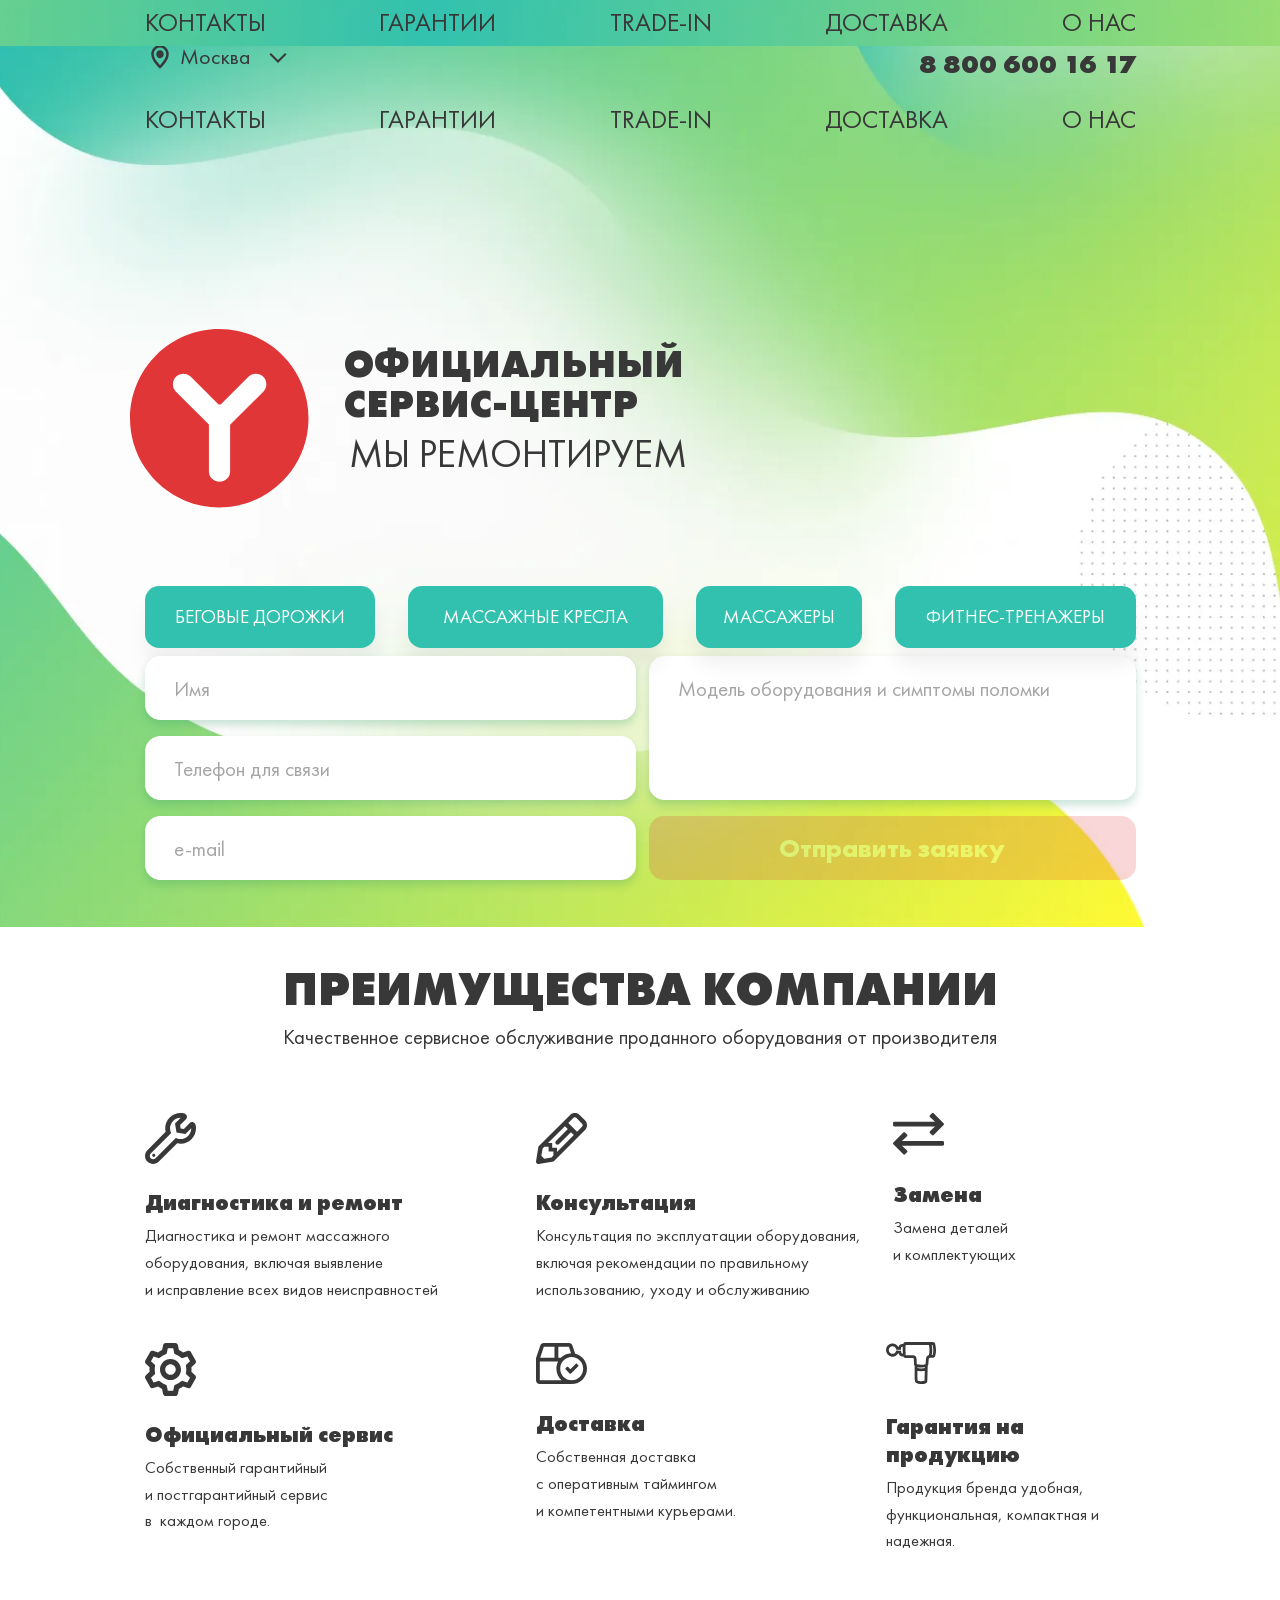
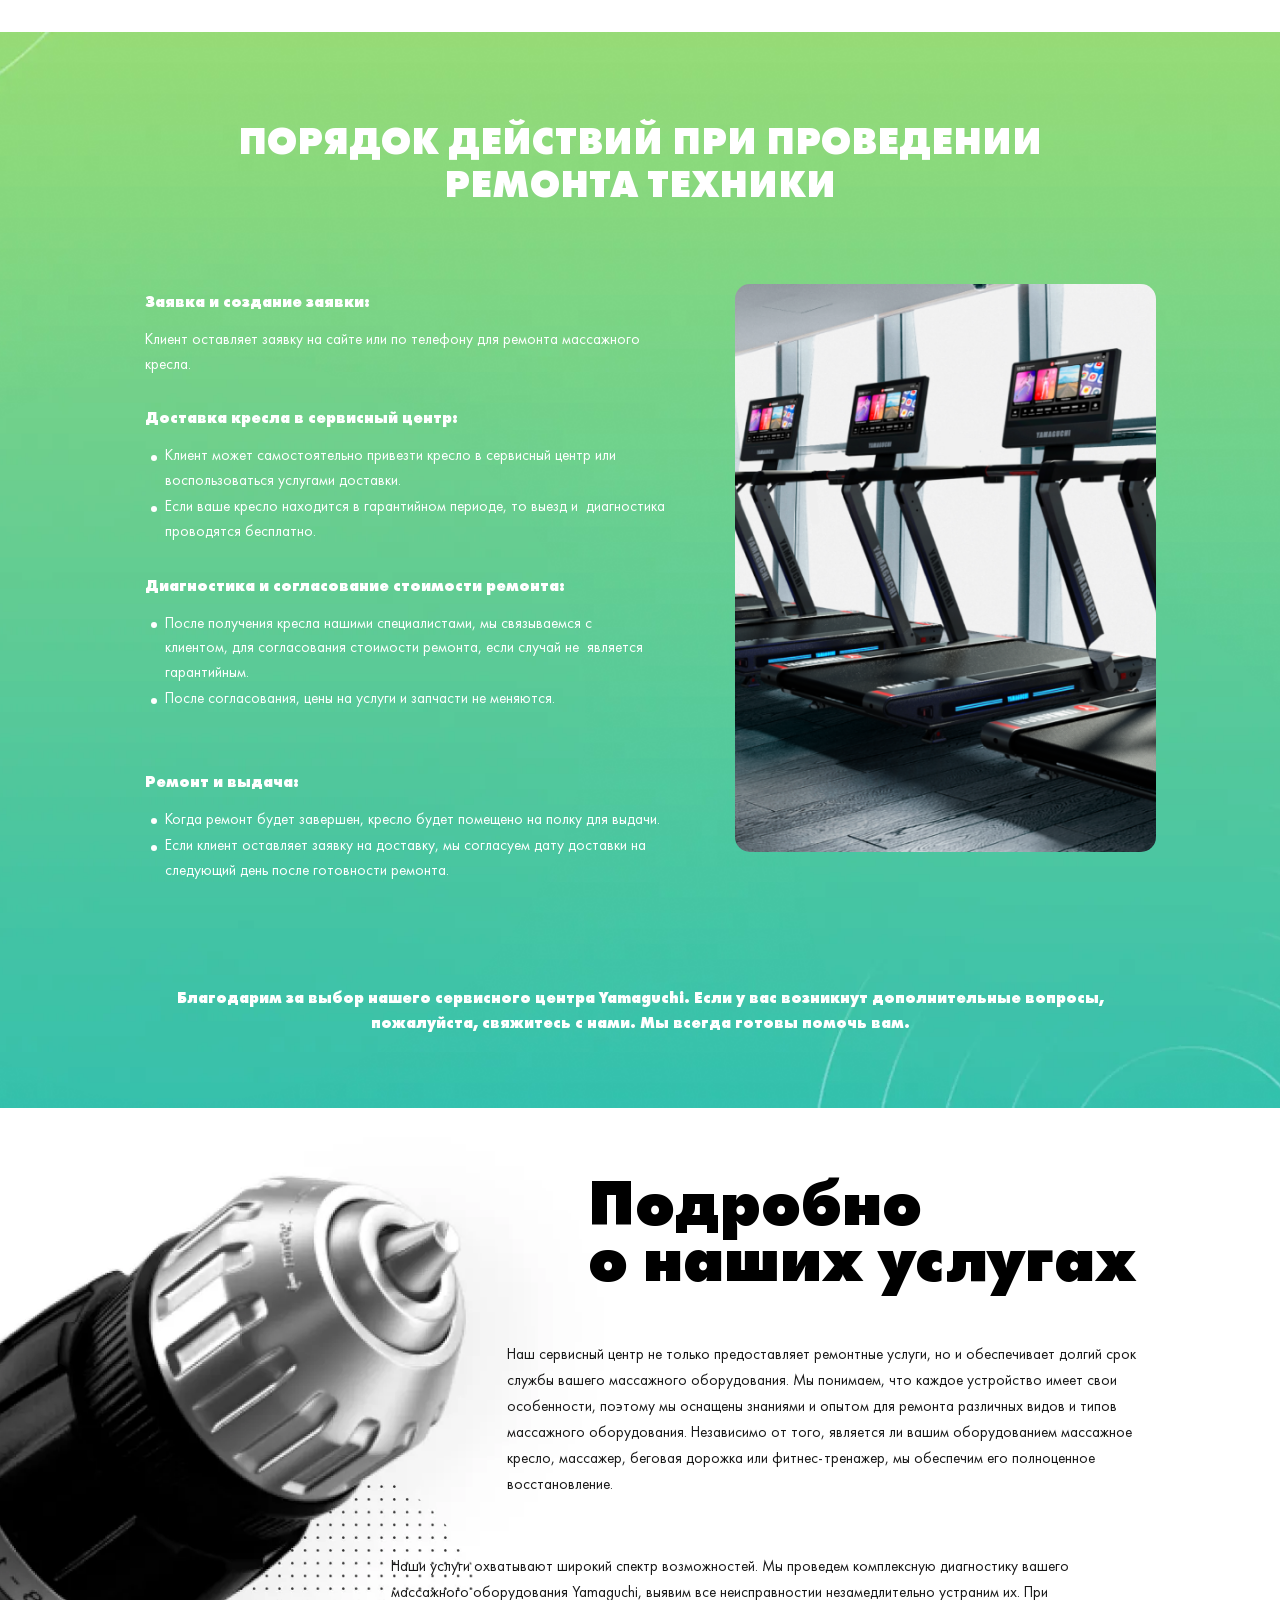
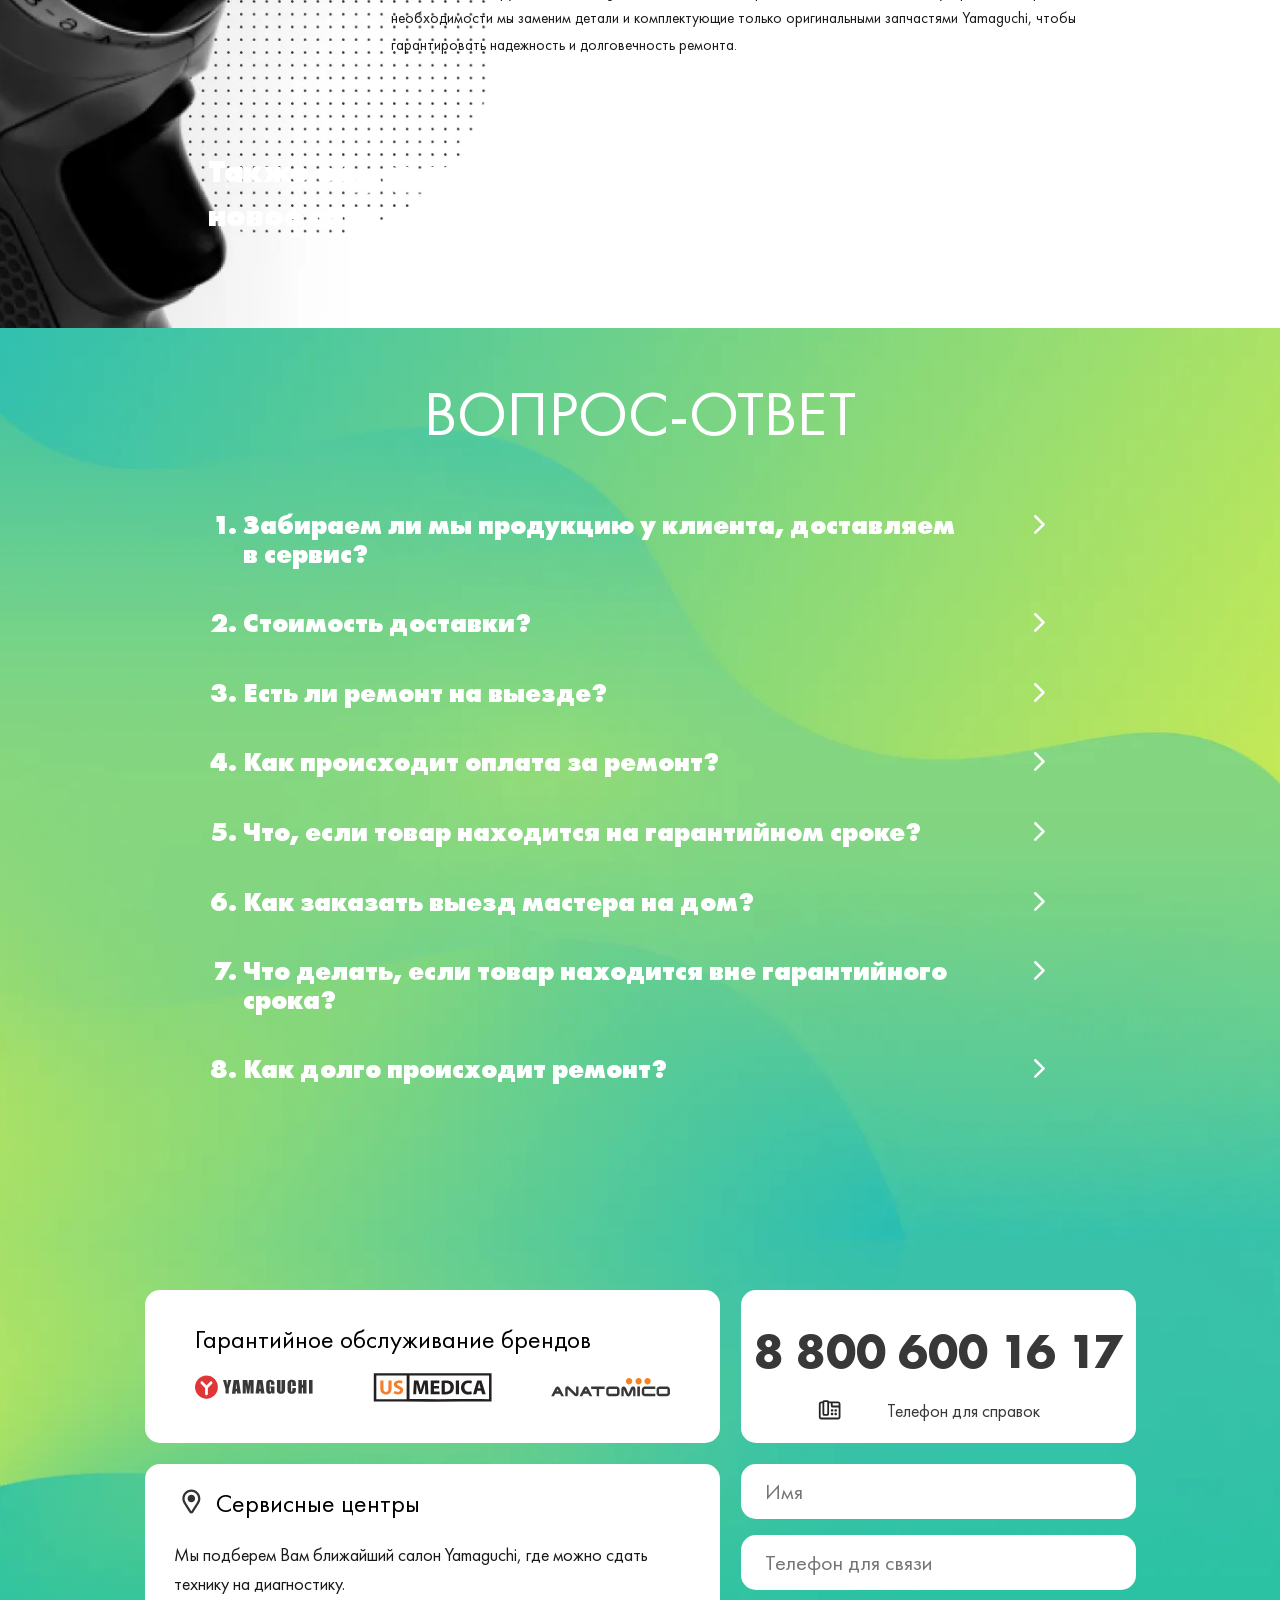
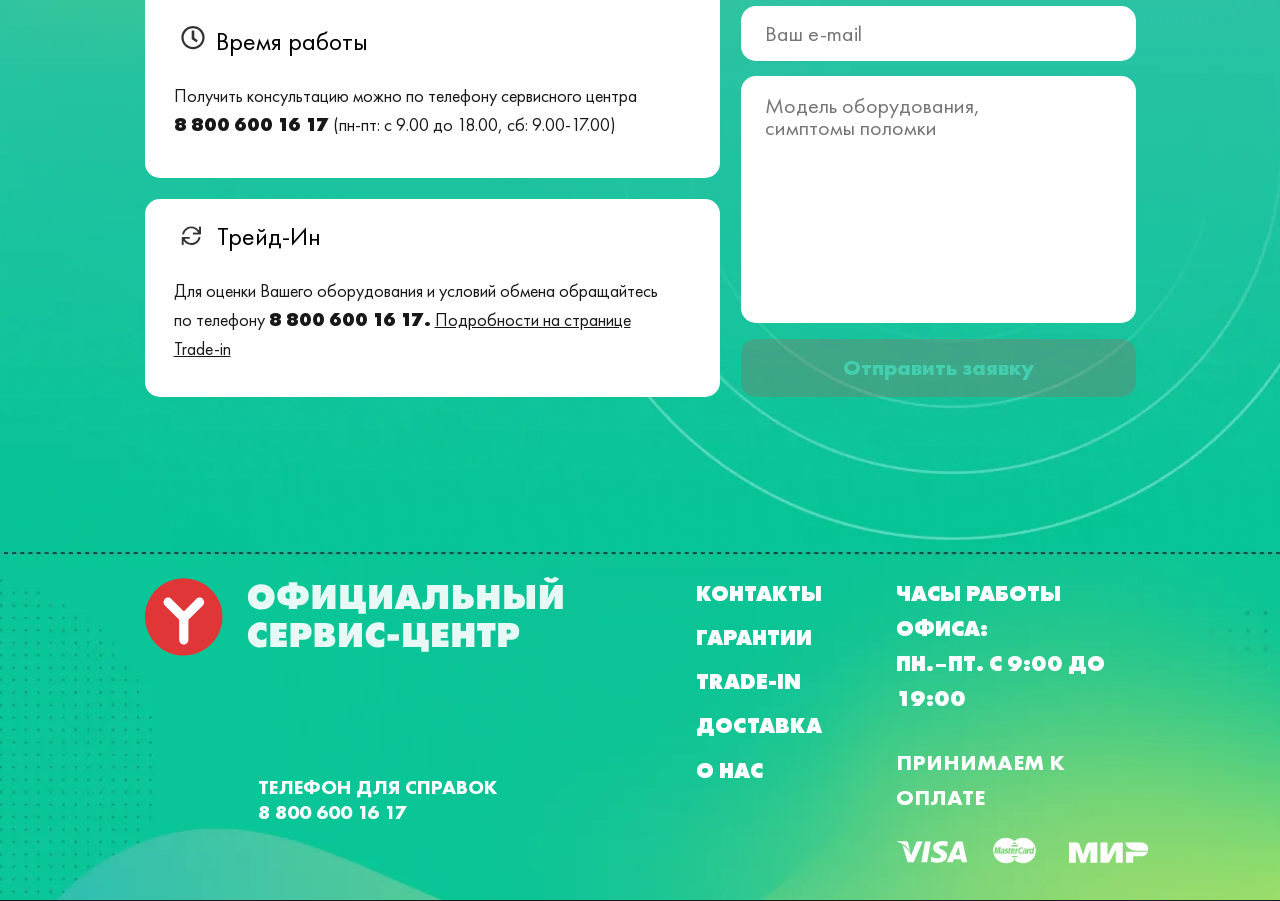
==== index.html @ 63f03324 "2" ====
<!DOCTYPE html>
<html lang="ru">
<head>
    <meta charset="UTF-8">
    <meta http-equiv="X-UA-Compatible" content="IE=edge">
    <meta name="robots" content="index, follow">
    <meta name="description" content="Сервисный центр по ремонту и обслуживанию массажного оборудования YAMAGUCHI, массажных кресел, массажеров, беговых дорожек и фитнес тренажеров. Качественные услуги, опытные мастера, оригинальные запчасти. Звоните сейчас!">
    <meta name="keywords" content="сервисный центр, массажное оборудование, массажные кресла, массажеры, беговые дорожки, фитнес тренажеры, ремонт массажного оборудования, обслуживание массажных кресел, запчасти для массажного оборудования, опытные мастера, качественные услуги">
    <meta name="viewport" content="width=device-width, initial-scale=1.0">
    <meta property="og:title" content="Сервисный центр массажного оборудования, массажных кресел, массажеров и фитнес тренажеров | Yamaguchi">
	<meta property="og:type" content="website">
    <meta property="og:image" content="[URL ссылки на изображение логотипа сайта]">
    <meta property="og:site_name" content="Yamaguchi">
    <meta property="og:description" content="Сервисный центр по ремонту и обслуживанию массажного оборудования YAMAGUCHI: массажных кресел, массажеров, беговых дорожек и фитнес тренажеров. Качественные услуги, опытные мастера, оригинальные запчасти. Звоните сейчас!">
    <meta property="og:url" content=" https://yamaguchi-service.ru">
    <link rel="canonical" href="https://yamaguchi-service.ru">
    <link rel="stylesheet" href="/styles/main-page.min.css">
    <title>Сервисный центр массажного оборудования, массажных кресел, массажеров и фитнес тренажеров | Yamaguchi</title>
</head>
<body>
    <div class="header-fixed">
        <div class="header-fixed__mobile-menu">
            <div class="header__logo">
                <a href="">
                    <picture class="">
                        <!-- <source srcset="../assets/images/main-page/logo-header-mobile.svg" media="(max-width: 767px)"> -->
                        <img src="/assets/images/main-page/logo-header-fixed.svg" alt="Логотип Yamaguchi">
                    </picture>
                </a>
            </div>
            <span class="js-menu-fixed__close">
                &#10006;
            </span>
            <div class="header-fixed__menu-burger">
                <span class="header__line-1"></span>
                <span class="header__line-2"></span>
                <span class="header__line-3"></span>
            </div>
        </div>
        <nav class="header-fixed__menu container-box container-box-desktop">
            <ul class="header-fixed__menu-list">
            <li class="header-fixed__menu-item">
                <a href="#contacts">Контакты</a>
            </li>
            <li class="header-fixed__menu-item">
                <a href="/pages/guarantees.html">Гарантии</a>
            </li>
            <li class="header-fixed__menu-item">
                <a href="/pages/traid-in.html">Trade-in</a>
            </li>
            <li class="header-fixed__menu-item">
                <a href="/pages/delivery.html">Доставка</a>
            </li>
            <li class="header-fixed__menu-item">
                <a href="/pages/about.html">О нас</a>
            </li>
            </ul>
        </nav>
    </div>
    <header class="header">
        <div class="header__wrapper ">
            <!-- <img class="header__img" src="../assets/images/main-page/header_menu-mobile.webp" alt="шар"> -->
            <div class="header__mobile-menu">
                <div class="header__logo">
                    <a href="">
                        <picture class="">
                            <!-- <source srcset="../assets/images/main-page/logo-header-mobile.svg" media="(max-width: 767px)"> -->
                            <img src="/assets/images/main-page/logo-header.svg" alt="Логотип Yamaguchi">
                        </picture>
                    </a>
                </div>
                <div class="header__menu-burger">
                    <span class="header__line-1"></span>
                    <span class="header__line-2"></span>
                    <span class="header__line-3"></span>
                </div>
            </div>
            <div class="service-center__top container-box">
                <div class="service-center__city-choice ">
                    <form class="service-center__choose-city">
                        <div class="service-center__select">
                            <span class="service-center__city-selected">Москва</span>
                        </div>                    
                        <div class="service-center__city-list">
                            <div class="service-center__list-item" data-city="Аксай">Аксай</div>
                            <div class="service-center__list-item" data-city="Анапа">Анапа</div>
                            <div class="service-center__list-item" data-city="Ангарск">Ангарск</div>
                            <div class="service-center__list-item" data-city="Армавир">Армавир</div>
                            <div class="service-center__list-item" data-city="Архангельск">Архангельск</div>
                            <div class="service-center__list-item" data-city="Астрахань">Астрахань</div>
                            <div class="service-center__list-item" data-city="Барнаул">Барнаул</div>
                            <div class="service-center__list-item" data-city="Белгород">Белгород</div>
                            <div class="service-center__list-item" data-city="Владивосток">Владивосток</div>
                            <div class="service-center__list-item" data-city="Геленджик">Геленджик</div>
                            <div class="service-center__list-item" data-city="Дзержинск">Дзержинск</div>
                            <div class="service-center__list-item" data-city="Евпатория">Евпатория</div>
                            <div class="service-center__list-item" data-city="Иваново">Иваново</div>
                            <div class="service-center__list-item" data-city="Йошкар-Ола">Йошкар-Ола</div>
                            <div class="service-center__list-item" data-city="Казань">Казань</div>
                            <div class="service-center__list-item" data-city="Липецк">Липецк</div>
                            <div class="service-center__list-item" data-city="Москва">Москва</div>
                            <div class="service-center__list-item" data-city="Набережные Челны">Набережные Челны</div>
                            <div class="service-center__list-item" data-city="Одесса">Одесса</div>
                            <div class="service-center__list-item" data-city="Пенза">Пенза</div>
                            <div class="service-center__list-item" data-city="Ростов-на-Дону">Ростов-на-Дону</div>
                            <div class="service-center__list-item" data-city="Санкт-Петербург">Санкт-Петербург</div>
                            <div class="service-center__list-item" data-city="Таганрог">Таганрог</div>
                        </div>
                    </form>  
                </div>
                <a class="service-center__top-a" href="tel:8-800-600-16-17">8 800 600 16 17</a>
            </div>
            <nav class="header__menu container-box">
                <ul class="header__menu-list">
                    <li class="header__menu-item">
                        <a class="header__a-js" href="#contacts">Контакты</a>
                    </li>
                    <li class="header__menu-item">
                        <a class="header__a-js" href="/pages/guarantees.html">Гарантии</a>
                    </li>
                    <li class="header__menu-item">
                        <a class="header__a-js"  href="/pages/traid-in.html">Trade-in</a>
                    </li>
                    <li class="header__menu-item">
                        <a class="header__a-js" href="/pages/delivery.html">Доставка</a>
                    </li>
                    <li class="header__menu-item">
                        <a  class="header__a-js" href="/pages/about.html">О нас</a>
                    </li>
                </ul>
            </nav>
        </div>
    </header>
    <div class="js-cities__mob">
        <!-- <img class="js-cities__img" src="../assets/images/main-page/header_menu-mobile.webp" alt="шар"> -->
        <div class="js-cities__two-blocks">
            <div class="js-cities__header">
                <div class="js-cities__top-wrapper">
                    <h1 class="js-cities__title">
                        Выберите
                        ваш город
                    </h1>
                    <span class="js-cities__close">
                        &#10006;
                    </span>
                    <div class="service-center__city-list-mobile">
                        <div class="service-center__list-item" data-city="Аксай">Аксай</div>
                        <div class="service-center__list-item" data-city="Анапа">Анапа</div>
                        <div class="service-center__list-item" data-city="Ангарск">Ангарск</div>
                        <div class="service-center__list-item" data-city="Армавир">Армавир</div>
                        <div class="service-center__list-item" data-city="Архангельск">Архангельск</div>
                        <div class="service-center__list-item" data-city="Астрахань">Астрахань</div>
                        <div class="service-center__list-item" data-city="Барнаул">Барнаул</div>
                        <div class="service-center__list-item" data-city="Белгород">Белгород</div>
                        <div class="service-center__list-item" data-city="Владивосток">Владивосток</div>
                        <div class="service-center__list-item" data-city="Геленджик">Геленджик</div>
                        <div class="service-center__list-item" data-city="Дзержинск">Дзержинск</div>
                        <div class="service-center__list-item" data-city="Евпатория">Евпатория</div>
                        <div class="service-center__list-item" data-city="Иваново">Иваново</div>
                        <div class="service-center__list-item" data-city="Йошкар-Ола">Йошкар-Ола</div>
                        <div class="service-center__list-item" data-city="Казань">Казань</div>
                        <div class="service-center__list-item" data-city="Липецк">Липецк</div>
                        <div class="service-center__list-item" data-city="Москва">Москва</div>
                        <div class="service-center__list-item" data-city="Набережные Челны">Набережные Челны</div>
                        <div class="service-center__list-item" data-city="Одесса">Одесса</div>
                        <div class="service-center__list-item" data-city="Пенза">Пенза</div>
                        <div class="service-center__list-item" data-city="Ростов-на-Дону">Ростов-на-Дону</div>
                        <div class="service-center__list-item" data-city="Санкт-Петербург">Санкт-Петербург</div>
                        <div class="service-center__list-item" data-city="Таганрог">Таганрог</div>
                    </div>
                </div> 
            </div>
        </div>
        <div class="js-cities__list">
        </div>
    </div>
    <div class="js-menu__wrapper">
        <div class="js-menu__mob container-box">
                <!-- <img class="js-cities__img" src="../assets/images/main-page/header_menu-mobile.webp" alt="шар"> -->
                <div class="js-cities__header">
                    <div class="header__title">
                        <picture class="">
                            <source srcset="../assets/images/main-page/logo-header-mobile.svg" media="(max-width: 767px)">
                            <img src="/assets/images/main-page/logo-header.svg" alt="Логотип Yamaguchi">
                        </picture>
                    </div>
                    <span class="js-menu__close">
                        &#10006;
                    </span>
                </div>
                <div class="js-menu__mob-list">
                    <ul>
                        <li class="js-menu__mob-item">
                            <a href="#contacts">Контакты</a>
                        </li>
                        <li class="js-menu__mob-item">
                            <a href="/pages/guarantees.html">Гарантии</a>
                        </li>
                        <li class="js-menu__mob-item">
                            <a  href="/pages/traid-in.html">Trade-in</a>
                        </li>
                        <li class="js-menu__mob-item">
                            <a href="/pages/delivery.html">Доставка</a>
                        </li>
                        <li class="js-menu__mob-item">
                            <a  href="/pages/about.html">О нас</a>
                        </li>
                    </ul>
                    <!-- <img class="js-menu__mob-img" class="" src="/assets/images/main-page/arrow.webp" alt=""> -->
                </div>
            


        </div>
    </div>
    <main class="main-wrapper"> 
        <section class="service-center">
            <picture class="service-center__bg">
                <!-- <source srcset="../assets/images/main-page/bg-img-main-mobile_result.webp" media="(max-width: 767px)"> -->
                <!-- <img src="/assets/images/main-page/bg-img_result.webp" alt="фоновое изображение"> -->
            </picture>
            <div class="service-center__content container-box">
                <div class="service-center__title-group">
                    <img class="service-center__logo" src="/assets/images/main-page/logo.svg" alt="Логотип Yamaguchi">
                    <div class="service-center__title"> 
                        <h1 class="service-center__subtitle-h1">официальный<br>сервис-центр<br></h1>
                        <p class="service-center__subtitle-p">Мы&nbsp;ремонтируем</p>
                    </div>
                </div> 
                <ul class="service-center__list">
                    <li>
                        <a>Беговые дорожки</a>
                    </li> 
                    <li>
                        <a>Массажные кресла</a>
                    </li> 
                    <li>
                        <a>Массажеры</a>
                    </li>
                    <li>
                        <a>Фитнес-тренажеры</a>
                    </li>
                </ul>
                <form class="service-center__form">
                    <div class="__js__input-wrapper">
                        <input class="service-center__input __js__input service-center__name" type="text" name="name" placeholder="Имя" required pattern="[A-Za-zА-яа-я]{2,}">
                        <p class="__js__err service-center__err">Пожалуйста, введите имя</p>
                    </div>
                    <div class="__js__input-wrapper">
                        <input  class="service-center__input __js__input" type="tel" placeholder="Телефон для связи" name="tel" required pattern="\+7\s\([0-9]{3}\)\s[0-9]{3}-[0-9]{2}-[0-9]{2}">
                        <p  class="__js__err service-center__err">Пожалуйста, введите номер телефона</p>
                    </div>
                    <div class="__js__input-wrapper">
                        <input  class="service-center__input __js__input" type="email" placeholder="e-mail" name="email" pattern="\S+\.[a-z]{2,4}$"  required>
                        <p  class="__js__err service-center__err">Введите корректный адрес электронной почты</p>
                    </div>
                    <textarea class="__js__input  service-center__input service-center__textarea" name="message" placeholder="Модель оборудования и симптомы поломки"></textarea>
                    <button  class="service-center__button _disabled" type="button">Отправить заявку</button>
                </form>
            </div>
        </section>
        <section class="services">
            <div class="services__content container-box">
                <h2 class="services__title">Мы&nbsp;обслуживаем</h2>
                <ul class="services__list">
                    <li class="services__item services__item_armchairs">
                        <a>
                            <p>
                                Массажное оборудование
                            </p>
                        </a>
                    </li>
                    <li class="services__item services__item_simulators">
                        <a>
                            <p class="services__item">
                                Фитнес-тренажеры
                            </p>
                        </a>
                    </li>
                    <li class="services__item services__item_massagers">
                        <a>
                            <p class="services__item">
                                Массажеры
                            </p>
                        </a>
                    </li>
                    <li class="services__item services__item_treadmills">
                        <a>
                            <p>Беговые <br class="services__br-mobile"> дорожки</p>
                        </a>
                    </li>
                </ul>
            </div>
        </section>
            <section class="advantages">
                <div class="advantages__content container-box">
                    <h2 class="advantages__title">преимущества компании</h2>
                    <h3 class="advantages__subtitle">Качественное сервисное обслуживание <br> проданного оборудования от&nbsp;производителя</h3>
                    <ul class="advantages__list">
                        <li class="advantages__item">
                            <div class="advantages__item-subtitle">
                                <picture>
                                    <source srcset="/assets/images/main-page/mobile/icon/wrench.svg" media="(max-width: 1023px)">
                                    <img src="/assets/images/main-page/wrench.svg" alt="ключ">
                                  </picture>
                                <h4>Диагностика и ремонт</h4>
                            </div>
                            <p class="advantages__text">Диагностика и ремонт массажного <br> оборудования, включая выявление<br>и исправление всех видов неисправностей</p>
                        </li>
                        <li class="advantages__item">
                            <div class="advantages__item-subtitle">
                                <picture>
                                    <source srcset="/assets/images/main-page/mobile/icon/pencil-alt.svg" media="(max-width: 1023px)">
                                    <img src="/assets/images/main-page/Pencil_Alt.svg" alt="карандаш">
                                  </picture>
                                <h4>Консультация</h4>
                            </div>
                            <p class="advantages__text">Консультация по эксплуатации оборудования,<br> включая рекомендации по правильному <br> использованию, уходу и обслуживанию</p>
                        </li>
                        <li class="advantages__item">
                            <div class="advantages__item-subtitle">
                            <picture>
                                <source srcset="/assets/images/main-page/mobile/icon/exchange.svg" media="(max-width: 1023px)">
                                <img src="/assets/images/main-page/Exchange.svg" alt="замена">
                                </picture>
                                <h4>Замена</h4>
                            </div>
                            <p class="advantages__text">Замена деталей<br>
                                и комплектующих</p>
                        </li>
                        <li class="advantages__item">
                            <div class="advantages__item-subtitle">
                                <picture>
                                    <source srcset="/assets/images/main-page/mobile/icon/settings.svg" media="(max-width: 1023px)">
                                    <img src="/assets/images/main-page/settings.svg" alt="шестеренка">
                                    </picture>
                                <h4>Официальный сервис</h4>
                            </div>
                            <p class="advantages__text">Собственный гарантийный <br> и&nbsp;постгарантийный сервис <br> в&nbsp; каждом городе.</p>
                        </li>
                        <li class="advantages__item">
                            <div class="advantages__item-subtitle">
                                <picture>
                                    <source srcset="/assets/images/main-page/mobile/icon/delivery.svg" media="(max-width: 1023px)">
                                    <img src="/assets/images/main-page/delivery.svg" alt="доставка">
                                    </picture>
                                <h4>Доставка</h4>
                            </div>
                            <p class="advantages__text">Собственная доставка <br>  с&nbsp;оперативным   таймингом  <br>и&nbsp;компетентными курьерами.</p>
                        </li>
                        <li class="advantages__item">
                            <div class="advantages__item-subtitle">
                                <div class="advantages__img">
                                    <picture>
                                        <source srcset="/assets/images/main-page/mobile/icon/product.svg" media="(max-width: 1023px)">
                                        <img src="/assets/images/main-page/product.svg" alt="продукт">
                                    </picture>
                                </div>
                                <h4>Гарантия на продукцию</h4>
                            </div>
                            <p class="advantages__text">Продукция бренда удобная, <br> функциональная, компактная и&nbsp; <br>надежная.</p>
                        </li>
                    </ul>
                </div>
            </section>
            <section class="order">
            <div class="container-box">
                <h2 class="order__title">Порядок действий <span>при проведении ремонта техники</span></h2>
                <div class="order__content ">
                    <div class="order__content-wrapper">
                        <div class="order__list">
                            <ol >
                                <li class="order__item">
                                    <span class="order__item__title">Заявка и&nbsp;создание заявки:</span>
                                    <span class="order__item-info">Клиент оставляет заявку на&nbsp;сайте или по&nbsp;телефону для
                                        ремонта массажного <br> кресла.</span> 
                                </li>
                                <li class="order__item">
                                    <span class="order__item__title">Доставка кресла в&nbsp;сервисный центр:</span> 
                                    <ul class="order__item__list">
                                        <li>
                                            Клиент может самостоятельно привезти кресло
                                            в&nbsp;сервисный центр или <br> воспользоваться услугами доставки. 
                                        </li>
                                        <li>
                                            Если ваше кресло находится в&nbsp;гарантийном периоде,
                                            то&nbsp;выезд и&nbsp; диагностика <br> проводятся бесплатно.
                                        </li>
                                    </ul>
                                </li>
                                <li class="order__item">
                                   <span class="order__item__title">Диагностика и&nbsp;согласование стоимости ремонта:</span> 
                                   <ul  class="order__item__list">
                                        <li>
                                            После получения кресла нашими специалистами, 
                                            мы&nbsp;связываемся с&nbsp; <br> клиентом, для согласования стоимости
                                            ремонта, если случай не&nbsp; является <br>гарантийным.
                                        </li>
                                        <li>
                                            После согласования, цены на&nbsp;услуги и&nbsp;запчасти
                                            не&nbsp;меняются.
                                        </li>
                                   </ul>
                                </li>
                                <li class="order__item">
                                    <span class="order__item__title">Ремонт и&nbsp;выдача:</span> 
                                    <ul class="order__item__list">
                                        <li>
                                            Когда ремонт будет завершен, кресло будет помещено
                                            на&nbsp;полку для выдачи.
                                        </li>
                                        <li>
                                            Если клиент оставляет заявку на&nbsp;доставку, мы&nbsp;согласуем
                                            дату доставки на <br> следующий день после готовности
                                            ремонта.
                                        </li>
                                    </ul>
                                </li>
                            </ol>
                        </div>
                        <picture class="order__image">
                            <source srcset="/assets/images/main-page/main_order_img_mob.png" media="(max-width: 768px)">
                            <img src="/assets/images/main-page/order-treadmills_result.webp" alt="Беговые дорожки">
                        </picture>
                    </div>
                    <p class="order__text">Благодарим за&nbsp;выбор нашего сервисного центра Yamaguchi. Если у&nbsp;вас возникнут дополнительные вопросы, <br> пожалуйста, свяжитесь с&nbsp;нами. <span>Мы&nbsp;всегда готовы помочь вам.</span> </p>
                </div>
                <div class="order__content-mobile ">
                    <div class="order__content-wrapper">
                        <div class="order__list">
                            <ol >
                                <li class="order__item">
                                    <span class="order__item__title">Заявка и&nbsp;создание заявки:</span>
                                    <span class="order__item-info">Клиент оставляет заявку на&nbsp;сайте <br> или по&nbsp;телефону для
                                        ремонта <br> массажного кресла.</span> 
                                </li>
                                <li class="order__item">
                                    <span class="order__item__title">Доставка кресла в&nbsp;сервисный центр:</span> 
                                    <ul class="order__item__list">
                                        <li>
                                            Клиент может самостоятельно привезти кресло
                                            в&nbsp;сервисный центр или&nbsp;воспользоваться услугами доставки. 
                                        </li>
                                        <li>
                                            Если ваше кресло находится в&nbsp;гарантийном периоде,
                                            то&nbsp;выезд и&nbsp;диагностика проводятся бесплатно.
                                        </li>
                                    </ul>
                                </li>
                                <li class="order__item">
                                   <span class="order__item__title">Диагностика и&nbsp;согласование стоимости ремонта:</span> 
                                   <ul  class="order__item__list">
                                        <li>
                                            После получения кресла нашими специалистами, 
                                            мы&nbsp;связываемся с&nbsp;клиентом, для согласования стоимости
                                            ремонта, если случай не&nbsp; <br> является гарантийным.
                                        </li>
                                        <li>
                                            После согласования цены на&nbsp;услуги и&nbsp;запчасти
                                            не&nbsp;меняются.
                                        </li>
                                   </ul>
                                </li>
                                <li class="order__item">
                                    <span class="order__item__title">Ремонт и&nbsp;выдача:</span> 
                                    <ul class="order__item__list">
                                        <li>
                                            Когда ремонт будет завершен, кресло будет помещено
                                            на&nbsp;полку для <br> выдачи.
                                        </li>
                                        <li>
                                            Если клиент оставляет заявку на&nbsp;доставку, мы&nbsp;согласуем&nbsp;
                                            дату <br> доставки&nbsp;на следующий день после готовности
                                            ремонта.
                                        </li>
                                    </ul>
                                </li>
                            </ol>
                        </div>
                        <picture class="order__image">
                            <source srcset="/assets/images/main-page/main_order_img_mob.png" media="(max-width: 768px)">
                            <img src="/assets/images/main-page/order-treadmills_result.webp" alt="Беговые дорожки">
                        </picture>
                    </div>
                    <p class="order__text">Благодарим за&nbsp;выбор нашего <br> сервисного&nbsp;центра&nbsp;Yamaguchi. Если&nbsp;у&nbsp;вас&nbsp;возникнут дополнительные вопросы, <br> пожалуйста, свяжитесь с&nbsp;нами. <span>Мы&nbsp;всегда готовы помочь вам.</span> </p>
                </div>
            </div>
            </section>
        <section class="details" id="details">
            <div class="details__content container-box details__container-box">
                <div class="details__wrapper">      
                    <!-- <picture class="details__img">
                        <source srcset="/assets/images/main-page/drill_mob.png" media="(max-width: 768px)">
                        <img  src="/assets/images/main-page/img_drill.webp" alt="дрель">
                    </picture> -->

                    <h2 class="details__title">Подробно <br> <span>о&nbsp;наших услугах</span></h2>
                    <img class="details__img-mobile" src="/assets/images/main-page/details-img-mobile_result.webp" alt="">

                    <p class="details__text_short">
                        Наш сервисный центр не только предоставляет ремонтные услуги, но и обеспечивает долгий срок <br> службы вашего массажного оборудования.
                        Мы  понимаем, что каждое устройство имеет свои <br> особенности, поэтому мы оснащены знаниями и опытом для ремонта различных видов  и типов 
                        <br> массажного оборудования. Независимо от того, является ли вашим оборудованием массажное <br> кресло, массажер, беговая дорожка или 
                        фитнес-тренажер, мы обеспечим его полноценное <br> восстановление.
                    <p class="details__text">   
                        Наши услуги охватывают широкий спектр возможностей. Мы проведем комплексную диагностику вашего <br> массажного оборудования Yamaguchi, 
                        выявим все неисправностии незамедлительно устраним их. При необходимости мы заменим детали и комплектующие только оригинальными 
                        запчастями Yamaguchi, чтобы гарантировать надежность и долговечность ремонта.
                    </p>
                    
                    <div class="details__detailed">
                        <div class="details__detailed__text">Также обменяем Ваше старое массажное кресло на новое со скидкой в Trade-in</div>
                        
                    </div> 
                </div>
            </div>
            <div class="details__content-mobile container-box details__container-box">
                <div class="details__wrapper">      
                    <!-- <picture class="details__img">
                        <source srcset="/assets/images/main-page/drill_mob.png" media="(max-width: 768px)">
                        <img  src="/assets/images/main-page/img_drill.webp" alt="дрель">
                    </picture> -->

                    <h2 class="details__title">Подробно <br> <span>о&nbsp;наших услугах</span></h2>
                    <img class="details__img-mobile" src="/assets/images/main-page/details-img-mobile_result.webp" alt="">

                    <p class="details__text_short">
                        Наш сервисный центр не только предоставляет ремонтные услуги, но&nbsp;и&nbsp;обеспечивает <br> долгий срок службы вашего массажного оборудования. Мы&nbsp;понимаем, что каждое <br> устройство имеет свои особенности, поэтому мы оснащены знаниями и опытом для <br> ремонта различных видов  и типов массажного оборудования. Независимо от того,  <br> является ли вашим оборудованием массажное кресло,&nbsp;массажер, беговая дорожка<br> или фитнес-тренажер, мы&nbsp;обеспечим его полноценное восстановление.
                    <p class="details__text">   
                        Наши услуги охватывают широкий спектр возможностей. Мы проведем комплексную диагностику вашего массажного оборудования Yamaguchi, выявим все неисправностии незамедлительно <br> устраним их. При&nbsp;необходимости мы заменим детали и&nbsp;комплектующие только оригинальными запчастями Yamaguchi, чтобы гарантировать надежность и долговечность ремонта.
                    </p>
                    
                    <div class="details__detailed">
                        <div class="details__detailed__text">Также обменяем Ваше старое массажное кресло на новое со скидкой в Trade-in</div>
                        
                    </div> 
                </div>
            </div>
        </section>
    <section class="two-sections2"> 
                    <section class="faq">
                        <div class="faq__content container-box">
                            <h2 class="faq__title">ВОПРОС-ОТВЕТ</h2>
                            <ol class="faq__list">
                                <li class="faq__item">
                                    <p class="faq__question">Забираем&nbsp;ли мы&nbsp;продукцию&nbsp;у <br> клиента, доставляем в&nbsp;сервис?</p>  
                                    <p class="faq__text faq__answer">Да, мы&nbsp;забираем продукцию у&nbsp;клиента если товар является крупногабаритным (свыше 5&nbsp;кг) или если это гарантийный случай.</p>
                                </li>
                                <li class="faq__item">
                                    <p class="faq__question">Стоимость доставки?</p>
                                    <p class="faq__text">
                                        Если товар не&nbsp;является гарантийным и&nbsp;является крупногабаритным (свыше 5&nbsp;кг), 
                                        стоимость доставки составляет 800 рублей в&nbsp;пределах МКАД, и&nbsp;дополнительно 30&nbsp;рублей 
                                        за&nbsp;каждый километр за&nbsp;пределами МКАД. Для мелкогабаритных товаров стоимость 
                                        доставки составляет 300 рублей в&nbsp;пределах МКАД, и&nbsp;возможна индивидуальная доставка 
                                        за&nbsp;пределы МКАД в&nbsp;зависимости от&nbsp;расстояния. Однако, если товар является 
                                        гарантийным, то&nbsp;доставка осуществляется бесплатно.
                                    </p>
                                </li>
                                <li class="faq__item">
                                    <p class="faq__question ">Есть ли ремонт на выезде?</p>
                                    <p class="faq__text">
                                        Да, выезд мастера осуществляется только для группы товаров, таких как массажные 
                                        кресла, беговые дорожки, массажные кровати, велобайк, эллипсы, гребные тренажеры, 
                                        качалки, офисные кресла и&nbsp;стационарные столы. Если ремонт является гарантийным,
                                        то&nbsp;выезд мастера осуществляется бесплатно. В&nbsp;случае, если ремонт не&nbsp;является 
                                        гарантийным, то&nbsp;выезд мастера является платным и&nbsp;составляет 3000 рублей в&nbsp;пределах МКАД, 
                                        и&nbsp;дополнительно 30&nbsp;рублей за&nbsp;каждый километр за&nbsp;пределами МКАД. Кроме того, стоимость 
                                        ремонта на&nbsp;выезде также будет включать стоимость запасных частей, если они необходимы.
                                    </p>
                                </li>
                                <li class="faq__item">
                                    <p class="faq__question ">Как происходит&nbsp;оплата <br> за ремонт?</p>
                                    <p class="faq__text">
                                        Оплата за&nbsp;ремонт осуществляется после завершения работ. Клиенту предоставляется 
                                        детальный отчет о&nbsp;проделанных работах и&nbsp;списке замененных запасных частей, 
                                        с&nbsp;указанием стоимости каждой позиции. Для гарантийных случаев оплата за&nbsp;ремонт 
                                        не&nbsp;взимается.
                                    </p>
                                </li>
                                <li class="faq__item">
                                    <p class="faq__question ">Что, если товар находится на&nbsp;гарантийном сроке?</p>
                                    <p class="faq__text">
                                        Если ваш товар находится в&nbsp;гарантийном сроке и&nbsp;требует ремонта, то&nbsp;вы&nbsp;можете 
                                        обратиться в&nbsp;наш сервисный центр. Мы&nbsp;проведем диагностику вашего товара, и&nbsp;в&nbsp;случае 
                                        подтверждения гарантийного случая, ремонт будет осуществлен бесплатно, включая 
                                        бесплатную доставку и&nbsp;выезд мастера, если необходимо.
                                    </p>
                                </li>
                                <li class="faq__item">
                                    <p class="faq__question">Как заказать выезд <br> мастера на&nbsp;дом?</p>
                                    <p class="faq__text">
                                        Для заказа выезда мастера на&nbsp;ремонт на&nbsp;дому, вам необходимо связаться с&nbsp;нашим 
                                        сервисным центром по&nbsp;указанному телефону или заполнить онлайн-заявку на&nbsp;нашем сайте. 
                                        Мы&nbsp;организуем выезд мастера в&nbsp;удобное для вас время и&nbsp;место, и&nbsp;проведем ремонт
                                        на&nbsp;месте, если это возможно.
                                    </p>
                                </li>
                                <li class="faq__item">
                                    <p class="faq__question">Что делать, если товар находится <br> вне гарантийного срока?</p>
                                    <p class="faq__text">
                                        Если ваш товар находится вне гарантийного срока и&nbsp;требует ремонта, вы&nbsp;все равно можете 
                                        обратиться в&nbsp;наш сервисный центр. Мы&nbsp;проведем диагностику вашего товара 
                                        и&nbsp;предоставим вам детальный отчет о&nbsp;стоимости ремонта. Ваше решение о&nbsp;проведении ремонта будет основано на&nbsp;этой информации.
                                    </p>
                                </li>
                                <li class="faq__item">
                                    <p class="faq__question">Как долго происходит ремонт?</p>
                                    <p class="faq__text">
                                        Если ваш товар находится вне гарантийного срока и&nbsp;требует ремонта, вы&nbsp;все равно можете 
                                        обратиться в&nbsp;наш сервисный центр. Мы&nbsp;проведем диагностику вашего товара 
                                        и&nbsp;предоставим вам детальный отчет о&nbsp;стоимости ремонта. Ваше решение о&nbsp;проведении ремонта будет основано на&nbsp;этой информации.
                                    </p>
                                </li>
                            </ol>
                        </div>
                    </section>
                    <section class="contacts" id="contacts">
                        <div class="contacts__wrapper container-box">
                            <div class="contacts__brands contacts__white-bgc">
                                <h4 class="contacts__subtitle">Гарантийное обслуживание брендов</h4>
                                <ul class="contacts__brands-list">
                                    <li class="contacts__brands-item">
                                        <img src="/assets/images/main-page/icon_contacts_yamaguchi.svg" alt="логотип Yamaguchi">
                                    </li>
                                    <li class="contacts__brands-item">
                                        <img src="/assets/images/main-page/icon_contacts_usmedico.svg" alt="логотип Us Medica">
                                    </li>
                                    <li class="contacts__brands-item">
                                        <img src="/assets/images/main-page/icon_contacts_anatomico.svg" alt="логотип Anatomico">
                                    </li>
                                </ul>
                            </div>

                            <div class="contacts__hours contacts__white-bgc">
                                <h4 class="contacts__subtitle contacts__subtitle_centers"> Сервисные центры</h4>
                                <p class="contacts__text">
                                    Мы&nbsp;подберем Вам ближайший салон Yamaguchi, где можно сдать <br> 
                                    технику на&nbsp;диагностику.
                                </p>
                                <h4 class="contacts__subtitle  contacts__subtitle_hours"> Время работы</h4>
                                <p class="contacts__text">Получить консультацию можно по&nbsp;телефону сервисного центра
                                    <a class="contacts__phone-ancor" href="tel:8-800-600-16-17">8&nbsp;800&nbsp;600&nbsp;16&nbsp;17</a> <span class="contacts__hours-string"> (пн-пт:&nbsp;с&nbsp;9.00&nbsp;до&nbsp;18.00,&nbsp;сб:&nbsp;9.00-17.00)</span>
                                </p>
                            </div>

                            <div class="contacts__trade-in contacts__white-bgc">
                                <h4 class="contacts__subtitle contacts__subtitle_trade-in">Трейд-Ин</h4>
                                <p class="contacts__text"> Для оценки Вашего оборудования и условий обмена обращайтесь  <br> по телефону <a class="contacts__phone-ancor" href="tel:8-800-600-16-17">8&nbsp;800&nbsp;600&nbsp;16&nbsp;17</a><span class="contacts__text_bold">.</span> <a href="/pages/traid-in.html" class="contacts__link" target="_blank">Подробности&nbsp;на&nbsp;странице <span class="contacts__word-wrap">Trade-in</span> </a></p>
                            </div>

                            <div class="contacts__phone contacts__gray-bgc">
                                <a class="contacts__phone-ancor-big" href="tel:8-800-600-16-17">8&nbsp;800&nbsp;600&nbsp;16&nbsp;17</a>
                                <div class="contacts__phone__block">
                                    <p>Телефон для справок</p>
                                </div>
                            </div>

                            <form class="contacts__form">
                                <div class="__js__input-wrapper contacts__input-wrapper">
                                    <input class="contacts__input __js__input " type="text" name="name" placeholder="Имя" pattern="[A-Za-zА-яа-я]{2,}" required>
                                    <p class="__js__err contacts__err">Пожалуйста, введите Ваше имя</p>
                                </div>
                                <div class="__js__input-wrapper contacts__input-wrapper">
                                    <input class="contacts__input __js__input" type="tel" name="tel" placeholder="Телефон для связи" pattern="\+7\s\([0-9]{3}\)\s[0-9]{3}-[0-9]{2}-[0-9]{2}" required>
                                    <p class="__js__err contacts__err">Пожалуйста, введите номер телефона</p>
                                </div>
                                <div class="__js__input-wrapper contacts__input-wrapper">
                                    <input class="contacts__input __js__input " type="email" name="email" placeholder="Ваш e-mail" pattern="\S+\.[a-z]{2,4}$" required>
                                    <p  class="__js__err contacts__err">Введите корректный адрес электронной почты</p>
                                </div>
                                <textarea class="contacts__input contacts__textarea __js__input contacts__input-wrapper" name="message"
                                placeholder="Модель оборудования, &#10симптомы поломки"></textarea>
                                <button class="contacts__button _disabled " type="submit">Отправить заявку</button>
                            </form>
                        </div>
                    </section>
            <div class="footer">
                <div class="footer__content container-box">
                    <div class="footer__logo">
                        <a href="./index.html">
                            <img src="/assets/images/main-page/logo-footer.svg" alt="логотип Yamaguchi Sevice">
                        </a>
                    </div>
                    <div class="footer__phone">
                            <p >Телефон для справок</p>
                            <a  href="tel: 8-800-600-16-17"> 8 800 600 16 17</a>
                    </div>
                    <nav class="footer__menu">
                        <ul  class="footer__menu-list">
                            <li><a class="footer__text" href="#contacts">Контакты</a></li>
                            <li><a class="footer__text" href="/pages/guarantees.html">Гарантии</a></li>
                            <li><a class="footer__text" href="/pages/traid-in.html"> Trade-in</a></li>
                            <li><a class="footer__text" href="/pages/delivery.html">Доставка</a></li>
                            <li><a class="footer__text" href="/pages/about.html">О нас</a></li>
                        </ul>
                    </nav>
                    <div class="footer__hours">
                        <p class="footer__text"> Часы работы офиса: <br> пн.–пт. с 9:00 до 19:00</p>
                    </div>
                    <div class="footer__cards">
                        <p class="footer__text">Принимаем к оплате</p>
                        <ul class="footer__payment-list">
                            <li>
                                <img src="/assets/images/main-page/icon_visa.svg" alt="логотип платежной системы Visa">
                            </li>
                            <li>
                                <img src="/assets/images/main-page/icon_mastercard.svg" alt="логотип платежной системы Master Card">
                            </li>
                            <li>
                                <img src="/assets/images/main-page/icon_mir.svg" alt="логотип платежной системы Мир">
                            </li>
                        </ul>
                    </div>
                </div>
            </div>
    </section>
</main>

    <div class="modal-thanks modal-thanks__overlay ">
        <div class="modal-thanks__content">
            <div class="modal-thanks__header">
                <h4 class="modal-thanks__title">
                    Спасибо!
                </h4>
                <span class="modal-thanks__close">
                    &#10006;
                </span>
            </div>
            <p class="modal-thanks__subtitle">
                Номер Вашей заявки 
                <span class="__js__order-number">
                    0000000
                </span> 
            </p>
            <p class="modal-thanks__text">
                Наш менеджер свяжется с Вами <br> в течение 30 минут*
            </p>
            <img class="modal-thanks__heart" src="../assets/images/main-page/img_contacts_thanks.webp" alt="сердце">
            <p class="modal-thanks__small-text">
                *Возможны увеличения сроков звонка по вашей заявке, но мы очень спешим ответить вам и сделаем все возможное, чтобы уложиться в указанное время.
            </p>
        </div>
    </div>
    <script src="/scripts/imask.js"></script>
    <script src="/scripts/main-page.js"></script>
</body>
</html>
---- styles/main-page.min.css ----
@font-face{font-family:Gothic;font-display:swap;src:url(/fonts/centurygothic.ttf) format("truetype");font-weight:400;font-style:normal}@font-face{font-family:PTSans;font-display:swap;src:url(/fonts/PTSans.eot);src:url(/fonts/PTSans.eot?#iefix) format("embedded-opentype"),url(/fonts/PTSans.woff2) format("woff2"),url(/fonts/PTSans.woff) format("woff"),url(/fonts/PTSans.ttf) format("truetype"),url(/fonts/PTSans.svg#PTSans) format("svg");font-weight:400;font-style:normal}@font-face{font-family:PTSans;font-display:swap;src:url(/fonts/PTSansBold.eot);src:url(/fonts/PTSansBold.eot?#iefix) format("embedded-opentype"),url(/fonts/PTSansBold.woff2) format("woff2"),url(/fonts/PTSansBold.woff) format("woff"),url(/fonts/PTSansBold.ttf) format("truetype"),url(/fonts/PTSansBold.svg#PTSans) format("svg");font-weight:700;font-style:normal}@font-face{font-family:PTSans;font-display:swap;src:url(/fonts/PTSansItalic.ttf) format("truetype");src:url(/fonts/PTSansItalic.woff2) format("woff2"),url(/fonts/PTSansItalic.woff) format("woff");font-weight:400;font-style:italic}@font-face{font-family:PTSansNarrow;font-display:swap;src:url(/fonts/PTSansNarrow.eot);src:url(/fonts/PTSansNarrow.eot?#iefix) format("embedded-opentype"),url(/fonts/PTSansNarrow.woff2) format("woff2"),url(/fonts/PTSansNarrow.woff) format("woff"),url(/fonts/PTSansNarrow.ttf) format("truetype"),url(/fonts/PTSansNarrow.svg#PTSansNarrow) format("svg");font-weight:400;font-style:normal}@font-face{font-family:PTSansNarrow;font-display:swap;src:url(/fonts/PTSansNarrowBold.eot);src:url(/fonts/PTSansNarrowBold.eot?#iefix) format("embedded-opentype"),url(/fonts/PTSansNarrowBold.woff2) format("woff2"),url(/fonts/PTSansNarrowBold.woff) format("woff"),url(/fonts/PTSansNarrowBold.ttf) format("truetype"),url(/fonts/PTSansNarrowBold.svg#PTSansNarrow) format("svg");font-weight:700;font-style:normal}@font-face{font-family:MyriadProLight;src:url(/fonts/MyriadProLight.eot);src:url(/fonts/MyriadProLight.eot?#iefix) format("embedded-opentype"),url(/fonts/MyriadProLight.woff) format("woff"),url(/fonts/MyriadProLight.woff2) format("woff2"),url(/fonts/MyriadProLight.ttf) format("truetype"),url(/fonts/MyriadProLight.svg#MyriadProLight) format("svg");font-weight:700;font-style:normal;font-display:swap}@font-face{font-family:"Myriad Pro";src:url(/fonts/MyriadPro.otf) format("opentype");src:url(/fonts/MyriadPro.woff2) format("woff2"),url(/fonts/MyriadPro.woff) format("woff");font-weight:400;font-style:normal;font-display:swap}@font-face{font-family:MyriadProBold;src:url(/fonts/MyriadProBold.otf) format("opentype");src:url(/fonts/MyriadProBold.woff2) format("woff2"),url(/fonts/MyriadProBold.woff) format("woff");font-weight:700;font-style:normal;font-display:swap}@font-face{font-family:PragmaticaC;src:url(/fonts/PTPragmaticaCyrillic.ttf) format("opentype");src:url(/fonts/PTPragmaticaCyrillic.woff2) format("woff2"),url(/fonts/PTPragmaticaCyrillic.woff) format("woff");font-weight:400;font-style:normal;font-display:swap}@font-face{font-family:PragmaticaC;src:url(/fonts/PTPragmaticaBoldCyrillic.ttf) format("opentype");src:url(/fonts/PTPragmaticaBoldCyrillic.woff2) format("woff2"),url(/fonts/PTPragmaticaBoldCyrillic.woff) format("woff");font-weight:700;font-style:normal;font-display:swap}@font-face{font-family:Circe;font-display:swap;src:url(/fonts/Circe-Thin.eot);src:url(/fonts/Circe-Thin.eot?#iefix) format("embedded-opentype"),url(/fonts/Circe-Thin.woff) format("woff"),url(/fonts/Circe-Thin.woff2) format("woff2"),url(/fonts/Circe-Thin.ttf) format("truetype");font-weight:100;font-style:normal}@font-face{font-family:Circe;font-display:swap;src:url(/fonts/Circe-ExtraLight.eot);src:url(/fonts/Circe-ExtraLight.eot?#iefix) format("embedded-opentype"),url(/fonts/Circe-ExtraLight.woff) format("woff"),url(/fonts/Circe-ExtraLight.woff2) format("woff2"),url(/fonts/Circe-ExtraLight.ttf) format("truetype");font-weight:200;font-style:normal}@font-face{font-family:Circe;font-display:swap;src:url(/fonts/Circe-Light.eot);src:url(/fonts/Circe-Light.eot?#iefix) format("embedded-opentype"),url(/fonts/Circe-Light.woff) format("woff"),url(/fonts/Circe-Light.woff2) format("woff2"),url(/fonts/Circe-Light.ttf) format("truetype");font-weight:300;font-style:normal}@font-face{font-family:Circe;font-display:swap;src:url(/fonts/Circe-Regular.eot);src:url(/fonts/Circe-Regular.eot?#iefix) format("embedded-opentype"),url(/fonts/Circe-Regular.woff) format("woff"),url(/fonts/Circe-Regular.woff2) format("woff2"),url(/fonts/Circe-Regular.ttf) format("truetype");font-weight:400;font-style:normal}@font-face{font-family:Circe;font-display:swap;src:url(/fonts/Circe-Bold.eot);src:url(/fonts/Circe-Bold.eot?#iefix) format("embedded-opentype"),url(/fonts/Circe-Bold.woff) format("woff"),url(/fonts/Circe-Bold.woff2) format("woff2"),url(/fonts/Circe-Bold.ttf) format("truetype");font-weight:700;font-style:normal}@font-face{font-family:Circe;font-display:swap;src:url(/fonts/Circe-ExtraBold.eot);src:url(/fonts/Circe-ExtraBold.eot?#iefix) format("embedded-opentype"),url(/fonts/Circe-ExtraBold.woff) format("woff"),url(/fonts/Circe-ExtraBold.woff2) format("woff2"),url(/fonts/Circe-ExtraBold.ttf) format("truetype");font-weight:900;font-style:normal}@font-face{font-family:BebasNeue;src:url(/fonts/bebasneuethin.woff2) format("woff2");src:local("☺"),url(/fonts/bebasneuethin.woff) format("woff"),url(/fonts/bebasneuethin.ttf) format("truetype");font-weight:200;font-style:normal;font-display:swap}@font-face{font-family:BebasNeue;src:url(/fonts/bebasneuelight.woff2) format("woff2");src:local("☺"),url(/fonts/bebasneuelight.ttf) format("truetype"),url(/fonts/bebasneuelight.woff) format("woff");font-weight:300;font-style:normal;font-display:swap}@font-face{font-family:BebasNeue;src:url(/fonts/bebasneueregular.eot);src:local("☺"),url(/fonts/bebasneueregular.woff2) format("woff2"),url(/fonts/bebasneueregular.woff) format("woff"),url(/fonts/bebasneueregular.ttf) format("truetype"),url(/fonts/bebasneueregular.svg) format("svg");font-weight:400;font-style:normal;font-display:swap}@font-face{font-family:BebasNeue;src:url(/fonts/bebasneuebold.eot);src:local("☺"),url(/fonts/bebasneuebold.woff2) format("woff2"),url(/fonts/bebasneuebold.woff) format("woff"),url(/fonts/bebasneuebold.ttf) format("truetype"),url(/fonts/bebasneuebold.svg) format("svg");font-weight:700;font-style:normal;font-display:swap}@font-face{font-family:Montserrat;font-display:swap;src:local("Montserrat Light"),local("Montserrat-Light"),url(/fonts/Montserrat-Light.woff2) format("woff2"),url(/fonts/Montserrat-Light.woff) format("woff");font-weight:300;font-style:normal}@font-face{font-family:Montserrat;font-display:swap;src:local("Montserrat"),local("Montserrat-Regular"),url(/fonts/Montserrat-Regular.woff2) format("woff2"),url(/fonts/Montserrat-Regular.woff) format("woff");font-weight:400;font-style:normal}@font-face{font-family:Montserrat;font-display:swap;src:local("Montserrat"),local("Montserrat-Regular"),url(/fonts/Montserrat-Medium.woff2) format("woff2"),url(/fonts/Montserrat-Medium.woff) format("woff");font-weight:500;font-style:normal}@font-face{font-family:Montserrat;font-display:swap;src:local("Montserrat Bold"),local("Montserrat-Bold"),url(/fonts/Montserrat-Bold.woff2) format("woff2"),url(/fonts/Montserrat-Bold.woff) format("woff");font-weight:700;font-style:normal}@font-face{font-family:Montserrat;font-display:swap;src:local("Montserrat Black"),local("Montserrat-Black"),url(/fonts/Montserrat-Black.woff2) format("woff2"),url(/fonts/Montserrat-Black.woff) format("woff");font-weight:900;font-style:normal}@font-face{font-family:Morpha;font-display:swap;src:url(/fonts/Morpha-Bold.woff2) format("woff2");src:local("☺"),url(/fonts/Morpha-Bold.woff) format("woff"),url(/fonts/Morpha-Bold.ttf) format("truetype");font-weight:700;font-style:normal}@font-face{font-family:"Neue Machina";font-display:swap;src:local("NeueMachina-Bold"),local("NeueMachina-Bold"),url(/fonts/NeueMachina-Bold.woff2) format("woff2"),url(/fonts/NeueMachina-Bold.woff) format("woff");font-weight:700;font-style:normal}@font-face{font-family:"Neue Machina";font-display:swap;src:local("NeueMachina-Black"),local("NeueMachina-Black"),url(/fonts/NeueMachina-Black.woff2) format("woff2"),url(/fonts/NeueMachina-Bold.woff) format("woff");font-weight:900;font-style:normal}@font-face{font-family:"Cy Grotesk";font-display:swap;src:url(/fonts/cy-grotesk-grand-dark.otf);font-weight:800;font-style:normal;font-display:swap}@font-face{font-family:RainerTestv04;src:url(/fonts/RainerTestv04-Bold.woff2),url(/fonts/RainerTestv04-Bold.woff);font-weight:700;font-style:normal;font-display:swap}@font-face{font-family:Anticva;font-display:swap;src:local("Anticva"),local("Anticva"),url(/fonts/Anticva-Regular.woff2) format("woff2"),url(/fonts/Anticva-Regular.woff) format("woff"),url(/fonts/Anticva-Regular.otf) format("truetype");font-weight:400;font-style:normal}@font-face{font-family:"Halvar Breitschrift";src:local("HalvarBreit-Blk"),local("HalvarBreit-Blk"),url(/fonts/HalvarBreit-Blk.woff2) format("woff2"),url(/fonts/HalvarBreit-Blk.woff) format("woff");font-weight:900;font-style:normal}@font-face{font-family:Damn;font-display:swap;src:local("Damn"),local("Damn"),url(/fonts/Damn.woff2) format("woff2"),url(/fonts/Damn.woff) format("woff"),url(/fonts/Damn.ttf) format("truetype");font-weight:400;font-style:normal}@font-face{font-family:"Monologue DEMO";font-display:swap;src:local("Monologue_DEMO"),local("Monologue_DEMO"),url(/fonts/Monologue_DEMO.woff) format("woff"),url(/fonts/Monologue_DEMO.ttf) format("opentype");font-weight:400;font-style:normal}@font-face{font-family:Nasalization;font-display:swap;src:local("Nasalization"),local("Nasalization"),url(/fonts/Nasalization.woff) format("woff"),url(/fonts/Nasalization.otf) format("opentype");font-weight:400;font-style:normal}@font-face{font-family:PatsySans;font-display:swap;src:local("PatsySans"),local("PatsySans"),url(/fonts/PatsySans.woff) format("woff"),url(/fonts/PatsySans.otf) format("opentype");font-weight:400;font-style:normal}@font-face{font-family:Lighthaus;src:url(/fonts/Lighthaus.eot);src:url(/fonts/Lighthaus.eot?#iefix) format("embedded-opentype"),url(/fonts/Lighthaus.woff2) format("woff2"),url(/fonts/Lighthaus.woff) format("woff"),url(/fonts/Lighthaus.ttf) format("truetype");font-weight:400;font-style:normal;font-display:swap}@font-face{font-family:UltramonoWide-LightItalic;src:url(/fonts/UltramonoWide-LightItalic.woff2) format("woff2"),url(/fonts/UltramonoWide-LightItalic.woff) format("woff");font-weight:300;font-style:italic;font-display:swap}@font-face{font-family:UltramonoWide-Light;src:url(/fonts/UltramonoWide-Light.woff2) format("woff2"),url(/fonts/UltramonoWide-Light.woff) format("woff");font-weight:300;font-style:normal;font-display:swap}@font-face{font-family:"Nikkyou Sans";src:url(/fonts/NikkyouSans.woff2) format("woff2"),url(/fonts/NikkyouSans.woff) format("woff");font-weight:400;font-style:normal;font-display:swap}@font-face{font-family:Corvetta;src:url(/fonts/Corvetta.woff2) format("woff2"),url(/fonts/Corvetta.woff) format("woff"),url(/fonts/Corvetta.ttf) format("truetype");font-weight:400;font-style:normal;font-display:swap}@font-face{font-family:a_LCDNovaObl;src:url(/fonts/a_lcdnovaobl.woff) format("woff"),url(/fonts/a_lcdnovaobl.ttf) format("truetype");font-weight:400;font-style:normal;font-display:swap}@font-face{font-family:Felidae;src:url(/fonts/Felidae.ttf) format("truetype");font-weight:400;font-style:normal;font-display:swap}@font-face{font-family:"Muller Next Expanded Trial";src:url(/fonts/MullerNextExtraCondTrial-Thin.otf);font-weight:200;font-style:normal;font-display:swap}@font-face{font-family:"Muller Next Expanded Trial";src:url(/fonts/MullerNextExpandedTrial-Regular.otf);font-weight:400;font-style:normal;font-display:swap}@font-face{font-family:"Muller Next Expanded Trial";src:url(/fonts/MullerNextExpandedTrial-ExtraBold.otf);font-weight:750;font-style:normal;font-display:swap}@font-face{font-family:"Muller Next Expanded Trial";src:url(/fonts/MullerNextExpandedTrial-Heavy.otf);font-weight:800;font-style:normal;font-display:swap}@font-face{font-family:"Muller Next Expanded Trial";src:url(/fonts/MullerNextExpandedTrialThinItalic.otf);font-weight:100;font-style:italic;font-display:swap}@font-face{font-family:"Muller Next ExtraCond Trial";src:url(/fonts/MullerNextExtraCondTrial-ExtraBold.otf);font-weight:750;font-style:normal;font-display:swap}@font-face{font-family:"Muller Next ExtraCond Trial";src:url(/fonts/MullerNextExtraCondTrial-Regular.otf);font-weight:400;font-style:normal;font-display:swap}@font-face{font-family:"Muller Next ExtraCond Trial";src:url(/fonts/MullerNextExtraCondTrialThin.otf);font-weight:100;font-style:normal;font-display:swap}@font-face{font-family:"Muller Next Trial";src:url(/fonts/MullerNextTrial-Regular.otf);font-weight:400;font-style:normal;font-display:swap}@font-face{font-family:"Muller Next Trial";src:url(/fonts/MullerNextTrial-ExtraBold.otf);font-weight:750;font-style:normal;font-display:swap}@font-face{font-family:"Muller Next Wide Trial";src:url(/fonts/MullerNextTrial-ThinItalic.woff2);font-weight:100;font-style:italic}@font-face{font-family:Cakra;src:url(/fonts/Cakra-Normal.otf) format("opentype");src:url(/fonts/Cakra-Normal.woff2) format("woff2"),url(/fonts/Cakra-Normal.woff) format("woff");font-weight:400;font-style:normal;font-display:swap}@font-face{font-family:Noteworthy;src:url(/fonts/NoteworthyLight.ttf) format("truetype");font-weight:300;font-style:normal;font-display:swap}@font-face{font-family:Technology;src:url(/fonts/Technology.ttf) format("truetype");font-weight:400;font-style:normal;font-display:swap}@font-face{font-family:Technology;src:url(/fonts/Technology-Bold.ttf) format("truetype");font-weight:600;font-style:normal;font-display:swap}@font-face{font-family:Unbounded;src:url(/fonts/Unbounded-Bold.ttf) format("truetype");font-weight:700;font-style:normal;font-display:swap}@font-face{font-family:Unbounded;src:url(/fonts/Unbounded-Black.ttf) format("truetype");font-weight:900;font-style:normal;font-display:swap}@font-face{font-family:Inter;src:url(/fonts/Inter-Medium.ttf) format("truetype");font-weight:500;font-style:normal;font-display:swap}@font-face{font-family:Inter;src:url(/fonts/Inter-SemiBold.ttf) format("truetype");font-weight:600;font-style:normal;font-display:swap}@font-face{font-family:"Montserrat Alternates";src:url(/fonts/MontserratAlternates-Light.ttf) format("truetype");font-weight:300;font-style:normal;font-display:swap}@font-face{font-family:"Snell Roundhand";src:url(/fonts/snell-roundhand-900.otf) format("opentype");font-weight:900;font-style:italic;font-display:swap}@font-face{font-family:"Snell Roundhand";src:url(/fonts/snell-roundhand-700.otf) format("opentype");font-weight:700;font-style:italic;font-display:swap}@font-face{font-family:Lighthaus;src:url(/fonts/Lighthaus-400.otf) format("opentype");font-weight:400;font-style:normal;font-display:swap}.main-wrapper{position:relative;max-width:1920px;margin:0 auto}.container-box{max-width:1230px;margin:0 auto;box-sizing:border-box}@media all and (max-width:1359px){.container-box{max-width:1023px;padding-left:16px;padding-right:16px}}@media all and (max-width:1023px){.container-box{width:708px;padding:0}}@media all and (max-width:767px){.container-box{width:100%;padding-left:10px;padding-right:10px}}.main-width{width:1710px;margin:0 auto;box-sizing:border-box}@media all and (max-width:1699px){.main-width{width:1240px;padding-left:16px;padding-right:16px}}@media all and (max-width:1699px)and (max-width:1359px){.main-width{width:1023px;padding-left:16px;padding-right:16px}}@media all and (max-width:1699px)and (max-width:1359px)and (max-width:1023px){.main-width{width:708px;padding-left:0;padding-right:0}}@media all and (max-width:1699px)and (max-width:1359px)and (max-width:1023px)and (max-width:767px){.main-width{width:100%;padding-left:16px;padding-right:16px}}html{font-size:100%}body{margin:0;min-width:320px;font-size:14px;font-family:"Futura PT";font-weight:400;color:#fff;box-sizing:border-box}body h1,body h2,body h3,body h4,body h5,body h6,body p{margin:0}body a{text-decoration:none;color:#fff;outline:0}body a:active{outline:0}body ::-moz-focus-inner,body ::-moz-focus-outer{border:0;padding:0}a:hover{cursor:pointer}ul{margin:0;padding:0;list-style:outside none}button{outline:0;border:0;background:unset}button:active{outline:0}iframe{border:0}area{outline:0}input{outline:0}input::-moz-focus-inner{border:0}textarea{outline:0}select{border:0;outline:0}table{border-collapse:collapse}input,select,textarea{font-size:14px;font-family:ubuntu,sans-serif;font-weight:400}.ekko-lightbox .modal-dialog .modal-content .ekko-lightbox-container input{background:0 0!important}.ekko-lightbox .modal-dialog .modal-content .ekko-lightbox-container input:focus{background:0 0!important}@font-face{font-family:"Futura PT";src:url(/assets/fonts/FuturaCyrillicBook.woff2) format("woff2"),url(/assets/fonts/FuturaCyrillicBook.ttf) format("truetype");font-style:normal;font-weight:400;font-display:swap}@font-face{font-family:"Futura PT";src:url(/assets/fonts/FuturaCyrillicBold.woff2) format("woff2"),url(/assets/fonts/FuturaCyrillicBold.ttf) format("truetype");font-style:normal;font-weight:600;font-display:swap}@font-face{font-family:"Futura PT";src:url(/assets/fonts/FuturaCyrillicExtraBold.woff2) format("woff2"),url(/assets/fonts/FuturaCyrillicExtraBold.ttf) format("truetype");font-style:normal;font-weight:800;font-display:swap}@font-face{font-family:Gothic;font-display:swap;src:url(/fonts/centurygothic.ttf) format("truetype");font-weight:400;font-style:normal}@font-face{font-family:PTSans;font-display:swap;src:url(/fonts/PTSans.eot);src:url(/fonts/PTSans.eot?#iefix) format("embedded-opentype"),url(/fonts/PTSans.woff2) format("woff2"),url(/fonts/PTSans.woff) format("woff"),url(/fonts/PTSans.ttf) format("truetype"),url(/fonts/PTSans.svg#PTSans) format("svg");font-weight:400;font-style:normal}@font-face{font-family:PTSans;font-display:swap;src:url(/fonts/PTSansBold.eot);src:url(/fonts/PTSansBold.eot?#iefix) format("embedded-opentype"),url(/fonts/PTSansBold.woff2) format("woff2"),url(/fonts/PTSansBold.woff) format("woff"),url(/fonts/PTSansBold.ttf) format("truetype"),url(/fonts/PTSansBold.svg#PTSans) format("svg");font-weight:700;font-style:normal}@font-face{font-family:PTSans;font-display:swap;src:url(/fonts/PTSansItalic.ttf) format("truetype");src:url(/fonts/PTSansItalic.woff2) format("woff2"),url(/fonts/PTSansItalic.woff) format("woff");font-weight:400;font-style:italic}@font-face{font-family:PTSansNarrow;font-display:swap;src:url(/fonts/PTSansNarrow.eot);src:url(/fonts/PTSansNarrow.eot?#iefix) format("embedded-opentype"),url(/fonts/PTSansNarrow.woff2) format("woff2"),url(/fonts/PTSansNarrow.woff) format("woff"),url(/fonts/PTSansNarrow.ttf) format("truetype"),url(/fonts/PTSansNarrow.svg#PTSansNarrow) format("svg");font-weight:400;font-style:normal}@font-face{font-family:PTSansNarrow;font-display:swap;src:url(/fonts/PTSansNarrowBold.eot);src:url(/fonts/PTSansNarrowBold.eot?#iefix) format("embedded-opentype"),url(/fonts/PTSansNarrowBold.woff2) format("woff2"),url(/fonts/PTSansNarrowBold.woff) format("woff"),url(/fonts/PTSansNarrowBold.ttf) format("truetype"),url(/fonts/PTSansNarrowBold.svg#PTSansNarrow) format("svg");font-weight:700;font-style:normal}@font-face{font-family:MyriadProLight;src:url(/fonts/MyriadProLight.eot);src:url(/fonts/MyriadProLight.eot?#iefix) format("embedded-opentype"),url(/fonts/MyriadProLight.woff) format("woff"),url(/fonts/MyriadProLight.woff2) format("woff2"),url(/fonts/MyriadProLight.ttf) format("truetype"),url(/fonts/MyriadProLight.svg#MyriadProLight) format("svg");font-weight:700;font-style:normal;font-display:swap}@font-face{font-family:"Myriad Pro";src:url(/fonts/MyriadPro.otf) format("opentype");src:url(/fonts/MyriadPro.woff2) format("woff2"),url(/fonts/MyriadPro.woff) format("woff");font-weight:400;font-style:normal;font-display:swap}@font-face{font-family:MyriadProBold;src:url(/fonts/MyriadProBold.otf) format("opentype");src:url(/fonts/MyriadProBold.woff2) format("woff2"),url(/fonts/MyriadProBold.woff) format("woff");font-weight:700;font-style:normal;font-display:swap}@font-face{font-family:PragmaticaC;src:url(/fonts/PTPragmaticaCyrillic.ttf) format("opentype");src:url(/fonts/PTPragmaticaCyrillic.woff2) format("woff2"),url(/fonts/PTPragmaticaCyrillic.woff) format("woff");font-weight:400;font-style:normal;font-display:swap}@font-face{font-family:PragmaticaC;src:url(/fonts/PTPragmaticaBoldCyrillic.ttf) format("opentype");src:url(/fonts/PTPragmaticaBoldCyrillic.woff2) format("woff2"),url(/fonts/PTPragmaticaBoldCyrillic.woff) format("woff");font-weight:700;font-style:normal;font-display:swap}@font-face{font-family:Circe;font-display:swap;src:url(/fonts/Circe-Thin.eot);src:url(/fonts/Circe-Thin.eot?#iefix) format("embedded-opentype"),url(/fonts/Circe-Thin.woff) format("woff"),url(/fonts/Circe-Thin.woff2) format("woff2"),url(/fonts/Circe-Thin.ttf) format("truetype");font-weight:100;font-style:normal}@font-face{font-family:Circe;font-display:swap;src:url(/fonts/Circe-ExtraLight.eot);src:url(/fonts/Circe-ExtraLight.eot?#iefix) format("embedded-opentype"),url(/fonts/Circe-ExtraLight.woff) format("woff"),url(/fonts/Circe-ExtraLight.woff2) format("woff2"),url(/fonts/Circe-ExtraLight.ttf) format("truetype");font-weight:200;font-style:normal}@font-face{font-family:Circe;font-display:swap;src:url(/fonts/Circe-Light.eot);src:url(/fonts/Circe-Light.eot?#iefix) format("embedded-opentype"),url(/fonts/Circe-Light.woff) format("woff"),url(/fonts/Circe-Light.woff2) format("woff2"),url(/fonts/Circe-Light.ttf) format("truetype");font-weight:300;font-style:normal}@font-face{font-family:Circe;font-display:swap;src:url(/fonts/Circe-Regular.eot);src:url(/fonts/Circe-Regular.eot?#iefix) format("embedded-opentype"),url(/fonts/Circe-Regular.woff) format("woff"),url(/fonts/Circe-Regular.woff2) format("woff2"),url(/fonts/Circe-Regular.ttf) format("truetype");font-weight:400;font-style:normal}@font-face{font-family:Circe;font-display:swap;src:url(/fonts/Circe-Bold.eot);src:url(/fonts/Circe-Bold.eot?#iefix) format("embedded-opentype"),url(/fonts/Circe-Bold.woff) format("woff"),url(/fonts/Circe-Bold.woff2) format("woff2"),url(/fonts/Circe-Bold.ttf) format("truetype");font-weight:700;font-style:normal}@font-face{font-family:Circe;font-display:swap;src:url(/fonts/Circe-ExtraBold.eot);src:url(/fonts/Circe-ExtraBold.eot?#iefix) format("embedded-opentype"),url(/fonts/Circe-ExtraBold.woff) format("woff"),url(/fonts/Circe-ExtraBold.woff2) format("woff2"),url(/fonts/Circe-ExtraBold.ttf) format("truetype");font-weight:900;font-style:normal}@font-face{font-family:BebasNeue;src:url(/fonts/bebasneuethin.woff2) format("woff2");src:local("☺"),url(/fonts/bebasneuethin.woff) format("woff"),url(/fonts/bebasneuethin.ttf) format("truetype");font-weight:200;font-style:normal;font-display:swap}@font-face{font-family:BebasNeue;src:url(/fonts/bebasneuelight.woff2) format("woff2");src:local("☺"),url(/fonts/bebasneuelight.ttf) format("truetype"),url(/fonts/bebasneuelight.woff) format("woff");font-weight:300;font-style:normal;font-display:swap}@font-face{font-family:BebasNeue;src:url(/fonts/bebasneueregular.eot);src:local("☺"),url(/fonts/bebasneueregular.woff2) format("woff2"),url(/fonts/bebasneueregular.woff) format("woff"),url(/fonts/bebasneueregular.ttf) format("truetype"),url(/fonts/bebasneueregular.svg) format("svg");font-weight:400;font-style:normal;font-display:swap}@font-face{font-family:BebasNeue;src:url(/fonts/bebasneuebold.eot);src:local("☺"),url(/fonts/bebasneuebold.woff2) format("woff2"),url(/fonts/bebasneuebold.woff) format("woff"),url(/fonts/bebasneuebold.ttf) format("truetype"),url(/fonts/bebasneuebold.svg) format("svg");font-weight:700;font-style:normal;font-display:swap}@font-face{font-family:Montserrat;font-display:swap;src:local("Montserrat Light"),local("Montserrat-Light"),url(/fonts/Montserrat-Light.woff2) format("woff2"),url(/fonts/Montserrat-Light.woff) format("woff");font-weight:300;font-style:normal}@font-face{font-family:Montserrat;font-display:swap;src:local("Montserrat"),local("Montserrat-Regular"),url(/fonts/Montserrat-Regular.woff2) format("woff2"),url(/fonts/Montserrat-Regular.woff) format("woff");font-weight:400;font-style:normal}@font-face{font-family:Montserrat;font-display:swap;src:local("Montserrat"),local("Montserrat-Regular"),url(/fonts/Montserrat-Medium.woff2) format("woff2"),url(/fonts/Montserrat-Medium.woff) format("woff");font-weight:500;font-style:normal}@font-face{font-family:Montserrat;font-display:swap;src:local("Montserrat Bold"),local("Montserrat-Bold"),url(/fonts/Montserrat-Bold.woff2) format("woff2"),url(/fonts/Montserrat-Bold.woff) format("woff");font-weight:700;font-style:normal}@font-face{font-family:Montserrat;font-display:swap;src:local("Montserrat Black"),local("Montserrat-Black"),url(/fonts/Montserrat-Black.woff2) format("woff2"),url(/fonts/Montserrat-Black.woff) format("woff");font-weight:900;font-style:normal}@font-face{font-family:Morpha;font-display:swap;src:url(/fonts/Morpha-Bold.woff2) format("woff2");src:local("☺"),url(/fonts/Morpha-Bold.woff) format("woff"),url(/fonts/Morpha-Bold.ttf) format("truetype");font-weight:700;font-style:normal}@font-face{font-family:"Neue Machina";font-display:swap;src:local("NeueMachina-Bold"),local("NeueMachina-Bold"),url(/fonts/NeueMachina-Bold.woff2) format("woff2"),url(/fonts/NeueMachina-Bold.woff) format("woff");font-weight:700;font-style:normal}@font-face{font-family:"Neue Machina";font-display:swap;src:local("NeueMachina-Black"),local("NeueMachina-Black"),url(/fonts/NeueMachina-Black.woff2) format("woff2"),url(/fonts/NeueMachina-Bold.woff) format("woff");font-weight:900;font-style:normal}@font-face{font-family:"Cy Grotesk";font-display:swap;src:url(/fonts/cy-grotesk-grand-dark.otf);font-weight:800;font-style:normal;font-display:swap}@font-face{font-family:RainerTestv04;src:url(/fonts/RainerTestv04-Bold.woff2),url(/fonts/RainerTestv04-Bold.woff);font-weight:700;font-style:normal;font-display:swap}@font-face{font-family:Anticva;font-display:swap;src:local("Anticva"),local("Anticva"),url(/fonts/Anticva-Regular.woff2) format("woff2"),url(/fonts/Anticva-Regular.woff) format("woff"),url(/fonts/Anticva-Regular.otf) format("truetype");font-weight:400;font-style:normal}@font-face{font-family:"Halvar Breitschrift";src:local("HalvarBreit-Blk"),local("HalvarBreit-Blk"),url(/fonts/HalvarBreit-Blk.woff2) format("woff2"),url(/fonts/HalvarBreit-Blk.woff) format("woff");font-weight:900;font-style:normal}@font-face{font-family:Damn;font-display:swap;src:local("Damn"),local("Damn"),url(/fonts/Damn.woff2) format("woff2"),url(/fonts/Damn.woff) format("woff"),url(/fonts/Damn.ttf) format("truetype");font-weight:400;font-style:normal}@font-face{font-family:"Monologue DEMO";font-display:swap;src:local("Monologue_DEMO"),local("Monologue_DEMO"),url(/fonts/Monologue_DEMO.woff) format("woff"),url(/fonts/Monologue_DEMO.ttf) format("opentype");font-weight:400;font-style:normal}@font-face{font-family:Nasalization;font-display:swap;src:local("Nasalization"),local("Nasalization"),url(/fonts/Nasalization.woff) format("woff"),url(/fonts/Nasalization.otf) format("opentype");font-weight:400;font-style:normal}@font-face{font-family:PatsySans;font-display:swap;src:local("PatsySans"),local("PatsySans"),url(/fonts/PatsySans.woff) format("woff"),url(/fonts/PatsySans.otf) format("opentype");font-weight:400;font-style:normal}@font-face{font-family:Lighthaus;src:url(/fonts/Lighthaus.eot);src:url(/fonts/Lighthaus.eot?#iefix) format("embedded-opentype"),url(/fonts/Lighthaus.woff2) format("woff2"),url(/fonts/Lighthaus.woff) format("woff"),url(/fonts/Lighthaus.ttf) format("truetype");font-weight:400;font-style:normal;font-display:swap}@font-face{font-family:UltramonoWide-LightItalic;src:url(/fonts/UltramonoWide-LightItalic.woff2) format("woff2"),url(/fonts/UltramonoWide-LightItalic.woff) format("woff");font-weight:300;font-style:italic;font-display:swap}@font-face{font-family:UltramonoWide-Light;src:url(/fonts/UltramonoWide-Light.woff2) format("woff2"),url(/fonts/UltramonoWide-Light.woff) format("woff");font-weight:300;font-style:normal;font-display:swap}@font-face{font-family:"Nikkyou Sans";src:url(/fonts/NikkyouSans.woff2) format("woff2"),url(/fonts/NikkyouSans.woff) format("woff");font-weight:400;font-style:normal;font-display:swap}@font-face{font-family:Corvetta;src:url(/fonts/Corvetta.woff2) format("woff2"),url(/fonts/Corvetta.woff) format("woff"),url(/fonts/Corvetta.ttf) format("truetype");font-weight:400;font-style:normal;font-display:swap}@font-face{font-family:a_LCDNovaObl;src:url(/fonts/a_lcdnovaobl.woff) format("woff"),url(/fonts/a_lcdnovaobl.ttf) format("truetype");font-weight:400;font-style:normal;font-display:swap}@font-face{font-family:Felidae;src:url(/fonts/Felidae.ttf) format("truetype");font-weight:400;font-style:normal;font-display:swap}@font-face{font-family:"Muller Next Expanded Trial";src:url(/fonts/MullerNextExtraCondTrial-Thin.otf);font-weight:200;font-style:normal;font-display:swap}@font-face{font-family:"Muller Next Expanded Trial";src:url(/fonts/MullerNextExpandedTrial-Regular.otf);font-weight:400;font-style:normal;font-display:swap}@font-face{font-family:"Muller Next Expanded Trial";src:url(/fonts/MullerNextExpandedTrial-ExtraBold.otf);font-weight:750;font-style:normal;font-display:swap}@font-face{font-family:"Muller Next Expanded Trial";src:url(/fonts/MullerNextExpandedTrial-Heavy.otf);font-weight:800;font-style:normal;font-display:swap}@font-face{font-family:"Muller Next Expanded Trial";src:url(/fonts/MullerNextExpandedTrialThinItalic.otf);font-weight:100;font-style:italic;font-display:swap}@font-face{font-family:"Muller Next ExtraCond Trial";src:url(/fonts/MullerNextExtraCondTrial-ExtraBold.otf);font-weight:750;font-style:normal;font-display:swap}@font-face{font-family:"Muller Next ExtraCond Trial";src:url(/fonts/MullerNextExtraCondTrial-Regular.otf);font-weight:400;font-style:normal;font-display:swap}@font-face{font-family:"Muller Next ExtraCond Trial";src:url(/fonts/MullerNextExtraCondTrialThin.otf);font-weight:100;font-style:normal;font-display:swap}@font-face{font-family:"Muller Next Trial";src:url(/fonts/MullerNextTrial-Regular.otf);font-weight:400;font-style:normal;font-display:swap}@font-face{font-family:"Muller Next Trial";src:url(/fonts/MullerNextTrial-ExtraBold.otf);font-weight:750;font-style:normal;font-display:swap}@font-face{font-family:"Muller Next Wide Trial";src:url(/fonts/MullerNextTrial-ThinItalic.woff2);font-weight:100;font-style:italic}@font-face{font-family:Cakra;src:url(/fonts/Cakra-Normal.otf) format("opentype");src:url(/fonts/Cakra-Normal.woff2) format("woff2"),url(/fonts/Cakra-Normal.woff) format("woff");font-weight:400;font-style:normal;font-display:swap}@font-face{font-family:Noteworthy;src:url(/fonts/NoteworthyLight.ttf) format("truetype");font-weight:300;font-style:normal;font-display:swap}@font-face{font-family:Technology;src:url(/fonts/Technology.ttf) format("truetype");font-weight:400;font-style:normal;font-display:swap}@font-face{font-family:Technology;src:url(/fonts/Technology-Bold.ttf) format("truetype");font-weight:600;font-style:normal;font-display:swap}@font-face{font-family:Unbounded;src:url(/fonts/Unbounded-Bold.ttf) format("truetype");font-weight:700;font-style:normal;font-display:swap}@font-face{font-family:Unbounded;src:url(/fonts/Unbounded-Black.ttf) format("truetype");font-weight:900;font-style:normal;font-display:swap}@font-face{font-family:Inter;src:url(/fonts/Inter-Medium.ttf) format("truetype");font-weight:500;font-style:normal;font-display:swap}@font-face{font-family:Inter;src:url(/fonts/Inter-SemiBold.ttf) format("truetype");font-weight:600;font-style:normal;font-display:swap}@font-face{font-family:"Montserrat Alternates";src:url(/fonts/MontserratAlternates-Light.ttf) format("truetype");font-weight:300;font-style:normal;font-display:swap}@font-face{font-family:"Snell Roundhand";src:url(/fonts/snell-roundhand-900.otf) format("opentype");font-weight:900;font-style:italic;font-display:swap}@font-face{font-family:"Snell Roundhand";src:url(/fonts/snell-roundhand-700.otf) format("opentype");font-weight:700;font-style:italic;font-display:swap}@font-face{font-family:Lighthaus;src:url(/fonts/Lighthaus-400.otf) format("opentype");font-weight:400;font-style:normal;font-display:swap}.main-wrapper{position:relative;max-width:1920px;margin:0 auto}.container-box{max-width:1230px;margin:0 auto;box-sizing:border-box}@media all and (max-width:1359px){.container-box{max-width:1023px;padding-left:16px;padding-right:16px}}@media all and (max-width:1023px){.container-box{width:708px;padding:0}}@media all and (max-width:767px){.container-box{width:100%;padding-left:10px;padding-right:10px}}.main-width{width:1710px;margin:0 auto;box-sizing:border-box}@media all and (max-width:1699px){.main-width{width:1240px;padding-left:16px;padding-right:16px}}@media all and (max-width:1699px)and (max-width:1359px){.main-width{width:1023px;padding-left:16px;padding-right:16px}}@media all and (max-width:1699px)and (max-width:1359px)and (max-width:1023px){.main-width{width:708px;padding-left:0;padding-right:0}}@media all and (max-width:1699px)and (max-width:1359px)and (max-width:1023px)and (max-width:767px){.main-width{width:100%;padding-left:16px;padding-right:16px}}html{font-size:100%}body{margin:0;min-width:320px;font-size:14px;font-family:"Futura PT";font-weight:400;color:#fff;box-sizing:border-box}body h1,body h2,body h3,body h4,body h5,body h6,body p{margin:0}body a{text-decoration:none;color:#fff;outline:0}body a:active{outline:0}body ::-moz-focus-inner,body ::-moz-focus-outer{border:0;padding:0}a:hover{cursor:pointer}ul{margin:0;padding:0;list-style:outside none}button{outline:0;border:0;background:unset}button:active{outline:0}iframe{border:0}area{outline:0}input{outline:0}input::-moz-focus-inner{border:0}textarea{outline:0}select{border:0;outline:0}table{border-collapse:collapse}input,select,textarea{font-size:14px;font-family:ubuntu,sans-serif;font-weight:400}.ekko-lightbox .modal-dialog .modal-content .ekko-lightbox-container input{background:0 0!important}.ekko-lightbox .modal-dialog .modal-content .ekko-lightbox-container input:focus{background:0 0!important}@font-face{font-family:"Futura PT";src:url(/assets/fonts/FuturaCyrillicBook.woff2) format("woff2"),url(/assets/fonts/FuturaCyrillicBook.ttf) format("truetype");font-style:normal;font-weight:400;font-display:swap}@font-face{font-family:"Futura PT";src:url(/assets/fonts/FuturaCyrillicBold.woff2) format("woff2"),url(/assets/fonts/FuturaCyrillicBold.ttf) format("truetype");font-style:normal;font-weight:600;font-display:swap}@font-face{font-family:"Futura PT";src:url(/assets/fonts/FuturaCyrillicExtraBold.woff2) format("woff2"),url(/assets/fonts/FuturaCyrillicExtraBold.ttf) format("truetype");font-style:normal;font-weight:800;font-display:swap}.footer{overflow:hidden;max-width:1920px;margin:0 auto;padding:65px 0 67px}@media all and (max-width:1023px){.footer{background:url(/assets/images/main-page/bg-img/footer_result.webp) no-repeat center;background-size:cover}}.footer__menu li:not(:last-of-type){padding-bottom:9px}.footer__menu a{transition:all .2s linear}.footer__menu a:hover{color:#181818}@media all and (max-width:1023px){.footer__menu{display:none}}.footer__content{display:grid;grid-template-columns:1fr .8fr 1.3fr;grid-template-areas:"logo menu hours" "phone menu cards";grid-column-gap:104px;grid-row-gap:28px;padding-left:35px;padding-right:21px}@media all and (max-width:1100px){.footer__content{padding-right:0}}@media all and (max-width:1359px){.footer__content{padding-left:16px;grid-column-gap:74px}}@media all and (max-width:1023px){.footer__content{display:flex;flex-direction:column;text-align:center;padding-left:0}}@media all and (max-width:767px){.footer__content{grid-template-columns:1fr;grid-template-areas:"phone" "hours" " cards";grid-row-gap:16px;justify-items:center;text-align:center}}@media all and (max-width:1023px){.footer__content{padding-bottom:42px;grid-row-gap:24px}}.footer__logo{grid-area:logo}@media all and (max-width:1023px){.footer__logo{display:none}}.footer__phone{grid-area:phone;font-family:"Futura PT";font-weight:600;font-size:20px;line-height:128%;text-transform:uppercase;color:#fff;padding-left:113px;padding-top:30px}@media all and (max-width:1023px){.footer__phone{padding-left:0}}@media all and (max-width:450px){.footer__phone{padding-top:5px}}.footer__phone a{transition:all .2s}.footer__phone a:hover{color:#181818}@media all and (max-width:767px){.footer__phone a:hover{color:#fff}}.footer__menu{grid-area:menu}@media all and (max-width:767px){.footer__menu{display:none}}.footer__hours{grid-area:hours}.footer__cards{grid-area:cards}.footer__cards p{font-weight:600}.footer__text{font-family:"Futura PT";font-weight:800;font-size:22px;line-height:160.86%;text-transform:uppercase;color:#fff}.footer__payment-list{display:flex;align-items:center;justify-content:flex-start}.footer__payment-list img{margin-bottom:-34px}@media all and (max-width:1023px){.footer__payment-list{justify-content:center}}@media all and (max-width:450px){.footer__payment-list{margin-top:-17px}}.footer__payment-list li:nth-child(2){margin-bottom:-20px}.footer__payment-list li:nth-child(3){margin-left:7px}*,::after,::before{box-sizing:border-box}html{scroll-behavior:smooth}body{background:#181818}::-webkit-scrollbar{width:6px}::-webkit-scrollbar-thumb{background:rgba(255,255,255,.2);border-radius:2px}.header-fixed.hide-header{position:fixed;top:0;opacity:1;transition:opacity .3s linear}.header-fixed{background-color:rgba(72,52,82,.64);width:100%;z-index:100;position:absolute;opacity:0;top:-200px;left:0;width:100%;transition:opacity .3s linear;background:url(/assets/images/main-page/bg-img-header_result.webp) no-repeat center;background-size:cover}@media all and (max-width:1023px){.header-fixed{height:40px;background:url(/assets/images/main-page/bg-img-header-mobile_result.webp) no-repeat center;background-size:cover}}.header-fixed .container-box{max-width:100%}.header-fixed .container-box-desktop{max-width:1290px}@media all and (max-width:1359px){.header-fixed .container-box-desktop{max-width:1083px}}.header-fixed__black-bgc_js{background-color:#181818;opacity:1;transition:all .2s linear;font-weight:900;display:flex;margin:0 auto;align-items:center;background:url(/assets/images/main-page/bg-img-header_result.webp) no-repeat center;background-size:cover}@media all and (max-width:1023px){.header-fixed__black-bgc_js{background:url(/assets/images/main-page/bg-img-header-mobile_result.webp) no-repeat center;background-size:cover}}.header-fixed__black-bgc_js .service-center__choose-city{display:none}.header-fixed__black-bgc_js .service-center__top{display:none}.header-fixed__black-bgc_js .header__menu{width:100%}@media all and (max-width:350px){.header-fixed__black-bgc_js .header__menu{height:40px}}.header-fixed__black-bgc_js ul{padding:0}.header-fixed__black-bgc_js a{font-weight:900!important}.header-fixed__black-bgc_js a:hover{z-index:0;position:relative;color:#fff;font-weight:900}.header-fixed__black-bgc_js a:hover::after{content:"";display:block;position:absolute;width:calc(100% + 55px);height:50px;background-color:rgba(255,255,255,.1);top:50%;left:50%;transform:translate(-50%,-50%);z-index:-1}@media all and (max-width:1023px){.header-fixed__black-bgc_js .header__img{display:block;position:absolute;right:0}}.header-fixed__menu{display:block;margin:0 auto}@media all and (max-width:1023px){.header-fixed__menu{height:65px}}.header-fixed__menu-list{display:flex;justify-content:space-between;padding:0}@media all and (max-width:1023px){.header-fixed__menu-list{display:none;flex-direction:column}}.header-fixed__menu-item:hover{color:#383838;background-color:#7ce3d5}.header-fixed__menu-item{display:flex;justify-content:center;align-items:center;overflow:visible;transition:all .2s linear;padding:10px 30px}.header-fixed__menu-item a{display:block;font-family:"Futura PT";font-weight:400;font-size:clamp(12px,2vw,28px);line-height:100%;text-transform:uppercase;color:#383838;transition:all .2s linear;z-index:0}.header-fixed__mobile-menu{display:none;justify-content:space-between;align-items:flex-start;align-items:center;padding-left:13px;padding-right:13px;padding-top:5px;max-width:708px}@media all and (max-width:1023px){.header-fixed__mobile-menu{display:flex;align-items:center;position:absolute;width:100%;z-index:2;left:50%;transform:translateX(-50%)}}.header-fixed__menu-burger{width:22px;height:22px;position:relative;display:flex;flex-direction:column;justify-content:flex-start;align-items:flex-end}.header-fixed__menu-burger.hide-burger-fixed{display:none}.header-fixed .js-menu-fixed__close{display:none;font-size:25px;line-height:100%}.header-fixed .js-menu-fixed__close.hide-close-fixed{display:block}.header{position:relative;z-index:2;height:100px;width:100%;transition:all .5s}@media all and (max-width:1023px){.header .service-center__top{padding-top:40px}}@media all and (max-width:767px){.header .service-center__top{padding-top:20px}}@media all and (max-width:350px){.header .service-center__top{padding-top:0}}@media all and (max-width:1023px){.header{height:clamp(50px,8vw,85px)}}.header__sticky_js{position:static;top:0;transition:all .4s}.header__hide_js{opacity:0;transition:all .4s;top:-1000000px}.header__wrapper{position:relative;max-width:1920px;height:50px;margin:0 auto;transition:all .4s}.header__wrapper a:hover{color:#181818}@media all and (max-width:1023px){.header__wrapper{height:clamp(50px,8vw,85px)}}@media all and (max-width:350px){.header__wrapper{height:40px}}.header__img{display:none}.header__menu{display:block;margin:0 auto}@media all and (max-width:1023px){.header__menu{height:65px}}.header__menu-list{display:flex;justify-content:space-between;padding:33px 0 15px}@media all and (max-width:1023px){.header__menu-list{display:none;flex-direction:column}}.header__menu-item{display:flex;justify-content:center;align-items:center;overflow:visible;transition:all .2s linear}.header__menu-item a{display:block;font-family:"Futura PT";font-weight:400;font-size:clamp(12px,2vw,28px);line-height:100%;text-transform:uppercase;color:#383838;transition:all .2s linear;z-index:0}.header__title{display:none}@media all and (max-width:1023px){.header__title{display:block;font-family:"Futura PT";font-weight:400;text-transform:uppercase;color:#fff;font-size:clamp(18px,3vw,105px)}}.header__mobile{position:relative}.header__logo{display:flex;align-items:center}@media all and (max-width:350px){.header__logo img{max-width:169px}}.header__mobile-menu{display:none;justify-content:space-between;align-items:flex-start;align-items:center;padding-left:13px;padding-right:13px;padding-top:5px;max-width:708px}@media all and (max-width:1023px){.header__mobile-menu{display:flex;position:absolute;width:100%;z-index:2;left:50%;transform:translateX(-50%)}}@media all and (max-width:350px){.header__mobile-menu{padding-right:19px}}.header__menu-burger{width:22px;height:22px;position:relative;display:flex;flex-direction:column;justify-content:flex-start;align-items:flex-end}.header__line-1{display:block;width:22px;height:2px;background-color:#383838;margin-bottom:4px}.header__line-2{display:block;width:22px;height:2px;background-color:#383838;margin-bottom:4px}.header__line-3{display:block;width:11px;height:2px;background-color:#383838;margin-bottom:4px;text-align:right}.js-menu__mob{position:fixed;height:294px;width:100vw;z-index:3;top:0;background-color:#181818;display:none;border-radius:18.452px;background:linear-gradient(91deg,#38c2ac 13.96%,#96dc77 91.67%);background-size:cover}.js-menu__mob_active{display:block}.js-menu__mob-list{display:flex;margin:0 auto;margin-top:12px;position:relative;padding:0 14px;max-width:708px}.js-menu__mob-item:nth-of-type(3){text-transform:uppercase}.js-menu__mob-item{margin-bottom:16px;font-family:"Futura PT";font-style:normal;font-weight:400;font-size:16px;line-height:20px;color:#fff}.js-menu__mob-img{position:absolute;right:14px;top:50%;transform:translateY(-50%);width:142px}.js-menu__close{font-size:25px;line-height:100%;margin-top:0}.service-center__city-list-mobile{margin-top:68px;padding-top:7px;overflow-y:scroll;height:609px;position:absolute;width:99%;z-index:50000;margin-left:-9px}.service-center__city-list-mobile .service-center__list-item{padding-bottom:9px;padding-top:3px}.js-cities__top-wrapper{display:flex;justify-content:space-between;width:100%}.js-cities__list__active{opacity:1;visibility:visible}.js-cities__mob{position:fixed;height:100%;width:100vw;z-index:3;top:0;background-color:#181818;display:none;background:url(/assets/images/main-page/bg-img-cities2_result.webp) no-repeat center;background-size:cover}.js-cities__active{display:block}.js-cities__header{display:flex;justify-content:space-between;align-items:flex-start;padding:5px 13px 13px 13px;flex-wrap:wrap}@media all and (max-width:767px){.js-cities__header{padding:5px 3px 13px}}.js-cities__title{font-family:"Futura PT";font-style:normal;font-weight:700;font-size:20.8px;line-height:100%;text-transform:uppercase;color:#fff}.js-cities__close{font-size:25px;line-height:100%}.js-cities__img{position:absolute;top:0;right:0;z-index:-1}.js-cities__list{width:100%}.js-cities__header{max-width:708px;margin:0 auto}.service-center{padding:10px 0 1px;margin:-110px 0 0;position:relative;background:url(/assets/images/main-page/bg-img_result.webp) no-repeat center;background-size:cover}@media all and (max-width:767px){.service-center{background:url(/assets/images/main-page/bg-img-main-mobile_result.webp) no-repeat center;background-size:cover}}.service-center__top{display:flex;justify-content:space-between;align-items:end}.service-center__top-a{font-size:clamp(16.66px,2vw,34.813px);font-weight:800;color:#383838;margin-bottom:-7px}.service-center__current-city{background:0 0;border:none;font-family:"Futura PT";font-weight:400;font-size:14px;line-height:160%}.service-center__content{position:relative;margin-top:329px}@media all and (max-width:1023px){.service-center__content{margin-top:219px}}@media all and (max-width:767px){.service-center__content{padding-bottom:16px}}@media all and (max-width:450px){.service-center__content{margin-top:183px}}@media all and (max-width:350px){.service-center__content{margin-top:129px}}.service-center__title-group{font-family:"Futura PT";font-style:normal;font-weight:700;font-size:clamp(25px,2vw,56.94px);line-height:106.5%;text-transform:uppercase;color:#fff;margin:0 0 78px -15px;display:flex;max-width:800px}@media all and (max-width:1023px){.service-center__title-group{margin-bottom:30px;font-size:clamp(13.5px,3vw,40px);padding:0 15px;max-width:480px}}@media all and (max-width:767px){.service-center__title-group{max-width:400px;margin:0 auto;padding:0 0 25px}}@media all and (max-width:350px){.service-center__title-group{margin:0 0 -4px 30px}}.service-center__logo{max-width:clamp(70px,14vw,198px);width:100%;margin-right:35.68px;margin-left:0}@media all and (max-width:450px){.service-center__logo{margin-right:12px;padding-top:5px}}@media all and (max-width:350px){.service-center__logo{padding-top:8px}}.service-center__title-wrapper{position:relative;display:inline-block;height:100vh;width:100vw;position:fixed;z-index:3;background:brown}.service-center__title-wrapper a{font-family:Gilroy;font-style:normal;font-weight:800;font-size:clamp(40px,4vw,50px);line-height:86px;vertical-align:middle;float:right;position:absolute;right:0;bottom:10%}@media all and (max-width:1023px){.service-center__title-wrapper a{display:none}}.service-center__bg{height:1799px;left:0;position:absolute;display:block;z-index:-1}.service-center__bg img{object-fit:cover;height:100%;width:100%}@media all and (max-width:767px){.service-center__bg img{display:none}}.service-center__select{min-width:160px;width:-moz-fit-content;width:fit-content;cursor:pointer;font-family:"Futura PT";font-style:normal;font-weight:400;font-size:clamp(15.197px,2vw,22px);line-height:160%;color:#383838;padding-top:0;border-radius:5px;display:flex;align-items:center;justify-content:start;width:max-content;transition:.2s}@media all and (max-width:1023px){.service-center__select{margin-left:13px}}@media all and (max-width:767px){.service-center__select{margin-left:0}}@media all and (max-width:450px){.service-center__select{min-width:156px}}.service-center__select:hover{background-color:#000}@media all and (max-width:767px){.service-center__select:hover{background-color:rgba(0,0,0,0)}}.service-center__select::before{content:url(/assets/images/main-page/location.svg);max-height:31px;margin-right:5px}@media all and (max-width:350px){.service-center__select::before{content:url(/assets/images/main-page/location-mobile.svg);margin-right:4px}}.service-center__select::after{content:url(/assets/images/main-page/arrow-down.svg);transform:rotate(0);max-height:24px;margin-left:15px}@media all and (max-width:350px){.service-center__select::after{content:url(/assets/images/main-page/arrow-down-mobile.svg);max-height:17px;margin-left:9px}}.service-center__city-list{visibility:hidden;opacity:0;border-radius:5px;margin-top:-7px;padding-top:7px;overflow-y:scroll;height:272px;position:absolute;width:100%;z-index:50000;background:url(/assets/images/main-page/bg-img-cities2_result.webp) no-repeat center;background-size:cover}@media all and (max-width:1023px){.service-center__city-list{margin-left:13px;display:none}}@media all and (max-width:767px){.service-center__city-list{margin-left:0}}.service-center__city-list._city-list_active{opacity:1;animation:wrapper .2s ease;visibility:visible;position:inherit;z-index:10;position:absolute}.service-center__mobile-city-list_js{width:100vw;height:100vh;z-index:10;visibility:visible;opacity:1;padding-top:85px;border-radius:0;background-color:#181818}.service-center__list-item{font-family:"Futura PT";font-style:normal;font-weight:300;font-size:18px;line-height:20px;color:#fff;margin-left:2px;padding-left:12px;margin-right:18px;padding-bottom:5px;padding-top:4px;cursor:pointer}.service-center__list-item:hover{background:rgba(255,255,255,.2);border-radius:5px}.service-center__choose-city{position:static;width:-moz-fit-content;width:fit-content;padding-top:39px}.service-center__mobile_js{position:fixed;z-index:100;left:0;width:100vw;height:100vh;top:0;background-color:#181818}.service-center__city-choice__title{display:none;position:absolute;z-index:1000;padding:20px 0 0 13px;font-family:Porsche;font-weight:400;text-transform:uppercase;color:#fff;font-size:clamp(18px,3vw,105px)}.service-center__city-choice__title_js{display:block;position:fixed;width:100%;background:#181818}.service-center__city-choice__header{width:100%;height:85px;display:none}.service-center__city-choice__img{position:fixed;right:0;top:0;z-index:1000}@keyframes wrapper{0%{opacity:1;scale:2}100%{scale:1}}.service-center__arrows{position:absolute;top:306px;right:0;z-index:0;width:226px}.service-center__arrows img{width:100%}.service-center ._active{background-color:#000}.service-center ._active::after{transform:rotate(-90deg)}.service-center__subtitle-h1{line-height:106%;max-width:506px;padding-top:14.64px;color:#383838}.service-center__subtitle-p{font-size:clamp(14px,4vw,39.8px);font-weight:400;line-height:100%;padding:8.82px 0 0 4.57px;color:#383838}@media all and (max-width:350px){.service-center__subtitle-p{padding:3px 0 0 1px}}.service-center__subtitle-p__img{width:100%}.service-center__subtitle-p a{display:none;font-family:Gilroy;font-style:normal;font-weight:800;font-size:40px;line-height:68px;color:#fff;margin-bottom:31px}@media all and (max-width:1023px){.service-center__subtitle-p a{display:block;align-self:center;justify-self:center}}.service-center__subtitle-p img{position:absolute;right:0;bottom:0;width:clamp(142px,5vw,226px)}@media all and (max-width:1023px){.service-center__subtitle-p img{display:block;top:-32px;float:right}}.service-center__text{font-family:"Futura PT";font-size:clamp(15px,4.8vw,25px);line-height:65%;text-align:center;color:#fff;font-weight:400;text-transform:uppercase;position:relative}@media all and (max-width:1023px){.service-center__text{line-height:100%}}.service-center__list{display:grid;grid-template-columns:.97fr 1.07fr .7fr 1.01fr;grid-template-rows:clamp(42px,3vw,66px);margin:0 auto;gap:33px;margin-bottom:28px}@media all and (max-width:1023px){.service-center__list{gap:10px}}@media all and (max-width:767px){.service-center__list{grid-template-columns:1fr;grid-template-rows:none;max-width:400px}.service-center__list li:nth-child(1){order:3}.service-center__list li:nth-child(2){order:1}.service-center__list li:nth-child(3){order:2}.service-center__list li:nth-child(4){order:4}}@media all and (max-width:350px){.service-center__list{gap:8px;margin-bottom:17px}}.service-center__list li{box-sizing:border-box;color:#fff;border-radius:14.122px;background:#33c1af;box-shadow:0 18.82987px 18.82987px 0 rgba(0,0,0,.05);-webkit-backdrop-filter:blur(7.0612010956px);backdrop-filter:blur(7.0612010956px);transition:.2s;align-items:center;display:flex;height:62px}@media all and (max-width:767px){.service-center__list li{height:45px;-webkit-backdrop-filter:none;backdrop-filter:none}}.service-center__list li a{display:inline-block;width:100%;line-height:130%;font-family:"Futura PT";font-weight:400;font-size:clamp(18px,1.5vw,25px);text-align:center;text-transform:uppercase;cursor:default}@media all and (max-width:767px){.service-center__list li a{text-transform:math-auto}}@media all and (max-width:1023px){.service-center__list li{border-radius:13px}}@media all and (max-width:767px){.service-center__list li{border-radius:13px}}@media all and (max-width:350px){.service-center__list li{height:40px}}.service-center__form{display:grid;grid-template-areas:"name text" "phone text" "mail btn";grid-template-rows:clamp(34px,5vw,70px) clamp(34px,5vw,70px) clamp(34px,5vw,70px) auto;grid-template-columns:1.01fr 1fr;gap:16px 13px;margin-bottom:30px}@media all and (max-width:1023px){.service-center__form{gap:10px 8px}}@media all and (max-width:767px){.service-center__form{max-width:400px;margin:0 auto;grid-template-columns:1fr;grid-template-rows:auto;grid-template-areas:"name" "phone" "mail" "text" "btn"}}@media all and (max-width:350px){.service-center__form{gap:6px 8px}}.service-center__err{display:none;position:absolute;left:27px;bottom:0;color:#e03638;font-size:.7rem}@media all and (max-width:767px){.service-center__err{font-size:.6rem;left:29px}}@media all and (max-width:450px){.service-center__err{font-size:2.5vw}}@media all and (max-width:350px){.service-center__err{left:15px}}.service-center__name{grid-area:name}.service-center__phone{grid-area:phone}.service-center__mail{grid-area:mail}.service-center__button{grid-area:btn;cursor:pointer;background:#e03638;border-radius:15px;font-family:"Futura PT";font-weight:600;font-size:clamp(16px,2.5vw,26.105px);color:#fff;transition:.2s linear;height:clamp(34px,5vw,70px);height:100%;box-sizing:border-box}.service-center__button._disabled:hover{background-color:#181818}.service-center__button:hover{background-color:#992325}@media all and (max-width:767px){.service-center__button{border-radius:8px;height:36px}}@media all and (max-width:350px){.service-center__button{margin-top:2px}}.service-center__input{background:#fff;border:1px solid #fff;box-shadow:0 5px 9px rgba(45,149,102,.25);border-radius:15px;padding-left:28px;font-family:"Futura PT";font-weight:400;font-size:clamp(16px,2vw,23px);color:#171717;height:100%}.service-center__input::placeholder{color:gray;font-size:clamp(12px,2vw,21px);font-weight:300;opacity:.7}@media all and (max-width:767px){.service-center__input{border-radius:8px;height:36px}}@media all and (max-width:350px){.service-center__input{padding-left:13px}}.service-center__textarea{grid-area:text;resize:none;padding-top:18px}@media all and (max-width:767px){.service-center__textarea{height:20vw}}@media all and (max-width:350px){.service-center__textarea{padding-top:6px}}.service-center__city-choice{position:relative}.service-center__cities-wrapper{display:flex;flex-direction:column;background-color:#000;position:absolute;top:40px;opacity:0;z-index:3;visibility:hidden}.service-center ._wrapper_active{opacity:1;animation:wrapper .2s ease;visibility:visible}@keyframes wrapper{0%{opacity:1;scale:2}100%{scale:1}}.service-center__cities-list-wrapper{display:flex}.service-center__column{width:50%}.service-center__cities-wrapper{padding:20px 0;border-bottom-right-radius:15px;border-bottom-left-radius:15px}.service-center__cities-form{width:100%;margin-bottom:30px;padding:30px}.service-center__cities-form__input-wrapper{position:relative}.service-center__cities-input{height:61px;padding:13px 19px;font-weight:400;font-size:22px;color:#fff;border:2px solid rgba(0,0,0,0);box-shadow:none;z-index:2;width:100%;background:rgba(255,255,255,.2);border-radius:5px}.service-center__cities-list-wrapper{max-height:220px;padding:0 30px;overflow-y:auto}.service-center__city-link{color:#fff;font-family:"Futura PT";font-weight:500;font-size:16px;line-height:20px}.service-center__city-link span{color:#e03638}.service-center__citi-link-slave{color:#fff;font-family:Montserrat;font-size:18px}.services{display:none;padding:37px 0 16px;position:relative;background-color:#fff;background:url(/assets/images/main-page/bg-img-services_result.webp) no-repeat center;background-size:cover}@media all and (max-width:1023px){.services{padding-bottom:0}}@media all and (max-width:350px){.services{padding:20px 0 5px}}.services__title{font-family:"Futura PT";font-style:normal;font-weight:800;font-size:clamp(28.964px,3.7vw,56.94px);line-height:106.5%;color:#383838;margin-bottom:34px;text-align:center;text-transform:uppercase}.services__title br{display:none}@media all and (max-width:1023px){.services__title{margin-bottom:22px}}@media all and (max-width:767px){.services__title br{display:block}}@media all and (max-width:350px){.services__title{margin-bottom:16px}}.services__list{display:flex;flex-wrap:wrap;justify-content:space-between;padding-bottom:30px}@media all and (max-width:350px){.services__list{padding-bottom:9px}}@media all and (max-width:767px){.services li:nth-child(1){order:1}.services li:nth-child(1) p{padding-left:6px}.services li:nth-child(2){order:4}.services li:nth-child(2) p{padding-left:10px}.services li:nth-child(3){order:2;width:48.5%}}@media all and (max-width:767px)and (max-width:350px){.services li:nth-child(3){width:48%}}@media all and (max-width:767px){.services li:nth-child(3) p{padding-left:43px}.services li:nth-child(4){order:3;width:48.5%;display:flex}}@media all and (max-width:767px)and (max-width:350px){.services li:nth-child(4){width:48%;padding-left:0}}.services__item{box-sizing:border-box;padding:10px 28px 23px}@media all and (max-width:450px){.services__item{padding:2px 0 5px}}.services__item a{display:flex;position:relative;width:100%;height:100%;cursor:auto}.services__item a p{font-family:"Futura PT";font-style:normal;font-weight:600;font-size:clamp(15px,2vw,26.4px);line-height:130%;color:#fff;text-transform:uppercase}.services__item_armchairs{border-radius:22px;width:100%;height:clamp(116px,36vw,388px);background:url(/assets/images/main-page/armchairs.png) no-repeat;background-size:cover;margin-bottom:38px;background-position-x:center}.services__item_armchairs a{cursor:auto}@media all and (max-width:767px){.services__item_armchairs a{align-items:flex-end}}.services__item_armchairs p{display:flex;align-items:end}@media all and (max-width:767px){.services__item_armchairs p{align-items:start}}@media all and (max-width:350px){.services__item_armchairs p{align-items:end}}@media all and (max-width:767px){.services__item_armchairs{border-radius:8px;margin-bottom:20px}}@media all and (max-width:450px){.services__item_armchairs{margin-bottom:10px}}@media all and (max-width:350px){.services__item_armchairs{background-position-x:-66px;margin-bottom:12px}}.services__item_simulators{background:url(/assets/images/main-page/services-fitnest-simulator_result.webp) no-repeat;background-size:cover;width:32%;height:clamp(118px,25vw,298px);border-radius:22px;background-position-x:center}@media all and (max-width:767px){.services__item_simulators{background:url(/assets/images/main-page/services-fitnest-simulator-mobile2_result.webp) no-repeat;background-size:cover}}.services__item_simulators p{padding-left:0}@media all and (max-width:767px){.services__item_simulators{border-radius:8px;width:100%;margin-bottom:9px;background-position-y:center;height:clamp(116px,36vw,388px)}}.services__item_massagers{background:url(/assets/images/main-page/services-massagers_result.webp) no-repeat;background-size:cover;width:32%;height:clamp(118px,25vw,298px);border-radius:22px;background-position-x:center}@media all and (max-width:350px){.services__item_massagers{background:url(/assets/images/main-page/services-massagers-mobile_result.webp) no-repeat;background:cover}}.services__item_massagers a{align-items:end;justify-content:end;cursor:auto}@media all and (max-width:767px){.services__item_massagers a{align-items:end;justify-content:end}}@media all and (max-width:350px){.services__item_massagers a{align-items:end;justify-content:start}}.services__item_massagers a p{padding:0}@media all and (max-width:767px){.services__item_massagers{border-radius:8px;width:100%;margin-bottom:20px;background-position-y:center;height:clamp(116px,36vw,388px)}}@media all and (max-width:450px){.services__item_massagers{margin-bottom:10px}}@media all and (max-width:350px){.services__item_massagers{margin-bottom:12px}}.services__item_treadmills{background:url(/assets/images/main-page/services-treadmills_result.webp) no-repeat;background-size:cover;width:29.6%;height:clamp(118px,25vw,298px);border-radius:22px;background-position-x:center}@media all and (max-width:350px){.services__item_treadmills{background:url(/assets/images/main-page/services-treadmills-mobile_result.webp) no-repeat}}.services__item_treadmills .services__br-mobile{display:none}@media all and (max-width:767px){.services__item_treadmills .services__br-mobile{display:block}}.services__item_treadmills a{align-items:start;justify-content:end;cursor:auto}@media all and (max-width:767px){.services__item_treadmills a{align-items:end;justify-content:start}}@media all and (max-width:350px){.services__item_treadmills a{align-items:end;justify-content:end}}@media all and (max-width:450px){.services__item_treadmills a{justify-content:start}}.services__item_treadmills a p{padding-top:11px;padding-left:10px;padding-bottom:2px;margin-right:-16px}@media all and (max-width:767px){.services__item_treadmills{border-radius:8px;width:100%;margin-bottom:9px;height:clamp(116px,36vw,388px)}}.advantages{padding:38px 0 117px;max-height:899px;background-color:#fff}@media all and (max-width:1023px){.advantages{padding-bottom:15%}}@media all and (max-width:767px){.advantages{padding:46px 10px 117px;max-height:100%}}@media all and (max-width:450px){.advantages{padding:46px 10px 76px}}@media all and (max-width:350px){.advantages{padding:6px 7px 117px}}.advantages__title{text-align:center;font-family:"Futura PT";font-weight:800;font-size:clamp(28.964px,3.7vw,58.484px);line-height:100%;color:#fff;margin-bottom:9px;text-transform:uppercase;color:#383838}.advantages__title br{display:none}@media all and (max-width:767px){.advantages__title{font-size:clamp(32.543px,6vw,50px);text-align:left;margin-bottom:20px}.advantages__title br{display:block}}@media all and (max-width:350px){.advantages__title{margin-bottom:3px}}.advantages__subtitle{text-align:center;font-family:"Futura PT";font-weight:300;font-size:clamp(17px,1.6vw,23.736px);line-height:150%;color:#fff;margin-bottom:61px;color:#383838}.advantages__subtitle br{display:none}@media all and (max-width:1023px){.advantages__subtitle{margin-bottom:35px}}@media all and (max-width:767px){.advantages__subtitle{text-align:left;font-size:clamp(13px,3vw,40px)}.advantages__subtitle br{display:block}}@media all and (max-width:350px){.advantages__subtitle{margin-bottom:28px}}.advantages__list{display:grid;grid-template-columns:1.1fr 1fr .7fr;gap:65px 62px}@media all and (max-width:1359px){.advantages__list{gap:10% 1%}}@media all and (max-width:1023px){.advantages__list{grid-template-columns:1fr 1fr;row-gap:7%}}@media all and (max-width:767px){.advantages__list{grid-template-columns:1fr;row-gap:2%}}@media all and (max-width:350px){.advantages__list{row-gap:4.1%}}@media all and (max-width:767px){.advantages__img{padding-left:10px}.advantages__img img{height:34px;width:34.27px}}.advantages__item:last-child{margin-left:-7px;margin-top:-1px}.advantages__item:last-child img{width:clamp(34px,4vw,78px);margin-bottom:22px}@media all and (max-width:767px){.advantages__item:last-child img{margin-bottom:0}}@media all and (max-width:350px){.advantages__item:last-child img{margin-bottom:3px}}@media all and (max-width:767px){.advantages__item:last-child p{padding-left:5px}.advantages__item:last-child h4{margin-left:10px}}.advantages__item-subtitle{font-family:"Futura PT";font-weight:800;font-size:clamp(18px,1.7vw,22px);line-height:normal;color:#fff;margin-bottom:6px;display:flex;flex-direction:column;justify-content:flex-start;align-items:flex-start;color:#383838}@media all and (max-width:767px){.advantages__item-subtitle{font-size:clamp(18px,5vw,40px)}}@media all and (max-width:350px){.advantages__item-subtitle{margin-bottom:0}}.advantages__item-subtitle br{display:none}@media all and (max-width:767px){.advantages__item-subtitle br{display:block}}@media all and (max-width:767px){.advantages__item-subtitle{flex-direction:row;align-items:center}}.advantages__item-subtitle img{width:clamp(29px,4vw,70px);margin-bottom:18px}@media all and (max-width:767px){.advantages__item-subtitle img{margin-left:-8px;margin-bottom:0}}@media all and (max-width:450px){.advantages__item-subtitle img{margin-left:-8px;margin-bottom:18x}}@media all and (max-width:767px){.advantages__item-subtitle h4{margin-left:20px;margin-bottom:15px;margin-top:30px}}@media all and (max-width:450px){.advantages__item-subtitle h4{margin-bottom:0;margin-top:0}}@media all and (max-width:767px){.advantages__item-subtitle h4{margin-left:13px}}.advantages__text{font-family:"Futura PT";font-weight:400;font-size:clamp(14px,1.3vw,20px);line-height:160%;color:#fff;color:#383838}@media all and (max-width:767px){.advantages__text{max-width:474px;font-size:clamp(14px,3vw,40px)}.advantages__text br{display:none}}.order{padding-bottom:5.2em;background:url(/assets/images/main-page/bg-img-order2_result.webp) no-repeat center;background-size:cover}@media all and (max-width:1023px){.order{background:url(/assets/images/main-page/mobile/bg-img/order_result.webp) no-repeat center;background-size:cover}}@media all and (max-width:767px){.order{margin-top:70px}}@media all and (max-width:450px){.order{margin-top:0}}@media all and (max-width:350px){.order{padding-bottom:42px;padding-top:22px}}.order__content-mobile{position:relative;font-family:"Futura PT";font-weight:300;font-size:clamp(15px,1.2vw,20px);line-height:150%;color:#fff;padding-top:37px;display:none}@media all and (max-width:350px){.order__content-mobile{padding-top:6px;display:block}}.order__content{position:relative;font-family:"Futura PT";font-weight:400;font-size:clamp(15px,1.2vw,20px);line-height:160%;color:#fff;padding-top:57px}@media all and (max-width:350px){.order__content{padding-top:6px;display:none}}.order__content-wrapper{display:flex;justify-content:space-between;align-items:flex-start}@media all and (max-width:1023px){.order__content-wrapper{flex-direction:column-reverse}}@media all and (max-width:1023px){.order .order__image{height:100%}}.order__image{width:42.4%;height:clamp(486px,58vw,712px);position:relative;z-index:1}@media all and (max-width:1023px){.order__image{display:flex;justify-content:center}}.order__image img{object-fit:cover;width:100%;height:100%;border-radius:15px;margin-top:20px;height:37em;max-width:520px}@media all and (max-width:1023px){.order__image img{border-radius:8px}}@media all and (max-width:767px){.order__image img{max-height:500px;margin-top:0}}@media all and (max-width:350px){.order__image img{max-height:319px}}@media all and (max-width:1023px){.order__image{width:100%;height:100vw;margin:0}}@media all and (max-width:1359px){.order__image{margin-right:-20px}}@media all and (max-width:1023px){.order__image{margin-bottom:30px}}@media all and (max-width:350px){.order__image{margin:10px 0 8vw}}.order__title{font-family:"Futura PT";font-weight:800;font-size:clamp(26.984px,3vw,39.258px);line-height:114.5%;color:#fff;text-transform:uppercase;text-align:center;padding-top:88px}@media all and (max-width:767px){.order__title{margin-bottom:0;padding-top:0}}@media all and (max-width:450px){.order__title{max-width:300px;line-height:21px}.order__title span{font-size:14.853px}}.order__list{box-sizing:border-box;position:relative;list-style-type:none;padding-left:0;margin-top:32px}.order__list ol{list-style-type:none;-webkit-padding-start:0;padding-inline-start:0;margin:0;margin-top:-10px}@media all and (max-width:1023px){.order__list{max-width:unset;margin-bottom:0;width:100%;line-height:115%}}@media all and (max-width:1023px)and (max-width:350px){.order__list{margin-left:11px;margin-top:5px}}.order__item:last-child{margin-top:55px}@media all and (max-width:350px){.order__item:last-child{margin-top:5px}}.order__item{margin-bottom:26px}@media all and (max-width:350px){.order__item{line-height:150%;margin-bottom:17px}}@media all and (max-width:350px){.order__item-info{margin-left:15px;display:block}}.order__item__title{display:block;margin-bottom:9px;font-weight:800;line-height:32px}@media all and (max-width:1023px){.order__item__title{margin-bottom:2%}}@media all and (max-width:350px){.order__item__title{margin-bottom:18.5px;line-height:160%;max-width:278px}}.order__item__list{width:-moz-fit-content;width:fit-content}.order__item__list li::marker{font-size:8px}.order__item__list li::before{content:"";position:absolute;top:.75em;left:-.85em;background:#fff;width:6px;height:6px;border-radius:50%}@media all and (max-width:1023px){.order__item__list li::before{top:7px}}@media all and (max-width:350px){.order__item__list li::before{top:10px}}.order__item__list li{list-style-type:disc;margin-left:20px;list-style-type:none;position:relative}@media all and (max-width:767px){.order__item__list li br{display:none}}.order__item__list li:last-child{margin-top:2px}.order__text{font-weight:800;text-align:center;padding-top:9.7%}@media all and (max-width:1359px){.order__text{padding-top:1%}}@media all and (max-width:350px){.order__text{padding-top:27px;line-height:160%!important}}@media all and (max-width:1023px){.order__text{margin-bottom:0;width:100%;font-size:3vw;line-height:115%;text-align:left;padding-top:3%}}@media all and (max-width:1023px)and (max-width:767px){.order__text{font-size:4.5vw}}@media all and (max-width:1023px){.order__text br{display:none}.order__text span{margin-top:30px;display:block}}@media all and (max-width:1023px)and (max-width:350px){.order__text span{margin-top:21px}}.details{position:relative;padding:57px 0 62px;background:#fff;overflow:hidden;background:url(/assets/images/main-page/bg-img-details_result.webp) no-repeat center;background-size:cover}@media all and (max-width:1023px){.details{background:#fff}}@media all and (max-width:350px){.details{padding:0;min-height:1263px}}@media all and (max-width:450px){.details__content{display:none}}.details__content-mobile{display:none}@media all and (max-width:450px){.details__content-mobile{display:block}}.details__img-mobile{display:none}@media all and (max-width:450px){.details__img-mobile{left:50%;position:relative;transform:translateX(-50%);width:106%;display:block;margin-top:-108px}}@media all and (max-width:767px){.details__container-box{padding:0}}.details__wrapper{display:flex;flex-direction:column;align-items:end}@media all and (max-width:450px){.details__wrapper{align-items:start}}@media all and (max-width:350px){.details__wrapper{align-items:start}}@media all and (max-width:450px){.details__wrapper span{font-size:39.75px;margin-top:-5px;display:block}}.details__wrapper h2{text-align:left;font-family:"Futura PT";font-weight:800;font-size:clamp(40px,5vw,84.766px);line-height:88%;color:#000;margin-right:0;margin-top:10px}@media all and (max-width:767px){.details__wrapper h2{font-size:59.303px;margin:0 auto;text-align:center;font-weight:400}}@media all and (max-width:350px){.details__wrapper h2{margin-top:9px}}.details__img{position:static;height:0;margin-right:0;grid-area:img;margin-right:-34px;margin-top:14px}@media all and (max-width:767px){.details__img{height:49vw;width:100vw}}.details__img img{float:right;max-width:clamp(466px,59vw,817px);object-fit:contain;width:58em}@media all and (max-width:767px){.details__img img{position:absolute;left:-2%;top:-8%;height:100vw;width:72vw}}.details__text_short{font-family:"Futura PT";font-weight:400;font-size:clamp(14px,1.5vw,18px);line-height:170%;color:#181818;grid-area:short;width:clamp(502px,156vw,872px);margin-top:53px;padding-left:142px}@media all and (max-width:1359px){.details__text_short{font-size:clamp(14px,1.2vw,18px);justify-content:end;display:flex}}@media all and (max-width:1023px){.details__text_short{width:clamp(264px,91vw,681px);font-size:clamp(13px,.5vw,18px)}}@media all and (max-width:767px){.details__text_short{padding-left:3vw;font-size:4.5vw;width:100vw}.details__text_short br{display:none}}@media all and (max-width:767px){.details__text_short{font-size:3vw;padding-left:3vw}}@media all and (max-width:450px){.details__text_short{font-size:4.3vw;line-height:174%}}@media all and (max-width:350px){.details__text_short{max-width:300px;margin-top:-90px}}.details__text{font-family:"Futura PT";font-weight:400;font-size:clamp(14px,1.5vw,18px);line-height:170%;color:#181818;grid-area:text;width:clamp(502px,156vw,872px);margin-top:56px;padding-left:59px}@media all and (max-width:1359px){.details__text{font-size:clamp(14px,1.2vw,18px);width:clamp(502px,156vw,804px);justify-content:end;display:flex}}@media all and (max-width:1023px){.details__text{width:clamp(381px,332vw,644px);font-size:clamp(13px,.5vw,18px)}}@media all and (max-width:767px){.details__text{padding-left:3vw;font-size:3vw;padding-top:5vw;width:100vw}.details__text br{display:none}}@media all and (max-width:450px){.details__text{order:3;font-size:4.5vw}}@media all and (max-width:350px){.details__text{padding-left:8px;font-size:14px;margin-top:23px;padding-top:0;margin-bottom:22px}}@media all and (max-width:450px){.details__detailed:before{content:"";bottom:140px;position:absolute;width:239px;height:241px;background:url(/assets/images/main-page/details-girl-mobile_result.webp) no-repeat;left:50%;transform:translateX(-50%)}}.details__detailed{display:inline-block;padding:0 4.5em;width:100%;max-width:1001px;min-height:143px;display:flex;justify-content:space-between;align-items:center;background:url(/assets/images/main-page/bg-img-girl_result.webp) no-repeat center;background-size:cover;border-radius:18.452px;grid-area:details;margin-top:65px;position:relative}@media all and (max-width:767px){.details__detailed{margin-top:13vw;flex-direction:column;padding:15px;line-height:134%;border-radius:0;width:100%}}@media all and (max-width:450px){.details__detailed{margin-top:50vw;order:2;margin-top:52vw;background:url(/assets/images/main-page/mobile/bg-img/girl_result.webp) no-repeat center;background-size:cover;min-height:116px;padding-top:104px}}.details__detailed__img{height:0;display:flex;align-items:center;justify-content:center}.details__detailed__img img{height:164px}@media all and (max-width:767px){.details__detailed__img{align-items:flex-end;margin-top:20vw}.details__detailed__img img{height:70vw}}.details__detailed__text{font-family:"Futura PT";font-weight:800;font-size:clamp(19px,2.4vw,36.757px);line-height:143.231%;color:#fff;width:100%}@media all and (max-width:1023px){.details__detailed__text br{display:none}}@media all and (max-width:767px){.details__detailed__text{padding:0 1vw;width:100%;font-size:6vw}}.details__detailed__href{width:208px;height:57px;background:#e03638;border-radius:15px;font-family:"Futura PT";font-style:normal;font-weight:400;font-size:22px;line-height:22px;color:#fff;display:flex;justify-content:center;align-items:center;transition:all .2s}.details__detailed__href:hover{scale:1.03}@media all and (max-width:1359px){.details__detailed__href{font-size:16px}}.two-sections2{background:url(/assets/images/main-page/bg-img-two-sections2_result.webp) no-repeat center;background-size:cover;margin-top:-2px}@media all and (max-width:1023px){.two-sections2{background:0 0;background-color:#17c491}}.faq{padding:59px 0 120px;font-family:Gilroy}@media all and (max-width:1023px){.faq{background:url(/assets/images/main-page/mobile/bg-img/questions_result.webp) no-repeat center;background-size:cover}}@media all and (max-width:767px){.faq{padding-bottom:60px}}@media all and (max-width:450px){.faq{padding:28px 0 5px}}.faq__title{font-family:"Futura PT";font-weight:400;font-size:clamp(50px,5vw,93.032px);line-height:88%;text-transform:uppercase;color:#fff;margin-bottom:70px;text-align:center}@media all and (max-width:450px){.faq__title{font-size:12vw;margin-bottom:27px}}.faq__list{font-family:"Futura PT";margin:0 91px 0 58px}@media all and (max-width:767px){.faq__list{margin:0}}@media all and (max-width:450px){.faq__list{padding-left:20px}}.faq__list li{font-family:"Futura PT";font-weight:800;font-size:26px;line-height:110.687%;color:#fff}@media all and (max-width:767px){.faq__list li{font-size:4.5vw}}.faq__question{font-family:"Futura PT";padding-right:20px;position:relative;font-weight:800;font-size:26px;line-height:110.687%}.faq__question br{display:none}@media all and (max-width:1023px){.faq__question{font-size:4.375vw;padding-right:0}.faq__question br{display:block}}.faq__item{position:relative;cursor:pointer;font-family:Gilroy;font-weight:800;font-size:26px;line-height:110.69%;color:#fff;transition:all .2s linear}.faq__item:not(:last-of-type){margin-bottom:27px}@media all and (max-width:350px){.faq__item:not(:last-of-type){margin-bottom:-10px}}.faq__question::after{position:absolute;top:0;right:0;content:url(/assets/images/main-page/arrow-white.svg);transform:rotate(0);transition:transform .2s ease-in}.faq ._active::after{transform:rotate(90deg);transition:transform .2s ease-in}.faq__text{font-family:"Futura PT";font-style:normal;font-weight:400;font-size:18px;line-height:150%;color:#fff;margin:14px 0 22px;overflow:hidden;opacity:0;transition:all .2s linear;max-height:0}@media all and (max-width:1023px){.faq__text{font-size:20px;line-height:130%}}@media all and (max-width:350px){.faq__text{font-size:14px;margin-left:-15px;margin-top:18px}}.contacts{overflow:hidden;padding-bottom:114px}@media all and (max-width:767px){.contacts .container-box{padding:0}}@media all and (max-width:1023px){.contacts{margin-bottom:23px}}@media all and (max-width:767px){.contacts{margin-bottom:0}}@media all and (max-width:1023px){.contacts__content{flex-direction:column;padding-bottom:0;margin-bottom:-53px}}@media all and (max-width:1023px){.contacts{padding-bottom:0}}.contacts__wrapper{display:grid;grid-template-columns:1.9fr 1.3fr;gap:21px;grid-template-areas:"brands phone" "hours form" "trade-in form";margin-top:50px}@media all and (max-width:1023px){.contacts__wrapper{grid-template-columns:1fr;grid-template-areas:"brands" "phone" "hours" "trade-in" "form"}}@media all and (max-width:450px){.contacts__wrapper{gap:8px}}@media all and (max-width:450px){.contacts__white-bgc:first-of-type{border-top-left-radius:0;border-top-right-radius:0}}.contacts__white-bgc{background-color:#fff;border-radius:15px}@media all and (max-width:1023px){.contacts__white-bgc{border-radius:6.887px}}.contacts__gray-bgc{background-color:#fff;border-radius:15px}@media all and (max-width:1023px){.contacts__gray-bgc{background:0 0}}@media all and (max-width:450px){.contacts__gray-bgc{margin-right:12px}}.contacts__brands{padding:29px 50px 21px 50px;grid-area:brands}@media all and (max-width:767px){.contacts__brands{padding:2vw 4vw 3vw 4vw}}@media all and (max-width:450px){.contacts__brands{padding:4vw 4vw 3.7vw 4vw}}.contacts__white-bgc:first-of-type h4{font-size:clamp(26px,2vw,35px);margin-bottom:12px}.contacts__subtitle{font-family:"Futura PT";font-weight:400;font-size:clamp(26px,1.6vw,30px);line-height:160%;color:#000;margin-bottom:20px;display:flex;align-items:center}@media all and (max-width:767px){.contacts__subtitle{font-size:4.7vw;margin-bottom:1vw;padding-left:7vw}}@media all and (max-width:450px){.contacts__subtitle{margin-bottom:2vw;padding-left:8vw}}.contacts__subtitle_centers{position:relative;margin-bottom:14px}.contacts__subtitle_centers::before{content:url(/assets/images/main-page/location-black.svg);margin:4px 15px 0 8px}@media all and (max-width:767px){.contacts__subtitle_centers::before{content:url(/assets/images/main-page/icon_contacts_location.svg);margin-right:5vw;position:absolute;top:-.1rem;left:-.4rem}}@media all and (max-width:450px){.contacts__subtitle_centers::before{content:url(/assets/images/main-page/icon_contacts_location-mobile.svg)}}.contacts__subtitle_hours{margin-top:22px;position:relative}@media all and (max-width:767px){.contacts__subtitle_hours{margin-bottom:1vw}}@media all and (max-width:450px){.contacts__subtitle_hours{margin-top:13px;margin-bottom:3.19vw}}.contacts__subtitle_hours::before{content:url(/assets/images/main-page/time.svg);margin:0 11px 0 7px}@media all and (max-width:767px){.contacts__subtitle_hours::before{margin-right:5vw;content:url(/assets/images/main-page/icon_contacts_clock.svg);margin-right:5vw;position:absolute;top:-.1rem;left:-.4rem}}@media all and (max-width:450px){.contacts__subtitle_hours::before{left:-.7rem}}.contacts__subtitle_trade-in{position:relative}.contacts__subtitle_trade-in::before{content:url(/assets/images/main-page/trade-in.svg);margin:0 16px 0 7px}@media all and (max-width:767px){.contacts__subtitle_trade-in::before{margin-right:5vw;position:absolute;top:-.1rem;left:-.4rem}}@media all and (max-width:450px){.contacts__subtitle_trade-in::before{content:url(/assets/images/main-page/trade-in-mobile.svg);left:-.1rem;top:0}}.contacts__brands-list{display:flex;justify-content:space-between;align-items:center;position:relative}@media all and (max-width:450px){.contacts__brands-list{padding:0 12px}}.contacts__brands-list>li{width:30%;text-align:center}.contacts__brands-list>li:first-child{text-align:left}.contacts__brands-list>li:last-child{text-align:right}@media all and (max-width:1359px){.contacts__brands-list>li{width:25%}}@media all and (max-width:1023px){.contacts__brands-list>li{width:28%}}@media all and (max-width:1359px){.contacts__brands-item img{object-fit:contain;width:100%}}.contacts__hours{padding:17px 62px 38px 29px;grid-area:hours}@media all and (max-width:767px){.contacts__hours{padding:10px 22px 15px 13px}}@media all and (max-width:767px){.contacts__hours{padding:10px 22px 20px 13px}}@media all and (max-width:767px){.contacts__hours-string{display:block}}.contacts__trade-in{padding:17px 29px 33px 29px;grid-area:trade-in}@media all and (max-width:767px){.contacts__trade-in{padding:16px 21px 14px 14px}}.contacts__word-wrap{white-space:nowrap}.contacts__phone{padding:19px 0 20px 0;display:flex;flex-direction:column;align-items:center;justify-content:center;grid-area:phone}@media all and (max-width:1023px){.contacts__phone{flex-direction:row;padding:0}.contacts__phone::before{content:url(/assets/images/main-page/phone.svg);margin-right:20px}}@media all and (max-width:1023px)and (max-width:450px){.contacts__phone::before{content:url(/assets/images/main-page/phone-mobile.svg);margin-right:12px}}.contacts__phone p{font-family:"Futura PT";font-weight:300;font-size:18px;line-height:142.222%;margin-top:4px;position:relative;margin-left:50px;color:#383838}.contacts__phone p::before{content:url(/assets/images/main-page/phone.svg);position:absolute;right:199px;top:2px}@media all and (max-width:1023px){.contacts__phone p{display:none}}@media all and (max-width:767px){.contacts__phone{padding:0}}.contacts__phone-wrapper{display:flex}@media all and (max-width:1023px){.contacts__phone-wrapper{padding:0}}.contacts__phone-ancor{font-family:"Futura PT";font-style:normal;font-weight:800;font-size:18px;line-height:28.8px;color:#181818}.contacts__phone-ancor:hover{color:#e03638}@media all and (max-width:1023px){.contacts__phone-ancor{font-weight:400}}@media all and (max-width:767px){.contacts__phone-ancor{font-size:4vw}}.contacts__phone-ancor-big{font-family:"Futura PT";font-style:normal;font-weight:600;font-size:clamp(15px,4vw,50px);line-height:170%;color:#383838;transition:.2s}.contacts__phone-ancor-big:hover{color:#33c1af}@media all and (max-width:1023px){.contacts__phone-ancor-big{line-height:170%}.contacts__phone-ancor-big:hover{color:#fff}}.contacts__link{text-decoration:underline;color:#181818}.contacts__link:hover{color:#e03638}@media all and (max-width:1023px){.contacts__link{color:#00418c;display:block}}@media all and (max-width:450px){.contacts__link{margin-top:11px}}.contacts__text{font-family:"Futura PT";font-weight:400;font-size:clamp(16px,3vw,18px);line-height:160%;color:#181818;width:100%;max-width:549px}@media all and (max-width:450px){.contacts__text{line-height:153%}}.contacts__text_bold{font-weight:700}@media all and (max-width:1023px){.contacts__text br{display:none}}@media all and (max-width:767px){.contacts__text{font-size:4vw}}.contacts__phone-wrapper{text-align:center;background:#383838;border-radius:15px;padding:20px 29px 22px;margin-bottom:20px}@media all and (max-width:1023px){.contacts__phone-wrapper{margin:20px 0}}.contacts__phone-wrapper a{display:block;font-family:Gilroy;font-weight:800;font-size:clamp(38px,3.5vw,50px);line-height:170%;text-decoration-line:underline;color:#fff;transition:.1s linear;margin-bottom:10px}.contacts__phone-wrapper a:hover{scale:1.01}@media all and (max-width:1359px){.contacts__phone-wrapper a{font-size:30px}}.contacts__form{position:relative;display:flex;flex-direction:column;justify-content:space-between;grid-area:form;height:100%;overflow:visible}@media all and (max-width:1023px){.contacts__form{background-color:#fff;border-radius:15px;padding:14px 11px 14px 12px;border-bottom-left-radius:0;border-bottom-right-radius:0;gap:10px}}.contacts__err{display:none;position:absolute;left:25px;bottom:-1px;color:#e03638}@media all and (max-width:767px){.contacts__err{font-size:.8rem;left:5.6vw;margin-bottom:1px}}@media all and (max-width:450px){.contacts__err{margin-bottom:3px}}@media all and (max-width:450px){.contacts__err{font-size:.7rem}}.contacts__input{box-sizing:border-box;background:#fff;border-radius:15px;font-family:"Futura PT";font-weight:400;font-size:22px;line-height:100%;color:#939393;height:55px;padding-left:24px;border:none}@media all and (max-width:1023px){.contacts__input{background-color:#f1f1f1;height:48px}}@media all and (max-width:767px){.contacts__input{font-size:3.5vw;padding-left:5.5vw}}@media all and (max-width:450px){.contacts__input{font-size:5.3vw}}.contacts__textarea{resize:none;height:247px;padding-top:19px}@media all and (max-width:1023px){.contacts__textarea{height:216px}}@media all and (max-width:450px){.contacts__textarea{font-size:5vw;padding-top:9px;line-height:25px}}.contacts__button{background:#e03638;height:58px;border-radius:15px;font-family:"Futura PT";color:#fff;font-weight:600;font-size:22px;line-height:100%;cursor:pointer;transition:.2s linear}.contacts__button:hover{background-color:#fff;color:#181818}@media all and (max-width:1023px){.contacts__button{height:48px}.contacts__button:hover{background-color:#e03638;color:#fff}}@media all and (max-width:450px){.contacts__button{font-size:16px}}.modal-thanks__overlay{position:fixed;width:100vw;height:100vh;top:0;display:none;z-index:1000;background:rgba(0,0,0,.53)}.modal-thanks__overlay_active{display:flex;justify-content:center;align-items:center}.modal-thanks__active{display:flex;right:0;opacity:1;left:50%}.modal-thanks__content{position:fixed;width:320px;height:476px;display:flex;flex-direction:column;justify-content:space-between;border-radius:15px;font-family:"Futura PT";color:#000;padding:9px 14px 19px 14px;background:#fff;z-index:1001}.modal-thanks__title{font-weight:800;font-size:18px;line-height:36px;margin-bottom:4px;display:inline-block}.modal-thanks__subtitle{font-weight:800;font-size:16px;line-height:27px;margin-bottom:10px}.modal-thanks__text{font-weight:300;font-size:15px;line-height:150%;margin-bottom:40px}.modal-thanks__heart{display:block;width:174px;height:154px;margin:0 auto;margin-bottom:64px}.modal-thanks__small-text{font-size:12px;line-height:170%}.modal-thanks__header{display:flex;justify-content:space-between;align-items:center}.modal-thanks__close{font-size:25px;line-height:100%;cursor:pointer}.__js__input-wrapper{position:relative}.__js__input{width:100%}@media all and (max-width:767px){.service-center__textarea{height:24vw}}._unhide{display:block}._disabled{opacity:.2}._disabled:hover{background:#e03638;color:#fff}
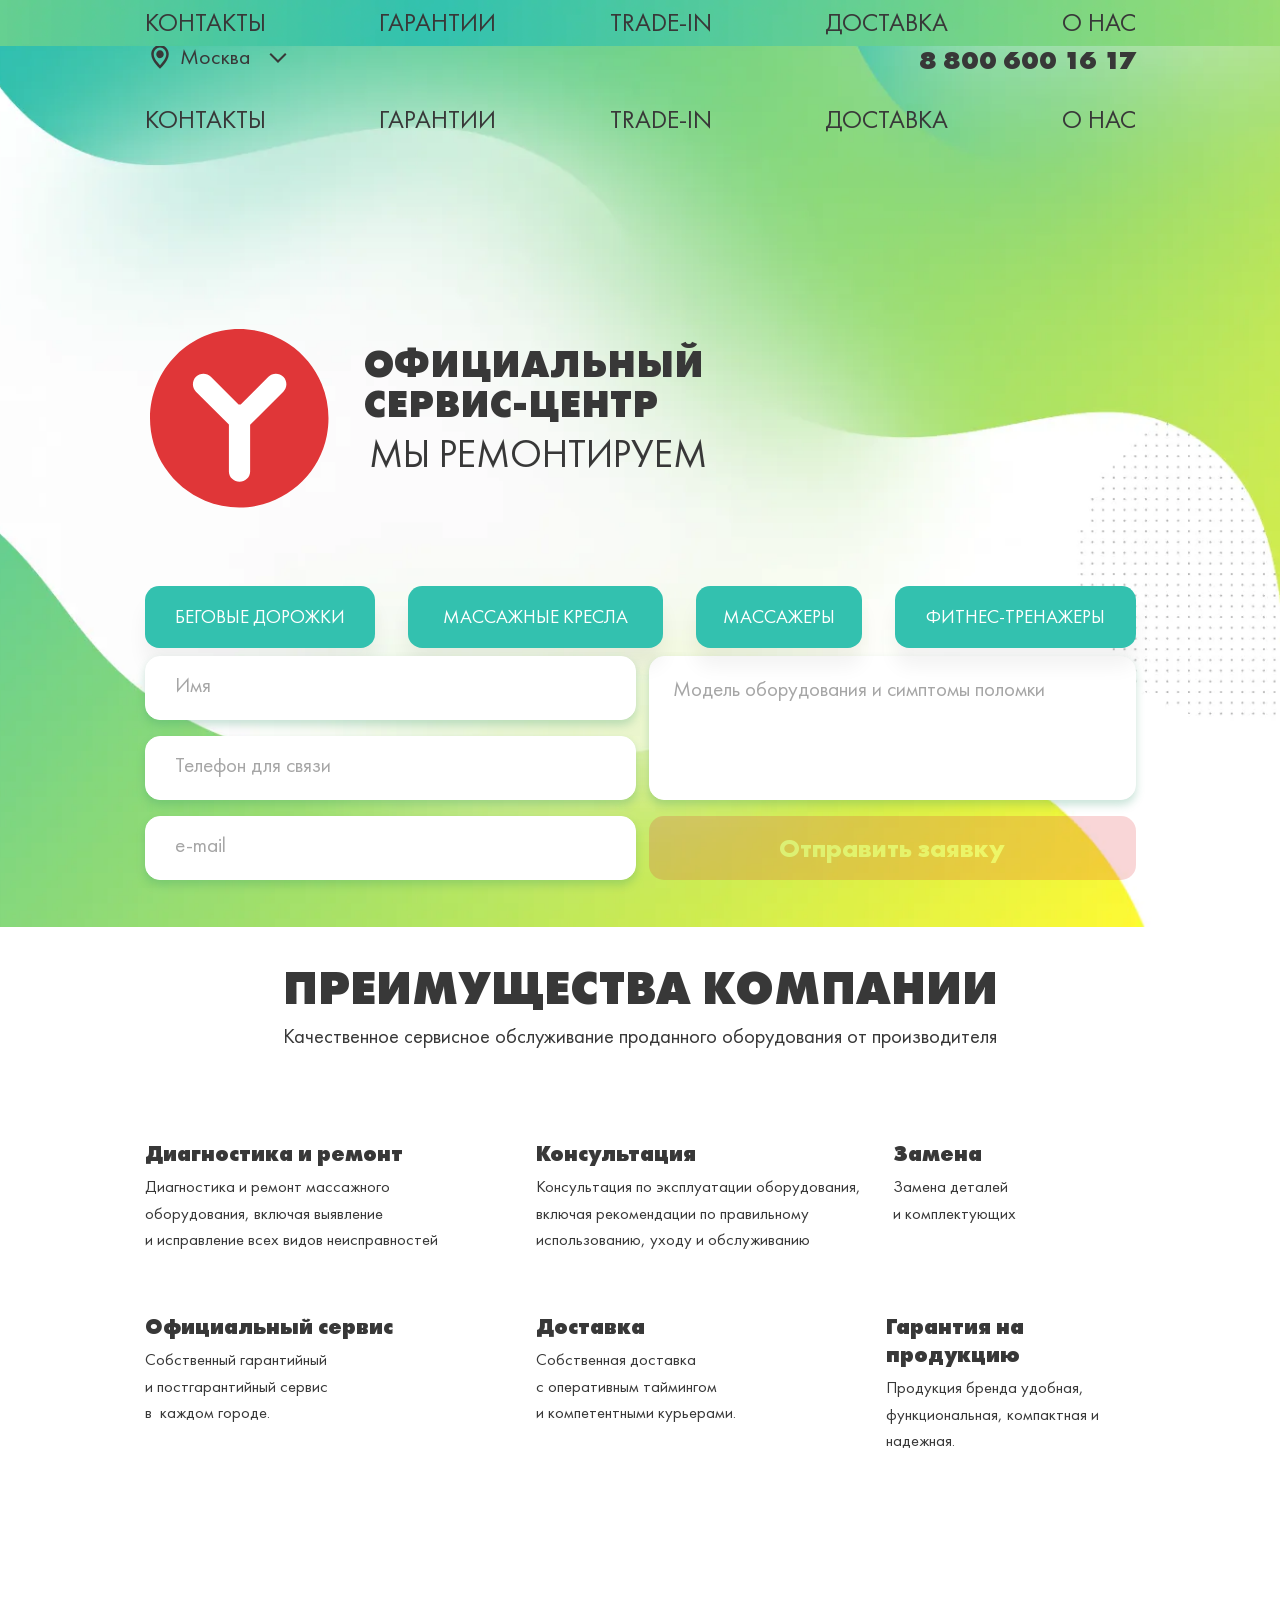
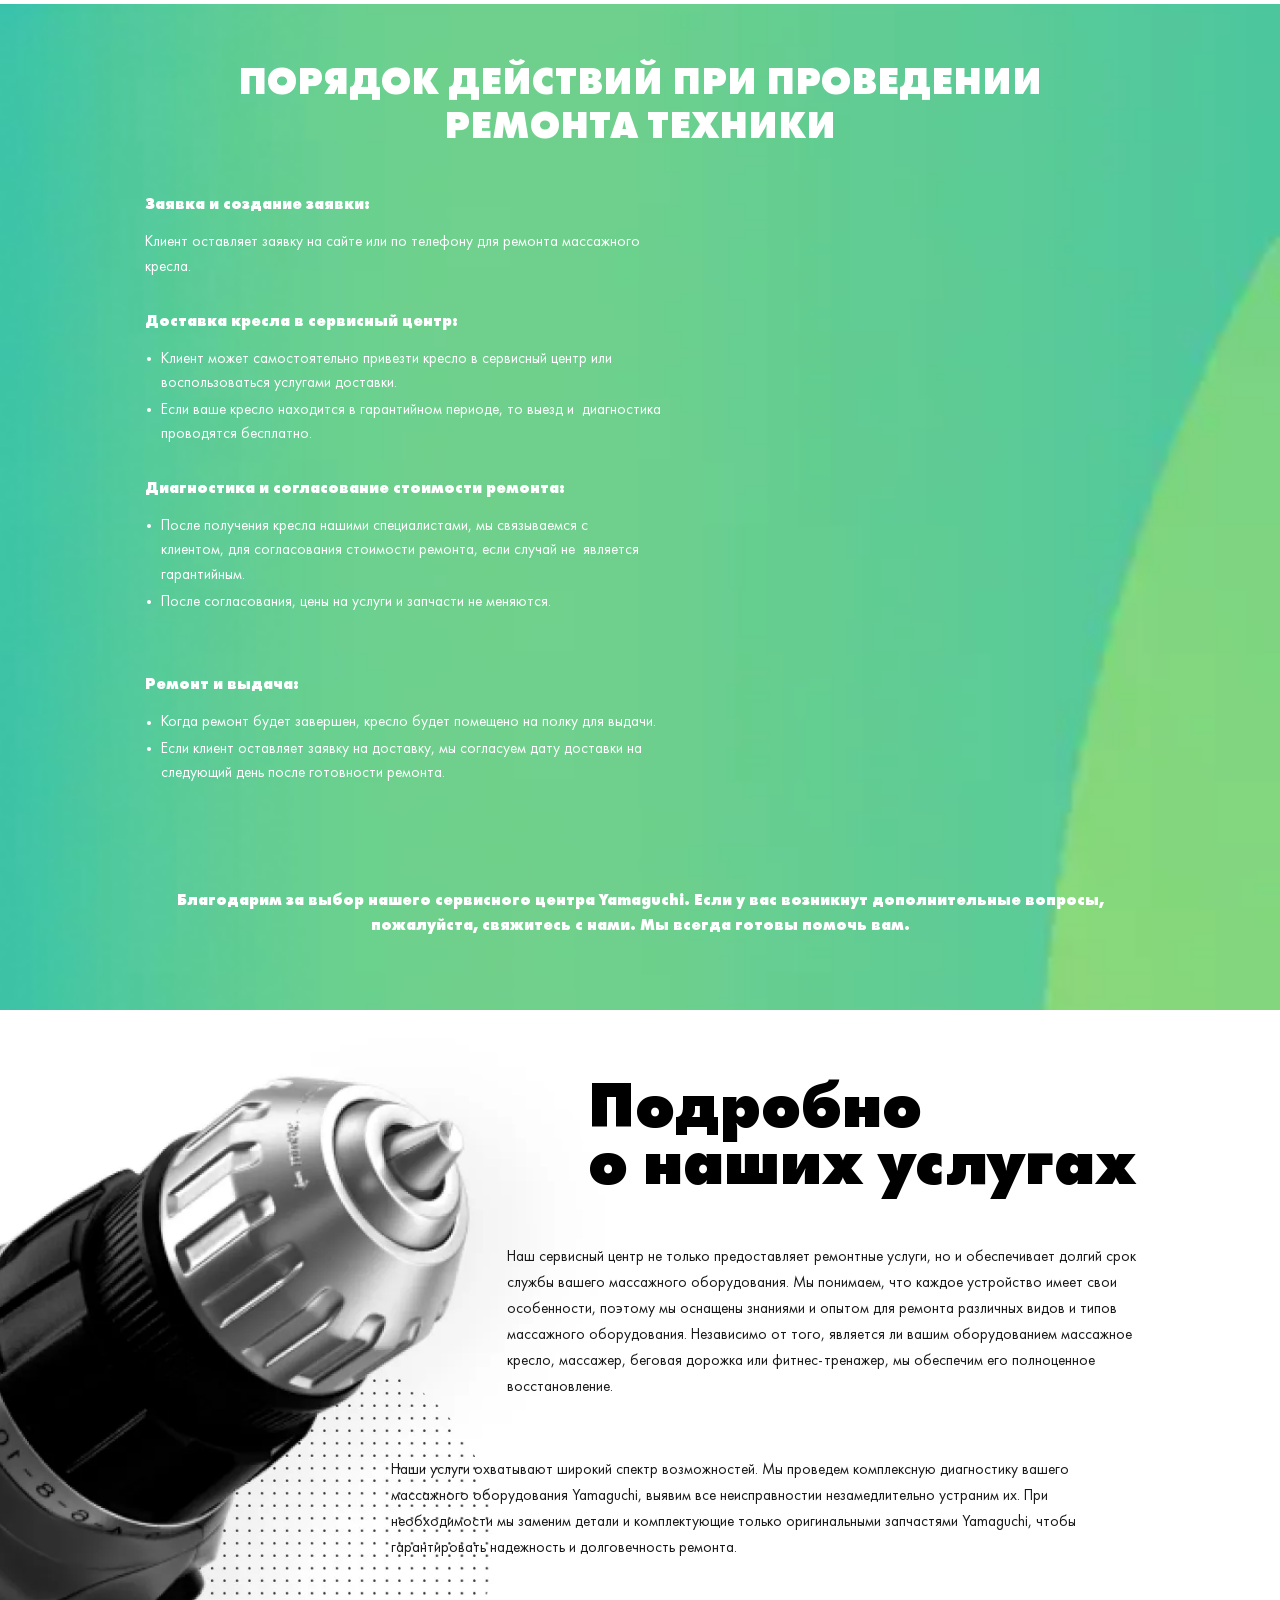
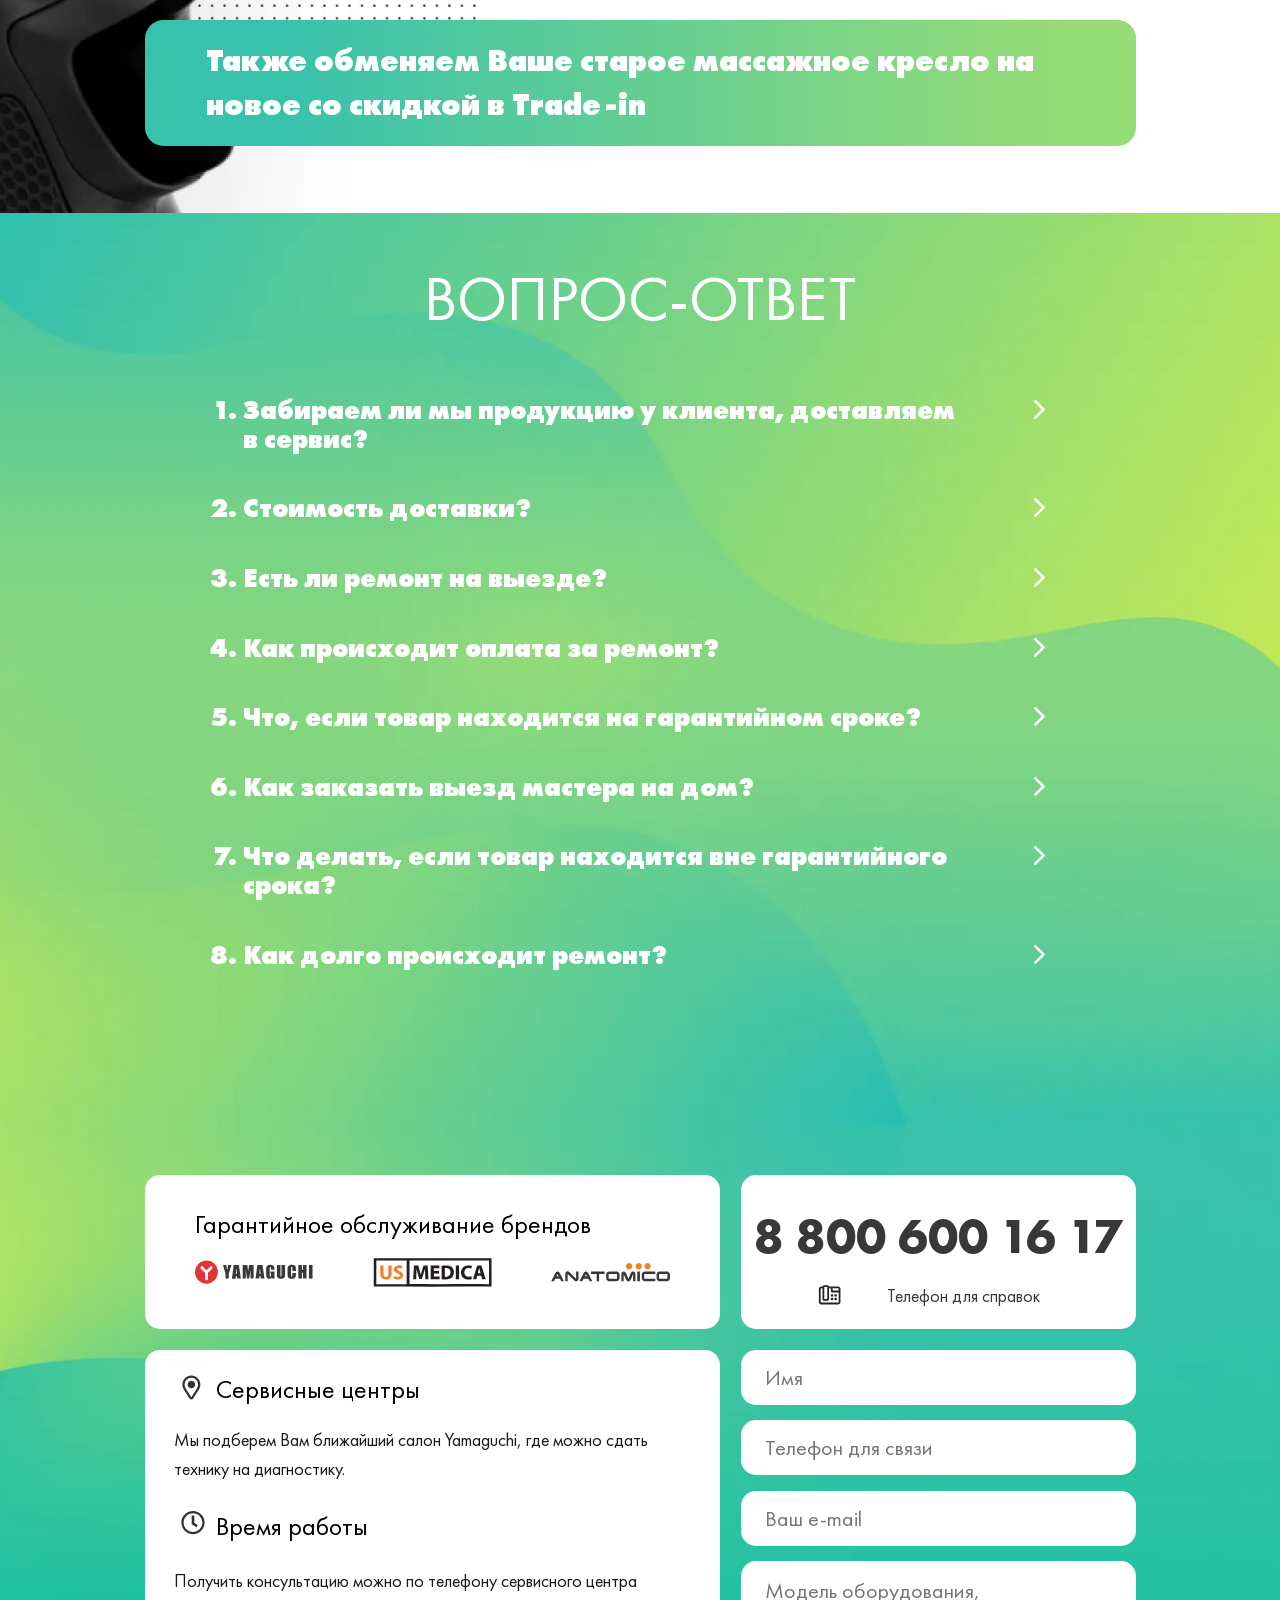
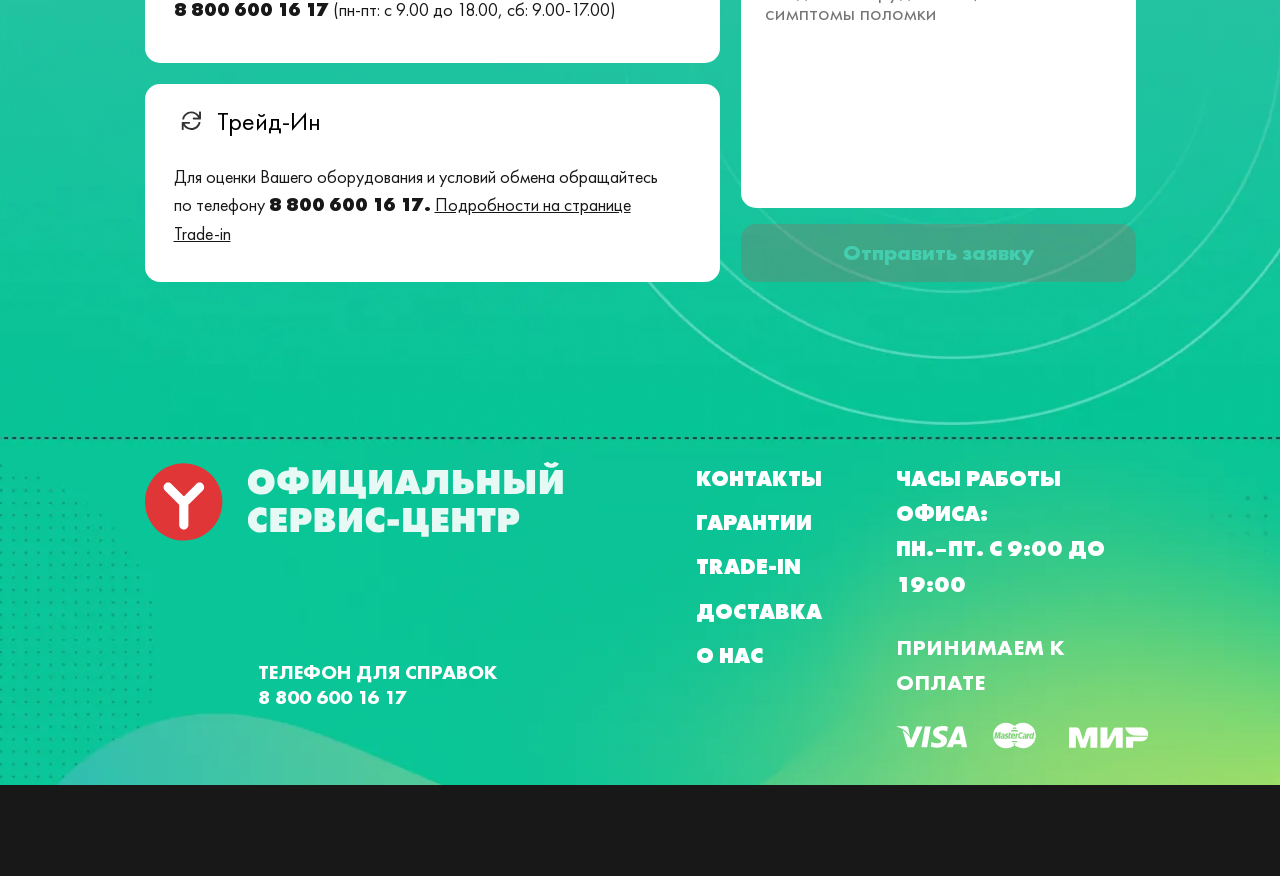
==== commit 00200ccd: "service-centre 19.12" ====
--- a/index.html
+++ b/index.html
@@ -363,6 +363,77 @@
                     </ul>
                 </div>
             </section>
+            <section class="advantages-mobile">
+                <div class="advantages__content container-box">
+                    <h2 class="advantages__title">преимущества компании</h2>
+                    <h3 class="advantages__subtitle">Качественное сервисное обслуживание проданного оборудования от&nbsp;производителя</h3>
+                    <ul class="advantages__list">
+                        <li class="advantages__item">
+                            <div class="advantages__item-subtitle">
+                                <picture>
+                                    <source srcset="/assets/images/main-page/mobile/icon/wrench.svg" media="(max-width: 1023px)">
+                                    <img src="/assets/images/main-page/wrench.svg" alt="ключ">
+                                  </picture>
+                                <h4>Диагностика и ремонт</h4>
+                            </div>
+                            <p class="advantages__text">Диагностика и ремонт массажного  оборудования, <br> включая выявлениеи и <br> исправление всех видов неисправностей</p>
+                        </li>
+                        <li class="advantages__item">
+                            <div class="advantages__item-subtitle">
+                                <picture>
+                                    <source srcset="/assets/images/main-page/mobile/icon/pencil-alt.svg" media="(max-width: 1023px)">
+                                    <img src="/assets/images/main-page/Pencil_Alt.svg" alt="карандаш">
+                                  </picture>
+                                <h4>Консультация</h4>
+                            </div>
+                            <p class="advantages__text">Консультация по эксплуатации оборудования,<br> включая рекомендации по правильному <br> использованию, уходу и обслуживанию</p>
+                        </li>
+                        <li class="advantages__item">
+                            <div class="advantages__item-subtitle">
+                            <picture>
+                                <source srcset="/assets/images/main-page/mobile/icon/exchange.svg" media="(max-width: 1023px)">
+                                <img src="/assets/images/main-page/Exchange.svg" alt="замена">
+                                </picture>
+                                <h4>Замена</h4>
+                            </div>
+                            <p class="advantages__text">Замена деталей
+                                и комплектующих</p>
+                        </li>
+                        <li class="advantages__item">
+                            <div class="advantages__item-subtitle">
+                                <picture>
+                                    <source srcset="/assets/images/main-page/mobile/icon/settings.svg" media="(max-width: 1023px)">
+                                    <img src="/assets/images/main-page/settings.svg" alt="шестеренка">
+                                    </picture>
+                                <h4>Официальный сервис</h4>
+                            </div>
+                            <p class="advantages__text">Собственный гарантийный и&nbsp;постгарантийный <br> сервис  в&nbsp; каждом городе.</p>
+                        </li>
+                        <li class="advantages__item">
+                            <div class="advantages__item-subtitle">
+                                <picture>
+                                    <source srcset="/assets/images/main-page/mobile/icon/delivery.svg" media="(max-width: 1023px)">
+                                    <img src="/assets/images/main-page/delivery.svg" alt="доставка">
+                                    </picture>
+                                <h4>Доставка</h4>
+                            </div>
+                            <p class="advantages__text">Собственная доставка с&nbsp;оперативным   таймингом  и <br> компетентными курьерами.</p>
+                        </li>
+                        <li class="advantages__item">
+                            <div class="advantages__item-subtitle">
+                                <div class="advantages__img">
+                                    <picture>
+                                        <source srcset="/assets/images/main-page/mobile/icon/product.svg" media="(max-width: 1023px)">
+                                        <img src="/assets/images/main-page/product.svg" alt="продукт">
+                                    </picture>
+                                </div>
+                                <h4>Гарантия на продукцию</h4>
+                            </div>
+                            <p class="advantages__text">Продукция бренда удобная, функциональная, <br> компактная и&nbsp;надежная.</p>
+                        </li>
+                    </ul>
+                </div>
+            </section>
             <section class="order">
             <div class="container-box">
                 <h2 class="order__title">Порядок действий <span>при проведении ремонта техники</span></h2>
@@ -485,6 +556,129 @@
                     <p class="order__text">Благодарим за&nbsp;выбор нашего <br> сервисного&nbsp;центра&nbsp;Yamaguchi. Если&nbsp;у&nbsp;вас&nbsp;возникнут дополнительные вопросы, <br> пожалуйста, свяжитесь с&nbsp;нами. <span>Мы&nbsp;всегда готовы помочь вам.</span> </p>
                 </div>
             </div>
+            </section>
+            <section class="order-mobile">
+                <div class="container-box">
+                    <h2 class="order__title">Порядок действий <span>при проведении ремонта техники</span></h2>
+                    <div class="order__content ">
+                        <div class="order__content-wrapper">
+                            <div class="order__list">
+                                <ol >
+                                    <li class="order__item">
+                                        <span class="order__item__title">Заявка и&nbsp;создание заявки:</span>
+                                        <span class="order__item-info">Клиент оставляет заявку на&nbsp;сайте или по&nbsp;телефону для
+                                            ремонта массажного <br> кресла.</span> 
+                                    </li>
+                                    <li class="order__item">
+                                        <span class="order__item__title">Доставка кресла в&nbsp;сервисный центр:</span> 
+                                        <ul class="order__item__list">
+                                            <li>
+                                                Клиент может самостоятельно привезти кресло
+                                                в&nbsp;сервисный центр или <br> воспользоваться услугами доставки. 
+                                            </li>
+                                            <li>
+                                                Если ваше кресло находится <br> в&nbsp;гарантийном&nbsp;периоде,
+                                                то&nbsp;выезд и&nbsp; диагностика <br> проводятся бесплатно.
+                                            </li>
+                                        </ul>
+                                    </li>
+                                    <li class="order__item">
+                                       <span class="order__item__title">Диагностика и&nbsp;согласование стоимости ремонта:</span> 
+                                       <ul  class="order__item__list">
+                                            <li>
+                                                После получения кресла нашими специалистами, 
+                                                мы&nbsp;связываемся с&nbsp; <br> клиентом, для согласования стоимости
+                                                ремонта, если случай не&nbsp; является <br>гарантийным.
+                                            </li>
+                                            <li>
+                                                После согласования, цены на&nbsp;услуги и&nbsp;запчасти
+                                                не&nbsp;меняются.
+                                            </li>
+                                       </ul>
+                                    </li>
+                                    <li class="order__item">
+                                        <span class="order__item__title">Ремонт и&nbsp;выдача:</span> 
+                                        <ul class="order__item__list">
+                                            <li>
+                                                Когда ремонт будет завершен, кресло будет помещено
+                                                на&nbsp;полку для выдачи.
+                                            </li>
+                                            <li>
+                                                Если клиент оставляет заявку на&nbsp;доставку, мы&nbsp;согласуем
+                                                дату доставки на <br> следующий день после готовности
+                                                ремонта.
+                                            </li>
+                                        </ul>
+                                    </li>
+                                </ol>
+                            </div>
+                            <picture class="order__image">
+                                <source srcset="/assets/images/main-page/main_order_img_mob.png" media="(max-width: 768px)">
+                                <img src="/assets/images/main-page/order-treadmills_result.webp" alt="Беговые дорожки">
+                            </picture>
+                        </div>
+                        <p class="order__text">Благодарим за&nbsp;выбор нашего сервисного центра Yamaguchi. Если у&nbsp;вас возникнут дополнительные вопросы, <br> пожалуйста, свяжитесь с&nbsp;нами. <span>Мы&nbsp;всегда готовы помочь вам.</span> </p>
+                    </div>
+                    <div class="order__content-mobile ">
+                        <div class="order__content-wrapper">
+                            <div class="order__list">
+                                <ol >
+                                    <li class="order__item">
+                                        <span class="order__item__title">Заявка и&nbsp;создание заявки:</span>
+                                        <span class="order__item-info">Клиент оставляет заявку на&nbsp;сайте <br> или по&nbsp;телефону для
+                                            ремонта <br> массажного кресла.</span> 
+                                    </li>
+                                    <li class="order__item">
+                                        <span class="order__item__title">Доставка кресла в&nbsp;сервисный центр:</span> 
+                                        <ul class="order__item__list">
+                                            <li>
+                                                Клиент может самостоятельно привезти кресло
+                                                в&nbsp;сервисный центр или&nbsp;воспользоваться услугами доставки. 
+                                            </li>
+                                            <li>
+                                                Если ваше кресло находится <br> в&nbsp;гарантийном периоде,
+                                                то&nbsp;выезд и&nbsp;диагностика проводятся бесплатно.
+                                            </li>
+                                        </ul>
+                                    </li>
+                                    <li class="order__item">
+                                       <span class="order__item__title">Диагностика и&nbsp;согласование стоимости ремонта:</span> 
+                                       <ul  class="order__item__list">
+                                            <li>
+                                                После получения кресла нашими специалистами, 
+                                                мы&nbsp;связываемся <br> с&nbsp;клиентом, для согласования стоимости
+                                                ремонта, если случай не&nbsp; является <br> гарантийным.
+                                            </li>
+                                            <li>
+                                                После согласования цены на&nbsp;услуги и&nbsp;запчасти
+                                                не&nbsp;меняются.
+                                            </li>
+                                       </ul>
+                                    </li>
+                                    <li class="order__item">
+                                        <span class="order__item__title">Ремонт и&nbsp;выдача:</span> 
+                                        <ul class="order__item__list">
+                                            <li>
+                                                Когда ремонт будет завершен, кресло будет помещено
+                                                на&nbsp;полку для выдачи.
+                                            </li>
+                                            <li>
+                                                Если клиент оставляет заявку <br> на&nbsp;доставку, мы&nbsp;согласуем&nbsp;
+                                                дату <br> доставки&nbsp;на следующий день после готовности
+                                                ремонта.
+                                            </li>
+                                        </ul>
+                                    </li>
+                                </ol>
+                            </div>
+                            <picture class="order__image">
+                                <source srcset="/assets/images/main-page/main_order_img_mob.png" media="(max-width: 768px)">
+                                <img src="/assets/images/main-page/order-treadmills_result.webp" alt="Беговые дорожки">
+                            </picture>
+                        </div>
+                        <p class="order__text">Благодарим за&nbsp;выбор нашего <br> сервисного&nbsp;центра&nbsp;Yamaguchi. Если&nbsp;у&nbsp;вас&nbsp;возникнут дополнительные вопросы, пожалуйста,   <br> свяжитесь с&nbsp;нами. <span>Мы&nbsp;всегда готовы помочь вам.</span> </p>
+                    </div>
+                </div>
             </section>
         <section class="details" id="details">
             <div class="details__content container-box details__container-box">
@@ -514,16 +708,15 @@
                     </div> 
                 </div>
             </div>
+        </section>
+        <section class="details-mobile" id="details">
             <div class="details__content-mobile container-box details__container-box">
-                <div class="details__wrapper">      
-                    <!-- <picture class="details__img">
-                        <source srcset="/assets/images/main-page/drill_mob.png" media="(max-width: 768px)">
-                        <img  src="/assets/images/main-page/img_drill.webp" alt="дрель">
-                    </picture> -->
-
-                    <h2 class="details__title">Подробно <br> <span>о&nbsp;наших услугах</span></h2>
+                <div class="details__wrapper">   
+                    <div class="details__title-wrap">
+                        <div class="details__title1">Подробно</div>
+                        <div class="details__title2">о наших услугах</div>   
+                    </div>
                     <img class="details__img-mobile" src="/assets/images/main-page/details-img-mobile_result.webp" alt="">
-
                     <p class="details__text_short">
                         Наш сервисный центр не только предоставляет ремонтные услуги, но&nbsp;и&nbsp;обеспечивает <br> долгий срок службы вашего массажного оборудования. Мы&nbsp;понимаем, что каждое <br> устройство имеет свои особенности, поэтому мы оснащены знаниями и опытом для <br> ремонта различных видов  и типов массажного оборудования. Независимо от того,  <br> является ли вашим оборудованием массажное кресло,&nbsp;массажер, беговая дорожка<br> или фитнес-тренажер, мы&nbsp;обеспечим его полноценное восстановление.
                     <p class="details__text">   
--- a/styles/main-page.min.css
+++ b/styles/main-page.min.css
@@ -1 +1 @@
-@font-face{font-family:Gothic;font-display:swap;src:url(/fonts/centurygothic.ttf) format("truetype");font-weight:400;font-style:normal}@font-face{font-family:PTSans;font-display:swap;src:url(/fonts/PTSans.eot);src:url(/fonts/PTSans.eot?#iefix) format("embedded-opentype"),url(/fonts/PTSans.woff2) format("woff2"),url(/fonts/PTSans.woff) format("woff"),url(/fonts/PTSans.ttf) format("truetype"),url(/fonts/PTSans.svg#PTSans) format("svg");font-weight:400;font-style:normal}@font-face{font-family:PTSans;font-display:swap;src:url(/fonts/PTSansBold.eot);src:url(/fonts/PTSansBold.eot?#iefix) format("embedded-opentype"),url(/fonts/PTSansBold.woff2) format("woff2"),url(/fonts/PTSansBold.woff) format("woff"),url(/fonts/PTSansBold.ttf) format("truetype"),url(/fonts/PTSansBold.svg#PTSans) format("svg");font-weight:700;font-style:normal}@font-face{font-family:PTSans;font-display:swap;src:url(/fonts/PTSansItalic.ttf) format("truetype");src:url(/fonts/PTSansItalic.woff2) format("woff2"),url(/fonts/PTSansItalic.woff) format("woff");font-weight:400;font-style:italic}@font-face{font-family:PTSansNarrow;font-display:swap;src:url(/fonts/PTSansNarrow.eot);src:url(/fonts/PTSansNarrow.eot?#iefix) format("embedded-opentype"),url(/fonts/PTSansNarrow.woff2) format("woff2"),url(/fonts/PTSansNarrow.woff) format("woff"),url(/fonts/PTSansNarrow.ttf) format("truetype"),url(/fonts/PTSansNarrow.svg#PTSansNarrow) format("svg");font-weight:400;font-style:normal}@font-face{font-family:PTSansNarrow;font-display:swap;src:url(/fonts/PTSansNarrowBold.eot);src:url(/fonts/PTSansNarrowBold.eot?#iefix) format("embedded-opentype"),url(/fonts/PTSansNarrowBold.woff2) format("woff2"),url(/fonts/PTSansNarrowBold.woff) format("woff"),url(/fonts/PTSansNarrowBold.ttf) format("truetype"),url(/fonts/PTSansNarrowBold.svg#PTSansNarrow) format("svg");font-weight:700;font-style:normal}@font-face{font-family:MyriadProLight;src:url(/fonts/MyriadProLight.eot);src:url(/fonts/MyriadProLight.eot?#iefix) format("embedded-opentype"),url(/fonts/MyriadProLight.woff) format("woff"),url(/fonts/MyriadProLight.woff2) format("woff2"),url(/fonts/MyriadProLight.ttf) format("truetype"),url(/fonts/MyriadProLight.svg#MyriadProLight) format("svg");font-weight:700;font-style:normal;font-display:swap}@font-face{font-family:"Myriad Pro";src:url(/fonts/MyriadPro.otf) format("opentype");src:url(/fonts/MyriadPro.woff2) format("woff2"),url(/fonts/MyriadPro.woff) format("woff");font-weight:400;font-style:normal;font-display:swap}@font-face{font-family:MyriadProBold;src:url(/fonts/MyriadProBold.otf) format("opentype");src:url(/fonts/MyriadProBold.woff2) format("woff2"),url(/fonts/MyriadProBold.woff) format("woff");font-weight:700;font-style:normal;font-display:swap}@font-face{font-family:PragmaticaC;src:url(/fonts/PTPragmaticaCyrillic.ttf) format("opentype");src:url(/fonts/PTPragmaticaCyrillic.woff2) format("woff2"),url(/fonts/PTPragmaticaCyrillic.woff) format("woff");font-weight:400;font-style:normal;font-display:swap}@font-face{font-family:PragmaticaC;src:url(/fonts/PTPragmaticaBoldCyrillic.ttf) format("opentype");src:url(/fonts/PTPragmaticaBoldCyrillic.woff2) format("woff2"),url(/fonts/PTPragmaticaBoldCyrillic.woff) format("woff");font-weight:700;font-style:normal;font-display:swap}@font-face{font-family:Circe;font-display:swap;src:url(/fonts/Circe-Thin.eot);src:url(/fonts/Circe-Thin.eot?#iefix) format("embedded-opentype"),url(/fonts/Circe-Thin.woff) format("woff"),url(/fonts/Circe-Thin.woff2) format("woff2"),url(/fonts/Circe-Thin.ttf) format("truetype");font-weight:100;font-style:normal}@font-face{font-family:Circe;font-display:swap;src:url(/fonts/Circe-ExtraLight.eot);src:url(/fonts/Circe-ExtraLight.eot?#iefix) format("embedded-opentype"),url(/fonts/Circe-ExtraLight.woff) format("woff"),url(/fonts/Circe-ExtraLight.woff2) format("woff2"),url(/fonts/Circe-ExtraLight.ttf) format("truetype");font-weight:200;font-style:normal}@font-face{font-family:Circe;font-display:swap;src:url(/fonts/Circe-Light.eot);src:url(/fonts/Circe-Light.eot?#iefix) format("embedded-opentype"),url(/fonts/Circe-Light.woff) format("woff"),url(/fonts/Circe-Light.woff2) format("woff2"),url(/fonts/Circe-Light.ttf) format("truetype");font-weight:300;font-style:normal}@font-face{font-family:Circe;font-display:swap;src:url(/fonts/Circe-Regular.eot);src:url(/fonts/Circe-Regular.eot?#iefix) format("embedded-opentype"),url(/fonts/Circe-Regular.woff) format("woff"),url(/fonts/Circe-Regular.woff2) format("woff2"),url(/fonts/Circe-Regular.ttf) format("truetype");font-weight:400;font-style:normal}@font-face{font-family:Circe;font-display:swap;src:url(/fonts/Circe-Bold.eot);src:url(/fonts/Circe-Bold.eot?#iefix) format("embedded-opentype"),url(/fonts/Circe-Bold.woff) format("woff"),url(/fonts/Circe-Bold.woff2) format("woff2"),url(/fonts/Circe-Bold.ttf) format("truetype");font-weight:700;font-style:normal}@font-face{font-family:Circe;font-display:swap;src:url(/fonts/Circe-ExtraBold.eot);src:url(/fonts/Circe-ExtraBold.eot?#iefix) format("embedded-opentype"),url(/fonts/Circe-ExtraBold.woff) format("woff"),url(/fonts/Circe-ExtraBold.woff2) format("woff2"),url(/fonts/Circe-ExtraBold.ttf) format("truetype");font-weight:900;font-style:normal}@font-face{font-family:BebasNeue;src:url(/fonts/bebasneuethin.woff2) format("woff2");src:local("☺"),url(/fonts/bebasneuethin.woff) format("woff"),url(/fonts/bebasneuethin.ttf) format("truetype");font-weight:200;font-style:normal;font-display:swap}@font-face{font-family:BebasNeue;src:url(/fonts/bebasneuelight.woff2) format("woff2");src:local("☺"),url(/fonts/bebasneuelight.ttf) format("truetype"),url(/fonts/bebasneuelight.woff) format("woff");font-weight:300;font-style:normal;font-display:swap}@font-face{font-family:BebasNeue;src:url(/fonts/bebasneueregular.eot);src:local("☺"),url(/fonts/bebasneueregular.woff2) format("woff2"),url(/fonts/bebasneueregular.woff) format("woff"),url(/fonts/bebasneueregular.ttf) format("truetype"),url(/fonts/bebasneueregular.svg) format("svg");font-weight:400;font-style:normal;font-display:swap}@font-face{font-family:BebasNeue;src:url(/fonts/bebasneuebold.eot);src:local("☺"),url(/fonts/bebasneuebold.woff2) format("woff2"),url(/fonts/bebasneuebold.woff) format("woff"),url(/fonts/bebasneuebold.ttf) format("truetype"),url(/fonts/bebasneuebold.svg) format("svg");font-weight:700;font-style:normal;font-display:swap}@font-face{font-family:Montserrat;font-display:swap;src:local("Montserrat Light"),local("Montserrat-Light"),url(/fonts/Montserrat-Light.woff2) format("woff2"),url(/fonts/Montserrat-Light.woff) format("woff");font-weight:300;font-style:normal}@font-face{font-family:Montserrat;font-display:swap;src:local("Montserrat"),local("Montserrat-Regular"),url(/fonts/Montserrat-Regular.woff2) format("woff2"),url(/fonts/Montserrat-Regular.woff) format("woff");font-weight:400;font-style:normal}@font-face{font-family:Montserrat;font-display:swap;src:local("Montserrat"),local("Montserrat-Regular"),url(/fonts/Montserrat-Medium.woff2) format("woff2"),url(/fonts/Montserrat-Medium.woff) format("woff");font-weight:500;font-style:normal}@font-face{font-family:Montserrat;font-display:swap;src:local("Montserrat Bold"),local("Montserrat-Bold"),url(/fonts/Montserrat-Bold.woff2) format("woff2"),url(/fonts/Montserrat-Bold.woff) format("woff");font-weight:700;font-style:normal}@font-face{font-family:Montserrat;font-display:swap;src:local("Montserrat Black"),local("Montserrat-Black"),url(/fonts/Montserrat-Black.woff2) format("woff2"),url(/fonts/Montserrat-Black.woff) format("woff");font-weight:900;font-style:normal}@font-face{font-family:Morpha;font-display:swap;src:url(/fonts/Morpha-Bold.woff2) format("woff2");src:local("☺"),url(/fonts/Morpha-Bold.woff) format("woff"),url(/fonts/Morpha-Bold.ttf) format("truetype");font-weight:700;font-style:normal}@font-face{font-family:"Neue Machina";font-display:swap;src:local("NeueMachina-Bold"),local("NeueMachina-Bold"),url(/fonts/NeueMachina-Bold.woff2) format("woff2"),url(/fonts/NeueMachina-Bold.woff) format("woff");font-weight:700;font-style:normal}@font-face{font-family:"Neue Machina";font-display:swap;src:local("NeueMachina-Black"),local("NeueMachina-Black"),url(/fonts/NeueMachina-Black.woff2) format("woff2"),url(/fonts/NeueMachina-Bold.woff) format("woff");font-weight:900;font-style:normal}@font-face{font-family:"Cy Grotesk";font-display:swap;src:url(/fonts/cy-grotesk-grand-dark.otf);font-weight:800;font-style:normal;font-display:swap}@font-face{font-family:RainerTestv04;src:url(/fonts/RainerTestv04-Bold.woff2),url(/fonts/RainerTestv04-Bold.woff);font-weight:700;font-style:normal;font-display:swap}@font-face{font-family:Anticva;font-display:swap;src:local("Anticva"),local("Anticva"),url(/fonts/Anticva-Regular.woff2) format("woff2"),url(/fonts/Anticva-Regular.woff) format("woff"),url(/fonts/Anticva-Regular.otf) format("truetype");font-weight:400;font-style:normal}@font-face{font-family:"Halvar Breitschrift";src:local("HalvarBreit-Blk"),local("HalvarBreit-Blk"),url(/fonts/HalvarBreit-Blk.woff2) format("woff2"),url(/fonts/HalvarBreit-Blk.woff) format("woff");font-weight:900;font-style:normal}@font-face{font-family:Damn;font-display:swap;src:local("Damn"),local("Damn"),url(/fonts/Damn.woff2) format("woff2"),url(/fonts/Damn.woff) format("woff"),url(/fonts/Damn.ttf) format("truetype");font-weight:400;font-style:normal}@font-face{font-family:"Monologue DEMO";font-display:swap;src:local("Monologue_DEMO"),local("Monologue_DEMO"),url(/fonts/Monologue_DEMO.woff) format("woff"),url(/fonts/Monologue_DEMO.ttf) format("opentype");font-weight:400;font-style:normal}@font-face{font-family:Nasalization;font-display:swap;src:local("Nasalization"),local("Nasalization"),url(/fonts/Nasalization.woff) format("woff"),url(/fonts/Nasalization.otf) format("opentype");font-weight:400;font-style:normal}@font-face{font-family:PatsySans;font-display:swap;src:local("PatsySans"),local("PatsySans"),url(/fonts/PatsySans.woff) format("woff"),url(/fonts/PatsySans.otf) format("opentype");font-weight:400;font-style:normal}@font-face{font-family:Lighthaus;src:url(/fonts/Lighthaus.eot);src:url(/fonts/Lighthaus.eot?#iefix) format("embedded-opentype"),url(/fonts/Lighthaus.woff2) format("woff2"),url(/fonts/Lighthaus.woff) format("woff"),url(/fonts/Lighthaus.ttf) format("truetype");font-weight:400;font-style:normal;font-display:swap}@font-face{font-family:UltramonoWide-LightItalic;src:url(/fonts/UltramonoWide-LightItalic.woff2) format("woff2"),url(/fonts/UltramonoWide-LightItalic.woff) format("woff");font-weight:300;font-style:italic;font-display:swap}@font-face{font-family:UltramonoWide-Light;src:url(/fonts/UltramonoWide-Light.woff2) format("woff2"),url(/fonts/UltramonoWide-Light.woff) format("woff");font-weight:300;font-style:normal;font-display:swap}@font-face{font-family:"Nikkyou Sans";src:url(/fonts/NikkyouSans.woff2) format("woff2"),url(/fonts/NikkyouSans.woff) format("woff");font-weight:400;font-style:normal;font-display:swap}@font-face{font-family:Corvetta;src:url(/fonts/Corvetta.woff2) format("woff2"),url(/fonts/Corvetta.woff) format("woff"),url(/fonts/Corvetta.ttf) format("truetype");font-weight:400;font-style:normal;font-display:swap}@font-face{font-family:a_LCDNovaObl;src:url(/fonts/a_lcdnovaobl.woff) format("woff"),url(/fonts/a_lcdnovaobl.ttf) format("truetype");font-weight:400;font-style:normal;font-display:swap}@font-face{font-family:Felidae;src:url(/fonts/Felidae.ttf) format("truetype");font-weight:400;font-style:normal;font-display:swap}@font-face{font-family:"Muller Next Expanded Trial";src:url(/fonts/MullerNextExtraCondTrial-Thin.otf);font-weight:200;font-style:normal;font-display:swap}@font-face{font-family:"Muller Next Expanded Trial";src:url(/fonts/MullerNextExpandedTrial-Regular.otf);font-weight:400;font-style:normal;font-display:swap}@font-face{font-family:"Muller Next Expanded Trial";src:url(/fonts/MullerNextExpandedTrial-ExtraBold.otf);font-weight:750;font-style:normal;font-display:swap}@font-face{font-family:"Muller Next Expanded Trial";src:url(/fonts/MullerNextExpandedTrial-Heavy.otf);font-weight:800;font-style:normal;font-display:swap}@font-face{font-family:"Muller Next Expanded Trial";src:url(/fonts/MullerNextExpandedTrialThinItalic.otf);font-weight:100;font-style:italic;font-display:swap}@font-face{font-family:"Muller Next ExtraCond Trial";src:url(/fonts/MullerNextExtraCondTrial-ExtraBold.otf);font-weight:750;font-style:normal;font-display:swap}@font-face{font-family:"Muller Next ExtraCond Trial";src:url(/fonts/MullerNextExtraCondTrial-Regular.otf);font-weight:400;font-style:normal;font-display:swap}@font-face{font-family:"Muller Next ExtraCond Trial";src:url(/fonts/MullerNextExtraCondTrialThin.otf);font-weight:100;font-style:normal;font-display:swap}@font-face{font-family:"Muller Next Trial";src:url(/fonts/MullerNextTrial-Regular.otf);font-weight:400;font-style:normal;font-display:swap}@font-face{font-family:"Muller Next Trial";src:url(/fonts/MullerNextTrial-ExtraBold.otf);font-weight:750;font-style:normal;font-display:swap}@font-face{font-family:"Muller Next Wide Trial";src:url(/fonts/MullerNextTrial-ThinItalic.woff2);font-weight:100;font-style:italic}@font-face{font-family:Cakra;src:url(/fonts/Cakra-Normal.otf) format("opentype");src:url(/fonts/Cakra-Normal.woff2) format("woff2"),url(/fonts/Cakra-Normal.woff) format("woff");font-weight:400;font-style:normal;font-display:swap}@font-face{font-family:Noteworthy;src:url(/fonts/NoteworthyLight.ttf) format("truetype");font-weight:300;font-style:normal;font-display:swap}@font-face{font-family:Technology;src:url(/fonts/Technology.ttf) format("truetype");font-weight:400;font-style:normal;font-display:swap}@font-face{font-family:Technology;src:url(/fonts/Technology-Bold.ttf) format("truetype");font-weight:600;font-style:normal;font-display:swap}@font-face{font-family:Unbounded;src:url(/fonts/Unbounded-Bold.ttf) format("truetype");font-weight:700;font-style:normal;font-display:swap}@font-face{font-family:Unbounded;src:url(/fonts/Unbounded-Black.ttf) format("truetype");font-weight:900;font-style:normal;font-display:swap}@font-face{font-family:Inter;src:url(/fonts/Inter-Medium.ttf) format("truetype");font-weight:500;font-style:normal;font-display:swap}@font-face{font-family:Inter;src:url(/fonts/Inter-SemiBold.ttf) format("truetype");font-weight:600;font-style:normal;font-display:swap}@font-face{font-family:"Montserrat Alternates";src:url(/fonts/MontserratAlternates-Light.ttf) format("truetype");font-weight:300;font-style:normal;font-display:swap}@font-face{font-family:"Snell Roundhand";src:url(/fonts/snell-roundhand-900.otf) format("opentype");font-weight:900;font-style:italic;font-display:swap}@font-face{font-family:"Snell Roundhand";src:url(/fonts/snell-roundhand-700.otf) format("opentype");font-weight:700;font-style:italic;font-display:swap}@font-face{font-family:Lighthaus;src:url(/fonts/Lighthaus-400.otf) format("opentype");font-weight:400;font-style:normal;font-display:swap}.main-wrapper{position:relative;max-width:1920px;margin:0 auto}.container-box{max-width:1230px;margin:0 auto;box-sizing:border-box}@media all and (max-width:1359px){.container-box{max-width:1023px;padding-left:16px;padding-right:16px}}@media all and (max-width:1023px){.container-box{width:708px;padding:0}}@media all and (max-width:767px){.container-box{width:100%;padding-left:10px;padding-right:10px}}.main-width{width:1710px;margin:0 auto;box-sizing:border-box}@media all and (max-width:1699px){.main-width{width:1240px;padding-left:16px;padding-right:16px}}@media all and (max-width:1699px)and (max-width:1359px){.main-width{width:1023px;padding-left:16px;padding-right:16px}}@media all and (max-width:1699px)and (max-width:1359px)and (max-width:1023px){.main-width{width:708px;padding-left:0;padding-right:0}}@media all and (max-width:1699px)and (max-width:1359px)and (max-width:1023px)and (max-width:767px){.main-width{width:100%;padding-left:16px;padding-right:16px}}html{font-size:100%}body{margin:0;min-width:320px;font-size:14px;font-family:"Futura PT";font-weight:400;color:#fff;box-sizing:border-box}body h1,body h2,body h3,body h4,body h5,body h6,body p{margin:0}body a{text-decoration:none;color:#fff;outline:0}body a:active{outline:0}body ::-moz-focus-inner,body ::-moz-focus-outer{border:0;padding:0}a:hover{cursor:pointer}ul{margin:0;padding:0;list-style:outside none}button{outline:0;border:0;background:unset}button:active{outline:0}iframe{border:0}area{outline:0}input{outline:0}input::-moz-focus-inner{border:0}textarea{outline:0}select{border:0;outline:0}table{border-collapse:collapse}input,select,textarea{font-size:14px;font-family:ubuntu,sans-serif;font-weight:400}.ekko-lightbox .modal-dialog .modal-content .ekko-lightbox-container input{background:0 0!important}.ekko-lightbox .modal-dialog .modal-content .ekko-lightbox-container input:focus{background:0 0!important}@font-face{font-family:"Futura PT";src:url(/assets/fonts/FuturaCyrillicBook.woff2) format("woff2"),url(/assets/fonts/FuturaCyrillicBook.ttf) format("truetype");font-style:normal;font-weight:400;font-display:swap}@font-face{font-family:"Futura PT";src:url(/assets/fonts/FuturaCyrillicBold.woff2) format("woff2"),url(/assets/fonts/FuturaCyrillicBold.ttf) format("truetype");font-style:normal;font-weight:600;font-display:swap}@font-face{font-family:"Futura PT";src:url(/assets/fonts/FuturaCyrillicExtraBold.woff2) format("woff2"),url(/assets/fonts/FuturaCyrillicExtraBold.ttf) format("truetype");font-style:normal;font-weight:800;font-display:swap}@font-face{font-family:Gothic;font-display:swap;src:url(/fonts/centurygothic.ttf) format("truetype");font-weight:400;font-style:normal}@font-face{font-family:PTSans;font-display:swap;src:url(/fonts/PTSans.eot);src:url(/fonts/PTSans.eot?#iefix) format("embedded-opentype"),url(/fonts/PTSans.woff2) format("woff2"),url(/fonts/PTSans.woff) format("woff"),url(/fonts/PTSans.ttf) format("truetype"),url(/fonts/PTSans.svg#PTSans) format("svg");font-weight:400;font-style:normal}@font-face{font-family:PTSans;font-display:swap;src:url(/fonts/PTSansBold.eot);src:url(/fonts/PTSansBold.eot?#iefix) format("embedded-opentype"),url(/fonts/PTSansBold.woff2) format("woff2"),url(/fonts/PTSansBold.woff) format("woff"),url(/fonts/PTSansBold.ttf) format("truetype"),url(/fonts/PTSansBold.svg#PTSans) format("svg");font-weight:700;font-style:normal}@font-face{font-family:PTSans;font-display:swap;src:url(/fonts/PTSansItalic.ttf) format("truetype");src:url(/fonts/PTSansItalic.woff2) format("woff2"),url(/fonts/PTSansItalic.woff) format("woff");font-weight:400;font-style:italic}@font-face{font-family:PTSansNarrow;font-display:swap;src:url(/fonts/PTSansNarrow.eot);src:url(/fonts/PTSansNarrow.eot?#iefix) format("embedded-opentype"),url(/fonts/PTSansNarrow.woff2) format("woff2"),url(/fonts/PTSansNarrow.woff) format("woff"),url(/fonts/PTSansNarrow.ttf) format("truetype"),url(/fonts/PTSansNarrow.svg#PTSansNarrow) format("svg");font-weight:400;font-style:normal}@font-face{font-family:PTSansNarrow;font-display:swap;src:url(/fonts/PTSansNarrowBold.eot);src:url(/fonts/PTSansNarrowBold.eot?#iefix) format("embedded-opentype"),url(/fonts/PTSansNarrowBold.woff2) format("woff2"),url(/fonts/PTSansNarrowBold.woff) format("woff"),url(/fonts/PTSansNarrowBold.ttf) format("truetype"),url(/fonts/PTSansNarrowBold.svg#PTSansNarrow) format("svg");font-weight:700;font-style:normal}@font-face{font-family:MyriadProLight;src:url(/fonts/MyriadProLight.eot);src:url(/fonts/MyriadProLight.eot?#iefix) format("embedded-opentype"),url(/fonts/MyriadProLight.woff) format("woff"),url(/fonts/MyriadProLight.woff2) format("woff2"),url(/fonts/MyriadProLight.ttf) format("truetype"),url(/fonts/MyriadProLight.svg#MyriadProLight) format("svg");font-weight:700;font-style:normal;font-display:swap}@font-face{font-family:"Myriad Pro";src:url(/fonts/MyriadPro.otf) format("opentype");src:url(/fonts/MyriadPro.woff2) format("woff2"),url(/fonts/MyriadPro.woff) format("woff");font-weight:400;font-style:normal;font-display:swap}@font-face{font-family:MyriadProBold;src:url(/fonts/MyriadProBold.otf) format("opentype");src:url(/fonts/MyriadProBold.woff2) format("woff2"),url(/fonts/MyriadProBold.woff) format("woff");font-weight:700;font-style:normal;font-display:swap}@font-face{font-family:PragmaticaC;src:url(/fonts/PTPragmaticaCyrillic.ttf) format("opentype");src:url(/fonts/PTPragmaticaCyrillic.woff2) format("woff2"),url(/fonts/PTPragmaticaCyrillic.woff) format("woff");font-weight:400;font-style:normal;font-display:swap}@font-face{font-family:PragmaticaC;src:url(/fonts/PTPragmaticaBoldCyrillic.ttf) format("opentype");src:url(/fonts/PTPragmaticaBoldCyrillic.woff2) format("woff2"),url(/fonts/PTPragmaticaBoldCyrillic.woff) format("woff");font-weight:700;font-style:normal;font-display:swap}@font-face{font-family:Circe;font-display:swap;src:url(/fonts/Circe-Thin.eot);src:url(/fonts/Circe-Thin.eot?#iefix) format("embedded-opentype"),url(/fonts/Circe-Thin.woff) format("woff"),url(/fonts/Circe-Thin.woff2) format("woff2"),url(/fonts/Circe-Thin.ttf) format("truetype");font-weight:100;font-style:normal}@font-face{font-family:Circe;font-display:swap;src:url(/fonts/Circe-ExtraLight.eot);src:url(/fonts/Circe-ExtraLight.eot?#iefix) format("embedded-opentype"),url(/fonts/Circe-ExtraLight.woff) format("woff"),url(/fonts/Circe-ExtraLight.woff2) format("woff2"),url(/fonts/Circe-ExtraLight.ttf) format("truetype");font-weight:200;font-style:normal}@font-face{font-family:Circe;font-display:swap;src:url(/fonts/Circe-Light.eot);src:url(/fonts/Circe-Light.eot?#iefix) format("embedded-opentype"),url(/fonts/Circe-Light.woff) format("woff"),url(/fonts/Circe-Light.woff2) format("woff2"),url(/fonts/Circe-Light.ttf) format("truetype");font-weight:300;font-style:normal}@font-face{font-family:Circe;font-display:swap;src:url(/fonts/Circe-Regular.eot);src:url(/fonts/Circe-Regular.eot?#iefix) format("embedded-opentype"),url(/fonts/Circe-Regular.woff) format("woff"),url(/fonts/Circe-Regular.woff2) format("woff2"),url(/fonts/Circe-Regular.ttf) format("truetype");font-weight:400;font-style:normal}@font-face{font-family:Circe;font-display:swap;src:url(/fonts/Circe-Bold.eot);src:url(/fonts/Circe-Bold.eot?#iefix) format("embedded-opentype"),url(/fonts/Circe-Bold.woff) format("woff"),url(/fonts/Circe-Bold.woff2) format("woff2"),url(/fonts/Circe-Bold.ttf) format("truetype");font-weight:700;font-style:normal}@font-face{font-family:Circe;font-display:swap;src:url(/fonts/Circe-ExtraBold.eot);src:url(/fonts/Circe-ExtraBold.eot?#iefix) format("embedded-opentype"),url(/fonts/Circe-ExtraBold.woff) format("woff"),url(/fonts/Circe-ExtraBold.woff2) format("woff2"),url(/fonts/Circe-ExtraBold.ttf) format("truetype");font-weight:900;font-style:normal}@font-face{font-family:BebasNeue;src:url(/fonts/bebasneuethin.woff2) format("woff2");src:local("☺"),url(/fonts/bebasneuethin.woff) format("woff"),url(/fonts/bebasneuethin.ttf) format("truetype");font-weight:200;font-style:normal;font-display:swap}@font-face{font-family:BebasNeue;src:url(/fonts/bebasneuelight.woff2) format("woff2");src:local("☺"),url(/fonts/bebasneuelight.ttf) format("truetype"),url(/fonts/bebasneuelight.woff) format("woff");font-weight:300;font-style:normal;font-display:swap}@font-face{font-family:BebasNeue;src:url(/fonts/bebasneueregular.eot);src:local("☺"),url(/fonts/bebasneueregular.woff2) format("woff2"),url(/fonts/bebasneueregular.woff) format("woff"),url(/fonts/bebasneueregular.ttf) format("truetype"),url(/fonts/bebasneueregular.svg) format("svg");font-weight:400;font-style:normal;font-display:swap}@font-face{font-family:BebasNeue;src:url(/fonts/bebasneuebold.eot);src:local("☺"),url(/fonts/bebasneuebold.woff2) format("woff2"),url(/fonts/bebasneuebold.woff) format("woff"),url(/fonts/bebasneuebold.ttf) format("truetype"),url(/fonts/bebasneuebold.svg) format("svg");font-weight:700;font-style:normal;font-display:swap}@font-face{font-family:Montserrat;font-display:swap;src:local("Montserrat Light"),local("Montserrat-Light"),url(/fonts/Montserrat-Light.woff2) format("woff2"),url(/fonts/Montserrat-Light.woff) format("woff");font-weight:300;font-style:normal}@font-face{font-family:Montserrat;font-display:swap;src:local("Montserrat"),local("Montserrat-Regular"),url(/fonts/Montserrat-Regular.woff2) format("woff2"),url(/fonts/Montserrat-Regular.woff) format("woff");font-weight:400;font-style:normal}@font-face{font-family:Montserrat;font-display:swap;src:local("Montserrat"),local("Montserrat-Regular"),url(/fonts/Montserrat-Medium.woff2) format("woff2"),url(/fonts/Montserrat-Medium.woff) format("woff");font-weight:500;font-style:normal}@font-face{font-family:Montserrat;font-display:swap;src:local("Montserrat Bold"),local("Montserrat-Bold"),url(/fonts/Montserrat-Bold.woff2) format("woff2"),url(/fonts/Montserrat-Bold.woff) format("woff");font-weight:700;font-style:normal}@font-face{font-family:Montserrat;font-display:swap;src:local("Montserrat Black"),local("Montserrat-Black"),url(/fonts/Montserrat-Black.woff2) format("woff2"),url(/fonts/Montserrat-Black.woff) format("woff");font-weight:900;font-style:normal}@font-face{font-family:Morpha;font-display:swap;src:url(/fonts/Morpha-Bold.woff2) format("woff2");src:local("☺"),url(/fonts/Morpha-Bold.woff) format("woff"),url(/fonts/Morpha-Bold.ttf) format("truetype");font-weight:700;font-style:normal}@font-face{font-family:"Neue Machina";font-display:swap;src:local("NeueMachina-Bold"),local("NeueMachina-Bold"),url(/fonts/NeueMachina-Bold.woff2) format("woff2"),url(/fonts/NeueMachina-Bold.woff) format("woff");font-weight:700;font-style:normal}@font-face{font-family:"Neue Machina";font-display:swap;src:local("NeueMachina-Black"),local("NeueMachina-Black"),url(/fonts/NeueMachina-Black.woff2) format("woff2"),url(/fonts/NeueMachina-Bold.woff) format("woff");font-weight:900;font-style:normal}@font-face{font-family:"Cy Grotesk";font-display:swap;src:url(/fonts/cy-grotesk-grand-dark.otf);font-weight:800;font-style:normal;font-display:swap}@font-face{font-family:RainerTestv04;src:url(/fonts/RainerTestv04-Bold.woff2),url(/fonts/RainerTestv04-Bold.woff);font-weight:700;font-style:normal;font-display:swap}@font-face{font-family:Anticva;font-display:swap;src:local("Anticva"),local("Anticva"),url(/fonts/Anticva-Regular.woff2) format("woff2"),url(/fonts/Anticva-Regular.woff) format("woff"),url(/fonts/Anticva-Regular.otf) format("truetype");font-weight:400;font-style:normal}@font-face{font-family:"Halvar Breitschrift";src:local("HalvarBreit-Blk"),local("HalvarBreit-Blk"),url(/fonts/HalvarBreit-Blk.woff2) format("woff2"),url(/fonts/HalvarBreit-Blk.woff) format("woff");font-weight:900;font-style:normal}@font-face{font-family:Damn;font-display:swap;src:local("Damn"),local("Damn"),url(/fonts/Damn.woff2) format("woff2"),url(/fonts/Damn.woff) format("woff"),url(/fonts/Damn.ttf) format("truetype");font-weight:400;font-style:normal}@font-face{font-family:"Monologue DEMO";font-display:swap;src:local("Monologue_DEMO"),local("Monologue_DEMO"),url(/fonts/Monologue_DEMO.woff) format("woff"),url(/fonts/Monologue_DEMO.ttf) format("opentype");font-weight:400;font-style:normal}@font-face{font-family:Nasalization;font-display:swap;src:local("Nasalization"),local("Nasalization"),url(/fonts/Nasalization.woff) format("woff"),url(/fonts/Nasalization.otf) format("opentype");font-weight:400;font-style:normal}@font-face{font-family:PatsySans;font-display:swap;src:local("PatsySans"),local("PatsySans"),url(/fonts/PatsySans.woff) format("woff"),url(/fonts/PatsySans.otf) format("opentype");font-weight:400;font-style:normal}@font-face{font-family:Lighthaus;src:url(/fonts/Lighthaus.eot);src:url(/fonts/Lighthaus.eot?#iefix) format("embedded-opentype"),url(/fonts/Lighthaus.woff2) format("woff2"),url(/fonts/Lighthaus.woff) format("woff"),url(/fonts/Lighthaus.ttf) format("truetype");font-weight:400;font-style:normal;font-display:swap}@font-face{font-family:UltramonoWide-LightItalic;src:url(/fonts/UltramonoWide-LightItalic.woff2) format("woff2"),url(/fonts/UltramonoWide-LightItalic.woff) format("woff");font-weight:300;font-style:italic;font-display:swap}@font-face{font-family:UltramonoWide-Light;src:url(/fonts/UltramonoWide-Light.woff2) format("woff2"),url(/fonts/UltramonoWide-Light.woff) format("woff");font-weight:300;font-style:normal;font-display:swap}@font-face{font-family:"Nikkyou Sans";src:url(/fonts/NikkyouSans.woff2) format("woff2"),url(/fonts/NikkyouSans.woff) format("woff");font-weight:400;font-style:normal;font-display:swap}@font-face{font-family:Corvetta;src:url(/fonts/Corvetta.woff2) format("woff2"),url(/fonts/Corvetta.woff) format("woff"),url(/fonts/Corvetta.ttf) format("truetype");font-weight:400;font-style:normal;font-display:swap}@font-face{font-family:a_LCDNovaObl;src:url(/fonts/a_lcdnovaobl.woff) format("woff"),url(/fonts/a_lcdnovaobl.ttf) format("truetype");font-weight:400;font-style:normal;font-display:swap}@font-face{font-family:Felidae;src:url(/fonts/Felidae.ttf) format("truetype");font-weight:400;font-style:normal;font-display:swap}@font-face{font-family:"Muller Next Expanded Trial";src:url(/fonts/MullerNextExtraCondTrial-Thin.otf);font-weight:200;font-style:normal;font-display:swap}@font-face{font-family:"Muller Next Expanded Trial";src:url(/fonts/MullerNextExpandedTrial-Regular.otf);font-weight:400;font-style:normal;font-display:swap}@font-face{font-family:"Muller Next Expanded Trial";src:url(/fonts/MullerNextExpandedTrial-ExtraBold.otf);font-weight:750;font-style:normal;font-display:swap}@font-face{font-family:"Muller Next Expanded Trial";src:url(/fonts/MullerNextExpandedTrial-Heavy.otf);font-weight:800;font-style:normal;font-display:swap}@font-face{font-family:"Muller Next Expanded Trial";src:url(/fonts/MullerNextExpandedTrialThinItalic.otf);font-weight:100;font-style:italic;font-display:swap}@font-face{font-family:"Muller Next ExtraCond Trial";src:url(/fonts/MullerNextExtraCondTrial-ExtraBold.otf);font-weight:750;font-style:normal;font-display:swap}@font-face{font-family:"Muller Next ExtraCond Trial";src:url(/fonts/MullerNextExtraCondTrial-Regular.otf);font-weight:400;font-style:normal;font-display:swap}@font-face{font-family:"Muller Next ExtraCond Trial";src:url(/fonts/MullerNextExtraCondTrialThin.otf);font-weight:100;font-style:normal;font-display:swap}@font-face{font-family:"Muller Next Trial";src:url(/fonts/MullerNextTrial-Regular.otf);font-weight:400;font-style:normal;font-display:swap}@font-face{font-family:"Muller Next Trial";src:url(/fonts/MullerNextTrial-ExtraBold.otf);font-weight:750;font-style:normal;font-display:swap}@font-face{font-family:"Muller Next Wide Trial";src:url(/fonts/MullerNextTrial-ThinItalic.woff2);font-weight:100;font-style:italic}@font-face{font-family:Cakra;src:url(/fonts/Cakra-Normal.otf) format("opentype");src:url(/fonts/Cakra-Normal.woff2) format("woff2"),url(/fonts/Cakra-Normal.woff) format("woff");font-weight:400;font-style:normal;font-display:swap}@font-face{font-family:Noteworthy;src:url(/fonts/NoteworthyLight.ttf) format("truetype");font-weight:300;font-style:normal;font-display:swap}@font-face{font-family:Technology;src:url(/fonts/Technology.ttf) format("truetype");font-weight:400;font-style:normal;font-display:swap}@font-face{font-family:Technology;src:url(/fonts/Technology-Bold.ttf) format("truetype");font-weight:600;font-style:normal;font-display:swap}@font-face{font-family:Unbounded;src:url(/fonts/Unbounded-Bold.ttf) format("truetype");font-weight:700;font-style:normal;font-display:swap}@font-face{font-family:Unbounded;src:url(/fonts/Unbounded-Black.ttf) format("truetype");font-weight:900;font-style:normal;font-display:swap}@font-face{font-family:Inter;src:url(/fonts/Inter-Medium.ttf) format("truetype");font-weight:500;font-style:normal;font-display:swap}@font-face{font-family:Inter;src:url(/fonts/Inter-SemiBold.ttf) format("truetype");font-weight:600;font-style:normal;font-display:swap}@font-face{font-family:"Montserrat Alternates";src:url(/fonts/MontserratAlternates-Light.ttf) format("truetype");font-weight:300;font-style:normal;font-display:swap}@font-face{font-family:"Snell Roundhand";src:url(/fonts/snell-roundhand-900.otf) format("opentype");font-weight:900;font-style:italic;font-display:swap}@font-face{font-family:"Snell Roundhand";src:url(/fonts/snell-roundhand-700.otf) format("opentype");font-weight:700;font-style:italic;font-display:swap}@font-face{font-family:Lighthaus;src:url(/fonts/Lighthaus-400.otf) format("opentype");font-weight:400;font-style:normal;font-display:swap}.main-wrapper{position:relative;max-width:1920px;margin:0 auto}.container-box{max-width:1230px;margin:0 auto;box-sizing:border-box}@media all and (max-width:1359px){.container-box{max-width:1023px;padding-left:16px;padding-right:16px}}@media all and (max-width:1023px){.container-box{width:708px;padding:0}}@media all and (max-width:767px){.container-box{width:100%;padding-left:10px;padding-right:10px}}.main-width{width:1710px;margin:0 auto;box-sizing:border-box}@media all and (max-width:1699px){.main-width{width:1240px;padding-left:16px;padding-right:16px}}@media all and (max-width:1699px)and (max-width:1359px){.main-width{width:1023px;padding-left:16px;padding-right:16px}}@media all and (max-width:1699px)and (max-width:1359px)and (max-width:1023px){.main-width{width:708px;padding-left:0;padding-right:0}}@media all and (max-width:1699px)and (max-width:1359px)and (max-width:1023px)and (max-width:767px){.main-width{width:100%;padding-left:16px;padding-right:16px}}html{font-size:100%}body{margin:0;min-width:320px;font-size:14px;font-family:"Futura PT";font-weight:400;color:#fff;box-sizing:border-box}body h1,body h2,body h3,body h4,body h5,body h6,body p{margin:0}body a{text-decoration:none;color:#fff;outline:0}body a:active{outline:0}body ::-moz-focus-inner,body ::-moz-focus-outer{border:0;padding:0}a:hover{cursor:pointer}ul{margin:0;padding:0;list-style:outside none}button{outline:0;border:0;background:unset}button:active{outline:0}iframe{border:0}area{outline:0}input{outline:0}input::-moz-focus-inner{border:0}textarea{outline:0}select{border:0;outline:0}table{border-collapse:collapse}input,select,textarea{font-size:14px;font-family:ubuntu,sans-serif;font-weight:400}.ekko-lightbox .modal-dialog .modal-content .ekko-lightbox-container input{background:0 0!important}.ekko-lightbox .modal-dialog .modal-content .ekko-lightbox-container input:focus{background:0 0!important}@font-face{font-family:"Futura PT";src:url(/assets/fonts/FuturaCyrillicBook.woff2) format("woff2"),url(/assets/fonts/FuturaCyrillicBook.ttf) format("truetype");font-style:normal;font-weight:400;font-display:swap}@font-face{font-family:"Futura PT";src:url(/assets/fonts/FuturaCyrillicBold.woff2) format("woff2"),url(/assets/fonts/FuturaCyrillicBold.ttf) format("truetype");font-style:normal;font-weight:600;font-display:swap}@font-face{font-family:"Futura PT";src:url(/assets/fonts/FuturaCyrillicExtraBold.woff2) format("woff2"),url(/assets/fonts/FuturaCyrillicExtraBold.ttf) format("truetype");font-style:normal;font-weight:800;font-display:swap}.footer{overflow:hidden;max-width:1920px;margin:0 auto;padding:65px 0 67px}@media all and (max-width:1023px){.footer{background:url(/assets/images/main-page/bg-img/footer_result.webp) no-repeat center;background-size:cover}}.footer__menu li:not(:last-of-type){padding-bottom:9px}.footer__menu a{transition:all .2s linear}.footer__menu a:hover{color:#181818}@media all and (max-width:1023px){.footer__menu{display:none}}.footer__content{display:grid;grid-template-columns:1fr .8fr 1.3fr;grid-template-areas:"logo menu hours" "phone menu cards";grid-column-gap:104px;grid-row-gap:28px;padding-left:35px;padding-right:21px}@media all and (max-width:1100px){.footer__content{padding-right:0}}@media all and (max-width:1359px){.footer__content{padding-left:16px;grid-column-gap:74px}}@media all and (max-width:1023px){.footer__content{display:flex;flex-direction:column;text-align:center;padding-left:0}}@media all and (max-width:767px){.footer__content{grid-template-columns:1fr;grid-template-areas:"phone" "hours" " cards";grid-row-gap:16px;justify-items:center;text-align:center}}@media all and (max-width:1023px){.footer__content{padding-bottom:42px;grid-row-gap:24px}}.footer__logo{grid-area:logo}@media all and (max-width:1023px){.footer__logo{display:none}}.footer__phone{grid-area:phone;font-family:"Futura PT";font-weight:600;font-size:20px;line-height:128%;text-transform:uppercase;color:#fff;padding-left:113px;padding-top:30px}@media all and (max-width:1023px){.footer__phone{padding-left:0}}@media all and (max-width:450px){.footer__phone{padding-top:5px}}.footer__phone a{transition:all .2s}.footer__phone a:hover{color:#181818}@media all and (max-width:767px){.footer__phone a:hover{color:#fff}}.footer__menu{grid-area:menu}@media all and (max-width:767px){.footer__menu{display:none}}.footer__hours{grid-area:hours}.footer__cards{grid-area:cards}.footer__cards p{font-weight:600}.footer__text{font-family:"Futura PT";font-weight:800;font-size:22px;line-height:160.86%;text-transform:uppercase;color:#fff}.footer__payment-list{display:flex;align-items:center;justify-content:flex-start}.footer__payment-list img{margin-bottom:-34px}@media all and (max-width:1023px){.footer__payment-list{justify-content:center}}@media all and (max-width:450px){.footer__payment-list{margin-top:-17px}}.footer__payment-list li:nth-child(2){margin-bottom:-20px}.footer__payment-list li:nth-child(3){margin-left:7px}*,::after,::before{box-sizing:border-box}html{scroll-behavior:smooth}body{background:#181818}::-webkit-scrollbar{width:6px}::-webkit-scrollbar-thumb{background:rgba(255,255,255,.2);border-radius:2px}.header-fixed.hide-header{position:fixed;top:0;opacity:1;transition:opacity .3s linear}.header-fixed{background-color:rgba(72,52,82,.64);width:100%;z-index:100;position:absolute;opacity:0;top:-200px;left:0;width:100%;transition:opacity .3s linear;background:url(/assets/images/main-page/bg-img-header_result.webp) no-repeat center;background-size:cover}@media all and (max-width:1023px){.header-fixed{height:40px;background:url(/assets/images/main-page/bg-img-header-mobile_result.webp) no-repeat center;background-size:cover}}.header-fixed .container-box{max-width:100%}.header-fixed .container-box-desktop{max-width:1290px}@media all and (max-width:1359px){.header-fixed .container-box-desktop{max-width:1083px}}.header-fixed__black-bgc_js{background-color:#181818;opacity:1;transition:all .2s linear;font-weight:900;display:flex;margin:0 auto;align-items:center;background:url(/assets/images/main-page/bg-img-header_result.webp) no-repeat center;background-size:cover}@media all and (max-width:1023px){.header-fixed__black-bgc_js{background:url(/assets/images/main-page/bg-img-header-mobile_result.webp) no-repeat center;background-size:cover}}.header-fixed__black-bgc_js .service-center__choose-city{display:none}.header-fixed__black-bgc_js .service-center__top{display:none}.header-fixed__black-bgc_js .header__menu{width:100%}@media all and (max-width:350px){.header-fixed__black-bgc_js .header__menu{height:40px}}.header-fixed__black-bgc_js ul{padding:0}.header-fixed__black-bgc_js a{font-weight:900!important}.header-fixed__black-bgc_js a:hover{z-index:0;position:relative;color:#fff;font-weight:900}.header-fixed__black-bgc_js a:hover::after{content:"";display:block;position:absolute;width:calc(100% + 55px);height:50px;background-color:rgba(255,255,255,.1);top:50%;left:50%;transform:translate(-50%,-50%);z-index:-1}@media all and (max-width:1023px){.header-fixed__black-bgc_js .header__img{display:block;position:absolute;right:0}}.header-fixed__menu{display:block;margin:0 auto}@media all and (max-width:1023px){.header-fixed__menu{height:65px}}.header-fixed__menu-list{display:flex;justify-content:space-between;padding:0}@media all and (max-width:1023px){.header-fixed__menu-list{display:none;flex-direction:column}}.header-fixed__menu-item:hover{color:#383838;background-color:#7ce3d5}.header-fixed__menu-item{display:flex;justify-content:center;align-items:center;overflow:visible;transition:all .2s linear;padding:10px 30px}.header-fixed__menu-item a{display:block;font-family:"Futura PT";font-weight:400;font-size:clamp(12px,2vw,28px);line-height:100%;text-transform:uppercase;color:#383838;transition:all .2s linear;z-index:0}.header-fixed__mobile-menu{display:none;justify-content:space-between;align-items:flex-start;align-items:center;padding-left:13px;padding-right:13px;padding-top:5px;max-width:708px}@media all and (max-width:1023px){.header-fixed__mobile-menu{display:flex;align-items:center;position:absolute;width:100%;z-index:2;left:50%;transform:translateX(-50%)}}.header-fixed__menu-burger{width:22px;height:22px;position:relative;display:flex;flex-direction:column;justify-content:flex-start;align-items:flex-end}.header-fixed__menu-burger.hide-burger-fixed{display:none}.header-fixed .js-menu-fixed__close{display:none;font-size:25px;line-height:100%}.header-fixed .js-menu-fixed__close.hide-close-fixed{display:block}.header{position:relative;z-index:2;height:100px;width:100%;transition:all .5s}@media all and (max-width:1023px){.header .service-center__top{padding-top:40px}}@media all and (max-width:767px){.header .service-center__top{padding-top:20px}}@media all and (max-width:350px){.header .service-center__top{padding-top:0}}@media all and (max-width:1023px){.header{height:clamp(50px,8vw,85px)}}.header__sticky_js{position:static;top:0;transition:all .4s}.header__hide_js{opacity:0;transition:all .4s;top:-1000000px}.header__wrapper{position:relative;max-width:1920px;height:50px;margin:0 auto;transition:all .4s}.header__wrapper a:hover{color:#181818}@media all and (max-width:1023px){.header__wrapper{height:clamp(50px,8vw,85px)}}@media all and (max-width:350px){.header__wrapper{height:40px}}.header__img{display:none}.header__menu{display:block;margin:0 auto}@media all and (max-width:1023px){.header__menu{height:65px}}.header__menu-list{display:flex;justify-content:space-between;padding:33px 0 15px}@media all and (max-width:1023px){.header__menu-list{display:none;flex-direction:column}}.header__menu-item{display:flex;justify-content:center;align-items:center;overflow:visible;transition:all .2s linear}.header__menu-item a{display:block;font-family:"Futura PT";font-weight:400;font-size:clamp(12px,2vw,28px);line-height:100%;text-transform:uppercase;color:#383838;transition:all .2s linear;z-index:0}.header__title{display:none}@media all and (max-width:1023px){.header__title{display:block;font-family:"Futura PT";font-weight:400;text-transform:uppercase;color:#fff;font-size:clamp(18px,3vw,105px)}}.header__mobile{position:relative}.header__logo{display:flex;align-items:center}@media all and (max-width:350px){.header__logo img{max-width:169px}}.header__mobile-menu{display:none;justify-content:space-between;align-items:flex-start;align-items:center;padding-left:13px;padding-right:13px;padding-top:5px;max-width:708px}@media all and (max-width:1023px){.header__mobile-menu{display:flex;position:absolute;width:100%;z-index:2;left:50%;transform:translateX(-50%)}}@media all and (max-width:350px){.header__mobile-menu{padding-right:19px}}.header__menu-burger{width:22px;height:22px;position:relative;display:flex;flex-direction:column;justify-content:flex-start;align-items:flex-end}.header__line-1{display:block;width:22px;height:2px;background-color:#383838;margin-bottom:4px}.header__line-2{display:block;width:22px;height:2px;background-color:#383838;margin-bottom:4px}.header__line-3{display:block;width:11px;height:2px;background-color:#383838;margin-bottom:4px;text-align:right}.js-menu__mob{position:fixed;height:294px;width:100vw;z-index:3;top:0;background-color:#181818;display:none;border-radius:18.452px;background:linear-gradient(91deg,#38c2ac 13.96%,#96dc77 91.67%);background-size:cover}.js-menu__mob_active{display:block}.js-menu__mob-list{display:flex;margin:0 auto;margin-top:12px;position:relative;padding:0 14px;max-width:708px}.js-menu__mob-item:nth-of-type(3){text-transform:uppercase}.js-menu__mob-item{margin-bottom:16px;font-family:"Futura PT";font-style:normal;font-weight:400;font-size:16px;line-height:20px;color:#fff}.js-menu__mob-img{position:absolute;right:14px;top:50%;transform:translateY(-50%);width:142px}.js-menu__close{font-size:25px;line-height:100%;margin-top:0}.service-center__city-list-mobile{margin-top:68px;padding-top:7px;overflow-y:scroll;height:609px;position:absolute;width:99%;z-index:50000;margin-left:-9px}.service-center__city-list-mobile .service-center__list-item{padding-bottom:9px;padding-top:3px}.js-cities__top-wrapper{display:flex;justify-content:space-between;width:100%}.js-cities__list__active{opacity:1;visibility:visible}.js-cities__mob{position:fixed;height:100%;width:100vw;z-index:3;top:0;background-color:#181818;display:none;background:url(/assets/images/main-page/bg-img-cities2_result.webp) no-repeat center;background-size:cover}.js-cities__active{display:block}.js-cities__header{display:flex;justify-content:space-between;align-items:flex-start;padding:5px 13px 13px 13px;flex-wrap:wrap}@media all and (max-width:767px){.js-cities__header{padding:5px 3px 13px}}.js-cities__title{font-family:"Futura PT";font-style:normal;font-weight:700;font-size:20.8px;line-height:100%;text-transform:uppercase;color:#fff}.js-cities__close{font-size:25px;line-height:100%}.js-cities__img{position:absolute;top:0;right:0;z-index:-1}.js-cities__list{width:100%}.js-cities__header{max-width:708px;margin:0 auto}.service-center{padding:10px 0 1px;margin:-110px 0 0;position:relative;background:url(/assets/images/main-page/bg-img_result.webp) no-repeat center;background-size:cover}@media all and (max-width:767px){.service-center{background:url(/assets/images/main-page/bg-img-main-mobile_result.webp) no-repeat center;background-size:cover}}.service-center__top{display:flex;justify-content:space-between;align-items:end}.service-center__top-a{font-size:clamp(16.66px,2vw,34.813px);font-weight:800;color:#383838;margin-bottom:-7px}.service-center__current-city{background:0 0;border:none;font-family:"Futura PT";font-weight:400;font-size:14px;line-height:160%}.service-center__content{position:relative;margin-top:329px}@media all and (max-width:1023px){.service-center__content{margin-top:219px}}@media all and (max-width:767px){.service-center__content{padding-bottom:16px}}@media all and (max-width:450px){.service-center__content{margin-top:183px}}@media all and (max-width:350px){.service-center__content{margin-top:129px}}.service-center__title-group{font-family:"Futura PT";font-style:normal;font-weight:700;font-size:clamp(25px,2vw,56.94px);line-height:106.5%;text-transform:uppercase;color:#fff;margin:0 0 78px -15px;display:flex;max-width:800px}@media all and (max-width:1023px){.service-center__title-group{margin-bottom:30px;font-size:clamp(13.5px,3vw,40px);padding:0 15px;max-width:480px}}@media all and (max-width:767px){.service-center__title-group{max-width:400px;margin:0 auto;padding:0 0 25px}}@media all and (max-width:350px){.service-center__title-group{margin:0 0 -4px 30px}}.service-center__logo{max-width:clamp(70px,14vw,198px);width:100%;margin-right:35.68px;margin-left:0}@media all and (max-width:450px){.service-center__logo{margin-right:12px;padding-top:5px}}@media all and (max-width:350px){.service-center__logo{padding-top:8px}}.service-center__title-wrapper{position:relative;display:inline-block;height:100vh;width:100vw;position:fixed;z-index:3;background:brown}.service-center__title-wrapper a{font-family:Gilroy;font-style:normal;font-weight:800;font-size:clamp(40px,4vw,50px);line-height:86px;vertical-align:middle;float:right;position:absolute;right:0;bottom:10%}@media all and (max-width:1023px){.service-center__title-wrapper a{display:none}}.service-center__bg{height:1799px;left:0;position:absolute;display:block;z-index:-1}.service-center__bg img{object-fit:cover;height:100%;width:100%}@media all and (max-width:767px){.service-center__bg img{display:none}}.service-center__select{min-width:160px;width:-moz-fit-content;width:fit-content;cursor:pointer;font-family:"Futura PT";font-style:normal;font-weight:400;font-size:clamp(15.197px,2vw,22px);line-height:160%;color:#383838;padding-top:0;border-radius:5px;display:flex;align-items:center;justify-content:start;width:max-content;transition:.2s}@media all and (max-width:1023px){.service-center__select{margin-left:13px}}@media all and (max-width:767px){.service-center__select{margin-left:0}}@media all and (max-width:450px){.service-center__select{min-width:156px}}.service-center__select:hover{background-color:#000}@media all and (max-width:767px){.service-center__select:hover{background-color:rgba(0,0,0,0)}}.service-center__select::before{content:url(/assets/images/main-page/location.svg);max-height:31px;margin-right:5px}@media all and (max-width:350px){.service-center__select::before{content:url(/assets/images/main-page/location-mobile.svg);margin-right:4px}}.service-center__select::after{content:url(/assets/images/main-page/arrow-down.svg);transform:rotate(0);max-height:24px;margin-left:15px}@media all and (max-width:350px){.service-center__select::after{content:url(/assets/images/main-page/arrow-down-mobile.svg);max-height:17px;margin-left:9px}}.service-center__city-list{visibility:hidden;opacity:0;border-radius:5px;margin-top:-7px;padding-top:7px;overflow-y:scroll;height:272px;position:absolute;width:100%;z-index:50000;background:url(/assets/images/main-page/bg-img-cities2_result.webp) no-repeat center;background-size:cover}@media all and (max-width:1023px){.service-center__city-list{margin-left:13px;display:none}}@media all and (max-width:767px){.service-center__city-list{margin-left:0}}.service-center__city-list._city-list_active{opacity:1;animation:wrapper .2s ease;visibility:visible;position:inherit;z-index:10;position:absolute}.service-center__mobile-city-list_js{width:100vw;height:100vh;z-index:10;visibility:visible;opacity:1;padding-top:85px;border-radius:0;background-color:#181818}.service-center__list-item{font-family:"Futura PT";font-style:normal;font-weight:300;font-size:18px;line-height:20px;color:#fff;margin-left:2px;padding-left:12px;margin-right:18px;padding-bottom:5px;padding-top:4px;cursor:pointer}.service-center__list-item:hover{background:rgba(255,255,255,.2);border-radius:5px}.service-center__choose-city{position:static;width:-moz-fit-content;width:fit-content;padding-top:39px}.service-center__mobile_js{position:fixed;z-index:100;left:0;width:100vw;height:100vh;top:0;background-color:#181818}.service-center__city-choice__title{display:none;position:absolute;z-index:1000;padding:20px 0 0 13px;font-family:Porsche;font-weight:400;text-transform:uppercase;color:#fff;font-size:clamp(18px,3vw,105px)}.service-center__city-choice__title_js{display:block;position:fixed;width:100%;background:#181818}.service-center__city-choice__header{width:100%;height:85px;display:none}.service-center__city-choice__img{position:fixed;right:0;top:0;z-index:1000}@keyframes wrapper{0%{opacity:1;scale:2}100%{scale:1}}.service-center__arrows{position:absolute;top:306px;right:0;z-index:0;width:226px}.service-center__arrows img{width:100%}.service-center ._active{background-color:#000}.service-center ._active::after{transform:rotate(-90deg)}.service-center__subtitle-h1{line-height:106%;max-width:506px;padding-top:14.64px;color:#383838}.service-center__subtitle-p{font-size:clamp(14px,4vw,39.8px);font-weight:400;line-height:100%;padding:8.82px 0 0 4.57px;color:#383838}@media all and (max-width:350px){.service-center__subtitle-p{padding:3px 0 0 1px}}.service-center__subtitle-p__img{width:100%}.service-center__subtitle-p a{display:none;font-family:Gilroy;font-style:normal;font-weight:800;font-size:40px;line-height:68px;color:#fff;margin-bottom:31px}@media all and (max-width:1023px){.service-center__subtitle-p a{display:block;align-self:center;justify-self:center}}.service-center__subtitle-p img{position:absolute;right:0;bottom:0;width:clamp(142px,5vw,226px)}@media all and (max-width:1023px){.service-center__subtitle-p img{display:block;top:-32px;float:right}}.service-center__text{font-family:"Futura PT";font-size:clamp(15px,4.8vw,25px);line-height:65%;text-align:center;color:#fff;font-weight:400;text-transform:uppercase;position:relative}@media all and (max-width:1023px){.service-center__text{line-height:100%}}.service-center__list{display:grid;grid-template-columns:.97fr 1.07fr .7fr 1.01fr;grid-template-rows:clamp(42px,3vw,66px);margin:0 auto;gap:33px;margin-bottom:28px}@media all and (max-width:1023px){.service-center__list{gap:10px}}@media all and (max-width:767px){.service-center__list{grid-template-columns:1fr;grid-template-rows:none;max-width:400px}.service-center__list li:nth-child(1){order:3}.service-center__list li:nth-child(2){order:1}.service-center__list li:nth-child(3){order:2}.service-center__list li:nth-child(4){order:4}}@media all and (max-width:350px){.service-center__list{gap:8px;margin-bottom:17px}}.service-center__list li{box-sizing:border-box;color:#fff;border-radius:14.122px;background:#33c1af;box-shadow:0 18.82987px 18.82987px 0 rgba(0,0,0,.05);-webkit-backdrop-filter:blur(7.0612010956px);backdrop-filter:blur(7.0612010956px);transition:.2s;align-items:center;display:flex;height:62px}@media all and (max-width:767px){.service-center__list li{height:45px;-webkit-backdrop-filter:none;backdrop-filter:none}}.service-center__list li a{display:inline-block;width:100%;line-height:130%;font-family:"Futura PT";font-weight:400;font-size:clamp(18px,1.5vw,25px);text-align:center;text-transform:uppercase;cursor:default}@media all and (max-width:767px){.service-center__list li a{text-transform:math-auto}}@media all and (max-width:1023px){.service-center__list li{border-radius:13px}}@media all and (max-width:767px){.service-center__list li{border-radius:13px}}@media all and (max-width:350px){.service-center__list li{height:40px}}.service-center__form{display:grid;grid-template-areas:"name text" "phone text" "mail btn";grid-template-rows:clamp(34px,5vw,70px) clamp(34px,5vw,70px) clamp(34px,5vw,70px) auto;grid-template-columns:1.01fr 1fr;gap:16px 13px;margin-bottom:30px}@media all and (max-width:1023px){.service-center__form{gap:10px 8px}}@media all and (max-width:767px){.service-center__form{max-width:400px;margin:0 auto;grid-template-columns:1fr;grid-template-rows:auto;grid-template-areas:"name" "phone" "mail" "text" "btn"}}@media all and (max-width:350px){.service-center__form{gap:6px 8px}}.service-center__err{display:none;position:absolute;left:27px;bottom:0;color:#e03638;font-size:.7rem}@media all and (max-width:767px){.service-center__err{font-size:.6rem;left:29px}}@media all and (max-width:450px){.service-center__err{font-size:2.5vw}}@media all and (max-width:350px){.service-center__err{left:15px}}.service-center__name{grid-area:name}.service-center__phone{grid-area:phone}.service-center__mail{grid-area:mail}.service-center__button{grid-area:btn;cursor:pointer;background:#e03638;border-radius:15px;font-family:"Futura PT";font-weight:600;font-size:clamp(16px,2.5vw,26.105px);color:#fff;transition:.2s linear;height:clamp(34px,5vw,70px);height:100%;box-sizing:border-box}.service-center__button._disabled:hover{background-color:#181818}.service-center__button:hover{background-color:#992325}@media all and (max-width:767px){.service-center__button{border-radius:8px;height:36px}}@media all and (max-width:350px){.service-center__button{margin-top:2px}}.service-center__input{background:#fff;border:1px solid #fff;box-shadow:0 5px 9px rgba(45,149,102,.25);border-radius:15px;padding-left:28px;font-family:"Futura PT";font-weight:400;font-size:clamp(16px,2vw,23px);color:#171717;height:100%}.service-center__input::placeholder{color:gray;font-size:clamp(12px,2vw,21px);font-weight:300;opacity:.7}@media all and (max-width:767px){.service-center__input{border-radius:8px;height:36px}}@media all and (max-width:350px){.service-center__input{padding-left:13px}}.service-center__textarea{grid-area:text;resize:none;padding-top:18px}@media all and (max-width:767px){.service-center__textarea{height:20vw}}@media all and (max-width:350px){.service-center__textarea{padding-top:6px}}.service-center__city-choice{position:relative}.service-center__cities-wrapper{display:flex;flex-direction:column;background-color:#000;position:absolute;top:40px;opacity:0;z-index:3;visibility:hidden}.service-center ._wrapper_active{opacity:1;animation:wrapper .2s ease;visibility:visible}@keyframes wrapper{0%{opacity:1;scale:2}100%{scale:1}}.service-center__cities-list-wrapper{display:flex}.service-center__column{width:50%}.service-center__cities-wrapper{padding:20px 0;border-bottom-right-radius:15px;border-bottom-left-radius:15px}.service-center__cities-form{width:100%;margin-bottom:30px;padding:30px}.service-center__cities-form__input-wrapper{position:relative}.service-center__cities-input{height:61px;padding:13px 19px;font-weight:400;font-size:22px;color:#fff;border:2px solid rgba(0,0,0,0);box-shadow:none;z-index:2;width:100%;background:rgba(255,255,255,.2);border-radius:5px}.service-center__cities-list-wrapper{max-height:220px;padding:0 30px;overflow-y:auto}.service-center__city-link{color:#fff;font-family:"Futura PT";font-weight:500;font-size:16px;line-height:20px}.service-center__city-link span{color:#e03638}.service-center__citi-link-slave{color:#fff;font-family:Montserrat;font-size:18px}.services{display:none;padding:37px 0 16px;position:relative;background-color:#fff;background:url(/assets/images/main-page/bg-img-services_result.webp) no-repeat center;background-size:cover}@media all and (max-width:1023px){.services{padding-bottom:0}}@media all and (max-width:350px){.services{padding:20px 0 5px}}.services__title{font-family:"Futura PT";font-style:normal;font-weight:800;font-size:clamp(28.964px,3.7vw,56.94px);line-height:106.5%;color:#383838;margin-bottom:34px;text-align:center;text-transform:uppercase}.services__title br{display:none}@media all and (max-width:1023px){.services__title{margin-bottom:22px}}@media all and (max-width:767px){.services__title br{display:block}}@media all and (max-width:350px){.services__title{margin-bottom:16px}}.services__list{display:flex;flex-wrap:wrap;justify-content:space-between;padding-bottom:30px}@media all and (max-width:350px){.services__list{padding-bottom:9px}}@media all and (max-width:767px){.services li:nth-child(1){order:1}.services li:nth-child(1) p{padding-left:6px}.services li:nth-child(2){order:4}.services li:nth-child(2) p{padding-left:10px}.services li:nth-child(3){order:2;width:48.5%}}@media all and (max-width:767px)and (max-width:350px){.services li:nth-child(3){width:48%}}@media all and (max-width:767px){.services li:nth-child(3) p{padding-left:43px}.services li:nth-child(4){order:3;width:48.5%;display:flex}}@media all and (max-width:767px)and (max-width:350px){.services li:nth-child(4){width:48%;padding-left:0}}.services__item{box-sizing:border-box;padding:10px 28px 23px}@media all and (max-width:450px){.services__item{padding:2px 0 5px}}.services__item a{display:flex;position:relative;width:100%;height:100%;cursor:auto}.services__item a p{font-family:"Futura PT";font-style:normal;font-weight:600;font-size:clamp(15px,2vw,26.4px);line-height:130%;color:#fff;text-transform:uppercase}.services__item_armchairs{border-radius:22px;width:100%;height:clamp(116px,36vw,388px);background:url(/assets/images/main-page/armchairs.png) no-repeat;background-size:cover;margin-bottom:38px;background-position-x:center}.services__item_armchairs a{cursor:auto}@media all and (max-width:767px){.services__item_armchairs a{align-items:flex-end}}.services__item_armchairs p{display:flex;align-items:end}@media all and (max-width:767px){.services__item_armchairs p{align-items:start}}@media all and (max-width:350px){.services__item_armchairs p{align-items:end}}@media all and (max-width:767px){.services__item_armchairs{border-radius:8px;margin-bottom:20px}}@media all and (max-width:450px){.services__item_armchairs{margin-bottom:10px}}@media all and (max-width:350px){.services__item_armchairs{background-position-x:-66px;margin-bottom:12px}}.services__item_simulators{background:url(/assets/images/main-page/services-fitnest-simulator_result.webp) no-repeat;background-size:cover;width:32%;height:clamp(118px,25vw,298px);border-radius:22px;background-position-x:center}@media all and (max-width:767px){.services__item_simulators{background:url(/assets/images/main-page/services-fitnest-simulator-mobile2_result.webp) no-repeat;background-size:cover}}.services__item_simulators p{padding-left:0}@media all and (max-width:767px){.services__item_simulators{border-radius:8px;width:100%;margin-bottom:9px;background-position-y:center;height:clamp(116px,36vw,388px)}}.services__item_massagers{background:url(/assets/images/main-page/services-massagers_result.webp) no-repeat;background-size:cover;width:32%;height:clamp(118px,25vw,298px);border-radius:22px;background-position-x:center}@media all and (max-width:350px){.services__item_massagers{background:url(/assets/images/main-page/services-massagers-mobile_result.webp) no-repeat;background:cover}}.services__item_massagers a{align-items:end;justify-content:end;cursor:auto}@media all and (max-width:767px){.services__item_massagers a{align-items:end;justify-content:end}}@media all and (max-width:350px){.services__item_massagers a{align-items:end;justify-content:start}}.services__item_massagers a p{padding:0}@media all and (max-width:767px){.services__item_massagers{border-radius:8px;width:100%;margin-bottom:20px;background-position-y:center;height:clamp(116px,36vw,388px)}}@media all and (max-width:450px){.services__item_massagers{margin-bottom:10px}}@media all and (max-width:350px){.services__item_massagers{margin-bottom:12px}}.services__item_treadmills{background:url(/assets/images/main-page/services-treadmills_result.webp) no-repeat;background-size:cover;width:29.6%;height:clamp(118px,25vw,298px);border-radius:22px;background-position-x:center}@media all and (max-width:350px){.services__item_treadmills{background:url(/assets/images/main-page/services-treadmills-mobile_result.webp) no-repeat}}.services__item_treadmills .services__br-mobile{display:none}@media all and (max-width:767px){.services__item_treadmills .services__br-mobile{display:block}}.services__item_treadmills a{align-items:start;justify-content:end;cursor:auto}@media all and (max-width:767px){.services__item_treadmills a{align-items:end;justify-content:start}}@media all and (max-width:350px){.services__item_treadmills a{align-items:end;justify-content:end}}@media all and (max-width:450px){.services__item_treadmills a{justify-content:start}}.services__item_treadmills a p{padding-top:11px;padding-left:10px;padding-bottom:2px;margin-right:-16px}@media all and (max-width:767px){.services__item_treadmills{border-radius:8px;width:100%;margin-bottom:9px;height:clamp(116px,36vw,388px)}}.advantages{padding:38px 0 117px;max-height:899px;background-color:#fff}@media all and (max-width:1023px){.advantages{padding-bottom:15%}}@media all and (max-width:767px){.advantages{padding:46px 10px 117px;max-height:100%}}@media all and (max-width:450px){.advantages{padding:46px 10px 76px}}@media all and (max-width:350px){.advantages{padding:6px 7px 117px}}.advantages__title{text-align:center;font-family:"Futura PT";font-weight:800;font-size:clamp(28.964px,3.7vw,58.484px);line-height:100%;color:#fff;margin-bottom:9px;text-transform:uppercase;color:#383838}.advantages__title br{display:none}@media all and (max-width:767px){.advantages__title{font-size:clamp(32.543px,6vw,50px);text-align:left;margin-bottom:20px}.advantages__title br{display:block}}@media all and (max-width:350px){.advantages__title{margin-bottom:3px}}.advantages__subtitle{text-align:center;font-family:"Futura PT";font-weight:300;font-size:clamp(17px,1.6vw,23.736px);line-height:150%;color:#fff;margin-bottom:61px;color:#383838}.advantages__subtitle br{display:none}@media all and (max-width:1023px){.advantages__subtitle{margin-bottom:35px}}@media all and (max-width:767px){.advantages__subtitle{text-align:left;font-size:clamp(13px,3vw,40px)}.advantages__subtitle br{display:block}}@media all and (max-width:350px){.advantages__subtitle{margin-bottom:28px}}.advantages__list{display:grid;grid-template-columns:1.1fr 1fr .7fr;gap:65px 62px}@media all and (max-width:1359px){.advantages__list{gap:10% 1%}}@media all and (max-width:1023px){.advantages__list{grid-template-columns:1fr 1fr;row-gap:7%}}@media all and (max-width:767px){.advantages__list{grid-template-columns:1fr;row-gap:2%}}@media all and (max-width:350px){.advantages__list{row-gap:4.1%}}@media all and (max-width:767px){.advantages__img{padding-left:10px}.advantages__img img{height:34px;width:34.27px}}.advantages__item:last-child{margin-left:-7px;margin-top:-1px}.advantages__item:last-child img{width:clamp(34px,4vw,78px);margin-bottom:22px}@media all and (max-width:767px){.advantages__item:last-child img{margin-bottom:0}}@media all and (max-width:350px){.advantages__item:last-child img{margin-bottom:3px}}@media all and (max-width:767px){.advantages__item:last-child p{padding-left:5px}.advantages__item:last-child h4{margin-left:10px}}.advantages__item-subtitle{font-family:"Futura PT";font-weight:800;font-size:clamp(18px,1.7vw,22px);line-height:normal;color:#fff;margin-bottom:6px;display:flex;flex-direction:column;justify-content:flex-start;align-items:flex-start;color:#383838}@media all and (max-width:767px){.advantages__item-subtitle{font-size:clamp(18px,5vw,40px)}}@media all and (max-width:350px){.advantages__item-subtitle{margin-bottom:0}}.advantages__item-subtitle br{display:none}@media all and (max-width:767px){.advantages__item-subtitle br{display:block}}@media all and (max-width:767px){.advantages__item-subtitle{flex-direction:row;align-items:center}}.advantages__item-subtitle img{width:clamp(29px,4vw,70px);margin-bottom:18px}@media all and (max-width:767px){.advantages__item-subtitle img{margin-left:-8px;margin-bottom:0}}@media all and (max-width:450px){.advantages__item-subtitle img{margin-left:-8px;margin-bottom:18x}}@media all and (max-width:767px){.advantages__item-subtitle h4{margin-left:20px;margin-bottom:15px;margin-top:30px}}@media all and (max-width:450px){.advantages__item-subtitle h4{margin-bottom:0;margin-top:0}}@media all and (max-width:767px){.advantages__item-subtitle h4{margin-left:13px}}.advantages__text{font-family:"Futura PT";font-weight:400;font-size:clamp(14px,1.3vw,20px);line-height:160%;color:#fff;color:#383838}@media all and (max-width:767px){.advantages__text{max-width:474px;font-size:clamp(14px,3vw,40px)}.advantages__text br{display:none}}.order{padding-bottom:5.2em;background:url(/assets/images/main-page/bg-img-order2_result.webp) no-repeat center;background-size:cover}@media all and (max-width:1023px){.order{background:url(/assets/images/main-page/mobile/bg-img/order_result.webp) no-repeat center;background-size:cover}}@media all and (max-width:767px){.order{margin-top:70px}}@media all and (max-width:450px){.order{margin-top:0}}@media all and (max-width:350px){.order{padding-bottom:42px;padding-top:22px}}.order__content-mobile{position:relative;font-family:"Futura PT";font-weight:300;font-size:clamp(15px,1.2vw,20px);line-height:150%;color:#fff;padding-top:37px;display:none}@media all and (max-width:350px){.order__content-mobile{padding-top:6px;display:block}}.order__content{position:relative;font-family:"Futura PT";font-weight:400;font-size:clamp(15px,1.2vw,20px);line-height:160%;color:#fff;padding-top:57px}@media all and (max-width:350px){.order__content{padding-top:6px;display:none}}.order__content-wrapper{display:flex;justify-content:space-between;align-items:flex-start}@media all and (max-width:1023px){.order__content-wrapper{flex-direction:column-reverse}}@media all and (max-width:1023px){.order .order__image{height:100%}}.order__image{width:42.4%;height:clamp(486px,58vw,712px);position:relative;z-index:1}@media all and (max-width:1023px){.order__image{display:flex;justify-content:center}}.order__image img{object-fit:cover;width:100%;height:100%;border-radius:15px;margin-top:20px;height:37em;max-width:520px}@media all and (max-width:1023px){.order__image img{border-radius:8px}}@media all and (max-width:767px){.order__image img{max-height:500px;margin-top:0}}@media all and (max-width:350px){.order__image img{max-height:319px}}@media all and (max-width:1023px){.order__image{width:100%;height:100vw;margin:0}}@media all and (max-width:1359px){.order__image{margin-right:-20px}}@media all and (max-width:1023px){.order__image{margin-bottom:30px}}@media all and (max-width:350px){.order__image{margin:10px 0 8vw}}.order__title{font-family:"Futura PT";font-weight:800;font-size:clamp(26.984px,3vw,39.258px);line-height:114.5%;color:#fff;text-transform:uppercase;text-align:center;padding-top:88px}@media all and (max-width:767px){.order__title{margin-bottom:0;padding-top:0}}@media all and (max-width:450px){.order__title{max-width:300px;line-height:21px}.order__title span{font-size:14.853px}}.order__list{box-sizing:border-box;position:relative;list-style-type:none;padding-left:0;margin-top:32px}.order__list ol{list-style-type:none;-webkit-padding-start:0;padding-inline-start:0;margin:0;margin-top:-10px}@media all and (max-width:1023px){.order__list{max-width:unset;margin-bottom:0;width:100%;line-height:115%}}@media all and (max-width:1023px)and (max-width:350px){.order__list{margin-left:11px;margin-top:5px}}.order__item:last-child{margin-top:55px}@media all and (max-width:350px){.order__item:last-child{margin-top:5px}}.order__item{margin-bottom:26px}@media all and (max-width:350px){.order__item{line-height:150%;margin-bottom:17px}}@media all and (max-width:350px){.order__item-info{margin-left:15px;display:block}}.order__item__title{display:block;margin-bottom:9px;font-weight:800;line-height:32px}@media all and (max-width:1023px){.order__item__title{margin-bottom:2%}}@media all and (max-width:350px){.order__item__title{margin-bottom:18.5px;line-height:160%;max-width:278px}}.order__item__list{width:-moz-fit-content;width:fit-content}.order__item__list li::marker{font-size:8px}.order__item__list li::before{content:"";position:absolute;top:.75em;left:-.85em;background:#fff;width:6px;height:6px;border-radius:50%}@media all and (max-width:1023px){.order__item__list li::before{top:7px}}@media all and (max-width:350px){.order__item__list li::before{top:10px}}.order__item__list li{list-style-type:disc;margin-left:20px;list-style-type:none;position:relative}@media all and (max-width:767px){.order__item__list li br{display:none}}.order__item__list li:last-child{margin-top:2px}.order__text{font-weight:800;text-align:center;padding-top:9.7%}@media all and (max-width:1359px){.order__text{padding-top:1%}}@media all and (max-width:350px){.order__text{padding-top:27px;line-height:160%!important}}@media all and (max-width:1023px){.order__text{margin-bottom:0;width:100%;font-size:3vw;line-height:115%;text-align:left;padding-top:3%}}@media all and (max-width:1023px)and (max-width:767px){.order__text{font-size:4.5vw}}@media all and (max-width:1023px){.order__text br{display:none}.order__text span{margin-top:30px;display:block}}@media all and (max-width:1023px)and (max-width:350px){.order__text span{margin-top:21px}}.details{position:relative;padding:57px 0 62px;background:#fff;overflow:hidden;background:url(/assets/images/main-page/bg-img-details_result.webp) no-repeat center;background-size:cover}@media all and (max-width:1023px){.details{background:#fff}}@media all and (max-width:350px){.details{padding:0;min-height:1263px}}@media all and (max-width:450px){.details__content{display:none}}.details__content-mobile{display:none}@media all and (max-width:450px){.details__content-mobile{display:block}}.details__img-mobile{display:none}@media all and (max-width:450px){.details__img-mobile{left:50%;position:relative;transform:translateX(-50%);width:106%;display:block;margin-top:-108px}}@media all and (max-width:767px){.details__container-box{padding:0}}.details__wrapper{display:flex;flex-direction:column;align-items:end}@media all and (max-width:450px){.details__wrapper{align-items:start}}@media all and (max-width:350px){.details__wrapper{align-items:start}}@media all and (max-width:450px){.details__wrapper span{font-size:39.75px;margin-top:-5px;display:block}}.details__wrapper h2{text-align:left;font-family:"Futura PT";font-weight:800;font-size:clamp(40px,5vw,84.766px);line-height:88%;color:#000;margin-right:0;margin-top:10px}@media all and (max-width:767px){.details__wrapper h2{font-size:59.303px;margin:0 auto;text-align:center;font-weight:400}}@media all and (max-width:350px){.details__wrapper h2{margin-top:9px}}.details__img{position:static;height:0;margin-right:0;grid-area:img;margin-right:-34px;margin-top:14px}@media all and (max-width:767px){.details__img{height:49vw;width:100vw}}.details__img img{float:right;max-width:clamp(466px,59vw,817px);object-fit:contain;width:58em}@media all and (max-width:767px){.details__img img{position:absolute;left:-2%;top:-8%;height:100vw;width:72vw}}.details__text_short{font-family:"Futura PT";font-weight:400;font-size:clamp(14px,1.5vw,18px);line-height:170%;color:#181818;grid-area:short;width:clamp(502px,156vw,872px);margin-top:53px;padding-left:142px}@media all and (max-width:1359px){.details__text_short{font-size:clamp(14px,1.2vw,18px);justify-content:end;display:flex}}@media all and (max-width:1023px){.details__text_short{width:clamp(264px,91vw,681px);font-size:clamp(13px,.5vw,18px)}}@media all and (max-width:767px){.details__text_short{padding-left:3vw;font-size:4.5vw;width:100vw}.details__text_short br{display:none}}@media all and (max-width:767px){.details__text_short{font-size:3vw;padding-left:3vw}}@media all and (max-width:450px){.details__text_short{font-size:4.3vw;line-height:174%}}@media all and (max-width:350px){.details__text_short{max-width:300px;margin-top:-90px}}.details__text{font-family:"Futura PT";font-weight:400;font-size:clamp(14px,1.5vw,18px);line-height:170%;color:#181818;grid-area:text;width:clamp(502px,156vw,872px);margin-top:56px;padding-left:59px}@media all and (max-width:1359px){.details__text{font-size:clamp(14px,1.2vw,18px);width:clamp(502px,156vw,804px);justify-content:end;display:flex}}@media all and (max-width:1023px){.details__text{width:clamp(381px,332vw,644px);font-size:clamp(13px,.5vw,18px)}}@media all and (max-width:767px){.details__text{padding-left:3vw;font-size:3vw;padding-top:5vw;width:100vw}.details__text br{display:none}}@media all and (max-width:450px){.details__text{order:3;font-size:4.5vw}}@media all and (max-width:350px){.details__text{padding-left:8px;font-size:14px;margin-top:23px;padding-top:0;margin-bottom:22px}}@media all and (max-width:450px){.details__detailed:before{content:"";bottom:140px;position:absolute;width:239px;height:241px;background:url(/assets/images/main-page/details-girl-mobile_result.webp) no-repeat;left:50%;transform:translateX(-50%)}}.details__detailed{display:inline-block;padding:0 4.5em;width:100%;max-width:1001px;min-height:143px;display:flex;justify-content:space-between;align-items:center;background:url(/assets/images/main-page/bg-img-girl_result.webp) no-repeat center;background-size:cover;border-radius:18.452px;grid-area:details;margin-top:65px;position:relative}@media all and (max-width:767px){.details__detailed{margin-top:13vw;flex-direction:column;padding:15px;line-height:134%;border-radius:0;width:100%}}@media all and (max-width:450px){.details__detailed{margin-top:50vw;order:2;margin-top:52vw;background:url(/assets/images/main-page/mobile/bg-img/girl_result.webp) no-repeat center;background-size:cover;min-height:116px;padding-top:104px}}.details__detailed__img{height:0;display:flex;align-items:center;justify-content:center}.details__detailed__img img{height:164px}@media all and (max-width:767px){.details__detailed__img{align-items:flex-end;margin-top:20vw}.details__detailed__img img{height:70vw}}.details__detailed__text{font-family:"Futura PT";font-weight:800;font-size:clamp(19px,2.4vw,36.757px);line-height:143.231%;color:#fff;width:100%}@media all and (max-width:1023px){.details__detailed__text br{display:none}}@media all and (max-width:767px){.details__detailed__text{padding:0 1vw;width:100%;font-size:6vw}}.details__detailed__href{width:208px;height:57px;background:#e03638;border-radius:15px;font-family:"Futura PT";font-style:normal;font-weight:400;font-size:22px;line-height:22px;color:#fff;display:flex;justify-content:center;align-items:center;transition:all .2s}.details__detailed__href:hover{scale:1.03}@media all and (max-width:1359px){.details__detailed__href{font-size:16px}}.two-sections2{background:url(/assets/images/main-page/bg-img-two-sections2_result.webp) no-repeat center;background-size:cover;margin-top:-2px}@media all and (max-width:1023px){.two-sections2{background:0 0;background-color:#17c491}}.faq{padding:59px 0 120px;font-family:Gilroy}@media all and (max-width:1023px){.faq{background:url(/assets/images/main-page/mobile/bg-img/questions_result.webp) no-repeat center;background-size:cover}}@media all and (max-width:767px){.faq{padding-bottom:60px}}@media all and (max-width:450px){.faq{padding:28px 0 5px}}.faq__title{font-family:"Futura PT";font-weight:400;font-size:clamp(50px,5vw,93.032px);line-height:88%;text-transform:uppercase;color:#fff;margin-bottom:70px;text-align:center}@media all and (max-width:450px){.faq__title{font-size:12vw;margin-bottom:27px}}.faq__list{font-family:"Futura PT";margin:0 91px 0 58px}@media all and (max-width:767px){.faq__list{margin:0}}@media all and (max-width:450px){.faq__list{padding-left:20px}}.faq__list li{font-family:"Futura PT";font-weight:800;font-size:26px;line-height:110.687%;color:#fff}@media all and (max-width:767px){.faq__list li{font-size:4.5vw}}.faq__question{font-family:"Futura PT";padding-right:20px;position:relative;font-weight:800;font-size:26px;line-height:110.687%}.faq__question br{display:none}@media all and (max-width:1023px){.faq__question{font-size:4.375vw;padding-right:0}.faq__question br{display:block}}.faq__item{position:relative;cursor:pointer;font-family:Gilroy;font-weight:800;font-size:26px;line-height:110.69%;color:#fff;transition:all .2s linear}.faq__item:not(:last-of-type){margin-bottom:27px}@media all and (max-width:350px){.faq__item:not(:last-of-type){margin-bottom:-10px}}.faq__question::after{position:absolute;top:0;right:0;content:url(/assets/images/main-page/arrow-white.svg);transform:rotate(0);transition:transform .2s ease-in}.faq ._active::after{transform:rotate(90deg);transition:transform .2s ease-in}.faq__text{font-family:"Futura PT";font-style:normal;font-weight:400;font-size:18px;line-height:150%;color:#fff;margin:14px 0 22px;overflow:hidden;opacity:0;transition:all .2s linear;max-height:0}@media all and (max-width:1023px){.faq__text{font-size:20px;line-height:130%}}@media all and (max-width:350px){.faq__text{font-size:14px;margin-left:-15px;margin-top:18px}}.contacts{overflow:hidden;padding-bottom:114px}@media all and (max-width:767px){.contacts .container-box{padding:0}}@media all and (max-width:1023px){.contacts{margin-bottom:23px}}@media all and (max-width:767px){.contacts{margin-bottom:0}}@media all and (max-width:1023px){.contacts__content{flex-direction:column;padding-bottom:0;margin-bottom:-53px}}@media all and (max-width:1023px){.contacts{padding-bottom:0}}.contacts__wrapper{display:grid;grid-template-columns:1.9fr 1.3fr;gap:21px;grid-template-areas:"brands phone" "hours form" "trade-in form";margin-top:50px}@media all and (max-width:1023px){.contacts__wrapper{grid-template-columns:1fr;grid-template-areas:"brands" "phone" "hours" "trade-in" "form"}}@media all and (max-width:450px){.contacts__wrapper{gap:8px}}@media all and (max-width:450px){.contacts__white-bgc:first-of-type{border-top-left-radius:0;border-top-right-radius:0}}.contacts__white-bgc{background-color:#fff;border-radius:15px}@media all and (max-width:1023px){.contacts__white-bgc{border-radius:6.887px}}.contacts__gray-bgc{background-color:#fff;border-radius:15px}@media all and (max-width:1023px){.contacts__gray-bgc{background:0 0}}@media all and (max-width:450px){.contacts__gray-bgc{margin-right:12px}}.contacts__brands{padding:29px 50px 21px 50px;grid-area:brands}@media all and (max-width:767px){.contacts__brands{padding:2vw 4vw 3vw 4vw}}@media all and (max-width:450px){.contacts__brands{padding:4vw 4vw 3.7vw 4vw}}.contacts__white-bgc:first-of-type h4{font-size:clamp(26px,2vw,35px);margin-bottom:12px}.contacts__subtitle{font-family:"Futura PT";font-weight:400;font-size:clamp(26px,1.6vw,30px);line-height:160%;color:#000;margin-bottom:20px;display:flex;align-items:center}@media all and (max-width:767px){.contacts__subtitle{font-size:4.7vw;margin-bottom:1vw;padding-left:7vw}}@media all and (max-width:450px){.contacts__subtitle{margin-bottom:2vw;padding-left:8vw}}.contacts__subtitle_centers{position:relative;margin-bottom:14px}.contacts__subtitle_centers::before{content:url(/assets/images/main-page/location-black.svg);margin:4px 15px 0 8px}@media all and (max-width:767px){.contacts__subtitle_centers::before{content:url(/assets/images/main-page/icon_contacts_location.svg);margin-right:5vw;position:absolute;top:-.1rem;left:-.4rem}}@media all and (max-width:450px){.contacts__subtitle_centers::before{content:url(/assets/images/main-page/icon_contacts_location-mobile.svg)}}.contacts__subtitle_hours{margin-top:22px;position:relative}@media all and (max-width:767px){.contacts__subtitle_hours{margin-bottom:1vw}}@media all and (max-width:450px){.contacts__subtitle_hours{margin-top:13px;margin-bottom:3.19vw}}.contacts__subtitle_hours::before{content:url(/assets/images/main-page/time.svg);margin:0 11px 0 7px}@media all and (max-width:767px){.contacts__subtitle_hours::before{margin-right:5vw;content:url(/assets/images/main-page/icon_contacts_clock.svg);margin-right:5vw;position:absolute;top:-.1rem;left:-.4rem}}@media all and (max-width:450px){.contacts__subtitle_hours::before{left:-.7rem}}.contacts__subtitle_trade-in{position:relative}.contacts__subtitle_trade-in::before{content:url(/assets/images/main-page/trade-in.svg);margin:0 16px 0 7px}@media all and (max-width:767px){.contacts__subtitle_trade-in::before{margin-right:5vw;position:absolute;top:-.1rem;left:-.4rem}}@media all and (max-width:450px){.contacts__subtitle_trade-in::before{content:url(/assets/images/main-page/trade-in-mobile.svg);left:-.1rem;top:0}}.contacts__brands-list{display:flex;justify-content:space-between;align-items:center;position:relative}@media all and (max-width:450px){.contacts__brands-list{padding:0 12px}}.contacts__brands-list>li{width:30%;text-align:center}.contacts__brands-list>li:first-child{text-align:left}.contacts__brands-list>li:last-child{text-align:right}@media all and (max-width:1359px){.contacts__brands-list>li{width:25%}}@media all and (max-width:1023px){.contacts__brands-list>li{width:28%}}@media all and (max-width:1359px){.contacts__brands-item img{object-fit:contain;width:100%}}.contacts__hours{padding:17px 62px 38px 29px;grid-area:hours}@media all and (max-width:767px){.contacts__hours{padding:10px 22px 15px 13px}}@media all and (max-width:767px){.contacts__hours{padding:10px 22px 20px 13px}}@media all and (max-width:767px){.contacts__hours-string{display:block}}.contacts__trade-in{padding:17px 29px 33px 29px;grid-area:trade-in}@media all and (max-width:767px){.contacts__trade-in{padding:16px 21px 14px 14px}}.contacts__word-wrap{white-space:nowrap}.contacts__phone{padding:19px 0 20px 0;display:flex;flex-direction:column;align-items:center;justify-content:center;grid-area:phone}@media all and (max-width:1023px){.contacts__phone{flex-direction:row;padding:0}.contacts__phone::before{content:url(/assets/images/main-page/phone.svg);margin-right:20px}}@media all and (max-width:1023px)and (max-width:450px){.contacts__phone::before{content:url(/assets/images/main-page/phone-mobile.svg);margin-right:12px}}.contacts__phone p{font-family:"Futura PT";font-weight:300;font-size:18px;line-height:142.222%;margin-top:4px;position:relative;margin-left:50px;color:#383838}.contacts__phone p::before{content:url(/assets/images/main-page/phone.svg);position:absolute;right:199px;top:2px}@media all and (max-width:1023px){.contacts__phone p{display:none}}@media all and (max-width:767px){.contacts__phone{padding:0}}.contacts__phone-wrapper{display:flex}@media all and (max-width:1023px){.contacts__phone-wrapper{padding:0}}.contacts__phone-ancor{font-family:"Futura PT";font-style:normal;font-weight:800;font-size:18px;line-height:28.8px;color:#181818}.contacts__phone-ancor:hover{color:#e03638}@media all and (max-width:1023px){.contacts__phone-ancor{font-weight:400}}@media all and (max-width:767px){.contacts__phone-ancor{font-size:4vw}}.contacts__phone-ancor-big{font-family:"Futura PT";font-style:normal;font-weight:600;font-size:clamp(15px,4vw,50px);line-height:170%;color:#383838;transition:.2s}.contacts__phone-ancor-big:hover{color:#33c1af}@media all and (max-width:1023px){.contacts__phone-ancor-big{line-height:170%}.contacts__phone-ancor-big:hover{color:#fff}}.contacts__link{text-decoration:underline;color:#181818}.contacts__link:hover{color:#e03638}@media all and (max-width:1023px){.contacts__link{color:#00418c;display:block}}@media all and (max-width:450px){.contacts__link{margin-top:11px}}.contacts__text{font-family:"Futura PT";font-weight:400;font-size:clamp(16px,3vw,18px);line-height:160%;color:#181818;width:100%;max-width:549px}@media all and (max-width:450px){.contacts__text{line-height:153%}}.contacts__text_bold{font-weight:700}@media all and (max-width:1023px){.contacts__text br{display:none}}@media all and (max-width:767px){.contacts__text{font-size:4vw}}.contacts__phone-wrapper{text-align:center;background:#383838;border-radius:15px;padding:20px 29px 22px;margin-bottom:20px}@media all and (max-width:1023px){.contacts__phone-wrapper{margin:20px 0}}.contacts__phone-wrapper a{display:block;font-family:Gilroy;font-weight:800;font-size:clamp(38px,3.5vw,50px);line-height:170%;text-decoration-line:underline;color:#fff;transition:.1s linear;margin-bottom:10px}.contacts__phone-wrapper a:hover{scale:1.01}@media all and (max-width:1359px){.contacts__phone-wrapper a{font-size:30px}}.contacts__form{position:relative;display:flex;flex-direction:column;justify-content:space-between;grid-area:form;height:100%;overflow:visible}@media all and (max-width:1023px){.contacts__form{background-color:#fff;border-radius:15px;padding:14px 11px 14px 12px;border-bottom-left-radius:0;border-bottom-right-radius:0;gap:10px}}.contacts__err{display:none;position:absolute;left:25px;bottom:-1px;color:#e03638}@media all and (max-width:767px){.contacts__err{font-size:.8rem;left:5.6vw;margin-bottom:1px}}@media all and (max-width:450px){.contacts__err{margin-bottom:3px}}@media all and (max-width:450px){.contacts__err{font-size:.7rem}}.contacts__input{box-sizing:border-box;background:#fff;border-radius:15px;font-family:"Futura PT";font-weight:400;font-size:22px;line-height:100%;color:#939393;height:55px;padding-left:24px;border:none}@media all and (max-width:1023px){.contacts__input{background-color:#f1f1f1;height:48px}}@media all and (max-width:767px){.contacts__input{font-size:3.5vw;padding-left:5.5vw}}@media all and (max-width:450px){.contacts__input{font-size:5.3vw}}.contacts__textarea{resize:none;height:247px;padding-top:19px}@media all and (max-width:1023px){.contacts__textarea{height:216px}}@media all and (max-width:450px){.contacts__textarea{font-size:5vw;padding-top:9px;line-height:25px}}.contacts__button{background:#e03638;height:58px;border-radius:15px;font-family:"Futura PT";color:#fff;font-weight:600;font-size:22px;line-height:100%;cursor:pointer;transition:.2s linear}.contacts__button:hover{background-color:#fff;color:#181818}@media all and (max-width:1023px){.contacts__button{height:48px}.contacts__button:hover{background-color:#e03638;color:#fff}}@media all and (max-width:450px){.contacts__button{font-size:16px}}.modal-thanks__overlay{position:fixed;width:100vw;height:100vh;top:0;display:none;z-index:1000;background:rgba(0,0,0,.53)}.modal-thanks__overlay_active{display:flex;justify-content:center;align-items:center}.modal-thanks__active{display:flex;right:0;opacity:1;left:50%}.modal-thanks__content{position:fixed;width:320px;height:476px;display:flex;flex-direction:column;justify-content:space-between;border-radius:15px;font-family:"Futura PT";color:#000;padding:9px 14px 19px 14px;background:#fff;z-index:1001}.modal-thanks__title{font-weight:800;font-size:18px;line-height:36px;margin-bottom:4px;display:inline-block}.modal-thanks__subtitle{font-weight:800;font-size:16px;line-height:27px;margin-bottom:10px}.modal-thanks__text{font-weight:300;font-size:15px;line-height:150%;margin-bottom:40px}.modal-thanks__heart{display:block;width:174px;height:154px;margin:0 auto;margin-bottom:64px}.modal-thanks__small-text{font-size:12px;line-height:170%}.modal-thanks__header{display:flex;justify-content:space-between;align-items:center}.modal-thanks__close{font-size:25px;line-height:100%;cursor:pointer}.__js__input-wrapper{position:relative}.__js__input{width:100%}@media all and (max-width:767px){.service-center__textarea{height:24vw}}._unhide{display:block}._disabled{opacity:.2}._disabled:hover{background:#e03638;color:#fff}+@font-face{font-family:Gothic;font-display:swap;src:url(/fonts/centurygothic.ttf) format("truetype");font-weight:400;font-style:normal}@font-face{font-family:PTSans;font-display:swap;src:url(/fonts/PTSans.eot);src:url(/fonts/PTSans.eot?#iefix) format("embedded-opentype"),url(/fonts/PTSans.woff2) format("woff2"),url(/fonts/PTSans.woff) format("woff"),url(/fonts/PTSans.ttf) format("truetype"),url(/fonts/PTSans.svg#PTSans) format("svg");font-weight:400;font-style:normal}@font-face{font-family:PTSans;font-display:swap;src:url(/fonts/PTSansBold.eot);src:url(/fonts/PTSansBold.eot?#iefix) format("embedded-opentype"),url(/fonts/PTSansBold.woff2) format("woff2"),url(/fonts/PTSansBold.woff) format("woff"),url(/fonts/PTSansBold.ttf) format("truetype"),url(/fonts/PTSansBold.svg#PTSans) format("svg");font-weight:700;font-style:normal}@font-face{font-family:PTSans;font-display:swap;src:url(/fonts/PTSansItalic.ttf) format("truetype");src:url(/fonts/PTSansItalic.woff2) format("woff2"),url(/fonts/PTSansItalic.woff) format("woff");font-weight:400;font-style:italic}@font-face{font-family:PTSansNarrow;font-display:swap;src:url(/fonts/PTSansNarrow.eot);src:url(/fonts/PTSansNarrow.eot?#iefix) format("embedded-opentype"),url(/fonts/PTSansNarrow.woff2) format("woff2"),url(/fonts/PTSansNarrow.woff) format("woff"),url(/fonts/PTSansNarrow.ttf) format("truetype"),url(/fonts/PTSansNarrow.svg#PTSansNarrow) format("svg");font-weight:400;font-style:normal}@font-face{font-family:PTSansNarrow;font-display:swap;src:url(/fonts/PTSansNarrowBold.eot);src:url(/fonts/PTSansNarrowBold.eot?#iefix) format("embedded-opentype"),url(/fonts/PTSansNarrowBold.woff2) format("woff2"),url(/fonts/PTSansNarrowBold.woff) format("woff"),url(/fonts/PTSansNarrowBold.ttf) format("truetype"),url(/fonts/PTSansNarrowBold.svg#PTSansNarrow) format("svg");font-weight:700;font-style:normal}@font-face{font-family:MyriadProLight;src:url(/fonts/MyriadProLight.eot);src:url(/fonts/MyriadProLight.eot?#iefix) format("embedded-opentype"),url(/fonts/MyriadProLight.woff) format("woff"),url(/fonts/MyriadProLight.woff2) format("woff2"),url(/fonts/MyriadProLight.ttf) format("truetype"),url(/fonts/MyriadProLight.svg#MyriadProLight) format("svg");font-weight:700;font-style:normal;font-display:swap}@font-face{font-family:"Myriad Pro";src:url(/fonts/MyriadPro.otf) format("opentype");src:url(/fonts/MyriadPro.woff2) format("woff2"),url(/fonts/MyriadPro.woff) format("woff");font-weight:400;font-style:normal;font-display:swap}@font-face{font-family:MyriadProBold;src:url(/fonts/MyriadProBold.otf) format("opentype");src:url(/fonts/MyriadProBold.woff2) format("woff2"),url(/fonts/MyriadProBold.woff) format("woff");font-weight:700;font-style:normal;font-display:swap}@font-face{font-family:PragmaticaC;src:url(/fonts/PTPragmaticaCyrillic.ttf) format("opentype");src:url(/fonts/PTPragmaticaCyrillic.woff2) format("woff2"),url(/fonts/PTPragmaticaCyrillic.woff) format("woff");font-weight:400;font-style:normal;font-display:swap}@font-face{font-family:PragmaticaC;src:url(/fonts/PTPragmaticaBoldCyrillic.ttf) format("opentype");src:url(/fonts/PTPragmaticaBoldCyrillic.woff2) format("woff2"),url(/fonts/PTPragmaticaBoldCyrillic.woff) format("woff");font-weight:700;font-style:normal;font-display:swap}@font-face{font-family:Circe;font-display:swap;src:url(/fonts/Circe-Thin.eot);src:url(/fonts/Circe-Thin.eot?#iefix) format("embedded-opentype"),url(/fonts/Circe-Thin.woff) format("woff"),url(/fonts/Circe-Thin.woff2) format("woff2"),url(/fonts/Circe-Thin.ttf) format("truetype");font-weight:100;font-style:normal}@font-face{font-family:Circe;font-display:swap;src:url(/fonts/Circe-ExtraLight.eot);src:url(/fonts/Circe-ExtraLight.eot?#iefix) format("embedded-opentype"),url(/fonts/Circe-ExtraLight.woff) format("woff"),url(/fonts/Circe-ExtraLight.woff2) format("woff2"),url(/fonts/Circe-ExtraLight.ttf) format("truetype");font-weight:200;font-style:normal}@font-face{font-family:Circe;font-display:swap;src:url(/fonts/Circe-Light.eot);src:url(/fonts/Circe-Light.eot?#iefix) format("embedded-opentype"),url(/fonts/Circe-Light.woff) format("woff"),url(/fonts/Circe-Light.woff2) format("woff2"),url(/fonts/Circe-Light.ttf) format("truetype");font-weight:300;font-style:normal}@font-face{font-family:Circe;font-display:swap;src:url(/fonts/Circe-Regular.eot);src:url(/fonts/Circe-Regular.eot?#iefix) format("embedded-opentype"),url(/fonts/Circe-Regular.woff) format("woff"),url(/fonts/Circe-Regular.woff2) format("woff2"),url(/fonts/Circe-Regular.ttf) format("truetype");font-weight:400;font-style:normal}@font-face{font-family:Circe;font-display:swap;src:url(/fonts/Circe-Bold.eot);src:url(/fonts/Circe-Bold.eot?#iefix) format("embedded-opentype"),url(/fonts/Circe-Bold.woff) format("woff"),url(/fonts/Circe-Bold.woff2) format("woff2"),url(/fonts/Circe-Bold.ttf) format("truetype");font-weight:700;font-style:normal}@font-face{font-family:Circe;font-display:swap;src:url(/fonts/Circe-ExtraBold.eot);src:url(/fonts/Circe-ExtraBold.eot?#iefix) format("embedded-opentype"),url(/fonts/Circe-ExtraBold.woff) format("woff"),url(/fonts/Circe-ExtraBold.woff2) format("woff2"),url(/fonts/Circe-ExtraBold.ttf) format("truetype");font-weight:900;font-style:normal}@font-face{font-family:BebasNeue;src:url(/fonts/bebasneuethin.woff2) format("woff2");src:local("☺"),url(/fonts/bebasneuethin.woff) format("woff"),url(/fonts/bebasneuethin.ttf) format("truetype");font-weight:200;font-style:normal;font-display:swap}@font-face{font-family:BebasNeue;src:url(/fonts/bebasneuelight.woff2) format("woff2");src:local("☺"),url(/fonts/bebasneuelight.ttf) format("truetype"),url(/fonts/bebasneuelight.woff) format("woff");font-weight:300;font-style:normal;font-display:swap}@font-face{font-family:BebasNeue;src:url(/fonts/bebasneueregular.eot);src:local("☺"),url(/fonts/bebasneueregular.woff2) format("woff2"),url(/fonts/bebasneueregular.woff) format("woff"),url(/fonts/bebasneueregular.ttf) format("truetype"),url(/fonts/bebasneueregular.svg) format("svg");font-weight:400;font-style:normal;font-display:swap}@font-face{font-family:BebasNeue;src:url(/fonts/bebasneuebold.eot);src:local("☺"),url(/fonts/bebasneuebold.woff2) format("woff2"),url(/fonts/bebasneuebold.woff) format("woff"),url(/fonts/bebasneuebold.ttf) format("truetype"),url(/fonts/bebasneuebold.svg) format("svg");font-weight:700;font-style:normal;font-display:swap}@font-face{font-family:Montserrat;font-display:swap;src:local("Montserrat Light"),local("Montserrat-Light"),url(/fonts/Montserrat-Light.woff2) format("woff2"),url(/fonts/Montserrat-Light.woff) format("woff");font-weight:300;font-style:normal}@font-face{font-family:Montserrat;font-display:swap;src:local("Montserrat"),local("Montserrat-Regular"),url(/fonts/Montserrat-Regular.woff2) format("woff2"),url(/fonts/Montserrat-Regular.woff) format("woff");font-weight:400;font-style:normal}@font-face{font-family:Montserrat;font-display:swap;src:local("Montserrat"),local("Montserrat-Regular"),url(/fonts/Montserrat-Medium.woff2) format("woff2"),url(/fonts/Montserrat-Medium.woff) format("woff");font-weight:500;font-style:normal}@font-face{font-family:Montserrat;font-display:swap;src:local("Montserrat Bold"),local("Montserrat-Bold"),url(/fonts/Montserrat-Bold.woff2) format("woff2"),url(/fonts/Montserrat-Bold.woff) format("woff");font-weight:700;font-style:normal}@font-face{font-family:Montserrat;font-display:swap;src:local("Montserrat Black"),local("Montserrat-Black"),url(/fonts/Montserrat-Black.woff2) format("woff2"),url(/fonts/Montserrat-Black.woff) format("woff");font-weight:900;font-style:normal}@font-face{font-family:Morpha;font-display:swap;src:url(/fonts/Morpha-Bold.woff2) format("woff2");src:local("☺"),url(/fonts/Morpha-Bold.woff) format("woff"),url(/fonts/Morpha-Bold.ttf) format("truetype");font-weight:700;font-style:normal}@font-face{font-family:"Neue Machina";font-display:swap;src:local("NeueMachina-Bold"),local("NeueMachina-Bold"),url(/fonts/NeueMachina-Bold.woff2) format("woff2"),url(/fonts/NeueMachina-Bold.woff) format("woff");font-weight:700;font-style:normal}@font-face{font-family:"Neue Machina";font-display:swap;src:local("NeueMachina-Black"),local("NeueMachina-Black"),url(/fonts/NeueMachina-Black.woff2) format("woff2"),url(/fonts/NeueMachina-Bold.woff) format("woff");font-weight:900;font-style:normal}@font-face{font-family:"Cy Grotesk";font-display:swap;src:url(/fonts/cy-grotesk-grand-dark.otf);font-weight:800;font-style:normal;font-display:swap}@font-face{font-family:RainerTestv04;src:url(/fonts/RainerTestv04-Bold.woff2),url(/fonts/RainerTestv04-Bold.woff);font-weight:700;font-style:normal;font-display:swap}@font-face{font-family:Anticva;font-display:swap;src:local("Anticva"),local("Anticva"),url(/fonts/Anticva-Regular.woff2) format("woff2"),url(/fonts/Anticva-Regular.woff) format("woff"),url(/fonts/Anticva-Regular.otf) format("truetype");font-weight:400;font-style:normal}@font-face{font-family:"Halvar Breitschrift";src:local("HalvarBreit-Blk"),local("HalvarBreit-Blk"),url(/fonts/HalvarBreit-Blk.woff2) format("woff2"),url(/fonts/HalvarBreit-Blk.woff) format("woff");font-weight:900;font-style:normal}@font-face{font-family:Damn;font-display:swap;src:local("Damn"),local("Damn"),url(/fonts/Damn.woff2) format("woff2"),url(/fonts/Damn.woff) format("woff"),url(/fonts/Damn.ttf) format("truetype");font-weight:400;font-style:normal}@font-face{font-family:"Monologue DEMO";font-display:swap;src:local("Monologue_DEMO"),local("Monologue_DEMO"),url(/fonts/Monologue_DEMO.woff) format("woff"),url(/fonts/Monologue_DEMO.ttf) format("opentype");font-weight:400;font-style:normal}@font-face{font-family:Nasalization;font-display:swap;src:local("Nasalization"),local("Nasalization"),url(/fonts/Nasalization.woff) format("woff"),url(/fonts/Nasalization.otf) format("opentype");font-weight:400;font-style:normal}@font-face{font-family:PatsySans;font-display:swap;src:local("PatsySans"),local("PatsySans"),url(/fonts/PatsySans.woff) format("woff"),url(/fonts/PatsySans.otf) format("opentype");font-weight:400;font-style:normal}@font-face{font-family:Lighthaus;src:url(/fonts/Lighthaus.eot);src:url(/fonts/Lighthaus.eot?#iefix) format("embedded-opentype"),url(/fonts/Lighthaus.woff2) format("woff2"),url(/fonts/Lighthaus.woff) format("woff"),url(/fonts/Lighthaus.ttf) format("truetype");font-weight:400;font-style:normal;font-display:swap}@font-face{font-family:UltramonoWide-LightItalic;src:url(/fonts/UltramonoWide-LightItalic.woff2) format("woff2"),url(/fonts/UltramonoWide-LightItalic.woff) format("woff");font-weight:300;font-style:italic;font-display:swap}@font-face{font-family:UltramonoWide-Light;src:url(/fonts/UltramonoWide-Light.woff2) format("woff2"),url(/fonts/UltramonoWide-Light.woff) format("woff");font-weight:300;font-style:normal;font-display:swap}@font-face{font-family:"Nikkyou Sans";src:url(/fonts/NikkyouSans.woff2) format("woff2"),url(/fonts/NikkyouSans.woff) format("woff");font-weight:400;font-style:normal;font-display:swap}@font-face{font-family:Corvetta;src:url(/fonts/Corvetta.woff2) format("woff2"),url(/fonts/Corvetta.woff) format("woff"),url(/fonts/Corvetta.ttf) format("truetype");font-weight:400;font-style:normal;font-display:swap}@font-face{font-family:a_LCDNovaObl;src:url(/fonts/a_lcdnovaobl.woff) format("woff"),url(/fonts/a_lcdnovaobl.ttf) format("truetype");font-weight:400;font-style:normal;font-display:swap}@font-face{font-family:Felidae;src:url(/fonts/Felidae.ttf) format("truetype");font-weight:400;font-style:normal;font-display:swap}@font-face{font-family:"Muller Next Expanded Trial";src:url(/fonts/MullerNextExtraCondTrial-Thin.otf);font-weight:200;font-style:normal;font-display:swap}@font-face{font-family:"Muller Next Expanded Trial";src:url(/fonts/MullerNextExpandedTrial-Regular.otf);font-weight:400;font-style:normal;font-display:swap}@font-face{font-family:"Muller Next Expanded Trial";src:url(/fonts/MullerNextExpandedTrial-ExtraBold.otf);font-weight:750;font-style:normal;font-display:swap}@font-face{font-family:"Muller Next Expanded Trial";src:url(/fonts/MullerNextExpandedTrial-Heavy.otf);font-weight:800;font-style:normal;font-display:swap}@font-face{font-family:"Muller Next Expanded Trial";src:url(/fonts/MullerNextExpandedTrialThinItalic.otf);font-weight:100;font-style:italic;font-display:swap}@font-face{font-family:"Muller Next ExtraCond Trial";src:url(/fonts/MullerNextExtraCondTrial-ExtraBold.otf);font-weight:750;font-style:normal;font-display:swap}@font-face{font-family:"Muller Next ExtraCond Trial";src:url(/fonts/MullerNextExtraCondTrial-Regular.otf);font-weight:400;font-style:normal;font-display:swap}@font-face{font-family:"Muller Next ExtraCond Trial";src:url(/fonts/MullerNextExtraCondTrialThin.otf);font-weight:100;font-style:normal;font-display:swap}@font-face{font-family:"Muller Next Trial";src:url(/fonts/MullerNextTrial-Regular.otf);font-weight:400;font-style:normal;font-display:swap}@font-face{font-family:"Muller Next Trial";src:url(/fonts/MullerNextTrial-ExtraBold.otf);font-weight:750;font-style:normal;font-display:swap}@font-face{font-family:"Muller Next Wide Trial";src:url(/fonts/MullerNextTrial-ThinItalic.woff2);font-weight:100;font-style:italic}@font-face{font-family:Cakra;src:url(/fonts/Cakra-Normal.otf) format("opentype");src:url(/fonts/Cakra-Normal.woff2) format("woff2"),url(/fonts/Cakra-Normal.woff) format("woff");font-weight:400;font-style:normal;font-display:swap}@font-face{font-family:Noteworthy;src:url(/fonts/NoteworthyLight.ttf) format("truetype");font-weight:300;font-style:normal;font-display:swap}@font-face{font-family:Technology;src:url(/fonts/Technology.ttf) format("truetype");font-weight:400;font-style:normal;font-display:swap}@font-face{font-family:Technology;src:url(/fonts/Technology-Bold.ttf) format("truetype");font-weight:600;font-style:normal;font-display:swap}@font-face{font-family:Unbounded;src:url(/fonts/Unbounded-Bold.ttf) format("truetype");font-weight:700;font-style:normal;font-display:swap}@font-face{font-family:Unbounded;src:url(/fonts/Unbounded-Black.ttf) format("truetype");font-weight:900;font-style:normal;font-display:swap}@font-face{font-family:Inter;src:url(/fonts/Inter-Medium.ttf) format("truetype");font-weight:500;font-style:normal;font-display:swap}@font-face{font-family:Inter;src:url(/fonts/Inter-SemiBold.ttf) format("truetype");font-weight:600;font-style:normal;font-display:swap}@font-face{font-family:"Montserrat Alternates";src:url(/fonts/MontserratAlternates-Light.ttf) format("truetype");font-weight:300;font-style:normal;font-display:swap}@font-face{font-family:"Snell Roundhand";src:url(/fonts/snell-roundhand-900.otf) format("opentype");font-weight:900;font-style:italic;font-display:swap}@font-face{font-family:"Snell Roundhand";src:url(/fonts/snell-roundhand-700.otf) format("opentype");font-weight:700;font-style:italic;font-display:swap}@font-face{font-family:Lighthaus;src:url(/fonts/Lighthaus-400.otf) format("opentype");font-weight:400;font-style:normal;font-display:swap}.main-wrapper{position:relative;max-width:1920px;margin:0 auto}.container-box{max-width:1230px;margin:0 auto;box-sizing:border-box}@media all and (max-width:1359px){.container-box{max-width:1023px;padding-left:16px;padding-right:16px}}@media all and (max-width:1023px){.container-box{width:708px;padding:0}}@media all and (max-width:767px){.container-box{width:100%;padding-left:10px;padding-right:10px}}.main-width{width:1710px;margin:0 auto;box-sizing:border-box}@media all and (max-width:1699px){.main-width{width:1240px;padding-left:16px;padding-right:16px}}@media all and (max-width:1699px)and (max-width:1359px){.main-width{width:1023px;padding-left:16px;padding-right:16px}}@media all and (max-width:1699px)and (max-width:1359px)and (max-width:1023px){.main-width{width:708px;padding-left:0;padding-right:0}}@media all and (max-width:1699px)and (max-width:1359px)and (max-width:1023px)and (max-width:767px){.main-width{width:100%;padding-left:16px;padding-right:16px}}html{font-size:100%}body{margin:0;min-width:320px;font-size:14px;font-family:"Futura PT";font-weight:400;color:#fff;box-sizing:border-box}body h1,body h2,body h3,body h4,body h5,body h6,body p{margin:0}body a{text-decoration:none;color:#fff;outline:0}body a:active{outline:0}body ::-moz-focus-inner,body ::-moz-focus-outer{border:0;padding:0}a:hover{cursor:pointer}ul{margin:0;padding:0;list-style:outside none}button{outline:0;border:0;background:unset}button:active{outline:0}iframe{border:0}area{outline:0}input{outline:0}input::-moz-focus-inner{border:0}textarea{outline:0}select{border:0;outline:0}table{border-collapse:collapse}input,select,textarea{font-size:14px;font-family:ubuntu,sans-serif;font-weight:400}.ekko-lightbox .modal-dialog .modal-content .ekko-lightbox-container input{background:0 0!important}.ekko-lightbox .modal-dialog .modal-content .ekko-lightbox-container input:focus{background:0 0!important}@font-face{font-family:"Futura PT";src:url(/assets/fonts/FuturaCyrillicBook.woff2) format("woff2"),url(/assets/fonts/FuturaCyrillicBook.ttf) format("truetype");font-style:normal;font-weight:400;font-display:swap}@font-face{font-family:"Futura PT";src:url(/assets/fonts/FuturaCyrillicBold.woff2) format("woff2"),url(/assets/fonts/FuturaCyrillicBold.ttf) format("truetype");font-style:normal;font-weight:600;font-display:swap}@font-face{font-family:"Futura PT";src:url(/assets/fonts/FuturaCyrillicExtraBold.woff2) format("woff2"),url(/assets/fonts/FuturaCyrillicExtraBold.ttf) format("truetype");font-style:normal;font-weight:800;font-display:swap}@font-face{font-family:Gothic;font-display:swap;src:url(/fonts/centurygothic.ttf) format("truetype");font-weight:400;font-style:normal}@font-face{font-family:PTSans;font-display:swap;src:url(/fonts/PTSans.eot);src:url(/fonts/PTSans.eot?#iefix) format("embedded-opentype"),url(/fonts/PTSans.woff2) format("woff2"),url(/fonts/PTSans.woff) format("woff"),url(/fonts/PTSans.ttf) format("truetype"),url(/fonts/PTSans.svg#PTSans) format("svg");font-weight:400;font-style:normal}@font-face{font-family:PTSans;font-display:swap;src:url(/fonts/PTSansBold.eot);src:url(/fonts/PTSansBold.eot?#iefix) format("embedded-opentype"),url(/fonts/PTSansBold.woff2) format("woff2"),url(/fonts/PTSansBold.woff) format("woff"),url(/fonts/PTSansBold.ttf) format("truetype"),url(/fonts/PTSansBold.svg#PTSans) format("svg");font-weight:700;font-style:normal}@font-face{font-family:PTSans;font-display:swap;src:url(/fonts/PTSansItalic.ttf) format("truetype");src:url(/fonts/PTSansItalic.woff2) format("woff2"),url(/fonts/PTSansItalic.woff) format("woff");font-weight:400;font-style:italic}@font-face{font-family:PTSansNarrow;font-display:swap;src:url(/fonts/PTSansNarrow.eot);src:url(/fonts/PTSansNarrow.eot?#iefix) format("embedded-opentype"),url(/fonts/PTSansNarrow.woff2) format("woff2"),url(/fonts/PTSansNarrow.woff) format("woff"),url(/fonts/PTSansNarrow.ttf) format("truetype"),url(/fonts/PTSansNarrow.svg#PTSansNarrow) format("svg");font-weight:400;font-style:normal}@font-face{font-family:PTSansNarrow;font-display:swap;src:url(/fonts/PTSansNarrowBold.eot);src:url(/fonts/PTSansNarrowBold.eot?#iefix) format("embedded-opentype"),url(/fonts/PTSansNarrowBold.woff2) format("woff2"),url(/fonts/PTSansNarrowBold.woff) format("woff"),url(/fonts/PTSansNarrowBold.ttf) format("truetype"),url(/fonts/PTSansNarrowBold.svg#PTSansNarrow) format("svg");font-weight:700;font-style:normal}@font-face{font-family:MyriadProLight;src:url(/fonts/MyriadProLight.eot);src:url(/fonts/MyriadProLight.eot?#iefix) format("embedded-opentype"),url(/fonts/MyriadProLight.woff) format("woff"),url(/fonts/MyriadProLight.woff2) format("woff2"),url(/fonts/MyriadProLight.ttf) format("truetype"),url(/fonts/MyriadProLight.svg#MyriadProLight) format("svg");font-weight:700;font-style:normal;font-display:swap}@font-face{font-family:"Myriad Pro";src:url(/fonts/MyriadPro.otf) format("opentype");src:url(/fonts/MyriadPro.woff2) format("woff2"),url(/fonts/MyriadPro.woff) format("woff");font-weight:400;font-style:normal;font-display:swap}@font-face{font-family:MyriadProBold;src:url(/fonts/MyriadProBold.otf) format("opentype");src:url(/fonts/MyriadProBold.woff2) format("woff2"),url(/fonts/MyriadProBold.woff) format("woff");font-weight:700;font-style:normal;font-display:swap}@font-face{font-family:PragmaticaC;src:url(/fonts/PTPragmaticaCyrillic.ttf) format("opentype");src:url(/fonts/PTPragmaticaCyrillic.woff2) format("woff2"),url(/fonts/PTPragmaticaCyrillic.woff) format("woff");font-weight:400;font-style:normal;font-display:swap}@font-face{font-family:PragmaticaC;src:url(/fonts/PTPragmaticaBoldCyrillic.ttf) format("opentype");src:url(/fonts/PTPragmaticaBoldCyrillic.woff2) format("woff2"),url(/fonts/PTPragmaticaBoldCyrillic.woff) format("woff");font-weight:700;font-style:normal;font-display:swap}@font-face{font-family:Circe;font-display:swap;src:url(/fonts/Circe-Thin.eot);src:url(/fonts/Circe-Thin.eot?#iefix) format("embedded-opentype"),url(/fonts/Circe-Thin.woff) format("woff"),url(/fonts/Circe-Thin.woff2) format("woff2"),url(/fonts/Circe-Thin.ttf) format("truetype");font-weight:100;font-style:normal}@font-face{font-family:Circe;font-display:swap;src:url(/fonts/Circe-ExtraLight.eot);src:url(/fonts/Circe-ExtraLight.eot?#iefix) format("embedded-opentype"),url(/fonts/Circe-ExtraLight.woff) format("woff"),url(/fonts/Circe-ExtraLight.woff2) format("woff2"),url(/fonts/Circe-ExtraLight.ttf) format("truetype");font-weight:200;font-style:normal}@font-face{font-family:Circe;font-display:swap;src:url(/fonts/Circe-Light.eot);src:url(/fonts/Circe-Light.eot?#iefix) format("embedded-opentype"),url(/fonts/Circe-Light.woff) format("woff"),url(/fonts/Circe-Light.woff2) format("woff2"),url(/fonts/Circe-Light.ttf) format("truetype");font-weight:300;font-style:normal}@font-face{font-family:Circe;font-display:swap;src:url(/fonts/Circe-Regular.eot);src:url(/fonts/Circe-Regular.eot?#iefix) format("embedded-opentype"),url(/fonts/Circe-Regular.woff) format("woff"),url(/fonts/Circe-Regular.woff2) format("woff2"),url(/fonts/Circe-Regular.ttf) format("truetype");font-weight:400;font-style:normal}@font-face{font-family:Circe;font-display:swap;src:url(/fonts/Circe-Bold.eot);src:url(/fonts/Circe-Bold.eot?#iefix) format("embedded-opentype"),url(/fonts/Circe-Bold.woff) format("woff"),url(/fonts/Circe-Bold.woff2) format("woff2"),url(/fonts/Circe-Bold.ttf) format("truetype");font-weight:700;font-style:normal}@font-face{font-family:Circe;font-display:swap;src:url(/fonts/Circe-ExtraBold.eot);src:url(/fonts/Circe-ExtraBold.eot?#iefix) format("embedded-opentype"),url(/fonts/Circe-ExtraBold.woff) format("woff"),url(/fonts/Circe-ExtraBold.woff2) format("woff2"),url(/fonts/Circe-ExtraBold.ttf) format("truetype");font-weight:900;font-style:normal}@font-face{font-family:BebasNeue;src:url(/fonts/bebasneuethin.woff2) format("woff2");src:local("☺"),url(/fonts/bebasneuethin.woff) format("woff"),url(/fonts/bebasneuethin.ttf) format("truetype");font-weight:200;font-style:normal;font-display:swap}@font-face{font-family:BebasNeue;src:url(/fonts/bebasneuelight.woff2) format("woff2");src:local("☺"),url(/fonts/bebasneuelight.ttf) format("truetype"),url(/fonts/bebasneuelight.woff) format("woff");font-weight:300;font-style:normal;font-display:swap}@font-face{font-family:BebasNeue;src:url(/fonts/bebasneueregular.eot);src:local("☺"),url(/fonts/bebasneueregular.woff2) format("woff2"),url(/fonts/bebasneueregular.woff) format("woff"),url(/fonts/bebasneueregular.ttf) format("truetype"),url(/fonts/bebasneueregular.svg) format("svg");font-weight:400;font-style:normal;font-display:swap}@font-face{font-family:BebasNeue;src:url(/fonts/bebasneuebold.eot);src:local("☺"),url(/fonts/bebasneuebold.woff2) format("woff2"),url(/fonts/bebasneuebold.woff) format("woff"),url(/fonts/bebasneuebold.ttf) format("truetype"),url(/fonts/bebasneuebold.svg) format("svg");font-weight:700;font-style:normal;font-display:swap}@font-face{font-family:Montserrat;font-display:swap;src:local("Montserrat Light"),local("Montserrat-Light"),url(/fonts/Montserrat-Light.woff2) format("woff2"),url(/fonts/Montserrat-Light.woff) format("woff");font-weight:300;font-style:normal}@font-face{font-family:Montserrat;font-display:swap;src:local("Montserrat"),local("Montserrat-Regular"),url(/fonts/Montserrat-Regular.woff2) format("woff2"),url(/fonts/Montserrat-Regular.woff) format("woff");font-weight:400;font-style:normal}@font-face{font-family:Montserrat;font-display:swap;src:local("Montserrat"),local("Montserrat-Regular"),url(/fonts/Montserrat-Medium.woff2) format("woff2"),url(/fonts/Montserrat-Medium.woff) format("woff");font-weight:500;font-style:normal}@font-face{font-family:Montserrat;font-display:swap;src:local("Montserrat Bold"),local("Montserrat-Bold"),url(/fonts/Montserrat-Bold.woff2) format("woff2"),url(/fonts/Montserrat-Bold.woff) format("woff");font-weight:700;font-style:normal}@font-face{font-family:Montserrat;font-display:swap;src:local("Montserrat Black"),local("Montserrat-Black"),url(/fonts/Montserrat-Black.woff2) format("woff2"),url(/fonts/Montserrat-Black.woff) format("woff");font-weight:900;font-style:normal}@font-face{font-family:Morpha;font-display:swap;src:url(/fonts/Morpha-Bold.woff2) format("woff2");src:local("☺"),url(/fonts/Morpha-Bold.woff) format("woff"),url(/fonts/Morpha-Bold.ttf) format("truetype");font-weight:700;font-style:normal}@font-face{font-family:"Neue Machina";font-display:swap;src:local("NeueMachina-Bold"),local("NeueMachina-Bold"),url(/fonts/NeueMachina-Bold.woff2) format("woff2"),url(/fonts/NeueMachina-Bold.woff) format("woff");font-weight:700;font-style:normal}@font-face{font-family:"Neue Machina";font-display:swap;src:local("NeueMachina-Black"),local("NeueMachina-Black"),url(/fonts/NeueMachina-Black.woff2) format("woff2"),url(/fonts/NeueMachina-Bold.woff) format("woff");font-weight:900;font-style:normal}@font-face{font-family:"Cy Grotesk";font-display:swap;src:url(/fonts/cy-grotesk-grand-dark.otf);font-weight:800;font-style:normal;font-display:swap}@font-face{font-family:RainerTestv04;src:url(/fonts/RainerTestv04-Bold.woff2),url(/fonts/RainerTestv04-Bold.woff);font-weight:700;font-style:normal;font-display:swap}@font-face{font-family:Anticva;font-display:swap;src:local("Anticva"),local("Anticva"),url(/fonts/Anticva-Regular.woff2) format("woff2"),url(/fonts/Anticva-Regular.woff) format("woff"),url(/fonts/Anticva-Regular.otf) format("truetype");font-weight:400;font-style:normal}@font-face{font-family:"Halvar Breitschrift";src:local("HalvarBreit-Blk"),local("HalvarBreit-Blk"),url(/fonts/HalvarBreit-Blk.woff2) format("woff2"),url(/fonts/HalvarBreit-Blk.woff) format("woff");font-weight:900;font-style:normal}@font-face{font-family:Damn;font-display:swap;src:local("Damn"),local("Damn"),url(/fonts/Damn.woff2) format("woff2"),url(/fonts/Damn.woff) format("woff"),url(/fonts/Damn.ttf) format("truetype");font-weight:400;font-style:normal}@font-face{font-family:"Monologue DEMO";font-display:swap;src:local("Monologue_DEMO"),local("Monologue_DEMO"),url(/fonts/Monologue_DEMO.woff) format("woff"),url(/fonts/Monologue_DEMO.ttf) format("opentype");font-weight:400;font-style:normal}@font-face{font-family:Nasalization;font-display:swap;src:local("Nasalization"),local("Nasalization"),url(/fonts/Nasalization.woff) format("woff"),url(/fonts/Nasalization.otf) format("opentype");font-weight:400;font-style:normal}@font-face{font-family:PatsySans;font-display:swap;src:local("PatsySans"),local("PatsySans"),url(/fonts/PatsySans.woff) format("woff"),url(/fonts/PatsySans.otf) format("opentype");font-weight:400;font-style:normal}@font-face{font-family:Lighthaus;src:url(/fonts/Lighthaus.eot);src:url(/fonts/Lighthaus.eot?#iefix) format("embedded-opentype"),url(/fonts/Lighthaus.woff2) format("woff2"),url(/fonts/Lighthaus.woff) format("woff"),url(/fonts/Lighthaus.ttf) format("truetype");font-weight:400;font-style:normal;font-display:swap}@font-face{font-family:UltramonoWide-LightItalic;src:url(/fonts/UltramonoWide-LightItalic.woff2) format("woff2"),url(/fonts/UltramonoWide-LightItalic.woff) format("woff");font-weight:300;font-style:italic;font-display:swap}@font-face{font-family:UltramonoWide-Light;src:url(/fonts/UltramonoWide-Light.woff2) format("woff2"),url(/fonts/UltramonoWide-Light.woff) format("woff");font-weight:300;font-style:normal;font-display:swap}@font-face{font-family:"Nikkyou Sans";src:url(/fonts/NikkyouSans.woff2) format("woff2"),url(/fonts/NikkyouSans.woff) format("woff");font-weight:400;font-style:normal;font-display:swap}@font-face{font-family:Corvetta;src:url(/fonts/Corvetta.woff2) format("woff2"),url(/fonts/Corvetta.woff) format("woff"),url(/fonts/Corvetta.ttf) format("truetype");font-weight:400;font-style:normal;font-display:swap}@font-face{font-family:a_LCDNovaObl;src:url(/fonts/a_lcdnovaobl.woff) format("woff"),url(/fonts/a_lcdnovaobl.ttf) format("truetype");font-weight:400;font-style:normal;font-display:swap}@font-face{font-family:Felidae;src:url(/fonts/Felidae.ttf) format("truetype");font-weight:400;font-style:normal;font-display:swap}@font-face{font-family:"Muller Next Expanded Trial";src:url(/fonts/MullerNextExtraCondTrial-Thin.otf);font-weight:200;font-style:normal;font-display:swap}@font-face{font-family:"Muller Next Expanded Trial";src:url(/fonts/MullerNextExpandedTrial-Regular.otf);font-weight:400;font-style:normal;font-display:swap}@font-face{font-family:"Muller Next Expanded Trial";src:url(/fonts/MullerNextExpandedTrial-ExtraBold.otf);font-weight:750;font-style:normal;font-display:swap}@font-face{font-family:"Muller Next Expanded Trial";src:url(/fonts/MullerNextExpandedTrial-Heavy.otf);font-weight:800;font-style:normal;font-display:swap}@font-face{font-family:"Muller Next Expanded Trial";src:url(/fonts/MullerNextExpandedTrialThinItalic.otf);font-weight:100;font-style:italic;font-display:swap}@font-face{font-family:"Muller Next ExtraCond Trial";src:url(/fonts/MullerNextExtraCondTrial-ExtraBold.otf);font-weight:750;font-style:normal;font-display:swap}@font-face{font-family:"Muller Next ExtraCond Trial";src:url(/fonts/MullerNextExtraCondTrial-Regular.otf);font-weight:400;font-style:normal;font-display:swap}@font-face{font-family:"Muller Next ExtraCond Trial";src:url(/fonts/MullerNextExtraCondTrialThin.otf);font-weight:100;font-style:normal;font-display:swap}@font-face{font-family:"Muller Next Trial";src:url(/fonts/MullerNextTrial-Regular.otf);font-weight:400;font-style:normal;font-display:swap}@font-face{font-family:"Muller Next Trial";src:url(/fonts/MullerNextTrial-ExtraBold.otf);font-weight:750;font-style:normal;font-display:swap}@font-face{font-family:"Muller Next Wide Trial";src:url(/fonts/MullerNextTrial-ThinItalic.woff2);font-weight:100;font-style:italic}@font-face{font-family:Cakra;src:url(/fonts/Cakra-Normal.otf) format("opentype");src:url(/fonts/Cakra-Normal.woff2) format("woff2"),url(/fonts/Cakra-Normal.woff) format("woff");font-weight:400;font-style:normal;font-display:swap}@font-face{font-family:Noteworthy;src:url(/fonts/NoteworthyLight.ttf) format("truetype");font-weight:300;font-style:normal;font-display:swap}@font-face{font-family:Technology;src:url(/fonts/Technology.ttf) format("truetype");font-weight:400;font-style:normal;font-display:swap}@font-face{font-family:Technology;src:url(/fonts/Technology-Bold.ttf) format("truetype");font-weight:600;font-style:normal;font-display:swap}@font-face{font-family:Unbounded;src:url(/fonts/Unbounded-Bold.ttf) format("truetype");font-weight:700;font-style:normal;font-display:swap}@font-face{font-family:Unbounded;src:url(/fonts/Unbounded-Black.ttf) format("truetype");font-weight:900;font-style:normal;font-display:swap}@font-face{font-family:Inter;src:url(/fonts/Inter-Medium.ttf) format("truetype");font-weight:500;font-style:normal;font-display:swap}@font-face{font-family:Inter;src:url(/fonts/Inter-SemiBold.ttf) format("truetype");font-weight:600;font-style:normal;font-display:swap}@font-face{font-family:"Montserrat Alternates";src:url(/fonts/MontserratAlternates-Light.ttf) format("truetype");font-weight:300;font-style:normal;font-display:swap}@font-face{font-family:"Snell Roundhand";src:url(/fonts/snell-roundhand-900.otf) format("opentype");font-weight:900;font-style:italic;font-display:swap}@font-face{font-family:"Snell Roundhand";src:url(/fonts/snell-roundhand-700.otf) format("opentype");font-weight:700;font-style:italic;font-display:swap}@font-face{font-family:Lighthaus;src:url(/fonts/Lighthaus-400.otf) format("opentype");font-weight:400;font-style:normal;font-display:swap}.main-wrapper{position:relative;max-width:1920px;margin:0 auto}.container-box{max-width:1230px;margin:0 auto;box-sizing:border-box}@media all and (max-width:1359px){.container-box{max-width:1023px;padding-left:16px;padding-right:16px}}@media all and (max-width:1023px){.container-box{width:708px;padding:0}}@media all and (max-width:767px){.container-box{width:100%;padding-left:10px;padding-right:10px}}.main-width{width:1710px;margin:0 auto;box-sizing:border-box}@media all and (max-width:1699px){.main-width{width:1240px;padding-left:16px;padding-right:16px}}@media all and (max-width:1699px)and (max-width:1359px){.main-width{width:1023px;padding-left:16px;padding-right:16px}}@media all and (max-width:1699px)and (max-width:1359px)and (max-width:1023px){.main-width{width:708px;padding-left:0;padding-right:0}}@media all and (max-width:1699px)and (max-width:1359px)and (max-width:1023px)and (max-width:767px){.main-width{width:100%;padding-left:16px;padding-right:16px}}html{font-size:100%}body{margin:0;min-width:320px;font-size:14px;font-family:"Futura PT";font-weight:400;color:#fff;box-sizing:border-box}body h1,body h2,body h3,body h4,body h5,body h6,body p{margin:0}body a{text-decoration:none;color:#fff;outline:0}body a:active{outline:0}body ::-moz-focus-inner,body ::-moz-focus-outer{border:0;padding:0}a:hover{cursor:pointer}ul{margin:0;padding:0;list-style:outside none}button{outline:0;border:0;background:unset}button:active{outline:0}iframe{border:0}area{outline:0}input{outline:0}input::-moz-focus-inner{border:0}textarea{outline:0}select{border:0;outline:0}table{border-collapse:collapse}input,select,textarea{font-size:14px;font-family:ubuntu,sans-serif;font-weight:400}.ekko-lightbox .modal-dialog .modal-content .ekko-lightbox-container input{background:0 0!important}.ekko-lightbox .modal-dialog .modal-content .ekko-lightbox-container input:focus{background:0 0!important}@font-face{font-family:"Futura PT";src:url(/assets/fonts/FuturaCyrillicBook.woff2) format("woff2"),url(/assets/fonts/FuturaCyrillicBook.ttf) format("truetype");font-style:normal;font-weight:400;font-display:swap}@font-face{font-family:"Futura PT";src:url(/assets/fonts/FuturaCyrillicBold.woff2) format("woff2"),url(/assets/fonts/FuturaCyrillicBold.ttf) format("truetype");font-style:normal;font-weight:600;font-display:swap}@font-face{font-family:"Futura PT";src:url(/assets/fonts/FuturaCyrillicExtraBold.woff2) format("woff2"),url(/assets/fonts/FuturaCyrillicExtraBold.ttf) format("truetype");font-style:normal;font-weight:800;font-display:swap}.footer{overflow:hidden;max-width:1920px;margin:0 auto;padding:65px 0 67px}@media all and (max-width:1023px){.footer{background:url(/assets/images/main-page/bg-img/footer_result.webp) no-repeat center;background-size:cover}}.footer__menu li:not(:last-of-type){padding-bottom:9px}.footer__menu a{transition:all .2s linear}.footer__menu a:hover{color:#181818}@media all and (max-width:1023px){.footer__menu{display:none}}.footer__content{display:grid;grid-template-columns:1fr .8fr 1.3fr;grid-template-areas:"logo menu hours" "phone menu cards";grid-column-gap:104px;grid-row-gap:28px;padding-left:35px;padding-right:21px}@media all and (max-width:1100px){.footer__content{padding-right:0}}@media all and (max-width:1359px){.footer__content{padding-left:16px;grid-column-gap:74px}}@media all and (max-width:1023px){.footer__content{display:flex;flex-direction:column;text-align:center;padding-left:0}}@media all and (max-width:767px){.footer__content{grid-template-columns:1fr;grid-template-areas:"phone" "hours" " cards";grid-row-gap:16px;justify-items:center;text-align:center}}@media all and (max-width:1023px){.footer__content{padding-bottom:42px;grid-row-gap:24px}}.footer__logo{grid-area:logo}@media all and (max-width:1023px){.footer__logo{display:none}}.footer__phone{grid-area:phone;font-family:"Futura PT";font-weight:600;font-size:20px;line-height:128%;text-transform:uppercase;color:#fff;padding-left:113px;padding-top:30px}@media all and (max-width:1023px){.footer__phone{padding-left:0}}@media all and (max-width:450px){.footer__phone{padding-top:5px}}.footer__phone a{transition:all .2s}.footer__phone a:hover{color:#181818}@media all and (max-width:767px){.footer__phone a:hover{color:#fff}}.footer__menu{grid-area:menu}@media all and (max-width:767px){.footer__menu{display:none}}.footer__hours{grid-area:hours}.footer__cards{grid-area:cards}.footer__cards p{font-weight:600}.footer__text{font-family:"Futura PT";font-weight:800;font-size:22px;line-height:160.86%;text-transform:uppercase;color:#fff}.footer__payment-list{display:flex;align-items:center;justify-content:flex-start}.footer__payment-list img{margin-bottom:-34px}@media all and (max-width:1023px){.footer__payment-list{justify-content:center}}@media all and (max-width:450px){.footer__payment-list{margin-top:-17px}}.footer__payment-list li:nth-child(2){margin-bottom:-20px}.footer__payment-list li:nth-child(3){margin-left:7px}*,::after,::before{box-sizing:border-box}html{scroll-behavior:smooth}body{background:#181818}::-webkit-scrollbar{width:6px}::-webkit-scrollbar-thumb{background:rgba(255,255,255,.2);border-radius:2px}.header-fixed.hide-header{position:fixed;top:0;opacity:1;transition:opacity .3s linear}.header-fixed{background-color:rgba(72,52,82,.64);width:100%;z-index:100;position:absolute;opacity:0;top:-200px;left:0;width:100%;transition:opacity .3s linear;background:url(/assets/images/main-page/bg-img-header_result.webp) no-repeat center;background-size:cover}@media all and (max-width:1023px){.header-fixed{height:40px;background:url(/assets/images/main-page/bg-img-header-mobile_result.webp) no-repeat center;background-size:cover}}.header-fixed .container-box{max-width:100%}.header-fixed .container-box-desktop{max-width:1290px}@media all and (max-width:1359px){.header-fixed .container-box-desktop{max-width:1083px}}.header-fixed__black-bgc_js{background-color:#181818;opacity:1;transition:all .2s linear;font-weight:900;display:flex;margin:0 auto;align-items:center;background:url(/assets/images/main-page/bg-img-header_result.webp) no-repeat center;background-size:cover}@media all and (max-width:1023px){.header-fixed__black-bgc_js{background:url(/assets/images/main-page/bg-img-header-mobile_result.webp) no-repeat center;background-size:cover}}.header-fixed__black-bgc_js .service-center__choose-city{display:none}.header-fixed__black-bgc_js .service-center__top{display:none}.header-fixed__black-bgc_js .header__menu{width:100%}@media all and (max-width:350px){.header-fixed__black-bgc_js .header__menu{height:40px}}.header-fixed__black-bgc_js ul{padding:0}.header-fixed__black-bgc_js a{font-weight:900!important}.header-fixed__black-bgc_js a:hover{z-index:0;position:relative;color:#fff;font-weight:900}.header-fixed__black-bgc_js a:hover::after{content:"";display:block;position:absolute;width:calc(100% + 55px);height:50px;background-color:rgba(255,255,255,.1);top:50%;left:50%;transform:translate(-50%,-50%);z-index:-1}@media all and (max-width:1023px){.header-fixed__black-bgc_js .header__img{display:block;position:absolute;right:0}}.header-fixed__menu{display:block;margin:0 auto}@media all and (max-width:1023px){.header-fixed__menu{height:65px}}.header-fixed__menu-list{display:flex;justify-content:space-between;padding:0}@media all and (max-width:1023px){.header-fixed__menu-list{display:none;flex-direction:column}}.header-fixed__menu-item:hover{color:#383838;background-color:#7ce3d5}.header-fixed__menu-item{display:flex;justify-content:center;align-items:center;overflow:visible;transition:all .2s linear;padding:10px 30px}.header-fixed__menu-item a{display:block;font-family:"Futura PT";font-weight:400;font-size:clamp(12px,2vw,28px);line-height:100%;text-transform:uppercase;color:#383838;transition:all .2s linear;z-index:0}.header-fixed__mobile-menu{display:none;justify-content:space-between;align-items:flex-start;align-items:center;padding-left:11px;padding-right:13px;padding-top:5px;max-width:708px}@media all and (max-width:1023px){.header-fixed__mobile-menu{display:flex;align-items:center;position:absolute;width:100%;z-index:2;left:50%;transform:translateX(-50%)}}.header-fixed__menu-burger{width:22px;height:22px;position:relative;display:flex;flex-direction:column;justify-content:flex-start;align-items:flex-end}.header-fixed__menu-burger.hide-burger-fixed{display:none}.header-fixed .js-menu-fixed__close{display:none;font-size:25px;line-height:100%}.header-fixed .js-menu-fixed__close.hide-close-fixed{display:block}.header{position:relative;z-index:2;height:100px;width:100%;transition:all .5s}@media all and (max-width:1023px){.header .service-center__top{padding-top:40px}}@media all and (max-width:767px){.header .service-center__top{padding-top:20px}}@media all and (max-width:350px){.header .service-center__top{padding-top:0}}@media all and (max-width:1023px){.header{height:clamp(50px,8vw,85px)}}.header__sticky_js{position:static;top:0;transition:all .4s}.header__hide_js{opacity:0;transition:all .4s;top:-1000000px}.header__wrapper{position:relative;max-width:1920px;height:50px;margin:0 auto;transition:all .4s}.header__wrapper a:hover{color:#181818}@media all and (max-width:1023px){.header__wrapper{height:clamp(50px,8vw,85px)}}@media all and (max-width:350px){.header__wrapper{height:40px}}.header__img{display:none}.header__menu{display:block;margin:0 auto}@media all and (max-width:1023px){.header__menu{height:65px}}.header__menu-list{display:flex;justify-content:space-between;padding:33px 0 15px}@media all and (max-width:1023px){.header__menu-list{display:none;flex-direction:column}}.header__menu-item{display:flex;justify-content:center;align-items:center;overflow:visible;transition:all .2s linear}.header__menu-item a{display:block;font-family:"Futura PT";font-weight:400;font-size:clamp(12px,2vw,28px);line-height:100%;text-transform:uppercase;color:#383838;transition:all .2s linear;z-index:0}.header__title{display:none}@media all and (max-width:1023px){.header__title{display:block;font-family:"Futura PT";font-weight:400;text-transform:uppercase;color:#fff;font-size:clamp(18px,3vw,105px)}}.header__mobile{position:relative}.header__logo{display:flex;align-items:center}@media all and (max-width:350px){.header__logo img{max-width:169px}}.header__mobile-menu{display:none;justify-content:space-between;align-items:flex-start;align-items:center;padding-left:13px;padding-right:13px;padding-top:5px;max-width:708px}@media all and (max-width:1023px){.header__mobile-menu{display:flex;position:absolute;width:100%;z-index:2;left:50%;transform:translateX(-50%)}}@media all and (max-width:350px){.header__mobile-menu{padding-left:11px;padding-right:13px}}.header__menu-burger{width:22px;height:22px;position:relative;display:flex;flex-direction:column;justify-content:flex-start;align-items:flex-end}.header__line-1{display:block;width:22px;height:2px;background-color:#383838;margin-bottom:4px}.header__line-2{display:block;width:22px;height:2px;background-color:#383838;margin-bottom:4px}.header__line-3{display:block;width:11px;height:2px;background-color:#383838;margin-bottom:4px;text-align:right}.js-menu__mob{position:fixed;height:294px;width:100vw;z-index:3;top:0;background-color:#181818;display:none;border-radius:18.452px;background:linear-gradient(91deg,#38c2ac 13.96%,#96dc77 91.67%);background-size:cover}.js-menu__mob_active{display:block}.js-menu__mob-list{display:flex;margin:0 auto;margin-top:12px;position:relative;padding:0 14px;max-width:708px}.js-menu__mob-item:nth-of-type(3){text-transform:uppercase}.js-menu__mob-item{margin-bottom:16px;font-family:"Futura PT";font-style:normal;font-weight:400;font-size:16px;line-height:20px;color:#fff}.js-menu__mob-img{position:absolute;right:14px;top:50%;transform:translateY(-50%);width:142px}.js-menu__close{font-size:25px;line-height:100%;margin-top:0}.service-center__city-list-mobile{margin-top:68px;padding-top:7px;overflow-y:scroll;height:609px;position:absolute;width:99%;z-index:50000;margin-left:-9px}.service-center__city-list-mobile .service-center__list-item{padding-bottom:9px;padding-top:3px}.js-cities__top-wrapper{display:flex;justify-content:space-between;width:100%}.js-cities__list__active{opacity:1;visibility:visible}.js-cities__mob{position:fixed;height:100%;width:100vw;z-index:3;top:0;background-color:#181818;display:none;background:url(/assets/images/main-page/bg-img-cities2_result.webp) no-repeat center;background-size:cover}.js-cities__active{display:block}.js-cities__header{display:flex;justify-content:space-between;align-items:flex-start;padding:5px 13px 13px 13px;flex-wrap:wrap}@media all and (max-width:767px){.js-cities__header{padding:5px 3px 13px}}.js-cities__title{font-family:"Futura PT";font-style:normal;font-weight:700;font-size:20.8px;line-height:100%;text-transform:uppercase;color:#fff}.js-cities__close{font-size:25px;line-height:100%}.js-cities__img{position:absolute;top:0;right:0;z-index:-1}.js-cities__list{width:100%}.js-cities__header{max-width:708px;margin:0 auto}.service-center{padding:10px 0 1px;margin:-110px 0 0;position:relative;background:url(/assets/images/main-page/bg-img_result.webp) no-repeat center;background-size:cover}@media all and (max-width:767px){.service-center{background:url(/assets/images/main-page/bg-img-main-mobile_result.webp) no-repeat center;background-size:cover}}.service-center__top{display:flex;justify-content:space-between;align-items:end}.service-center__top-a{font-size:clamp(16.66px,2vw,34.813px);font-weight:800;color:#383838;margin-bottom:-3px}.service-center__current-city{background:0 0;border:none;font-family:"Futura PT";font-weight:400;font-size:14px;line-height:160%}.service-center__content{position:relative;margin-top:329px}@media all and (max-width:1023px){.service-center__content{margin-top:219px}}@media all and (max-width:767px){.service-center__content{padding-bottom:8px}}@media all and (max-width:450px){.service-center__content{margin-top:183px}}@media all and (max-width:350px){.service-center__content{margin-top:129px}}.service-center__title-group{font-family:"Futura PT";font-style:normal;font-weight:700;font-size:clamp(25px,2vw,56.94px);line-height:106.5%;text-transform:uppercase;color:#fff;margin:0 0 78px 5px;display:flex;max-width:800px}@media all and (max-width:1023px){.service-center__title-group{margin-bottom:30px;font-size:clamp(13.5px,3vw,40px);padding:0 15px;max-width:480px}}@media all and (max-width:767px){.service-center__title-group{max-width:400px;margin:0 auto;padding:0 0 25px}}@media all and (max-width:350px){.service-center__title-group{margin:0 0 -4px 28px}}.service-center__logo{max-width:clamp(70px,14vw,198px);width:100%;margin-right:35.68px;margin-left:0}@media all and (max-width:450px){.service-center__logo{margin-right:12px;padding-top:5px}}@media all and (max-width:350px){.service-center__logo{padding-top:8px}}.service-center__title-wrapper{position:relative;display:inline-block;height:100vh;width:100vw;position:fixed;z-index:3;background:brown}.service-center__title-wrapper a{font-family:Gilroy;font-style:normal;font-weight:800;font-size:clamp(40px,4vw,50px);line-height:86px;vertical-align:middle;float:right;position:absolute;right:0;bottom:10%}@media all and (max-width:1023px){.service-center__title-wrapper a{display:none}}.service-center__bg{height:1799px;left:0;position:absolute;display:block;z-index:-1}.service-center__bg img{object-fit:cover;height:100%;width:100%}@media all and (max-width:767px){.service-center__bg img{display:none}}.service-center__select{min-width:160px;width:-moz-fit-content;width:fit-content;cursor:pointer;font-family:"Futura PT";font-style:normal;font-weight:400;font-size:clamp(15.197px,2vw,22px);line-height:160%;color:#383838;padding-top:0;border-radius:5px;display:flex;align-items:center;justify-content:start;width:max-content;transition:.2s}@media all and (max-width:1023px){.service-center__select{margin-left:13px}}@media all and (max-width:767px){.service-center__select{margin-left:0}}@media all and (max-width:450px){.service-center__select{min-width:156px}}.service-center__select:hover{background-color:#000}@media all and (max-width:767px){.service-center__select:hover{background-color:rgba(0,0,0,0)}}.service-center__select::before{content:url(/assets/images/main-page/location.svg);max-height:31px;margin-right:5px}@media all and (max-width:350px){.service-center__select::before{content:url(/assets/images/main-page/location-mobile.svg);margin-right:4px}}.service-center__select::after{content:url(/assets/images/main-page/arrow-down.svg);transform:rotate(0);max-height:24px;margin-left:15px}@media all and (max-width:350px){.service-center__select::after{content:url(/assets/images/main-page/arrow-down-mobile.svg);max-height:17px;margin-left:9px}}.service-center__city-list{visibility:hidden;opacity:0;border-radius:5px;margin-top:-7px;padding-top:7px;overflow-y:scroll;height:272px;position:absolute;width:100%;z-index:50000;background:url(/assets/images/main-page/bg-img-cities2_result.webp) no-repeat center;background-size:cover}@media all and (max-width:1023px){.service-center__city-list{margin-left:13px;display:none}}@media all and (max-width:767px){.service-center__city-list{margin-left:0}}.service-center__city-list._city-list_active{opacity:1;animation:wrapper .2s ease;visibility:visible;position:inherit;z-index:10;position:absolute}.service-center__mobile-city-list_js{width:100vw;height:100vh;z-index:10;visibility:visible;opacity:1;padding-top:85px;border-radius:0;background-color:#181818}.service-center__list-item{font-family:"Futura PT";font-style:normal;font-weight:300;font-size:18px;line-height:20px;color:#fff;margin-left:2px;padding-left:12px;margin-right:18px;padding-bottom:5px;padding-top:4px;cursor:pointer}.service-center__list-item:hover{background:rgba(255,255,255,.2);border-radius:5px}.service-center__choose-city{position:static;width:-moz-fit-content;width:fit-content;padding-top:39px}.service-center__mobile_js{position:fixed;z-index:100;left:0;width:100vw;height:100vh;top:0;background-color:#181818}.service-center__city-choice__title{display:none;position:absolute;z-index:1000;padding:20px 0 0 13px;font-family:Porsche;font-weight:400;text-transform:uppercase;color:#fff;font-size:clamp(18px,3vw,105px)}.service-center__city-choice__title_js{display:block;position:fixed;width:100%;background:#181818}.service-center__city-choice__header{width:100%;height:85px;display:none}.service-center__city-choice__img{position:fixed;right:0;top:0;z-index:1000}@keyframes wrapper{0%{opacity:1;scale:2}100%{scale:1}}.service-center__arrows{position:absolute;top:306px;right:0;z-index:0;width:226px}.service-center__arrows img{width:100%}.service-center ._active{background-color:#000}.service-center ._active::after{transform:rotate(-90deg)}.service-center__subtitle-h1{line-height:106%;max-width:506px;padding-top:14.64px;color:#383838}@media all and (max-width:767px){.service-center__subtitle-h1{padding-top:12.64px}}.service-center__subtitle-p{font-size:clamp(14px,4vw,39.8px);font-weight:400;line-height:100%;padding:8.82px 0 0 4.57px;color:#383838}@media all and (max-width:350px){.service-center__subtitle-p{padding:3px 0 0 1px}}.service-center__subtitle-p__img{width:100%}.service-center__subtitle-p a{display:none;font-family:Gilroy;font-style:normal;font-weight:800;font-size:40px;line-height:68px;color:#fff;margin-bottom:31px}@media all and (max-width:1023px){.service-center__subtitle-p a{display:block;align-self:center;justify-self:center}}.service-center__subtitle-p img{position:absolute;right:0;bottom:0;width:clamp(142px,5vw,226px)}@media all and (max-width:1023px){.service-center__subtitle-p img{display:block;top:-32px;float:right}}.service-center__text{font-family:"Futura PT";font-size:clamp(15px,4.8vw,25px);line-height:65%;text-align:center;color:#fff;font-weight:400;text-transform:uppercase;position:relative}@media all and (max-width:1023px){.service-center__text{line-height:100%}}.service-center__list{display:grid;grid-template-columns:.97fr 1.07fr .7fr 1.01fr;grid-template-rows:clamp(42px,3vw,66px);margin:0 auto;gap:33px;margin-bottom:28px}@media all and (max-width:1023px){.service-center__list{gap:10px}}@media all and (max-width:767px){.service-center__list{grid-template-columns:1fr;grid-template-rows:none;max-width:400px}.service-center__list li:nth-child(1){order:3}.service-center__list li:nth-child(2){order:1}.service-center__list li:nth-child(3){order:2}.service-center__list li:nth-child(4){order:4}}@media all and (max-width:350px){.service-center__list{gap:8px;margin-bottom:20px}}.service-center__list li{box-sizing:border-box;color:#fff;border-radius:14.122px;background:#33c1af;box-shadow:0 18.82987px 18.82987px 0 rgba(0,0,0,.05);-webkit-backdrop-filter:blur(7.0612010956px);backdrop-filter:blur(7.0612010956px);transition:.2s;align-items:center;display:flex;height:62px}@media all and (max-width:767px){.service-center__list li{height:45px;-webkit-backdrop-filter:none;backdrop-filter:none}}.service-center__list li a{display:inline-block;width:100%;line-height:130%;font-family:"Futura PT";font-weight:400;font-size:clamp(18px,1.5vw,25px);text-align:center;text-transform:uppercase;cursor:default}@media all and (max-width:1023px){.service-center__list li{border-radius:13px}}@media all and (max-width:767px){.service-center__list li{border-radius:13px}}@media all and (max-width:350px){.service-center__list li{height:40px}}.service-center__form{display:grid;grid-template-areas:"name text" "phone text" "mail btn";grid-template-rows:clamp(34px,5vw,70px) clamp(34px,5vw,70px) clamp(34px,5vw,70px) auto;grid-template-columns:1.01fr 1fr;gap:16px 13px;margin-bottom:30px}@media all and (max-width:1023px){.service-center__form{gap:10px 8px}}@media all and (max-width:767px){.service-center__form{max-width:400px;margin:0 auto;grid-template-columns:1fr;grid-template-rows:auto;grid-template-areas:"name" "phone" "mail" "text" "btn"}}@media all and (max-width:350px){.service-center__form{gap:6px 8px}}.service-center__err{display:none;position:absolute;left:27px;bottom:0;color:#e03638;font-size:.7rem}@media all and (max-width:767px){.service-center__err{font-size:.6rem;left:29px}}@media all and (max-width:450px){.service-center__err{font-size:2.5vw}}@media all and (max-width:350px){.service-center__err{left:15px}}.service-center__name{grid-area:name}.service-center__phone{grid-area:phone}.service-center__mail{grid-area:mail}.service-center__button{grid-area:btn;cursor:pointer;background:#e03638;border-radius:15px;font-family:"Futura PT";font-weight:600;font-size:clamp(16px,2.5vw,26.105px);color:#fff;transition:.2s linear;height:clamp(34px,5vw,70px);height:100%;box-sizing:border-box}.service-center__button._disabled:hover{background-color:#181818}.service-center__button:hover{background-color:#992325}@media all and (max-width:767px){.service-center__button{border-radius:8px;height:36px}}@media all and (max-width:350px){.service-center__button{margin-top:2px}}.service-center__input{background:#fff;border:1px solid #fff;box-shadow:0 5px 9px rgba(45,149,102,.25);border-radius:15px;padding-left:29px;font-family:"Futura PT";font-weight:400;font-size:clamp(16px,2vw,23px);color:#171717;height:100%}.service-center__input::placeholder{color:gray;font-size:clamp(12px,2vw,21px);font-weight:300;opacity:.7;top:0;left:0;transform:translate(0,-15%)}@media all and (max-width:767px){.service-center__input{border-radius:8px;height:36px}}@media all and (max-width:350px){.service-center__input{padding-left:13px}}.service-center__textarea{grid-area:text;resize:none;padding-top:22px;padding-left:23px}@media all and (max-width:767px){.service-center__textarea{height:20vw}}@media all and (max-width:350px){.service-center__textarea{padding-top:9px;padding-left:10px}}.service-center__city-choice{position:relative}.service-center__cities-wrapper{display:flex;flex-direction:column;background-color:#000;position:absolute;top:40px;opacity:0;z-index:3;visibility:hidden}.service-center ._wrapper_active{opacity:1;animation:wrapper .2s ease;visibility:visible}@keyframes wrapper{0%{opacity:1;scale:2}100%{scale:1}}.service-center__cities-list-wrapper{display:flex}.service-center__column{width:50%}.service-center__cities-wrapper{padding:20px 0;border-bottom-right-radius:15px;border-bottom-left-radius:15px}.service-center__cities-form{width:100%;margin-bottom:30px;padding:30px}.service-center__cities-form__input-wrapper{position:relative}.service-center__cities-input{height:61px;padding:13px 19px;font-weight:400;font-size:22px;color:#fff;border:2px solid rgba(0,0,0,0);box-shadow:none;z-index:2;width:100%;background:rgba(255,255,255,.2);border-radius:5px}.service-center__cities-list-wrapper{max-height:220px;padding:0 30px;overflow-y:auto}.service-center__city-link{color:#fff;font-family:"Futura PT";font-weight:500;font-size:16px;line-height:20px}.service-center__city-link span{color:#e03638}.service-center__citi-link-slave{color:#fff;font-family:Montserrat;font-size:18px}.services{display:none;padding:37px 0 16px;position:relative;background-color:#fff;background:url(/assets/images/main-page/bg-img-services_result.webp) no-repeat center;background-size:cover}@media all and (max-width:1023px){.services{padding-bottom:0}}@media all and (max-width:350px){.services{padding:20px 0 5px}}.services__title{font-family:"Futura PT";font-style:normal;font-weight:800;font-size:clamp(28.964px,3.7vw,56.94px);line-height:106.5%;color:#383838;margin-bottom:34px;text-align:center;text-transform:uppercase}.services__title br{display:none}@media all and (max-width:1023px){.services__title{margin-bottom:22px}}@media all and (max-width:767px){.services__title br{display:block}}@media all and (max-width:350px){.services__title{margin-bottom:16px}}.services__list{display:flex;flex-wrap:wrap;justify-content:space-between;padding-bottom:30px}@media all and (max-width:350px){.services__list{padding-bottom:9px}}@media all and (max-width:767px){.services li:nth-child(1){order:1}.services li:nth-child(1) p{padding-left:6px}.services li:nth-child(2){order:4}.services li:nth-child(2) p{padding-left:10px}.services li:nth-child(3){order:2;width:48.5%}}@media all and (max-width:767px)and (max-width:350px){.services li:nth-child(3){width:48%}}@media all and (max-width:767px){.services li:nth-child(3) p{padding-left:43px}.services li:nth-child(4){order:3;width:48.5%;display:flex}}@media all and (max-width:767px)and (max-width:350px){.services li:nth-child(4){width:48%;padding-left:0}}.services__item{box-sizing:border-box;padding:10px 28px 23px}@media all and (max-width:450px){.services__item{padding:2px 0 5px}}.services__item a{display:flex;position:relative;width:100%;height:100%;cursor:auto}.services__item a p{font-family:"Futura PT";font-style:normal;font-weight:600;font-size:clamp(15px,2vw,26.4px);line-height:130%;color:#fff;text-transform:uppercase}.services__item_armchairs{border-radius:22px;width:100%;height:clamp(116px,36vw,388px);background:url(/assets/images/main-page/armchairs.png) no-repeat;background-size:cover;margin-bottom:38px;background-position-x:center}.services__item_armchairs a{cursor:auto}@media all and (max-width:767px){.services__item_armchairs a{align-items:flex-end}}.services__item_armchairs p{display:flex;align-items:end}@media all and (max-width:767px){.services__item_armchairs p{align-items:start}}@media all and (max-width:350px){.services__item_armchairs p{align-items:end}}@media all and (max-width:767px){.services__item_armchairs{border-radius:8px;margin-bottom:20px}}@media all and (max-width:450px){.services__item_armchairs{margin-bottom:10px}}@media all and (max-width:350px){.services__item_armchairs{background-position-x:-66px;margin-bottom:12px}}.services__item_simulators{background:url(/assets/images/main-page/services-fitnest-simulator_result.webp) no-repeat;background-size:cover;width:32%;height:clamp(118px,25vw,298px);border-radius:22px;background-position-x:center}@media all and (max-width:767px){.services__item_simulators{background:url(/assets/images/main-page/services-fitnest-simulator-mobile2_result.webp) no-repeat;background-size:cover}}.services__item_simulators p{padding-left:0}@media all and (max-width:767px){.services__item_simulators{border-radius:8px;width:100%;margin-bottom:9px;background-position-y:center;height:clamp(116px,36vw,388px)}}.services__item_massagers{background:url(/assets/images/main-page/services-massagers_result.webp) no-repeat;background-size:cover;width:32%;height:clamp(118px,25vw,298px);border-radius:22px;background-position-x:center}@media all and (max-width:350px){.services__item_massagers{background:url(/assets/images/main-page/services-massagers-mobile_result.webp) no-repeat;background:cover}}.services__item_massagers a{align-items:end;justify-content:end;cursor:auto}@media all and (max-width:767px){.services__item_massagers a{align-items:end;justify-content:end}}@media all and (max-width:350px){.services__item_massagers a{align-items:end;justify-content:start}}.services__item_massagers a p{padding:0}@media all and (max-width:767px){.services__item_massagers{border-radius:8px;width:100%;margin-bottom:20px;background-position-y:center;height:clamp(116px,36vw,388px)}}@media all and (max-width:450px){.services__item_massagers{margin-bottom:10px}}@media all and (max-width:350px){.services__item_massagers{margin-bottom:12px}}.services__item_treadmills{background:url(/assets/images/main-page/services-treadmills_result.webp) no-repeat;background-size:cover;width:29.6%;height:clamp(118px,25vw,298px);border-radius:22px;background-position-x:center}@media all and (max-width:350px){.services__item_treadmills{background:url(/assets/images/main-page/services-treadmills-mobile_result.webp) no-repeat}}.services__item_treadmills .services__br-mobile{display:none}@media all and (max-width:767px){.services__item_treadmills .services__br-mobile{display:block}}.services__item_treadmills a{align-items:start;justify-content:end;cursor:auto}@media all and (max-width:767px){.services__item_treadmills a{align-items:end;justify-content:start}}@media all and (max-width:350px){.services__item_treadmills a{align-items:end;justify-content:end}}@media all and (max-width:450px){.services__item_treadmills a{justify-content:start}}.services__item_treadmills a p{padding-top:11px;padding-left:10px;padding-bottom:2px;margin-right:-16px}@media all and (max-width:767px){.services__item_treadmills{border-radius:8px;width:100%;margin-bottom:9px;height:clamp(116px,36vw,388px)}}.advantages{padding:38px 0 180px;max-height:899px;background-color:#fff;margin-top:-1px}@media all and (max-width:1023px){.advantages{padding-bottom:15%}}@media all and (max-width:767px){.advantages{padding:46px 10px 117px;max-height:100%}}@media all and (max-width:450px){.advantages{padding:46px 10px 76px;display:none}}@media all and (max-width:350px){.advantages{padding:14px 7px 117px}}.advantages__title{text-align:center;font-family:"Futura PT";font-weight:800;font-size:clamp(28.964px,3.7vw,58.484px);line-height:100%;color:#fff;margin-bottom:9px;text-transform:uppercase;color:#383838}.advantages__title br{display:none}@media all and (max-width:767px){.advantages__title{font-size:clamp(32.543px,6vw,50px);text-align:left;margin-bottom:20px}.advantages__title br{display:block}}@media all and (max-width:350px){.advantages__title{margin-bottom:7px}}.advantages__subtitle{text-align:center;font-family:"Futura PT";font-weight:300;font-size:clamp(17px,1.6vw,23.736px);line-height:150%;color:#fff;margin-bottom:61px;color:#383838}.advantages__subtitle br{display:none}@media all and (max-width:1023px){.advantages__subtitle{margin-bottom:35px}}@media all and (max-width:767px){.advantages__subtitle{text-align:left;font-size:clamp(13px,3vw,40px)}.advantages__subtitle br{display:block}}@media all and (max-width:350px){.advantages__subtitle{margin-bottom:31px}}.advantages__list{display:grid;grid-template-columns:1.1fr 1fr .7fr;gap:65px 62px}@media all and (max-width:1359px){.advantages__list{gap:10% 1%}}@media all and (max-width:1023px){.advantages__list{grid-template-columns:1fr 1fr;row-gap:7%}}@media all and (max-width:767px){.advantages__list{grid-template-columns:1fr;row-gap:2%}}@media all and (max-width:350px){.advantages__list{row-gap:6.8%}}@media all and (max-width:767px){.advantages__img{padding-left:10px}.advantages__img img{height:34px;width:34.27px}}.advantages__item:last-child{margin-left:-7px;margin-top:-1px}.advantages__item:last-child img{width:clamp(34px,4vw,78px);margin-bottom:22px}@media all and (max-width:767px){.advantages__item:last-child img{margin-bottom:0}}@media all and (max-width:350px){.advantages__item:last-child img{margin-bottom:3px}}@media all and (max-width:767px){.advantages__item:last-child p{padding-left:5px}.advantages__item:last-child h4{margin-left:10px}}.advantages__item-subtitle{font-family:"Futura PT";font-weight:800;font-size:clamp(18px,1.7vw,22px);line-height:normal;color:#fff;margin-bottom:6px;display:flex;flex-direction:column;justify-content:flex-start;align-items:flex-start;color:#383838}@media all and (max-width:767px){.advantages__item-subtitle{font-size:clamp(18px,5vw,40px)}}@media all and (max-width:350px){.advantages__item-subtitle{margin-bottom:0}}.advantages__item-subtitle br{display:none}@media all and (max-width:767px){.advantages__item-subtitle br{display:block}}@media all and (max-width:767px){.advantages__item-subtitle{flex-direction:row;align-items:center}}.advantages__item-subtitle img{width:clamp(29px,4vw,70px);margin-bottom:18px}@media all and (max-width:767px){.advantages__item-subtitle img{margin-left:-8px;margin-bottom:0}}@media all and (max-width:450px){.advantages__item-subtitle img{margin-left:0;margin-bottom:18x}}@media all and (max-width:767px){.advantages__item-subtitle h4{margin-left:20px;margin-bottom:15px;margin-top:30px}}@media all and (max-width:450px){.advantages__item-subtitle h4{margin-bottom:13px;margin-top:0}}.advantages__text{font-family:"Futura PT";font-weight:400;font-size:clamp(14px,1.3vw,20px);line-height:160%;color:#fff;color:#383838}@media all and (max-width:767px){.advantages__text{max-width:474px;font-size:clamp(14px,3vw,40px)}}.advantages-mobile{padding:15px 0 191px;max-height:899px;background-color:#fff;margin-top:-1px;display:none}.advantages-mobile__title{margin-left:10px}@media all and (max-width:450px){.advantages-mobile{display:block}}.order{padding-bottom:5.2em;background:url(/assets/images/main-page/bg-img-order2_result.webp) no-repeat center;background-size:cover}@media all and (max-width:1023px){.order{background:url(/assets/images/main-page/mobile/bg-img/order_result.webp) no-repeat center;background-size:cover}}@media all and (max-width:450px){.order{margin-top:0;display:none}}@media all and (max-width:350px){.order{padding-bottom:42px;padding-top:28px}}@media all and (max-width:767px){.order{padding-top:29px}}.order__content-mobile{position:relative;font-family:"Futura PT";font-weight:300;font-size:clamp(15px,1.2vw,20px);line-height:150%;color:#fff;padding-top:37px;display:none}@media all and (max-width:350px){.order__content-mobile{padding-top:6px;display:block}}.order__content{position:relative;font-family:"Futura PT";font-weight:400;font-size:clamp(15px,1.2vw,20px);line-height:160%;color:#fff;padding-top:19px}@media all and (max-width:350px){.order__content{padding-top:6px;display:none}}.order__content-wrapper{display:flex;justify-content:space-between;align-items:flex-start}@media all and (max-width:1023px){.order__content-wrapper{flex-direction:column-reverse}}@media all and (max-width:1023px){.order .order__image{height:100%}}.order__image{width:42.4%;height:clamp(486px,58vw,712px);position:relative;z-index:1}@media all and (max-width:1023px){.order__image{display:flex;justify-content:center}}.order__image img{object-fit:cover;width:100%;height:100%;border-radius:15px;margin-top:20px;height:37em;max-width:520px}@media all and (max-width:1023px){.order__image img{border-radius:8px}}@media all and (max-width:767px){.order__image img{max-height:500px;margin-top:0}}@media all and (max-width:350px){.order__image img{max-height:319px}}@media all and (max-width:1023px){.order__image{width:100%;height:100vw;margin:0}}@media all and (max-width:1359px){.order__image{margin-right:-20px}}@media all and (max-width:1023px){.order__image{margin-bottom:30px}}@media all and (max-width:350px){.order__image{margin:10px 0 8vw}}.order__title{font-family:"Futura PT";font-weight:800;font-size:clamp(26.984px,3vw,39.258px);line-height:114.5%;color:#fff;text-transform:uppercase;text-align:center;padding-top:56px}@media all and (max-width:767px){.order__title{margin-bottom:0;padding-top:0}}@media all and (max-width:450px){.order__title{max-width:300px;line-height:21px;text-align:center}.order__title span{font-size:14.853px}}.order__list{box-sizing:border-box;position:relative;list-style-type:none;padding-left:0;margin-top:32px}.order__list ol{list-style-type:none;-webkit-padding-start:0;padding-inline-start:0;margin:0;margin-top:-10px}@media all and (max-width:1023px){.order__list{max-width:unset;margin-bottom:0;width:100%;line-height:115%}}@media all and (max-width:1023px)and (max-width:350px){.order__list{margin-left:11px;margin-top:5px}}.order__item:last-child{margin-top:55px}@media all and (max-width:350px){.order__item:last-child{margin-top:5px}}.order__item{margin-bottom:26px}@media all and (max-width:350px){.order__item{line-height:150%;margin-bottom:17px}}@media all and (max-width:350px){.order__item-info{margin-left:15px;display:block}}.order__item__title{display:block;margin-bottom:9px;font-weight:800;line-height:32px}@media all and (max-width:1023px){.order__item__title{margin-bottom:2%}}@media all and (max-width:350px){.order__item__title{margin-bottom:18.5px;line-height:160%;max-width:285px}}.order__item__list{width:-moz-fit-content;width:fit-content}.order__item__list li::marker{font-size:8px}.order__item__list li::before{content:"";position:absolute;top:.75em;left:-.85em;background:#fff;width:4px;height:4px;border-radius:50%}@media all and (max-width:1023px){.order__item__list li::before{top:7px}}@media all and (max-width:350px){.order__item__list li::before{top:10px}}.order__item__list li{list-style-type:disc;margin-left:16px;list-style-type:none;position:relative}.order__item__list li:last-child{margin-top:2px}.order__text{font-weight:800;text-align:center;padding-top:9.7%}@media all and (max-width:1359px){.order__text{padding-top:1%}}@media all and (max-width:350px){.order__text{padding-top:27px;line-height:160%!important}}@media all and (max-width:1023px){.order__text{margin-bottom:0;width:100%;font-size:3vw;line-height:115%;text-align:left;padding-top:3%}}@media all and (max-width:1023px)and (max-width:767px){.order__text{font-size:4.5vw}}@media all and (max-width:1023px)and (max-width:450px){.order__text{text-align:center;padding-top:9%}}@media all and (max-width:1023px){.order__text span{margin-top:30px;display:block}}@media all and (max-width:1023px)and (max-width:350px){.order__text span{margin-top:21px}}.order-mobile{padding-bottom:5.2em;background:url(/assets/images/main-page/bg-img-order2_result.webp) no-repeat center;background-size:cover;padding-top:29px;margin-top:-1px;display:none}@media all and (max-width:450px){.order-mobile{display:block;padding-bottom:1.3em}}.details{position:relative;padding:57px 0 47px;background:#fff;overflow:hidden;background:url(/assets/images/main-page/bg-img-details_result.webp) no-repeat center;background-size:cover}@media all and (max-width:1023px){.details{background:#fff}}@media all and (max-width:450px){.details{display:none}}@media all and (max-width:350px){.details{padding:0;min-height:1263px}}@media all and (max-width:450px){.details__content{display:none}}.details__content-mobile{display:none}@media all and (max-width:450px){.details__content-mobile{display:block}}.details__img-mobile{display:none}@media all and (max-width:450px){.details__img-mobile{left:50%;position:relative;transform:translateX(-50%);width:106%;display:block;margin-top:-108px}}@media all and (max-width:767px){.details__container-box{padding:0}}.details__wrapper{display:flex;flex-direction:column;align-items:end}@media all and (max-width:450px){.details__wrapper{align-items:start}}@media all and (max-width:350px){.details__wrapper{align-items:start}}@media all and (max-width:450px){.details__wrapper span{font-size:39.75px;margin-top:-5px;display:block}}.details__wrapper h2{text-align:left;font-family:"Futura PT";font-weight:800;font-size:clamp(40px,5vw,84.766px);line-height:88%;color:#000;margin-right:0;margin-top:10px}@media all and (max-width:767px){.details__wrapper h2{font-size:59.303px;margin:0 auto;text-align:center}}@media all and (max-width:350px){.details__wrapper h2{margin-top:9px}}.details__img{position:static;height:0;margin-right:0;grid-area:img;margin-right:-34px;margin-top:14px}@media all and (max-width:767px){.details__img{height:49vw;width:100vw}}.details__img img{float:right;max-width:clamp(466px,59vw,817px);object-fit:contain;width:58em}@media all and (max-width:767px){.details__img img{position:absolute;left:-2%;top:-8%;height:100vw;width:72vw}}.details__text_short{font-family:"Futura PT";font-weight:400;font-size:clamp(14px,1.5vw,18px);line-height:170%;color:#181818;grid-area:short;width:clamp(502px,156vw,872px);margin-top:53px;padding-left:142px}@media all and (max-width:1359px){.details__text_short{font-size:clamp(14px,1.2vw,18px);justify-content:end;display:flex}}@media all and (max-width:1023px){.details__text_short{width:clamp(264px,91vw,681px);font-size:clamp(13px,.5vw,18px)}}@media all and (max-width:767px){.details__text_short{padding-left:3vw;font-size:4.5vw;width:100vw}.details__text_short br{display:none}}@media all and (max-width:767px){.details__text_short{font-size:3vw;padding-left:3vw}}@media all and (max-width:450px){.details__text_short{font-size:4.3vw;line-height:174%}}@media all and (max-width:350px){.details__text_short{max-width:300px;margin-top:-90px}}.details__text{font-family:"Futura PT";font-weight:400;font-size:clamp(14px,1.5vw,18px);line-height:170%;color:#181818;grid-area:text;width:clamp(502px,156vw,872px);margin-top:56px;padding-left:59px}@media all and (max-width:1359px){.details__text{font-size:clamp(14px,1.2vw,18px);width:clamp(502px,156vw,804px);justify-content:end;display:flex}}@media all and (max-width:1023px){.details__text{width:clamp(381px,332vw,644px);font-size:clamp(13px,.5vw,18px)}}@media all and (max-width:767px){.details__text{padding-left:3vw;font-size:3vw;padding-top:5vw;width:100vw}.details__text br{display:none}}@media all and (max-width:450px){.details__text{order:3;font-size:4.5vw}}@media all and (max-width:350px){.details__text{padding-left:8px;font-size:14px;margin-top:23px;padding-top:0;margin-bottom:22px}}@media all and (max-width:450px){.details__detailed:before{content:"";bottom:140px;position:absolute;width:239px;height:241px;background:url(/assets/images/main-page/details-girl-mobile_result.webp) no-repeat;left:50%;transform:translateX(-50%)}}.details__detailed{display:inline-block;padding:20px 0;max-width:1001px;min-height:143px;display:flex;justify-content:space-between;align-items:center;background:url(/assets/images/main-page/bg-img-girl_result.webp) no-repeat center;background-size:cover;border-radius:18.452px;grid-area:details;margin-top:40px;position:relative}@media all and (max-width:767px){.details__detailed{margin-top:13vw;flex-direction:column;padding:15px;line-height:134%;border-radius:0;width:100%}}@media all and (max-width:450px){.details__detailed{margin-top:50vw;order:2;margin-top:52vw;background:url(/assets/images/main-page/mobile/bg-img/girl_result.webp) no-repeat center;background-size:cover;min-height:116px;padding-top:104px}}.details__detailed__img{height:0;display:flex;align-items:center;justify-content:center}.details__detailed__img img{height:164px}@media all and (max-width:767px){.details__detailed__img{align-items:flex-end;margin-top:20vw}.details__detailed__img img{height:70vw}}.details__detailed__text{padding:19px 61px;font-family:"Futura PT";font-weight:800;font-size:clamp(19px,2.4vw,36.757px);line-height:143.231%;color:#fff;width:100%;border-radius:18.452px;background:linear-gradient(91deg,#38c2ac 13.96%,#96dc77 91.67%)}@media all and (max-width:1023px){.details__detailed__text br{display:none}}@media all and (max-width:767px){.details__detailed__text{padding:19px 4vw;width:100%;font-size:4vw}}@media all and (max-width:450px){.details__detailed__text{background:0 0;font-size:18px;text-align:center}}.details__detailed__href{width:208px;height:57px;background:#e03638;border-radius:15px;font-family:"Futura PT";font-style:normal;font-weight:400;font-size:22px;line-height:22px;color:#fff;display:flex;justify-content:center;align-items:center;transition:all .2s}.details__detailed__href:hover{scale:1.03}@media all and (max-width:1359px){.details__detailed__href{font-size:16px}}.details-mobile{position:relative;padding:57px 0 47px;background:#fff;overflow:hidden;background:url(/assets/images/main-page/bg-img-details_result.webp) no-repeat center;background-size:cover;display:none}.details-mobile .details__title-wrap{text-align:left}.details-mobile .details__title1,.details-mobile .details__title2{color:#000;line-height:88%;font-family:Futura PT;margin:0 auto}.details-mobile .details__title1{font-size:59.303px;font-weight:600}.details-mobile .details__title2{font-size:39.75px;font-weight:400}@media all and (max-width:450px){.details-mobile{display:block}}.two-sections2{background:url(/assets/images/main-page/bg-img-two-sections2_result.webp) no-repeat center;background-size:cover;margin-top:-2px}@media all and (max-width:1023px){.two-sections2{background:0 0;background-color:#17c491}}.faq{padding:59px 0 120px;font-family:Gilroy}@media all and (max-width:1023px){.faq{background:url(/assets/images/main-page/mobile/bg-img/questions_result.webp) no-repeat center;background-size:cover}}@media all and (max-width:767px){.faq{padding-bottom:60px}}@media all and (max-width:450px){.faq{padding:28px 0 5px}}.faq__title{font-family:"Futura PT";font-weight:400;font-size:clamp(50px,5vw,93.032px);line-height:88%;text-transform:uppercase;color:#fff;margin-bottom:70px;text-align:center}@media all and (max-width:450px){.faq__title{font-size:12vw;margin-bottom:27px}}.faq__list{font-family:"Futura PT";margin:0 91px 0 58px}@media all and (max-width:767px){.faq__list{margin:0}}@media all and (max-width:450px){.faq__list{padding-left:20px}}.faq__list li{font-family:"Futura PT";font-weight:800;font-size:26px;line-height:110.687%;color:#fff}@media all and (max-width:767px){.faq__list li{font-size:4.5vw}}.faq__question{font-family:"Futura PT";padding-right:20px;position:relative;font-weight:800;font-size:26px;line-height:110.687%}.faq__question br{display:none}@media all and (max-width:1023px){.faq__question{font-size:4.375vw;padding-right:0}.faq__question br{display:block}}.faq__item{position:relative;cursor:pointer;font-family:Gilroy;font-weight:800;font-size:26px;line-height:110.69%;color:#fff;transition:all .2s linear}.faq__item:not(:last-of-type){margin-bottom:27px}@media all and (max-width:350px){.faq__item:not(:last-of-type){margin-bottom:-10px}}.faq__question::after{position:absolute;top:0;right:0;content:url(/assets/images/main-page/arrow-white.svg);transform:rotate(0);transition:transform .2s ease-in}.faq ._active::after{transform:rotate(90deg);transition:transform .2s ease-in}.faq__text{font-family:"Futura PT";font-style:normal;font-weight:400;font-size:18px;line-height:150%;color:#fff;margin:14px 0 22px;overflow:hidden;opacity:0;transition:all .2s linear;max-height:0}@media all and (max-width:1023px){.faq__text{font-size:20px;line-height:130%}}@media all and (max-width:350px){.faq__text{font-size:14px;margin-left:-15px;margin-top:18px}}.contacts{overflow:hidden;padding-bottom:114px}@media all and (max-width:767px){.contacts .container-box{padding:0}}@media all and (max-width:1023px){.contacts{margin-bottom:23px}}@media all and (max-width:767px){.contacts{margin-bottom:0}}@media all and (max-width:1023px){.contacts__content{flex-direction:column;padding-bottom:0;margin-bottom:-53px}}@media all and (max-width:1023px){.contacts{padding-bottom:0}}.contacts__wrapper{display:grid;grid-template-columns:1.9fr 1.3fr;gap:21px;grid-template-areas:"brands phone" "hours form" "trade-in form";margin-top:50px}@media all and (max-width:1023px){.contacts__wrapper{grid-template-columns:1fr;grid-template-areas:"brands" "phone" "hours" "trade-in" "form"}}@media all and (max-width:450px){.contacts__wrapper{gap:8px}}@media all and (max-width:450px){.contacts__white-bgc:first-of-type{border-top-left-radius:0;border-top-right-radius:0}}.contacts__white-bgc{background-color:#fff;border-radius:15px}@media all and (max-width:1023px){.contacts__white-bgc{border-radius:6.887px}}.contacts__gray-bgc{background-color:#fff;border-radius:15px}@media all and (max-width:1023px){.contacts__gray-bgc{background:0 0}}@media all and (max-width:450px){.contacts__gray-bgc{margin-right:12px}}.contacts__brands{padding:29px 50px 21px 50px;grid-area:brands}@media all and (max-width:767px){.contacts__brands{padding:2vw 4vw 3vw 4vw}}@media all and (max-width:450px){.contacts__brands{padding:4vw 4vw 3.7vw 4vw}}.contacts__white-bgc:first-of-type h4{font-size:clamp(26px,2vw,35px);margin-bottom:12px}.contacts__subtitle{font-family:"Futura PT";font-weight:400;font-size:clamp(26px,1.6vw,30px);line-height:160%;color:#000;margin-bottom:20px;display:flex;align-items:center}@media all and (max-width:767px){.contacts__subtitle{font-size:4.7vw;margin-bottom:1vw;padding-left:7vw}}@media all and (max-width:450px){.contacts__subtitle{margin-bottom:2vw;padding-left:8vw}}.contacts__subtitle_centers{position:relative;margin-bottom:14px}.contacts__subtitle_centers::before{content:url(/assets/images/main-page/location-black.svg);margin:4px 15px 0 8px}@media all and (max-width:767px){.contacts__subtitle_centers::before{content:url(/assets/images/main-page/icon_contacts_location.svg);margin-right:5vw;position:absolute;top:-.1rem;left:-.4rem}}@media all and (max-width:450px){.contacts__subtitle_centers::before{content:url(/assets/images/main-page/icon_contacts_location-mobile.svg)}}.contacts__subtitle_hours{margin-top:22px;position:relative}@media all and (max-width:767px){.contacts__subtitle_hours{margin-bottom:1vw}}@media all and (max-width:450px){.contacts__subtitle_hours{margin-top:13px;margin-bottom:3.19vw}}.contacts__subtitle_hours::before{content:url(/assets/images/main-page/time.svg);margin:0 11px 0 7px}@media all and (max-width:767px){.contacts__subtitle_hours::before{margin-right:5vw;content:url(/assets/images/main-page/icon_contacts_clock.svg);margin-right:5vw;position:absolute;top:-.1rem;left:-.4rem}}@media all and (max-width:450px){.contacts__subtitle_hours::before{left:-.7rem}}.contacts__subtitle_trade-in{position:relative}.contacts__subtitle_trade-in::before{content:url(/assets/images/main-page/trade-in.svg);margin:0 16px 0 7px}@media all and (max-width:767px){.contacts__subtitle_trade-in::before{margin-right:5vw;position:absolute;top:-.1rem;left:-.4rem}}@media all and (max-width:450px){.contacts__subtitle_trade-in::before{content:url(/assets/images/main-page/trade-in-mobile.svg);left:-.1rem;top:0}}.contacts__brands-list{display:flex;justify-content:space-between;align-items:center;position:relative}@media all and (max-width:450px){.contacts__brands-list{padding:0 12px}}.contacts__brands-list>li{width:30%;text-align:center}.contacts__brands-list>li:first-child{text-align:left}.contacts__brands-list>li:last-child{text-align:right}@media all and (max-width:1359px){.contacts__brands-list>li{width:25%}}@media all and (max-width:1023px){.contacts__brands-list>li{width:28%}}@media all and (max-width:1359px){.contacts__brands-item img{object-fit:contain;width:100%}}.contacts__hours{padding:17px 62px 38px 29px;grid-area:hours}@media all and (max-width:767px){.contacts__hours{padding:10px 22px 15px 13px}}@media all and (max-width:767px){.contacts__hours{padding:10px 22px 20px 13px}}@media all and (max-width:767px){.contacts__hours-string{display:block}}.contacts__trade-in{padding:17px 29px 33px 29px;grid-area:trade-in}@media all and (max-width:767px){.contacts__trade-in{padding:16px 21px 14px 14px}}.contacts__word-wrap{white-space:nowrap}.contacts__phone{padding:19px 0 20px 0;display:flex;flex-direction:column;align-items:center;justify-content:center;grid-area:phone}@media all and (max-width:1023px){.contacts__phone{flex-direction:row;padding:0}.contacts__phone::before{content:url(/assets/images/main-page/phone.svg);margin-right:20px}}@media all and (max-width:1023px)and (max-width:450px){.contacts__phone::before{content:url(/assets/images/main-page/phone-mobile.svg);margin-right:12px}}.contacts__phone p{font-family:"Futura PT";font-weight:300;font-size:18px;line-height:142.222%;margin-top:4px;position:relative;margin-left:50px;color:#383838}.contacts__phone p::before{content:url(/assets/images/main-page/phone.svg);position:absolute;right:199px;top:2px}@media all and (max-width:1023px){.contacts__phone p{display:none}}@media all and (max-width:767px){.contacts__phone{padding:0}}.contacts__phone-wrapper{display:flex}@media all and (max-width:1023px){.contacts__phone-wrapper{padding:0}}.contacts__phone-ancor{font-family:"Futura PT";font-style:normal;font-weight:800;font-size:18px;line-height:28.8px;color:#181818}.contacts__phone-ancor:hover{color:#e03638}@media all and (max-width:1023px){.contacts__phone-ancor{font-weight:400}}@media all and (max-width:767px){.contacts__phone-ancor{font-size:4vw}}.contacts__phone-ancor-big{font-family:"Futura PT";font-style:normal;font-weight:600;font-size:clamp(15px,4vw,50px);line-height:170%;color:#383838;transition:.2s}.contacts__phone-ancor-big:hover{color:#33c1af}@media all and (max-width:1023px){.contacts__phone-ancor-big{line-height:170%}.contacts__phone-ancor-big:hover{color:#fff}}.contacts__link{text-decoration:underline;color:#181818}.contacts__link:hover{color:#e03638}@media all and (max-width:1023px){.contacts__link{color:#00418c;display:block}}@media all and (max-width:450px){.contacts__link{margin-top:11px}}.contacts__text{font-family:"Futura PT";font-weight:400;font-size:clamp(16px,3vw,18px);line-height:160%;color:#181818;width:100%;max-width:549px}@media all and (max-width:450px){.contacts__text{line-height:153%}}.contacts__text_bold{font-weight:700}@media all and (max-width:1023px){.contacts__text br{display:none}}@media all and (max-width:767px){.contacts__text{font-size:4vw}}.contacts__phone-wrapper{text-align:center;background:#383838;border-radius:15px;padding:20px 29px 22px;margin-bottom:20px}@media all and (max-width:1023px){.contacts__phone-wrapper{margin:20px 0}}.contacts__phone-wrapper a{display:block;font-family:Gilroy;font-weight:800;font-size:clamp(38px,3.5vw,50px);line-height:170%;text-decoration-line:underline;color:#fff;transition:.1s linear;margin-bottom:10px}.contacts__phone-wrapper a:hover{scale:1.01}@media all and (max-width:1359px){.contacts__phone-wrapper a{font-size:30px}}.contacts__form{position:relative;display:flex;flex-direction:column;justify-content:space-between;grid-area:form;height:100%;overflow:visible}@media all and (max-width:1023px){.contacts__form{background-color:#fff;border-radius:15px;padding:14px 11px 14px 12px;border-bottom-left-radius:0;border-bottom-right-radius:0;gap:10px}}.contacts__err{display:none;position:absolute;left:25px;bottom:-1px;color:#e03638}@media all and (max-width:767px){.contacts__err{font-size:.8rem;left:5.6vw;margin-bottom:1px}}@media all and (max-width:450px){.contacts__err{margin-bottom:3px}}@media all and (max-width:450px){.contacts__err{font-size:.7rem}}.contacts__input{box-sizing:border-box;background:#fff;border-radius:15px;font-family:"Futura PT";font-weight:400;font-size:22px;line-height:100%;color:#939393;height:55px;padding-left:24px;border:none}@media all and (max-width:1023px){.contacts__input{background-color:#f1f1f1;height:48px}}@media all and (max-width:767px){.contacts__input{font-size:3.5vw;padding-left:5.5vw}}@media all and (max-width:450px){.contacts__input{font-size:5.3vw}}.contacts__textarea{resize:none;height:247px;padding-top:19px}@media all and (max-width:1023px){.contacts__textarea{height:216px}}@media all and (max-width:450px){.contacts__textarea{font-size:5vw;padding-top:9px;line-height:25px}}.contacts__button{background:#e03638;height:58px;border-radius:15px;font-family:"Futura PT";color:#fff;font-weight:600;font-size:22px;line-height:100%;cursor:pointer;transition:.2s linear}.contacts__button:hover{background-color:#fff;color:#181818}@media all and (max-width:1023px){.contacts__button{height:48px}.contacts__button:hover{background-color:#e03638;color:#fff}}@media all and (max-width:450px){.contacts__button{font-size:16px}}.modal-thanks__overlay{position:fixed;width:100vw;height:100vh;top:0;display:none;z-index:1000;background:rgba(0,0,0,.53)}.modal-thanks__overlay_active{display:flex;justify-content:center;align-items:center}.modal-thanks__active{display:flex;right:0;opacity:1;left:50%}.modal-thanks__content{position:fixed;width:320px;height:476px;display:flex;flex-direction:column;justify-content:space-between;border-radius:15px;font-family:"Futura PT";color:#000;padding:9px 14px 19px 14px;background:#fff;z-index:1001}.modal-thanks__title{font-weight:800;font-size:18px;line-height:36px;margin-bottom:4px;display:inline-block}.modal-thanks__subtitle{font-weight:800;font-size:16px;line-height:27px;margin-bottom:10px}.modal-thanks__text{font-weight:300;font-size:15px;line-height:150%;margin-bottom:40px}.modal-thanks__heart{display:block;width:174px;height:154px;margin:0 auto;margin-bottom:64px}.modal-thanks__small-text{font-size:12px;line-height:170%}.modal-thanks__header{display:flex;justify-content:space-between;align-items:center}.modal-thanks__close{font-size:25px;line-height:100%;cursor:pointer}.__js__input-wrapper{position:relative}.__js__input{width:100%}@media all and (max-width:767px){.service-center__textarea{height:24vw}}._unhide{display:block}._disabled{opacity:.2}._disabled:hover{background:#e03638;color:#fff}
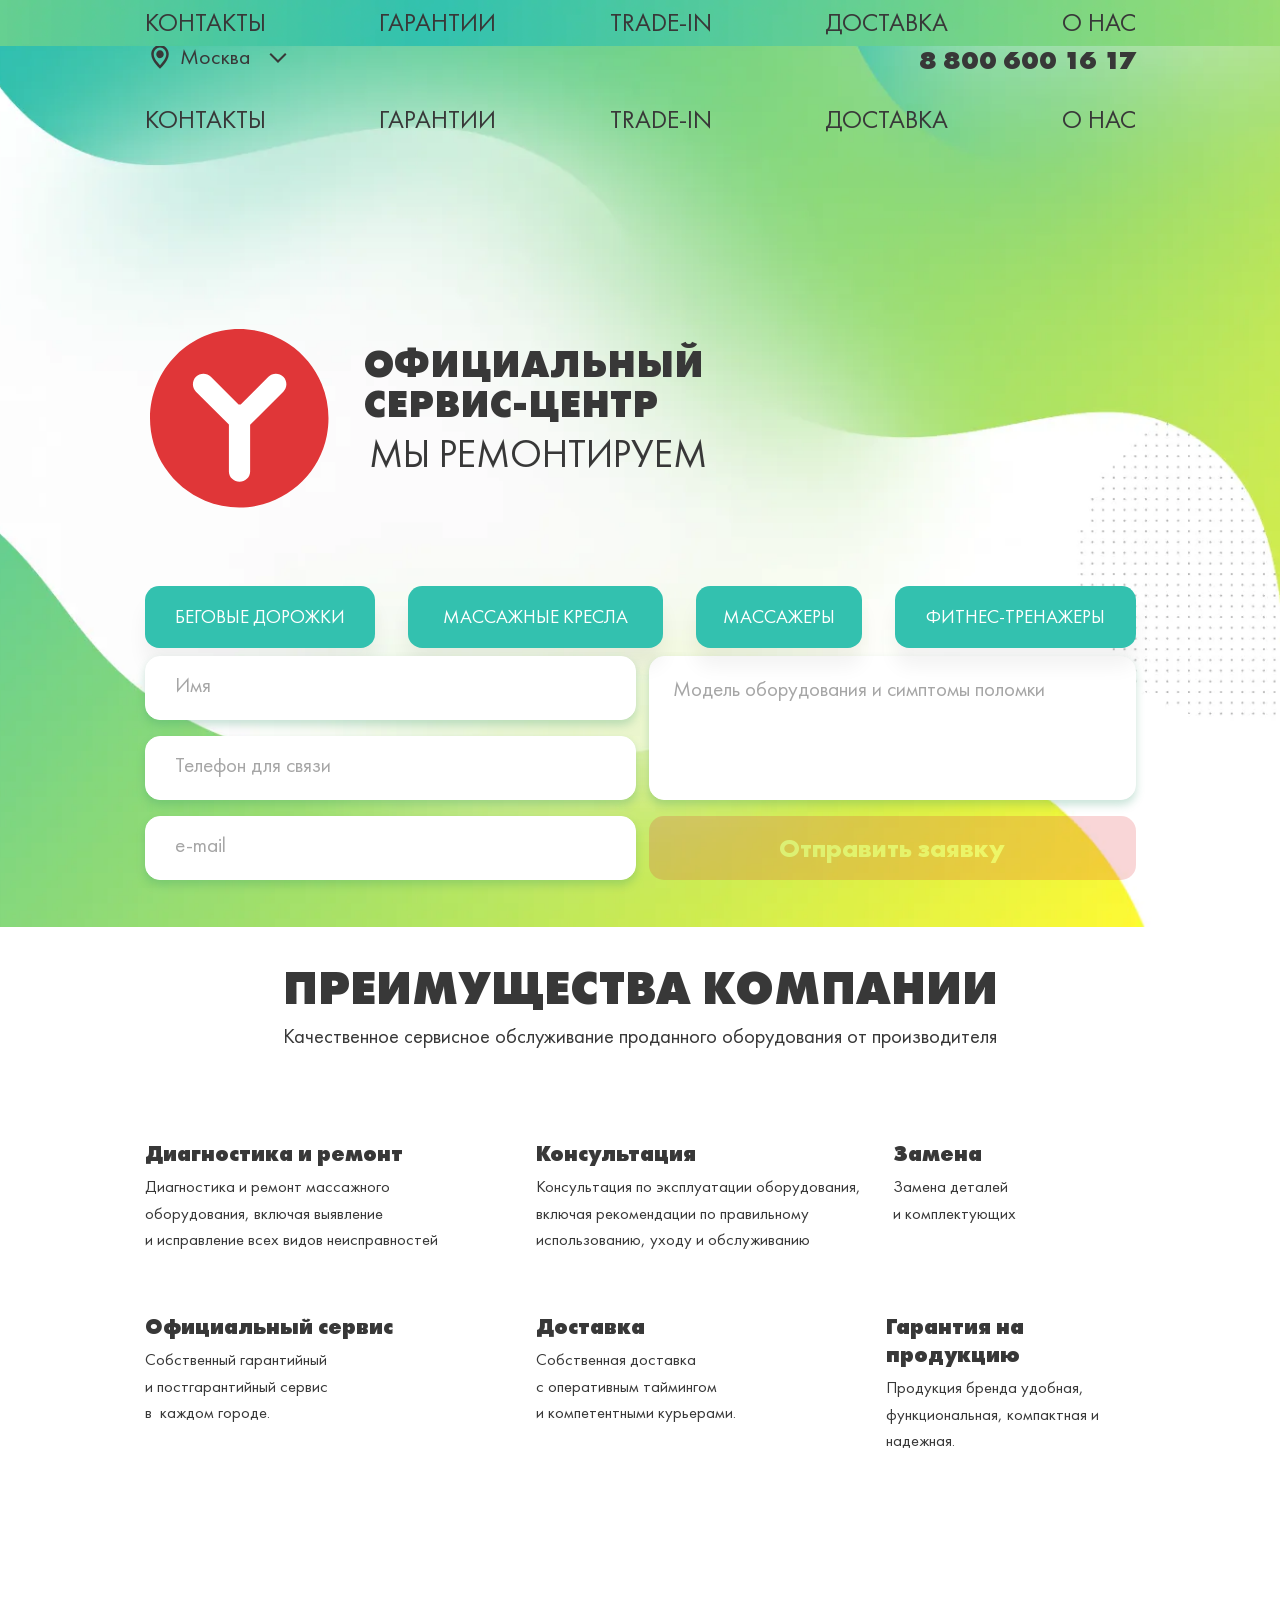
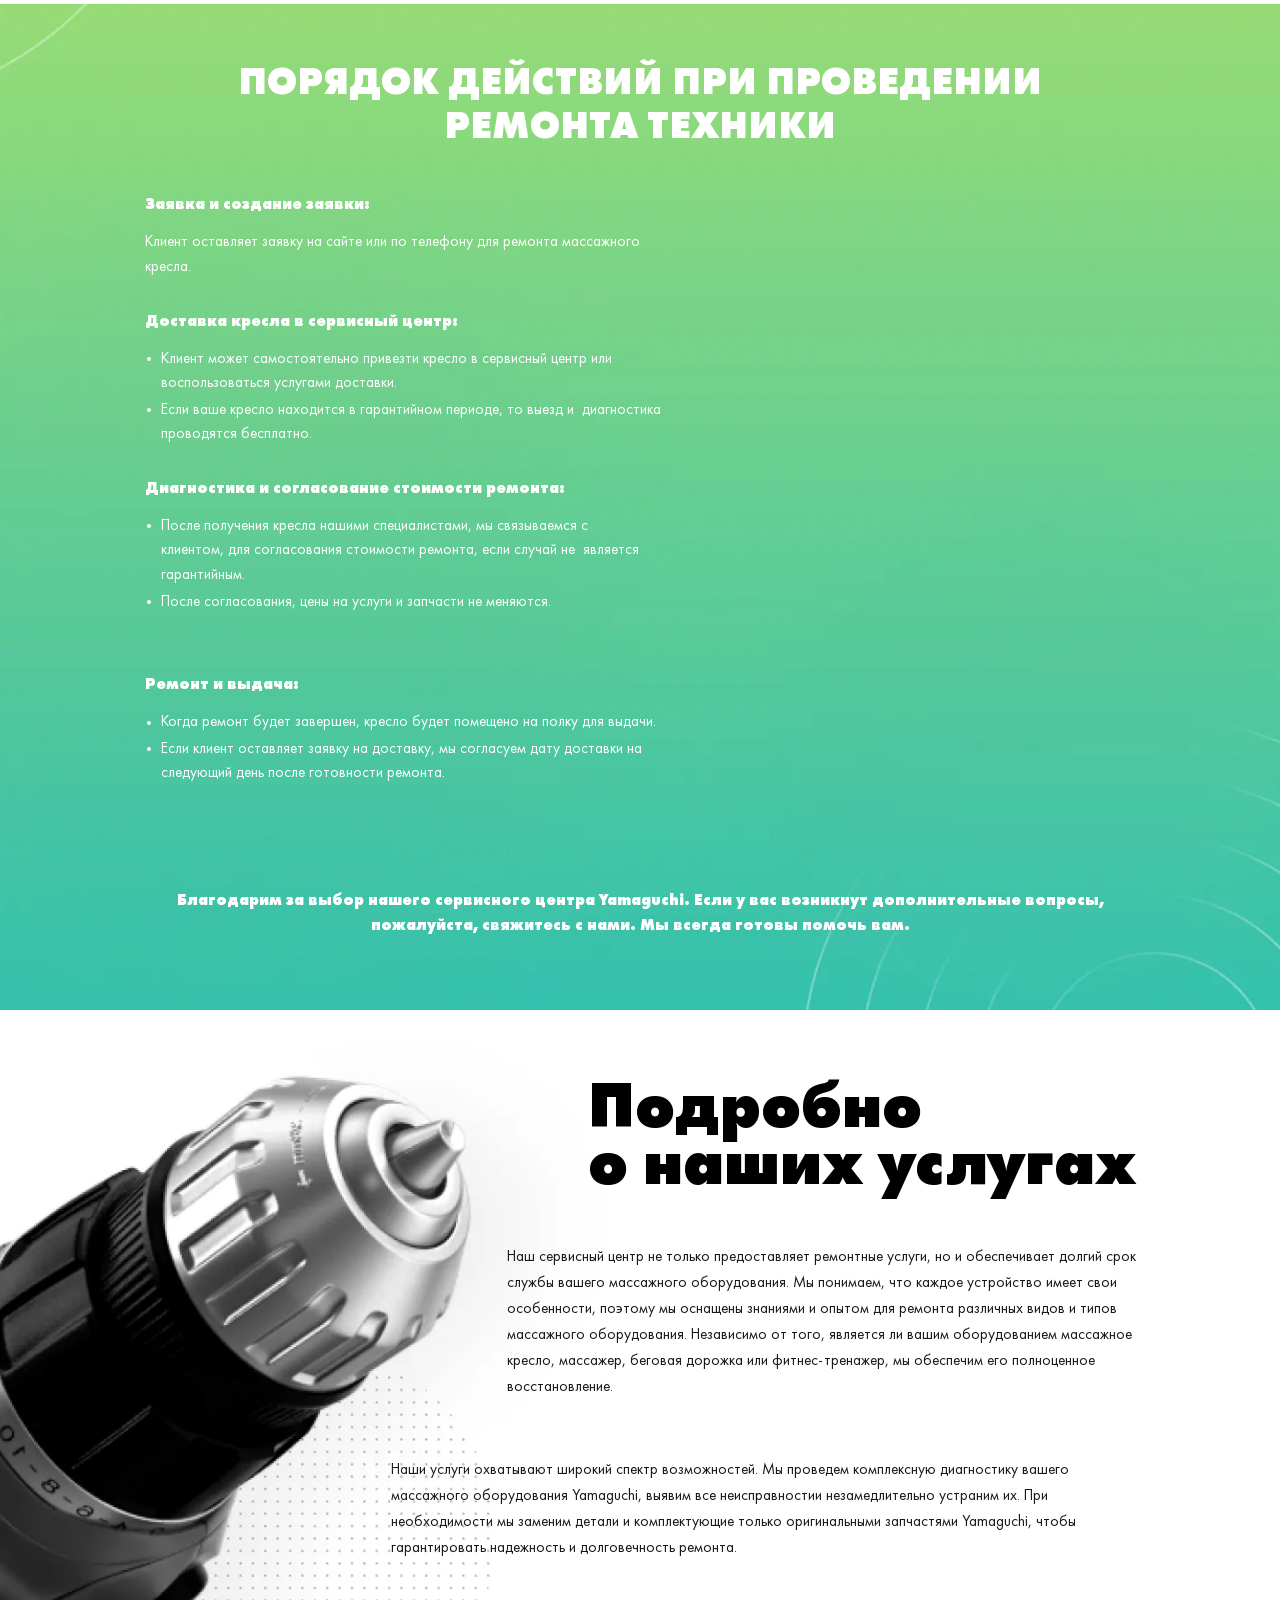
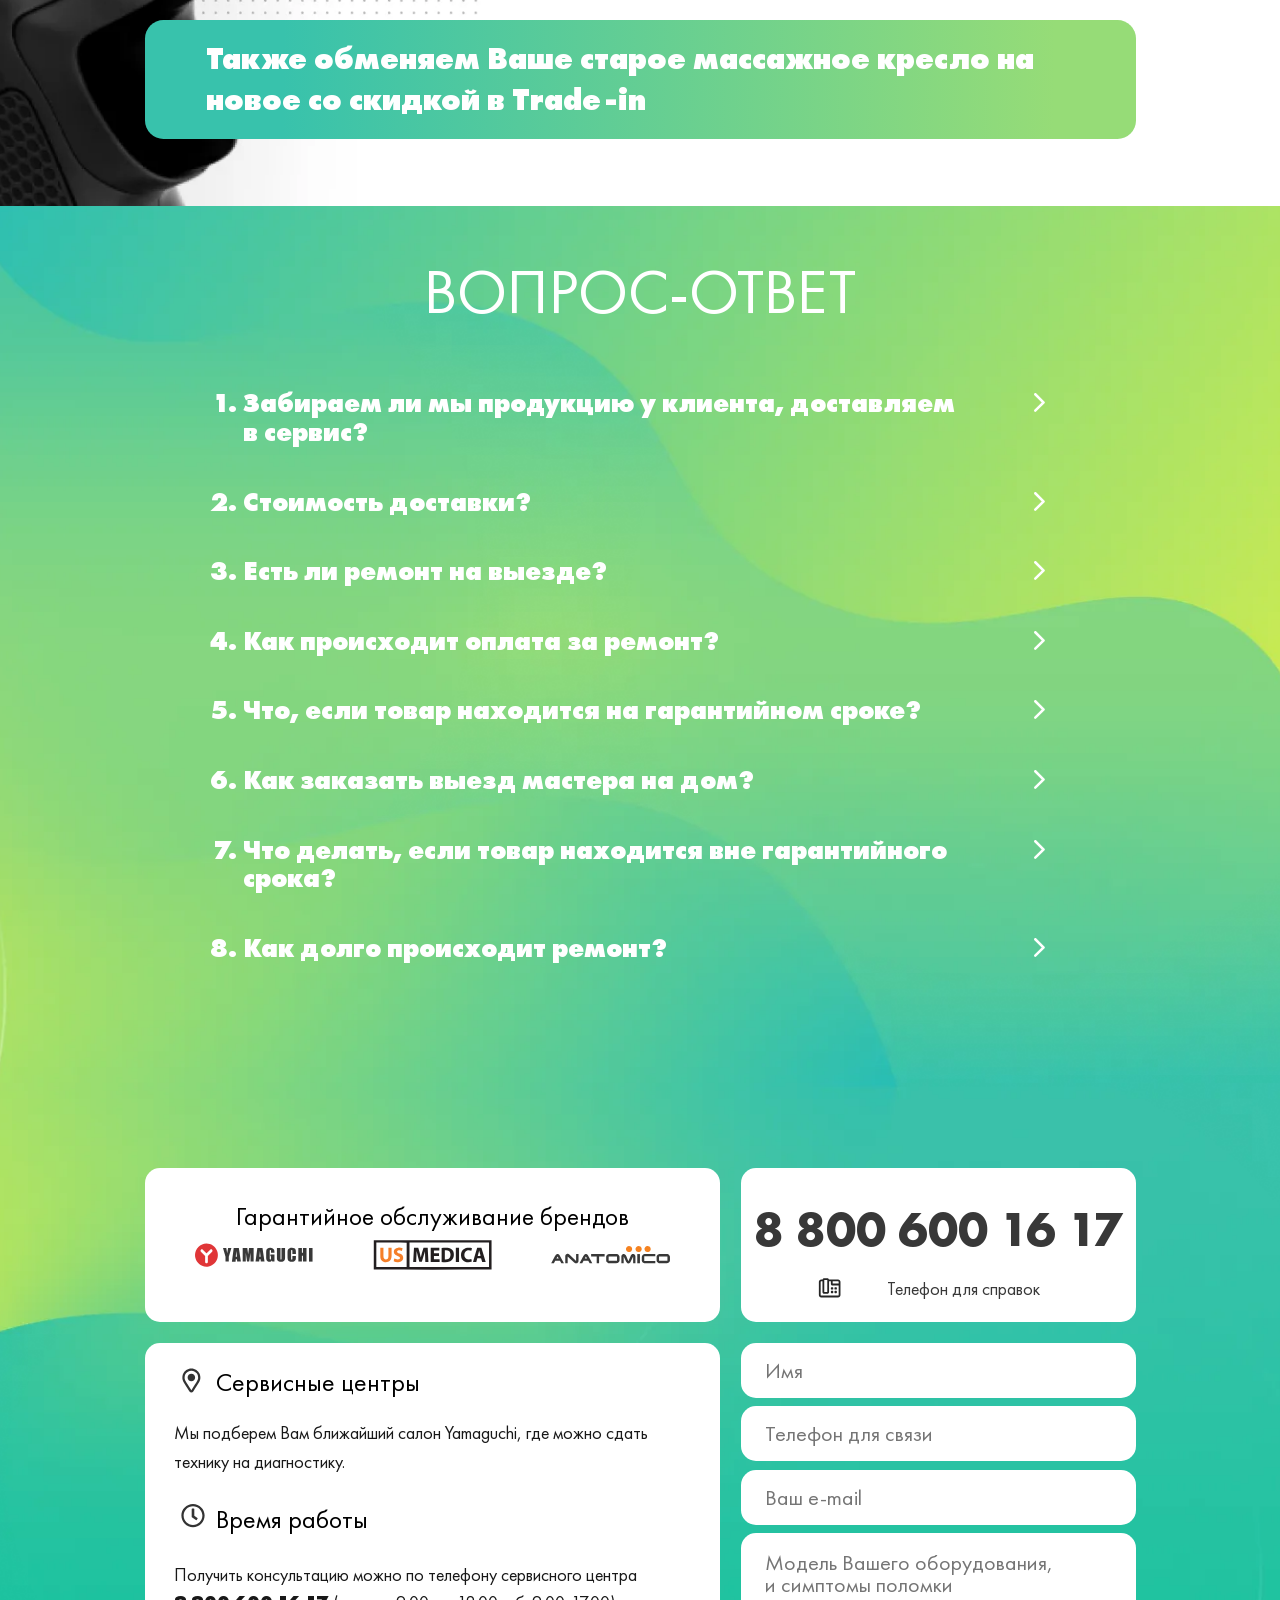
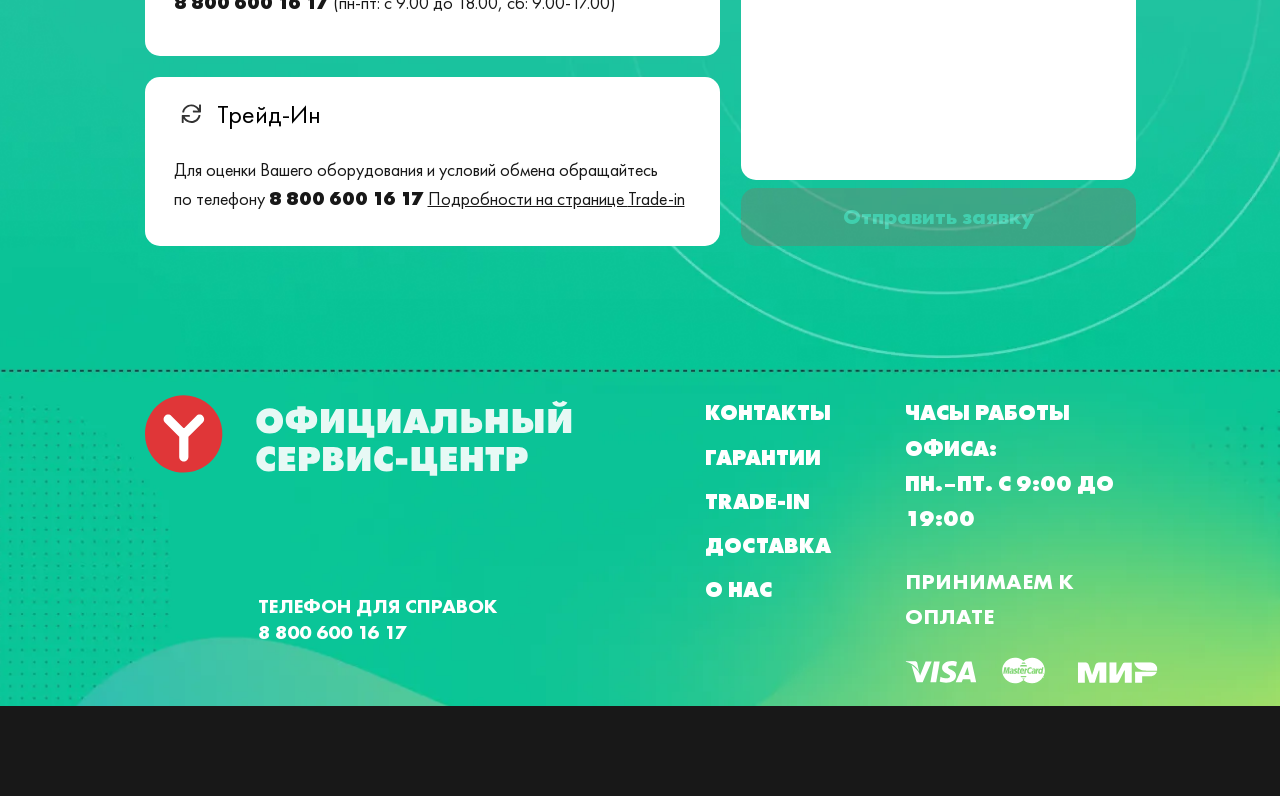
==== commit f5dc8b5f: "Servuce-centry2" ====
--- a/index.html
+++ b/index.html
@@ -718,9 +718,9 @@
                     </div>
                     <img class="details__img-mobile" src="/assets/images/main-page/details-img-mobile_result.webp" alt="">
                     <p class="details__text_short">
-                        Наш сервисный центр не только предоставляет ремонтные услуги, но&nbsp;и&nbsp;обеспечивает <br> долгий срок службы вашего массажного оборудования. Мы&nbsp;понимаем, что каждое <br> устройство имеет свои особенности, поэтому мы оснащены знаниями и опытом для <br> ремонта различных видов  и типов массажного оборудования. Независимо от того,  <br> является ли вашим оборудованием массажное кресло,&nbsp;массажер, беговая дорожка<br> или фитнес-тренажер, мы&nbsp;обеспечим его полноценное восстановление.
+                        Наш сервисный центр не только предоставляет ремонтные услуги, <br> но&nbsp;и&nbsp;обеспечивает долгий срок службы вашего массажного оборудования. <br> Мы&nbsp;понимаем, что каждое устройство имеет свои особенности, поэтому мы оснащены знаниями и опытом для ремонта различных видов  и типов массажного оборудования. Независимо от того,  <br> является ли вашим оборудованием массажное кресло,&nbsp;массажер, беговая дорожка или <br> фитнес-тренажер, <br> мы&nbsp;обеспечим его полноценное восстановление.
                     <p class="details__text">   
-                        Наши услуги охватывают широкий спектр возможностей. Мы проведем комплексную диагностику вашего массажного оборудования Yamaguchi, выявим все неисправностии незамедлительно <br> устраним их. При&nbsp;необходимости мы заменим детали и&nbsp;комплектующие только оригинальными запчастями Yamaguchi, чтобы гарантировать надежность и долговечность ремонта.
+                        Наши услуги охватывают широкий спектр возможностей. Мы проведем комплексную диагностику вашего массажного оборудования Yamaguchi, выявим все неисправностии <br> и незамедлительно устраним их. <br> При&nbsp;необходимости мы заменим детали и&nbsp;комплектующие только оригинальными запчастями Yamaguchi, чтобы гарантировать надежность <br> и долговечность ремонта.
                     </p>
                     
                     <div class="details__detailed">
@@ -730,7 +730,7 @@
                 </div>
             </div>
         </section>
-    <section class="two-sections2"> 
+                <section class="two-sections2"> 
                     <section class="faq">
                         <div class="faq__content container-box">
                             <h2 class="faq__title">ВОПРОС-ОТВЕТ</h2>
@@ -811,7 +811,7 @@
                     <section class="contacts" id="contacts">
                         <div class="contacts__wrapper container-box">
                             <div class="contacts__brands contacts__white-bgc">
-                                <h4 class="contacts__subtitle">Гарантийное обслуживание брендов</h4>
+                                <h4 class="contacts__subtitle contacts__title-mob">Гарантийное обслуживание брендов</h4>
                                 <ul class="contacts__brands-list">
                                     <li class="contacts__brands-item">
                                         <img src="/assets/images/main-page/icon_contacts_yamaguchi.svg" alt="логотип Yamaguchi">
@@ -839,7 +839,7 @@
 
                             <div class="contacts__trade-in contacts__white-bgc">
                                 <h4 class="contacts__subtitle contacts__subtitle_trade-in">Трейд-Ин</h4>
-                                <p class="contacts__text"> Для оценки Вашего оборудования и условий обмена обращайтесь  <br> по телефону <a class="contacts__phone-ancor" href="tel:8-800-600-16-17">8&nbsp;800&nbsp;600&nbsp;16&nbsp;17</a><span class="contacts__text_bold">.</span> <a href="/pages/traid-in.html" class="contacts__link" target="_blank">Подробности&nbsp;на&nbsp;странице <span class="contacts__word-wrap">Trade-in</span> </a></p>
+                                <p class="contacts__text"> Для оценки Вашего оборудования и условий обмена обращайтесь  <br> по телефону <a class="contacts__phone-ancor" href="tel:8-800-600-16-17">8&nbsp;800&nbsp;600&nbsp;16&nbsp;17</a><span class="contacts__text_bold"></span> <a href="/pages/traid-in.html" class="contacts__link" target="_blank">Подробности&nbsp;на&nbsp;странице <span class="contacts__word-wrap">Trade-in</span> </a></p>
                             </div>
 
                             <div class="contacts__phone contacts__gray-bgc">
@@ -863,7 +863,7 @@
                                     <p  class="__js__err contacts__err">Введите корректный адрес электронной почты</p>
                                 </div>
                                 <textarea class="contacts__input contacts__textarea __js__input contacts__input-wrapper" name="message"
-                                placeholder="Модель оборудования, &#10симптомы поломки"></textarea>
+                                placeholder="Модель Вашего оборудования, &#10и симптомы поломки"></textarea>
                                 <button class="contacts__button _disabled " type="submit">Отправить заявку</button>
                             </form>
                         </div>
@@ -907,7 +907,8 @@
                     </div>
                 </div>
             </div>
-    </section>
+            
+        </section>
 </main>
 
     <div class="modal-thanks modal-thanks__overlay ">
--- a/styles/main-page.min.css
+++ b/styles/main-page.min.css
@@ -1 +1 @@
-@font-face{font-family:Gothic;font-display:swap;src:url(/fonts/centurygothic.ttf) format("truetype");font-weight:400;font-style:normal}@font-face{font-family:PTSans;font-display:swap;src:url(/fonts/PTSans.eot);src:url(/fonts/PTSans.eot?#iefix) format("embedded-opentype"),url(/fonts/PTSans.woff2) format("woff2"),url(/fonts/PTSans.woff) format("woff"),url(/fonts/PTSans.ttf) format("truetype"),url(/fonts/PTSans.svg#PTSans) format("svg");font-weight:400;font-style:normal}@font-face{font-family:PTSans;font-display:swap;src:url(/fonts/PTSansBold.eot);src:url(/fonts/PTSansBold.eot?#iefix) format("embedded-opentype"),url(/fonts/PTSansBold.woff2) format("woff2"),url(/fonts/PTSansBold.woff) format("woff"),url(/fonts/PTSansBold.ttf) format("truetype"),url(/fonts/PTSansBold.svg#PTSans) format("svg");font-weight:700;font-style:normal}@font-face{font-family:PTSans;font-display:swap;src:url(/fonts/PTSansItalic.ttf) format("truetype");src:url(/fonts/PTSansItalic.woff2) format("woff2"),url(/fonts/PTSansItalic.woff) format("woff");font-weight:400;font-style:italic}@font-face{font-family:PTSansNarrow;font-display:swap;src:url(/fonts/PTSansNarrow.eot);src:url(/fonts/PTSansNarrow.eot?#iefix) format("embedded-opentype"),url(/fonts/PTSansNarrow.woff2) format("woff2"),url(/fonts/PTSansNarrow.woff) format("woff"),url(/fonts/PTSansNarrow.ttf) format("truetype"),url(/fonts/PTSansNarrow.svg#PTSansNarrow) format("svg");font-weight:400;font-style:normal}@font-face{font-family:PTSansNarrow;font-display:swap;src:url(/fonts/PTSansNarrowBold.eot);src:url(/fonts/PTSansNarrowBold.eot?#iefix) format("embedded-opentype"),url(/fonts/PTSansNarrowBold.woff2) format("woff2"),url(/fonts/PTSansNarrowBold.woff) format("woff"),url(/fonts/PTSansNarrowBold.ttf) format("truetype"),url(/fonts/PTSansNarrowBold.svg#PTSansNarrow) format("svg");font-weight:700;font-style:normal}@font-face{font-family:MyriadProLight;src:url(/fonts/MyriadProLight.eot);src:url(/fonts/MyriadProLight.eot?#iefix) format("embedded-opentype"),url(/fonts/MyriadProLight.woff) format("woff"),url(/fonts/MyriadProLight.woff2) format("woff2"),url(/fonts/MyriadProLight.ttf) format("truetype"),url(/fonts/MyriadProLight.svg#MyriadProLight) format("svg");font-weight:700;font-style:normal;font-display:swap}@font-face{font-family:"Myriad Pro";src:url(/fonts/MyriadPro.otf) format("opentype");src:url(/fonts/MyriadPro.woff2) format("woff2"),url(/fonts/MyriadPro.woff) format("woff");font-weight:400;font-style:normal;font-display:swap}@font-face{font-family:MyriadProBold;src:url(/fonts/MyriadProBold.otf) format("opentype");src:url(/fonts/MyriadProBold.woff2) format("woff2"),url(/fonts/MyriadProBold.woff) format("woff");font-weight:700;font-style:normal;font-display:swap}@font-face{font-family:PragmaticaC;src:url(/fonts/PTPragmaticaCyrillic.ttf) format("opentype");src:url(/fonts/PTPragmaticaCyrillic.woff2) format("woff2"),url(/fonts/PTPragmaticaCyrillic.woff) format("woff");font-weight:400;font-style:normal;font-display:swap}@font-face{font-family:PragmaticaC;src:url(/fonts/PTPragmaticaBoldCyrillic.ttf) format("opentype");src:url(/fonts/PTPragmaticaBoldCyrillic.woff2) format("woff2"),url(/fonts/PTPragmaticaBoldCyrillic.woff) format("woff");font-weight:700;font-style:normal;font-display:swap}@font-face{font-family:Circe;font-display:swap;src:url(/fonts/Circe-Thin.eot);src:url(/fonts/Circe-Thin.eot?#iefix) format("embedded-opentype"),url(/fonts/Circe-Thin.woff) format("woff"),url(/fonts/Circe-Thin.woff2) format("woff2"),url(/fonts/Circe-Thin.ttf) format("truetype");font-weight:100;font-style:normal}@font-face{font-family:Circe;font-display:swap;src:url(/fonts/Circe-ExtraLight.eot);src:url(/fonts/Circe-ExtraLight.eot?#iefix) format("embedded-opentype"),url(/fonts/Circe-ExtraLight.woff) format("woff"),url(/fonts/Circe-ExtraLight.woff2) format("woff2"),url(/fonts/Circe-ExtraLight.ttf) format("truetype");font-weight:200;font-style:normal}@font-face{font-family:Circe;font-display:swap;src:url(/fonts/Circe-Light.eot);src:url(/fonts/Circe-Light.eot?#iefix) format("embedded-opentype"),url(/fonts/Circe-Light.woff) format("woff"),url(/fonts/Circe-Light.woff2) format("woff2"),url(/fonts/Circe-Light.ttf) format("truetype");font-weight:300;font-style:normal}@font-face{font-family:Circe;font-display:swap;src:url(/fonts/Circe-Regular.eot);src:url(/fonts/Circe-Regular.eot?#iefix) format("embedded-opentype"),url(/fonts/Circe-Regular.woff) format("woff"),url(/fonts/Circe-Regular.woff2) format("woff2"),url(/fonts/Circe-Regular.ttf) format("truetype");font-weight:400;font-style:normal}@font-face{font-family:Circe;font-display:swap;src:url(/fonts/Circe-Bold.eot);src:url(/fonts/Circe-Bold.eot?#iefix) format("embedded-opentype"),url(/fonts/Circe-Bold.woff) format("woff"),url(/fonts/Circe-Bold.woff2) format("woff2"),url(/fonts/Circe-Bold.ttf) format("truetype");font-weight:700;font-style:normal}@font-face{font-family:Circe;font-display:swap;src:url(/fonts/Circe-ExtraBold.eot);src:url(/fonts/Circe-ExtraBold.eot?#iefix) format("embedded-opentype"),url(/fonts/Circe-ExtraBold.woff) format("woff"),url(/fonts/Circe-ExtraBold.woff2) format("woff2"),url(/fonts/Circe-ExtraBold.ttf) format("truetype");font-weight:900;font-style:normal}@font-face{font-family:BebasNeue;src:url(/fonts/bebasneuethin.woff2) format("woff2");src:local("☺"),url(/fonts/bebasneuethin.woff) format("woff"),url(/fonts/bebasneuethin.ttf) format("truetype");font-weight:200;font-style:normal;font-display:swap}@font-face{font-family:BebasNeue;src:url(/fonts/bebasneuelight.woff2) format("woff2");src:local("☺"),url(/fonts/bebasneuelight.ttf) format("truetype"),url(/fonts/bebasneuelight.woff) format("woff");font-weight:300;font-style:normal;font-display:swap}@font-face{font-family:BebasNeue;src:url(/fonts/bebasneueregular.eot);src:local("☺"),url(/fonts/bebasneueregular.woff2) format("woff2"),url(/fonts/bebasneueregular.woff) format("woff"),url(/fonts/bebasneueregular.ttf) format("truetype"),url(/fonts/bebasneueregular.svg) format("svg");font-weight:400;font-style:normal;font-display:swap}@font-face{font-family:BebasNeue;src:url(/fonts/bebasneuebold.eot);src:local("☺"),url(/fonts/bebasneuebold.woff2) format("woff2"),url(/fonts/bebasneuebold.woff) format("woff"),url(/fonts/bebasneuebold.ttf) format("truetype"),url(/fonts/bebasneuebold.svg) format("svg");font-weight:700;font-style:normal;font-display:swap}@font-face{font-family:Montserrat;font-display:swap;src:local("Montserrat Light"),local("Montserrat-Light"),url(/fonts/Montserrat-Light.woff2) format("woff2"),url(/fonts/Montserrat-Light.woff) format("woff");font-weight:300;font-style:normal}@font-face{font-family:Montserrat;font-display:swap;src:local("Montserrat"),local("Montserrat-Regular"),url(/fonts/Montserrat-Regular.woff2) format("woff2"),url(/fonts/Montserrat-Regular.woff) format("woff");font-weight:400;font-style:normal}@font-face{font-family:Montserrat;font-display:swap;src:local("Montserrat"),local("Montserrat-Regular"),url(/fonts/Montserrat-Medium.woff2) format("woff2"),url(/fonts/Montserrat-Medium.woff) format("woff");font-weight:500;font-style:normal}@font-face{font-family:Montserrat;font-display:swap;src:local("Montserrat Bold"),local("Montserrat-Bold"),url(/fonts/Montserrat-Bold.woff2) format("woff2"),url(/fonts/Montserrat-Bold.woff) format("woff");font-weight:700;font-style:normal}@font-face{font-family:Montserrat;font-display:swap;src:local("Montserrat Black"),local("Montserrat-Black"),url(/fonts/Montserrat-Black.woff2) format("woff2"),url(/fonts/Montserrat-Black.woff) format("woff");font-weight:900;font-style:normal}@font-face{font-family:Morpha;font-display:swap;src:url(/fonts/Morpha-Bold.woff2) format("woff2");src:local("☺"),url(/fonts/Morpha-Bold.woff) format("woff"),url(/fonts/Morpha-Bold.ttf) format("truetype");font-weight:700;font-style:normal}@font-face{font-family:"Neue Machina";font-display:swap;src:local("NeueMachina-Bold"),local("NeueMachina-Bold"),url(/fonts/NeueMachina-Bold.woff2) format("woff2"),url(/fonts/NeueMachina-Bold.woff) format("woff");font-weight:700;font-style:normal}@font-face{font-family:"Neue Machina";font-display:swap;src:local("NeueMachina-Black"),local("NeueMachina-Black"),url(/fonts/NeueMachina-Black.woff2) format("woff2"),url(/fonts/NeueMachina-Bold.woff) format("woff");font-weight:900;font-style:normal}@font-face{font-family:"Cy Grotesk";font-display:swap;src:url(/fonts/cy-grotesk-grand-dark.otf);font-weight:800;font-style:normal;font-display:swap}@font-face{font-family:RainerTestv04;src:url(/fonts/RainerTestv04-Bold.woff2),url(/fonts/RainerTestv04-Bold.woff);font-weight:700;font-style:normal;font-display:swap}@font-face{font-family:Anticva;font-display:swap;src:local("Anticva"),local("Anticva"),url(/fonts/Anticva-Regular.woff2) format("woff2"),url(/fonts/Anticva-Regular.woff) format("woff"),url(/fonts/Anticva-Regular.otf) format("truetype");font-weight:400;font-style:normal}@font-face{font-family:"Halvar Breitschrift";src:local("HalvarBreit-Blk"),local("HalvarBreit-Blk"),url(/fonts/HalvarBreit-Blk.woff2) format("woff2"),url(/fonts/HalvarBreit-Blk.woff) format("woff");font-weight:900;font-style:normal}@font-face{font-family:Damn;font-display:swap;src:local("Damn"),local("Damn"),url(/fonts/Damn.woff2) format("woff2"),url(/fonts/Damn.woff) format("woff"),url(/fonts/Damn.ttf) format("truetype");font-weight:400;font-style:normal}@font-face{font-family:"Monologue DEMO";font-display:swap;src:local("Monologue_DEMO"),local("Monologue_DEMO"),url(/fonts/Monologue_DEMO.woff) format("woff"),url(/fonts/Monologue_DEMO.ttf) format("opentype");font-weight:400;font-style:normal}@font-face{font-family:Nasalization;font-display:swap;src:local("Nasalization"),local("Nasalization"),url(/fonts/Nasalization.woff) format("woff"),url(/fonts/Nasalization.otf) format("opentype");font-weight:400;font-style:normal}@font-face{font-family:PatsySans;font-display:swap;src:local("PatsySans"),local("PatsySans"),url(/fonts/PatsySans.woff) format("woff"),url(/fonts/PatsySans.otf) format("opentype");font-weight:400;font-style:normal}@font-face{font-family:Lighthaus;src:url(/fonts/Lighthaus.eot);src:url(/fonts/Lighthaus.eot?#iefix) format("embedded-opentype"),url(/fonts/Lighthaus.woff2) format("woff2"),url(/fonts/Lighthaus.woff) format("woff"),url(/fonts/Lighthaus.ttf) format("truetype");font-weight:400;font-style:normal;font-display:swap}@font-face{font-family:UltramonoWide-LightItalic;src:url(/fonts/UltramonoWide-LightItalic.woff2) format("woff2"),url(/fonts/UltramonoWide-LightItalic.woff) format("woff");font-weight:300;font-style:italic;font-display:swap}@font-face{font-family:UltramonoWide-Light;src:url(/fonts/UltramonoWide-Light.woff2) format("woff2"),url(/fonts/UltramonoWide-Light.woff) format("woff");font-weight:300;font-style:normal;font-display:swap}@font-face{font-family:"Nikkyou Sans";src:url(/fonts/NikkyouSans.woff2) format("woff2"),url(/fonts/NikkyouSans.woff) format("woff");font-weight:400;font-style:normal;font-display:swap}@font-face{font-family:Corvetta;src:url(/fonts/Corvetta.woff2) format("woff2"),url(/fonts/Corvetta.woff) format("woff"),url(/fonts/Corvetta.ttf) format("truetype");font-weight:400;font-style:normal;font-display:swap}@font-face{font-family:a_LCDNovaObl;src:url(/fonts/a_lcdnovaobl.woff) format("woff"),url(/fonts/a_lcdnovaobl.ttf) format("truetype");font-weight:400;font-style:normal;font-display:swap}@font-face{font-family:Felidae;src:url(/fonts/Felidae.ttf) format("truetype");font-weight:400;font-style:normal;font-display:swap}@font-face{font-family:"Muller Next Expanded Trial";src:url(/fonts/MullerNextExtraCondTrial-Thin.otf);font-weight:200;font-style:normal;font-display:swap}@font-face{font-family:"Muller Next Expanded Trial";src:url(/fonts/MullerNextExpandedTrial-Regular.otf);font-weight:400;font-style:normal;font-display:swap}@font-face{font-family:"Muller Next Expanded Trial";src:url(/fonts/MullerNextExpandedTrial-ExtraBold.otf);font-weight:750;font-style:normal;font-display:swap}@font-face{font-family:"Muller Next Expanded Trial";src:url(/fonts/MullerNextExpandedTrial-Heavy.otf);font-weight:800;font-style:normal;font-display:swap}@font-face{font-family:"Muller Next Expanded Trial";src:url(/fonts/MullerNextExpandedTrialThinItalic.otf);font-weight:100;font-style:italic;font-display:swap}@font-face{font-family:"Muller Next ExtraCond Trial";src:url(/fonts/MullerNextExtraCondTrial-ExtraBold.otf);font-weight:750;font-style:normal;font-display:swap}@font-face{font-family:"Muller Next ExtraCond Trial";src:url(/fonts/MullerNextExtraCondTrial-Regular.otf);font-weight:400;font-style:normal;font-display:swap}@font-face{font-family:"Muller Next ExtraCond Trial";src:url(/fonts/MullerNextExtraCondTrialThin.otf);font-weight:100;font-style:normal;font-display:swap}@font-face{font-family:"Muller Next Trial";src:url(/fonts/MullerNextTrial-Regular.otf);font-weight:400;font-style:normal;font-display:swap}@font-face{font-family:"Muller Next Trial";src:url(/fonts/MullerNextTrial-ExtraBold.otf);font-weight:750;font-style:normal;font-display:swap}@font-face{font-family:"Muller Next Wide Trial";src:url(/fonts/MullerNextTrial-ThinItalic.woff2);font-weight:100;font-style:italic}@font-face{font-family:Cakra;src:url(/fonts/Cakra-Normal.otf) format("opentype");src:url(/fonts/Cakra-Normal.woff2) format("woff2"),url(/fonts/Cakra-Normal.woff) format("woff");font-weight:400;font-style:normal;font-display:swap}@font-face{font-family:Noteworthy;src:url(/fonts/NoteworthyLight.ttf) format("truetype");font-weight:300;font-style:normal;font-display:swap}@font-face{font-family:Technology;src:url(/fonts/Technology.ttf) format("truetype");font-weight:400;font-style:normal;font-display:swap}@font-face{font-family:Technology;src:url(/fonts/Technology-Bold.ttf) format("truetype");font-weight:600;font-style:normal;font-display:swap}@font-face{font-family:Unbounded;src:url(/fonts/Unbounded-Bold.ttf) format("truetype");font-weight:700;font-style:normal;font-display:swap}@font-face{font-family:Unbounded;src:url(/fonts/Unbounded-Black.ttf) format("truetype");font-weight:900;font-style:normal;font-display:swap}@font-face{font-family:Inter;src:url(/fonts/Inter-Medium.ttf) format("truetype");font-weight:500;font-style:normal;font-display:swap}@font-face{font-family:Inter;src:url(/fonts/Inter-SemiBold.ttf) format("truetype");font-weight:600;font-style:normal;font-display:swap}@font-face{font-family:"Montserrat Alternates";src:url(/fonts/MontserratAlternates-Light.ttf) format("truetype");font-weight:300;font-style:normal;font-display:swap}@font-face{font-family:"Snell Roundhand";src:url(/fonts/snell-roundhand-900.otf) format("opentype");font-weight:900;font-style:italic;font-display:swap}@font-face{font-family:"Snell Roundhand";src:url(/fonts/snell-roundhand-700.otf) format("opentype");font-weight:700;font-style:italic;font-display:swap}@font-face{font-family:Lighthaus;src:url(/fonts/Lighthaus-400.otf) format("opentype");font-weight:400;font-style:normal;font-display:swap}.main-wrapper{position:relative;max-width:1920px;margin:0 auto}.container-box{max-width:1230px;margin:0 auto;box-sizing:border-box}@media all and (max-width:1359px){.container-box{max-width:1023px;padding-left:16px;padding-right:16px}}@media all and (max-width:1023px){.container-box{width:708px;padding:0}}@media all and (max-width:767px){.container-box{width:100%;padding-left:10px;padding-right:10px}}.main-width{width:1710px;margin:0 auto;box-sizing:border-box}@media all and (max-width:1699px){.main-width{width:1240px;padding-left:16px;padding-right:16px}}@media all and (max-width:1699px)and (max-width:1359px){.main-width{width:1023px;padding-left:16px;padding-right:16px}}@media all and (max-width:1699px)and (max-width:1359px)and (max-width:1023px){.main-width{width:708px;padding-left:0;padding-right:0}}@media all and (max-width:1699px)and (max-width:1359px)and (max-width:1023px)and (max-width:767px){.main-width{width:100%;padding-left:16px;padding-right:16px}}html{font-size:100%}body{margin:0;min-width:320px;font-size:14px;font-family:"Futura PT";font-weight:400;color:#fff;box-sizing:border-box}body h1,body h2,body h3,body h4,body h5,body h6,body p{margin:0}body a{text-decoration:none;color:#fff;outline:0}body a:active{outline:0}body ::-moz-focus-inner,body ::-moz-focus-outer{border:0;padding:0}a:hover{cursor:pointer}ul{margin:0;padding:0;list-style:outside none}button{outline:0;border:0;background:unset}button:active{outline:0}iframe{border:0}area{outline:0}input{outline:0}input::-moz-focus-inner{border:0}textarea{outline:0}select{border:0;outline:0}table{border-collapse:collapse}input,select,textarea{font-size:14px;font-family:ubuntu,sans-serif;font-weight:400}.ekko-lightbox .modal-dialog .modal-content .ekko-lightbox-container input{background:0 0!important}.ekko-lightbox .modal-dialog .modal-content .ekko-lightbox-container input:focus{background:0 0!important}@font-face{font-family:"Futura PT";src:url(/assets/fonts/FuturaCyrillicBook.woff2) format("woff2"),url(/assets/fonts/FuturaCyrillicBook.ttf) format("truetype");font-style:normal;font-weight:400;font-display:swap}@font-face{font-family:"Futura PT";src:url(/assets/fonts/FuturaCyrillicBold.woff2) format("woff2"),url(/assets/fonts/FuturaCyrillicBold.ttf) format("truetype");font-style:normal;font-weight:600;font-display:swap}@font-face{font-family:"Futura PT";src:url(/assets/fonts/FuturaCyrillicExtraBold.woff2) format("woff2"),url(/assets/fonts/FuturaCyrillicExtraBold.ttf) format("truetype");font-style:normal;font-weight:800;font-display:swap}@font-face{font-family:Gothic;font-display:swap;src:url(/fonts/centurygothic.ttf) format("truetype");font-weight:400;font-style:normal}@font-face{font-family:PTSans;font-display:swap;src:url(/fonts/PTSans.eot);src:url(/fonts/PTSans.eot?#iefix) format("embedded-opentype"),url(/fonts/PTSans.woff2) format("woff2"),url(/fonts/PTSans.woff) format("woff"),url(/fonts/PTSans.ttf) format("truetype"),url(/fonts/PTSans.svg#PTSans) format("svg");font-weight:400;font-style:normal}@font-face{font-family:PTSans;font-display:swap;src:url(/fonts/PTSansBold.eot);src:url(/fonts/PTSansBold.eot?#iefix) format("embedded-opentype"),url(/fonts/PTSansBold.woff2) format("woff2"),url(/fonts/PTSansBold.woff) format("woff"),url(/fonts/PTSansBold.ttf) format("truetype"),url(/fonts/PTSansBold.svg#PTSans) format("svg");font-weight:700;font-style:normal}@font-face{font-family:PTSans;font-display:swap;src:url(/fonts/PTSansItalic.ttf) format("truetype");src:url(/fonts/PTSansItalic.woff2) format("woff2"),url(/fonts/PTSansItalic.woff) format("woff");font-weight:400;font-style:italic}@font-face{font-family:PTSansNarrow;font-display:swap;src:url(/fonts/PTSansNarrow.eot);src:url(/fonts/PTSansNarrow.eot?#iefix) format("embedded-opentype"),url(/fonts/PTSansNarrow.woff2) format("woff2"),url(/fonts/PTSansNarrow.woff) format("woff"),url(/fonts/PTSansNarrow.ttf) format("truetype"),url(/fonts/PTSansNarrow.svg#PTSansNarrow) format("svg");font-weight:400;font-style:normal}@font-face{font-family:PTSansNarrow;font-display:swap;src:url(/fonts/PTSansNarrowBold.eot);src:url(/fonts/PTSansNarrowBold.eot?#iefix) format("embedded-opentype"),url(/fonts/PTSansNarrowBold.woff2) format("woff2"),url(/fonts/PTSansNarrowBold.woff) format("woff"),url(/fonts/PTSansNarrowBold.ttf) format("truetype"),url(/fonts/PTSansNarrowBold.svg#PTSansNarrow) format("svg");font-weight:700;font-style:normal}@font-face{font-family:MyriadProLight;src:url(/fonts/MyriadProLight.eot);src:url(/fonts/MyriadProLight.eot?#iefix) format("embedded-opentype"),url(/fonts/MyriadProLight.woff) format("woff"),url(/fonts/MyriadProLight.woff2) format("woff2"),url(/fonts/MyriadProLight.ttf) format("truetype"),url(/fonts/MyriadProLight.svg#MyriadProLight) format("svg");font-weight:700;font-style:normal;font-display:swap}@font-face{font-family:"Myriad Pro";src:url(/fonts/MyriadPro.otf) format("opentype");src:url(/fonts/MyriadPro.woff2) format("woff2"),url(/fonts/MyriadPro.woff) format("woff");font-weight:400;font-style:normal;font-display:swap}@font-face{font-family:MyriadProBold;src:url(/fonts/MyriadProBold.otf) format("opentype");src:url(/fonts/MyriadProBold.woff2) format("woff2"),url(/fonts/MyriadProBold.woff) format("woff");font-weight:700;font-style:normal;font-display:swap}@font-face{font-family:PragmaticaC;src:url(/fonts/PTPragmaticaCyrillic.ttf) format("opentype");src:url(/fonts/PTPragmaticaCyrillic.woff2) format("woff2"),url(/fonts/PTPragmaticaCyrillic.woff) format("woff");font-weight:400;font-style:normal;font-display:swap}@font-face{font-family:PragmaticaC;src:url(/fonts/PTPragmaticaBoldCyrillic.ttf) format("opentype");src:url(/fonts/PTPragmaticaBoldCyrillic.woff2) format("woff2"),url(/fonts/PTPragmaticaBoldCyrillic.woff) format("woff");font-weight:700;font-style:normal;font-display:swap}@font-face{font-family:Circe;font-display:swap;src:url(/fonts/Circe-Thin.eot);src:url(/fonts/Circe-Thin.eot?#iefix) format("embedded-opentype"),url(/fonts/Circe-Thin.woff) format("woff"),url(/fonts/Circe-Thin.woff2) format("woff2"),url(/fonts/Circe-Thin.ttf) format("truetype");font-weight:100;font-style:normal}@font-face{font-family:Circe;font-display:swap;src:url(/fonts/Circe-ExtraLight.eot);src:url(/fonts/Circe-ExtraLight.eot?#iefix) format("embedded-opentype"),url(/fonts/Circe-ExtraLight.woff) format("woff"),url(/fonts/Circe-ExtraLight.woff2) format("woff2"),url(/fonts/Circe-ExtraLight.ttf) format("truetype");font-weight:200;font-style:normal}@font-face{font-family:Circe;font-display:swap;src:url(/fonts/Circe-Light.eot);src:url(/fonts/Circe-Light.eot?#iefix) format("embedded-opentype"),url(/fonts/Circe-Light.woff) format("woff"),url(/fonts/Circe-Light.woff2) format("woff2"),url(/fonts/Circe-Light.ttf) format("truetype");font-weight:300;font-style:normal}@font-face{font-family:Circe;font-display:swap;src:url(/fonts/Circe-Regular.eot);src:url(/fonts/Circe-Regular.eot?#iefix) format("embedded-opentype"),url(/fonts/Circe-Regular.woff) format("woff"),url(/fonts/Circe-Regular.woff2) format("woff2"),url(/fonts/Circe-Regular.ttf) format("truetype");font-weight:400;font-style:normal}@font-face{font-family:Circe;font-display:swap;src:url(/fonts/Circe-Bold.eot);src:url(/fonts/Circe-Bold.eot?#iefix) format("embedded-opentype"),url(/fonts/Circe-Bold.woff) format("woff"),url(/fonts/Circe-Bold.woff2) format("woff2"),url(/fonts/Circe-Bold.ttf) format("truetype");font-weight:700;font-style:normal}@font-face{font-family:Circe;font-display:swap;src:url(/fonts/Circe-ExtraBold.eot);src:url(/fonts/Circe-ExtraBold.eot?#iefix) format("embedded-opentype"),url(/fonts/Circe-ExtraBold.woff) format("woff"),url(/fonts/Circe-ExtraBold.woff2) format("woff2"),url(/fonts/Circe-ExtraBold.ttf) format("truetype");font-weight:900;font-style:normal}@font-face{font-family:BebasNeue;src:url(/fonts/bebasneuethin.woff2) format("woff2");src:local("☺"),url(/fonts/bebasneuethin.woff) format("woff"),url(/fonts/bebasneuethin.ttf) format("truetype");font-weight:200;font-style:normal;font-display:swap}@font-face{font-family:BebasNeue;src:url(/fonts/bebasneuelight.woff2) format("woff2");src:local("☺"),url(/fonts/bebasneuelight.ttf) format("truetype"),url(/fonts/bebasneuelight.woff) format("woff");font-weight:300;font-style:normal;font-display:swap}@font-face{font-family:BebasNeue;src:url(/fonts/bebasneueregular.eot);src:local("☺"),url(/fonts/bebasneueregular.woff2) format("woff2"),url(/fonts/bebasneueregular.woff) format("woff"),url(/fonts/bebasneueregular.ttf) format("truetype"),url(/fonts/bebasneueregular.svg) format("svg");font-weight:400;font-style:normal;font-display:swap}@font-face{font-family:BebasNeue;src:url(/fonts/bebasneuebold.eot);src:local("☺"),url(/fonts/bebasneuebold.woff2) format("woff2"),url(/fonts/bebasneuebold.woff) format("woff"),url(/fonts/bebasneuebold.ttf) format("truetype"),url(/fonts/bebasneuebold.svg) format("svg");font-weight:700;font-style:normal;font-display:swap}@font-face{font-family:Montserrat;font-display:swap;src:local("Montserrat Light"),local("Montserrat-Light"),url(/fonts/Montserrat-Light.woff2) format("woff2"),url(/fonts/Montserrat-Light.woff) format("woff");font-weight:300;font-style:normal}@font-face{font-family:Montserrat;font-display:swap;src:local("Montserrat"),local("Montserrat-Regular"),url(/fonts/Montserrat-Regular.woff2) format("woff2"),url(/fonts/Montserrat-Regular.woff) format("woff");font-weight:400;font-style:normal}@font-face{font-family:Montserrat;font-display:swap;src:local("Montserrat"),local("Montserrat-Regular"),url(/fonts/Montserrat-Medium.woff2) format("woff2"),url(/fonts/Montserrat-Medium.woff) format("woff");font-weight:500;font-style:normal}@font-face{font-family:Montserrat;font-display:swap;src:local("Montserrat Bold"),local("Montserrat-Bold"),url(/fonts/Montserrat-Bold.woff2) format("woff2"),url(/fonts/Montserrat-Bold.woff) format("woff");font-weight:700;font-style:normal}@font-face{font-family:Montserrat;font-display:swap;src:local("Montserrat Black"),local("Montserrat-Black"),url(/fonts/Montserrat-Black.woff2) format("woff2"),url(/fonts/Montserrat-Black.woff) format("woff");font-weight:900;font-style:normal}@font-face{font-family:Morpha;font-display:swap;src:url(/fonts/Morpha-Bold.woff2) format("woff2");src:local("☺"),url(/fonts/Morpha-Bold.woff) format("woff"),url(/fonts/Morpha-Bold.ttf) format("truetype");font-weight:700;font-style:normal}@font-face{font-family:"Neue Machina";font-display:swap;src:local("NeueMachina-Bold"),local("NeueMachina-Bold"),url(/fonts/NeueMachina-Bold.woff2) format("woff2"),url(/fonts/NeueMachina-Bold.woff) format("woff");font-weight:700;font-style:normal}@font-face{font-family:"Neue Machina";font-display:swap;src:local("NeueMachina-Black"),local("NeueMachina-Black"),url(/fonts/NeueMachina-Black.woff2) format("woff2"),url(/fonts/NeueMachina-Bold.woff) format("woff");font-weight:900;font-style:normal}@font-face{font-family:"Cy Grotesk";font-display:swap;src:url(/fonts/cy-grotesk-grand-dark.otf);font-weight:800;font-style:normal;font-display:swap}@font-face{font-family:RainerTestv04;src:url(/fonts/RainerTestv04-Bold.woff2),url(/fonts/RainerTestv04-Bold.woff);font-weight:700;font-style:normal;font-display:swap}@font-face{font-family:Anticva;font-display:swap;src:local("Anticva"),local("Anticva"),url(/fonts/Anticva-Regular.woff2) format("woff2"),url(/fonts/Anticva-Regular.woff) format("woff"),url(/fonts/Anticva-Regular.otf) format("truetype");font-weight:400;font-style:normal}@font-face{font-family:"Halvar Breitschrift";src:local("HalvarBreit-Blk"),local("HalvarBreit-Blk"),url(/fonts/HalvarBreit-Blk.woff2) format("woff2"),url(/fonts/HalvarBreit-Blk.woff) format("woff");font-weight:900;font-style:normal}@font-face{font-family:Damn;font-display:swap;src:local("Damn"),local("Damn"),url(/fonts/Damn.woff2) format("woff2"),url(/fonts/Damn.woff) format("woff"),url(/fonts/Damn.ttf) format("truetype");font-weight:400;font-style:normal}@font-face{font-family:"Monologue DEMO";font-display:swap;src:local("Monologue_DEMO"),local("Monologue_DEMO"),url(/fonts/Monologue_DEMO.woff) format("woff"),url(/fonts/Monologue_DEMO.ttf) format("opentype");font-weight:400;font-style:normal}@font-face{font-family:Nasalization;font-display:swap;src:local("Nasalization"),local("Nasalization"),url(/fonts/Nasalization.woff) format("woff"),url(/fonts/Nasalization.otf) format("opentype");font-weight:400;font-style:normal}@font-face{font-family:PatsySans;font-display:swap;src:local("PatsySans"),local("PatsySans"),url(/fonts/PatsySans.woff) format("woff"),url(/fonts/PatsySans.otf) format("opentype");font-weight:400;font-style:normal}@font-face{font-family:Lighthaus;src:url(/fonts/Lighthaus.eot);src:url(/fonts/Lighthaus.eot?#iefix) format("embedded-opentype"),url(/fonts/Lighthaus.woff2) format("woff2"),url(/fonts/Lighthaus.woff) format("woff"),url(/fonts/Lighthaus.ttf) format("truetype");font-weight:400;font-style:normal;font-display:swap}@font-face{font-family:UltramonoWide-LightItalic;src:url(/fonts/UltramonoWide-LightItalic.woff2) format("woff2"),url(/fonts/UltramonoWide-LightItalic.woff) format("woff");font-weight:300;font-style:italic;font-display:swap}@font-face{font-family:UltramonoWide-Light;src:url(/fonts/UltramonoWide-Light.woff2) format("woff2"),url(/fonts/UltramonoWide-Light.woff) format("woff");font-weight:300;font-style:normal;font-display:swap}@font-face{font-family:"Nikkyou Sans";src:url(/fonts/NikkyouSans.woff2) format("woff2"),url(/fonts/NikkyouSans.woff) format("woff");font-weight:400;font-style:normal;font-display:swap}@font-face{font-family:Corvetta;src:url(/fonts/Corvetta.woff2) format("woff2"),url(/fonts/Corvetta.woff) format("woff"),url(/fonts/Corvetta.ttf) format("truetype");font-weight:400;font-style:normal;font-display:swap}@font-face{font-family:a_LCDNovaObl;src:url(/fonts/a_lcdnovaobl.woff) format("woff"),url(/fonts/a_lcdnovaobl.ttf) format("truetype");font-weight:400;font-style:normal;font-display:swap}@font-face{font-family:Felidae;src:url(/fonts/Felidae.ttf) format("truetype");font-weight:400;font-style:normal;font-display:swap}@font-face{font-family:"Muller Next Expanded Trial";src:url(/fonts/MullerNextExtraCondTrial-Thin.otf);font-weight:200;font-style:normal;font-display:swap}@font-face{font-family:"Muller Next Expanded Trial";src:url(/fonts/MullerNextExpandedTrial-Regular.otf);font-weight:400;font-style:normal;font-display:swap}@font-face{font-family:"Muller Next Expanded Trial";src:url(/fonts/MullerNextExpandedTrial-ExtraBold.otf);font-weight:750;font-style:normal;font-display:swap}@font-face{font-family:"Muller Next Expanded Trial";src:url(/fonts/MullerNextExpandedTrial-Heavy.otf);font-weight:800;font-style:normal;font-display:swap}@font-face{font-family:"Muller Next Expanded Trial";src:url(/fonts/MullerNextExpandedTrialThinItalic.otf);font-weight:100;font-style:italic;font-display:swap}@font-face{font-family:"Muller Next ExtraCond Trial";src:url(/fonts/MullerNextExtraCondTrial-ExtraBold.otf);font-weight:750;font-style:normal;font-display:swap}@font-face{font-family:"Muller Next ExtraCond Trial";src:url(/fonts/MullerNextExtraCondTrial-Regular.otf);font-weight:400;font-style:normal;font-display:swap}@font-face{font-family:"Muller Next ExtraCond Trial";src:url(/fonts/MullerNextExtraCondTrialThin.otf);font-weight:100;font-style:normal;font-display:swap}@font-face{font-family:"Muller Next Trial";src:url(/fonts/MullerNextTrial-Regular.otf);font-weight:400;font-style:normal;font-display:swap}@font-face{font-family:"Muller Next Trial";src:url(/fonts/MullerNextTrial-ExtraBold.otf);font-weight:750;font-style:normal;font-display:swap}@font-face{font-family:"Muller Next Wide Trial";src:url(/fonts/MullerNextTrial-ThinItalic.woff2);font-weight:100;font-style:italic}@font-face{font-family:Cakra;src:url(/fonts/Cakra-Normal.otf) format("opentype");src:url(/fonts/Cakra-Normal.woff2) format("woff2"),url(/fonts/Cakra-Normal.woff) format("woff");font-weight:400;font-style:normal;font-display:swap}@font-face{font-family:Noteworthy;src:url(/fonts/NoteworthyLight.ttf) format("truetype");font-weight:300;font-style:normal;font-display:swap}@font-face{font-family:Technology;src:url(/fonts/Technology.ttf) format("truetype");font-weight:400;font-style:normal;font-display:swap}@font-face{font-family:Technology;src:url(/fonts/Technology-Bold.ttf) format("truetype");font-weight:600;font-style:normal;font-display:swap}@font-face{font-family:Unbounded;src:url(/fonts/Unbounded-Bold.ttf) format("truetype");font-weight:700;font-style:normal;font-display:swap}@font-face{font-family:Unbounded;src:url(/fonts/Unbounded-Black.ttf) format("truetype");font-weight:900;font-style:normal;font-display:swap}@font-face{font-family:Inter;src:url(/fonts/Inter-Medium.ttf) format("truetype");font-weight:500;font-style:normal;font-display:swap}@font-face{font-family:Inter;src:url(/fonts/Inter-SemiBold.ttf) format("truetype");font-weight:600;font-style:normal;font-display:swap}@font-face{font-family:"Montserrat Alternates";src:url(/fonts/MontserratAlternates-Light.ttf) format("truetype");font-weight:300;font-style:normal;font-display:swap}@font-face{font-family:"Snell Roundhand";src:url(/fonts/snell-roundhand-900.otf) format("opentype");font-weight:900;font-style:italic;font-display:swap}@font-face{font-family:"Snell Roundhand";src:url(/fonts/snell-roundhand-700.otf) format("opentype");font-weight:700;font-style:italic;font-display:swap}@font-face{font-family:Lighthaus;src:url(/fonts/Lighthaus-400.otf) format("opentype");font-weight:400;font-style:normal;font-display:swap}.main-wrapper{position:relative;max-width:1920px;margin:0 auto}.container-box{max-width:1230px;margin:0 auto;box-sizing:border-box}@media all and (max-width:1359px){.container-box{max-width:1023px;padding-left:16px;padding-right:16px}}@media all and (max-width:1023px){.container-box{width:708px;padding:0}}@media all and (max-width:767px){.container-box{width:100%;padding-left:10px;padding-right:10px}}.main-width{width:1710px;margin:0 auto;box-sizing:border-box}@media all and (max-width:1699px){.main-width{width:1240px;padding-left:16px;padding-right:16px}}@media all and (max-width:1699px)and (max-width:1359px){.main-width{width:1023px;padding-left:16px;padding-right:16px}}@media all and (max-width:1699px)and (max-width:1359px)and (max-width:1023px){.main-width{width:708px;padding-left:0;padding-right:0}}@media all and (max-width:1699px)and (max-width:1359px)and (max-width:1023px)and (max-width:767px){.main-width{width:100%;padding-left:16px;padding-right:16px}}html{font-size:100%}body{margin:0;min-width:320px;font-size:14px;font-family:"Futura PT";font-weight:400;color:#fff;box-sizing:border-box}body h1,body h2,body h3,body h4,body h5,body h6,body p{margin:0}body a{text-decoration:none;color:#fff;outline:0}body a:active{outline:0}body ::-moz-focus-inner,body ::-moz-focus-outer{border:0;padding:0}a:hover{cursor:pointer}ul{margin:0;padding:0;list-style:outside none}button{outline:0;border:0;background:unset}button:active{outline:0}iframe{border:0}area{outline:0}input{outline:0}input::-moz-focus-inner{border:0}textarea{outline:0}select{border:0;outline:0}table{border-collapse:collapse}input,select,textarea{font-size:14px;font-family:ubuntu,sans-serif;font-weight:400}.ekko-lightbox .modal-dialog .modal-content .ekko-lightbox-container input{background:0 0!important}.ekko-lightbox .modal-dialog .modal-content .ekko-lightbox-container input:focus{background:0 0!important}@font-face{font-family:"Futura PT";src:url(/assets/fonts/FuturaCyrillicBook.woff2) format("woff2"),url(/assets/fonts/FuturaCyrillicBook.ttf) format("truetype");font-style:normal;font-weight:400;font-display:swap}@font-face{font-family:"Futura PT";src:url(/assets/fonts/FuturaCyrillicBold.woff2) format("woff2"),url(/assets/fonts/FuturaCyrillicBold.ttf) format("truetype");font-style:normal;font-weight:600;font-display:swap}@font-face{font-family:"Futura PT";src:url(/assets/fonts/FuturaCyrillicExtraBold.woff2) format("woff2"),url(/assets/fonts/FuturaCyrillicExtraBold.ttf) format("truetype");font-style:normal;font-weight:800;font-display:swap}.footer{overflow:hidden;max-width:1920px;margin:0 auto;padding:65px 0 67px}@media all and (max-width:1023px){.footer{background:url(/assets/images/main-page/bg-img/footer_result.webp) no-repeat center;background-size:cover}}.footer__menu li:not(:last-of-type){padding-bottom:9px}.footer__menu a{transition:all .2s linear}.footer__menu a:hover{color:#181818}@media all and (max-width:1023px){.footer__menu{display:none}}.footer__content{display:grid;grid-template-columns:1fr .8fr 1.3fr;grid-template-areas:"logo menu hours" "phone menu cards";grid-column-gap:104px;grid-row-gap:28px;padding-left:35px;padding-right:21px}@media all and (max-width:1100px){.footer__content{padding-right:0}}@media all and (max-width:1359px){.footer__content{padding-left:16px;grid-column-gap:74px}}@media all and (max-width:1023px){.footer__content{display:flex;flex-direction:column;text-align:center;padding-left:0}}@media all and (max-width:767px){.footer__content{grid-template-columns:1fr;grid-template-areas:"phone" "hours" " cards";grid-row-gap:16px;justify-items:center;text-align:center}}@media all and (max-width:1023px){.footer__content{padding-bottom:42px;grid-row-gap:24px}}.footer__logo{grid-area:logo}@media all and (max-width:1023px){.footer__logo{display:none}}.footer__phone{grid-area:phone;font-family:"Futura PT";font-weight:600;font-size:20px;line-height:128%;text-transform:uppercase;color:#fff;padding-left:113px;padding-top:30px}@media all and (max-width:1023px){.footer__phone{padding-left:0}}@media all and (max-width:450px){.footer__phone{padding-top:5px}}.footer__phone a{transition:all .2s}.footer__phone a:hover{color:#181818}@media all and (max-width:767px){.footer__phone a:hover{color:#fff}}.footer__menu{grid-area:menu}@media all and (max-width:767px){.footer__menu{display:none}}.footer__hours{grid-area:hours}.footer__cards{grid-area:cards}.footer__cards p{font-weight:600}.footer__text{font-family:"Futura PT";font-weight:800;font-size:22px;line-height:160.86%;text-transform:uppercase;color:#fff}.footer__payment-list{display:flex;align-items:center;justify-content:flex-start}.footer__payment-list img{margin-bottom:-34px}@media all and (max-width:1023px){.footer__payment-list{justify-content:center}}@media all and (max-width:450px){.footer__payment-list{margin-top:-17px}}.footer__payment-list li:nth-child(2){margin-bottom:-20px}.footer__payment-list li:nth-child(3){margin-left:7px}*,::after,::before{box-sizing:border-box}html{scroll-behavior:smooth}body{background:#181818}::-webkit-scrollbar{width:6px}::-webkit-scrollbar-thumb{background:rgba(255,255,255,.2);border-radius:2px}.header-fixed.hide-header{position:fixed;top:0;opacity:1;transition:opacity .3s linear}.header-fixed{background-color:rgba(72,52,82,.64);width:100%;z-index:100;position:absolute;opacity:0;top:-200px;left:0;width:100%;transition:opacity .3s linear;background:url(/assets/images/main-page/bg-img-header_result.webp) no-repeat center;background-size:cover}@media all and (max-width:1023px){.header-fixed{height:40px;background:url(/assets/images/main-page/bg-img-header-mobile_result.webp) no-repeat center;background-size:cover}}.header-fixed .container-box{max-width:100%}.header-fixed .container-box-desktop{max-width:1290px}@media all and (max-width:1359px){.header-fixed .container-box-desktop{max-width:1083px}}.header-fixed__black-bgc_js{background-color:#181818;opacity:1;transition:all .2s linear;font-weight:900;display:flex;margin:0 auto;align-items:center;background:url(/assets/images/main-page/bg-img-header_result.webp) no-repeat center;background-size:cover}@media all and (max-width:1023px){.header-fixed__black-bgc_js{background:url(/assets/images/main-page/bg-img-header-mobile_result.webp) no-repeat center;background-size:cover}}.header-fixed__black-bgc_js .service-center__choose-city{display:none}.header-fixed__black-bgc_js .service-center__top{display:none}.header-fixed__black-bgc_js .header__menu{width:100%}@media all and (max-width:350px){.header-fixed__black-bgc_js .header__menu{height:40px}}.header-fixed__black-bgc_js ul{padding:0}.header-fixed__black-bgc_js a{font-weight:900!important}.header-fixed__black-bgc_js a:hover{z-index:0;position:relative;color:#fff;font-weight:900}.header-fixed__black-bgc_js a:hover::after{content:"";display:block;position:absolute;width:calc(100% + 55px);height:50px;background-color:rgba(255,255,255,.1);top:50%;left:50%;transform:translate(-50%,-50%);z-index:-1}@media all and (max-width:1023px){.header-fixed__black-bgc_js .header__img{display:block;position:absolute;right:0}}.header-fixed__menu{display:block;margin:0 auto}@media all and (max-width:1023px){.header-fixed__menu{height:65px}}.header-fixed__menu-list{display:flex;justify-content:space-between;padding:0}@media all and (max-width:1023px){.header-fixed__menu-list{display:none;flex-direction:column}}.header-fixed__menu-item:hover{color:#383838;background-color:#7ce3d5}.header-fixed__menu-item{display:flex;justify-content:center;align-items:center;overflow:visible;transition:all .2s linear;padding:10px 30px}.header-fixed__menu-item a{display:block;font-family:"Futura PT";font-weight:400;font-size:clamp(12px,2vw,28px);line-height:100%;text-transform:uppercase;color:#383838;transition:all .2s linear;z-index:0}.header-fixed__mobile-menu{display:none;justify-content:space-between;align-items:flex-start;align-items:center;padding-left:11px;padding-right:13px;padding-top:5px;max-width:708px}@media all and (max-width:1023px){.header-fixed__mobile-menu{display:flex;align-items:center;position:absolute;width:100%;z-index:2;left:50%;transform:translateX(-50%)}}.header-fixed__menu-burger{width:22px;height:22px;position:relative;display:flex;flex-direction:column;justify-content:flex-start;align-items:flex-end}.header-fixed__menu-burger.hide-burger-fixed{display:none}.header-fixed .js-menu-fixed__close{display:none;font-size:25px;line-height:100%}.header-fixed .js-menu-fixed__close.hide-close-fixed{display:block}.header{position:relative;z-index:2;height:100px;width:100%;transition:all .5s}@media all and (max-width:1023px){.header .service-center__top{padding-top:40px}}@media all and (max-width:767px){.header .service-center__top{padding-top:20px}}@media all and (max-width:350px){.header .service-center__top{padding-top:0}}@media all and (max-width:1023px){.header{height:clamp(50px,8vw,85px)}}.header__sticky_js{position:static;top:0;transition:all .4s}.header__hide_js{opacity:0;transition:all .4s;top:-1000000px}.header__wrapper{position:relative;max-width:1920px;height:50px;margin:0 auto;transition:all .4s}.header__wrapper a:hover{color:#181818}@media all and (max-width:1023px){.header__wrapper{height:clamp(50px,8vw,85px)}}@media all and (max-width:350px){.header__wrapper{height:40px}}.header__img{display:none}.header__menu{display:block;margin:0 auto}@media all and (max-width:1023px){.header__menu{height:65px}}.header__menu-list{display:flex;justify-content:space-between;padding:33px 0 15px}@media all and (max-width:1023px){.header__menu-list{display:none;flex-direction:column}}.header__menu-item{display:flex;justify-content:center;align-items:center;overflow:visible;transition:all .2s linear}.header__menu-item a{display:block;font-family:"Futura PT";font-weight:400;font-size:clamp(12px,2vw,28px);line-height:100%;text-transform:uppercase;color:#383838;transition:all .2s linear;z-index:0}.header__title{display:none}@media all and (max-width:1023px){.header__title{display:block;font-family:"Futura PT";font-weight:400;text-transform:uppercase;color:#fff;font-size:clamp(18px,3vw,105px)}}.header__mobile{position:relative}.header__logo{display:flex;align-items:center}@media all and (max-width:350px){.header__logo img{max-width:169px}}.header__mobile-menu{display:none;justify-content:space-between;align-items:flex-start;align-items:center;padding-left:13px;padding-right:13px;padding-top:5px;max-width:708px}@media all and (max-width:1023px){.header__mobile-menu{display:flex;position:absolute;width:100%;z-index:2;left:50%;transform:translateX(-50%)}}@media all and (max-width:350px){.header__mobile-menu{padding-left:11px;padding-right:13px}}.header__menu-burger{width:22px;height:22px;position:relative;display:flex;flex-direction:column;justify-content:flex-start;align-items:flex-end}.header__line-1{display:block;width:22px;height:2px;background-color:#383838;margin-bottom:4px}.header__line-2{display:block;width:22px;height:2px;background-color:#383838;margin-bottom:4px}.header__line-3{display:block;width:11px;height:2px;background-color:#383838;margin-bottom:4px;text-align:right}.js-menu__mob{position:fixed;height:294px;width:100vw;z-index:3;top:0;background-color:#181818;display:none;border-radius:18.452px;background:linear-gradient(91deg,#38c2ac 13.96%,#96dc77 91.67%);background-size:cover}.js-menu__mob_active{display:block}.js-menu__mob-list{display:flex;margin:0 auto;margin-top:12px;position:relative;padding:0 14px;max-width:708px}.js-menu__mob-item:nth-of-type(3){text-transform:uppercase}.js-menu__mob-item{margin-bottom:16px;font-family:"Futura PT";font-style:normal;font-weight:400;font-size:16px;line-height:20px;color:#fff}.js-menu__mob-img{position:absolute;right:14px;top:50%;transform:translateY(-50%);width:142px}.js-menu__close{font-size:25px;line-height:100%;margin-top:0}.service-center__city-list-mobile{margin-top:68px;padding-top:7px;overflow-y:scroll;height:609px;position:absolute;width:99%;z-index:50000;margin-left:-9px}.service-center__city-list-mobile .service-center__list-item{padding-bottom:9px;padding-top:3px}.js-cities__top-wrapper{display:flex;justify-content:space-between;width:100%}.js-cities__list__active{opacity:1;visibility:visible}.js-cities__mob{position:fixed;height:100%;width:100vw;z-index:3;top:0;background-color:#181818;display:none;background:url(/assets/images/main-page/bg-img-cities2_result.webp) no-repeat center;background-size:cover}.js-cities__active{display:block}.js-cities__header{display:flex;justify-content:space-between;align-items:flex-start;padding:5px 13px 13px 13px;flex-wrap:wrap}@media all and (max-width:767px){.js-cities__header{padding:5px 3px 13px}}.js-cities__title{font-family:"Futura PT";font-style:normal;font-weight:700;font-size:20.8px;line-height:100%;text-transform:uppercase;color:#fff}.js-cities__close{font-size:25px;line-height:100%}.js-cities__img{position:absolute;top:0;right:0;z-index:-1}.js-cities__list{width:100%}.js-cities__header{max-width:708px;margin:0 auto}.service-center{padding:10px 0 1px;margin:-110px 0 0;position:relative;background:url(/assets/images/main-page/bg-img_result.webp) no-repeat center;background-size:cover}@media all and (max-width:767px){.service-center{background:url(/assets/images/main-page/bg-img-main-mobile_result.webp) no-repeat center;background-size:cover}}.service-center__top{display:flex;justify-content:space-between;align-items:end}.service-center__top-a{font-size:clamp(16.66px,2vw,34.813px);font-weight:800;color:#383838;margin-bottom:-3px}.service-center__current-city{background:0 0;border:none;font-family:"Futura PT";font-weight:400;font-size:14px;line-height:160%}.service-center__content{position:relative;margin-top:329px}@media all and (max-width:1023px){.service-center__content{margin-top:219px}}@media all and (max-width:767px){.service-center__content{padding-bottom:8px}}@media all and (max-width:450px){.service-center__content{margin-top:183px}}@media all and (max-width:350px){.service-center__content{margin-top:129px}}.service-center__title-group{font-family:"Futura PT";font-style:normal;font-weight:700;font-size:clamp(25px,2vw,56.94px);line-height:106.5%;text-transform:uppercase;color:#fff;margin:0 0 78px 5px;display:flex;max-width:800px}@media all and (max-width:1023px){.service-center__title-group{margin-bottom:30px;font-size:clamp(13.5px,3vw,40px);padding:0 15px;max-width:480px}}@media all and (max-width:767px){.service-center__title-group{max-width:400px;margin:0 auto;padding:0 0 25px}}@media all and (max-width:350px){.service-center__title-group{margin:0 0 -4px 28px}}.service-center__logo{max-width:clamp(70px,14vw,198px);width:100%;margin-right:35.68px;margin-left:0}@media all and (max-width:450px){.service-center__logo{margin-right:12px;padding-top:5px}}@media all and (max-width:350px){.service-center__logo{padding-top:8px}}.service-center__title-wrapper{position:relative;display:inline-block;height:100vh;width:100vw;position:fixed;z-index:3;background:brown}.service-center__title-wrapper a{font-family:Gilroy;font-style:normal;font-weight:800;font-size:clamp(40px,4vw,50px);line-height:86px;vertical-align:middle;float:right;position:absolute;right:0;bottom:10%}@media all and (max-width:1023px){.service-center__title-wrapper a{display:none}}.service-center__bg{height:1799px;left:0;position:absolute;display:block;z-index:-1}.service-center__bg img{object-fit:cover;height:100%;width:100%}@media all and (max-width:767px){.service-center__bg img{display:none}}.service-center__select{min-width:160px;width:-moz-fit-content;width:fit-content;cursor:pointer;font-family:"Futura PT";font-style:normal;font-weight:400;font-size:clamp(15.197px,2vw,22px);line-height:160%;color:#383838;padding-top:0;border-radius:5px;display:flex;align-items:center;justify-content:start;width:max-content;transition:.2s}@media all and (max-width:1023px){.service-center__select{margin-left:13px}}@media all and (max-width:767px){.service-center__select{margin-left:0}}@media all and (max-width:450px){.service-center__select{min-width:156px}}.service-center__select:hover{background-color:#000}@media all and (max-width:767px){.service-center__select:hover{background-color:rgba(0,0,0,0)}}.service-center__select::before{content:url(/assets/images/main-page/location.svg);max-height:31px;margin-right:5px}@media all and (max-width:350px){.service-center__select::before{content:url(/assets/images/main-page/location-mobile.svg);margin-right:4px}}.service-center__select::after{content:url(/assets/images/main-page/arrow-down.svg);transform:rotate(0);max-height:24px;margin-left:15px}@media all and (max-width:350px){.service-center__select::after{content:url(/assets/images/main-page/arrow-down-mobile.svg);max-height:17px;margin-left:9px}}.service-center__city-list{visibility:hidden;opacity:0;border-radius:5px;margin-top:-7px;padding-top:7px;overflow-y:scroll;height:272px;position:absolute;width:100%;z-index:50000;background:url(/assets/images/main-page/bg-img-cities2_result.webp) no-repeat center;background-size:cover}@media all and (max-width:1023px){.service-center__city-list{margin-left:13px;display:none}}@media all and (max-width:767px){.service-center__city-list{margin-left:0}}.service-center__city-list._city-list_active{opacity:1;animation:wrapper .2s ease;visibility:visible;position:inherit;z-index:10;position:absolute}.service-center__mobile-city-list_js{width:100vw;height:100vh;z-index:10;visibility:visible;opacity:1;padding-top:85px;border-radius:0;background-color:#181818}.service-center__list-item{font-family:"Futura PT";font-style:normal;font-weight:300;font-size:18px;line-height:20px;color:#fff;margin-left:2px;padding-left:12px;margin-right:18px;padding-bottom:5px;padding-top:4px;cursor:pointer}.service-center__list-item:hover{background:rgba(255,255,255,.2);border-radius:5px}.service-center__choose-city{position:static;width:-moz-fit-content;width:fit-content;padding-top:39px}.service-center__mobile_js{position:fixed;z-index:100;left:0;width:100vw;height:100vh;top:0;background-color:#181818}.service-center__city-choice__title{display:none;position:absolute;z-index:1000;padding:20px 0 0 13px;font-family:Porsche;font-weight:400;text-transform:uppercase;color:#fff;font-size:clamp(18px,3vw,105px)}.service-center__city-choice__title_js{display:block;position:fixed;width:100%;background:#181818}.service-center__city-choice__header{width:100%;height:85px;display:none}.service-center__city-choice__img{position:fixed;right:0;top:0;z-index:1000}@keyframes wrapper{0%{opacity:1;scale:2}100%{scale:1}}.service-center__arrows{position:absolute;top:306px;right:0;z-index:0;width:226px}.service-center__arrows img{width:100%}.service-center ._active{background-color:#000}.service-center ._active::after{transform:rotate(-90deg)}.service-center__subtitle-h1{line-height:106%;max-width:506px;padding-top:14.64px;color:#383838}@media all and (max-width:767px){.service-center__subtitle-h1{padding-top:12.64px}}.service-center__subtitle-p{font-size:clamp(14px,4vw,39.8px);font-weight:400;line-height:100%;padding:8.82px 0 0 4.57px;color:#383838}@media all and (max-width:350px){.service-center__subtitle-p{padding:3px 0 0 1px}}.service-center__subtitle-p__img{width:100%}.service-center__subtitle-p a{display:none;font-family:Gilroy;font-style:normal;font-weight:800;font-size:40px;line-height:68px;color:#fff;margin-bottom:31px}@media all and (max-width:1023px){.service-center__subtitle-p a{display:block;align-self:center;justify-self:center}}.service-center__subtitle-p img{position:absolute;right:0;bottom:0;width:clamp(142px,5vw,226px)}@media all and (max-width:1023px){.service-center__subtitle-p img{display:block;top:-32px;float:right}}.service-center__text{font-family:"Futura PT";font-size:clamp(15px,4.8vw,25px);line-height:65%;text-align:center;color:#fff;font-weight:400;text-transform:uppercase;position:relative}@media all and (max-width:1023px){.service-center__text{line-height:100%}}.service-center__list{display:grid;grid-template-columns:.97fr 1.07fr .7fr 1.01fr;grid-template-rows:clamp(42px,3vw,66px);margin:0 auto;gap:33px;margin-bottom:28px}@media all and (max-width:1023px){.service-center__list{gap:10px}}@media all and (max-width:767px){.service-center__list{grid-template-columns:1fr;grid-template-rows:none;max-width:400px}.service-center__list li:nth-child(1){order:3}.service-center__list li:nth-child(2){order:1}.service-center__list li:nth-child(3){order:2}.service-center__list li:nth-child(4){order:4}}@media all and (max-width:350px){.service-center__list{gap:8px;margin-bottom:20px}}.service-center__list li{box-sizing:border-box;color:#fff;border-radius:14.122px;background:#33c1af;box-shadow:0 18.82987px 18.82987px 0 rgba(0,0,0,.05);-webkit-backdrop-filter:blur(7.0612010956px);backdrop-filter:blur(7.0612010956px);transition:.2s;align-items:center;display:flex;height:62px}@media all and (max-width:767px){.service-center__list li{height:45px;-webkit-backdrop-filter:none;backdrop-filter:none}}.service-center__list li a{display:inline-block;width:100%;line-height:130%;font-family:"Futura PT";font-weight:400;font-size:clamp(18px,1.5vw,25px);text-align:center;text-transform:uppercase;cursor:default}@media all and (max-width:1023px){.service-center__list li{border-radius:13px}}@media all and (max-width:767px){.service-center__list li{border-radius:13px}}@media all and (max-width:350px){.service-center__list li{height:40px}}.service-center__form{display:grid;grid-template-areas:"name text" "phone text" "mail btn";grid-template-rows:clamp(34px,5vw,70px) clamp(34px,5vw,70px) clamp(34px,5vw,70px) auto;grid-template-columns:1.01fr 1fr;gap:16px 13px;margin-bottom:30px}@media all and (max-width:1023px){.service-center__form{gap:10px 8px}}@media all and (max-width:767px){.service-center__form{max-width:400px;margin:0 auto;grid-template-columns:1fr;grid-template-rows:auto;grid-template-areas:"name" "phone" "mail" "text" "btn"}}@media all and (max-width:350px){.service-center__form{gap:6px 8px}}.service-center__err{display:none;position:absolute;left:27px;bottom:0;color:#e03638;font-size:.7rem}@media all and (max-width:767px){.service-center__err{font-size:.6rem;left:29px}}@media all and (max-width:450px){.service-center__err{font-size:2.5vw}}@media all and (max-width:350px){.service-center__err{left:15px}}.service-center__name{grid-area:name}.service-center__phone{grid-area:phone}.service-center__mail{grid-area:mail}.service-center__button{grid-area:btn;cursor:pointer;background:#e03638;border-radius:15px;font-family:"Futura PT";font-weight:600;font-size:clamp(16px,2.5vw,26.105px);color:#fff;transition:.2s linear;height:clamp(34px,5vw,70px);height:100%;box-sizing:border-box}.service-center__button._disabled:hover{background-color:#181818}.service-center__button:hover{background-color:#992325}@media all and (max-width:767px){.service-center__button{border-radius:8px;height:36px}}@media all and (max-width:350px){.service-center__button{margin-top:2px}}.service-center__input{background:#fff;border:1px solid #fff;box-shadow:0 5px 9px rgba(45,149,102,.25);border-radius:15px;padding-left:29px;font-family:"Futura PT";font-weight:400;font-size:clamp(16px,2vw,23px);color:#171717;height:100%}.service-center__input::placeholder{color:gray;font-size:clamp(12px,2vw,21px);font-weight:300;opacity:.7;top:0;left:0;transform:translate(0,-15%)}@media all and (max-width:767px){.service-center__input{border-radius:8px;height:36px}}@media all and (max-width:350px){.service-center__input{padding-left:13px}}.service-center__textarea{grid-area:text;resize:none;padding-top:22px;padding-left:23px}@media all and (max-width:767px){.service-center__textarea{height:20vw}}@media all and (max-width:350px){.service-center__textarea{padding-top:9px;padding-left:10px}}.service-center__city-choice{position:relative}.service-center__cities-wrapper{display:flex;flex-direction:column;background-color:#000;position:absolute;top:40px;opacity:0;z-index:3;visibility:hidden}.service-center ._wrapper_active{opacity:1;animation:wrapper .2s ease;visibility:visible}@keyframes wrapper{0%{opacity:1;scale:2}100%{scale:1}}.service-center__cities-list-wrapper{display:flex}.service-center__column{width:50%}.service-center__cities-wrapper{padding:20px 0;border-bottom-right-radius:15px;border-bottom-left-radius:15px}.service-center__cities-form{width:100%;margin-bottom:30px;padding:30px}.service-center__cities-form__input-wrapper{position:relative}.service-center__cities-input{height:61px;padding:13px 19px;font-weight:400;font-size:22px;color:#fff;border:2px solid rgba(0,0,0,0);box-shadow:none;z-index:2;width:100%;background:rgba(255,255,255,.2);border-radius:5px}.service-center__cities-list-wrapper{max-height:220px;padding:0 30px;overflow-y:auto}.service-center__city-link{color:#fff;font-family:"Futura PT";font-weight:500;font-size:16px;line-height:20px}.service-center__city-link span{color:#e03638}.service-center__citi-link-slave{color:#fff;font-family:Montserrat;font-size:18px}.services{display:none;padding:37px 0 16px;position:relative;background-color:#fff;background:url(/assets/images/main-page/bg-img-services_result.webp) no-repeat center;background-size:cover}@media all and (max-width:1023px){.services{padding-bottom:0}}@media all and (max-width:350px){.services{padding:20px 0 5px}}.services__title{font-family:"Futura PT";font-style:normal;font-weight:800;font-size:clamp(28.964px,3.7vw,56.94px);line-height:106.5%;color:#383838;margin-bottom:34px;text-align:center;text-transform:uppercase}.services__title br{display:none}@media all and (max-width:1023px){.services__title{margin-bottom:22px}}@media all and (max-width:767px){.services__title br{display:block}}@media all and (max-width:350px){.services__title{margin-bottom:16px}}.services__list{display:flex;flex-wrap:wrap;justify-content:space-between;padding-bottom:30px}@media all and (max-width:350px){.services__list{padding-bottom:9px}}@media all and (max-width:767px){.services li:nth-child(1){order:1}.services li:nth-child(1) p{padding-left:6px}.services li:nth-child(2){order:4}.services li:nth-child(2) p{padding-left:10px}.services li:nth-child(3){order:2;width:48.5%}}@media all and (max-width:767px)and (max-width:350px){.services li:nth-child(3){width:48%}}@media all and (max-width:767px){.services li:nth-child(3) p{padding-left:43px}.services li:nth-child(4){order:3;width:48.5%;display:flex}}@media all and (max-width:767px)and (max-width:350px){.services li:nth-child(4){width:48%;padding-left:0}}.services__item{box-sizing:border-box;padding:10px 28px 23px}@media all and (max-width:450px){.services__item{padding:2px 0 5px}}.services__item a{display:flex;position:relative;width:100%;height:100%;cursor:auto}.services__item a p{font-family:"Futura PT";font-style:normal;font-weight:600;font-size:clamp(15px,2vw,26.4px);line-height:130%;color:#fff;text-transform:uppercase}.services__item_armchairs{border-radius:22px;width:100%;height:clamp(116px,36vw,388px);background:url(/assets/images/main-page/armchairs.png) no-repeat;background-size:cover;margin-bottom:38px;background-position-x:center}.services__item_armchairs a{cursor:auto}@media all and (max-width:767px){.services__item_armchairs a{align-items:flex-end}}.services__item_armchairs p{display:flex;align-items:end}@media all and (max-width:767px){.services__item_armchairs p{align-items:start}}@media all and (max-width:350px){.services__item_armchairs p{align-items:end}}@media all and (max-width:767px){.services__item_armchairs{border-radius:8px;margin-bottom:20px}}@media all and (max-width:450px){.services__item_armchairs{margin-bottom:10px}}@media all and (max-width:350px){.services__item_armchairs{background-position-x:-66px;margin-bottom:12px}}.services__item_simulators{background:url(/assets/images/main-page/services-fitnest-simulator_result.webp) no-repeat;background-size:cover;width:32%;height:clamp(118px,25vw,298px);border-radius:22px;background-position-x:center}@media all and (max-width:767px){.services__item_simulators{background:url(/assets/images/main-page/services-fitnest-simulator-mobile2_result.webp) no-repeat;background-size:cover}}.services__item_simulators p{padding-left:0}@media all and (max-width:767px){.services__item_simulators{border-radius:8px;width:100%;margin-bottom:9px;background-position-y:center;height:clamp(116px,36vw,388px)}}.services__item_massagers{background:url(/assets/images/main-page/services-massagers_result.webp) no-repeat;background-size:cover;width:32%;height:clamp(118px,25vw,298px);border-radius:22px;background-position-x:center}@media all and (max-width:350px){.services__item_massagers{background:url(/assets/images/main-page/services-massagers-mobile_result.webp) no-repeat;background:cover}}.services__item_massagers a{align-items:end;justify-content:end;cursor:auto}@media all and (max-width:767px){.services__item_massagers a{align-items:end;justify-content:end}}@media all and (max-width:350px){.services__item_massagers a{align-items:end;justify-content:start}}.services__item_massagers a p{padding:0}@media all and (max-width:767px){.services__item_massagers{border-radius:8px;width:100%;margin-bottom:20px;background-position-y:center;height:clamp(116px,36vw,388px)}}@media all and (max-width:450px){.services__item_massagers{margin-bottom:10px}}@media all and (max-width:350px){.services__item_massagers{margin-bottom:12px}}.services__item_treadmills{background:url(/assets/images/main-page/services-treadmills_result.webp) no-repeat;background-size:cover;width:29.6%;height:clamp(118px,25vw,298px);border-radius:22px;background-position-x:center}@media all and (max-width:350px){.services__item_treadmills{background:url(/assets/images/main-page/services-treadmills-mobile_result.webp) no-repeat}}.services__item_treadmills .services__br-mobile{display:none}@media all and (max-width:767px){.services__item_treadmills .services__br-mobile{display:block}}.services__item_treadmills a{align-items:start;justify-content:end;cursor:auto}@media all and (max-width:767px){.services__item_treadmills a{align-items:end;justify-content:start}}@media all and (max-width:350px){.services__item_treadmills a{align-items:end;justify-content:end}}@media all and (max-width:450px){.services__item_treadmills a{justify-content:start}}.services__item_treadmills a p{padding-top:11px;padding-left:10px;padding-bottom:2px;margin-right:-16px}@media all and (max-width:767px){.services__item_treadmills{border-radius:8px;width:100%;margin-bottom:9px;height:clamp(116px,36vw,388px)}}.advantages{padding:38px 0 180px;max-height:899px;background-color:#fff;margin-top:-1px}@media all and (max-width:1023px){.advantages{padding-bottom:15%}}@media all and (max-width:767px){.advantages{padding:46px 10px 117px;max-height:100%}}@media all and (max-width:450px){.advantages{padding:46px 10px 76px;display:none}}@media all and (max-width:350px){.advantages{padding:14px 7px 117px}}.advantages__title{text-align:center;font-family:"Futura PT";font-weight:800;font-size:clamp(28.964px,3.7vw,58.484px);line-height:100%;color:#fff;margin-bottom:9px;text-transform:uppercase;color:#383838}.advantages__title br{display:none}@media all and (max-width:767px){.advantages__title{font-size:clamp(32.543px,6vw,50px);text-align:left;margin-bottom:20px}.advantages__title br{display:block}}@media all and (max-width:350px){.advantages__title{margin-bottom:7px}}.advantages__subtitle{text-align:center;font-family:"Futura PT";font-weight:300;font-size:clamp(17px,1.6vw,23.736px);line-height:150%;color:#fff;margin-bottom:61px;color:#383838}.advantages__subtitle br{display:none}@media all and (max-width:1023px){.advantages__subtitle{margin-bottom:35px}}@media all and (max-width:767px){.advantages__subtitle{text-align:left;font-size:clamp(13px,3vw,40px)}.advantages__subtitle br{display:block}}@media all and (max-width:350px){.advantages__subtitle{margin-bottom:31px}}.advantages__list{display:grid;grid-template-columns:1.1fr 1fr .7fr;gap:65px 62px}@media all and (max-width:1359px){.advantages__list{gap:10% 1%}}@media all and (max-width:1023px){.advantages__list{grid-template-columns:1fr 1fr;row-gap:7%}}@media all and (max-width:767px){.advantages__list{grid-template-columns:1fr;row-gap:2%}}@media all and (max-width:350px){.advantages__list{row-gap:6.8%}}@media all and (max-width:767px){.advantages__img{padding-left:10px}.advantages__img img{height:34px;width:34.27px}}.advantages__item:last-child{margin-left:-7px;margin-top:-1px}.advantages__item:last-child img{width:clamp(34px,4vw,78px);margin-bottom:22px}@media all and (max-width:767px){.advantages__item:last-child img{margin-bottom:0}}@media all and (max-width:350px){.advantages__item:last-child img{margin-bottom:3px}}@media all and (max-width:767px){.advantages__item:last-child p{padding-left:5px}.advantages__item:last-child h4{margin-left:10px}}.advantages__item-subtitle{font-family:"Futura PT";font-weight:800;font-size:clamp(18px,1.7vw,22px);line-height:normal;color:#fff;margin-bottom:6px;display:flex;flex-direction:column;justify-content:flex-start;align-items:flex-start;color:#383838}@media all and (max-width:767px){.advantages__item-subtitle{font-size:clamp(18px,5vw,40px)}}@media all and (max-width:350px){.advantages__item-subtitle{margin-bottom:0}}.advantages__item-subtitle br{display:none}@media all and (max-width:767px){.advantages__item-subtitle br{display:block}}@media all and (max-width:767px){.advantages__item-subtitle{flex-direction:row;align-items:center}}.advantages__item-subtitle img{width:clamp(29px,4vw,70px);margin-bottom:18px}@media all and (max-width:767px){.advantages__item-subtitle img{margin-left:-8px;margin-bottom:0}}@media all and (max-width:450px){.advantages__item-subtitle img{margin-left:0;margin-bottom:18x}}@media all and (max-width:767px){.advantages__item-subtitle h4{margin-left:20px;margin-bottom:15px;margin-top:30px}}@media all and (max-width:450px){.advantages__item-subtitle h4{margin-bottom:13px;margin-top:0}}.advantages__text{font-family:"Futura PT";font-weight:400;font-size:clamp(14px,1.3vw,20px);line-height:160%;color:#fff;color:#383838}@media all and (max-width:767px){.advantages__text{max-width:474px;font-size:clamp(14px,3vw,40px)}}.advantages-mobile{padding:15px 0 191px;max-height:899px;background-color:#fff;margin-top:-1px;display:none}.advantages-mobile__title{margin-left:10px}@media all and (max-width:450px){.advantages-mobile{display:block}}.order{padding-bottom:5.2em;background:url(/assets/images/main-page/bg-img-order2_result.webp) no-repeat center;background-size:cover}@media all and (max-width:1023px){.order{background:url(/assets/images/main-page/mobile/bg-img/order_result.webp) no-repeat center;background-size:cover}}@media all and (max-width:450px){.order{margin-top:0;display:none}}@media all and (max-width:350px){.order{padding-bottom:42px;padding-top:28px}}@media all and (max-width:767px){.order{padding-top:29px}}.order__content-mobile{position:relative;font-family:"Futura PT";font-weight:300;font-size:clamp(15px,1.2vw,20px);line-height:150%;color:#fff;padding-top:37px;display:none}@media all and (max-width:350px){.order__content-mobile{padding-top:6px;display:block}}.order__content{position:relative;font-family:"Futura PT";font-weight:400;font-size:clamp(15px,1.2vw,20px);line-height:160%;color:#fff;padding-top:19px}@media all and (max-width:350px){.order__content{padding-top:6px;display:none}}.order__content-wrapper{display:flex;justify-content:space-between;align-items:flex-start}@media all and (max-width:1023px){.order__content-wrapper{flex-direction:column-reverse}}@media all and (max-width:1023px){.order .order__image{height:100%}}.order__image{width:42.4%;height:clamp(486px,58vw,712px);position:relative;z-index:1}@media all and (max-width:1023px){.order__image{display:flex;justify-content:center}}.order__image img{object-fit:cover;width:100%;height:100%;border-radius:15px;margin-top:20px;height:37em;max-width:520px}@media all and (max-width:1023px){.order__image img{border-radius:8px}}@media all and (max-width:767px){.order__image img{max-height:500px;margin-top:0}}@media all and (max-width:350px){.order__image img{max-height:319px}}@media all and (max-width:1023px){.order__image{width:100%;height:100vw;margin:0}}@media all and (max-width:1359px){.order__image{margin-right:-20px}}@media all and (max-width:1023px){.order__image{margin-bottom:30px}}@media all and (max-width:350px){.order__image{margin:10px 0 8vw}}.order__title{font-family:"Futura PT";font-weight:800;font-size:clamp(26.984px,3vw,39.258px);line-height:114.5%;color:#fff;text-transform:uppercase;text-align:center;padding-top:56px}@media all and (max-width:767px){.order__title{margin-bottom:0;padding-top:0}}@media all and (max-width:450px){.order__title{max-width:300px;line-height:21px;text-align:center}.order__title span{font-size:14.853px}}.order__list{box-sizing:border-box;position:relative;list-style-type:none;padding-left:0;margin-top:32px}.order__list ol{list-style-type:none;-webkit-padding-start:0;padding-inline-start:0;margin:0;margin-top:-10px}@media all and (max-width:1023px){.order__list{max-width:unset;margin-bottom:0;width:100%;line-height:115%}}@media all and (max-width:1023px)and (max-width:350px){.order__list{margin-left:11px;margin-top:5px}}.order__item:last-child{margin-top:55px}@media all and (max-width:350px){.order__item:last-child{margin-top:5px}}.order__item{margin-bottom:26px}@media all and (max-width:350px){.order__item{line-height:150%;margin-bottom:17px}}@media all and (max-width:350px){.order__item-info{margin-left:15px;display:block}}.order__item__title{display:block;margin-bottom:9px;font-weight:800;line-height:32px}@media all and (max-width:1023px){.order__item__title{margin-bottom:2%}}@media all and (max-width:350px){.order__item__title{margin-bottom:18.5px;line-height:160%;max-width:285px}}.order__item__list{width:-moz-fit-content;width:fit-content}.order__item__list li::marker{font-size:8px}.order__item__list li::before{content:"";position:absolute;top:.75em;left:-.85em;background:#fff;width:4px;height:4px;border-radius:50%}@media all and (max-width:1023px){.order__item__list li::before{top:7px}}@media all and (max-width:350px){.order__item__list li::before{top:10px}}.order__item__list li{list-style-type:disc;margin-left:16px;list-style-type:none;position:relative}.order__item__list li:last-child{margin-top:2px}.order__text{font-weight:800;text-align:center;padding-top:9.7%}@media all and (max-width:1359px){.order__text{padding-top:1%}}@media all and (max-width:350px){.order__text{padding-top:27px;line-height:160%!important}}@media all and (max-width:1023px){.order__text{margin-bottom:0;width:100%;font-size:3vw;line-height:115%;text-align:left;padding-top:3%}}@media all and (max-width:1023px)and (max-width:767px){.order__text{font-size:4.5vw}}@media all and (max-width:1023px)and (max-width:450px){.order__text{text-align:center;padding-top:9%}}@media all and (max-width:1023px){.order__text span{margin-top:30px;display:block}}@media all and (max-width:1023px)and (max-width:350px){.order__text span{margin-top:21px}}.order-mobile{padding-bottom:5.2em;background:url(/assets/images/main-page/bg-img-order2_result.webp) no-repeat center;background-size:cover;padding-top:29px;margin-top:-1px;display:none}@media all and (max-width:450px){.order-mobile{display:block;padding-bottom:1.3em}}.details{position:relative;padding:57px 0 47px;background:#fff;overflow:hidden;background:url(/assets/images/main-page/bg-img-details_result.webp) no-repeat center;background-size:cover}@media all and (max-width:1023px){.details{background:#fff}}@media all and (max-width:450px){.details{display:none}}@media all and (max-width:350px){.details{padding:0;min-height:1263px}}@media all and (max-width:450px){.details__content{display:none}}.details__content-mobile{display:none}@media all and (max-width:450px){.details__content-mobile{display:block}}.details__img-mobile{display:none}@media all and (max-width:450px){.details__img-mobile{left:50%;position:relative;transform:translateX(-50%);width:106%;display:block;margin-top:-108px}}@media all and (max-width:767px){.details__container-box{padding:0}}.details__wrapper{display:flex;flex-direction:column;align-items:end}@media all and (max-width:450px){.details__wrapper{align-items:start}}@media all and (max-width:350px){.details__wrapper{align-items:start}}@media all and (max-width:450px){.details__wrapper span{font-size:39.75px;margin-top:-5px;display:block}}.details__wrapper h2{text-align:left;font-family:"Futura PT";font-weight:800;font-size:clamp(40px,5vw,84.766px);line-height:88%;color:#000;margin-right:0;margin-top:10px}@media all and (max-width:767px){.details__wrapper h2{font-size:59.303px;margin:0 auto;text-align:center}}@media all and (max-width:350px){.details__wrapper h2{margin-top:9px}}.details__img{position:static;height:0;margin-right:0;grid-area:img;margin-right:-34px;margin-top:14px}@media all and (max-width:767px){.details__img{height:49vw;width:100vw}}.details__img img{float:right;max-width:clamp(466px,59vw,817px);object-fit:contain;width:58em}@media all and (max-width:767px){.details__img img{position:absolute;left:-2%;top:-8%;height:100vw;width:72vw}}.details__text_short{font-family:"Futura PT";font-weight:400;font-size:clamp(14px,1.5vw,18px);line-height:170%;color:#181818;grid-area:short;width:clamp(502px,156vw,872px);margin-top:53px;padding-left:142px}@media all and (max-width:1359px){.details__text_short{font-size:clamp(14px,1.2vw,18px);justify-content:end;display:flex}}@media all and (max-width:1023px){.details__text_short{width:clamp(264px,91vw,681px);font-size:clamp(13px,.5vw,18px)}}@media all and (max-width:767px){.details__text_short{padding-left:3vw;font-size:4.5vw;width:100vw}.details__text_short br{display:none}}@media all and (max-width:767px){.details__text_short{font-size:3vw;padding-left:3vw}}@media all and (max-width:450px){.details__text_short{font-size:4.3vw;line-height:174%}}@media all and (max-width:350px){.details__text_short{max-width:300px;margin-top:-90px}}.details__text{font-family:"Futura PT";font-weight:400;font-size:clamp(14px,1.5vw,18px);line-height:170%;color:#181818;grid-area:text;width:clamp(502px,156vw,872px);margin-top:56px;padding-left:59px}@media all and (max-width:1359px){.details__text{font-size:clamp(14px,1.2vw,18px);width:clamp(502px,156vw,804px);justify-content:end;display:flex}}@media all and (max-width:1023px){.details__text{width:clamp(381px,332vw,644px);font-size:clamp(13px,.5vw,18px)}}@media all and (max-width:767px){.details__text{padding-left:3vw;font-size:3vw;padding-top:5vw;width:100vw}.details__text br{display:none}}@media all and (max-width:450px){.details__text{order:3;font-size:4.5vw}}@media all and (max-width:350px){.details__text{padding-left:8px;font-size:14px;margin-top:23px;padding-top:0;margin-bottom:22px}}@media all and (max-width:450px){.details__detailed:before{content:"";bottom:140px;position:absolute;width:239px;height:241px;background:url(/assets/images/main-page/details-girl-mobile_result.webp) no-repeat;left:50%;transform:translateX(-50%)}}.details__detailed{display:inline-block;padding:20px 0;max-width:1001px;min-height:143px;display:flex;justify-content:space-between;align-items:center;background:url(/assets/images/main-page/bg-img-girl_result.webp) no-repeat center;background-size:cover;border-radius:18.452px;grid-area:details;margin-top:40px;position:relative}@media all and (max-width:767px){.details__detailed{margin-top:13vw;flex-direction:column;padding:15px;line-height:134%;border-radius:0;width:100%}}@media all and (max-width:450px){.details__detailed{margin-top:50vw;order:2;margin-top:52vw;background:url(/assets/images/main-page/mobile/bg-img/girl_result.webp) no-repeat center;background-size:cover;min-height:116px;padding-top:104px}}.details__detailed__img{height:0;display:flex;align-items:center;justify-content:center}.details__detailed__img img{height:164px}@media all and (max-width:767px){.details__detailed__img{align-items:flex-end;margin-top:20vw}.details__detailed__img img{height:70vw}}.details__detailed__text{padding:19px 61px;font-family:"Futura PT";font-weight:800;font-size:clamp(19px,2.4vw,36.757px);line-height:143.231%;color:#fff;width:100%;border-radius:18.452px;background:linear-gradient(91deg,#38c2ac 13.96%,#96dc77 91.67%)}@media all and (max-width:1023px){.details__detailed__text br{display:none}}@media all and (max-width:767px){.details__detailed__text{padding:19px 4vw;width:100%;font-size:4vw}}@media all and (max-width:450px){.details__detailed__text{background:0 0;font-size:18px;text-align:center}}.details__detailed__href{width:208px;height:57px;background:#e03638;border-radius:15px;font-family:"Futura PT";font-style:normal;font-weight:400;font-size:22px;line-height:22px;color:#fff;display:flex;justify-content:center;align-items:center;transition:all .2s}.details__detailed__href:hover{scale:1.03}@media all and (max-width:1359px){.details__detailed__href{font-size:16px}}.details-mobile{position:relative;padding:57px 0 47px;background:#fff;overflow:hidden;background:url(/assets/images/main-page/bg-img-details_result.webp) no-repeat center;background-size:cover;display:none}.details-mobile .details__title-wrap{text-align:left}.details-mobile .details__title1,.details-mobile .details__title2{color:#000;line-height:88%;font-family:Futura PT;margin:0 auto}.details-mobile .details__title1{font-size:59.303px;font-weight:600}.details-mobile .details__title2{font-size:39.75px;font-weight:400}@media all and (max-width:450px){.details-mobile{display:block}}.two-sections2{background:url(/assets/images/main-page/bg-img-two-sections2_result.webp) no-repeat center;background-size:cover;margin-top:-2px}@media all and (max-width:1023px){.two-sections2{background:0 0;background-color:#17c491}}.faq{padding:59px 0 120px;font-family:Gilroy}@media all and (max-width:1023px){.faq{background:url(/assets/images/main-page/mobile/bg-img/questions_result.webp) no-repeat center;background-size:cover}}@media all and (max-width:767px){.faq{padding-bottom:60px}}@media all and (max-width:450px){.faq{padding:28px 0 5px}}.faq__title{font-family:"Futura PT";font-weight:400;font-size:clamp(50px,5vw,93.032px);line-height:88%;text-transform:uppercase;color:#fff;margin-bottom:70px;text-align:center}@media all and (max-width:450px){.faq__title{font-size:12vw;margin-bottom:27px}}.faq__list{font-family:"Futura PT";margin:0 91px 0 58px}@media all and (max-width:767px){.faq__list{margin:0}}@media all and (max-width:450px){.faq__list{padding-left:20px}}.faq__list li{font-family:"Futura PT";font-weight:800;font-size:26px;line-height:110.687%;color:#fff}@media all and (max-width:767px){.faq__list li{font-size:4.5vw}}.faq__question{font-family:"Futura PT";padding-right:20px;position:relative;font-weight:800;font-size:26px;line-height:110.687%}.faq__question br{display:none}@media all and (max-width:1023px){.faq__question{font-size:4.375vw;padding-right:0}.faq__question br{display:block}}.faq__item{position:relative;cursor:pointer;font-family:Gilroy;font-weight:800;font-size:26px;line-height:110.69%;color:#fff;transition:all .2s linear}.faq__item:not(:last-of-type){margin-bottom:27px}@media all and (max-width:350px){.faq__item:not(:last-of-type){margin-bottom:-10px}}.faq__question::after{position:absolute;top:0;right:0;content:url(/assets/images/main-page/arrow-white.svg);transform:rotate(0);transition:transform .2s ease-in}.faq ._active::after{transform:rotate(90deg);transition:transform .2s ease-in}.faq__text{font-family:"Futura PT";font-style:normal;font-weight:400;font-size:18px;line-height:150%;color:#fff;margin:14px 0 22px;overflow:hidden;opacity:0;transition:all .2s linear;max-height:0}@media all and (max-width:1023px){.faq__text{font-size:20px;line-height:130%}}@media all and (max-width:350px){.faq__text{font-size:14px;margin-left:-15px;margin-top:18px}}.contacts{overflow:hidden;padding-bottom:114px}@media all and (max-width:767px){.contacts .container-box{padding:0}}@media all and (max-width:1023px){.contacts{margin-bottom:23px}}@media all and (max-width:767px){.contacts{margin-bottom:0}}@media all and (max-width:1023px){.contacts__content{flex-direction:column;padding-bottom:0;margin-bottom:-53px}}@media all and (max-width:1023px){.contacts{padding-bottom:0}}.contacts__wrapper{display:grid;grid-template-columns:1.9fr 1.3fr;gap:21px;grid-template-areas:"brands phone" "hours form" "trade-in form";margin-top:50px}@media all and (max-width:1023px){.contacts__wrapper{grid-template-columns:1fr;grid-template-areas:"brands" "phone" "hours" "trade-in" "form"}}@media all and (max-width:450px){.contacts__wrapper{gap:8px}}@media all and (max-width:450px){.contacts__white-bgc:first-of-type{border-top-left-radius:0;border-top-right-radius:0}}.contacts__white-bgc{background-color:#fff;border-radius:15px}@media all and (max-width:1023px){.contacts__white-bgc{border-radius:6.887px}}.contacts__gray-bgc{background-color:#fff;border-radius:15px}@media all and (max-width:1023px){.contacts__gray-bgc{background:0 0}}@media all and (max-width:450px){.contacts__gray-bgc{margin-right:12px}}.contacts__brands{padding:29px 50px 21px 50px;grid-area:brands}@media all and (max-width:767px){.contacts__brands{padding:2vw 4vw 3vw 4vw}}@media all and (max-width:450px){.contacts__brands{padding:4vw 4vw 3.7vw 4vw}}.contacts__white-bgc:first-of-type h4{font-size:clamp(26px,2vw,35px);margin-bottom:12px}.contacts__subtitle{font-family:"Futura PT";font-weight:400;font-size:clamp(26px,1.6vw,30px);line-height:160%;color:#000;margin-bottom:20px;display:flex;align-items:center}@media all and (max-width:767px){.contacts__subtitle{font-size:4.7vw;margin-bottom:1vw;padding-left:7vw}}@media all and (max-width:450px){.contacts__subtitle{margin-bottom:2vw;padding-left:8vw}}.contacts__subtitle_centers{position:relative;margin-bottom:14px}.contacts__subtitle_centers::before{content:url(/assets/images/main-page/location-black.svg);margin:4px 15px 0 8px}@media all and (max-width:767px){.contacts__subtitle_centers::before{content:url(/assets/images/main-page/icon_contacts_location.svg);margin-right:5vw;position:absolute;top:-.1rem;left:-.4rem}}@media all and (max-width:450px){.contacts__subtitle_centers::before{content:url(/assets/images/main-page/icon_contacts_location-mobile.svg)}}.contacts__subtitle_hours{margin-top:22px;position:relative}@media all and (max-width:767px){.contacts__subtitle_hours{margin-bottom:1vw}}@media all and (max-width:450px){.contacts__subtitle_hours{margin-top:13px;margin-bottom:3.19vw}}.contacts__subtitle_hours::before{content:url(/assets/images/main-page/time.svg);margin:0 11px 0 7px}@media all and (max-width:767px){.contacts__subtitle_hours::before{margin-right:5vw;content:url(/assets/images/main-page/icon_contacts_clock.svg);margin-right:5vw;position:absolute;top:-.1rem;left:-.4rem}}@media all and (max-width:450px){.contacts__subtitle_hours::before{left:-.7rem}}.contacts__subtitle_trade-in{position:relative}.contacts__subtitle_trade-in::before{content:url(/assets/images/main-page/trade-in.svg);margin:0 16px 0 7px}@media all and (max-width:767px){.contacts__subtitle_trade-in::before{margin-right:5vw;position:absolute;top:-.1rem;left:-.4rem}}@media all and (max-width:450px){.contacts__subtitle_trade-in::before{content:url(/assets/images/main-page/trade-in-mobile.svg);left:-.1rem;top:0}}.contacts__brands-list{display:flex;justify-content:space-between;align-items:center;position:relative}@media all and (max-width:450px){.contacts__brands-list{padding:0 12px}}.contacts__brands-list>li{width:30%;text-align:center}.contacts__brands-list>li:first-child{text-align:left}.contacts__brands-list>li:last-child{text-align:right}@media all and (max-width:1359px){.contacts__brands-list>li{width:25%}}@media all and (max-width:1023px){.contacts__brands-list>li{width:28%}}@media all and (max-width:1359px){.contacts__brands-item img{object-fit:contain;width:100%}}.contacts__hours{padding:17px 62px 38px 29px;grid-area:hours}@media all and (max-width:767px){.contacts__hours{padding:10px 22px 15px 13px}}@media all and (max-width:767px){.contacts__hours{padding:10px 22px 20px 13px}}@media all and (max-width:767px){.contacts__hours-string{display:block}}.contacts__trade-in{padding:17px 29px 33px 29px;grid-area:trade-in}@media all and (max-width:767px){.contacts__trade-in{padding:16px 21px 14px 14px}}.contacts__word-wrap{white-space:nowrap}.contacts__phone{padding:19px 0 20px 0;display:flex;flex-direction:column;align-items:center;justify-content:center;grid-area:phone}@media all and (max-width:1023px){.contacts__phone{flex-direction:row;padding:0}.contacts__phone::before{content:url(/assets/images/main-page/phone.svg);margin-right:20px}}@media all and (max-width:1023px)and (max-width:450px){.contacts__phone::before{content:url(/assets/images/main-page/phone-mobile.svg);margin-right:12px}}.contacts__phone p{font-family:"Futura PT";font-weight:300;font-size:18px;line-height:142.222%;margin-top:4px;position:relative;margin-left:50px;color:#383838}.contacts__phone p::before{content:url(/assets/images/main-page/phone.svg);position:absolute;right:199px;top:2px}@media all and (max-width:1023px){.contacts__phone p{display:none}}@media all and (max-width:767px){.contacts__phone{padding:0}}.contacts__phone-wrapper{display:flex}@media all and (max-width:1023px){.contacts__phone-wrapper{padding:0}}.contacts__phone-ancor{font-family:"Futura PT";font-style:normal;font-weight:800;font-size:18px;line-height:28.8px;color:#181818}.contacts__phone-ancor:hover{color:#e03638}@media all and (max-width:1023px){.contacts__phone-ancor{font-weight:400}}@media all and (max-width:767px){.contacts__phone-ancor{font-size:4vw}}.contacts__phone-ancor-big{font-family:"Futura PT";font-style:normal;font-weight:600;font-size:clamp(15px,4vw,50px);line-height:170%;color:#383838;transition:.2s}.contacts__phone-ancor-big:hover{color:#33c1af}@media all and (max-width:1023px){.contacts__phone-ancor-big{line-height:170%}.contacts__phone-ancor-big:hover{color:#fff}}.contacts__link{text-decoration:underline;color:#181818}.contacts__link:hover{color:#e03638}@media all and (max-width:1023px){.contacts__link{color:#00418c;display:block}}@media all and (max-width:450px){.contacts__link{margin-top:11px}}.contacts__text{font-family:"Futura PT";font-weight:400;font-size:clamp(16px,3vw,18px);line-height:160%;color:#181818;width:100%;max-width:549px}@media all and (max-width:450px){.contacts__text{line-height:153%}}.contacts__text_bold{font-weight:700}@media all and (max-width:1023px){.contacts__text br{display:none}}@media all and (max-width:767px){.contacts__text{font-size:4vw}}.contacts__phone-wrapper{text-align:center;background:#383838;border-radius:15px;padding:20px 29px 22px;margin-bottom:20px}@media all and (max-width:1023px){.contacts__phone-wrapper{margin:20px 0}}.contacts__phone-wrapper a{display:block;font-family:Gilroy;font-weight:800;font-size:clamp(38px,3.5vw,50px);line-height:170%;text-decoration-line:underline;color:#fff;transition:.1s linear;margin-bottom:10px}.contacts__phone-wrapper a:hover{scale:1.01}@media all and (max-width:1359px){.contacts__phone-wrapper a{font-size:30px}}.contacts__form{position:relative;display:flex;flex-direction:column;justify-content:space-between;grid-area:form;height:100%;overflow:visible}@media all and (max-width:1023px){.contacts__form{background-color:#fff;border-radius:15px;padding:14px 11px 14px 12px;border-bottom-left-radius:0;border-bottom-right-radius:0;gap:10px}}.contacts__err{display:none;position:absolute;left:25px;bottom:-1px;color:#e03638}@media all and (max-width:767px){.contacts__err{font-size:.8rem;left:5.6vw;margin-bottom:1px}}@media all and (max-width:450px){.contacts__err{margin-bottom:3px}}@media all and (max-width:450px){.contacts__err{font-size:.7rem}}.contacts__input{box-sizing:border-box;background:#fff;border-radius:15px;font-family:"Futura PT";font-weight:400;font-size:22px;line-height:100%;color:#939393;height:55px;padding-left:24px;border:none}@media all and (max-width:1023px){.contacts__input{background-color:#f1f1f1;height:48px}}@media all and (max-width:767px){.contacts__input{font-size:3.5vw;padding-left:5.5vw}}@media all and (max-width:450px){.contacts__input{font-size:5.3vw}}.contacts__textarea{resize:none;height:247px;padding-top:19px}@media all and (max-width:1023px){.contacts__textarea{height:216px}}@media all and (max-width:450px){.contacts__textarea{font-size:5vw;padding-top:9px;line-height:25px}}.contacts__button{background:#e03638;height:58px;border-radius:15px;font-family:"Futura PT";color:#fff;font-weight:600;font-size:22px;line-height:100%;cursor:pointer;transition:.2s linear}.contacts__button:hover{background-color:#fff;color:#181818}@media all and (max-width:1023px){.contacts__button{height:48px}.contacts__button:hover{background-color:#e03638;color:#fff}}@media all and (max-width:450px){.contacts__button{font-size:16px}}.modal-thanks__overlay{position:fixed;width:100vw;height:100vh;top:0;display:none;z-index:1000;background:rgba(0,0,0,.53)}.modal-thanks__overlay_active{display:flex;justify-content:center;align-items:center}.modal-thanks__active{display:flex;right:0;opacity:1;left:50%}.modal-thanks__content{position:fixed;width:320px;height:476px;display:flex;flex-direction:column;justify-content:space-between;border-radius:15px;font-family:"Futura PT";color:#000;padding:9px 14px 19px 14px;background:#fff;z-index:1001}.modal-thanks__title{font-weight:800;font-size:18px;line-height:36px;margin-bottom:4px;display:inline-block}.modal-thanks__subtitle{font-weight:800;font-size:16px;line-height:27px;margin-bottom:10px}.modal-thanks__text{font-weight:300;font-size:15px;line-height:150%;margin-bottom:40px}.modal-thanks__heart{display:block;width:174px;height:154px;margin:0 auto;margin-bottom:64px}.modal-thanks__small-text{font-size:12px;line-height:170%}.modal-thanks__header{display:flex;justify-content:space-between;align-items:center}.modal-thanks__close{font-size:25px;line-height:100%;cursor:pointer}.__js__input-wrapper{position:relative}.__js__input{width:100%}@media all and (max-width:767px){.service-center__textarea{height:24vw}}._unhide{display:block}._disabled{opacity:.2}._disabled:hover{background:#e03638;color:#fff}+@font-face{font-family:Gothic;font-display:swap;src:url(/fonts/centurygothic.ttf) format("truetype");font-weight:400;font-style:normal}@font-face{font-family:PTSans;font-display:swap;src:url(/fonts/PTSans.eot);src:url(/fonts/PTSans.eot?#iefix) format("embedded-opentype"),url(/fonts/PTSans.woff2) format("woff2"),url(/fonts/PTSans.woff) format("woff"),url(/fonts/PTSans.ttf) format("truetype"),url(/fonts/PTSans.svg#PTSans) format("svg");font-weight:400;font-style:normal}@font-face{font-family:PTSans;font-display:swap;src:url(/fonts/PTSansBold.eot);src:url(/fonts/PTSansBold.eot?#iefix) format("embedded-opentype"),url(/fonts/PTSansBold.woff2) format("woff2"),url(/fonts/PTSansBold.woff) format("woff"),url(/fonts/PTSansBold.ttf) format("truetype"),url(/fonts/PTSansBold.svg#PTSans) format("svg");font-weight:700;font-style:normal}@font-face{font-family:PTSans;font-display:swap;src:url(/fonts/PTSansItalic.ttf) format("truetype");src:url(/fonts/PTSansItalic.woff2) format("woff2"),url(/fonts/PTSansItalic.woff) format("woff");font-weight:400;font-style:italic}@font-face{font-family:PTSansNarrow;font-display:swap;src:url(/fonts/PTSansNarrow.eot);src:url(/fonts/PTSansNarrow.eot?#iefix) format("embedded-opentype"),url(/fonts/PTSansNarrow.woff2) format("woff2"),url(/fonts/PTSansNarrow.woff) format("woff"),url(/fonts/PTSansNarrow.ttf) format("truetype"),url(/fonts/PTSansNarrow.svg#PTSansNarrow) format("svg");font-weight:400;font-style:normal}@font-face{font-family:PTSansNarrow;font-display:swap;src:url(/fonts/PTSansNarrowBold.eot);src:url(/fonts/PTSansNarrowBold.eot?#iefix) format("embedded-opentype"),url(/fonts/PTSansNarrowBold.woff2) format("woff2"),url(/fonts/PTSansNarrowBold.woff) format("woff"),url(/fonts/PTSansNarrowBold.ttf) format("truetype"),url(/fonts/PTSansNarrowBold.svg#PTSansNarrow) format("svg");font-weight:700;font-style:normal}@font-face{font-family:MyriadProLight;src:url(/fonts/MyriadProLight.eot);src:url(/fonts/MyriadProLight.eot?#iefix) format("embedded-opentype"),url(/fonts/MyriadProLight.woff) format("woff"),url(/fonts/MyriadProLight.woff2) format("woff2"),url(/fonts/MyriadProLight.ttf) format("truetype"),url(/fonts/MyriadProLight.svg#MyriadProLight) format("svg");font-weight:700;font-style:normal;font-display:swap}@font-face{font-family:"Myriad Pro";src:url(/fonts/MyriadPro.otf) format("opentype");src:url(/fonts/MyriadPro.woff2) format("woff2"),url(/fonts/MyriadPro.woff) format("woff");font-weight:400;font-style:normal;font-display:swap}@font-face{font-family:MyriadProBold;src:url(/fonts/MyriadProBold.otf) format("opentype");src:url(/fonts/MyriadProBold.woff2) format("woff2"),url(/fonts/MyriadProBold.woff) format("woff");font-weight:700;font-style:normal;font-display:swap}@font-face{font-family:PragmaticaC;src:url(/fonts/PTPragmaticaCyrillic.ttf) format("opentype");src:url(/fonts/PTPragmaticaCyrillic.woff2) format("woff2"),url(/fonts/PTPragmaticaCyrillic.woff) format("woff");font-weight:400;font-style:normal;font-display:swap}@font-face{font-family:PragmaticaC;src:url(/fonts/PTPragmaticaBoldCyrillic.ttf) format("opentype");src:url(/fonts/PTPragmaticaBoldCyrillic.woff2) format("woff2"),url(/fonts/PTPragmaticaBoldCyrillic.woff) format("woff");font-weight:700;font-style:normal;font-display:swap}@font-face{font-family:Circe;font-display:swap;src:url(/fonts/Circe-Thin.eot);src:url(/fonts/Circe-Thin.eot?#iefix) format("embedded-opentype"),url(/fonts/Circe-Thin.woff) format("woff"),url(/fonts/Circe-Thin.woff2) format("woff2"),url(/fonts/Circe-Thin.ttf) format("truetype");font-weight:100;font-style:normal}@font-face{font-family:Circe;font-display:swap;src:url(/fonts/Circe-ExtraLight.eot);src:url(/fonts/Circe-ExtraLight.eot?#iefix) format("embedded-opentype"),url(/fonts/Circe-ExtraLight.woff) format("woff"),url(/fonts/Circe-ExtraLight.woff2) format("woff2"),url(/fonts/Circe-ExtraLight.ttf) format("truetype");font-weight:200;font-style:normal}@font-face{font-family:Circe;font-display:swap;src:url(/fonts/Circe-Light.eot);src:url(/fonts/Circe-Light.eot?#iefix) format("embedded-opentype"),url(/fonts/Circe-Light.woff) format("woff"),url(/fonts/Circe-Light.woff2) format("woff2"),url(/fonts/Circe-Light.ttf) format("truetype");font-weight:300;font-style:normal}@font-face{font-family:Circe;font-display:swap;src:url(/fonts/Circe-Regular.eot);src:url(/fonts/Circe-Regular.eot?#iefix) format("embedded-opentype"),url(/fonts/Circe-Regular.woff) format("woff"),url(/fonts/Circe-Regular.woff2) format("woff2"),url(/fonts/Circe-Regular.ttf) format("truetype");font-weight:400;font-style:normal}@font-face{font-family:Circe;font-display:swap;src:url(/fonts/Circe-Bold.eot);src:url(/fonts/Circe-Bold.eot?#iefix) format("embedded-opentype"),url(/fonts/Circe-Bold.woff) format("woff"),url(/fonts/Circe-Bold.woff2) format("woff2"),url(/fonts/Circe-Bold.ttf) format("truetype");font-weight:700;font-style:normal}@font-face{font-family:Circe;font-display:swap;src:url(/fonts/Circe-ExtraBold.eot);src:url(/fonts/Circe-ExtraBold.eot?#iefix) format("embedded-opentype"),url(/fonts/Circe-ExtraBold.woff) format("woff"),url(/fonts/Circe-ExtraBold.woff2) format("woff2"),url(/fonts/Circe-ExtraBold.ttf) format("truetype");font-weight:900;font-style:normal}@font-face{font-family:BebasNeue;src:url(/fonts/bebasneuethin.woff2) format("woff2");src:local("☺"),url(/fonts/bebasneuethin.woff) format("woff"),url(/fonts/bebasneuethin.ttf) format("truetype");font-weight:200;font-style:normal;font-display:swap}@font-face{font-family:BebasNeue;src:url(/fonts/bebasneuelight.woff2) format("woff2");src:local("☺"),url(/fonts/bebasneuelight.ttf) format("truetype"),url(/fonts/bebasneuelight.woff) format("woff");font-weight:300;font-style:normal;font-display:swap}@font-face{font-family:BebasNeue;src:url(/fonts/bebasneueregular.eot);src:local("☺"),url(/fonts/bebasneueregular.woff2) format("woff2"),url(/fonts/bebasneueregular.woff) format("woff"),url(/fonts/bebasneueregular.ttf) format("truetype"),url(/fonts/bebasneueregular.svg) format("svg");font-weight:400;font-style:normal;font-display:swap}@font-face{font-family:BebasNeue;src:url(/fonts/bebasneuebold.eot);src:local("☺"),url(/fonts/bebasneuebold.woff2) format("woff2"),url(/fonts/bebasneuebold.woff) format("woff"),url(/fonts/bebasneuebold.ttf) format("truetype"),url(/fonts/bebasneuebold.svg) format("svg");font-weight:700;font-style:normal;font-display:swap}@font-face{font-family:Montserrat;font-display:swap;src:local("Montserrat Light"),local("Montserrat-Light"),url(/fonts/Montserrat-Light.woff2) format("woff2"),url(/fonts/Montserrat-Light.woff) format("woff");font-weight:300;font-style:normal}@font-face{font-family:Montserrat;font-display:swap;src:local("Montserrat"),local("Montserrat-Regular"),url(/fonts/Montserrat-Regular.woff2) format("woff2"),url(/fonts/Montserrat-Regular.woff) format("woff");font-weight:400;font-style:normal}@font-face{font-family:Montserrat;font-display:swap;src:local("Montserrat"),local("Montserrat-Regular"),url(/fonts/Montserrat-Medium.woff2) format("woff2"),url(/fonts/Montserrat-Medium.woff) format("woff");font-weight:500;font-style:normal}@font-face{font-family:Montserrat;font-display:swap;src:local("Montserrat Bold"),local("Montserrat-Bold"),url(/fonts/Montserrat-Bold.woff2) format("woff2"),url(/fonts/Montserrat-Bold.woff) format("woff");font-weight:700;font-style:normal}@font-face{font-family:Montserrat;font-display:swap;src:local("Montserrat Black"),local("Montserrat-Black"),url(/fonts/Montserrat-Black.woff2) format("woff2"),url(/fonts/Montserrat-Black.woff) format("woff");font-weight:900;font-style:normal}@font-face{font-family:Morpha;font-display:swap;src:url(/fonts/Morpha-Bold.woff2) format("woff2");src:local("☺"),url(/fonts/Morpha-Bold.woff) format("woff"),url(/fonts/Morpha-Bold.ttf) format("truetype");font-weight:700;font-style:normal}@font-face{font-family:"Neue Machina";font-display:swap;src:local("NeueMachina-Bold"),local("NeueMachina-Bold"),url(/fonts/NeueMachina-Bold.woff2) format("woff2"),url(/fonts/NeueMachina-Bold.woff) format("woff");font-weight:700;font-style:normal}@font-face{font-family:"Neue Machina";font-display:swap;src:local("NeueMachina-Black"),local("NeueMachina-Black"),url(/fonts/NeueMachina-Black.woff2) format("woff2"),url(/fonts/NeueMachina-Bold.woff) format("woff");font-weight:900;font-style:normal}@font-face{font-family:"Cy Grotesk";font-display:swap;src:url(/fonts/cy-grotesk-grand-dark.otf);font-weight:800;font-style:normal;font-display:swap}@font-face{font-family:RainerTestv04;src:url(/fonts/RainerTestv04-Bold.woff2),url(/fonts/RainerTestv04-Bold.woff);font-weight:700;font-style:normal;font-display:swap}@font-face{font-family:Anticva;font-display:swap;src:local("Anticva"),local("Anticva"),url(/fonts/Anticva-Regular.woff2) format("woff2"),url(/fonts/Anticva-Regular.woff) format("woff"),url(/fonts/Anticva-Regular.otf) format("truetype");font-weight:400;font-style:normal}@font-face{font-family:"Halvar Breitschrift";src:local("HalvarBreit-Blk"),local("HalvarBreit-Blk"),url(/fonts/HalvarBreit-Blk.woff2) format("woff2"),url(/fonts/HalvarBreit-Blk.woff) format("woff");font-weight:900;font-style:normal}@font-face{font-family:Damn;font-display:swap;src:local("Damn"),local("Damn"),url(/fonts/Damn.woff2) format("woff2"),url(/fonts/Damn.woff) format("woff"),url(/fonts/Damn.ttf) format("truetype");font-weight:400;font-style:normal}@font-face{font-family:"Monologue DEMO";font-display:swap;src:local("Monologue_DEMO"),local("Monologue_DEMO"),url(/fonts/Monologue_DEMO.woff) format("woff"),url(/fonts/Monologue_DEMO.ttf) format("opentype");font-weight:400;font-style:normal}@font-face{font-family:Nasalization;font-display:swap;src:local("Nasalization"),local("Nasalization"),url(/fonts/Nasalization.woff) format("woff"),url(/fonts/Nasalization.otf) format("opentype");font-weight:400;font-style:normal}@font-face{font-family:PatsySans;font-display:swap;src:local("PatsySans"),local("PatsySans"),url(/fonts/PatsySans.woff) format("woff"),url(/fonts/PatsySans.otf) format("opentype");font-weight:400;font-style:normal}@font-face{font-family:Lighthaus;src:url(/fonts/Lighthaus.eot);src:url(/fonts/Lighthaus.eot?#iefix) format("embedded-opentype"),url(/fonts/Lighthaus.woff2) format("woff2"),url(/fonts/Lighthaus.woff) format("woff"),url(/fonts/Lighthaus.ttf) format("truetype");font-weight:400;font-style:normal;font-display:swap}@font-face{font-family:UltramonoWide-LightItalic;src:url(/fonts/UltramonoWide-LightItalic.woff2) format("woff2"),url(/fonts/UltramonoWide-LightItalic.woff) format("woff");font-weight:300;font-style:italic;font-display:swap}@font-face{font-family:UltramonoWide-Light;src:url(/fonts/UltramonoWide-Light.woff2) format("woff2"),url(/fonts/UltramonoWide-Light.woff) format("woff");font-weight:300;font-style:normal;font-display:swap}@font-face{font-family:"Nikkyou Sans";src:url(/fonts/NikkyouSans.woff2) format("woff2"),url(/fonts/NikkyouSans.woff) format("woff");font-weight:400;font-style:normal;font-display:swap}@font-face{font-family:Corvetta;src:url(/fonts/Corvetta.woff2) format("woff2"),url(/fonts/Corvetta.woff) format("woff"),url(/fonts/Corvetta.ttf) format("truetype");font-weight:400;font-style:normal;font-display:swap}@font-face{font-family:a_LCDNovaObl;src:url(/fonts/a_lcdnovaobl.woff) format("woff"),url(/fonts/a_lcdnovaobl.ttf) format("truetype");font-weight:400;font-style:normal;font-display:swap}@font-face{font-family:Felidae;src:url(/fonts/Felidae.ttf) format("truetype");font-weight:400;font-style:normal;font-display:swap}@font-face{font-family:"Muller Next Expanded Trial";src:url(/fonts/MullerNextExtraCondTrial-Thin.otf);font-weight:200;font-style:normal;font-display:swap}@font-face{font-family:"Muller Next Expanded Trial";src:url(/fonts/MullerNextExpandedTrial-Regular.otf);font-weight:400;font-style:normal;font-display:swap}@font-face{font-family:"Muller Next Expanded Trial";src:url(/fonts/MullerNextExpandedTrial-ExtraBold.otf);font-weight:750;font-style:normal;font-display:swap}@font-face{font-family:"Muller Next Expanded Trial";src:url(/fonts/MullerNextExpandedTrial-Heavy.otf);font-weight:800;font-style:normal;font-display:swap}@font-face{font-family:"Muller Next Expanded Trial";src:url(/fonts/MullerNextExpandedTrialThinItalic.otf);font-weight:100;font-style:italic;font-display:swap}@font-face{font-family:"Muller Next ExtraCond Trial";src:url(/fonts/MullerNextExtraCondTrial-ExtraBold.otf);font-weight:750;font-style:normal;font-display:swap}@font-face{font-family:"Muller Next ExtraCond Trial";src:url(/fonts/MullerNextExtraCondTrial-Regular.otf);font-weight:400;font-style:normal;font-display:swap}@font-face{font-family:"Muller Next ExtraCond Trial";src:url(/fonts/MullerNextExtraCondTrialThin.otf);font-weight:100;font-style:normal;font-display:swap}@font-face{font-family:"Muller Next Trial";src:url(/fonts/MullerNextTrial-Regular.otf);font-weight:400;font-style:normal;font-display:swap}@font-face{font-family:"Muller Next Trial";src:url(/fonts/MullerNextTrial-ExtraBold.otf);font-weight:750;font-style:normal;font-display:swap}@font-face{font-family:"Muller Next Wide Trial";src:url(/fonts/MullerNextTrial-ThinItalic.woff2);font-weight:100;font-style:italic}@font-face{font-family:Cakra;src:url(/fonts/Cakra-Normal.otf) format("opentype");src:url(/fonts/Cakra-Normal.woff2) format("woff2"),url(/fonts/Cakra-Normal.woff) format("woff");font-weight:400;font-style:normal;font-display:swap}@font-face{font-family:Noteworthy;src:url(/fonts/NoteworthyLight.ttf) format("truetype");font-weight:300;font-style:normal;font-display:swap}@font-face{font-family:Technology;src:url(/fonts/Technology.ttf) format("truetype");font-weight:400;font-style:normal;font-display:swap}@font-face{font-family:Technology;src:url(/fonts/Technology-Bold.ttf) format("truetype");font-weight:600;font-style:normal;font-display:swap}@font-face{font-family:Unbounded;src:url(/fonts/Unbounded-Bold.ttf) format("truetype");font-weight:700;font-style:normal;font-display:swap}@font-face{font-family:Unbounded;src:url(/fonts/Unbounded-Black.ttf) format("truetype");font-weight:900;font-style:normal;font-display:swap}@font-face{font-family:Inter;src:url(/fonts/Inter-Medium.ttf) format("truetype");font-weight:500;font-style:normal;font-display:swap}@font-face{font-family:Inter;src:url(/fonts/Inter-SemiBold.ttf) format("truetype");font-weight:600;font-style:normal;font-display:swap}@font-face{font-family:"Montserrat Alternates";src:url(/fonts/MontserratAlternates-Light.ttf) format("truetype");font-weight:300;font-style:normal;font-display:swap}@font-face{font-family:"Snell Roundhand";src:url(/fonts/snell-roundhand-900.otf) format("opentype");font-weight:900;font-style:italic;font-display:swap}@font-face{font-family:"Snell Roundhand";src:url(/fonts/snell-roundhand-700.otf) format("opentype");font-weight:700;font-style:italic;font-display:swap}@font-face{font-family:Lighthaus;src:url(/fonts/Lighthaus-400.otf) format("opentype");font-weight:400;font-style:normal;font-display:swap}.main-wrapper{position:relative;max-width:1920px;margin:0 auto}.container-box{max-width:1230px;margin:0 auto;box-sizing:border-box}@media all and (max-width:1359px){.container-box{max-width:1023px;padding-left:16px;padding-right:16px}}@media all and (max-width:1023px){.container-box{width:708px;padding:0}}@media all and (max-width:767px){.container-box{width:100%;padding-left:10px;padding-right:10px}}.main-width{width:1710px;margin:0 auto;box-sizing:border-box}@media all and (max-width:1699px){.main-width{width:1240px;padding-left:16px;padding-right:16px}}@media all and (max-width:1699px)and (max-width:1359px){.main-width{width:1023px;padding-left:16px;padding-right:16px}}@media all and (max-width:1699px)and (max-width:1359px)and (max-width:1023px){.main-width{width:708px;padding-left:0;padding-right:0}}@media all and (max-width:1699px)and (max-width:1359px)and (max-width:1023px)and (max-width:767px){.main-width{width:100%;padding-left:16px;padding-right:16px}}html{font-size:100%}body{margin:0;min-width:320px;font-size:14px;font-family:"Futura PT";font-weight:400;color:#fff;box-sizing:border-box}body h1,body h2,body h3,body h4,body h5,body h6,body p{margin:0}body a{text-decoration:none;color:#fff;outline:0}body a:active{outline:0}body ::-moz-focus-inner,body ::-moz-focus-outer{border:0;padding:0}a:hover{cursor:pointer}ul{margin:0;padding:0;list-style:outside none}button{outline:0;border:0;background:unset}button:active{outline:0}iframe{border:0}area{outline:0}input{outline:0}input::-moz-focus-inner{border:0}textarea{outline:0}select{border:0;outline:0}table{border-collapse:collapse}input,select,textarea{font-size:14px;font-family:ubuntu,sans-serif;font-weight:400}.ekko-lightbox .modal-dialog .modal-content .ekko-lightbox-container input{background:0 0!important}.ekko-lightbox .modal-dialog .modal-content .ekko-lightbox-container input:focus{background:0 0!important}@font-face{font-family:"Futura PT";src:url(/assets/fonts/FuturaCyrillicBook.woff2) format("woff2"),url(/assets/fonts/FuturaCyrillicBook.ttf) format("truetype");font-style:normal;font-weight:400;font-display:swap}@font-face{font-family:"Futura PT";src:url(/assets/fonts/FuturaCyrillicBold.woff2) format("woff2"),url(/assets/fonts/FuturaCyrillicBold.ttf) format("truetype");font-style:normal;font-weight:600;font-display:swap}@font-face{font-family:"Futura PT";src:url(/assets/fonts/FuturaCyrillicExtraBold.woff2) format("woff2"),url(/assets/fonts/FuturaCyrillicExtraBold.ttf) format("truetype");font-style:normal;font-weight:800;font-display:swap}@font-face{font-family:Gothic;font-display:swap;src:url(/fonts/centurygothic.ttf) format("truetype");font-weight:400;font-style:normal}@font-face{font-family:PTSans;font-display:swap;src:url(/fonts/PTSans.eot);src:url(/fonts/PTSans.eot?#iefix) format("embedded-opentype"),url(/fonts/PTSans.woff2) format("woff2"),url(/fonts/PTSans.woff) format("woff"),url(/fonts/PTSans.ttf) format("truetype"),url(/fonts/PTSans.svg#PTSans) format("svg");font-weight:400;font-style:normal}@font-face{font-family:PTSans;font-display:swap;src:url(/fonts/PTSansBold.eot);src:url(/fonts/PTSansBold.eot?#iefix) format("embedded-opentype"),url(/fonts/PTSansBold.woff2) format("woff2"),url(/fonts/PTSansBold.woff) format("woff"),url(/fonts/PTSansBold.ttf) format("truetype"),url(/fonts/PTSansBold.svg#PTSans) format("svg");font-weight:700;font-style:normal}@font-face{font-family:PTSans;font-display:swap;src:url(/fonts/PTSansItalic.ttf) format("truetype");src:url(/fonts/PTSansItalic.woff2) format("woff2"),url(/fonts/PTSansItalic.woff) format("woff");font-weight:400;font-style:italic}@font-face{font-family:PTSansNarrow;font-display:swap;src:url(/fonts/PTSansNarrow.eot);src:url(/fonts/PTSansNarrow.eot?#iefix) format("embedded-opentype"),url(/fonts/PTSansNarrow.woff2) format("woff2"),url(/fonts/PTSansNarrow.woff) format("woff"),url(/fonts/PTSansNarrow.ttf) format("truetype"),url(/fonts/PTSansNarrow.svg#PTSansNarrow) format("svg");font-weight:400;font-style:normal}@font-face{font-family:PTSansNarrow;font-display:swap;src:url(/fonts/PTSansNarrowBold.eot);src:url(/fonts/PTSansNarrowBold.eot?#iefix) format("embedded-opentype"),url(/fonts/PTSansNarrowBold.woff2) format("woff2"),url(/fonts/PTSansNarrowBold.woff) format("woff"),url(/fonts/PTSansNarrowBold.ttf) format("truetype"),url(/fonts/PTSansNarrowBold.svg#PTSansNarrow) format("svg");font-weight:700;font-style:normal}@font-face{font-family:MyriadProLight;src:url(/fonts/MyriadProLight.eot);src:url(/fonts/MyriadProLight.eot?#iefix) format("embedded-opentype"),url(/fonts/MyriadProLight.woff) format("woff"),url(/fonts/MyriadProLight.woff2) format("woff2"),url(/fonts/MyriadProLight.ttf) format("truetype"),url(/fonts/MyriadProLight.svg#MyriadProLight) format("svg");font-weight:700;font-style:normal;font-display:swap}@font-face{font-family:"Myriad Pro";src:url(/fonts/MyriadPro.otf) format("opentype");src:url(/fonts/MyriadPro.woff2) format("woff2"),url(/fonts/MyriadPro.woff) format("woff");font-weight:400;font-style:normal;font-display:swap}@font-face{font-family:MyriadProBold;src:url(/fonts/MyriadProBold.otf) format("opentype");src:url(/fonts/MyriadProBold.woff2) format("woff2"),url(/fonts/MyriadProBold.woff) format("woff");font-weight:700;font-style:normal;font-display:swap}@font-face{font-family:PragmaticaC;src:url(/fonts/PTPragmaticaCyrillic.ttf) format("opentype");src:url(/fonts/PTPragmaticaCyrillic.woff2) format("woff2"),url(/fonts/PTPragmaticaCyrillic.woff) format("woff");font-weight:400;font-style:normal;font-display:swap}@font-face{font-family:PragmaticaC;src:url(/fonts/PTPragmaticaBoldCyrillic.ttf) format("opentype");src:url(/fonts/PTPragmaticaBoldCyrillic.woff2) format("woff2"),url(/fonts/PTPragmaticaBoldCyrillic.woff) format("woff");font-weight:700;font-style:normal;font-display:swap}@font-face{font-family:Circe;font-display:swap;src:url(/fonts/Circe-Thin.eot);src:url(/fonts/Circe-Thin.eot?#iefix) format("embedded-opentype"),url(/fonts/Circe-Thin.woff) format("woff"),url(/fonts/Circe-Thin.woff2) format("woff2"),url(/fonts/Circe-Thin.ttf) format("truetype");font-weight:100;font-style:normal}@font-face{font-family:Circe;font-display:swap;src:url(/fonts/Circe-ExtraLight.eot);src:url(/fonts/Circe-ExtraLight.eot?#iefix) format("embedded-opentype"),url(/fonts/Circe-ExtraLight.woff) format("woff"),url(/fonts/Circe-ExtraLight.woff2) format("woff2"),url(/fonts/Circe-ExtraLight.ttf) format("truetype");font-weight:200;font-style:normal}@font-face{font-family:Circe;font-display:swap;src:url(/fonts/Circe-Light.eot);src:url(/fonts/Circe-Light.eot?#iefix) format("embedded-opentype"),url(/fonts/Circe-Light.woff) format("woff"),url(/fonts/Circe-Light.woff2) format("woff2"),url(/fonts/Circe-Light.ttf) format("truetype");font-weight:300;font-style:normal}@font-face{font-family:Circe;font-display:swap;src:url(/fonts/Circe-Regular.eot);src:url(/fonts/Circe-Regular.eot?#iefix) format("embedded-opentype"),url(/fonts/Circe-Regular.woff) format("woff"),url(/fonts/Circe-Regular.woff2) format("woff2"),url(/fonts/Circe-Regular.ttf) format("truetype");font-weight:400;font-style:normal}@font-face{font-family:Circe;font-display:swap;src:url(/fonts/Circe-Bold.eot);src:url(/fonts/Circe-Bold.eot?#iefix) format("embedded-opentype"),url(/fonts/Circe-Bold.woff) format("woff"),url(/fonts/Circe-Bold.woff2) format("woff2"),url(/fonts/Circe-Bold.ttf) format("truetype");font-weight:700;font-style:normal}@font-face{font-family:Circe;font-display:swap;src:url(/fonts/Circe-ExtraBold.eot);src:url(/fonts/Circe-ExtraBold.eot?#iefix) format("embedded-opentype"),url(/fonts/Circe-ExtraBold.woff) format("woff"),url(/fonts/Circe-ExtraBold.woff2) format("woff2"),url(/fonts/Circe-ExtraBold.ttf) format("truetype");font-weight:900;font-style:normal}@font-face{font-family:BebasNeue;src:url(/fonts/bebasneuethin.woff2) format("woff2");src:local("☺"),url(/fonts/bebasneuethin.woff) format("woff"),url(/fonts/bebasneuethin.ttf) format("truetype");font-weight:200;font-style:normal;font-display:swap}@font-face{font-family:BebasNeue;src:url(/fonts/bebasneuelight.woff2) format("woff2");src:local("☺"),url(/fonts/bebasneuelight.ttf) format("truetype"),url(/fonts/bebasneuelight.woff) format("woff");font-weight:300;font-style:normal;font-display:swap}@font-face{font-family:BebasNeue;src:url(/fonts/bebasneueregular.eot);src:local("☺"),url(/fonts/bebasneueregular.woff2) format("woff2"),url(/fonts/bebasneueregular.woff) format("woff"),url(/fonts/bebasneueregular.ttf) format("truetype"),url(/fonts/bebasneueregular.svg) format("svg");font-weight:400;font-style:normal;font-display:swap}@font-face{font-family:BebasNeue;src:url(/fonts/bebasneuebold.eot);src:local("☺"),url(/fonts/bebasneuebold.woff2) format("woff2"),url(/fonts/bebasneuebold.woff) format("woff"),url(/fonts/bebasneuebold.ttf) format("truetype"),url(/fonts/bebasneuebold.svg) format("svg");font-weight:700;font-style:normal;font-display:swap}@font-face{font-family:Montserrat;font-display:swap;src:local("Montserrat Light"),local("Montserrat-Light"),url(/fonts/Montserrat-Light.woff2) format("woff2"),url(/fonts/Montserrat-Light.woff) format("woff");font-weight:300;font-style:normal}@font-face{font-family:Montserrat;font-display:swap;src:local("Montserrat"),local("Montserrat-Regular"),url(/fonts/Montserrat-Regular.woff2) format("woff2"),url(/fonts/Montserrat-Regular.woff) format("woff");font-weight:400;font-style:normal}@font-face{font-family:Montserrat;font-display:swap;src:local("Montserrat"),local("Montserrat-Regular"),url(/fonts/Montserrat-Medium.woff2) format("woff2"),url(/fonts/Montserrat-Medium.woff) format("woff");font-weight:500;font-style:normal}@font-face{font-family:Montserrat;font-display:swap;src:local("Montserrat Bold"),local("Montserrat-Bold"),url(/fonts/Montserrat-Bold.woff2) format("woff2"),url(/fonts/Montserrat-Bold.woff) format("woff");font-weight:700;font-style:normal}@font-face{font-family:Montserrat;font-display:swap;src:local("Montserrat Black"),local("Montserrat-Black"),url(/fonts/Montserrat-Black.woff2) format("woff2"),url(/fonts/Montserrat-Black.woff) format("woff");font-weight:900;font-style:normal}@font-face{font-family:Morpha;font-display:swap;src:url(/fonts/Morpha-Bold.woff2) format("woff2");src:local("☺"),url(/fonts/Morpha-Bold.woff) format("woff"),url(/fonts/Morpha-Bold.ttf) format("truetype");font-weight:700;font-style:normal}@font-face{font-family:"Neue Machina";font-display:swap;src:local("NeueMachina-Bold"),local("NeueMachina-Bold"),url(/fonts/NeueMachina-Bold.woff2) format("woff2"),url(/fonts/NeueMachina-Bold.woff) format("woff");font-weight:700;font-style:normal}@font-face{font-family:"Neue Machina";font-display:swap;src:local("NeueMachina-Black"),local("NeueMachina-Black"),url(/fonts/NeueMachina-Black.woff2) format("woff2"),url(/fonts/NeueMachina-Bold.woff) format("woff");font-weight:900;font-style:normal}@font-face{font-family:"Cy Grotesk";font-display:swap;src:url(/fonts/cy-grotesk-grand-dark.otf);font-weight:800;font-style:normal;font-display:swap}@font-face{font-family:RainerTestv04;src:url(/fonts/RainerTestv04-Bold.woff2),url(/fonts/RainerTestv04-Bold.woff);font-weight:700;font-style:normal;font-display:swap}@font-face{font-family:Anticva;font-display:swap;src:local("Anticva"),local("Anticva"),url(/fonts/Anticva-Regular.woff2) format("woff2"),url(/fonts/Anticva-Regular.woff) format("woff"),url(/fonts/Anticva-Regular.otf) format("truetype");font-weight:400;font-style:normal}@font-face{font-family:"Halvar Breitschrift";src:local("HalvarBreit-Blk"),local("HalvarBreit-Blk"),url(/fonts/HalvarBreit-Blk.woff2) format("woff2"),url(/fonts/HalvarBreit-Blk.woff) format("woff");font-weight:900;font-style:normal}@font-face{font-family:Damn;font-display:swap;src:local("Damn"),local("Damn"),url(/fonts/Damn.woff2) format("woff2"),url(/fonts/Damn.woff) format("woff"),url(/fonts/Damn.ttf) format("truetype");font-weight:400;font-style:normal}@font-face{font-family:"Monologue DEMO";font-display:swap;src:local("Monologue_DEMO"),local("Monologue_DEMO"),url(/fonts/Monologue_DEMO.woff) format("woff"),url(/fonts/Monologue_DEMO.ttf) format("opentype");font-weight:400;font-style:normal}@font-face{font-family:Nasalization;font-display:swap;src:local("Nasalization"),local("Nasalization"),url(/fonts/Nasalization.woff) format("woff"),url(/fonts/Nasalization.otf) format("opentype");font-weight:400;font-style:normal}@font-face{font-family:PatsySans;font-display:swap;src:local("PatsySans"),local("PatsySans"),url(/fonts/PatsySans.woff) format("woff"),url(/fonts/PatsySans.otf) format("opentype");font-weight:400;font-style:normal}@font-face{font-family:Lighthaus;src:url(/fonts/Lighthaus.eot);src:url(/fonts/Lighthaus.eot?#iefix) format("embedded-opentype"),url(/fonts/Lighthaus.woff2) format("woff2"),url(/fonts/Lighthaus.woff) format("woff"),url(/fonts/Lighthaus.ttf) format("truetype");font-weight:400;font-style:normal;font-display:swap}@font-face{font-family:UltramonoWide-LightItalic;src:url(/fonts/UltramonoWide-LightItalic.woff2) format("woff2"),url(/fonts/UltramonoWide-LightItalic.woff) format("woff");font-weight:300;font-style:italic;font-display:swap}@font-face{font-family:UltramonoWide-Light;src:url(/fonts/UltramonoWide-Light.woff2) format("woff2"),url(/fonts/UltramonoWide-Light.woff) format("woff");font-weight:300;font-style:normal;font-display:swap}@font-face{font-family:"Nikkyou Sans";src:url(/fonts/NikkyouSans.woff2) format("woff2"),url(/fonts/NikkyouSans.woff) format("woff");font-weight:400;font-style:normal;font-display:swap}@font-face{font-family:Corvetta;src:url(/fonts/Corvetta.woff2) format("woff2"),url(/fonts/Corvetta.woff) format("woff"),url(/fonts/Corvetta.ttf) format("truetype");font-weight:400;font-style:normal;font-display:swap}@font-face{font-family:a_LCDNovaObl;src:url(/fonts/a_lcdnovaobl.woff) format("woff"),url(/fonts/a_lcdnovaobl.ttf) format("truetype");font-weight:400;font-style:normal;font-display:swap}@font-face{font-family:Felidae;src:url(/fonts/Felidae.ttf) format("truetype");font-weight:400;font-style:normal;font-display:swap}@font-face{font-family:"Muller Next Expanded Trial";src:url(/fonts/MullerNextExtraCondTrial-Thin.otf);font-weight:200;font-style:normal;font-display:swap}@font-face{font-family:"Muller Next Expanded Trial";src:url(/fonts/MullerNextExpandedTrial-Regular.otf);font-weight:400;font-style:normal;font-display:swap}@font-face{font-family:"Muller Next Expanded Trial";src:url(/fonts/MullerNextExpandedTrial-ExtraBold.otf);font-weight:750;font-style:normal;font-display:swap}@font-face{font-family:"Muller Next Expanded Trial";src:url(/fonts/MullerNextExpandedTrial-Heavy.otf);font-weight:800;font-style:normal;font-display:swap}@font-face{font-family:"Muller Next Expanded Trial";src:url(/fonts/MullerNextExpandedTrialThinItalic.otf);font-weight:100;font-style:italic;font-display:swap}@font-face{font-family:"Muller Next ExtraCond Trial";src:url(/fonts/MullerNextExtraCondTrial-ExtraBold.otf);font-weight:750;font-style:normal;font-display:swap}@font-face{font-family:"Muller Next ExtraCond Trial";src:url(/fonts/MullerNextExtraCondTrial-Regular.otf);font-weight:400;font-style:normal;font-display:swap}@font-face{font-family:"Muller Next ExtraCond Trial";src:url(/fonts/MullerNextExtraCondTrialThin.otf);font-weight:100;font-style:normal;font-display:swap}@font-face{font-family:"Muller Next Trial";src:url(/fonts/MullerNextTrial-Regular.otf);font-weight:400;font-style:normal;font-display:swap}@font-face{font-family:"Muller Next Trial";src:url(/fonts/MullerNextTrial-ExtraBold.otf);font-weight:750;font-style:normal;font-display:swap}@font-face{font-family:"Muller Next Wide Trial";src:url(/fonts/MullerNextTrial-ThinItalic.woff2);font-weight:100;font-style:italic}@font-face{font-family:Cakra;src:url(/fonts/Cakra-Normal.otf) format("opentype");src:url(/fonts/Cakra-Normal.woff2) format("woff2"),url(/fonts/Cakra-Normal.woff) format("woff");font-weight:400;font-style:normal;font-display:swap}@font-face{font-family:Noteworthy;src:url(/fonts/NoteworthyLight.ttf) format("truetype");font-weight:300;font-style:normal;font-display:swap}@font-face{font-family:Technology;src:url(/fonts/Technology.ttf) format("truetype");font-weight:400;font-style:normal;font-display:swap}@font-face{font-family:Technology;src:url(/fonts/Technology-Bold.ttf) format("truetype");font-weight:600;font-style:normal;font-display:swap}@font-face{font-family:Unbounded;src:url(/fonts/Unbounded-Bold.ttf) format("truetype");font-weight:700;font-style:normal;font-display:swap}@font-face{font-family:Unbounded;src:url(/fonts/Unbounded-Black.ttf) format("truetype");font-weight:900;font-style:normal;font-display:swap}@font-face{font-family:Inter;src:url(/fonts/Inter-Medium.ttf) format("truetype");font-weight:500;font-style:normal;font-display:swap}@font-face{font-family:Inter;src:url(/fonts/Inter-SemiBold.ttf) format("truetype");font-weight:600;font-style:normal;font-display:swap}@font-face{font-family:"Montserrat Alternates";src:url(/fonts/MontserratAlternates-Light.ttf) format("truetype");font-weight:300;font-style:normal;font-display:swap}@font-face{font-family:"Snell Roundhand";src:url(/fonts/snell-roundhand-900.otf) format("opentype");font-weight:900;font-style:italic;font-display:swap}@font-face{font-family:"Snell Roundhand";src:url(/fonts/snell-roundhand-700.otf) format("opentype");font-weight:700;font-style:italic;font-display:swap}@font-face{font-family:Lighthaus;src:url(/fonts/Lighthaus-400.otf) format("opentype");font-weight:400;font-style:normal;font-display:swap}.main-wrapper{position:relative;max-width:1920px;margin:0 auto}.container-box{max-width:1230px;margin:0 auto;box-sizing:border-box}@media all and (max-width:1359px){.container-box{max-width:1023px;padding-left:16px;padding-right:16px}}@media all and (max-width:1023px){.container-box{width:708px;padding:0}}@media all and (max-width:767px){.container-box{width:100%;padding-left:10px;padding-right:10px}}.main-width{width:1710px;margin:0 auto;box-sizing:border-box}@media all and (max-width:1699px){.main-width{width:1240px;padding-left:16px;padding-right:16px}}@media all and (max-width:1699px)and (max-width:1359px){.main-width{width:1023px;padding-left:16px;padding-right:16px}}@media all and (max-width:1699px)and (max-width:1359px)and (max-width:1023px){.main-width{width:708px;padding-left:0;padding-right:0}}@media all and (max-width:1699px)and (max-width:1359px)and (max-width:1023px)and (max-width:767px){.main-width{width:100%;padding-left:16px;padding-right:16px}}html{font-size:100%}body{margin:0;min-width:320px;font-size:14px;font-family:"Futura PT";font-weight:400;color:#fff;box-sizing:border-box}body h1,body h2,body h3,body h4,body h5,body h6,body p{margin:0}body a{text-decoration:none;color:#fff;outline:0}body a:active{outline:0}body ::-moz-focus-inner,body ::-moz-focus-outer{border:0;padding:0}a:hover{cursor:pointer}ul{margin:0;padding:0;list-style:outside none}button{outline:0;border:0;background:unset}button:active{outline:0}iframe{border:0}area{outline:0}input{outline:0}input::-moz-focus-inner{border:0}textarea{outline:0}select{border:0;outline:0}table{border-collapse:collapse}input,select,textarea{font-size:14px;font-family:ubuntu,sans-serif;font-weight:400}.ekko-lightbox .modal-dialog .modal-content .ekko-lightbox-container input{background:0 0!important}.ekko-lightbox .modal-dialog .modal-content .ekko-lightbox-container input:focus{background:0 0!important}@font-face{font-family:"Futura PT";src:url(/assets/fonts/FuturaCyrillicBook.woff2) format("woff2"),url(/assets/fonts/FuturaCyrillicBook.ttf) format("truetype");font-style:normal;font-weight:400;font-display:swap}@font-face{font-family:"Futura PT";src:url(/assets/fonts/FuturaCyrillicBold.woff2) format("woff2"),url(/assets/fonts/FuturaCyrillicBold.ttf) format("truetype");font-style:normal;font-weight:600;font-display:swap}@font-face{font-family:"Futura PT";src:url(/assets/fonts/FuturaCyrillicExtraBold.woff2) format("woff2"),url(/assets/fonts/FuturaCyrillicExtraBold.ttf) format("truetype");font-style:normal;font-weight:800;font-display:swap}.footer{overflow:hidden;max-width:1920px;margin:0 auto;padding:22px 0 53px}@media all and (max-width:1023px){.footer{background:url(/assets/images/main-page/mobile/bg-img/footer_result.webp) no-repeat center;background-size:cover}}@media all and (max-width:450px){.footer{padding:22px 0 22px}}.footer__menu li:not(:last-of-type){padding-bottom:9px}.footer__menu a{transition:all .2s linear}.footer__menu a:hover{color:#181818}@media all and (max-width:1023px){.footer__menu{display:none}}.footer__content{display:grid;grid-template-columns:1fr .8fr 1.3fr;grid-template-areas:"logo menu hours" "phone menu cards";grid-column-gap:88px;grid-row-gap:28px;padding-left:45px;padding-right:0;margin-top:13px}@media all and (max-width:1100px){.footer__content{padding-right:0}}@media all and (max-width:1359px){.footer__content{padding-left:16px;grid-column-gap:74px}}@media all and (max-width:1023px){.footer__content{display:flex;flex-direction:column;text-align:center;padding-left:0}}@media all and (max-width:767px){.footer__content{grid-template-columns:1fr;grid-template-areas:"phone" "hours" " cards";grid-row-gap:16px;justify-items:center;text-align:center}}@media all and (max-width:1023px){.footer__content{padding-bottom:42px;grid-row-gap:24px}}.footer__logo{grid-area:logo}@media all and (max-width:1023px){.footer__logo{display:none}}.footer__phone{grid-area:phone;font-family:"Futura PT";font-weight:600;font-size:20px;line-height:128%;text-transform:uppercase;color:#fff;padding-left:113px;padding-top:30px}@media all and (max-width:1023px){.footer__phone{padding-left:0}}@media all and (max-width:450px){.footer__phone{padding-top:5px;font-weight:600}}.footer__phone a{transition:all .2s}.footer__phone a:hover{color:#181818}@media all and (max-width:767px){.footer__phone a:hover{color:#fff}}.footer__menu{grid-area:menu}@media all and (max-width:767px){.footer__menu{display:none}}.footer__hours{grid-area:hours}.footer__cards{grid-area:cards}.footer__cards p{font-weight:600}.footer__text{font-family:"Futura PT";font-weight:800;font-size:22px;line-height:160.86%;text-transform:uppercase;color:#fff}@media all and (max-width:450px){.footer__text{font-weight:600}}.footer__payment-list{display:flex;align-items:center;justify-content:flex-start}.footer__payment-list img{margin-bottom:-34px}@media all and (max-width:1023px){.footer__payment-list{justify-content:center}}@media all and (max-width:450px){.footer__payment-list{margin-top:-17px}}.footer__payment-list li:nth-child(2){margin-bottom:-20px}.footer__payment-list li:nth-child(3){margin-left:7px}*,::after,::before{box-sizing:border-box}html{scroll-behavior:smooth}body{background:#181818}::-webkit-scrollbar{width:6px}::-webkit-scrollbar-thumb{background:rgba(255,255,255,.2);border-radius:2px}.header-fixed.hide-header{position:fixed;top:0;opacity:1;transition:opacity .3s linear}.header-fixed{background-color:rgba(72,52,82,.64);width:100%;z-index:100;position:absolute;opacity:0;top:-200px;left:0;width:100%;transition:opacity .3s linear;background:url(/assets/images/main-page/bg-img-header_result.webp) no-repeat center;background-size:cover}@media all and (max-width:1023px){.header-fixed{height:40px;background:url(/assets/images/main-page/bg-img-header-mobile_result.webp) no-repeat center;background-size:cover}}.header-fixed .container-box{max-width:100%}.header-fixed .container-box-desktop{max-width:1290px}@media all and (max-width:1359px){.header-fixed .container-box-desktop{max-width:1083px}}.header-fixed__black-bgc_js{background-color:#181818;opacity:1;transition:all .2s linear;font-weight:900;display:flex;margin:0 auto;align-items:center;background:url(/assets/images/main-page/bg-img-header_result.webp) no-repeat center;background-size:cover}@media all and (max-width:1023px){.header-fixed__black-bgc_js{background:url(/assets/images/main-page/bg-img-header-mobile_result.webp) no-repeat center;background-size:cover}}.header-fixed__black-bgc_js .service-center__choose-city{display:none}.header-fixed__black-bgc_js .service-center__top{display:none}.header-fixed__black-bgc_js .header__menu{width:100%}@media all and (max-width:350px){.header-fixed__black-bgc_js .header__menu{height:40px}}.header-fixed__black-bgc_js ul{padding:0}.header-fixed__black-bgc_js a{font-weight:900!important}.header-fixed__black-bgc_js a:hover{z-index:0;position:relative;color:#fff;font-weight:900}.header-fixed__black-bgc_js a:hover::after{content:"";display:block;position:absolute;width:calc(100% + 55px);height:50px;background-color:rgba(255,255,255,.1);top:50%;left:50%;transform:translate(-50%,-50%);z-index:-1}@media all and (max-width:1023px){.header-fixed__black-bgc_js .header__img{display:block;position:absolute;right:0}}.header-fixed__menu{display:block;margin:0 auto}@media all and (max-width:1023px){.header-fixed__menu{height:65px}}.header-fixed__menu-list{display:flex;justify-content:space-between;padding:0}@media all and (max-width:1023px){.header-fixed__menu-list{display:none;flex-direction:column}}.header-fixed__menu-item:hover{color:#383838;background-color:#7ce3d5}.header-fixed__menu-item{display:flex;justify-content:center;align-items:center;overflow:visible;transition:all .2s linear;padding:10px 30px}.header-fixed__menu-item a{display:block;font-family:"Futura PT";font-weight:400;font-size:clamp(12px,2vw,28px);line-height:100%;text-transform:uppercase;color:#383838;transition:all .2s linear;z-index:0}.header-fixed__mobile-menu{display:none;justify-content:space-between;align-items:flex-start;align-items:center;padding-left:11px;padding-right:13px;padding-top:5px;max-width:708px}@media all and (max-width:1023px){.header-fixed__mobile-menu{display:flex;align-items:center;position:absolute;width:100%;z-index:2;left:50%;transform:translateX(-50%)}}.header-fixed__menu-burger{width:22px;height:22px;position:relative;display:flex;flex-direction:column;justify-content:flex-start;align-items:flex-end}.header-fixed__menu-burger.hide-burger-fixed{display:none}.header-fixed .js-menu-fixed__close{display:none;font-size:25px;line-height:100%}.header-fixed .js-menu-fixed__close.hide-close-fixed{display:block}.header{position:relative;z-index:2;height:100px;width:100%;transition:all .5s}@media all and (max-width:1023px){.header .service-center__top{padding-top:40px}}@media all and (max-width:767px){.header .service-center__top{padding-top:20px}}@media all and (max-width:350px){.header .service-center__top{padding-top:0}}@media all and (max-width:1023px){.header{height:clamp(50px,8vw,85px)}}.header__sticky_js{position:static;top:0;transition:all .4s}.header__hide_js{opacity:0;transition:all .4s;top:-1000000px}.header__wrapper{position:relative;max-width:1920px;height:50px;margin:0 auto;transition:all .4s}.header__wrapper a:hover{color:#181818}@media all and (max-width:1023px){.header__wrapper{height:clamp(50px,8vw,85px)}}@media all and (max-width:350px){.header__wrapper{height:40px}}.header__img{display:none}.header__menu{display:block;margin:0 auto}@media all and (max-width:1023px){.header__menu{height:65px}}.header__menu-list{display:flex;justify-content:space-between;padding:33px 0 15px}@media all and (max-width:1023px){.header__menu-list{display:none;flex-direction:column}}.header__menu-item{display:flex;justify-content:center;align-items:center;overflow:visible;transition:all .2s linear}.header__menu-item a{display:block;font-family:"Futura PT";font-weight:400;font-size:clamp(12px,2vw,28px);line-height:100%;text-transform:uppercase;color:#383838;transition:all .2s linear;z-index:0}.header__title{display:none}@media all and (max-width:1023px){.header__title{display:block;font-family:"Futura PT";font-weight:400;text-transform:uppercase;color:#fff;font-size:clamp(18px,3vw,105px)}}.header__mobile{position:relative}.header__logo{display:flex;align-items:center}@media all and (max-width:350px){.header__logo img{max-width:169px}}.header__mobile-menu{display:none;justify-content:space-between;align-items:flex-start;align-items:center;padding-left:13px;padding-right:13px;padding-top:5px;max-width:708px}@media all and (max-width:1023px){.header__mobile-menu{display:flex;position:absolute;width:100%;z-index:2;left:50%;transform:translateX(-50%)}}@media all and (max-width:350px){.header__mobile-menu{padding-left:11px;padding-right:13px}}.header__menu-burger{width:22px;height:22px;position:relative;display:flex;flex-direction:column;justify-content:flex-start;align-items:flex-end}.header__line-1{display:block;width:22px;height:2px;background-color:#383838;margin-bottom:4px}.header__line-2{display:block;width:22px;height:2px;background-color:#383838;margin-bottom:4px}.header__line-3{display:block;width:11px;height:2px;background-color:#383838;margin-bottom:4px;text-align:right}.js-menu__mob{position:fixed;height:294px;width:100vw;z-index:3;top:0;background-color:#181818;display:none;border-radius:18.452px;background:linear-gradient(91deg,#38c2ac 13.96%,#96dc77 91.67%);background-size:cover}.js-menu__mob_active{display:block}.js-menu__mob-list{display:flex;margin:0 auto;margin-top:12px;position:relative;padding:0 14px;max-width:708px}.js-menu__mob-item:nth-of-type(3){text-transform:uppercase}.js-menu__mob-item{margin-bottom:16px;font-family:"Futura PT";font-style:normal;font-weight:400;font-size:16px;line-height:20px;color:#fff}.js-menu__mob-img{position:absolute;right:14px;top:50%;transform:translateY(-50%);width:142px}.js-menu__close{font-size:25px;line-height:100%;margin-top:0}.service-center__city-list-mobile{margin-top:68px;padding-top:7px;overflow-y:scroll;height:609px;position:absolute;width:99%;z-index:50000;margin-left:-9px}.service-center__city-list-mobile .service-center__list-item{padding-bottom:9px;padding-top:3px}.js-cities__top-wrapper{display:flex;justify-content:space-between;width:100%}.js-cities__list__active{opacity:1;visibility:visible}.js-cities__mob{position:fixed;height:100%;width:100vw;z-index:3;top:0;background-color:#181818;display:none;background:url(/assets/images/main-page/bg-img-cities2_result.webp) no-repeat center;background-size:cover}.js-cities__active{display:block}.js-cities__header{display:flex;justify-content:space-between;align-items:flex-start;padding:5px 13px 13px 13px;flex-wrap:wrap}@media all and (max-width:767px){.js-cities__header{padding:5px 3px 13px}}.js-cities__title{font-family:"Futura PT";font-style:normal;font-weight:700;font-size:20.8px;line-height:100%;text-transform:uppercase;color:#fff}.js-cities__close{font-size:25px;line-height:100%}.js-cities__img{position:absolute;top:0;right:0;z-index:-1}.js-cities__list{width:100%}.js-cities__header{max-width:708px;margin:0 auto}.service-center{padding:10px 0 1px;margin:-110px 0 0;position:relative;background:url(/assets/images/main-page/bg-img_result.webp) no-repeat center;background-size:cover}@media all and (max-width:767px){.service-center{background:url(/assets/images/main-page/bg-img-main-mobile_result.webp) no-repeat center;background-size:cover}}.service-center__top{display:flex;justify-content:space-between;align-items:end}.service-center__top-a{font-size:clamp(16.66px,2vw,34.813px);font-weight:800;color:#383838;margin-bottom:-3px}.service-center__current-city{background:0 0;border:none;font-family:"Futura PT";font-weight:400;font-size:14px;line-height:160%}.service-center__content{position:relative;margin-top:329px}@media all and (max-width:1023px){.service-center__content{margin-top:219px}}@media all and (max-width:767px){.service-center__content{padding-bottom:8px}}@media all and (max-width:450px){.service-center__content{margin-top:183px}}@media all and (max-width:350px){.service-center__content{margin-top:129px}}.service-center__title-group{font-family:"Futura PT";font-style:normal;font-weight:700;font-size:clamp(25px,2vw,56.94px);line-height:106.5%;text-transform:uppercase;color:#fff;margin:0 0 78px 5px;display:flex;max-width:800px}@media all and (max-width:1023px){.service-center__title-group{margin-bottom:30px;font-size:clamp(13.5px,3vw,40px);padding:0 15px;max-width:480px}}@media all and (max-width:767px){.service-center__title-group{max-width:400px;margin:0 auto;padding:0 0 25px}}@media all and (max-width:350px){.service-center__title-group{margin:0 0 -4px 28px}}.service-center__logo{max-width:clamp(70px,14vw,198px);width:100%;margin-right:35.68px;margin-left:0}@media all and (max-width:450px){.service-center__logo{margin-right:12px;padding-top:5px}}@media all and (max-width:350px){.service-center__logo{padding-top:8px}}.service-center__title-wrapper{position:relative;display:inline-block;height:100vh;width:100vw;position:fixed;z-index:3;background:brown}.service-center__title-wrapper a{font-family:Gilroy;font-style:normal;font-weight:800;font-size:clamp(40px,4vw,50px);line-height:86px;vertical-align:middle;float:right;position:absolute;right:0;bottom:10%}@media all and (max-width:1023px){.service-center__title-wrapper a{display:none}}.service-center__bg{height:1799px;left:0;position:absolute;display:block;z-index:-1}.service-center__bg img{object-fit:cover;height:100%;width:100%}@media all and (max-width:767px){.service-center__bg img{display:none}}.service-center__select{min-width:160px;width:-moz-fit-content;width:fit-content;cursor:pointer;font-family:"Futura PT";font-style:normal;font-weight:400;font-size:clamp(15.197px,2vw,22px);line-height:160%;color:#383838;padding-top:0;border-radius:5px;display:flex;align-items:center;justify-content:start;width:max-content;transition:.2s}@media all and (max-width:1023px){.service-center__select{margin-left:13px}}@media all and (max-width:767px){.service-center__select{margin-left:0}}@media all and (max-width:450px){.service-center__select{min-width:156px}}.service-center__select:hover{background-color:#000}@media all and (max-width:767px){.service-center__select:hover{background-color:rgba(0,0,0,0)}}.service-center__select::before{content:url(/assets/images/main-page/location.svg);max-height:31px;margin-right:5px}@media all and (max-width:350px){.service-center__select::before{content:url(/assets/images/main-page/location-mobile.svg);margin-right:4px}}.service-center__select::after{content:url(/assets/images/main-page/arrow-down.svg);transform:rotate(0);max-height:24px;margin-left:15px}@media all and (max-width:350px){.service-center__select::after{content:url(/assets/images/main-page/arrow-down-mobile.svg);max-height:17px;margin-left:9px}}.service-center__city-list{visibility:hidden;opacity:0;border-radius:5px;margin-top:-7px;padding-top:7px;overflow-y:scroll;height:272px;position:absolute;width:100%;z-index:50000;background:url(/assets/images/main-page/bg-img-cities2_result.webp) no-repeat center;background-size:cover}@media all and (max-width:1023px){.service-center__city-list{margin-left:13px;display:none}}@media all and (max-width:767px){.service-center__city-list{margin-left:0}}.service-center__city-list._city-list_active{opacity:1;animation:wrapper .2s ease;visibility:visible;position:inherit;z-index:10;position:absolute}.service-center__mobile-city-list_js{width:100vw;height:100vh;z-index:10;visibility:visible;opacity:1;padding-top:85px;border-radius:0;background-color:#181818}.service-center__list-item{font-family:"Futura PT";font-style:normal;font-weight:300;font-size:18px;line-height:20px;color:#fff;margin-left:2px;padding-left:12px;margin-right:18px;padding-bottom:5px;padding-top:4px;cursor:pointer}.service-center__list-item:hover{background:rgba(255,255,255,.2);border-radius:5px}.service-center__choose-city{position:static;width:-moz-fit-content;width:fit-content;padding-top:39px}.service-center__mobile_js{position:fixed;z-index:100;left:0;width:100vw;height:100vh;top:0;background-color:#181818}.service-center__city-choice__title{display:none;position:absolute;z-index:1000;padding:20px 0 0 13px;font-family:Porsche;font-weight:400;text-transform:uppercase;color:#fff;font-size:clamp(18px,3vw,105px)}.service-center__city-choice__title_js{display:block;position:fixed;width:100%;background:#181818}.service-center__city-choice__header{width:100%;height:85px;display:none}.service-center__city-choice__img{position:fixed;right:0;top:0;z-index:1000}@keyframes wrapper{0%{opacity:1;scale:2}100%{scale:1}}.service-center__arrows{position:absolute;top:306px;right:0;z-index:0;width:226px}.service-center__arrows img{width:100%}.service-center ._active{background-color:#000}.service-center ._active::after{transform:rotate(-90deg)}.service-center__subtitle-h1{line-height:106%;max-width:506px;padding-top:14.64px;color:#383838}@media all and (max-width:767px){.service-center__subtitle-h1{padding-top:12.64px}}.service-center__subtitle-p{font-size:clamp(14px,4vw,39.8px);font-weight:400;line-height:100%;padding:8.82px 0 0 4.57px;color:#383838}@media all and (max-width:350px){.service-center__subtitle-p{padding:3px 0 0 1px}}.service-center__subtitle-p__img{width:100%}.service-center__subtitle-p a{display:none;font-family:Gilroy;font-style:normal;font-weight:800;font-size:40px;line-height:68px;color:#fff;margin-bottom:31px}@media all and (max-width:1023px){.service-center__subtitle-p a{display:block;align-self:center;justify-self:center}}.service-center__subtitle-p img{position:absolute;right:0;bottom:0;width:clamp(142px,5vw,226px)}@media all and (max-width:1023px){.service-center__subtitle-p img{display:block;top:-32px;float:right}}.service-center__text{font-family:"Futura PT";font-size:clamp(15px,4.8vw,25px);line-height:65%;text-align:center;color:#fff;font-weight:400;text-transform:uppercase;position:relative}@media all and (max-width:1023px){.service-center__text{line-height:100%}}.service-center__list{display:grid;grid-template-columns:.97fr 1.07fr .7fr 1.01fr;grid-template-rows:clamp(42px,3vw,66px);margin:0 auto;gap:33px;margin-bottom:28px}@media all and (max-width:1023px){.service-center__list{gap:10px}}@media all and (max-width:767px){.service-center__list{grid-template-columns:1fr;grid-template-rows:none;max-width:400px}.service-center__list li:nth-child(1){order:3}.service-center__list li:nth-child(2){order:1}.service-center__list li:nth-child(3){order:2}.service-center__list li:nth-child(4){order:4}}@media all and (max-width:350px){.service-center__list{gap:10px;margin-bottom:20px}}.service-center__list li{box-sizing:border-box;color:#fff;border-radius:14.122px;background:#33c1af;box-shadow:0 18.82987px 18.82987px 0 rgba(0,0,0,.05);-webkit-backdrop-filter:blur(7.0612010956px);backdrop-filter:blur(7.0612010956px);transition:.2s;align-items:center;display:flex;height:62px}@media all and (max-width:767px){.service-center__list li{height:45px;-webkit-backdrop-filter:none;backdrop-filter:none}}.service-center__list li a{display:inline-block;width:100%;line-height:130%;font-family:"Futura PT";font-weight:400;font-size:clamp(18px,1.5vw,25px);text-align:center;text-transform:uppercase;cursor:default}@media all and (max-width:1023px){.service-center__list li{border-radius:13px}}@media all and (max-width:767px){.service-center__list li{border-radius:13px}}@media all and (max-width:350px){.service-center__list li{height:40px}}.service-center__form{display:grid;grid-template-areas:"name text" "phone text" "mail btn";grid-template-rows:clamp(34px,5vw,70px) clamp(34px,5vw,70px) clamp(34px,5vw,70px) auto;grid-template-columns:1.01fr 1fr;gap:16px 13px;margin-bottom:30px}@media all and (max-width:1023px){.service-center__form{gap:10px 8px}}@media all and (max-width:767px){.service-center__form{max-width:400px;margin:0 auto;grid-template-columns:1fr;grid-template-rows:auto;grid-template-areas:"name" "phone" "mail" "text" "btn"}}@media all and (max-width:350px){.service-center__form{gap:6px 8px}}.service-center__err{display:none;position:absolute;left:27px;bottom:0;color:#e03638;font-size:.7rem}@media all and (max-width:767px){.service-center__err{font-size:.6rem;left:29px}}@media all and (max-width:450px){.service-center__err{font-size:2.5vw}}@media all and (max-width:350px){.service-center__err{left:15px}}.service-center__name{grid-area:name}.service-center__phone{grid-area:phone}.service-center__mail{grid-area:mail}.service-center__button{grid-area:btn;cursor:pointer;background:#e03638;border-radius:15px;font-family:"Futura PT";font-weight:600;font-size:clamp(16px,2.5vw,26.105px);color:#fff;transition:.2s linear;height:clamp(34px,5vw,70px);height:100%;box-sizing:border-box}.service-center__button._disabled:hover{background-color:#181818}.service-center__button:hover{background-color:#992325}@media all and (max-width:767px){.service-center__button{border-radius:8px;height:36px}}@media all and (max-width:350px){.service-center__button{margin-top:2px}}.service-center__input{background:#fff;border:1px solid #fff;box-shadow:0 5px 9px rgba(45,149,102,.25);border-radius:15px;padding-left:29px;font-family:"Futura PT";font-weight:400;font-size:clamp(16px,2vw,23px);color:#171717;height:100%}.service-center__input::placeholder{color:gray;font-size:clamp(12px,2vw,21px);font-weight:300;opacity:.7;top:0;left:0;transform:translate(0,-15%)}@media all and (max-width:767px){.service-center__input{border-radius:8px;height:36px}}@media all and (max-width:350px){.service-center__input{padding-left:13px}}.service-center__textarea{grid-area:text;resize:none;padding-top:22px;padding-left:23px}@media all and (max-width:767px){.service-center__textarea{height:20vw}}@media all and (max-width:350px){.service-center__textarea{padding-top:9px;padding-left:10px}}.service-center__city-choice{position:relative}.service-center__cities-wrapper{display:flex;flex-direction:column;background-color:#000;position:absolute;top:40px;opacity:0;z-index:3;visibility:hidden}.service-center ._wrapper_active{opacity:1;animation:wrapper .2s ease;visibility:visible}@keyframes wrapper{0%{opacity:1;scale:2}100%{scale:1}}.service-center__cities-list-wrapper{display:flex}.service-center__column{width:50%}.service-center__cities-wrapper{padding:20px 0;border-bottom-right-radius:15px;border-bottom-left-radius:15px}.service-center__cities-form{width:100%;margin-bottom:30px;padding:30px}.service-center__cities-form__input-wrapper{position:relative}.service-center__cities-input{height:61px;padding:13px 19px;font-weight:400;font-size:22px;color:#fff;border:2px solid rgba(0,0,0,0);box-shadow:none;z-index:2;width:100%;background:rgba(255,255,255,.2);border-radius:5px}.service-center__cities-list-wrapper{max-height:220px;padding:0 30px;overflow-y:auto}.service-center__city-link{color:#fff;font-family:"Futura PT";font-weight:500;font-size:16px;line-height:20px}.service-center__city-link span{color:#e03638}.service-center__citi-link-slave{color:#fff;font-family:Montserrat;font-size:18px}.services{display:none;padding:37px 0 16px;position:relative;background-color:#fff;background:url(/assets/images/main-page/bg-img-services_result.webp) no-repeat center;background-size:cover}@media all and (max-width:1023px){.services{padding-bottom:0}}@media all and (max-width:350px){.services{padding:20px 0 5px}}.services__title{font-family:"Futura PT";font-style:normal;font-weight:800;font-size:clamp(28.964px,3.7vw,56.94px);line-height:106.5%;color:#383838;margin-bottom:34px;text-align:center;text-transform:uppercase}.services__title br{display:none}@media all and (max-width:1023px){.services__title{margin-bottom:22px}}@media all and (max-width:767px){.services__title br{display:block}}@media all and (max-width:350px){.services__title{margin-bottom:16px}}.services__list{display:flex;flex-wrap:wrap;justify-content:space-between;padding-bottom:30px}@media all and (max-width:350px){.services__list{padding-bottom:9px}}@media all and (max-width:767px){.services li:nth-child(1){order:1}.services li:nth-child(1) p{padding-left:6px}.services li:nth-child(2){order:4}.services li:nth-child(2) p{padding-left:10px}.services li:nth-child(3){order:2;width:48.5%}}@media all and (max-width:767px)and (max-width:350px){.services li:nth-child(3){width:48%}}@media all and (max-width:767px){.services li:nth-child(3) p{padding-left:43px}.services li:nth-child(4){order:3;width:48.5%;display:flex}}@media all and (max-width:767px)and (max-width:350px){.services li:nth-child(4){width:48%;padding-left:0}}.services__item{box-sizing:border-box;padding:10px 28px 23px}@media all and (max-width:450px){.services__item{padding:2px 0 5px}}.services__item a{display:flex;position:relative;width:100%;height:100%;cursor:auto}.services__item a p{font-family:"Futura PT";font-style:normal;font-weight:600;font-size:clamp(15px,2vw,26.4px);line-height:130%;color:#fff;text-transform:uppercase}.services__item_armchairs{border-radius:22px;width:100%;height:clamp(116px,36vw,388px);background:url(/assets/images/main-page/armchairs.png) no-repeat;background-size:cover;margin-bottom:38px;background-position-x:center}.services__item_armchairs a{cursor:auto}@media all and (max-width:767px){.services__item_armchairs a{align-items:flex-end}}.services__item_armchairs p{display:flex;align-items:end}@media all and (max-width:767px){.services__item_armchairs p{align-items:start}}@media all and (max-width:350px){.services__item_armchairs p{align-items:end}}@media all and (max-width:767px){.services__item_armchairs{border-radius:8px;margin-bottom:20px}}@media all and (max-width:450px){.services__item_armchairs{margin-bottom:10px}}@media all and (max-width:350px){.services__item_armchairs{background-position-x:-66px;margin-bottom:12px}}.services__item_simulators{background:url(/assets/images/main-page/services-fitnest-simulator_result.webp) no-repeat;background-size:cover;width:32%;height:clamp(118px,25vw,298px);border-radius:22px;background-position-x:center}@media all and (max-width:767px){.services__item_simulators{background:url(/assets/images/main-page/services-fitnest-simulator-mobile2_result.webp) no-repeat;background-size:cover}}.services__item_simulators p{padding-left:0}@media all and (max-width:767px){.services__item_simulators{border-radius:8px;width:100%;margin-bottom:9px;background-position-y:center;height:clamp(116px,36vw,388px)}}.services__item_massagers{background:url(/assets/images/main-page/services-massagers_result.webp) no-repeat;background-size:cover;width:32%;height:clamp(118px,25vw,298px);border-radius:22px;background-position-x:center}@media all and (max-width:350px){.services__item_massagers{background:url(/assets/images/main-page/services-massagers-mobile_result.webp) no-repeat;background:cover}}.services__item_massagers a{align-items:end;justify-content:end;cursor:auto}@media all and (max-width:767px){.services__item_massagers a{align-items:end;justify-content:end}}@media all and (max-width:350px){.services__item_massagers a{align-items:end;justify-content:start}}.services__item_massagers a p{padding:0}@media all and (max-width:767px){.services__item_massagers{border-radius:8px;width:100%;margin-bottom:20px;background-position-y:center;height:clamp(116px,36vw,388px)}}@media all and (max-width:450px){.services__item_massagers{margin-bottom:10px}}@media all and (max-width:350px){.services__item_massagers{margin-bottom:12px}}.services__item_treadmills{background:url(/assets/images/main-page/services-treadmills_result.webp) no-repeat;background-size:cover;width:29.6%;height:clamp(118px,25vw,298px);border-radius:22px;background-position-x:center}@media all and (max-width:350px){.services__item_treadmills{background:url(/assets/images/main-page/services-treadmills-mobile_result.webp) no-repeat}}.services__item_treadmills .services__br-mobile{display:none}@media all and (max-width:767px){.services__item_treadmills .services__br-mobile{display:block}}.services__item_treadmills a{align-items:start;justify-content:end;cursor:auto}@media all and (max-width:767px){.services__item_treadmills a{align-items:end;justify-content:start}}@media all and (max-width:350px){.services__item_treadmills a{align-items:end;justify-content:end}}@media all and (max-width:450px){.services__item_treadmills a{justify-content:start}}.services__item_treadmills a p{padding-top:11px;padding-left:10px;padding-bottom:2px;margin-right:-16px}@media all and (max-width:767px){.services__item_treadmills{border-radius:8px;width:100%;margin-bottom:9px;height:clamp(116px,36vw,388px)}}.advantages{padding:38px 0 180px;max-height:899px;background-color:#fff;margin-top:-1px}@media all and (max-width:1023px){.advantages{padding-bottom:15%}}@media all and (max-width:767px){.advantages{padding:46px 10px 140px;max-height:100%}}@media all and (max-width:450px){.advantages{padding:46px 10px 76px;display:none}}@media all and (max-width:350px){.advantages{padding:14px 7px 117px}}.advantages__title{text-align:center;font-family:"Futura PT";font-weight:800;font-size:clamp(28.964px,3.7vw,58.484px);line-height:100%;color:#fff;margin-bottom:9px;text-transform:uppercase;color:#383838}.advantages__title br{display:none}@media all and (max-width:767px){.advantages__title{font-size:clamp(32.543px,6vw,50px);text-align:left;margin-bottom:20px}.advantages__title br{display:block}}@media all and (max-width:350px){.advantages__title{margin-bottom:7px}}.advantages__subtitle{text-align:center;font-family:"Futura PT";font-weight:300;font-size:clamp(17px,1.6vw,23.736px);line-height:150%;color:#fff;margin-bottom:61px;color:#383838}.advantages__subtitle br{display:none}@media all and (max-width:1023px){.advantages__subtitle{margin-bottom:35px}}@media all and (max-width:767px){.advantages__subtitle{text-align:left;font-size:clamp(13px,3vw,40px)}.advantages__subtitle br{display:block}}@media all and (max-width:350px){.advantages__subtitle{margin-bottom:31px}}.advantages__list{display:grid;grid-template-columns:1.1fr 1fr .7fr;gap:65px 62px}@media all and (max-width:1359px){.advantages__list{gap:10% 1%}}@media all and (max-width:1023px){.advantages__list{grid-template-columns:1fr 1fr;row-gap:7%}}@media all and (max-width:767px){.advantages__list{grid-template-columns:1fr;row-gap:2%}}@media all and (max-width:350px){.advantages__list{row-gap:6.8%}}@media all and (max-width:767px){.advantages__img{padding-left:10px}.advantages__img img{height:34px;width:34.27px}}.advantages__item:last-child{margin-left:-7px;margin-top:-1px}.advantages__item:last-child img{width:clamp(34px,4vw,78px);margin-bottom:22px}@media all and (max-width:767px){.advantages__item:last-child img{margin-bottom:0}}@media all and (max-width:350px){.advantages__item:last-child img{margin-bottom:3px}}@media all and (max-width:767px){.advantages__item:last-child p{padding-left:5px}.advantages__item:last-child h4{margin-left:10px}}.advantages__item-subtitle{font-family:"Futura PT";font-weight:800;font-size:clamp(18px,1.7vw,22px);line-height:normal;color:#fff;margin-bottom:6px;display:flex;flex-direction:column;justify-content:flex-start;align-items:flex-start;color:#383838}@media all and (max-width:767px){.advantages__item-subtitle{font-size:clamp(18px,5vw,40px)}}@media all and (max-width:350px){.advantages__item-subtitle{margin-bottom:0}}.advantages__item-subtitle br{display:none}@media all and (max-width:767px){.advantages__item-subtitle br{display:block}}@media all and (max-width:767px){.advantages__item-subtitle{flex-direction:row;align-items:center}}.advantages__item-subtitle img{width:clamp(29px,4vw,70px);margin-bottom:18px}@media all and (max-width:767px){.advantages__item-subtitle img{margin-left:-8px;margin-bottom:0}}@media all and (max-width:450px){.advantages__item-subtitle img{margin-left:0;margin-bottom:18x}}@media all and (max-width:767px){.advantages__item-subtitle h4{margin-left:20px;margin-bottom:15px;margin-top:30px}}@media all and (max-width:450px){.advantages__item-subtitle h4{margin-bottom:13px;margin-top:0}}.advantages__text{font-family:"Futura PT";font-weight:400;font-size:clamp(14px,1.3vw,20px);line-height:160%;color:#fff;color:#383838}@media all and (max-width:767px){.advantages__text{max-width:474px;font-size:clamp(14px,3vw,40px)}}.advantages-mobile{padding:15px 0 191px;max-height:899px;background-color:#fff;margin-top:-1px;display:none}.advantages-mobile__title{margin-left:10px}@media all and (max-width:450px){.advantages-mobile{display:block}}.order{padding-bottom:5.2em;background:url(/assets/images/main-page/bg-img-order2_result.webp) no-repeat center;background-size:cover}@media all and (max-width:450px){.order{margin-top:0;display:none}}@media all and (max-width:350px){.order{padding-bottom:42px;padding-top:28px}}@media all and (max-width:767px){.order{padding-top:29px}}.order__content-mobile{position:relative;font-family:"Futura PT";font-weight:300;font-size:clamp(15px,1.2vw,20px);line-height:150%;color:#fff;padding-top:37px;display:none}@media all and (max-width:350px){.order__content-mobile{padding-top:6px;display:block}}.order__content{position:relative;font-family:"Futura PT";font-weight:400;font-size:clamp(15px,1.2vw,20px);line-height:160%;color:#fff;padding-top:19px}@media all and (max-width:350px){.order__content{padding-top:6px;display:none}}.order__content-wrapper{display:flex;justify-content:space-between;align-items:flex-start}@media all and (max-width:1023px){.order__content-wrapper{flex-direction:column-reverse}}@media all and (max-width:1023px){.order .order__image{height:100%}}.order__image{width:42.4%;height:clamp(486px,58vw,712px);position:relative;z-index:1}@media all and (max-width:1023px){.order__image{display:flex;justify-content:center}}.order__image img{object-fit:cover;width:100%;height:100%;border-radius:15px;margin-top:20px;height:37em;max-width:520px}@media all and (max-width:1023px){.order__image img{border-radius:8px}}@media all and (max-width:767px){.order__image img{max-height:500px;margin-top:0}}@media all and (max-width:450px){.order__image img{max-height:110vw}}@media all and (max-width:350px){.order__image img{max-height:319px}}@media all and (max-width:1023px){.order__image{width:100%;height:100vw;margin:0}}@media all and (max-width:1359px){.order__image{margin-right:-20px}}@media all and (max-width:1023px){.order__image{margin-bottom:30px}}@media all and (max-width:350px){.order__image{margin:10px 0 8vw}}.order__title{font-family:"Futura PT";font-weight:800;font-size:clamp(26.984px,3vw,39.258px);line-height:114.5%;color:#fff;text-transform:uppercase;text-align:center;padding-top:56px}@media all and (max-width:767px){.order__title{margin-bottom:0;padding-top:0}}@media all and (max-width:450px){.order__title{max-width:300px;line-height:21px;text-align:center}.order__title span{font-size:14.853px}}.order__list{box-sizing:border-box;position:relative;list-style-type:none;padding-left:0;margin-top:32px}.order__list ol{list-style-type:none;-webkit-padding-start:0;padding-inline-start:0;margin:0;margin-top:-10px}@media all and (max-width:1023px){.order__list{max-width:unset;margin-bottom:0;width:100%;line-height:115%}}@media all and (max-width:1023px)and (max-width:350px){.order__list{margin-left:11px;margin-top:4px}}.order__item:last-child{margin-top:55px}@media all and (max-width:350px){.order__item:last-child{margin-top:5px}}.order__item{margin-bottom:26px}@media all and (max-width:350px){.order__item{line-height:150%;margin-bottom:17px}}@media all and (max-width:350px){.order__item-info{margin-left:15px;display:block}}.order__item__title{display:block;margin-bottom:9px;font-weight:800;line-height:32px}@media all and (max-width:1023px){.order__item__title{margin-bottom:2%}}@media all and (max-width:350px){.order__item__title{margin-bottom:18.5px;line-height:160%;max-width:285px}}.order__item__list{width:-moz-fit-content;width:fit-content}.order__item__list li::marker{font-size:8px}.order__item__list li::before{content:"";position:absolute;top:.75em;left:-.85em;background:#fff;width:4px;height:4px;border-radius:50%}@media all and (max-width:1023px){.order__item__list li::before{top:7px}}@media all and (max-width:350px){.order__item__list li::before{top:10px}}.order__item__list li{list-style-type:disc;margin-left:16px;list-style-type:none;position:relative}.order__item__list li:last-child{margin-top:2px}.order__text{font-weight:800;text-align:center;padding-top:9.7%}@media all and (max-width:1359px){.order__text{padding-top:1%}}@media all and (max-width:350px){.order__text{padding-top:27px;line-height:160%!important}}@media all and (max-width:1023px){.order__text{margin-bottom:0;width:100%;font-size:3vw;line-height:115%;text-align:left;padding-top:3%}}@media all and (max-width:1023px)and (max-width:767px){.order__text{font-size:3.5vw}}@media all and (max-width:1023px)and (max-width:450px){.order__text{text-align:center;padding-top:9%;font-size:4.5vw}}@media all and (max-width:1023px){.order__text span{margin-top:30px;display:block}}@media all and (max-width:1023px)and (max-width:350px){.order__text span{margin-top:21px}}.order-mobile{padding-bottom:5.2em;background:url(/assets/images/main-page/bg-img-order2_result.webp) no-repeat center;background-size:cover;padding-top:29px;margin-top:-1px;display:none}@media all and (max-width:450px){.order-mobile{display:block;padding-bottom:1.3em;background:url(/assets/images/main-page/mobile/bg-img/order2.webp) no-repeat center;background-size:cover}}.details{position:relative;padding:57px 0 47px;background:#fff;overflow:hidden;background:url(/assets/images/main-page/bg-img-details_result.webp) no-repeat center;background-size:cover}@media all and (max-width:1023px){.details{background:#fff}}@media all and (max-width:450px){.details{display:none}}@media all and (max-width:350px){.details{padding:0;min-height:1263px}}@media all and (max-width:450px){.details__content{display:none}}.details__content-mobile{display:none}@media all and (max-width:450px){.details__content-mobile{display:block}}.details__img-mobile{display:none}@media all and (max-width:450px){.details__img-mobile{left:50%;position:relative;transform:translateX(-50%);width:106%;display:block;margin-top:-108px}}@media all and (max-width:767px){.details__container-box{padding:0}}.details__wrapper{display:flex;flex-direction:column;align-items:end}@media all and (max-width:450px){.details__wrapper{align-items:start}}@media all and (max-width:350px){.details__wrapper{align-items:start}}@media all and (max-width:450px){.details__wrapper span{font-size:39.75px;margin-top:-5px;display:block}}.details__wrapper h2{text-align:left;font-family:"Futura PT";font-weight:800;font-size:clamp(40px,5vw,84.766px);line-height:88%;color:#000;margin-right:0;margin-top:10px}@media all and (max-width:767px){.details__wrapper h2{font-size:59.303px;margin:0 auto;text-align:center}}@media all and (max-width:350px){.details__wrapper h2{margin-top:9px}}.details__img{position:static;height:0;margin-right:0;grid-area:img;margin-right:-34px;margin-top:14px}@media all and (max-width:767px){.details__img{height:49vw;width:100vw}}.details__img img{float:right;max-width:clamp(466px,59vw,817px);object-fit:contain;width:58em}@media all and (max-width:767px){.details__img img{position:absolute;left:-2%;top:-8%;height:100vw;width:72vw}}.details__text_short{font-family:"Futura PT";font-weight:400;font-size:clamp(14px,1.5vw,18px);line-height:170%;color:#181818;grid-area:short;width:clamp(502px,156vw,872px);margin-top:53px;padding-left:142px}@media all and (max-width:1359px){.details__text_short{font-size:clamp(14px,1.2vw,18px);justify-content:end;display:flex}}@media all and (max-width:1023px){.details__text_short{width:clamp(264px,91vw,681px);font-size:clamp(13px,.5vw,18px)}}@media all and (max-width:767px){.details__text_short{padding-left:3vw;font-size:4.5vw;width:100vw}}@media all and (max-width:767px){.details__text_short{font-size:3vw;padding-left:3vw}}@media all and (max-width:450px){.details__text_short{font-size:4.3vw;line-height:174%}}@media all and (max-width:350px){.details__text_short{max-width:300px;margin-top:-82px;margin-bottom:45px}}.details__text{font-family:"Futura PT";font-weight:400;font-size:clamp(14px,1.5vw,18px);line-height:170%;color:#181818;grid-area:text;width:clamp(502px,156vw,872px);margin-top:56px;padding-left:59px}@media all and (max-width:1359px){.details__text{font-size:clamp(14px,1.2vw,18px);width:clamp(502px,156vw,804px);justify-content:end;display:flex}}@media all and (max-width:1023px){.details__text{width:clamp(381px,332vw,644px);font-size:clamp(13px,.5vw,18px)}}@media all and (max-width:767px){.details__text{padding-left:3vw;font-size:3vw;padding-top:5vw;width:100vw}}@media all and (max-width:450px){.details__text{order:3;font-size:4.5vw}}@media all and (max-width:350px){.details__text{padding-left:8px;font-size:14px;margin-top:23px;padding-top:0;margin-bottom:22px}}@media all and (max-width:450px){.details__detailed:before{content:"";bottom:98px;position:absolute;width:239px;height:241px;background:url(/assets/images/main-page/details-girl-mobile_result.webp) no-repeat;left:50%;transform:translateX(-50%)}}.details__detailed{display:inline-block;padding:20px 0;max-width:1001px;min-height:143px;display:flex;justify-content:space-between;align-items:center;background:url(/assets/images/main-page/bg-img-girl_result.webp) no-repeat center;background-size:cover;border-radius:18.452px;grid-area:details;margin-top:40px;position:relative}@media all and (max-width:767px){.details__detailed{margin-top:13vw;flex-direction:column;padding:15px 15px 19px;line-height:134%;border-radius:0;width:100%}}@media all and (max-width:450px){.details__detailed{order:2;margin-top:44vw;background:url(/assets/images/main-page/mobile/bg-img/girl_result.webp) no-repeat center;background-size:cover;min-height:116px;padding-top:83px}}.details__detailed__img{height:0;display:flex;align-items:center;justify-content:center}.details__detailed__img img{height:164px}@media all and (max-width:767px){.details__detailed__img{align-items:flex-end;margin-top:20vw}.details__detailed__img img{height:70vw}}.details__detailed__text{padding:19px 61px;font-family:"Futura PT";font-weight:800;font-size:clamp(19px,2.4vw,36.757px);line-height:132.231%;color:#fff;width:100%;border-radius:18.452px;background:linear-gradient(91deg,#38c2ac 13.96%,#96dc77 91.67%)}@media all and (max-width:1023px){.details__detailed__text br{display:none}}@media all and (max-width:767px){.details__detailed__text{padding:19px 4vw;width:100%;font-size:4vw}}@media all and (max-width:450px){.details__detailed__text{background:0 0;font-size:18px;text-align:center;padding:25px 1vw 0}}.details__detailed__href{width:208px;height:57px;background:#e03638;border-radius:15px;font-family:"Futura PT";font-style:normal;font-weight:400;font-size:22px;line-height:22px;color:#fff;display:flex;justify-content:center;align-items:center;transition:all .2s}.details__detailed__href:hover{scale:1.03}@media all and (max-width:1359px){.details__detailed__href{font-size:16px}}.details-mobile{position:relative;padding:8px 0 0;background:#fff;overflow:hidden;background:url(/assets/images/main-page/bg-img-details_result.webp) no-repeat center;background-size:cover;display:none}.details-mobile .details__title-wrap{text-align:left;margin:0 auto}.details-mobile .details__title1,.details-mobile .details__title2{color:#000;line-height:88%;font-family:Futura PT;margin:0 auto}.details-mobile .details__title1{font-size:59.303px;font-weight:600;margin-bottom:8px;letter-spacing:-1px}.details-mobile .details__title2{font-size:39.75px;font-weight:400;margin-left:6px}@media all and (max-width:450px){.details-mobile{display:block}}.two-sections2{background:url(/assets/images/main-page/bg-img-two-sections2_result.webp) no-repeat center;background-size:cover;margin-top:-2px}@media all and (max-width:1023px){.two-sections2{background:0 0;background-color:#17c491}}.faq{padding:59px 0 120px;font-family:Gilroy}@media all and (max-width:1023px){.faq{background:url(/assets/images/main-page/mobile/bg-img/questions_result.webp) no-repeat center;background-size:cover}}@media all and (max-width:767px){.faq{padding-bottom:60px}}@media all and (max-width:450px){.faq{padding:19px 0 5px}}.faq__title{font-family:"Futura PT";font-weight:400;font-size:clamp(50px,5vw,93.032px);line-height:88%;text-transform:uppercase;color:#fff;margin-bottom:70px;text-align:center}@media all and (max-width:450px){.faq__title{font-size:12vw;margin-bottom:24px}}.faq__list{font-family:"Futura PT";margin:0 91px 0 58px}@media all and (max-width:767px){.faq__list{margin:0}}@media all and (max-width:450px){.faq__list{padding-left:20px}}.faq__list li{font-family:"Futura PT";font-weight:800;font-size:26px;line-height:110.687%;color:#fff}@media all and (max-width:767px){.faq__list li{font-size:4.5vw}}.faq__question{font-family:"Futura PT";padding-right:20px;position:relative;font-weight:800;font-size:26px;line-height:110.687%}.faq__question br{display:none}@media all and (max-width:1023px){.faq__question{font-size:4.375vw;padding-right:0;font-weight:600}.faq__question br{display:block}}@media all and (max-width:450px){.faq__question{font-size:15px}}.faq__item{position:relative;cursor:pointer;font-family:Gilroy;font-weight:800;font-size:26px;line-height:110.69%;color:#fff;transition:all .2s linear}.faq__item:not(:last-of-type){margin-bottom:27px}@media all and (max-width:350px){.faq__item:not(:last-of-type){margin-bottom:-10px}}.faq__question::after{position:absolute;top:0;right:0;content:url(/assets/images/main-page/arrow-white.svg);transform:rotate(0);transition:transform .2s ease-in}.faq ._active::after{transform:rotate(90deg);transition:transform .2s ease-in}.faq__text{font-family:"Futura PT";font-style:normal;font-weight:400;font-size:18px;line-height:150%;color:#fff;margin:14px 0 22px;overflow:hidden;opacity:0;transition:all .2s linear;max-height:0}@media all and (max-width:1023px){.faq__text{font-size:20px;line-height:130%}}@media all and (max-width:350px){.faq__text{font-size:14px;margin-left:-15px;margin-top:8.6px;max-width:270px}}.contacts{overflow:hidden;padding-bottom:114px}@media all and (max-width:767px){.contacts .container-box{padding:0}}@media all and (max-width:1023px){.contacts{margin-bottom:23px}}@media all and (max-width:767px){.contacts{margin-bottom:0}}@media all and (max-width:1023px){.contacts__content{flex-direction:column;padding-bottom:0;margin-bottom:-53px}}@media all and (max-width:1023px){.contacts{padding-bottom:0}}.contacts__wrapper{display:grid;grid-template-columns:1.9fr 1.3fr;gap:21px;grid-template-areas:"brands phone" "hours form" "trade-in form";margin-top:50px}@media all and (max-width:1023px){.contacts__wrapper{grid-template-columns:1fr;grid-template-areas:"brands" "phone" "hours" "trade-in" "form"}}@media all and (max-width:450px){.contacts__wrapper{gap:11px;margin-top:0}}@media all and (max-width:450px){.contacts__white-bgc:first-of-type{border-top-left-radius:0;border-top-right-radius:0}}.contacts__white-bgc{background-color:#fff;border-radius:15px}@media all and (max-width:1023px){.contacts__white-bgc{border-radius:6.887px}}.contacts__gray-bgc{background-color:#fff;border-radius:15px;padding-top:4px}@media all and (max-width:1023px){.contacts__gray-bgc{background:0 0}}@media all and (max-width:450px){.contacts__gray-bgc{margin-right:12px}}.contacts__brands{padding:29px 50px 21px 50px;grid-area:brands}@media all and (max-width:767px){.contacts__brands{padding:2vw 4vw 3vw 4vw}}@media all and (max-width:450px){.contacts__brands{padding:4vw 4vw 4.3vw 4vw}}.contacts__white-bgc:first-of-type h4{font-size:clamp(18px,2vw,35px);margin-bottom:2px}.contacts__brands:first-child h4{display:flex;justify-content:center;padding-left:0}.contacts__subtitle{font-family:"Futura PT";font-weight:400;font-size:clamp(26px,1.6vw,30px);line-height:160%;color:#000;margin-bottom:20px;display:flex;align-items:center}@media all and (max-width:767px){.contacts__subtitle{font-size:4.7vw;margin-bottom:1vw;padding-left:8vw}}@media all and (max-width:450px){.contacts__subtitle{margin-bottom:2vw}}.contacts__subtitle_centers{position:relative;margin-bottom:14px}.contacts__subtitle_centers::before{content:url(/assets/images/main-page/location-black.svg);margin:4px 15px 0 8px}@media all and (max-width:767px){.contacts__subtitle_centers::before{content:url(/assets/images/main-page/icon_contacts_location.svg);margin-right:5vw;position:absolute;top:-.1rem;left:-.4rem}}@media all and (max-width:450px){.contacts__subtitle_centers::before{content:url(/assets/images/main-page/icon_contacts_location-mobile.svg)}}.contacts__subtitle_hours{margin-top:22px;position:relative}@media all and (max-width:767px){.contacts__subtitle_hours{margin-bottom:1vw}}@media all and (max-width:450px){.contacts__subtitle_hours{margin-top:13px;margin-bottom:3.19vw}}.contacts__subtitle_hours::before{content:url(/assets/images/main-page/time.svg);margin:0 11px 0 7px}@media all and (max-width:767px){.contacts__subtitle_hours::before{margin-right:5vw;content:url(/assets/images/main-page/icon_contacts_clock.svg);margin-right:5vw;position:absolute;top:-.1rem;left:-.4rem}}@media all and (max-width:450px){.contacts__subtitle_hours::before{left:-.7rem}}.contacts__subtitle_trade-in{position:relative}.contacts__subtitle_trade-in::before{content:url(/assets/images/main-page/trade-in.svg);margin:0 16px 0 7px}@media all and (max-width:767px){.contacts__subtitle_trade-in::before{margin-right:5vw;position:absolute;top:-.1rem;left:-.4rem}}@media all and (max-width:450px){.contacts__subtitle_trade-in::before{content:url(/assets/images/main-page/trade-in-mobile.svg);left:-.1rem;top:0}}.contacts__brands-list{display:flex;justify-content:space-between;align-items:center;position:relative}@media all and (max-width:450px){.contacts__brands-list{padding:0 12px}}.contacts__brands-list>li{width:30%;text-align:center}.contacts__brands-list>li:first-child{text-align:left}.contacts__brands-list>li:last-child{text-align:right}@media all and (max-width:1359px){.contacts__brands-list>li{width:25%}}@media all and (max-width:1023px){.contacts__brands-list>li{width:28%}}@media all and (max-width:1359px){.contacts__brands-item img{object-fit:contain;width:100%}}.contacts__hours{padding:17px 62px 38px 29px;grid-area:hours}@media all and (max-width:767px){.contacts__hours{padding:10px 22px 15px 13px}}@media all and (max-width:767px){.contacts__hours{padding:10px 28px 24px 19px}}@media all and (max-width:450px){.contacts__hours{margin-top:-1px}}@media all and (max-width:767px){.contacts__hours-string{display:block}}.contacts__trade-in{padding:17px 29px 33px 29px;grid-area:trade-in}@media all and (max-width:767px){.contacts__trade-in{padding:16px 21px 21px 14px}}.contacts__word-wrap{white-space:nowrap}.contacts__phone{padding:19px 0 20px 0;display:flex;flex-direction:column;align-items:center;justify-content:center;grid-area:phone}@media all and (max-width:1023px){.contacts__phone{flex-direction:row;padding:0}.contacts__phone::before{content:url(/assets/images/main-page/phone.svg);margin-right:20px}}@media all and (max-width:1023px)and (max-width:450px){.contacts__phone::before{content:url(/assets/images/main-page/phone-mobile.svg);margin-right:12px}}.contacts__phone p{font-family:"Futura PT";font-weight:300;font-size:18px;line-height:142.222%;margin-top:4px;position:relative;margin-left:50px;color:#383838}.contacts__phone p::before{content:url(/assets/images/main-page/phone.svg);position:absolute;right:199px;top:2px}@media all and (max-width:1023px){.contacts__phone p{display:none}}@media all and (max-width:767px){.contacts__phone{padding:0}}.contacts__phone-wrapper{display:flex}@media all and (max-width:1023px){.contacts__phone-wrapper{padding:0}}.contacts__phone-ancor{font-family:"Futura PT";font-style:normal;font-weight:800;font-size:18px;line-height:28.8px;color:#181818}.contacts__phone-ancor:hover{color:#e03638}@media all and (max-width:1023px){.contacts__phone-ancor{font-weight:400}}@media all and (max-width:767px){.contacts__phone-ancor{font-size:4vw}}.contacts__phone-ancor-big{font-family:"Futura PT";font-style:normal;font-weight:600;font-size:clamp(15px,4vw,50px);line-height:170%;color:#383838;transition:.2s}.contacts__phone-ancor-big:hover{color:#33c1af}@media all and (max-width:1023px){.contacts__phone-ancor-big{line-height:170%}.contacts__phone-ancor-big:hover{color:#fff}}@media all and (max-width:450px){.contacts__phone-ancor-big{font-weight:800}}.contacts__link{text-decoration:underline;color:#181818}.contacts__link:hover{color:#e03638}@media all and (max-width:1023px){.contacts__link{color:#00418c;display:block}}@media all and (max-width:450px){.contacts__link{margin-top:3px}}.contacts__text{font-family:"Futura PT";font-weight:400;font-size:clamp(13px,3vw,18px);line-height:160%;color:#181818;width:100%;max-width:549px}@media all and (max-width:450px){.contacts__text{line-height:153%}}.contacts__text_bold{font-weight:700}@media all and (max-width:1023px){.contacts__text br{display:none}}@media all and (max-width:767px){.contacts__text{font-size:4vw}}.contacts__phone-wrapper{text-align:center;background:#383838;border-radius:15px;padding:20px 29px 22px;margin-bottom:20px}@media all and (max-width:1023px){.contacts__phone-wrapper{margin:20px 0}}.contacts__phone-wrapper a{display:block;font-family:Gilroy;font-weight:800;font-size:clamp(38px,3.5vw,50px);line-height:170%;text-decoration-line:underline;color:#fff;transition:.1s linear;margin-bottom:10px}.contacts__phone-wrapper a:hover{scale:1.01}@media all and (max-width:1359px){.contacts__phone-wrapper a{font-size:30px}}.contacts__form{position:relative;display:flex;flex-direction:column;justify-content:space-between;grid-area:form;height:100%;overflow:visible}@media all and (max-width:1023px){.contacts__form{background-color:#fff;border-radius:15px;padding:14px 11px 33px 12px;border-bottom-left-radius:0;border-bottom-right-radius:0;gap:10px}}.contacts__err{display:none;position:absolute;left:25px;bottom:-1px;color:#e03638}@media all and (max-width:767px){.contacts__err{font-size:.8rem;left:5.6vw;margin-bottom:1px}}@media all and (max-width:450px){.contacts__err{margin-bottom:3px}}@media all and (max-width:450px){.contacts__err{font-size:.7rem}}.contacts__input{box-sizing:border-box;background:#fff;border-radius:15px;font-family:"Futura PT";font-weight:400;font-size:22px;line-height:100%;color:#939393;height:55px;padding-left:24px;border:none}@media all and (max-width:1023px){.contacts__input{background-color:#f1f1f1;height:48px}}@media all and (max-width:767px){.contacts__input{font-size:3.5vw;padding-left:5.5vw}}@media all and (max-width:450px){.contacts__input{font-size:5.3vw}}.contacts__textarea{resize:none;height:247px;padding-top:19px}@media all and (max-width:1023px){.contacts__textarea{height:216px}}@media all and (max-width:450px){.contacts__textarea{font-size:5vw;padding-top:9px;line-height:25px}}.contacts__button{background:#e03638;height:58px;border-radius:15px;font-family:"Futura PT";color:#fff;font-weight:600;font-size:22px;line-height:100%;cursor:pointer;transition:.2s linear}.contacts__button:hover{background-color:#fff;color:#181818}@media all and (max-width:1023px){.contacts__button{height:48px}.contacts__button:hover{background-color:#e03638;color:#fff}}@media all and (max-width:450px){.contacts__button{font-size:20px;font-weight:800}}.modal-thanks__overlay{position:fixed;width:100vw;height:100vh;top:0;display:none;z-index:1000;background:rgba(0,0,0,.53)}.modal-thanks__overlay_active{display:flex;justify-content:center;align-items:center}.modal-thanks__active{display:flex;right:0;opacity:1;left:50%}.modal-thanks__content{position:fixed;width:320px;height:476px;display:flex;flex-direction:column;justify-content:space-between;border-radius:15px;font-family:"Futura PT";color:#000;padding:9px 14px 19px 14px;background:#fff;z-index:1001}.modal-thanks__title{font-weight:800;font-size:18px;line-height:36px;margin-bottom:4px;display:inline-block}.modal-thanks__subtitle{font-weight:800;font-size:16px;line-height:27px;margin-bottom:10px}.modal-thanks__text{font-weight:300;font-size:15px;line-height:150%;margin-bottom:40px}.modal-thanks__heart{display:block;width:174px;height:154px;margin:0 auto;margin-bottom:64px}.modal-thanks__small-text{font-size:12px;line-height:170%}.modal-thanks__header{display:flex;justify-content:space-between;align-items:center}.modal-thanks__close{font-size:25px;line-height:100%;cursor:pointer}.__js__input-wrapper{position:relative}.__js__input{width:100%}@media all and (max-width:767px){.service-center__textarea{height:24vw}}._unhide{display:block}._disabled{opacity:.2}._disabled:hover{background:#e03638;color:#fff}
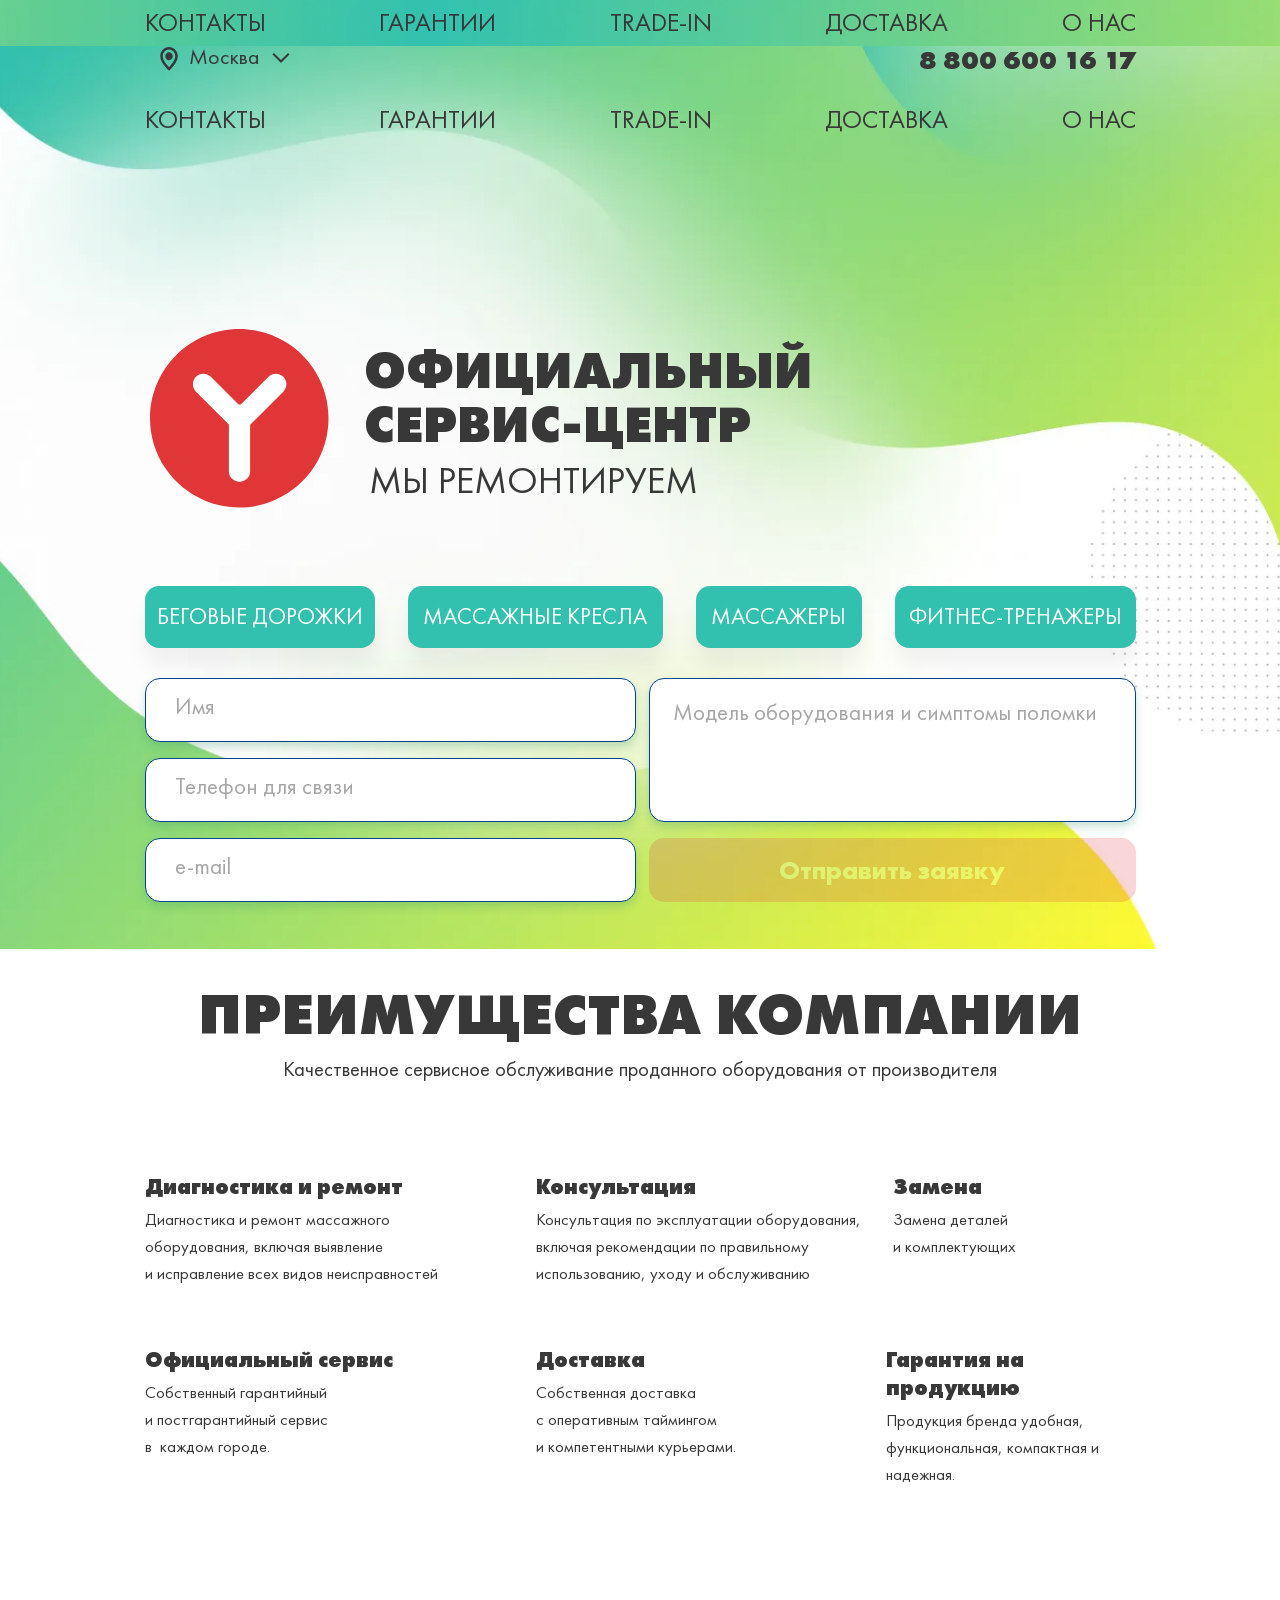
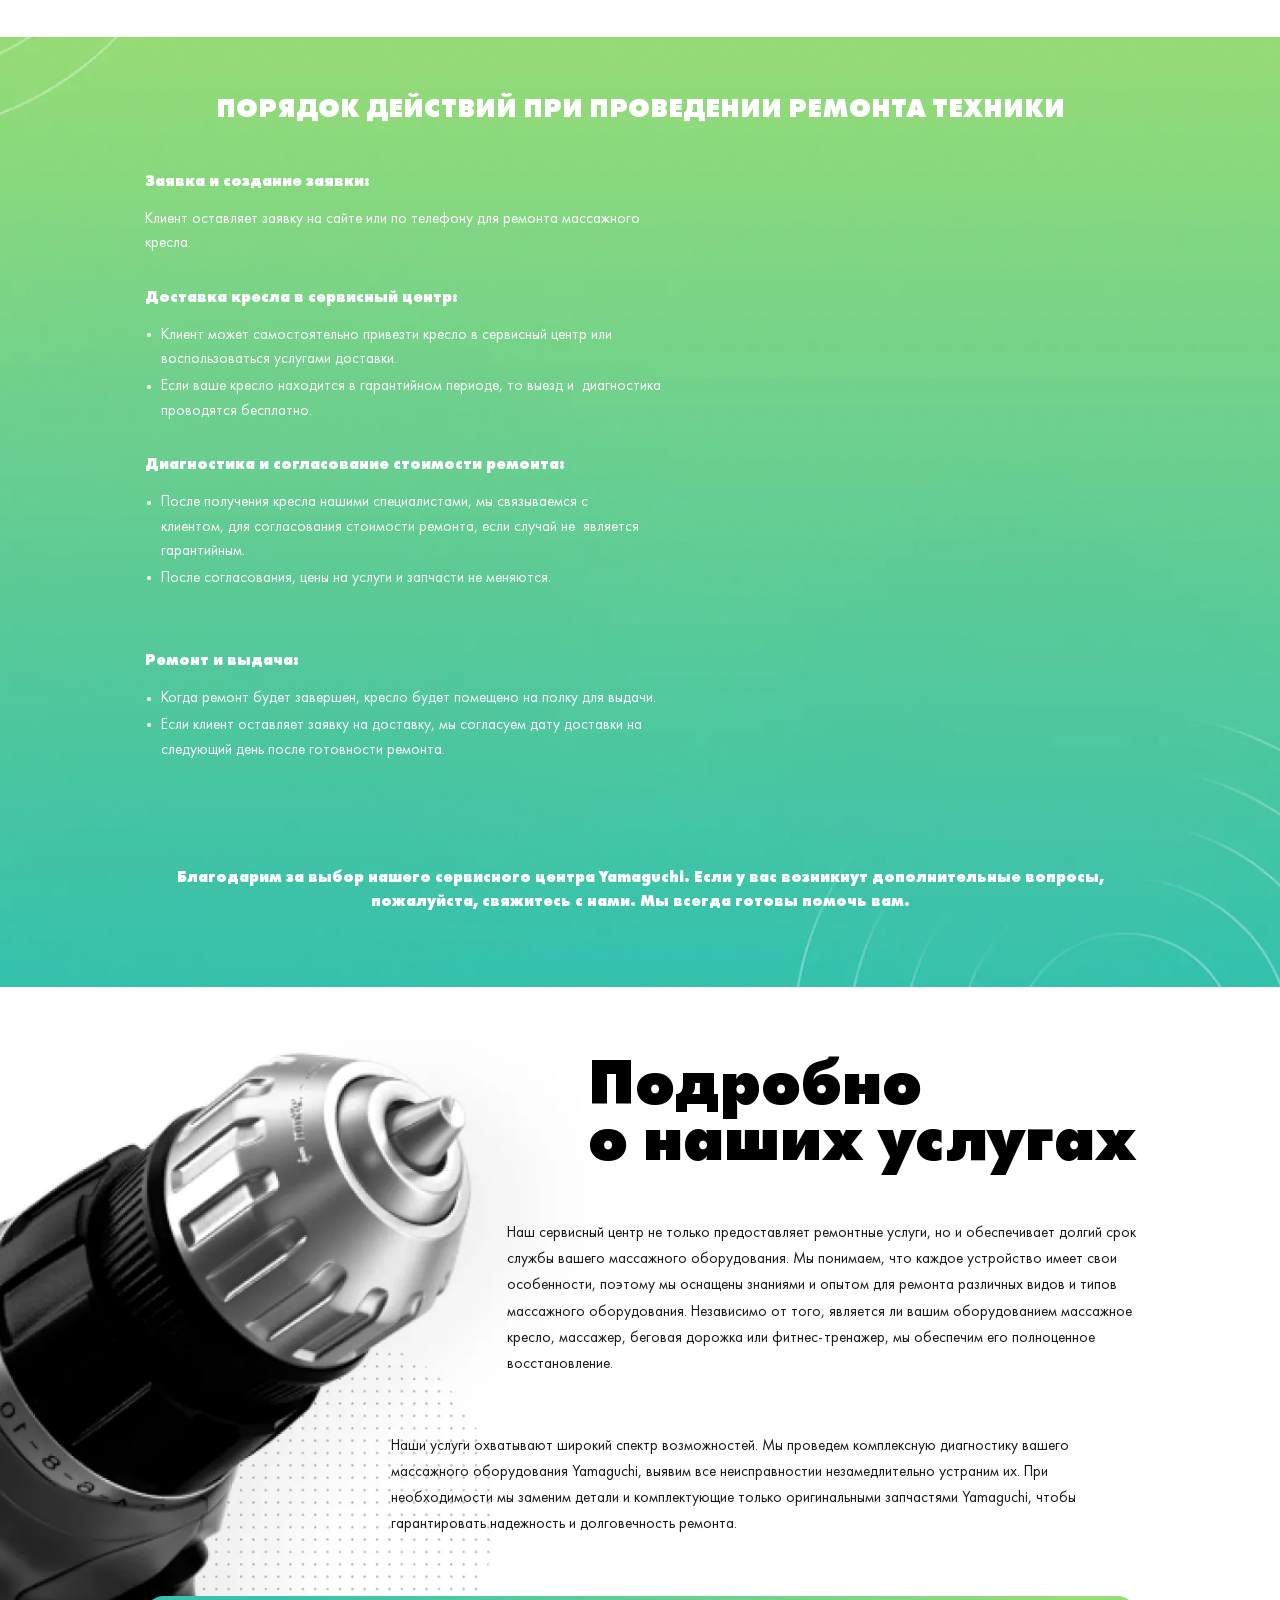
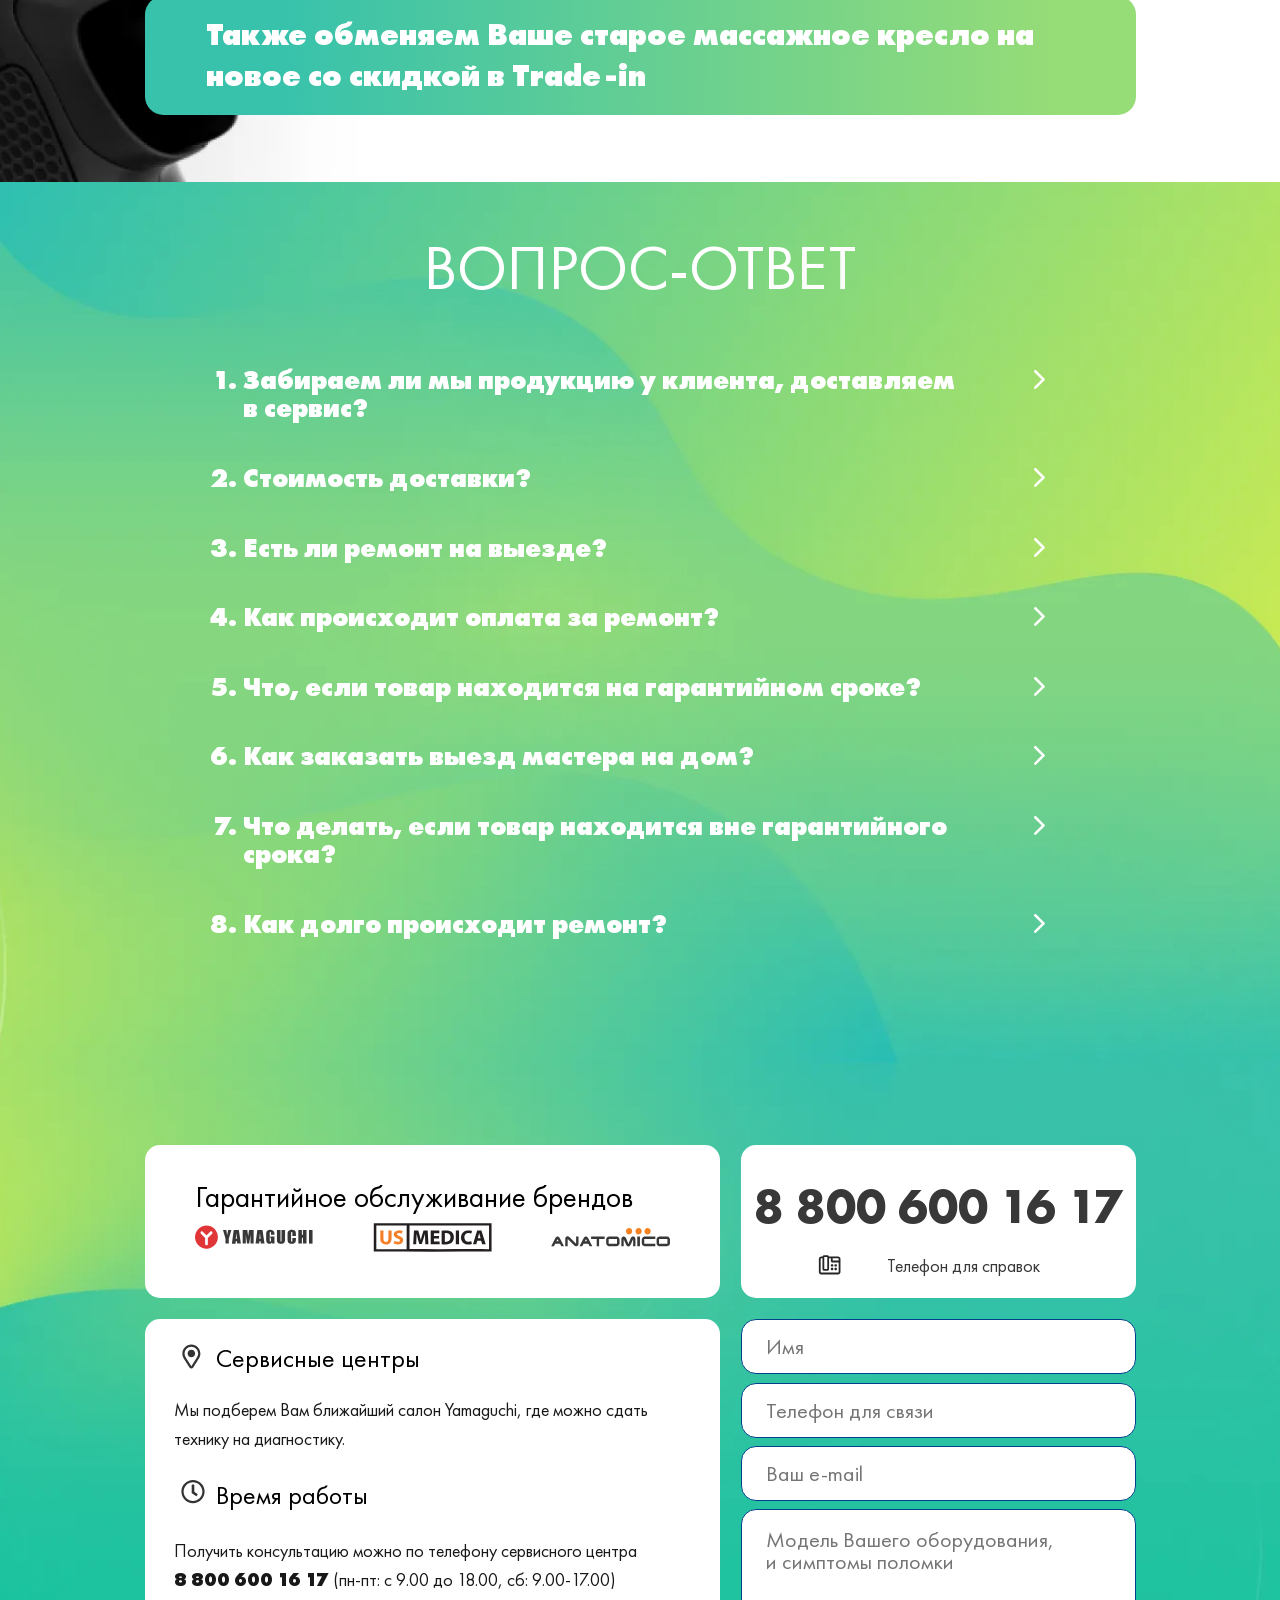
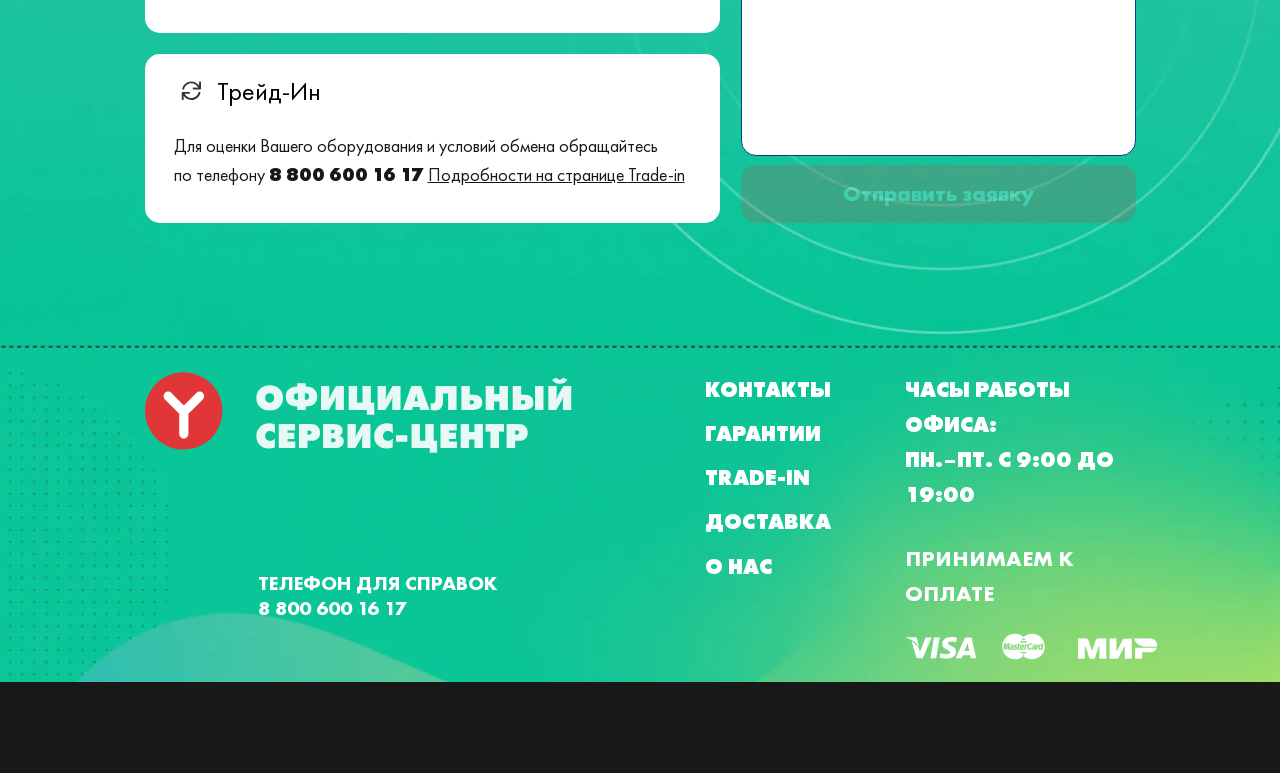
==== commit 9bc47604: "service-centre2" ====
--- a/index.html
+++ b/index.html
@@ -417,7 +417,7 @@
                                     </picture>
                                 <h4>Доставка</h4>
                             </div>
-                            <p class="advantages__text">Собственная доставка с&nbsp;оперативным   таймингом  и <br> компетентными курьерами.</p>
+                            <p class="advantages__text">Собственная доставка с&nbsp;оперативным   таймингом и <br> компетентными курьерами.</p>
                         </li>
                         <li class="advantages__item">
                             <div class="advantages__item-subtitle">
@@ -436,7 +436,7 @@
             </section>
             <section class="order">
             <div class="container-box">
-                <h2 class="order__title">Порядок действий <span>при проведении ремонта техники</span></h2>
+                <h2 class="order__title">Порядок действий <span>  при проведении ремонта техники</span></h2>
                 <div class="order__content ">
                     <div class="order__content-wrapper">
                         <div class="order__list">
@@ -559,7 +559,7 @@
             </section>
             <section class="order-mobile">
                 <div class="container-box">
-                    <h2 class="order__title">Порядок действий <span>при проведении ремонта техники</span></h2>
+                    <h2 class="order__title">Порядок действий <span> <br> при проведении ремонта техники</span></h2>
                     <div class="order__content ">
                         <div class="order__content-wrapper">
                             <div class="order__list">
@@ -772,7 +772,7 @@
                                     </p>
                                 </li>
                                 <li class="faq__item">
-                                    <p class="faq__question ">Что, если товар находится на&nbsp;гарантийном сроке?</p>
+                                    <p class="faq__question ">Что, если товар находится <br> на&nbsp;гарантийном сроке?</p>
                                     <p class="faq__text">
                                         Если ваш товар находится в&nbsp;гарантийном сроке и&nbsp;требует ремонта, то&nbsp;вы&nbsp;можете 
                                         обратиться в&nbsp;наш сервисный центр. Мы&nbsp;проведем диагностику вашего товара, и&nbsp;в&nbsp;случае 
--- a/styles/main-page.min.css
+++ b/styles/main-page.min.css
@@ -1 +1 @@
-@font-face{font-family:Gothic;font-display:swap;src:url(/fonts/centurygothic.ttf) format("truetype");font-weight:400;font-style:normal}@font-face{font-family:PTSans;font-display:swap;src:url(/fonts/PTSans.eot);src:url(/fonts/PTSans.eot?#iefix) format("embedded-opentype"),url(/fonts/PTSans.woff2) format("woff2"),url(/fonts/PTSans.woff) format("woff"),url(/fonts/PTSans.ttf) format("truetype"),url(/fonts/PTSans.svg#PTSans) format("svg");font-weight:400;font-style:normal}@font-face{font-family:PTSans;font-display:swap;src:url(/fonts/PTSansBold.eot);src:url(/fonts/PTSansBold.eot?#iefix) format("embedded-opentype"),url(/fonts/PTSansBold.woff2) format("woff2"),url(/fonts/PTSansBold.woff) format("woff"),url(/fonts/PTSansBold.ttf) format("truetype"),url(/fonts/PTSansBold.svg#PTSans) format("svg");font-weight:700;font-style:normal}@font-face{font-family:PTSans;font-display:swap;src:url(/fonts/PTSansItalic.ttf) format("truetype");src:url(/fonts/PTSansItalic.woff2) format("woff2"),url(/fonts/PTSansItalic.woff) format("woff");font-weight:400;font-style:italic}@font-face{font-family:PTSansNarrow;font-display:swap;src:url(/fonts/PTSansNarrow.eot);src:url(/fonts/PTSansNarrow.eot?#iefix) format("embedded-opentype"),url(/fonts/PTSansNarrow.woff2) format("woff2"),url(/fonts/PTSansNarrow.woff) format("woff"),url(/fonts/PTSansNarrow.ttf) format("truetype"),url(/fonts/PTSansNarrow.svg#PTSansNarrow) format("svg");font-weight:400;font-style:normal}@font-face{font-family:PTSansNarrow;font-display:swap;src:url(/fonts/PTSansNarrowBold.eot);src:url(/fonts/PTSansNarrowBold.eot?#iefix) format("embedded-opentype"),url(/fonts/PTSansNarrowBold.woff2) format("woff2"),url(/fonts/PTSansNarrowBold.woff) format("woff"),url(/fonts/PTSansNarrowBold.ttf) format("truetype"),url(/fonts/PTSansNarrowBold.svg#PTSansNarrow) format("svg");font-weight:700;font-style:normal}@font-face{font-family:MyriadProLight;src:url(/fonts/MyriadProLight.eot);src:url(/fonts/MyriadProLight.eot?#iefix) format("embedded-opentype"),url(/fonts/MyriadProLight.woff) format("woff"),url(/fonts/MyriadProLight.woff2) format("woff2"),url(/fonts/MyriadProLight.ttf) format("truetype"),url(/fonts/MyriadProLight.svg#MyriadProLight) format("svg");font-weight:700;font-style:normal;font-display:swap}@font-face{font-family:"Myriad Pro";src:url(/fonts/MyriadPro.otf) format("opentype");src:url(/fonts/MyriadPro.woff2) format("woff2"),url(/fonts/MyriadPro.woff) format("woff");font-weight:400;font-style:normal;font-display:swap}@font-face{font-family:MyriadProBold;src:url(/fonts/MyriadProBold.otf) format("opentype");src:url(/fonts/MyriadProBold.woff2) format("woff2"),url(/fonts/MyriadProBold.woff) format("woff");font-weight:700;font-style:normal;font-display:swap}@font-face{font-family:PragmaticaC;src:url(/fonts/PTPragmaticaCyrillic.ttf) format("opentype");src:url(/fonts/PTPragmaticaCyrillic.woff2) format("woff2"),url(/fonts/PTPragmaticaCyrillic.woff) format("woff");font-weight:400;font-style:normal;font-display:swap}@font-face{font-family:PragmaticaC;src:url(/fonts/PTPragmaticaBoldCyrillic.ttf) format("opentype");src:url(/fonts/PTPragmaticaBoldCyrillic.woff2) format("woff2"),url(/fonts/PTPragmaticaBoldCyrillic.woff) format("woff");font-weight:700;font-style:normal;font-display:swap}@font-face{font-family:Circe;font-display:swap;src:url(/fonts/Circe-Thin.eot);src:url(/fonts/Circe-Thin.eot?#iefix) format("embedded-opentype"),url(/fonts/Circe-Thin.woff) format("woff"),url(/fonts/Circe-Thin.woff2) format("woff2"),url(/fonts/Circe-Thin.ttf) format("truetype");font-weight:100;font-style:normal}@font-face{font-family:Circe;font-display:swap;src:url(/fonts/Circe-ExtraLight.eot);src:url(/fonts/Circe-ExtraLight.eot?#iefix) format("embedded-opentype"),url(/fonts/Circe-ExtraLight.woff) format("woff"),url(/fonts/Circe-ExtraLight.woff2) format("woff2"),url(/fonts/Circe-ExtraLight.ttf) format("truetype");font-weight:200;font-style:normal}@font-face{font-family:Circe;font-display:swap;src:url(/fonts/Circe-Light.eot);src:url(/fonts/Circe-Light.eot?#iefix) format("embedded-opentype"),url(/fonts/Circe-Light.woff) format("woff"),url(/fonts/Circe-Light.woff2) format("woff2"),url(/fonts/Circe-Light.ttf) format("truetype");font-weight:300;font-style:normal}@font-face{font-family:Circe;font-display:swap;src:url(/fonts/Circe-Regular.eot);src:url(/fonts/Circe-Regular.eot?#iefix) format("embedded-opentype"),url(/fonts/Circe-Regular.woff) format("woff"),url(/fonts/Circe-Regular.woff2) format("woff2"),url(/fonts/Circe-Regular.ttf) format("truetype");font-weight:400;font-style:normal}@font-face{font-family:Circe;font-display:swap;src:url(/fonts/Circe-Bold.eot);src:url(/fonts/Circe-Bold.eot?#iefix) format("embedded-opentype"),url(/fonts/Circe-Bold.woff) format("woff"),url(/fonts/Circe-Bold.woff2) format("woff2"),url(/fonts/Circe-Bold.ttf) format("truetype");font-weight:700;font-style:normal}@font-face{font-family:Circe;font-display:swap;src:url(/fonts/Circe-ExtraBold.eot);src:url(/fonts/Circe-ExtraBold.eot?#iefix) format("embedded-opentype"),url(/fonts/Circe-ExtraBold.woff) format("woff"),url(/fonts/Circe-ExtraBold.woff2) format("woff2"),url(/fonts/Circe-ExtraBold.ttf) format("truetype");font-weight:900;font-style:normal}@font-face{font-family:BebasNeue;src:url(/fonts/bebasneuethin.woff2) format("woff2");src:local("☺"),url(/fonts/bebasneuethin.woff) format("woff"),url(/fonts/bebasneuethin.ttf) format("truetype");font-weight:200;font-style:normal;font-display:swap}@font-face{font-family:BebasNeue;src:url(/fonts/bebasneuelight.woff2) format("woff2");src:local("☺"),url(/fonts/bebasneuelight.ttf) format("truetype"),url(/fonts/bebasneuelight.woff) format("woff");font-weight:300;font-style:normal;font-display:swap}@font-face{font-family:BebasNeue;src:url(/fonts/bebasneueregular.eot);src:local("☺"),url(/fonts/bebasneueregular.woff2) format("woff2"),url(/fonts/bebasneueregular.woff) format("woff"),url(/fonts/bebasneueregular.ttf) format("truetype"),url(/fonts/bebasneueregular.svg) format("svg");font-weight:400;font-style:normal;font-display:swap}@font-face{font-family:BebasNeue;src:url(/fonts/bebasneuebold.eot);src:local("☺"),url(/fonts/bebasneuebold.woff2) format("woff2"),url(/fonts/bebasneuebold.woff) format("woff"),url(/fonts/bebasneuebold.ttf) format("truetype"),url(/fonts/bebasneuebold.svg) format("svg");font-weight:700;font-style:normal;font-display:swap}@font-face{font-family:Montserrat;font-display:swap;src:local("Montserrat Light"),local("Montserrat-Light"),url(/fonts/Montserrat-Light.woff2) format("woff2"),url(/fonts/Montserrat-Light.woff) format("woff");font-weight:300;font-style:normal}@font-face{font-family:Montserrat;font-display:swap;src:local("Montserrat"),local("Montserrat-Regular"),url(/fonts/Montserrat-Regular.woff2) format("woff2"),url(/fonts/Montserrat-Regular.woff) format("woff");font-weight:400;font-style:normal}@font-face{font-family:Montserrat;font-display:swap;src:local("Montserrat"),local("Montserrat-Regular"),url(/fonts/Montserrat-Medium.woff2) format("woff2"),url(/fonts/Montserrat-Medium.woff) format("woff");font-weight:500;font-style:normal}@font-face{font-family:Montserrat;font-display:swap;src:local("Montserrat Bold"),local("Montserrat-Bold"),url(/fonts/Montserrat-Bold.woff2) format("woff2"),url(/fonts/Montserrat-Bold.woff) format("woff");font-weight:700;font-style:normal}@font-face{font-family:Montserrat;font-display:swap;src:local("Montserrat Black"),local("Montserrat-Black"),url(/fonts/Montserrat-Black.woff2) format("woff2"),url(/fonts/Montserrat-Black.woff) format("woff");font-weight:900;font-style:normal}@font-face{font-family:Morpha;font-display:swap;src:url(/fonts/Morpha-Bold.woff2) format("woff2");src:local("☺"),url(/fonts/Morpha-Bold.woff) format("woff"),url(/fonts/Morpha-Bold.ttf) format("truetype");font-weight:700;font-style:normal}@font-face{font-family:"Neue Machina";font-display:swap;src:local("NeueMachina-Bold"),local("NeueMachina-Bold"),url(/fonts/NeueMachina-Bold.woff2) format("woff2"),url(/fonts/NeueMachina-Bold.woff) format("woff");font-weight:700;font-style:normal}@font-face{font-family:"Neue Machina";font-display:swap;src:local("NeueMachina-Black"),local("NeueMachina-Black"),url(/fonts/NeueMachina-Black.woff2) format("woff2"),url(/fonts/NeueMachina-Bold.woff) format("woff");font-weight:900;font-style:normal}@font-face{font-family:"Cy Grotesk";font-display:swap;src:url(/fonts/cy-grotesk-grand-dark.otf);font-weight:800;font-style:normal;font-display:swap}@font-face{font-family:RainerTestv04;src:url(/fonts/RainerTestv04-Bold.woff2),url(/fonts/RainerTestv04-Bold.woff);font-weight:700;font-style:normal;font-display:swap}@font-face{font-family:Anticva;font-display:swap;src:local("Anticva"),local("Anticva"),url(/fonts/Anticva-Regular.woff2) format("woff2"),url(/fonts/Anticva-Regular.woff) format("woff"),url(/fonts/Anticva-Regular.otf) format("truetype");font-weight:400;font-style:normal}@font-face{font-family:"Halvar Breitschrift";src:local("HalvarBreit-Blk"),local("HalvarBreit-Blk"),url(/fonts/HalvarBreit-Blk.woff2) format("woff2"),url(/fonts/HalvarBreit-Blk.woff) format("woff");font-weight:900;font-style:normal}@font-face{font-family:Damn;font-display:swap;src:local("Damn"),local("Damn"),url(/fonts/Damn.woff2) format("woff2"),url(/fonts/Damn.woff) format("woff"),url(/fonts/Damn.ttf) format("truetype");font-weight:400;font-style:normal}@font-face{font-family:"Monologue DEMO";font-display:swap;src:local("Monologue_DEMO"),local("Monologue_DEMO"),url(/fonts/Monologue_DEMO.woff) format("woff"),url(/fonts/Monologue_DEMO.ttf) format("opentype");font-weight:400;font-style:normal}@font-face{font-family:Nasalization;font-display:swap;src:local("Nasalization"),local("Nasalization"),url(/fonts/Nasalization.woff) format("woff"),url(/fonts/Nasalization.otf) format("opentype");font-weight:400;font-style:normal}@font-face{font-family:PatsySans;font-display:swap;src:local("PatsySans"),local("PatsySans"),url(/fonts/PatsySans.woff) format("woff"),url(/fonts/PatsySans.otf) format("opentype");font-weight:400;font-style:normal}@font-face{font-family:Lighthaus;src:url(/fonts/Lighthaus.eot);src:url(/fonts/Lighthaus.eot?#iefix) format("embedded-opentype"),url(/fonts/Lighthaus.woff2) format("woff2"),url(/fonts/Lighthaus.woff) format("woff"),url(/fonts/Lighthaus.ttf) format("truetype");font-weight:400;font-style:normal;font-display:swap}@font-face{font-family:UltramonoWide-LightItalic;src:url(/fonts/UltramonoWide-LightItalic.woff2) format("woff2"),url(/fonts/UltramonoWide-LightItalic.woff) format("woff");font-weight:300;font-style:italic;font-display:swap}@font-face{font-family:UltramonoWide-Light;src:url(/fonts/UltramonoWide-Light.woff2) format("woff2"),url(/fonts/UltramonoWide-Light.woff) format("woff");font-weight:300;font-style:normal;font-display:swap}@font-face{font-family:"Nikkyou Sans";src:url(/fonts/NikkyouSans.woff2) format("woff2"),url(/fonts/NikkyouSans.woff) format("woff");font-weight:400;font-style:normal;font-display:swap}@font-face{font-family:Corvetta;src:url(/fonts/Corvetta.woff2) format("woff2"),url(/fonts/Corvetta.woff) format("woff"),url(/fonts/Corvetta.ttf) format("truetype");font-weight:400;font-style:normal;font-display:swap}@font-face{font-family:a_LCDNovaObl;src:url(/fonts/a_lcdnovaobl.woff) format("woff"),url(/fonts/a_lcdnovaobl.ttf) format("truetype");font-weight:400;font-style:normal;font-display:swap}@font-face{font-family:Felidae;src:url(/fonts/Felidae.ttf) format("truetype");font-weight:400;font-style:normal;font-display:swap}@font-face{font-family:"Muller Next Expanded Trial";src:url(/fonts/MullerNextExtraCondTrial-Thin.otf);font-weight:200;font-style:normal;font-display:swap}@font-face{font-family:"Muller Next Expanded Trial";src:url(/fonts/MullerNextExpandedTrial-Regular.otf);font-weight:400;font-style:normal;font-display:swap}@font-face{font-family:"Muller Next Expanded Trial";src:url(/fonts/MullerNextExpandedTrial-ExtraBold.otf);font-weight:750;font-style:normal;font-display:swap}@font-face{font-family:"Muller Next Expanded Trial";src:url(/fonts/MullerNextExpandedTrial-Heavy.otf);font-weight:800;font-style:normal;font-display:swap}@font-face{font-family:"Muller Next Expanded Trial";src:url(/fonts/MullerNextExpandedTrialThinItalic.otf);font-weight:100;font-style:italic;font-display:swap}@font-face{font-family:"Muller Next ExtraCond Trial";src:url(/fonts/MullerNextExtraCondTrial-ExtraBold.otf);font-weight:750;font-style:normal;font-display:swap}@font-face{font-family:"Muller Next ExtraCond Trial";src:url(/fonts/MullerNextExtraCondTrial-Regular.otf);font-weight:400;font-style:normal;font-display:swap}@font-face{font-family:"Muller Next ExtraCond Trial";src:url(/fonts/MullerNextExtraCondTrialThin.otf);font-weight:100;font-style:normal;font-display:swap}@font-face{font-family:"Muller Next Trial";src:url(/fonts/MullerNextTrial-Regular.otf);font-weight:400;font-style:normal;font-display:swap}@font-face{font-family:"Muller Next Trial";src:url(/fonts/MullerNextTrial-ExtraBold.otf);font-weight:750;font-style:normal;font-display:swap}@font-face{font-family:"Muller Next Wide Trial";src:url(/fonts/MullerNextTrial-ThinItalic.woff2);font-weight:100;font-style:italic}@font-face{font-family:Cakra;src:url(/fonts/Cakra-Normal.otf) format("opentype");src:url(/fonts/Cakra-Normal.woff2) format("woff2"),url(/fonts/Cakra-Normal.woff) format("woff");font-weight:400;font-style:normal;font-display:swap}@font-face{font-family:Noteworthy;src:url(/fonts/NoteworthyLight.ttf) format("truetype");font-weight:300;font-style:normal;font-display:swap}@font-face{font-family:Technology;src:url(/fonts/Technology.ttf) format("truetype");font-weight:400;font-style:normal;font-display:swap}@font-face{font-family:Technology;src:url(/fonts/Technology-Bold.ttf) format("truetype");font-weight:600;font-style:normal;font-display:swap}@font-face{font-family:Unbounded;src:url(/fonts/Unbounded-Bold.ttf) format("truetype");font-weight:700;font-style:normal;font-display:swap}@font-face{font-family:Unbounded;src:url(/fonts/Unbounded-Black.ttf) format("truetype");font-weight:900;font-style:normal;font-display:swap}@font-face{font-family:Inter;src:url(/fonts/Inter-Medium.ttf) format("truetype");font-weight:500;font-style:normal;font-display:swap}@font-face{font-family:Inter;src:url(/fonts/Inter-SemiBold.ttf) format("truetype");font-weight:600;font-style:normal;font-display:swap}@font-face{font-family:"Montserrat Alternates";src:url(/fonts/MontserratAlternates-Light.ttf) format("truetype");font-weight:300;font-style:normal;font-display:swap}@font-face{font-family:"Snell Roundhand";src:url(/fonts/snell-roundhand-900.otf) format("opentype");font-weight:900;font-style:italic;font-display:swap}@font-face{font-family:"Snell Roundhand";src:url(/fonts/snell-roundhand-700.otf) format("opentype");font-weight:700;font-style:italic;font-display:swap}@font-face{font-family:Lighthaus;src:url(/fonts/Lighthaus-400.otf) format("opentype");font-weight:400;font-style:normal;font-display:swap}.main-wrapper{position:relative;max-width:1920px;margin:0 auto}.container-box{max-width:1230px;margin:0 auto;box-sizing:border-box}@media all and (max-width:1359px){.container-box{max-width:1023px;padding-left:16px;padding-right:16px}}@media all and (max-width:1023px){.container-box{width:708px;padding:0}}@media all and (max-width:767px){.container-box{width:100%;padding-left:10px;padding-right:10px}}.main-width{width:1710px;margin:0 auto;box-sizing:border-box}@media all and (max-width:1699px){.main-width{width:1240px;padding-left:16px;padding-right:16px}}@media all and (max-width:1699px)and (max-width:1359px){.main-width{width:1023px;padding-left:16px;padding-right:16px}}@media all and (max-width:1699px)and (max-width:1359px)and (max-width:1023px){.main-width{width:708px;padding-left:0;padding-right:0}}@media all and (max-width:1699px)and (max-width:1359px)and (max-width:1023px)and (max-width:767px){.main-width{width:100%;padding-left:16px;padding-right:16px}}html{font-size:100%}body{margin:0;min-width:320px;font-size:14px;font-family:"Futura PT";font-weight:400;color:#fff;box-sizing:border-box}body h1,body h2,body h3,body h4,body h5,body h6,body p{margin:0}body a{text-decoration:none;color:#fff;outline:0}body a:active{outline:0}body ::-moz-focus-inner,body ::-moz-focus-outer{border:0;padding:0}a:hover{cursor:pointer}ul{margin:0;padding:0;list-style:outside none}button{outline:0;border:0;background:unset}button:active{outline:0}iframe{border:0}area{outline:0}input{outline:0}input::-moz-focus-inner{border:0}textarea{outline:0}select{border:0;outline:0}table{border-collapse:collapse}input,select,textarea{font-size:14px;font-family:ubuntu,sans-serif;font-weight:400}.ekko-lightbox .modal-dialog .modal-content .ekko-lightbox-container input{background:0 0!important}.ekko-lightbox .modal-dialog .modal-content .ekko-lightbox-container input:focus{background:0 0!important}@font-face{font-family:"Futura PT";src:url(/assets/fonts/FuturaCyrillicBook.woff2) format("woff2"),url(/assets/fonts/FuturaCyrillicBook.ttf) format("truetype");font-style:normal;font-weight:400;font-display:swap}@font-face{font-family:"Futura PT";src:url(/assets/fonts/FuturaCyrillicBold.woff2) format("woff2"),url(/assets/fonts/FuturaCyrillicBold.ttf) format("truetype");font-style:normal;font-weight:600;font-display:swap}@font-face{font-family:"Futura PT";src:url(/assets/fonts/FuturaCyrillicExtraBold.woff2) format("woff2"),url(/assets/fonts/FuturaCyrillicExtraBold.ttf) format("truetype");font-style:normal;font-weight:800;font-display:swap}@font-face{font-family:Gothic;font-display:swap;src:url(/fonts/centurygothic.ttf) format("truetype");font-weight:400;font-style:normal}@font-face{font-family:PTSans;font-display:swap;src:url(/fonts/PTSans.eot);src:url(/fonts/PTSans.eot?#iefix) format("embedded-opentype"),url(/fonts/PTSans.woff2) format("woff2"),url(/fonts/PTSans.woff) format("woff"),url(/fonts/PTSans.ttf) format("truetype"),url(/fonts/PTSans.svg#PTSans) format("svg");font-weight:400;font-style:normal}@font-face{font-family:PTSans;font-display:swap;src:url(/fonts/PTSansBold.eot);src:url(/fonts/PTSansBold.eot?#iefix) format("embedded-opentype"),url(/fonts/PTSansBold.woff2) format("woff2"),url(/fonts/PTSansBold.woff) format("woff"),url(/fonts/PTSansBold.ttf) format("truetype"),url(/fonts/PTSansBold.svg#PTSans) format("svg");font-weight:700;font-style:normal}@font-face{font-family:PTSans;font-display:swap;src:url(/fonts/PTSansItalic.ttf) format("truetype");src:url(/fonts/PTSansItalic.woff2) format("woff2"),url(/fonts/PTSansItalic.woff) format("woff");font-weight:400;font-style:italic}@font-face{font-family:PTSansNarrow;font-display:swap;src:url(/fonts/PTSansNarrow.eot);src:url(/fonts/PTSansNarrow.eot?#iefix) format("embedded-opentype"),url(/fonts/PTSansNarrow.woff2) format("woff2"),url(/fonts/PTSansNarrow.woff) format("woff"),url(/fonts/PTSansNarrow.ttf) format("truetype"),url(/fonts/PTSansNarrow.svg#PTSansNarrow) format("svg");font-weight:400;font-style:normal}@font-face{font-family:PTSansNarrow;font-display:swap;src:url(/fonts/PTSansNarrowBold.eot);src:url(/fonts/PTSansNarrowBold.eot?#iefix) format("embedded-opentype"),url(/fonts/PTSansNarrowBold.woff2) format("woff2"),url(/fonts/PTSansNarrowBold.woff) format("woff"),url(/fonts/PTSansNarrowBold.ttf) format("truetype"),url(/fonts/PTSansNarrowBold.svg#PTSansNarrow) format("svg");font-weight:700;font-style:normal}@font-face{font-family:MyriadProLight;src:url(/fonts/MyriadProLight.eot);src:url(/fonts/MyriadProLight.eot?#iefix) format("embedded-opentype"),url(/fonts/MyriadProLight.woff) format("woff"),url(/fonts/MyriadProLight.woff2) format("woff2"),url(/fonts/MyriadProLight.ttf) format("truetype"),url(/fonts/MyriadProLight.svg#MyriadProLight) format("svg");font-weight:700;font-style:normal;font-display:swap}@font-face{font-family:"Myriad Pro";src:url(/fonts/MyriadPro.otf) format("opentype");src:url(/fonts/MyriadPro.woff2) format("woff2"),url(/fonts/MyriadPro.woff) format("woff");font-weight:400;font-style:normal;font-display:swap}@font-face{font-family:MyriadProBold;src:url(/fonts/MyriadProBold.otf) format("opentype");src:url(/fonts/MyriadProBold.woff2) format("woff2"),url(/fonts/MyriadProBold.woff) format("woff");font-weight:700;font-style:normal;font-display:swap}@font-face{font-family:PragmaticaC;src:url(/fonts/PTPragmaticaCyrillic.ttf) format("opentype");src:url(/fonts/PTPragmaticaCyrillic.woff2) format("woff2"),url(/fonts/PTPragmaticaCyrillic.woff) format("woff");font-weight:400;font-style:normal;font-display:swap}@font-face{font-family:PragmaticaC;src:url(/fonts/PTPragmaticaBoldCyrillic.ttf) format("opentype");src:url(/fonts/PTPragmaticaBoldCyrillic.woff2) format("woff2"),url(/fonts/PTPragmaticaBoldCyrillic.woff) format("woff");font-weight:700;font-style:normal;font-display:swap}@font-face{font-family:Circe;font-display:swap;src:url(/fonts/Circe-Thin.eot);src:url(/fonts/Circe-Thin.eot?#iefix) format("embedded-opentype"),url(/fonts/Circe-Thin.woff) format("woff"),url(/fonts/Circe-Thin.woff2) format("woff2"),url(/fonts/Circe-Thin.ttf) format("truetype");font-weight:100;font-style:normal}@font-face{font-family:Circe;font-display:swap;src:url(/fonts/Circe-ExtraLight.eot);src:url(/fonts/Circe-ExtraLight.eot?#iefix) format("embedded-opentype"),url(/fonts/Circe-ExtraLight.woff) format("woff"),url(/fonts/Circe-ExtraLight.woff2) format("woff2"),url(/fonts/Circe-ExtraLight.ttf) format("truetype");font-weight:200;font-style:normal}@font-face{font-family:Circe;font-display:swap;src:url(/fonts/Circe-Light.eot);src:url(/fonts/Circe-Light.eot?#iefix) format("embedded-opentype"),url(/fonts/Circe-Light.woff) format("woff"),url(/fonts/Circe-Light.woff2) format("woff2"),url(/fonts/Circe-Light.ttf) format("truetype");font-weight:300;font-style:normal}@font-face{font-family:Circe;font-display:swap;src:url(/fonts/Circe-Regular.eot);src:url(/fonts/Circe-Regular.eot?#iefix) format("embedded-opentype"),url(/fonts/Circe-Regular.woff) format("woff"),url(/fonts/Circe-Regular.woff2) format("woff2"),url(/fonts/Circe-Regular.ttf) format("truetype");font-weight:400;font-style:normal}@font-face{font-family:Circe;font-display:swap;src:url(/fonts/Circe-Bold.eot);src:url(/fonts/Circe-Bold.eot?#iefix) format("embedded-opentype"),url(/fonts/Circe-Bold.woff) format("woff"),url(/fonts/Circe-Bold.woff2) format("woff2"),url(/fonts/Circe-Bold.ttf) format("truetype");font-weight:700;font-style:normal}@font-face{font-family:Circe;font-display:swap;src:url(/fonts/Circe-ExtraBold.eot);src:url(/fonts/Circe-ExtraBold.eot?#iefix) format("embedded-opentype"),url(/fonts/Circe-ExtraBold.woff) format("woff"),url(/fonts/Circe-ExtraBold.woff2) format("woff2"),url(/fonts/Circe-ExtraBold.ttf) format("truetype");font-weight:900;font-style:normal}@font-face{font-family:BebasNeue;src:url(/fonts/bebasneuethin.woff2) format("woff2");src:local("☺"),url(/fonts/bebasneuethin.woff) format("woff"),url(/fonts/bebasneuethin.ttf) format("truetype");font-weight:200;font-style:normal;font-display:swap}@font-face{font-family:BebasNeue;src:url(/fonts/bebasneuelight.woff2) format("woff2");src:local("☺"),url(/fonts/bebasneuelight.ttf) format("truetype"),url(/fonts/bebasneuelight.woff) format("woff");font-weight:300;font-style:normal;font-display:swap}@font-face{font-family:BebasNeue;src:url(/fonts/bebasneueregular.eot);src:local("☺"),url(/fonts/bebasneueregular.woff2) format("woff2"),url(/fonts/bebasneueregular.woff) format("woff"),url(/fonts/bebasneueregular.ttf) format("truetype"),url(/fonts/bebasneueregular.svg) format("svg");font-weight:400;font-style:normal;font-display:swap}@font-face{font-family:BebasNeue;src:url(/fonts/bebasneuebold.eot);src:local("☺"),url(/fonts/bebasneuebold.woff2) format("woff2"),url(/fonts/bebasneuebold.woff) format("woff"),url(/fonts/bebasneuebold.ttf) format("truetype"),url(/fonts/bebasneuebold.svg) format("svg");font-weight:700;font-style:normal;font-display:swap}@font-face{font-family:Montserrat;font-display:swap;src:local("Montserrat Light"),local("Montserrat-Light"),url(/fonts/Montserrat-Light.woff2) format("woff2"),url(/fonts/Montserrat-Light.woff) format("woff");font-weight:300;font-style:normal}@font-face{font-family:Montserrat;font-display:swap;src:local("Montserrat"),local("Montserrat-Regular"),url(/fonts/Montserrat-Regular.woff2) format("woff2"),url(/fonts/Montserrat-Regular.woff) format("woff");font-weight:400;font-style:normal}@font-face{font-family:Montserrat;font-display:swap;src:local("Montserrat"),local("Montserrat-Regular"),url(/fonts/Montserrat-Medium.woff2) format("woff2"),url(/fonts/Montserrat-Medium.woff) format("woff");font-weight:500;font-style:normal}@font-face{font-family:Montserrat;font-display:swap;src:local("Montserrat Bold"),local("Montserrat-Bold"),url(/fonts/Montserrat-Bold.woff2) format("woff2"),url(/fonts/Montserrat-Bold.woff) format("woff");font-weight:700;font-style:normal}@font-face{font-family:Montserrat;font-display:swap;src:local("Montserrat Black"),local("Montserrat-Black"),url(/fonts/Montserrat-Black.woff2) format("woff2"),url(/fonts/Montserrat-Black.woff) format("woff");font-weight:900;font-style:normal}@font-face{font-family:Morpha;font-display:swap;src:url(/fonts/Morpha-Bold.woff2) format("woff2");src:local("☺"),url(/fonts/Morpha-Bold.woff) format("woff"),url(/fonts/Morpha-Bold.ttf) format("truetype");font-weight:700;font-style:normal}@font-face{font-family:"Neue Machina";font-display:swap;src:local("NeueMachina-Bold"),local("NeueMachina-Bold"),url(/fonts/NeueMachina-Bold.woff2) format("woff2"),url(/fonts/NeueMachina-Bold.woff) format("woff");font-weight:700;font-style:normal}@font-face{font-family:"Neue Machina";font-display:swap;src:local("NeueMachina-Black"),local("NeueMachina-Black"),url(/fonts/NeueMachina-Black.woff2) format("woff2"),url(/fonts/NeueMachina-Bold.woff) format("woff");font-weight:900;font-style:normal}@font-face{font-family:"Cy Grotesk";font-display:swap;src:url(/fonts/cy-grotesk-grand-dark.otf);font-weight:800;font-style:normal;font-display:swap}@font-face{font-family:RainerTestv04;src:url(/fonts/RainerTestv04-Bold.woff2),url(/fonts/RainerTestv04-Bold.woff);font-weight:700;font-style:normal;font-display:swap}@font-face{font-family:Anticva;font-display:swap;src:local("Anticva"),local("Anticva"),url(/fonts/Anticva-Regular.woff2) format("woff2"),url(/fonts/Anticva-Regular.woff) format("woff"),url(/fonts/Anticva-Regular.otf) format("truetype");font-weight:400;font-style:normal}@font-face{font-family:"Halvar Breitschrift";src:local("HalvarBreit-Blk"),local("HalvarBreit-Blk"),url(/fonts/HalvarBreit-Blk.woff2) format("woff2"),url(/fonts/HalvarBreit-Blk.woff) format("woff");font-weight:900;font-style:normal}@font-face{font-family:Damn;font-display:swap;src:local("Damn"),local("Damn"),url(/fonts/Damn.woff2) format("woff2"),url(/fonts/Damn.woff) format("woff"),url(/fonts/Damn.ttf) format("truetype");font-weight:400;font-style:normal}@font-face{font-family:"Monologue DEMO";font-display:swap;src:local("Monologue_DEMO"),local("Monologue_DEMO"),url(/fonts/Monologue_DEMO.woff) format("woff"),url(/fonts/Monologue_DEMO.ttf) format("opentype");font-weight:400;font-style:normal}@font-face{font-family:Nasalization;font-display:swap;src:local("Nasalization"),local("Nasalization"),url(/fonts/Nasalization.woff) format("woff"),url(/fonts/Nasalization.otf) format("opentype");font-weight:400;font-style:normal}@font-face{font-family:PatsySans;font-display:swap;src:local("PatsySans"),local("PatsySans"),url(/fonts/PatsySans.woff) format("woff"),url(/fonts/PatsySans.otf) format("opentype");font-weight:400;font-style:normal}@font-face{font-family:Lighthaus;src:url(/fonts/Lighthaus.eot);src:url(/fonts/Lighthaus.eot?#iefix) format("embedded-opentype"),url(/fonts/Lighthaus.woff2) format("woff2"),url(/fonts/Lighthaus.woff) format("woff"),url(/fonts/Lighthaus.ttf) format("truetype");font-weight:400;font-style:normal;font-display:swap}@font-face{font-family:UltramonoWide-LightItalic;src:url(/fonts/UltramonoWide-LightItalic.woff2) format("woff2"),url(/fonts/UltramonoWide-LightItalic.woff) format("woff");font-weight:300;font-style:italic;font-display:swap}@font-face{font-family:UltramonoWide-Light;src:url(/fonts/UltramonoWide-Light.woff2) format("woff2"),url(/fonts/UltramonoWide-Light.woff) format("woff");font-weight:300;font-style:normal;font-display:swap}@font-face{font-family:"Nikkyou Sans";src:url(/fonts/NikkyouSans.woff2) format("woff2"),url(/fonts/NikkyouSans.woff) format("woff");font-weight:400;font-style:normal;font-display:swap}@font-face{font-family:Corvetta;src:url(/fonts/Corvetta.woff2) format("woff2"),url(/fonts/Corvetta.woff) format("woff"),url(/fonts/Corvetta.ttf) format("truetype");font-weight:400;font-style:normal;font-display:swap}@font-face{font-family:a_LCDNovaObl;src:url(/fonts/a_lcdnovaobl.woff) format("woff"),url(/fonts/a_lcdnovaobl.ttf) format("truetype");font-weight:400;font-style:normal;font-display:swap}@font-face{font-family:Felidae;src:url(/fonts/Felidae.ttf) format("truetype");font-weight:400;font-style:normal;font-display:swap}@font-face{font-family:"Muller Next Expanded Trial";src:url(/fonts/MullerNextExtraCondTrial-Thin.otf);font-weight:200;font-style:normal;font-display:swap}@font-face{font-family:"Muller Next Expanded Trial";src:url(/fonts/MullerNextExpandedTrial-Regular.otf);font-weight:400;font-style:normal;font-display:swap}@font-face{font-family:"Muller Next Expanded Trial";src:url(/fonts/MullerNextExpandedTrial-ExtraBold.otf);font-weight:750;font-style:normal;font-display:swap}@font-face{font-family:"Muller Next Expanded Trial";src:url(/fonts/MullerNextExpandedTrial-Heavy.otf);font-weight:800;font-style:normal;font-display:swap}@font-face{font-family:"Muller Next Expanded Trial";src:url(/fonts/MullerNextExpandedTrialThinItalic.otf);font-weight:100;font-style:italic;font-display:swap}@font-face{font-family:"Muller Next ExtraCond Trial";src:url(/fonts/MullerNextExtraCondTrial-ExtraBold.otf);font-weight:750;font-style:normal;font-display:swap}@font-face{font-family:"Muller Next ExtraCond Trial";src:url(/fonts/MullerNextExtraCondTrial-Regular.otf);font-weight:400;font-style:normal;font-display:swap}@font-face{font-family:"Muller Next ExtraCond Trial";src:url(/fonts/MullerNextExtraCondTrialThin.otf);font-weight:100;font-style:normal;font-display:swap}@font-face{font-family:"Muller Next Trial";src:url(/fonts/MullerNextTrial-Regular.otf);font-weight:400;font-style:normal;font-display:swap}@font-face{font-family:"Muller Next Trial";src:url(/fonts/MullerNextTrial-ExtraBold.otf);font-weight:750;font-style:normal;font-display:swap}@font-face{font-family:"Muller Next Wide Trial";src:url(/fonts/MullerNextTrial-ThinItalic.woff2);font-weight:100;font-style:italic}@font-face{font-family:Cakra;src:url(/fonts/Cakra-Normal.otf) format("opentype");src:url(/fonts/Cakra-Normal.woff2) format("woff2"),url(/fonts/Cakra-Normal.woff) format("woff");font-weight:400;font-style:normal;font-display:swap}@font-face{font-family:Noteworthy;src:url(/fonts/NoteworthyLight.ttf) format("truetype");font-weight:300;font-style:normal;font-display:swap}@font-face{font-family:Technology;src:url(/fonts/Technology.ttf) format("truetype");font-weight:400;font-style:normal;font-display:swap}@font-face{font-family:Technology;src:url(/fonts/Technology-Bold.ttf) format("truetype");font-weight:600;font-style:normal;font-display:swap}@font-face{font-family:Unbounded;src:url(/fonts/Unbounded-Bold.ttf) format("truetype");font-weight:700;font-style:normal;font-display:swap}@font-face{font-family:Unbounded;src:url(/fonts/Unbounded-Black.ttf) format("truetype");font-weight:900;font-style:normal;font-display:swap}@font-face{font-family:Inter;src:url(/fonts/Inter-Medium.ttf) format("truetype");font-weight:500;font-style:normal;font-display:swap}@font-face{font-family:Inter;src:url(/fonts/Inter-SemiBold.ttf) format("truetype");font-weight:600;font-style:normal;font-display:swap}@font-face{font-family:"Montserrat Alternates";src:url(/fonts/MontserratAlternates-Light.ttf) format("truetype");font-weight:300;font-style:normal;font-display:swap}@font-face{font-family:"Snell Roundhand";src:url(/fonts/snell-roundhand-900.otf) format("opentype");font-weight:900;font-style:italic;font-display:swap}@font-face{font-family:"Snell Roundhand";src:url(/fonts/snell-roundhand-700.otf) format("opentype");font-weight:700;font-style:italic;font-display:swap}@font-face{font-family:Lighthaus;src:url(/fonts/Lighthaus-400.otf) format("opentype");font-weight:400;font-style:normal;font-display:swap}.main-wrapper{position:relative;max-width:1920px;margin:0 auto}.container-box{max-width:1230px;margin:0 auto;box-sizing:border-box}@media all and (max-width:1359px){.container-box{max-width:1023px;padding-left:16px;padding-right:16px}}@media all and (max-width:1023px){.container-box{width:708px;padding:0}}@media all and (max-width:767px){.container-box{width:100%;padding-left:10px;padding-right:10px}}.main-width{width:1710px;margin:0 auto;box-sizing:border-box}@media all and (max-width:1699px){.main-width{width:1240px;padding-left:16px;padding-right:16px}}@media all and (max-width:1699px)and (max-width:1359px){.main-width{width:1023px;padding-left:16px;padding-right:16px}}@media all and (max-width:1699px)and (max-width:1359px)and (max-width:1023px){.main-width{width:708px;padding-left:0;padding-right:0}}@media all and (max-width:1699px)and (max-width:1359px)and (max-width:1023px)and (max-width:767px){.main-width{width:100%;padding-left:16px;padding-right:16px}}html{font-size:100%}body{margin:0;min-width:320px;font-size:14px;font-family:"Futura PT";font-weight:400;color:#fff;box-sizing:border-box}body h1,body h2,body h3,body h4,body h5,body h6,body p{margin:0}body a{text-decoration:none;color:#fff;outline:0}body a:active{outline:0}body ::-moz-focus-inner,body ::-moz-focus-outer{border:0;padding:0}a:hover{cursor:pointer}ul{margin:0;padding:0;list-style:outside none}button{outline:0;border:0;background:unset}button:active{outline:0}iframe{border:0}area{outline:0}input{outline:0}input::-moz-focus-inner{border:0}textarea{outline:0}select{border:0;outline:0}table{border-collapse:collapse}input,select,textarea{font-size:14px;font-family:ubuntu,sans-serif;font-weight:400}.ekko-lightbox .modal-dialog .modal-content .ekko-lightbox-container input{background:0 0!important}.ekko-lightbox .modal-dialog .modal-content .ekko-lightbox-container input:focus{background:0 0!important}@font-face{font-family:"Futura PT";src:url(/assets/fonts/FuturaCyrillicBook.woff2) format("woff2"),url(/assets/fonts/FuturaCyrillicBook.ttf) format("truetype");font-style:normal;font-weight:400;font-display:swap}@font-face{font-family:"Futura PT";src:url(/assets/fonts/FuturaCyrillicBold.woff2) format("woff2"),url(/assets/fonts/FuturaCyrillicBold.ttf) format("truetype");font-style:normal;font-weight:600;font-display:swap}@font-face{font-family:"Futura PT";src:url(/assets/fonts/FuturaCyrillicExtraBold.woff2) format("woff2"),url(/assets/fonts/FuturaCyrillicExtraBold.ttf) format("truetype");font-style:normal;font-weight:800;font-display:swap}.footer{overflow:hidden;max-width:1920px;margin:0 auto;padding:22px 0 53px}@media all and (max-width:1023px){.footer{background:url(/assets/images/main-page/mobile/bg-img/footer_result.webp) no-repeat center;background-size:cover}}@media all and (max-width:450px){.footer{padding:22px 0 22px}}.footer__menu li:not(:last-of-type){padding-bottom:9px}.footer__menu a{transition:all .2s linear}.footer__menu a:hover{color:#181818}@media all and (max-width:1023px){.footer__menu{display:none}}.footer__content{display:grid;grid-template-columns:1fr .8fr 1.3fr;grid-template-areas:"logo menu hours" "phone menu cards";grid-column-gap:88px;grid-row-gap:28px;padding-left:45px;padding-right:0;margin-top:13px}@media all and (max-width:1100px){.footer__content{padding-right:0}}@media all and (max-width:1359px){.footer__content{padding-left:16px;grid-column-gap:74px}}@media all and (max-width:1023px){.footer__content{display:flex;flex-direction:column;text-align:center;padding-left:0}}@media all and (max-width:767px){.footer__content{grid-template-columns:1fr;grid-template-areas:"phone" "hours" " cards";grid-row-gap:16px;justify-items:center;text-align:center}}@media all and (max-width:1023px){.footer__content{padding-bottom:42px;grid-row-gap:24px}}.footer__logo{grid-area:logo}@media all and (max-width:1023px){.footer__logo{display:none}}.footer__phone{grid-area:phone;font-family:"Futura PT";font-weight:600;font-size:20px;line-height:128%;text-transform:uppercase;color:#fff;padding-left:113px;padding-top:30px}@media all and (max-width:1023px){.footer__phone{padding-left:0}}@media all and (max-width:450px){.footer__phone{padding-top:5px;font-weight:600}}.footer__phone a{transition:all .2s}.footer__phone a:hover{color:#181818}@media all and (max-width:767px){.footer__phone a:hover{color:#fff}}.footer__menu{grid-area:menu}@media all and (max-width:767px){.footer__menu{display:none}}.footer__hours{grid-area:hours}.footer__cards{grid-area:cards}.footer__cards p{font-weight:600}.footer__text{font-family:"Futura PT";font-weight:800;font-size:22px;line-height:160.86%;text-transform:uppercase;color:#fff}@media all and (max-width:450px){.footer__text{font-weight:600}}.footer__payment-list{display:flex;align-items:center;justify-content:flex-start}.footer__payment-list img{margin-bottom:-34px}@media all and (max-width:1023px){.footer__payment-list{justify-content:center}}@media all and (max-width:450px){.footer__payment-list{margin-top:-17px}}.footer__payment-list li:nth-child(2){margin-bottom:-20px}.footer__payment-list li:nth-child(3){margin-left:7px}*,::after,::before{box-sizing:border-box}html{scroll-behavior:smooth}body{background:#181818}::-webkit-scrollbar{width:6px}::-webkit-scrollbar-thumb{background:rgba(255,255,255,.2);border-radius:2px}.header-fixed.hide-header{position:fixed;top:0;opacity:1;transition:opacity .3s linear}.header-fixed{background-color:rgba(72,52,82,.64);width:100%;z-index:100;position:absolute;opacity:0;top:-200px;left:0;width:100%;transition:opacity .3s linear;background:url(/assets/images/main-page/bg-img-header_result.webp) no-repeat center;background-size:cover}@media all and (max-width:1023px){.header-fixed{height:40px;background:url(/assets/images/main-page/bg-img-header-mobile_result.webp) no-repeat center;background-size:cover}}.header-fixed .container-box{max-width:100%}.header-fixed .container-box-desktop{max-width:1290px}@media all and (max-width:1359px){.header-fixed .container-box-desktop{max-width:1083px}}.header-fixed__black-bgc_js{background-color:#181818;opacity:1;transition:all .2s linear;font-weight:900;display:flex;margin:0 auto;align-items:center;background:url(/assets/images/main-page/bg-img-header_result.webp) no-repeat center;background-size:cover}@media all and (max-width:1023px){.header-fixed__black-bgc_js{background:url(/assets/images/main-page/bg-img-header-mobile_result.webp) no-repeat center;background-size:cover}}.header-fixed__black-bgc_js .service-center__choose-city{display:none}.header-fixed__black-bgc_js .service-center__top{display:none}.header-fixed__black-bgc_js .header__menu{width:100%}@media all and (max-width:350px){.header-fixed__black-bgc_js .header__menu{height:40px}}.header-fixed__black-bgc_js ul{padding:0}.header-fixed__black-bgc_js a{font-weight:900!important}.header-fixed__black-bgc_js a:hover{z-index:0;position:relative;color:#fff;font-weight:900}.header-fixed__black-bgc_js a:hover::after{content:"";display:block;position:absolute;width:calc(100% + 55px);height:50px;background-color:rgba(255,255,255,.1);top:50%;left:50%;transform:translate(-50%,-50%);z-index:-1}@media all and (max-width:1023px){.header-fixed__black-bgc_js .header__img{display:block;position:absolute;right:0}}.header-fixed__menu{display:block;margin:0 auto}@media all and (max-width:1023px){.header-fixed__menu{height:65px}}.header-fixed__menu-list{display:flex;justify-content:space-between;padding:0}@media all and (max-width:1023px){.header-fixed__menu-list{display:none;flex-direction:column}}.header-fixed__menu-item:hover{color:#383838;background-color:#7ce3d5}.header-fixed__menu-item{display:flex;justify-content:center;align-items:center;overflow:visible;transition:all .2s linear;padding:10px 30px}.header-fixed__menu-item a{display:block;font-family:"Futura PT";font-weight:400;font-size:clamp(12px,2vw,28px);line-height:100%;text-transform:uppercase;color:#383838;transition:all .2s linear;z-index:0}.header-fixed__mobile-menu{display:none;justify-content:space-between;align-items:flex-start;align-items:center;padding-left:11px;padding-right:13px;padding-top:5px;max-width:708px}@media all and (max-width:1023px){.header-fixed__mobile-menu{display:flex;align-items:center;position:absolute;width:100%;z-index:2;left:50%;transform:translateX(-50%)}}.header-fixed__menu-burger{width:22px;height:22px;position:relative;display:flex;flex-direction:column;justify-content:flex-start;align-items:flex-end}.header-fixed__menu-burger.hide-burger-fixed{display:none}.header-fixed .js-menu-fixed__close{display:none;font-size:25px;line-height:100%}.header-fixed .js-menu-fixed__close.hide-close-fixed{display:block}.header{position:relative;z-index:2;height:100px;width:100%;transition:all .5s}@media all and (max-width:1023px){.header .service-center__top{padding-top:40px}}@media all and (max-width:767px){.header .service-center__top{padding-top:20px}}@media all and (max-width:350px){.header .service-center__top{padding-top:0}}@media all and (max-width:1023px){.header{height:clamp(50px,8vw,85px)}}.header__sticky_js{position:static;top:0;transition:all .4s}.header__hide_js{opacity:0;transition:all .4s;top:-1000000px}.header__wrapper{position:relative;max-width:1920px;height:50px;margin:0 auto;transition:all .4s}.header__wrapper a:hover{color:#181818}@media all and (max-width:1023px){.header__wrapper{height:clamp(50px,8vw,85px)}}@media all and (max-width:350px){.header__wrapper{height:40px}}.header__img{display:none}.header__menu{display:block;margin:0 auto}@media all and (max-width:1023px){.header__menu{height:65px}}.header__menu-list{display:flex;justify-content:space-between;padding:33px 0 15px}@media all and (max-width:1023px){.header__menu-list{display:none;flex-direction:column}}.header__menu-item{display:flex;justify-content:center;align-items:center;overflow:visible;transition:all .2s linear}.header__menu-item a{display:block;font-family:"Futura PT";font-weight:400;font-size:clamp(12px,2vw,28px);line-height:100%;text-transform:uppercase;color:#383838;transition:all .2s linear;z-index:0}.header__title{display:none}@media all and (max-width:1023px){.header__title{display:block;font-family:"Futura PT";font-weight:400;text-transform:uppercase;color:#fff;font-size:clamp(18px,3vw,105px)}}.header__mobile{position:relative}.header__logo{display:flex;align-items:center}@media all and (max-width:350px){.header__logo img{max-width:169px}}.header__mobile-menu{display:none;justify-content:space-between;align-items:flex-start;align-items:center;padding-left:13px;padding-right:13px;padding-top:5px;max-width:708px}@media all and (max-width:1023px){.header__mobile-menu{display:flex;position:absolute;width:100%;z-index:2;left:50%;transform:translateX(-50%)}}@media all and (max-width:350px){.header__mobile-menu{padding-left:11px;padding-right:13px}}.header__menu-burger{width:22px;height:22px;position:relative;display:flex;flex-direction:column;justify-content:flex-start;align-items:flex-end}.header__line-1{display:block;width:22px;height:2px;background-color:#383838;margin-bottom:4px}.header__line-2{display:block;width:22px;height:2px;background-color:#383838;margin-bottom:4px}.header__line-3{display:block;width:11px;height:2px;background-color:#383838;margin-bottom:4px;text-align:right}.js-menu__mob{position:fixed;height:294px;width:100vw;z-index:3;top:0;background-color:#181818;display:none;border-radius:18.452px;background:linear-gradient(91deg,#38c2ac 13.96%,#96dc77 91.67%);background-size:cover}.js-menu__mob_active{display:block}.js-menu__mob-list{display:flex;margin:0 auto;margin-top:12px;position:relative;padding:0 14px;max-width:708px}.js-menu__mob-item:nth-of-type(3){text-transform:uppercase}.js-menu__mob-item{margin-bottom:16px;font-family:"Futura PT";font-style:normal;font-weight:400;font-size:16px;line-height:20px;color:#fff}.js-menu__mob-img{position:absolute;right:14px;top:50%;transform:translateY(-50%);width:142px}.js-menu__close{font-size:25px;line-height:100%;margin-top:0}.service-center__city-list-mobile{margin-top:68px;padding-top:7px;overflow-y:scroll;height:609px;position:absolute;width:99%;z-index:50000;margin-left:-9px}.service-center__city-list-mobile .service-center__list-item{padding-bottom:9px;padding-top:3px}.js-cities__top-wrapper{display:flex;justify-content:space-between;width:100%}.js-cities__list__active{opacity:1;visibility:visible}.js-cities__mob{position:fixed;height:100%;width:100vw;z-index:3;top:0;background-color:#181818;display:none;background:url(/assets/images/main-page/bg-img-cities2_result.webp) no-repeat center;background-size:cover}.js-cities__active{display:block}.js-cities__header{display:flex;justify-content:space-between;align-items:flex-start;padding:5px 13px 13px 13px;flex-wrap:wrap}@media all and (max-width:767px){.js-cities__header{padding:5px 3px 13px}}.js-cities__title{font-family:"Futura PT";font-style:normal;font-weight:700;font-size:20.8px;line-height:100%;text-transform:uppercase;color:#fff}.js-cities__close{font-size:25px;line-height:100%}.js-cities__img{position:absolute;top:0;right:0;z-index:-1}.js-cities__list{width:100%}.js-cities__header{max-width:708px;margin:0 auto}.service-center{padding:10px 0 1px;margin:-110px 0 0;position:relative;background:url(/assets/images/main-page/bg-img_result.webp) no-repeat center;background-size:cover}@media all and (max-width:767px){.service-center{background:url(/assets/images/main-page/bg-img-main-mobile_result.webp) no-repeat center;background-size:cover}}.service-center__top{display:flex;justify-content:space-between;align-items:end}.service-center__top-a{font-size:clamp(16.66px,2vw,34.813px);font-weight:800;color:#383838;margin-bottom:-3px}.service-center__current-city{background:0 0;border:none;font-family:"Futura PT";font-weight:400;font-size:14px;line-height:160%}.service-center__content{position:relative;margin-top:329px}@media all and (max-width:1023px){.service-center__content{margin-top:219px}}@media all and (max-width:767px){.service-center__content{padding-bottom:8px}}@media all and (max-width:450px){.service-center__content{margin-top:183px}}@media all and (max-width:350px){.service-center__content{margin-top:129px}}.service-center__title-group{font-family:"Futura PT";font-style:normal;font-weight:700;font-size:clamp(25px,2vw,56.94px);line-height:106.5%;text-transform:uppercase;color:#fff;margin:0 0 78px 5px;display:flex;max-width:800px}@media all and (max-width:1023px){.service-center__title-group{margin-bottom:30px;font-size:clamp(13.5px,3vw,40px);padding:0 15px;max-width:480px}}@media all and (max-width:767px){.service-center__title-group{max-width:400px;margin:0 auto;padding:0 0 25px}}@media all and (max-width:350px){.service-center__title-group{margin:0 0 -4px 28px}}.service-center__logo{max-width:clamp(70px,14vw,198px);width:100%;margin-right:35.68px;margin-left:0}@media all and (max-width:450px){.service-center__logo{margin-right:12px;padding-top:5px}}@media all and (max-width:350px){.service-center__logo{padding-top:8px}}.service-center__title-wrapper{position:relative;display:inline-block;height:100vh;width:100vw;position:fixed;z-index:3;background:brown}.service-center__title-wrapper a{font-family:Gilroy;font-style:normal;font-weight:800;font-size:clamp(40px,4vw,50px);line-height:86px;vertical-align:middle;float:right;position:absolute;right:0;bottom:10%}@media all and (max-width:1023px){.service-center__title-wrapper a{display:none}}.service-center__bg{height:1799px;left:0;position:absolute;display:block;z-index:-1}.service-center__bg img{object-fit:cover;height:100%;width:100%}@media all and (max-width:767px){.service-center__bg img{display:none}}.service-center__select{min-width:160px;width:-moz-fit-content;width:fit-content;cursor:pointer;font-family:"Futura PT";font-style:normal;font-weight:400;font-size:clamp(15.197px,2vw,22px);line-height:160%;color:#383838;padding-top:0;border-radius:5px;display:flex;align-items:center;justify-content:start;width:max-content;transition:.2s}@media all and (max-width:1023px){.service-center__select{margin-left:13px}}@media all and (max-width:767px){.service-center__select{margin-left:0}}@media all and (max-width:450px){.service-center__select{min-width:156px}}.service-center__select:hover{background-color:#000}@media all and (max-width:767px){.service-center__select:hover{background-color:rgba(0,0,0,0)}}.service-center__select::before{content:url(/assets/images/main-page/location.svg);max-height:31px;margin-right:5px}@media all and (max-width:350px){.service-center__select::before{content:url(/assets/images/main-page/location-mobile.svg);margin-right:4px}}.service-center__select::after{content:url(/assets/images/main-page/arrow-down.svg);transform:rotate(0);max-height:24px;margin-left:15px}@media all and (max-width:350px){.service-center__select::after{content:url(/assets/images/main-page/arrow-down-mobile.svg);max-height:17px;margin-left:9px}}.service-center__city-list{visibility:hidden;opacity:0;border-radius:5px;margin-top:-7px;padding-top:7px;overflow-y:scroll;height:272px;position:absolute;width:100%;z-index:50000;background:url(/assets/images/main-page/bg-img-cities2_result.webp) no-repeat center;background-size:cover}@media all and (max-width:1023px){.service-center__city-list{margin-left:13px;display:none}}@media all and (max-width:767px){.service-center__city-list{margin-left:0}}.service-center__city-list._city-list_active{opacity:1;animation:wrapper .2s ease;visibility:visible;position:inherit;z-index:10;position:absolute}.service-center__mobile-city-list_js{width:100vw;height:100vh;z-index:10;visibility:visible;opacity:1;padding-top:85px;border-radius:0;background-color:#181818}.service-center__list-item{font-family:"Futura PT";font-style:normal;font-weight:300;font-size:18px;line-height:20px;color:#fff;margin-left:2px;padding-left:12px;margin-right:18px;padding-bottom:5px;padding-top:4px;cursor:pointer}.service-center__list-item:hover{background:rgba(255,255,255,.2);border-radius:5px}.service-center__choose-city{position:static;width:-moz-fit-content;width:fit-content;padding-top:39px}.service-center__mobile_js{position:fixed;z-index:100;left:0;width:100vw;height:100vh;top:0;background-color:#181818}.service-center__city-choice__title{display:none;position:absolute;z-index:1000;padding:20px 0 0 13px;font-family:Porsche;font-weight:400;text-transform:uppercase;color:#fff;font-size:clamp(18px,3vw,105px)}.service-center__city-choice__title_js{display:block;position:fixed;width:100%;background:#181818}.service-center__city-choice__header{width:100%;height:85px;display:none}.service-center__city-choice__img{position:fixed;right:0;top:0;z-index:1000}@keyframes wrapper{0%{opacity:1;scale:2}100%{scale:1}}.service-center__arrows{position:absolute;top:306px;right:0;z-index:0;width:226px}.service-center__arrows img{width:100%}.service-center ._active{background-color:#000}.service-center ._active::after{transform:rotate(-90deg)}.service-center__subtitle-h1{line-height:106%;max-width:506px;padding-top:14.64px;color:#383838}@media all and (max-width:767px){.service-center__subtitle-h1{padding-top:12.64px}}.service-center__subtitle-p{font-size:clamp(14px,4vw,39.8px);font-weight:400;line-height:100%;padding:8.82px 0 0 4.57px;color:#383838}@media all and (max-width:350px){.service-center__subtitle-p{padding:3px 0 0 1px}}.service-center__subtitle-p__img{width:100%}.service-center__subtitle-p a{display:none;font-family:Gilroy;font-style:normal;font-weight:800;font-size:40px;line-height:68px;color:#fff;margin-bottom:31px}@media all and (max-width:1023px){.service-center__subtitle-p a{display:block;align-self:center;justify-self:center}}.service-center__subtitle-p img{position:absolute;right:0;bottom:0;width:clamp(142px,5vw,226px)}@media all and (max-width:1023px){.service-center__subtitle-p img{display:block;top:-32px;float:right}}.service-center__text{font-family:"Futura PT";font-size:clamp(15px,4.8vw,25px);line-height:65%;text-align:center;color:#fff;font-weight:400;text-transform:uppercase;position:relative}@media all and (max-width:1023px){.service-center__text{line-height:100%}}.service-center__list{display:grid;grid-template-columns:.97fr 1.07fr .7fr 1.01fr;grid-template-rows:clamp(42px,3vw,66px);margin:0 auto;gap:33px;margin-bottom:28px}@media all and (max-width:1023px){.service-center__list{gap:10px}}@media all and (max-width:767px){.service-center__list{grid-template-columns:1fr;grid-template-rows:none;max-width:400px}.service-center__list li:nth-child(1){order:3}.service-center__list li:nth-child(2){order:1}.service-center__list li:nth-child(3){order:2}.service-center__list li:nth-child(4){order:4}}@media all and (max-width:350px){.service-center__list{gap:10px;margin-bottom:20px}}.service-center__list li{box-sizing:border-box;color:#fff;border-radius:14.122px;background:#33c1af;box-shadow:0 18.82987px 18.82987px 0 rgba(0,0,0,.05);-webkit-backdrop-filter:blur(7.0612010956px);backdrop-filter:blur(7.0612010956px);transition:.2s;align-items:center;display:flex;height:62px}@media all and (max-width:767px){.service-center__list li{height:45px;-webkit-backdrop-filter:none;backdrop-filter:none}}.service-center__list li a{display:inline-block;width:100%;line-height:130%;font-family:"Futura PT";font-weight:400;font-size:clamp(18px,1.5vw,25px);text-align:center;text-transform:uppercase;cursor:default}@media all and (max-width:1023px){.service-center__list li{border-radius:13px}}@media all and (max-width:767px){.service-center__list li{border-radius:13px}}@media all and (max-width:350px){.service-center__list li{height:40px}}.service-center__form{display:grid;grid-template-areas:"name text" "phone text" "mail btn";grid-template-rows:clamp(34px,5vw,70px) clamp(34px,5vw,70px) clamp(34px,5vw,70px) auto;grid-template-columns:1.01fr 1fr;gap:16px 13px;margin-bottom:30px}@media all and (max-width:1023px){.service-center__form{gap:10px 8px}}@media all and (max-width:767px){.service-center__form{max-width:400px;margin:0 auto;grid-template-columns:1fr;grid-template-rows:auto;grid-template-areas:"name" "phone" "mail" "text" "btn"}}@media all and (max-width:350px){.service-center__form{gap:6px 8px}}.service-center__err{display:none;position:absolute;left:27px;bottom:0;color:#e03638;font-size:.7rem}@media all and (max-width:767px){.service-center__err{font-size:.6rem;left:29px}}@media all and (max-width:450px){.service-center__err{font-size:2.5vw}}@media all and (max-width:350px){.service-center__err{left:15px}}.service-center__name{grid-area:name}.service-center__phone{grid-area:phone}.service-center__mail{grid-area:mail}.service-center__button{grid-area:btn;cursor:pointer;background:#e03638;border-radius:15px;font-family:"Futura PT";font-weight:600;font-size:clamp(16px,2.5vw,26.105px);color:#fff;transition:.2s linear;height:clamp(34px,5vw,70px);height:100%;box-sizing:border-box}.service-center__button._disabled:hover{background-color:#181818}.service-center__button:hover{background-color:#992325}@media all and (max-width:767px){.service-center__button{border-radius:8px;height:36px}}@media all and (max-width:350px){.service-center__button{margin-top:2px}}.service-center__input{background:#fff;border:1px solid #fff;box-shadow:0 5px 9px rgba(45,149,102,.25);border-radius:15px;padding-left:29px;font-family:"Futura PT";font-weight:400;font-size:clamp(16px,2vw,23px);color:#171717;height:100%}.service-center__input::placeholder{color:gray;font-size:clamp(12px,2vw,21px);font-weight:300;opacity:.7;top:0;left:0;transform:translate(0,-15%)}@media all and (max-width:767px){.service-center__input{border-radius:8px;height:36px}}@media all and (max-width:350px){.service-center__input{padding-left:13px}}.service-center__textarea{grid-area:text;resize:none;padding-top:22px;padding-left:23px}@media all and (max-width:767px){.service-center__textarea{height:20vw}}@media all and (max-width:350px){.service-center__textarea{padding-top:9px;padding-left:10px}}.service-center__city-choice{position:relative}.service-center__cities-wrapper{display:flex;flex-direction:column;background-color:#000;position:absolute;top:40px;opacity:0;z-index:3;visibility:hidden}.service-center ._wrapper_active{opacity:1;animation:wrapper .2s ease;visibility:visible}@keyframes wrapper{0%{opacity:1;scale:2}100%{scale:1}}.service-center__cities-list-wrapper{display:flex}.service-center__column{width:50%}.service-center__cities-wrapper{padding:20px 0;border-bottom-right-radius:15px;border-bottom-left-radius:15px}.service-center__cities-form{width:100%;margin-bottom:30px;padding:30px}.service-center__cities-form__input-wrapper{position:relative}.service-center__cities-input{height:61px;padding:13px 19px;font-weight:400;font-size:22px;color:#fff;border:2px solid rgba(0,0,0,0);box-shadow:none;z-index:2;width:100%;background:rgba(255,255,255,.2);border-radius:5px}.service-center__cities-list-wrapper{max-height:220px;padding:0 30px;overflow-y:auto}.service-center__city-link{color:#fff;font-family:"Futura PT";font-weight:500;font-size:16px;line-height:20px}.service-center__city-link span{color:#e03638}.service-center__citi-link-slave{color:#fff;font-family:Montserrat;font-size:18px}.services{display:none;padding:37px 0 16px;position:relative;background-color:#fff;background:url(/assets/images/main-page/bg-img-services_result.webp) no-repeat center;background-size:cover}@media all and (max-width:1023px){.services{padding-bottom:0}}@media all and (max-width:350px){.services{padding:20px 0 5px}}.services__title{font-family:"Futura PT";font-style:normal;font-weight:800;font-size:clamp(28.964px,3.7vw,56.94px);line-height:106.5%;color:#383838;margin-bottom:34px;text-align:center;text-transform:uppercase}.services__title br{display:none}@media all and (max-width:1023px){.services__title{margin-bottom:22px}}@media all and (max-width:767px){.services__title br{display:block}}@media all and (max-width:350px){.services__title{margin-bottom:16px}}.services__list{display:flex;flex-wrap:wrap;justify-content:space-between;padding-bottom:30px}@media all and (max-width:350px){.services__list{padding-bottom:9px}}@media all and (max-width:767px){.services li:nth-child(1){order:1}.services li:nth-child(1) p{padding-left:6px}.services li:nth-child(2){order:4}.services li:nth-child(2) p{padding-left:10px}.services li:nth-child(3){order:2;width:48.5%}}@media all and (max-width:767px)and (max-width:350px){.services li:nth-child(3){width:48%}}@media all and (max-width:767px){.services li:nth-child(3) p{padding-left:43px}.services li:nth-child(4){order:3;width:48.5%;display:flex}}@media all and (max-width:767px)and (max-width:350px){.services li:nth-child(4){width:48%;padding-left:0}}.services__item{box-sizing:border-box;padding:10px 28px 23px}@media all and (max-width:450px){.services__item{padding:2px 0 5px}}.services__item a{display:flex;position:relative;width:100%;height:100%;cursor:auto}.services__item a p{font-family:"Futura PT";font-style:normal;font-weight:600;font-size:clamp(15px,2vw,26.4px);line-height:130%;color:#fff;text-transform:uppercase}.services__item_armchairs{border-radius:22px;width:100%;height:clamp(116px,36vw,388px);background:url(/assets/images/main-page/armchairs.png) no-repeat;background-size:cover;margin-bottom:38px;background-position-x:center}.services__item_armchairs a{cursor:auto}@media all and (max-width:767px){.services__item_armchairs a{align-items:flex-end}}.services__item_armchairs p{display:flex;align-items:end}@media all and (max-width:767px){.services__item_armchairs p{align-items:start}}@media all and (max-width:350px){.services__item_armchairs p{align-items:end}}@media all and (max-width:767px){.services__item_armchairs{border-radius:8px;margin-bottom:20px}}@media all and (max-width:450px){.services__item_armchairs{margin-bottom:10px}}@media all and (max-width:350px){.services__item_armchairs{background-position-x:-66px;margin-bottom:12px}}.services__item_simulators{background:url(/assets/images/main-page/services-fitnest-simulator_result.webp) no-repeat;background-size:cover;width:32%;height:clamp(118px,25vw,298px);border-radius:22px;background-position-x:center}@media all and (max-width:767px){.services__item_simulators{background:url(/assets/images/main-page/services-fitnest-simulator-mobile2_result.webp) no-repeat;background-size:cover}}.services__item_simulators p{padding-left:0}@media all and (max-width:767px){.services__item_simulators{border-radius:8px;width:100%;margin-bottom:9px;background-position-y:center;height:clamp(116px,36vw,388px)}}.services__item_massagers{background:url(/assets/images/main-page/services-massagers_result.webp) no-repeat;background-size:cover;width:32%;height:clamp(118px,25vw,298px);border-radius:22px;background-position-x:center}@media all and (max-width:350px){.services__item_massagers{background:url(/assets/images/main-page/services-massagers-mobile_result.webp) no-repeat;background:cover}}.services__item_massagers a{align-items:end;justify-content:end;cursor:auto}@media all and (max-width:767px){.services__item_massagers a{align-items:end;justify-content:end}}@media all and (max-width:350px){.services__item_massagers a{align-items:end;justify-content:start}}.services__item_massagers a p{padding:0}@media all and (max-width:767px){.services__item_massagers{border-radius:8px;width:100%;margin-bottom:20px;background-position-y:center;height:clamp(116px,36vw,388px)}}@media all and (max-width:450px){.services__item_massagers{margin-bottom:10px}}@media all and (max-width:350px){.services__item_massagers{margin-bottom:12px}}.services__item_treadmills{background:url(/assets/images/main-page/services-treadmills_result.webp) no-repeat;background-size:cover;width:29.6%;height:clamp(118px,25vw,298px);border-radius:22px;background-position-x:center}@media all and (max-width:350px){.services__item_treadmills{background:url(/assets/images/main-page/services-treadmills-mobile_result.webp) no-repeat}}.services__item_treadmills .services__br-mobile{display:none}@media all and (max-width:767px){.services__item_treadmills .services__br-mobile{display:block}}.services__item_treadmills a{align-items:start;justify-content:end;cursor:auto}@media all and (max-width:767px){.services__item_treadmills a{align-items:end;justify-content:start}}@media all and (max-width:350px){.services__item_treadmills a{align-items:end;justify-content:end}}@media all and (max-width:450px){.services__item_treadmills a{justify-content:start}}.services__item_treadmills a p{padding-top:11px;padding-left:10px;padding-bottom:2px;margin-right:-16px}@media all and (max-width:767px){.services__item_treadmills{border-radius:8px;width:100%;margin-bottom:9px;height:clamp(116px,36vw,388px)}}.advantages{padding:38px 0 180px;max-height:899px;background-color:#fff;margin-top:-1px}@media all and (max-width:1023px){.advantages{padding-bottom:15%}}@media all and (max-width:767px){.advantages{padding:46px 10px 140px;max-height:100%}}@media all and (max-width:450px){.advantages{padding:46px 10px 76px;display:none}}@media all and (max-width:350px){.advantages{padding:14px 7px 117px}}.advantages__title{text-align:center;font-family:"Futura PT";font-weight:800;font-size:clamp(28.964px,3.7vw,58.484px);line-height:100%;color:#fff;margin-bottom:9px;text-transform:uppercase;color:#383838}.advantages__title br{display:none}@media all and (max-width:767px){.advantages__title{font-size:clamp(32.543px,6vw,50px);text-align:left;margin-bottom:20px}.advantages__title br{display:block}}@media all and (max-width:350px){.advantages__title{margin-bottom:7px}}.advantages__subtitle{text-align:center;font-family:"Futura PT";font-weight:300;font-size:clamp(17px,1.6vw,23.736px);line-height:150%;color:#fff;margin-bottom:61px;color:#383838}.advantages__subtitle br{display:none}@media all and (max-width:1023px){.advantages__subtitle{margin-bottom:35px}}@media all and (max-width:767px){.advantages__subtitle{text-align:left;font-size:clamp(13px,3vw,40px)}.advantages__subtitle br{display:block}}@media all and (max-width:350px){.advantages__subtitle{margin-bottom:31px}}.advantages__list{display:grid;grid-template-columns:1.1fr 1fr .7fr;gap:65px 62px}@media all and (max-width:1359px){.advantages__list{gap:10% 1%}}@media all and (max-width:1023px){.advantages__list{grid-template-columns:1fr 1fr;row-gap:7%}}@media all and (max-width:767px){.advantages__list{grid-template-columns:1fr;row-gap:2%}}@media all and (max-width:350px){.advantages__list{row-gap:6.8%}}@media all and (max-width:767px){.advantages__img{padding-left:10px}.advantages__img img{height:34px;width:34.27px}}.advantages__item:last-child{margin-left:-7px;margin-top:-1px}.advantages__item:last-child img{width:clamp(34px,4vw,78px);margin-bottom:22px}@media all and (max-width:767px){.advantages__item:last-child img{margin-bottom:0}}@media all and (max-width:350px){.advantages__item:last-child img{margin-bottom:3px}}@media all and (max-width:767px){.advantages__item:last-child p{padding-left:5px}.advantages__item:last-child h4{margin-left:10px}}.advantages__item-subtitle{font-family:"Futura PT";font-weight:800;font-size:clamp(18px,1.7vw,22px);line-height:normal;color:#fff;margin-bottom:6px;display:flex;flex-direction:column;justify-content:flex-start;align-items:flex-start;color:#383838}@media all and (max-width:767px){.advantages__item-subtitle{font-size:clamp(18px,5vw,40px)}}@media all and (max-width:350px){.advantages__item-subtitle{margin-bottom:0}}.advantages__item-subtitle br{display:none}@media all and (max-width:767px){.advantages__item-subtitle br{display:block}}@media all and (max-width:767px){.advantages__item-subtitle{flex-direction:row;align-items:center}}.advantages__item-subtitle img{width:clamp(29px,4vw,70px);margin-bottom:18px}@media all and (max-width:767px){.advantages__item-subtitle img{margin-left:-8px;margin-bottom:0}}@media all and (max-width:450px){.advantages__item-subtitle img{margin-left:0;margin-bottom:18x}}@media all and (max-width:767px){.advantages__item-subtitle h4{margin-left:20px;margin-bottom:15px;margin-top:30px}}@media all and (max-width:450px){.advantages__item-subtitle h4{margin-bottom:13px;margin-top:0}}.advantages__text{font-family:"Futura PT";font-weight:400;font-size:clamp(14px,1.3vw,20px);line-height:160%;color:#fff;color:#383838}@media all and (max-width:767px){.advantages__text{max-width:474px;font-size:clamp(14px,3vw,40px)}}.advantages-mobile{padding:15px 0 191px;max-height:899px;background-color:#fff;margin-top:-1px;display:none}.advantages-mobile__title{margin-left:10px}@media all and (max-width:450px){.advantages-mobile{display:block}}.order{padding-bottom:5.2em;background:url(/assets/images/main-page/bg-img-order2_result.webp) no-repeat center;background-size:cover}@media all and (max-width:450px){.order{margin-top:0;display:none}}@media all and (max-width:350px){.order{padding-bottom:42px;padding-top:28px}}@media all and (max-width:767px){.order{padding-top:29px}}.order__content-mobile{position:relative;font-family:"Futura PT";font-weight:300;font-size:clamp(15px,1.2vw,20px);line-height:150%;color:#fff;padding-top:37px;display:none}@media all and (max-width:350px){.order__content-mobile{padding-top:6px;display:block}}.order__content{position:relative;font-family:"Futura PT";font-weight:400;font-size:clamp(15px,1.2vw,20px);line-height:160%;color:#fff;padding-top:19px}@media all and (max-width:350px){.order__content{padding-top:6px;display:none}}.order__content-wrapper{display:flex;justify-content:space-between;align-items:flex-start}@media all and (max-width:1023px){.order__content-wrapper{flex-direction:column-reverse}}@media all and (max-width:1023px){.order .order__image{height:100%}}.order__image{width:42.4%;height:clamp(486px,58vw,712px);position:relative;z-index:1}@media all and (max-width:1023px){.order__image{display:flex;justify-content:center}}.order__image img{object-fit:cover;width:100%;height:100%;border-radius:15px;margin-top:20px;height:37em;max-width:520px}@media all and (max-width:1023px){.order__image img{border-radius:8px}}@media all and (max-width:767px){.order__image img{max-height:500px;margin-top:0}}@media all and (max-width:450px){.order__image img{max-height:110vw}}@media all and (max-width:350px){.order__image img{max-height:319px}}@media all and (max-width:1023px){.order__image{width:100%;height:100vw;margin:0}}@media all and (max-width:1359px){.order__image{margin-right:-20px}}@media all and (max-width:1023px){.order__image{margin-bottom:30px}}@media all and (max-width:350px){.order__image{margin:10px 0 8vw}}.order__title{font-family:"Futura PT";font-weight:800;font-size:clamp(26.984px,3vw,39.258px);line-height:114.5%;color:#fff;text-transform:uppercase;text-align:center;padding-top:56px}@media all and (max-width:767px){.order__title{margin-bottom:0;padding-top:0}}@media all and (max-width:450px){.order__title{max-width:300px;line-height:21px;text-align:center}.order__title span{font-size:14.853px}}.order__list{box-sizing:border-box;position:relative;list-style-type:none;padding-left:0;margin-top:32px}.order__list ol{list-style-type:none;-webkit-padding-start:0;padding-inline-start:0;margin:0;margin-top:-10px}@media all and (max-width:1023px){.order__list{max-width:unset;margin-bottom:0;width:100%;line-height:115%}}@media all and (max-width:1023px)and (max-width:350px){.order__list{margin-left:11px;margin-top:4px}}.order__item:last-child{margin-top:55px}@media all and (max-width:350px){.order__item:last-child{margin-top:5px}}.order__item{margin-bottom:26px}@media all and (max-width:350px){.order__item{line-height:150%;margin-bottom:17px}}@media all and (max-width:350px){.order__item-info{margin-left:15px;display:block}}.order__item__title{display:block;margin-bottom:9px;font-weight:800;line-height:32px}@media all and (max-width:1023px){.order__item__title{margin-bottom:2%}}@media all and (max-width:350px){.order__item__title{margin-bottom:18.5px;line-height:160%;max-width:285px}}.order__item__list{width:-moz-fit-content;width:fit-content}.order__item__list li::marker{font-size:8px}.order__item__list li::before{content:"";position:absolute;top:.75em;left:-.85em;background:#fff;width:4px;height:4px;border-radius:50%}@media all and (max-width:1023px){.order__item__list li::before{top:7px}}@media all and (max-width:350px){.order__item__list li::before{top:10px}}.order__item__list li{list-style-type:disc;margin-left:16px;list-style-type:none;position:relative}.order__item__list li:last-child{margin-top:2px}.order__text{font-weight:800;text-align:center;padding-top:9.7%}@media all and (max-width:1359px){.order__text{padding-top:1%}}@media all and (max-width:350px){.order__text{padding-top:27px;line-height:160%!important}}@media all and (max-width:1023px){.order__text{margin-bottom:0;width:100%;font-size:3vw;line-height:115%;text-align:left;padding-top:3%}}@media all and (max-width:1023px)and (max-width:767px){.order__text{font-size:3.5vw}}@media all and (max-width:1023px)and (max-width:450px){.order__text{text-align:center;padding-top:9%;font-size:4.5vw}}@media all and (max-width:1023px){.order__text span{margin-top:30px;display:block}}@media all and (max-width:1023px)and (max-width:350px){.order__text span{margin-top:21px}}.order-mobile{padding-bottom:5.2em;background:url(/assets/images/main-page/bg-img-order2_result.webp) no-repeat center;background-size:cover;padding-top:29px;margin-top:-1px;display:none}@media all and (max-width:450px){.order-mobile{display:block;padding-bottom:1.3em;background:url(/assets/images/main-page/mobile/bg-img/order2.webp) no-repeat center;background-size:cover}}.details{position:relative;padding:57px 0 47px;background:#fff;overflow:hidden;background:url(/assets/images/main-page/bg-img-details_result.webp) no-repeat center;background-size:cover}@media all and (max-width:1023px){.details{background:#fff}}@media all and (max-width:450px){.details{display:none}}@media all and (max-width:350px){.details{padding:0;min-height:1263px}}@media all and (max-width:450px){.details__content{display:none}}.details__content-mobile{display:none}@media all and (max-width:450px){.details__content-mobile{display:block}}.details__img-mobile{display:none}@media all and (max-width:450px){.details__img-mobile{left:50%;position:relative;transform:translateX(-50%);width:106%;display:block;margin-top:-108px}}@media all and (max-width:767px){.details__container-box{padding:0}}.details__wrapper{display:flex;flex-direction:column;align-items:end}@media all and (max-width:450px){.details__wrapper{align-items:start}}@media all and (max-width:350px){.details__wrapper{align-items:start}}@media all and (max-width:450px){.details__wrapper span{font-size:39.75px;margin-top:-5px;display:block}}.details__wrapper h2{text-align:left;font-family:"Futura PT";font-weight:800;font-size:clamp(40px,5vw,84.766px);line-height:88%;color:#000;margin-right:0;margin-top:10px}@media all and (max-width:767px){.details__wrapper h2{font-size:59.303px;margin:0 auto;text-align:center}}@media all and (max-width:350px){.details__wrapper h2{margin-top:9px}}.details__img{position:static;height:0;margin-right:0;grid-area:img;margin-right:-34px;margin-top:14px}@media all and (max-width:767px){.details__img{height:49vw;width:100vw}}.details__img img{float:right;max-width:clamp(466px,59vw,817px);object-fit:contain;width:58em}@media all and (max-width:767px){.details__img img{position:absolute;left:-2%;top:-8%;height:100vw;width:72vw}}.details__text_short{font-family:"Futura PT";font-weight:400;font-size:clamp(14px,1.5vw,18px);line-height:170%;color:#181818;grid-area:short;width:clamp(502px,156vw,872px);margin-top:53px;padding-left:142px}@media all and (max-width:1359px){.details__text_short{font-size:clamp(14px,1.2vw,18px);justify-content:end;display:flex}}@media all and (max-width:1023px){.details__text_short{width:clamp(264px,91vw,681px);font-size:clamp(13px,.5vw,18px)}}@media all and (max-width:767px){.details__text_short{padding-left:3vw;font-size:4.5vw;width:100vw}}@media all and (max-width:767px){.details__text_short{font-size:3vw;padding-left:3vw}}@media all and (max-width:450px){.details__text_short{font-size:4.3vw;line-height:174%}}@media all and (max-width:350px){.details__text_short{max-width:300px;margin-top:-82px;margin-bottom:45px}}.details__text{font-family:"Futura PT";font-weight:400;font-size:clamp(14px,1.5vw,18px);line-height:170%;color:#181818;grid-area:text;width:clamp(502px,156vw,872px);margin-top:56px;padding-left:59px}@media all and (max-width:1359px){.details__text{font-size:clamp(14px,1.2vw,18px);width:clamp(502px,156vw,804px);justify-content:end;display:flex}}@media all and (max-width:1023px){.details__text{width:clamp(381px,332vw,644px);font-size:clamp(13px,.5vw,18px)}}@media all and (max-width:767px){.details__text{padding-left:3vw;font-size:3vw;padding-top:5vw;width:100vw}}@media all and (max-width:450px){.details__text{order:3;font-size:4.5vw}}@media all and (max-width:350px){.details__text{padding-left:8px;font-size:14px;margin-top:23px;padding-top:0;margin-bottom:22px}}@media all and (max-width:450px){.details__detailed:before{content:"";bottom:98px;position:absolute;width:239px;height:241px;background:url(/assets/images/main-page/details-girl-mobile_result.webp) no-repeat;left:50%;transform:translateX(-50%)}}.details__detailed{display:inline-block;padding:20px 0;max-width:1001px;min-height:143px;display:flex;justify-content:space-between;align-items:center;background:url(/assets/images/main-page/bg-img-girl_result.webp) no-repeat center;background-size:cover;border-radius:18.452px;grid-area:details;margin-top:40px;position:relative}@media all and (max-width:767px){.details__detailed{margin-top:13vw;flex-direction:column;padding:15px 15px 19px;line-height:134%;border-radius:0;width:100%}}@media all and (max-width:450px){.details__detailed{order:2;margin-top:44vw;background:url(/assets/images/main-page/mobile/bg-img/girl_result.webp) no-repeat center;background-size:cover;min-height:116px;padding-top:83px}}.details__detailed__img{height:0;display:flex;align-items:center;justify-content:center}.details__detailed__img img{height:164px}@media all and (max-width:767px){.details__detailed__img{align-items:flex-end;margin-top:20vw}.details__detailed__img img{height:70vw}}.details__detailed__text{padding:19px 61px;font-family:"Futura PT";font-weight:800;font-size:clamp(19px,2.4vw,36.757px);line-height:132.231%;color:#fff;width:100%;border-radius:18.452px;background:linear-gradient(91deg,#38c2ac 13.96%,#96dc77 91.67%)}@media all and (max-width:1023px){.details__detailed__text br{display:none}}@media all and (max-width:767px){.details__detailed__text{padding:19px 4vw;width:100%;font-size:4vw}}@media all and (max-width:450px){.details__detailed__text{background:0 0;font-size:18px;text-align:center;padding:25px 1vw 0}}.details__detailed__href{width:208px;height:57px;background:#e03638;border-radius:15px;font-family:"Futura PT";font-style:normal;font-weight:400;font-size:22px;line-height:22px;color:#fff;display:flex;justify-content:center;align-items:center;transition:all .2s}.details__detailed__href:hover{scale:1.03}@media all and (max-width:1359px){.details__detailed__href{font-size:16px}}.details-mobile{position:relative;padding:8px 0 0;background:#fff;overflow:hidden;background:url(/assets/images/main-page/bg-img-details_result.webp) no-repeat center;background-size:cover;display:none}.details-mobile .details__title-wrap{text-align:left;margin:0 auto}.details-mobile .details__title1,.details-mobile .details__title2{color:#000;line-height:88%;font-family:Futura PT;margin:0 auto}.details-mobile .details__title1{font-size:59.303px;font-weight:600;margin-bottom:8px;letter-spacing:-1px}.details-mobile .details__title2{font-size:39.75px;font-weight:400;margin-left:6px}@media all and (max-width:450px){.details-mobile{display:block}}.two-sections2{background:url(/assets/images/main-page/bg-img-two-sections2_result.webp) no-repeat center;background-size:cover;margin-top:-2px}@media all and (max-width:1023px){.two-sections2{background:0 0;background-color:#17c491}}.faq{padding:59px 0 120px;font-family:Gilroy}@media all and (max-width:1023px){.faq{background:url(/assets/images/main-page/mobile/bg-img/questions_result.webp) no-repeat center;background-size:cover}}@media all and (max-width:767px){.faq{padding-bottom:60px}}@media all and (max-width:450px){.faq{padding:19px 0 5px}}.faq__title{font-family:"Futura PT";font-weight:400;font-size:clamp(50px,5vw,93.032px);line-height:88%;text-transform:uppercase;color:#fff;margin-bottom:70px;text-align:center}@media all and (max-width:450px){.faq__title{font-size:12vw;margin-bottom:24px}}.faq__list{font-family:"Futura PT";margin:0 91px 0 58px}@media all and (max-width:767px){.faq__list{margin:0}}@media all and (max-width:450px){.faq__list{padding-left:20px}}.faq__list li{font-family:"Futura PT";font-weight:800;font-size:26px;line-height:110.687%;color:#fff}@media all and (max-width:767px){.faq__list li{font-size:4.5vw}}.faq__question{font-family:"Futura PT";padding-right:20px;position:relative;font-weight:800;font-size:26px;line-height:110.687%}.faq__question br{display:none}@media all and (max-width:1023px){.faq__question{font-size:4.375vw;padding-right:0;font-weight:600}.faq__question br{display:block}}@media all and (max-width:450px){.faq__question{font-size:15px}}.faq__item{position:relative;cursor:pointer;font-family:Gilroy;font-weight:800;font-size:26px;line-height:110.69%;color:#fff;transition:all .2s linear}.faq__item:not(:last-of-type){margin-bottom:27px}@media all and (max-width:350px){.faq__item:not(:last-of-type){margin-bottom:-10px}}.faq__question::after{position:absolute;top:0;right:0;content:url(/assets/images/main-page/arrow-white.svg);transform:rotate(0);transition:transform .2s ease-in}.faq ._active::after{transform:rotate(90deg);transition:transform .2s ease-in}.faq__text{font-family:"Futura PT";font-style:normal;font-weight:400;font-size:18px;line-height:150%;color:#fff;margin:14px 0 22px;overflow:hidden;opacity:0;transition:all .2s linear;max-height:0}@media all and (max-width:1023px){.faq__text{font-size:20px;line-height:130%}}@media all and (max-width:350px){.faq__text{font-size:14px;margin-left:-15px;margin-top:8.6px;max-width:270px}}.contacts{overflow:hidden;padding-bottom:114px}@media all and (max-width:767px){.contacts .container-box{padding:0}}@media all and (max-width:1023px){.contacts{margin-bottom:23px}}@media all and (max-width:767px){.contacts{margin-bottom:0}}@media all and (max-width:1023px){.contacts__content{flex-direction:column;padding-bottom:0;margin-bottom:-53px}}@media all and (max-width:1023px){.contacts{padding-bottom:0}}.contacts__wrapper{display:grid;grid-template-columns:1.9fr 1.3fr;gap:21px;grid-template-areas:"brands phone" "hours form" "trade-in form";margin-top:50px}@media all and (max-width:1023px){.contacts__wrapper{grid-template-columns:1fr;grid-template-areas:"brands" "phone" "hours" "trade-in" "form"}}@media all and (max-width:450px){.contacts__wrapper{gap:11px;margin-top:0}}@media all and (max-width:450px){.contacts__white-bgc:first-of-type{border-top-left-radius:0;border-top-right-radius:0}}.contacts__white-bgc{background-color:#fff;border-radius:15px}@media all and (max-width:1023px){.contacts__white-bgc{border-radius:6.887px}}.contacts__gray-bgc{background-color:#fff;border-radius:15px;padding-top:4px}@media all and (max-width:1023px){.contacts__gray-bgc{background:0 0}}@media all and (max-width:450px){.contacts__gray-bgc{margin-right:12px}}.contacts__brands{padding:29px 50px 21px 50px;grid-area:brands}@media all and (max-width:767px){.contacts__brands{padding:2vw 4vw 3vw 4vw}}@media all and (max-width:450px){.contacts__brands{padding:4vw 4vw 4.3vw 4vw}}.contacts__white-bgc:first-of-type h4{font-size:clamp(18px,2vw,35px);margin-bottom:2px}.contacts__brands:first-child h4{display:flex;justify-content:center;padding-left:0}.contacts__subtitle{font-family:"Futura PT";font-weight:400;font-size:clamp(26px,1.6vw,30px);line-height:160%;color:#000;margin-bottom:20px;display:flex;align-items:center}@media all and (max-width:767px){.contacts__subtitle{font-size:4.7vw;margin-bottom:1vw;padding-left:8vw}}@media all and (max-width:450px){.contacts__subtitle{margin-bottom:2vw}}.contacts__subtitle_centers{position:relative;margin-bottom:14px}.contacts__subtitle_centers::before{content:url(/assets/images/main-page/location-black.svg);margin:4px 15px 0 8px}@media all and (max-width:767px){.contacts__subtitle_centers::before{content:url(/assets/images/main-page/icon_contacts_location.svg);margin-right:5vw;position:absolute;top:-.1rem;left:-.4rem}}@media all and (max-width:450px){.contacts__subtitle_centers::before{content:url(/assets/images/main-page/icon_contacts_location-mobile.svg)}}.contacts__subtitle_hours{margin-top:22px;position:relative}@media all and (max-width:767px){.contacts__subtitle_hours{margin-bottom:1vw}}@media all and (max-width:450px){.contacts__subtitle_hours{margin-top:13px;margin-bottom:3.19vw}}.contacts__subtitle_hours::before{content:url(/assets/images/main-page/time.svg);margin:0 11px 0 7px}@media all and (max-width:767px){.contacts__subtitle_hours::before{margin-right:5vw;content:url(/assets/images/main-page/icon_contacts_clock.svg);margin-right:5vw;position:absolute;top:-.1rem;left:-.4rem}}@media all and (max-width:450px){.contacts__subtitle_hours::before{left:-.7rem}}.contacts__subtitle_trade-in{position:relative}.contacts__subtitle_trade-in::before{content:url(/assets/images/main-page/trade-in.svg);margin:0 16px 0 7px}@media all and (max-width:767px){.contacts__subtitle_trade-in::before{margin-right:5vw;position:absolute;top:-.1rem;left:-.4rem}}@media all and (max-width:450px){.contacts__subtitle_trade-in::before{content:url(/assets/images/main-page/trade-in-mobile.svg);left:-.1rem;top:0}}.contacts__brands-list{display:flex;justify-content:space-between;align-items:center;position:relative}@media all and (max-width:450px){.contacts__brands-list{padding:0 12px}}.contacts__brands-list>li{width:30%;text-align:center}.contacts__brands-list>li:first-child{text-align:left}.contacts__brands-list>li:last-child{text-align:right}@media all and (max-width:1359px){.contacts__brands-list>li{width:25%}}@media all and (max-width:1023px){.contacts__brands-list>li{width:28%}}@media all and (max-width:1359px){.contacts__brands-item img{object-fit:contain;width:100%}}.contacts__hours{padding:17px 62px 38px 29px;grid-area:hours}@media all and (max-width:767px){.contacts__hours{padding:10px 22px 15px 13px}}@media all and (max-width:767px){.contacts__hours{padding:10px 28px 24px 19px}}@media all and (max-width:450px){.contacts__hours{margin-top:-1px}}@media all and (max-width:767px){.contacts__hours-string{display:block}}.contacts__trade-in{padding:17px 29px 33px 29px;grid-area:trade-in}@media all and (max-width:767px){.contacts__trade-in{padding:16px 21px 21px 14px}}.contacts__word-wrap{white-space:nowrap}.contacts__phone{padding:19px 0 20px 0;display:flex;flex-direction:column;align-items:center;justify-content:center;grid-area:phone}@media all and (max-width:1023px){.contacts__phone{flex-direction:row;padding:0}.contacts__phone::before{content:url(/assets/images/main-page/phone.svg);margin-right:20px}}@media all and (max-width:1023px)and (max-width:450px){.contacts__phone::before{content:url(/assets/images/main-page/phone-mobile.svg);margin-right:12px}}.contacts__phone p{font-family:"Futura PT";font-weight:300;font-size:18px;line-height:142.222%;margin-top:4px;position:relative;margin-left:50px;color:#383838}.contacts__phone p::before{content:url(/assets/images/main-page/phone.svg);position:absolute;right:199px;top:2px}@media all and (max-width:1023px){.contacts__phone p{display:none}}@media all and (max-width:767px){.contacts__phone{padding:0}}.contacts__phone-wrapper{display:flex}@media all and (max-width:1023px){.contacts__phone-wrapper{padding:0}}.contacts__phone-ancor{font-family:"Futura PT";font-style:normal;font-weight:800;font-size:18px;line-height:28.8px;color:#181818}.contacts__phone-ancor:hover{color:#e03638}@media all and (max-width:1023px){.contacts__phone-ancor{font-weight:400}}@media all and (max-width:767px){.contacts__phone-ancor{font-size:4vw}}.contacts__phone-ancor-big{font-family:"Futura PT";font-style:normal;font-weight:600;font-size:clamp(15px,4vw,50px);line-height:170%;color:#383838;transition:.2s}.contacts__phone-ancor-big:hover{color:#33c1af}@media all and (max-width:1023px){.contacts__phone-ancor-big{line-height:170%}.contacts__phone-ancor-big:hover{color:#fff}}@media all and (max-width:450px){.contacts__phone-ancor-big{font-weight:800}}.contacts__link{text-decoration:underline;color:#181818}.contacts__link:hover{color:#e03638}@media all and (max-width:1023px){.contacts__link{color:#00418c;display:block}}@media all and (max-width:450px){.contacts__link{margin-top:3px}}.contacts__text{font-family:"Futura PT";font-weight:400;font-size:clamp(13px,3vw,18px);line-height:160%;color:#181818;width:100%;max-width:549px}@media all and (max-width:450px){.contacts__text{line-height:153%}}.contacts__text_bold{font-weight:700}@media all and (max-width:1023px){.contacts__text br{display:none}}@media all and (max-width:767px){.contacts__text{font-size:4vw}}.contacts__phone-wrapper{text-align:center;background:#383838;border-radius:15px;padding:20px 29px 22px;margin-bottom:20px}@media all and (max-width:1023px){.contacts__phone-wrapper{margin:20px 0}}.contacts__phone-wrapper a{display:block;font-family:Gilroy;font-weight:800;font-size:clamp(38px,3.5vw,50px);line-height:170%;text-decoration-line:underline;color:#fff;transition:.1s linear;margin-bottom:10px}.contacts__phone-wrapper a:hover{scale:1.01}@media all and (max-width:1359px){.contacts__phone-wrapper a{font-size:30px}}.contacts__form{position:relative;display:flex;flex-direction:column;justify-content:space-between;grid-area:form;height:100%;overflow:visible}@media all and (max-width:1023px){.contacts__form{background-color:#fff;border-radius:15px;padding:14px 11px 33px 12px;border-bottom-left-radius:0;border-bottom-right-radius:0;gap:10px}}.contacts__err{display:none;position:absolute;left:25px;bottom:-1px;color:#e03638}@media all and (max-width:767px){.contacts__err{font-size:.8rem;left:5.6vw;margin-bottom:1px}}@media all and (max-width:450px){.contacts__err{margin-bottom:3px}}@media all and (max-width:450px){.contacts__err{font-size:.7rem}}.contacts__input{box-sizing:border-box;background:#fff;border-radius:15px;font-family:"Futura PT";font-weight:400;font-size:22px;line-height:100%;color:#939393;height:55px;padding-left:24px;border:none}@media all and (max-width:1023px){.contacts__input{background-color:#f1f1f1;height:48px}}@media all and (max-width:767px){.contacts__input{font-size:3.5vw;padding-left:5.5vw}}@media all and (max-width:450px){.contacts__input{font-size:5.3vw}}.contacts__textarea{resize:none;height:247px;padding-top:19px}@media all and (max-width:1023px){.contacts__textarea{height:216px}}@media all and (max-width:450px){.contacts__textarea{font-size:5vw;padding-top:9px;line-height:25px}}.contacts__button{background:#e03638;height:58px;border-radius:15px;font-family:"Futura PT";color:#fff;font-weight:600;font-size:22px;line-height:100%;cursor:pointer;transition:.2s linear}.contacts__button:hover{background-color:#fff;color:#181818}@media all and (max-width:1023px){.contacts__button{height:48px}.contacts__button:hover{background-color:#e03638;color:#fff}}@media all and (max-width:450px){.contacts__button{font-size:20px;font-weight:800}}.modal-thanks__overlay{position:fixed;width:100vw;height:100vh;top:0;display:none;z-index:1000;background:rgba(0,0,0,.53)}.modal-thanks__overlay_active{display:flex;justify-content:center;align-items:center}.modal-thanks__active{display:flex;right:0;opacity:1;left:50%}.modal-thanks__content{position:fixed;width:320px;height:476px;display:flex;flex-direction:column;justify-content:space-between;border-radius:15px;font-family:"Futura PT";color:#000;padding:9px 14px 19px 14px;background:#fff;z-index:1001}.modal-thanks__title{font-weight:800;font-size:18px;line-height:36px;margin-bottom:4px;display:inline-block}.modal-thanks__subtitle{font-weight:800;font-size:16px;line-height:27px;margin-bottom:10px}.modal-thanks__text{font-weight:300;font-size:15px;line-height:150%;margin-bottom:40px}.modal-thanks__heart{display:block;width:174px;height:154px;margin:0 auto;margin-bottom:64px}.modal-thanks__small-text{font-size:12px;line-height:170%}.modal-thanks__header{display:flex;justify-content:space-between;align-items:center}.modal-thanks__close{font-size:25px;line-height:100%;cursor:pointer}.__js__input-wrapper{position:relative}.__js__input{width:100%}@media all and (max-width:767px){.service-center__textarea{height:24vw}}._unhide{display:block}._disabled{opacity:.2}._disabled:hover{background:#e03638;color:#fff}+@font-face{font-family:Gothic;font-display:swap;src:url(/fonts/centurygothic.ttf) format("truetype");font-weight:400;font-style:normal}@font-face{font-family:PTSans;font-display:swap;src:url(/fonts/PTSans.eot);src:url(/fonts/PTSans.eot?#iefix) format("embedded-opentype"),url(/fonts/PTSans.woff2) format("woff2"),url(/fonts/PTSans.woff) format("woff"),url(/fonts/PTSans.ttf) format("truetype"),url(/fonts/PTSans.svg#PTSans) format("svg");font-weight:400;font-style:normal}@font-face{font-family:PTSans;font-display:swap;src:url(/fonts/PTSansBold.eot);src:url(/fonts/PTSansBold.eot?#iefix) format("embedded-opentype"),url(/fonts/PTSansBold.woff2) format("woff2"),url(/fonts/PTSansBold.woff) format("woff"),url(/fonts/PTSansBold.ttf) format("truetype"),url(/fonts/PTSansBold.svg#PTSans) format("svg");font-weight:700;font-style:normal}@font-face{font-family:PTSans;font-display:swap;src:url(/fonts/PTSansItalic.ttf) format("truetype");src:url(/fonts/PTSansItalic.woff2) format("woff2"),url(/fonts/PTSansItalic.woff) format("woff");font-weight:400;font-style:italic}@font-face{font-family:PTSansNarrow;font-display:swap;src:url(/fonts/PTSansNarrow.eot);src:url(/fonts/PTSansNarrow.eot?#iefix) format("embedded-opentype"),url(/fonts/PTSansNarrow.woff2) format("woff2"),url(/fonts/PTSansNarrow.woff) format("woff"),url(/fonts/PTSansNarrow.ttf) format("truetype"),url(/fonts/PTSansNarrow.svg#PTSansNarrow) format("svg");font-weight:400;font-style:normal}@font-face{font-family:PTSansNarrow;font-display:swap;src:url(/fonts/PTSansNarrowBold.eot);src:url(/fonts/PTSansNarrowBold.eot?#iefix) format("embedded-opentype"),url(/fonts/PTSansNarrowBold.woff2) format("woff2"),url(/fonts/PTSansNarrowBold.woff) format("woff"),url(/fonts/PTSansNarrowBold.ttf) format("truetype"),url(/fonts/PTSansNarrowBold.svg#PTSansNarrow) format("svg");font-weight:700;font-style:normal}@font-face{font-family:MyriadProLight;src:url(/fonts/MyriadProLight.eot);src:url(/fonts/MyriadProLight.eot?#iefix) format("embedded-opentype"),url(/fonts/MyriadProLight.woff) format("woff"),url(/fonts/MyriadProLight.woff2) format("woff2"),url(/fonts/MyriadProLight.ttf) format("truetype"),url(/fonts/MyriadProLight.svg#MyriadProLight) format("svg");font-weight:700;font-style:normal;font-display:swap}@font-face{font-family:"Myriad Pro";src:url(/fonts/MyriadPro.otf) format("opentype");src:url(/fonts/MyriadPro.woff2) format("woff2"),url(/fonts/MyriadPro.woff) format("woff");font-weight:400;font-style:normal;font-display:swap}@font-face{font-family:MyriadProBold;src:url(/fonts/MyriadProBold.otf) format("opentype");src:url(/fonts/MyriadProBold.woff2) format("woff2"),url(/fonts/MyriadProBold.woff) format("woff");font-weight:700;font-style:normal;font-display:swap}@font-face{font-family:PragmaticaC;src:url(/fonts/PTPragmaticaCyrillic.ttf) format("opentype");src:url(/fonts/PTPragmaticaCyrillic.woff2) format("woff2"),url(/fonts/PTPragmaticaCyrillic.woff) format("woff");font-weight:400;font-style:normal;font-display:swap}@font-face{font-family:PragmaticaC;src:url(/fonts/PTPragmaticaBoldCyrillic.ttf) format("opentype");src:url(/fonts/PTPragmaticaBoldCyrillic.woff2) format("woff2"),url(/fonts/PTPragmaticaBoldCyrillic.woff) format("woff");font-weight:700;font-style:normal;font-display:swap}@font-face{font-family:Circe;font-display:swap;src:url(/fonts/Circe-Thin.eot);src:url(/fonts/Circe-Thin.eot?#iefix) format("embedded-opentype"),url(/fonts/Circe-Thin.woff) format("woff"),url(/fonts/Circe-Thin.woff2) format("woff2"),url(/fonts/Circe-Thin.ttf) format("truetype");font-weight:100;font-style:normal}@font-face{font-family:Circe;font-display:swap;src:url(/fonts/Circe-ExtraLight.eot);src:url(/fonts/Circe-ExtraLight.eot?#iefix) format("embedded-opentype"),url(/fonts/Circe-ExtraLight.woff) format("woff"),url(/fonts/Circe-ExtraLight.woff2) format("woff2"),url(/fonts/Circe-ExtraLight.ttf) format("truetype");font-weight:200;font-style:normal}@font-face{font-family:Circe;font-display:swap;src:url(/fonts/Circe-Light.eot);src:url(/fonts/Circe-Light.eot?#iefix) format("embedded-opentype"),url(/fonts/Circe-Light.woff) format("woff"),url(/fonts/Circe-Light.woff2) format("woff2"),url(/fonts/Circe-Light.ttf) format("truetype");font-weight:300;font-style:normal}@font-face{font-family:Circe;font-display:swap;src:url(/fonts/Circe-Regular.eot);src:url(/fonts/Circe-Regular.eot?#iefix) format("embedded-opentype"),url(/fonts/Circe-Regular.woff) format("woff"),url(/fonts/Circe-Regular.woff2) format("woff2"),url(/fonts/Circe-Regular.ttf) format("truetype");font-weight:400;font-style:normal}@font-face{font-family:Circe;font-display:swap;src:url(/fonts/Circe-Bold.eot);src:url(/fonts/Circe-Bold.eot?#iefix) format("embedded-opentype"),url(/fonts/Circe-Bold.woff) format("woff"),url(/fonts/Circe-Bold.woff2) format("woff2"),url(/fonts/Circe-Bold.ttf) format("truetype");font-weight:700;font-style:normal}@font-face{font-family:Circe;font-display:swap;src:url(/fonts/Circe-ExtraBold.eot);src:url(/fonts/Circe-ExtraBold.eot?#iefix) format("embedded-opentype"),url(/fonts/Circe-ExtraBold.woff) format("woff"),url(/fonts/Circe-ExtraBold.woff2) format("woff2"),url(/fonts/Circe-ExtraBold.ttf) format("truetype");font-weight:900;font-style:normal}@font-face{font-family:BebasNeue;src:url(/fonts/bebasneuethin.woff2) format("woff2");src:local("☺"),url(/fonts/bebasneuethin.woff) format("woff"),url(/fonts/bebasneuethin.ttf) format("truetype");font-weight:200;font-style:normal;font-display:swap}@font-face{font-family:BebasNeue;src:url(/fonts/bebasneuelight.woff2) format("woff2");src:local("☺"),url(/fonts/bebasneuelight.ttf) format("truetype"),url(/fonts/bebasneuelight.woff) format("woff");font-weight:300;font-style:normal;font-display:swap}@font-face{font-family:BebasNeue;src:url(/fonts/bebasneueregular.eot);src:local("☺"),url(/fonts/bebasneueregular.woff2) format("woff2"),url(/fonts/bebasneueregular.woff) format("woff"),url(/fonts/bebasneueregular.ttf) format("truetype"),url(/fonts/bebasneueregular.svg) format("svg");font-weight:400;font-style:normal;font-display:swap}@font-face{font-family:BebasNeue;src:url(/fonts/bebasneuebold.eot);src:local("☺"),url(/fonts/bebasneuebold.woff2) format("woff2"),url(/fonts/bebasneuebold.woff) format("woff"),url(/fonts/bebasneuebold.ttf) format("truetype"),url(/fonts/bebasneuebold.svg) format("svg");font-weight:700;font-style:normal;font-display:swap}@font-face{font-family:Montserrat;font-display:swap;src:local("Montserrat Light"),local("Montserrat-Light"),url(/fonts/Montserrat-Light.woff2) format("woff2"),url(/fonts/Montserrat-Light.woff) format("woff");font-weight:300;font-style:normal}@font-face{font-family:Montserrat;font-display:swap;src:local("Montserrat"),local("Montserrat-Regular"),url(/fonts/Montserrat-Regular.woff2) format("woff2"),url(/fonts/Montserrat-Regular.woff) format("woff");font-weight:400;font-style:normal}@font-face{font-family:Montserrat;font-display:swap;src:local("Montserrat"),local("Montserrat-Regular"),url(/fonts/Montserrat-Medium.woff2) format("woff2"),url(/fonts/Montserrat-Medium.woff) format("woff");font-weight:500;font-style:normal}@font-face{font-family:Montserrat;font-display:swap;src:local("Montserrat Bold"),local("Montserrat-Bold"),url(/fonts/Montserrat-Bold.woff2) format("woff2"),url(/fonts/Montserrat-Bold.woff) format("woff");font-weight:700;font-style:normal}@font-face{font-family:Montserrat;font-display:swap;src:local("Montserrat Black"),local("Montserrat-Black"),url(/fonts/Montserrat-Black.woff2) format("woff2"),url(/fonts/Montserrat-Black.woff) format("woff");font-weight:900;font-style:normal}@font-face{font-family:Morpha;font-display:swap;src:url(/fonts/Morpha-Bold.woff2) format("woff2");src:local("☺"),url(/fonts/Morpha-Bold.woff) format("woff"),url(/fonts/Morpha-Bold.ttf) format("truetype");font-weight:700;font-style:normal}@font-face{font-family:"Neue Machina";font-display:swap;src:local("NeueMachina-Bold"),local("NeueMachina-Bold"),url(/fonts/NeueMachina-Bold.woff2) format("woff2"),url(/fonts/NeueMachina-Bold.woff) format("woff");font-weight:700;font-style:normal}@font-face{font-family:"Neue Machina";font-display:swap;src:local("NeueMachina-Black"),local("NeueMachina-Black"),url(/fonts/NeueMachina-Black.woff2) format("woff2"),url(/fonts/NeueMachina-Bold.woff) format("woff");font-weight:900;font-style:normal}@font-face{font-family:"Cy Grotesk";font-display:swap;src:url(/fonts/cy-grotesk-grand-dark.otf);font-weight:800;font-style:normal;font-display:swap}@font-face{font-family:RainerTestv04;src:url(/fonts/RainerTestv04-Bold.woff2),url(/fonts/RainerTestv04-Bold.woff);font-weight:700;font-style:normal;font-display:swap}@font-face{font-family:Anticva;font-display:swap;src:local("Anticva"),local("Anticva"),url(/fonts/Anticva-Regular.woff2) format("woff2"),url(/fonts/Anticva-Regular.woff) format("woff"),url(/fonts/Anticva-Regular.otf) format("truetype");font-weight:400;font-style:normal}@font-face{font-family:"Halvar Breitschrift";src:local("HalvarBreit-Blk"),local("HalvarBreit-Blk"),url(/fonts/HalvarBreit-Blk.woff2) format("woff2"),url(/fonts/HalvarBreit-Blk.woff) format("woff");font-weight:900;font-style:normal}@font-face{font-family:Damn;font-display:swap;src:local("Damn"),local("Damn"),url(/fonts/Damn.woff2) format("woff2"),url(/fonts/Damn.woff) format("woff"),url(/fonts/Damn.ttf) format("truetype");font-weight:400;font-style:normal}@font-face{font-family:"Monologue DEMO";font-display:swap;src:local("Monologue_DEMO"),local("Monologue_DEMO"),url(/fonts/Monologue_DEMO.woff) format("woff"),url(/fonts/Monologue_DEMO.ttf) format("opentype");font-weight:400;font-style:normal}@font-face{font-family:Nasalization;font-display:swap;src:local("Nasalization"),local("Nasalization"),url(/fonts/Nasalization.woff) format("woff"),url(/fonts/Nasalization.otf) format("opentype");font-weight:400;font-style:normal}@font-face{font-family:PatsySans;font-display:swap;src:local("PatsySans"),local("PatsySans"),url(/fonts/PatsySans.woff) format("woff"),url(/fonts/PatsySans.otf) format("opentype");font-weight:400;font-style:normal}@font-face{font-family:Lighthaus;src:url(/fonts/Lighthaus.eot);src:url(/fonts/Lighthaus.eot?#iefix) format("embedded-opentype"),url(/fonts/Lighthaus.woff2) format("woff2"),url(/fonts/Lighthaus.woff) format("woff"),url(/fonts/Lighthaus.ttf) format("truetype");font-weight:400;font-style:normal;font-display:swap}@font-face{font-family:UltramonoWide-LightItalic;src:url(/fonts/UltramonoWide-LightItalic.woff2) format("woff2"),url(/fonts/UltramonoWide-LightItalic.woff) format("woff");font-weight:300;font-style:italic;font-display:swap}@font-face{font-family:UltramonoWide-Light;src:url(/fonts/UltramonoWide-Light.woff2) format("woff2"),url(/fonts/UltramonoWide-Light.woff) format("woff");font-weight:300;font-style:normal;font-display:swap}@font-face{font-family:"Nikkyou Sans";src:url(/fonts/NikkyouSans.woff2) format("woff2"),url(/fonts/NikkyouSans.woff) format("woff");font-weight:400;font-style:normal;font-display:swap}@font-face{font-family:Corvetta;src:url(/fonts/Corvetta.woff2) format("woff2"),url(/fonts/Corvetta.woff) format("woff"),url(/fonts/Corvetta.ttf) format("truetype");font-weight:400;font-style:normal;font-display:swap}@font-face{font-family:a_LCDNovaObl;src:url(/fonts/a_lcdnovaobl.woff) format("woff"),url(/fonts/a_lcdnovaobl.ttf) format("truetype");font-weight:400;font-style:normal;font-display:swap}@font-face{font-family:Felidae;src:url(/fonts/Felidae.ttf) format("truetype");font-weight:400;font-style:normal;font-display:swap}@font-face{font-family:"Muller Next Expanded Trial";src:url(/fonts/MullerNextExtraCondTrial-Thin.otf);font-weight:200;font-style:normal;font-display:swap}@font-face{font-family:"Muller Next Expanded Trial";src:url(/fonts/MullerNextExpandedTrial-Regular.otf);font-weight:400;font-style:normal;font-display:swap}@font-face{font-family:"Muller Next Expanded Trial";src:url(/fonts/MullerNextExpandedTrial-ExtraBold.otf);font-weight:750;font-style:normal;font-display:swap}@font-face{font-family:"Muller Next Expanded Trial";src:url(/fonts/MullerNextExpandedTrial-Heavy.otf);font-weight:800;font-style:normal;font-display:swap}@font-face{font-family:"Muller Next Expanded Trial";src:url(/fonts/MullerNextExpandedTrialThinItalic.otf);font-weight:100;font-style:italic;font-display:swap}@font-face{font-family:"Muller Next ExtraCond Trial";src:url(/fonts/MullerNextExtraCondTrial-ExtraBold.otf);font-weight:750;font-style:normal;font-display:swap}@font-face{font-family:"Muller Next ExtraCond Trial";src:url(/fonts/MullerNextExtraCondTrial-Regular.otf);font-weight:400;font-style:normal;font-display:swap}@font-face{font-family:"Muller Next ExtraCond Trial";src:url(/fonts/MullerNextExtraCondTrialThin.otf);font-weight:100;font-style:normal;font-display:swap}@font-face{font-family:"Muller Next Trial";src:url(/fonts/MullerNextTrial-Regular.otf);font-weight:400;font-style:normal;font-display:swap}@font-face{font-family:"Muller Next Trial";src:url(/fonts/MullerNextTrial-ExtraBold.otf);font-weight:750;font-style:normal;font-display:swap}@font-face{font-family:"Muller Next Wide Trial";src:url(/fonts/MullerNextTrial-ThinItalic.woff2);font-weight:100;font-style:italic}@font-face{font-family:Cakra;src:url(/fonts/Cakra-Normal.otf) format("opentype");src:url(/fonts/Cakra-Normal.woff2) format("woff2"),url(/fonts/Cakra-Normal.woff) format("woff");font-weight:400;font-style:normal;font-display:swap}@font-face{font-family:Noteworthy;src:url(/fonts/NoteworthyLight.ttf) format("truetype");font-weight:300;font-style:normal;font-display:swap}@font-face{font-family:Technology;src:url(/fonts/Technology.ttf) format("truetype");font-weight:400;font-style:normal;font-display:swap}@font-face{font-family:Technology;src:url(/fonts/Technology-Bold.ttf) format("truetype");font-weight:600;font-style:normal;font-display:swap}@font-face{font-family:Unbounded;src:url(/fonts/Unbounded-Bold.ttf) format("truetype");font-weight:700;font-style:normal;font-display:swap}@font-face{font-family:Unbounded;src:url(/fonts/Unbounded-Black.ttf) format("truetype");font-weight:900;font-style:normal;font-display:swap}@font-face{font-family:Inter;src:url(/fonts/Inter-Medium.ttf) format("truetype");font-weight:500;font-style:normal;font-display:swap}@font-face{font-family:Inter;src:url(/fonts/Inter-SemiBold.ttf) format("truetype");font-weight:600;font-style:normal;font-display:swap}@font-face{font-family:"Montserrat Alternates";src:url(/fonts/MontserratAlternates-Light.ttf) format("truetype");font-weight:300;font-style:normal;font-display:swap}@font-face{font-family:"Snell Roundhand";src:url(/fonts/snell-roundhand-900.otf) format("opentype");font-weight:900;font-style:italic;font-display:swap}@font-face{font-family:"Snell Roundhand";src:url(/fonts/snell-roundhand-700.otf) format("opentype");font-weight:700;font-style:italic;font-display:swap}@font-face{font-family:Lighthaus;src:url(/fonts/Lighthaus-400.otf) format("opentype");font-weight:400;font-style:normal;font-display:swap}.main-wrapper{position:relative;max-width:1920px;margin:0 auto}.container-box{max-width:1230px;margin:0 auto;box-sizing:border-box}@media all and (max-width:1359px){.container-box{max-width:1023px;padding-left:16px;padding-right:16px}}@media all and (max-width:1023px){.container-box{width:708px;padding:0}}@media all and (max-width:767px){.container-box{width:100%;padding-left:10px;padding-right:10px}}.main-width{width:1710px;margin:0 auto;box-sizing:border-box}@media all and (max-width:1699px){.main-width{width:1240px;padding-left:16px;padding-right:16px}}@media all and (max-width:1699px)and (max-width:1359px){.main-width{width:1023px;padding-left:16px;padding-right:16px}}@media all and (max-width:1699px)and (max-width:1359px)and (max-width:1023px){.main-width{width:708px;padding-left:0;padding-right:0}}@media all and (max-width:1699px)and (max-width:1359px)and (max-width:1023px)and (max-width:767px){.main-width{width:100%;padding-left:16px;padding-right:16px}}html{font-size:100%}body{margin:0;min-width:320px;font-size:14px;font-family:"Futura PT";font-weight:400;color:#fff;box-sizing:border-box}body h1,body h2,body h3,body h4,body h5,body h6,body p{margin:0}body a{text-decoration:none;color:#fff;outline:0}body a:active{outline:0}body ::-moz-focus-inner,body ::-moz-focus-outer{border:0;padding:0}a:hover{cursor:pointer}ul{margin:0;padding:0;list-style:outside none}button{outline:0;border:0;background:unset}button:active{outline:0}iframe{border:0}area{outline:0}input{outline:0}input::-moz-focus-inner{border:0}textarea{outline:0}select{border:0;outline:0}table{border-collapse:collapse}input,select,textarea{font-size:14px;font-family:ubuntu,sans-serif;font-weight:400}.ekko-lightbox .modal-dialog .modal-content .ekko-lightbox-container input{background:0 0!important}.ekko-lightbox .modal-dialog .modal-content .ekko-lightbox-container input:focus{background:0 0!important}@font-face{font-family:"Futura PT";src:url(/assets/fonts/FuturaCyrillicBook.woff2) format("woff2"),url(/assets/fonts/FuturaCyrillicBook.ttf) format("truetype");font-style:normal;font-weight:400;font-display:swap}@font-face{font-family:"Futura PT";src:url(/assets/fonts/FuturaCyrillicBold.woff2) format("woff2"),url(/assets/fonts/FuturaCyrillicBold.ttf) format("truetype");font-style:normal;font-weight:600;font-display:swap}@font-face{font-family:"Futura PT";src:url(/assets/fonts/FuturaCyrillicExtraBold.woff2) format("woff2"),url(/assets/fonts/FuturaCyrillicExtraBold.ttf) format("truetype");font-style:normal;font-weight:800;font-display:swap}@font-face{font-family:Gothic;font-display:swap;src:url(/fonts/centurygothic.ttf) format("truetype");font-weight:400;font-style:normal}@font-face{font-family:PTSans;font-display:swap;src:url(/fonts/PTSans.eot);src:url(/fonts/PTSans.eot?#iefix) format("embedded-opentype"),url(/fonts/PTSans.woff2) format("woff2"),url(/fonts/PTSans.woff) format("woff"),url(/fonts/PTSans.ttf) format("truetype"),url(/fonts/PTSans.svg#PTSans) format("svg");font-weight:400;font-style:normal}@font-face{font-family:PTSans;font-display:swap;src:url(/fonts/PTSansBold.eot);src:url(/fonts/PTSansBold.eot?#iefix) format("embedded-opentype"),url(/fonts/PTSansBold.woff2) format("woff2"),url(/fonts/PTSansBold.woff) format("woff"),url(/fonts/PTSansBold.ttf) format("truetype"),url(/fonts/PTSansBold.svg#PTSans) format("svg");font-weight:700;font-style:normal}@font-face{font-family:PTSans;font-display:swap;src:url(/fonts/PTSansItalic.ttf) format("truetype");src:url(/fonts/PTSansItalic.woff2) format("woff2"),url(/fonts/PTSansItalic.woff) format("woff");font-weight:400;font-style:italic}@font-face{font-family:PTSansNarrow;font-display:swap;src:url(/fonts/PTSansNarrow.eot);src:url(/fonts/PTSansNarrow.eot?#iefix) format("embedded-opentype"),url(/fonts/PTSansNarrow.woff2) format("woff2"),url(/fonts/PTSansNarrow.woff) format("woff"),url(/fonts/PTSansNarrow.ttf) format("truetype"),url(/fonts/PTSansNarrow.svg#PTSansNarrow) format("svg");font-weight:400;font-style:normal}@font-face{font-family:PTSansNarrow;font-display:swap;src:url(/fonts/PTSansNarrowBold.eot);src:url(/fonts/PTSansNarrowBold.eot?#iefix) format("embedded-opentype"),url(/fonts/PTSansNarrowBold.woff2) format("woff2"),url(/fonts/PTSansNarrowBold.woff) format("woff"),url(/fonts/PTSansNarrowBold.ttf) format("truetype"),url(/fonts/PTSansNarrowBold.svg#PTSansNarrow) format("svg");font-weight:700;font-style:normal}@font-face{font-family:MyriadProLight;src:url(/fonts/MyriadProLight.eot);src:url(/fonts/MyriadProLight.eot?#iefix) format("embedded-opentype"),url(/fonts/MyriadProLight.woff) format("woff"),url(/fonts/MyriadProLight.woff2) format("woff2"),url(/fonts/MyriadProLight.ttf) format("truetype"),url(/fonts/MyriadProLight.svg#MyriadProLight) format("svg");font-weight:700;font-style:normal;font-display:swap}@font-face{font-family:"Myriad Pro";src:url(/fonts/MyriadPro.otf) format("opentype");src:url(/fonts/MyriadPro.woff2) format("woff2"),url(/fonts/MyriadPro.woff) format("woff");font-weight:400;font-style:normal;font-display:swap}@font-face{font-family:MyriadProBold;src:url(/fonts/MyriadProBold.otf) format("opentype");src:url(/fonts/MyriadProBold.woff2) format("woff2"),url(/fonts/MyriadProBold.woff) format("woff");font-weight:700;font-style:normal;font-display:swap}@font-face{font-family:PragmaticaC;src:url(/fonts/PTPragmaticaCyrillic.ttf) format("opentype");src:url(/fonts/PTPragmaticaCyrillic.woff2) format("woff2"),url(/fonts/PTPragmaticaCyrillic.woff) format("woff");font-weight:400;font-style:normal;font-display:swap}@font-face{font-family:PragmaticaC;src:url(/fonts/PTPragmaticaBoldCyrillic.ttf) format("opentype");src:url(/fonts/PTPragmaticaBoldCyrillic.woff2) format("woff2"),url(/fonts/PTPragmaticaBoldCyrillic.woff) format("woff");font-weight:700;font-style:normal;font-display:swap}@font-face{font-family:Circe;font-display:swap;src:url(/fonts/Circe-Thin.eot);src:url(/fonts/Circe-Thin.eot?#iefix) format("embedded-opentype"),url(/fonts/Circe-Thin.woff) format("woff"),url(/fonts/Circe-Thin.woff2) format("woff2"),url(/fonts/Circe-Thin.ttf) format("truetype");font-weight:100;font-style:normal}@font-face{font-family:Circe;font-display:swap;src:url(/fonts/Circe-ExtraLight.eot);src:url(/fonts/Circe-ExtraLight.eot?#iefix) format("embedded-opentype"),url(/fonts/Circe-ExtraLight.woff) format("woff"),url(/fonts/Circe-ExtraLight.woff2) format("woff2"),url(/fonts/Circe-ExtraLight.ttf) format("truetype");font-weight:200;font-style:normal}@font-face{font-family:Circe;font-display:swap;src:url(/fonts/Circe-Light.eot);src:url(/fonts/Circe-Light.eot?#iefix) format("embedded-opentype"),url(/fonts/Circe-Light.woff) format("woff"),url(/fonts/Circe-Light.woff2) format("woff2"),url(/fonts/Circe-Light.ttf) format("truetype");font-weight:300;font-style:normal}@font-face{font-family:Circe;font-display:swap;src:url(/fonts/Circe-Regular.eot);src:url(/fonts/Circe-Regular.eot?#iefix) format("embedded-opentype"),url(/fonts/Circe-Regular.woff) format("woff"),url(/fonts/Circe-Regular.woff2) format("woff2"),url(/fonts/Circe-Regular.ttf) format("truetype");font-weight:400;font-style:normal}@font-face{font-family:Circe;font-display:swap;src:url(/fonts/Circe-Bold.eot);src:url(/fonts/Circe-Bold.eot?#iefix) format("embedded-opentype"),url(/fonts/Circe-Bold.woff) format("woff"),url(/fonts/Circe-Bold.woff2) format("woff2"),url(/fonts/Circe-Bold.ttf) format("truetype");font-weight:700;font-style:normal}@font-face{font-family:Circe;font-display:swap;src:url(/fonts/Circe-ExtraBold.eot);src:url(/fonts/Circe-ExtraBold.eot?#iefix) format("embedded-opentype"),url(/fonts/Circe-ExtraBold.woff) format("woff"),url(/fonts/Circe-ExtraBold.woff2) format("woff2"),url(/fonts/Circe-ExtraBold.ttf) format("truetype");font-weight:900;font-style:normal}@font-face{font-family:BebasNeue;src:url(/fonts/bebasneuethin.woff2) format("woff2");src:local("☺"),url(/fonts/bebasneuethin.woff) format("woff"),url(/fonts/bebasneuethin.ttf) format("truetype");font-weight:200;font-style:normal;font-display:swap}@font-face{font-family:BebasNeue;src:url(/fonts/bebasneuelight.woff2) format("woff2");src:local("☺"),url(/fonts/bebasneuelight.ttf) format("truetype"),url(/fonts/bebasneuelight.woff) format("woff");font-weight:300;font-style:normal;font-display:swap}@font-face{font-family:BebasNeue;src:url(/fonts/bebasneueregular.eot);src:local("☺"),url(/fonts/bebasneueregular.woff2) format("woff2"),url(/fonts/bebasneueregular.woff) format("woff"),url(/fonts/bebasneueregular.ttf) format("truetype"),url(/fonts/bebasneueregular.svg) format("svg");font-weight:400;font-style:normal;font-display:swap}@font-face{font-family:BebasNeue;src:url(/fonts/bebasneuebold.eot);src:local("☺"),url(/fonts/bebasneuebold.woff2) format("woff2"),url(/fonts/bebasneuebold.woff) format("woff"),url(/fonts/bebasneuebold.ttf) format("truetype"),url(/fonts/bebasneuebold.svg) format("svg");font-weight:700;font-style:normal;font-display:swap}@font-face{font-family:Montserrat;font-display:swap;src:local("Montserrat Light"),local("Montserrat-Light"),url(/fonts/Montserrat-Light.woff2) format("woff2"),url(/fonts/Montserrat-Light.woff) format("woff");font-weight:300;font-style:normal}@font-face{font-family:Montserrat;font-display:swap;src:local("Montserrat"),local("Montserrat-Regular"),url(/fonts/Montserrat-Regular.woff2) format("woff2"),url(/fonts/Montserrat-Regular.woff) format("woff");font-weight:400;font-style:normal}@font-face{font-family:Montserrat;font-display:swap;src:local("Montserrat"),local("Montserrat-Regular"),url(/fonts/Montserrat-Medium.woff2) format("woff2"),url(/fonts/Montserrat-Medium.woff) format("woff");font-weight:500;font-style:normal}@font-face{font-family:Montserrat;font-display:swap;src:local("Montserrat Bold"),local("Montserrat-Bold"),url(/fonts/Montserrat-Bold.woff2) format("woff2"),url(/fonts/Montserrat-Bold.woff) format("woff");font-weight:700;font-style:normal}@font-face{font-family:Montserrat;font-display:swap;src:local("Montserrat Black"),local("Montserrat-Black"),url(/fonts/Montserrat-Black.woff2) format("woff2"),url(/fonts/Montserrat-Black.woff) format("woff");font-weight:900;font-style:normal}@font-face{font-family:Morpha;font-display:swap;src:url(/fonts/Morpha-Bold.woff2) format("woff2");src:local("☺"),url(/fonts/Morpha-Bold.woff) format("woff"),url(/fonts/Morpha-Bold.ttf) format("truetype");font-weight:700;font-style:normal}@font-face{font-family:"Neue Machina";font-display:swap;src:local("NeueMachina-Bold"),local("NeueMachina-Bold"),url(/fonts/NeueMachina-Bold.woff2) format("woff2"),url(/fonts/NeueMachina-Bold.woff) format("woff");font-weight:700;font-style:normal}@font-face{font-family:"Neue Machina";font-display:swap;src:local("NeueMachina-Black"),local("NeueMachina-Black"),url(/fonts/NeueMachina-Black.woff2) format("woff2"),url(/fonts/NeueMachina-Bold.woff) format("woff");font-weight:900;font-style:normal}@font-face{font-family:"Cy Grotesk";font-display:swap;src:url(/fonts/cy-grotesk-grand-dark.otf);font-weight:800;font-style:normal;font-display:swap}@font-face{font-family:RainerTestv04;src:url(/fonts/RainerTestv04-Bold.woff2),url(/fonts/RainerTestv04-Bold.woff);font-weight:700;font-style:normal;font-display:swap}@font-face{font-family:Anticva;font-display:swap;src:local("Anticva"),local("Anticva"),url(/fonts/Anticva-Regular.woff2) format("woff2"),url(/fonts/Anticva-Regular.woff) format("woff"),url(/fonts/Anticva-Regular.otf) format("truetype");font-weight:400;font-style:normal}@font-face{font-family:"Halvar Breitschrift";src:local("HalvarBreit-Blk"),local("HalvarBreit-Blk"),url(/fonts/HalvarBreit-Blk.woff2) format("woff2"),url(/fonts/HalvarBreit-Blk.woff) format("woff");font-weight:900;font-style:normal}@font-face{font-family:Damn;font-display:swap;src:local("Damn"),local("Damn"),url(/fonts/Damn.woff2) format("woff2"),url(/fonts/Damn.woff) format("woff"),url(/fonts/Damn.ttf) format("truetype");font-weight:400;font-style:normal}@font-face{font-family:"Monologue DEMO";font-display:swap;src:local("Monologue_DEMO"),local("Monologue_DEMO"),url(/fonts/Monologue_DEMO.woff) format("woff"),url(/fonts/Monologue_DEMO.ttf) format("opentype");font-weight:400;font-style:normal}@font-face{font-family:Nasalization;font-display:swap;src:local("Nasalization"),local("Nasalization"),url(/fonts/Nasalization.woff) format("woff"),url(/fonts/Nasalization.otf) format("opentype");font-weight:400;font-style:normal}@font-face{font-family:PatsySans;font-display:swap;src:local("PatsySans"),local("PatsySans"),url(/fonts/PatsySans.woff) format("woff"),url(/fonts/PatsySans.otf) format("opentype");font-weight:400;font-style:normal}@font-face{font-family:Lighthaus;src:url(/fonts/Lighthaus.eot);src:url(/fonts/Lighthaus.eot?#iefix) format("embedded-opentype"),url(/fonts/Lighthaus.woff2) format("woff2"),url(/fonts/Lighthaus.woff) format("woff"),url(/fonts/Lighthaus.ttf) format("truetype");font-weight:400;font-style:normal;font-display:swap}@font-face{font-family:UltramonoWide-LightItalic;src:url(/fonts/UltramonoWide-LightItalic.woff2) format("woff2"),url(/fonts/UltramonoWide-LightItalic.woff) format("woff");font-weight:300;font-style:italic;font-display:swap}@font-face{font-family:UltramonoWide-Light;src:url(/fonts/UltramonoWide-Light.woff2) format("woff2"),url(/fonts/UltramonoWide-Light.woff) format("woff");font-weight:300;font-style:normal;font-display:swap}@font-face{font-family:"Nikkyou Sans";src:url(/fonts/NikkyouSans.woff2) format("woff2"),url(/fonts/NikkyouSans.woff) format("woff");font-weight:400;font-style:normal;font-display:swap}@font-face{font-family:Corvetta;src:url(/fonts/Corvetta.woff2) format("woff2"),url(/fonts/Corvetta.woff) format("woff"),url(/fonts/Corvetta.ttf) format("truetype");font-weight:400;font-style:normal;font-display:swap}@font-face{font-family:a_LCDNovaObl;src:url(/fonts/a_lcdnovaobl.woff) format("woff"),url(/fonts/a_lcdnovaobl.ttf) format("truetype");font-weight:400;font-style:normal;font-display:swap}@font-face{font-family:Felidae;src:url(/fonts/Felidae.ttf) format("truetype");font-weight:400;font-style:normal;font-display:swap}@font-face{font-family:"Muller Next Expanded Trial";src:url(/fonts/MullerNextExtraCondTrial-Thin.otf);font-weight:200;font-style:normal;font-display:swap}@font-face{font-family:"Muller Next Expanded Trial";src:url(/fonts/MullerNextExpandedTrial-Regular.otf);font-weight:400;font-style:normal;font-display:swap}@font-face{font-family:"Muller Next Expanded Trial";src:url(/fonts/MullerNextExpandedTrial-ExtraBold.otf);font-weight:750;font-style:normal;font-display:swap}@font-face{font-family:"Muller Next Expanded Trial";src:url(/fonts/MullerNextExpandedTrial-Heavy.otf);font-weight:800;font-style:normal;font-display:swap}@font-face{font-family:"Muller Next Expanded Trial";src:url(/fonts/MullerNextExpandedTrialThinItalic.otf);font-weight:100;font-style:italic;font-display:swap}@font-face{font-family:"Muller Next ExtraCond Trial";src:url(/fonts/MullerNextExtraCondTrial-ExtraBold.otf);font-weight:750;font-style:normal;font-display:swap}@font-face{font-family:"Muller Next ExtraCond Trial";src:url(/fonts/MullerNextExtraCondTrial-Regular.otf);font-weight:400;font-style:normal;font-display:swap}@font-face{font-family:"Muller Next ExtraCond Trial";src:url(/fonts/MullerNextExtraCondTrialThin.otf);font-weight:100;font-style:normal;font-display:swap}@font-face{font-family:"Muller Next Trial";src:url(/fonts/MullerNextTrial-Regular.otf);font-weight:400;font-style:normal;font-display:swap}@font-face{font-family:"Muller Next Trial";src:url(/fonts/MullerNextTrial-ExtraBold.otf);font-weight:750;font-style:normal;font-display:swap}@font-face{font-family:"Muller Next Wide Trial";src:url(/fonts/MullerNextTrial-ThinItalic.woff2);font-weight:100;font-style:italic}@font-face{font-family:Cakra;src:url(/fonts/Cakra-Normal.otf) format("opentype");src:url(/fonts/Cakra-Normal.woff2) format("woff2"),url(/fonts/Cakra-Normal.woff) format("woff");font-weight:400;font-style:normal;font-display:swap}@font-face{font-family:Noteworthy;src:url(/fonts/NoteworthyLight.ttf) format("truetype");font-weight:300;font-style:normal;font-display:swap}@font-face{font-family:Technology;src:url(/fonts/Technology.ttf) format("truetype");font-weight:400;font-style:normal;font-display:swap}@font-face{font-family:Technology;src:url(/fonts/Technology-Bold.ttf) format("truetype");font-weight:600;font-style:normal;font-display:swap}@font-face{font-family:Unbounded;src:url(/fonts/Unbounded-Bold.ttf) format("truetype");font-weight:700;font-style:normal;font-display:swap}@font-face{font-family:Unbounded;src:url(/fonts/Unbounded-Black.ttf) format("truetype");font-weight:900;font-style:normal;font-display:swap}@font-face{font-family:Inter;src:url(/fonts/Inter-Medium.ttf) format("truetype");font-weight:500;font-style:normal;font-display:swap}@font-face{font-family:Inter;src:url(/fonts/Inter-SemiBold.ttf) format("truetype");font-weight:600;font-style:normal;font-display:swap}@font-face{font-family:"Montserrat Alternates";src:url(/fonts/MontserratAlternates-Light.ttf) format("truetype");font-weight:300;font-style:normal;font-display:swap}@font-face{font-family:"Snell Roundhand";src:url(/fonts/snell-roundhand-900.otf) format("opentype");font-weight:900;font-style:italic;font-display:swap}@font-face{font-family:"Snell Roundhand";src:url(/fonts/snell-roundhand-700.otf) format("opentype");font-weight:700;font-style:italic;font-display:swap}@font-face{font-family:Lighthaus;src:url(/fonts/Lighthaus-400.otf) format("opentype");font-weight:400;font-style:normal;font-display:swap}.main-wrapper{position:relative;max-width:1920px;margin:0 auto}.container-box{max-width:1230px;margin:0 auto;box-sizing:border-box}@media all and (max-width:1359px){.container-box{max-width:1023px;padding-left:16px;padding-right:16px}}@media all and (max-width:1023px){.container-box{width:708px;padding:0}}@media all and (max-width:767px){.container-box{width:100%;padding-left:10px;padding-right:10px}}.main-width{width:1710px;margin:0 auto;box-sizing:border-box}@media all and (max-width:1699px){.main-width{width:1240px;padding-left:16px;padding-right:16px}}@media all and (max-width:1699px)and (max-width:1359px){.main-width{width:1023px;padding-left:16px;padding-right:16px}}@media all and (max-width:1699px)and (max-width:1359px)and (max-width:1023px){.main-width{width:708px;padding-left:0;padding-right:0}}@media all and (max-width:1699px)and (max-width:1359px)and (max-width:1023px)and (max-width:767px){.main-width{width:100%;padding-left:16px;padding-right:16px}}html{font-size:100%}body{margin:0;min-width:320px;font-size:14px;font-family:"Futura PT";font-weight:400;color:#fff;box-sizing:border-box}body h1,body h2,body h3,body h4,body h5,body h6,body p{margin:0}body a{text-decoration:none;color:#fff;outline:0}body a:active{outline:0}body ::-moz-focus-inner,body ::-moz-focus-outer{border:0;padding:0}a:hover{cursor:pointer}ul{margin:0;padding:0;list-style:outside none}button{outline:0;border:0;background:unset}button:active{outline:0}iframe{border:0}area{outline:0}input{outline:0}input::-moz-focus-inner{border:0}textarea{outline:0}select{border:0;outline:0}table{border-collapse:collapse}input,select,textarea{font-size:14px;font-family:ubuntu,sans-serif;font-weight:400}.ekko-lightbox .modal-dialog .modal-content .ekko-lightbox-container input{background:0 0!important}.ekko-lightbox .modal-dialog .modal-content .ekko-lightbox-container input:focus{background:0 0!important}@font-face{font-family:"Futura PT";src:url(/assets/fonts/FuturaCyrillicBook.woff2) format("woff2"),url(/assets/fonts/FuturaCyrillicBook.ttf) format("truetype");font-style:normal;font-weight:400;font-display:swap}@font-face{font-family:"Futura PT";src:url(/assets/fonts/FuturaCyrillicBold.woff2) format("woff2"),url(/assets/fonts/FuturaCyrillicBold.ttf) format("truetype");font-style:normal;font-weight:600;font-display:swap}@font-face{font-family:"Futura PT";src:url(/assets/fonts/FuturaCyrillicExtraBold.woff2) format("woff2"),url(/assets/fonts/FuturaCyrillicExtraBold.ttf) format("truetype");font-style:normal;font-weight:800;font-display:swap}.footer{overflow:hidden;max-width:1920px;margin:0 auto;padding:22px 0 53px}@media all and (max-width:1023px){.footer{background:url(/assets/images/main-page/mobile/bg-img/footer_result.webp) no-repeat center;background-size:cover}}@media all and (max-width:450px){.footer{padding:22px 0 22px}}.footer__menu li:not(:last-of-type){padding-bottom:9px}.footer__menu a{transition:all .2s linear}.footer__menu a:hover{color:#181818}@media all and (max-width:1023px){.footer__menu{display:none}}.footer__content{display:grid;grid-template-columns:1fr .8fr 1.3fr;grid-template-areas:"logo menu hours" "phone menu cards";grid-column-gap:88px;grid-row-gap:28px;padding-left:45px;padding-right:0;margin-top:13px}@media all and (max-width:1100px){.footer__content{padding-right:0}}@media all and (max-width:1359px){.footer__content{padding-left:16px;grid-column-gap:74px}}@media all and (max-width:1023px){.footer__content{display:flex;flex-direction:column;text-align:center;padding-left:0}}@media all and (max-width:767px){.footer__content{grid-template-columns:1fr;grid-template-areas:"phone" "hours" " cards";grid-row-gap:16px;justify-items:center;text-align:center}}@media all and (max-width:1023px){.footer__content{padding-bottom:42px;grid-row-gap:24px}}@media all and (max-width:767px){.footer__content{grid-row-gap:7.5vw}}.footer__logo{grid-area:logo}@media all and (max-width:1023px){.footer__logo{display:none}}.footer__phone{grid-area:phone;font-family:"Futura PT";font-weight:600;font-size:20px;line-height:128%;text-transform:uppercase;color:#fff;padding-left:113px;padding-top:30px}@media all and (max-width:1023px){.footer__phone{padding-left:0}}@media all and (max-width:767px){.footer__phone{font-size:6.3vw}}@media all and (max-width:450px){.footer__phone{padding-top:5px;font-weight:600}}.footer__phone a{transition:all .2s}.footer__phone a:hover{color:#181818}@media all and (max-width:767px){.footer__phone a:hover{color:#fff}}.footer__menu{grid-area:menu}@media all and (max-width:767px){.footer__menu{display:none}}.footer__hours{grid-area:hours}.footer__cards{grid-area:cards}.footer__cards p{font-weight:600}.footer__text{font-family:"Futura PT";font-weight:800;font-size:22px;line-height:160.86%;text-transform:uppercase;color:#fff}@media all and (max-width:767px){.footer__text{font-size:6.9vw;padding-bottom:20px}}@media all and (max-width:450px){.footer__text{font-weight:600;padding-bottom:0}}.footer__payment-list{display:flex;align-items:center;justify-content:flex-start}.footer__payment-list img{margin-bottom:-34px}@media all and (max-width:767px){.footer__payment-list img{width:22.5vw}}@media all and (max-width:1023px){.footer__payment-list{justify-content:center}}@media all and (max-width:450px){.footer__payment-list{margin-top:-17px}}.footer__payment-list li:nth-child(2){margin-bottom:-20px}.footer__payment-list li:nth-child(3){margin-left:7px}*,::after,::before{box-sizing:border-box}html{scroll-behavior:smooth}body{background:#181818}::-webkit-scrollbar{width:6px}::-webkit-scrollbar-thumb{background:rgba(255,255,255,.2);border-radius:2px}.header-fixed.hide-header{position:fixed;top:0;opacity:1;transition:opacity .3s linear}.header-fixed{background-color:rgba(72,52,82,.64);width:100%;z-index:100;position:absolute;opacity:0;top:-200px;left:0;width:100%;transition:opacity .3s linear;background:url(/assets/images/main-page/bg-img-header_result.webp) no-repeat center;background-size:cover}@media all and (max-width:1023px){.header-fixed{height:40px;background:url(/assets/images/main-page/bg-img-header-mobile_result.webp) no-repeat center;background-size:cover}}@media all and (max-width:767px){.header-fixed{height:12.5vw}}.header-fixed .container-box{max-width:100%}.header-fixed .container-box-desktop{max-width:1290px}@media all and (max-width:1359px){.header-fixed .container-box-desktop{max-width:1083px}}.header-fixed__black-bgc_js{background-color:#181818;opacity:1;transition:all .2s linear;font-weight:900;display:flex;margin:0 auto;align-items:center;background:url(/assets/images/main-page/bg-img-header_result.webp) no-repeat center;background-size:cover}@media all and (max-width:1023px){.header-fixed__black-bgc_js{background:url(/assets/images/main-page/bg-img-header-mobile_result.webp) no-repeat center;background-size:cover}}.header-fixed__black-bgc_js .service-center__choose-city{display:none}.header-fixed__black-bgc_js .service-center__top{display:none}.header-fixed__black-bgc_js .header__menu{width:100%}@media all and (max-width:350px){.header-fixed__black-bgc_js .header__menu{height:40px}}.header-fixed__black-bgc_js ul{padding:0}.header-fixed__black-bgc_js a{font-weight:900!important}.header-fixed__black-bgc_js a:hover{z-index:0;position:relative;color:#fff;font-weight:900}.header-fixed__black-bgc_js a:hover::after{content:"";display:block;position:absolute;width:calc(100% + 55px);height:50px;background-color:rgba(255,255,255,.1);top:50%;left:50%;transform:translate(-50%,-50%);z-index:-1}@media all and (max-width:1023px){.header-fixed__black-bgc_js .header__img{display:block;position:absolute;right:0}}.header-fixed__menu{display:block;margin:0 auto}@media all and (max-width:1023px){.header-fixed__menu{height:65px}}.header-fixed__menu-list{display:flex;justify-content:space-between;padding:0}@media all and (max-width:1023px){.header-fixed__menu-list{display:none;flex-direction:column}}.header-fixed__menu-item:hover{color:#383838;background-color:#7ce3d5}.header-fixed__menu-item{display:flex;justify-content:center;align-items:center;overflow:visible;transition:all .2s linear;padding:10px 30px}.header-fixed__menu-item a{display:block;font-family:"Futura PT";font-weight:400;font-size:clamp(12px,2vw,28px);line-height:100%;text-transform:uppercase;color:#383838;transition:all .2s linear;z-index:0}.header-fixed__mobile-menu{display:none;justify-content:space-between;align-items:flex-start;align-items:center;padding-left:11px;padding-right:13px;padding-top:5px;max-width:708px}@media all and (max-width:767px){.header-fixed__mobile-menu{padding-top:1.5vw}}@media all and (max-width:1023px){.header-fixed__mobile-menu{display:flex;align-items:center;position:absolute;width:100%;z-index:2;left:50%;transform:translateX(-50%)}}.header-fixed__menu-burger{width:22px;height:22px;position:relative;display:flex;flex-direction:column;justify-content:flex-start;align-items:flex-end}@media all and (max-width:767px){.header-fixed__menu-burger{background:url(/assets/images/main-page/burger.svg) no-repeat;background-size:cover;height:4.5vw;width:7vw}}.header-fixed__menu-burger.hide-burger-fixed{display:none}.header-fixed .js-menu-fixed__close{display:none;font-size:25px;line-height:100%}.header-fixed .js-menu-fixed__close.hide-close-fixed{display:block}.header{position:relative;z-index:2;height:100px;width:100%;transition:all .5s}@media all and (max-width:1023px){.header .service-center__top{padding-top:40px}}@media all and (max-width:767px){.header .service-center__top{padding-top:20px;height:19.8vw}}@media all and (max-width:350px){.header .service-center__top{padding-top:0}}@media all and (max-width:1023px){.header{height:clamp(50px,8vw,85px)}}.header__sticky_js{position:static;top:0;transition:all .4s}.header__hide_js{opacity:0;transition:all .4s;top:-1000000px}.header__wrapper{position:relative;max-width:1920px;height:50px;margin:0 auto;transition:all .4s}.header__wrapper a:hover{color:#181818}@media all and (max-width:1023px){.header__wrapper{height:clamp(50px,8vw,85px)}}@media all and (max-width:350px){.header__wrapper{height:40px}}.header__img{display:none}.header__menu{display:block;margin:0 auto}@media all and (max-width:1023px){.header__menu{height:65px}}.header__menu-list{display:flex;justify-content:space-between;padding:33px 0 15px}@media all and (max-width:1023px){.header__menu-list{display:none;flex-direction:column}}.header__menu-item{display:flex;justify-content:center;align-items:center;overflow:visible;transition:all .2s linear}.header__menu-item a{display:block;font-family:"Futura PT";font-weight:400;font-size:clamp(12px,2vw,28px);line-height:100%;text-transform:uppercase;color:#383838;transition:all .2s linear;z-index:0}.header__title{display:none}@media all and (max-width:1023px){.header__title{display:block;font-family:"Futura PT";font-weight:400;text-transform:uppercase;color:#fff;font-size:clamp(18px,3vw,105px)}}.header__mobile{position:relative}.header__logo{display:flex;align-items:center}@media all and (max-width:767px){.header__logo img{width:55.1vw}}.header__mobile-menu{display:none;justify-content:space-between;align-items:flex-start;align-items:center;padding-left:13px;padding-right:13px;padding-top:5px;max-width:100vw}@media all and (max-width:1023px){.header__mobile-menu{display:flex;position:absolute;width:100%;z-index:2;left:50%;transform:translateX(-50%)}}@media all and (max-width:767px){.header__mobile-menu{padding-top:1.5vw}}@media all and (max-width:350px){.header__mobile-menu{padding-left:11px;padding-right:13px}}.header__menu-burger{width:22px;height:22px;position:relative;display:flex;flex-direction:column;justify-content:flex-start;align-items:flex-end}@media all and (max-width:767px){.header__menu-burger{background:url(/assets/images/main-page/burger.svg) no-repeat;background-size:cover;height:4.5vw;width:7vw}}.header__line-1{display:block;width:22px;height:2px;background-color:#383838;margin-bottom:4px}@media all and (max-width:767px){.header__line-1{width:6.8vw;height:.7vw;display:none}}.header__line-2{display:block;width:22px;height:2px;background-color:#383838;margin-bottom:4px}@media all and (max-width:767px){.header__line-2{width:6.8vw;height:.7vw;display:none}}.header__line-3{display:block;width:11px;height:2px;background-color:#383838;margin-bottom:4px;text-align:right}@media all and (max-width:767px){.header__line-3{width:3.5vw;height:.7vw;display:none}}.js-menu__mob{position:fixed;height:294px;width:100vw;z-index:3;top:0;background-color:#181818;display:none;border-radius:18.452px;background:linear-gradient(91deg,#38c2ac 13.96%,#96dc77 91.67%);background-size:cover}.js-menu__mob_active{display:block}.js-menu__mob-list{display:flex;margin:0 auto;margin-top:12px;position:relative;padding:0 14px;max-width:708px}.js-menu__mob-item:nth-of-type(3){text-transform:uppercase}.js-menu__mob-item{margin-bottom:16px;font-family:"Futura PT";font-style:normal;font-weight:400;font-size:16px;line-height:20px;color:#fff}.js-menu__mob-img{position:absolute;right:14px;top:50%;transform:translateY(-50%);width:142px}.js-menu__close{font-size:25px;line-height:100%;margin-top:0}.service-center__city-list-mobile{margin-top:68px;padding-top:7px;overflow-y:scroll;height:609px;position:absolute;width:99%;z-index:50000;margin-left:-9px}.service-center__city-list-mobile .service-center__list-item{padding-bottom:9px;padding-top:3px}.js-cities__top-wrapper{display:flex;justify-content:space-between;width:100%}.js-cities__list__active{opacity:1;visibility:visible}.js-cities__mob{position:fixed;height:100%;width:100vw;z-index:3;top:0;background-color:#181818;display:none;background:url(/assets/images/main-page/bg-img-cities2_result.webp) no-repeat center;background-size:cover}.js-cities__active{display:block}.js-cities__header{display:flex;justify-content:space-between;align-items:flex-start;padding:5px 13px 13px 13px;flex-wrap:wrap}@media all and (max-width:767px){.js-cities__header{padding:5px 3px 13px}}.js-cities__title{font-family:"Futura PT";font-style:normal;font-weight:700;font-size:20.8px;line-height:100%;text-transform:uppercase;color:#fff}.js-cities__close{font-size:25px;line-height:100%}.js-cities__img{position:absolute;top:0;right:0;z-index:-1}.js-cities__list{width:100%}.js-cities__header{max-width:708px;margin:0 auto}.service-center{padding:10px 0 1px;margin:-110px 0 0;position:relative;background:url(/assets/images/main-page/bg-img_result.webp) no-repeat center;background-size:cover}@media all and (max-width:767px){.service-center{background:url(/assets/images/main-page/bg-img-main-mobile_result.webp) no-repeat center;background-size:cover}}.service-center__top{display:flex;justify-content:space-between;align-items:end}.service-center__top-a{font-size:clamp(16.66px,2vw,34.813px);font-weight:800;color:#383838;margin-bottom:-3px}@media all and (max-width:767px){.service-center__top-a{font-size:5.2vw}}.service-center__current-city{background:0 0;border:none;font-family:"Futura PT";font-weight:400;font-size:14px;line-height:160%}.service-center__content{position:relative;margin-top:329px}@media all and (max-width:1023px){.service-center__content{margin-top:219px}}@media all and (max-width:767px){.service-center__content{padding-bottom:2.3vw;margin-top:40.5vw}}.service-center__title-group{font-family:"Futura PT";font-style:normal;font-weight:700;font-size:clamp(25px,2vw,40.94px);line-height:106.5%;text-transform:uppercase;color:#fff;margin:0 0 78px 5px;display:flex;max-width:800px}@media all and (max-width:1023px){.service-center__title-group{margin-bottom:30px;font-size:clamp(13.5px,3vw,40px);padding:0 15px;max-width:480px}}@media all and (max-width:767px){.service-center__title-group{max-width:400px;margin:0 0 -1vw 7.9vw;padding:0 0 8vw;font-size:4.2vw}}.service-center__logo{max-width:clamp(70px,14vw,198px);width:100%;margin-right:35.68px;margin-left:0}@media all and (max-width:767px){.service-center__logo{max-width:22vw}}@media all and (max-width:450px){.service-center__logo{margin-right:12px;padding-top:5px}}@media all and (max-width:350px){.service-center__logo{padding-top:8px}}.service-center__title-wrapper{position:relative;display:inline-block;height:100vh;width:100vw;position:fixed;z-index:3;background:brown}.service-center__title-wrapper a{font-family:Gilroy;font-style:normal;font-weight:800;font-size:clamp(40px,4vw,50px);line-height:86px;vertical-align:middle;float:right;position:absolute;right:0;bottom:10%}@media all and (max-width:1023px){.service-center__title-wrapper a{display:none}}.service-center__bg{height:1799px;left:0;position:absolute;display:block;z-index:-1}.service-center__bg img{object-fit:cover;height:100%;width:100%}@media all and (max-width:767px){.service-center__bg img{display:none}}.service-center__select{min-width:160px;width:-moz-fit-content;width:fit-content;cursor:pointer;font-family:"Futura PT";font-style:normal;font-weight:400;font-size:clamp(15.197px,2vw,22px);line-height:160%;color:#383838;padding-top:0;border-radius:5px;display:flex;align-items:center;justify-content:start;width:max-content;transition:.2s}@media all and (max-width:1023px){.service-center__select{margin-left:13px}}@media all and (max-width:767px){.service-center__select{margin-left:0;min-width:130px;font-size:4.75vw}}@media all and (max-width:450px){.service-center__select{min-width:100px}}.service-center__select:hover{background-color:#000}@media all and (max-width:767px){.service-center__select:hover{background-color:rgba(0,0,0,0)}}.service-center__select::before{content:url("");max-height:17px;margin-right:5px}@media all and (max-width:767px){.service-center__select::before{background:url(/assets/images/main-page/location.svg);background-size:cover;max-height:7vw;height:5.5vw;width:5.5vw;margin-bottom:1.2vw}}@media(min-width:768px){.service-center__select::before{content:url(/assets/images/main-page/location.svg);max-height:28px;margin-left:9px}}.service-center__select::after{content:"";transform:rotate(0);max-height:24px;margin-left:15px}@media all and (max-width:767px){.service-center__select::after{background:url(/assets/images/main-page/arrow-down.svg);background-size:cover;max-height:7vw;height:5.5vw;width:5.5vw;margin-left:2vw}}@media(min-width:768px){.service-center__select::after{content:url(/assets/images/main-page/arrow-down.svg);max-height:24px;margin-left:9px}}.service-center__city-list{visibility:hidden;opacity:0;border-radius:5px;margin-top:-7px;padding-top:7px;overflow-y:scroll;height:272px;position:absolute;width:100%;z-index:50000;background:url(/assets/images/main-page/bg-img-cities2_result.webp) no-repeat center;background-size:cover}@media all and (max-width:1023px){.service-center__city-list{margin-left:13px;display:none}}@media all and (max-width:767px){.service-center__city-list{margin-left:0}}.service-center__city-list._city-list_active{opacity:1;animation:wrapper .2s ease;visibility:visible;position:inherit;z-index:10;position:absolute}.service-center__mobile-city-list_js{width:100vw;height:100vh;z-index:10;visibility:visible;opacity:1;padding-top:85px;border-radius:0;background-color:#181818}.service-center__list-item{font-family:"Futura PT";font-style:normal;font-weight:300;font-size:18px;line-height:20px;color:#fff;margin-left:2px;padding-left:12px;margin-right:18px;padding-bottom:5px;padding-top:4px;cursor:pointer}.service-center__list-item:hover{background:rgba(255,255,255,.2);border-radius:5px}.service-center__choose-city{position:static;width:-moz-fit-content;width:fit-content;padding-top:39px}.service-center__mobile_js{position:fixed;z-index:100;left:0;width:100vw;height:100vh;top:0;background-color:#181818}.service-center__city-choice__title{display:none;position:absolute;z-index:1000;padding:20px 0 0 13px;font-family:Porsche;font-weight:400;text-transform:uppercase;color:#fff;font-size:clamp(18px,3vw,105px)}.service-center__city-choice__title_js{display:block;position:fixed;width:100%;background:#181818}.service-center__city-choice__header{width:100%;height:85px;display:none}.service-center__city-choice__img{position:fixed;right:0;top:0;z-index:1000}@keyframes wrapper{0%{opacity:1;scale:2}100%{scale:1}}.service-center__arrows{position:absolute;top:306px;right:0;z-index:0;width:226px}.service-center__arrows img{width:100%}.service-center ._active{background-color:#000}.service-center ._active::after{transform:rotate(-90deg)}.service-center__subtitle-h1{line-height:106%;max-width:506px;padding-top:14.64px;color:#383838;font-size:clamp(40px,4vw,56.94px)}@media all and (max-width:767px){.service-center__subtitle-h1{font-size:clamp(20.242px,6vw,56.94px)}}.service-center__subtitle-p{font-size:clamp(20px,3vw,39.8px);font-weight:400;line-height:100%;padding:8.82px 0 0 4.57px;color:#383838}@media all and (max-width:767px){.service-center__subtitle-p{font-size:4.5vw;font-size:clamp(14.049px,3vw,39.8px)}}@media all and (max-width:350px){.service-center__subtitle-p{padding:3px 0 0 1px}}.service-center__subtitle-p__img{width:100%}.service-center__subtitle-p a{display:none;font-family:Gilroy;font-style:normal;font-weight:800;font-size:40px;line-height:68px;color:#fff;margin-bottom:31px}@media all and (max-width:1023px){.service-center__subtitle-p a{display:block;align-self:center;justify-self:center}}.service-center__subtitle-p img{position:absolute;right:0;bottom:0;width:clamp(142px,5vw,226px)}@media all and (max-width:1023px){.service-center__subtitle-p img{display:block;top:-32px;float:right}}.service-center__text{font-family:"Futura PT";font-size:clamp(15px,4.8vw,25px);line-height:65%;text-align:center;color:#fff;font-weight:400;text-transform:uppercase;position:relative}@media all and (max-width:1023px){.service-center__text{line-height:100%}}.service-center__list{display:grid;grid-template-columns:.97fr 1.07fr .7fr 1.01fr;grid-template-rows:clamp(42px,5vw,66px);margin:0 auto;gap:33px;margin-bottom:28px}@media all and (max-width:1023px){.service-center__list{gap:10px}}@media all and (max-width:767px){.service-center__list{grid-template-columns:1fr;grid-template-rows:none;max-width:94vw}.service-center__list li:nth-child(1){order:3}.service-center__list li:nth-child(2){order:1}.service-center__list li:nth-child(3){order:2}.service-center__list li:nth-child(4){order:4}}@media all and (max-width:350px){.service-center__list{gap:10px;margin-bottom:20px}}.service-center__list li{box-sizing:border-box;color:#fff;border-radius:14.122px;background:#33c1af;box-shadow:0 18.82987px 18.82987px 0 rgba(0,0,0,.05);-webkit-backdrop-filter:blur(7.0612010956px);backdrop-filter:blur(7.0612010956px);transition:.2s;align-items:center;display:flex;height:62px}@media all and (max-width:767px){.service-center__list li{height:45px;-webkit-backdrop-filter:none;backdrop-filter:none}}.service-center__list li a{display:inline-block;width:100%;line-height:130%;font-family:"Futura PT";font-weight:400;font-size:clamp(18px,2vw,25px);text-align:center;text-transform:uppercase;cursor:default}@media all and (max-width:1359px){.service-center__list li a{font-size:clamp(18px,2vw,23px)}}@media all and (max-width:767px){.service-center__list li a{font-size:5.625vw}}@media all and (max-width:1023px){.service-center__list li{border-radius:13px}}@media all and (max-width:767px){.service-center__list li{border-radius:13px;height:12.5vw}}.service-center__form{display:grid;grid-template-areas:"name text" "phone text" "mail btn";grid-template-rows:clamp(34px,5vw,70px) clamp(34px,5vw,70px) clamp(34px,5vw,70px) auto;grid-template-columns:1.01fr 1fr;gap:16px 13px;margin-bottom:30px}@media all and (max-width:1023px){.service-center__form{gap:10px 8px}}@media all and (max-width:767px){.service-center__form{max-width:94vw;margin:0 auto;grid-template-columns:1fr;grid-template-rows:auto;gap:2vw 8px;grid-template-areas:"name" "phone" "mail" "text" "btn"}}.service-center__err{display:none;position:absolute;left:27px;bottom:0;color:#e03638;font-size:.7rem}@media all and (max-width:767px){.service-center__err{font-size:.6rem;left:29px}}@media all and (max-width:450px){.service-center__err{font-size:2.5vw}}@media all and (max-width:350px){.service-center__err{left:15px}}.service-center__name{grid-area:name}.service-center__phone{grid-area:phone}.service-center__mail{grid-area:mail}.service-center__button{grid-area:btn;cursor:pointer;background:#e03638;border-radius:15px;font-family:"Futura PT";font-weight:600;font-size:clamp(16px,2.5vw,26.105px);color:#fff;transition:.2s linear;height:clamp(34px,5vw,70px);height:100%;box-sizing:border-box}.service-center__button._disabled:hover{background-color:#181818}.service-center__button:hover{background-color:#992325}@media all and (max-width:767px){.service-center__button{border-radius:8px;height:11.3vw;font-size:5vw}}@media all and (max-width:350px){.service-center__button{margin-top:2px}}.service-center__input{background:#fff;border:1px solid #fff;box-shadow:0 5px 9px rgba(45,149,102,.25);border-radius:15px;padding-left:29px;font-family:"Futura PT";font-weight:400;font-size:clamp(16px,2vw,23px);color:#171717;height:100%}.service-center__input::placeholder{color:gray;font-weight:300;opacity:.7;top:0;left:0;transform:translate(0,-15%)}@media all and (max-width:767px){.service-center__input::placeholder{transform:translate(0,0)}}@media all and (max-width:767px){.service-center__input{border-radius:8px;height:11.3vw;font-size:4vw}}@media all and (max-width:350px){.service-center__input{padding-left:13px}}.service-center__textarea{grid-area:text;resize:none;padding-top:22px;padding-left:23px}@media all and (max-width:767px){.service-center__textarea{height:20vw}}@media all and (max-width:350px){.service-center__textarea{padding-top:9px;padding-left:10px}}.service-center__city-choice{position:relative}.service-center__cities-wrapper{display:flex;flex-direction:column;background-color:#000;position:absolute;top:40px;opacity:0;z-index:3;visibility:hidden}.service-center ._wrapper_active{opacity:1;animation:wrapper .2s ease;visibility:visible}@keyframes wrapper{0%{opacity:1;scale:2}100%{scale:1}}.service-center__cities-list-wrapper{display:flex}.service-center__column{width:50%}.service-center__cities-wrapper{padding:20px 0;border-bottom-right-radius:15px;border-bottom-left-radius:15px}.service-center__cities-form{width:100%;margin-bottom:30px;padding:30px}.service-center__cities-form__input-wrapper{position:relative}.service-center__cities-input{height:61px;padding:13px 19px;font-weight:400;font-size:22px;color:#fff;border:2px solid rgba(0,0,0,0);box-shadow:none;z-index:2;width:100%;background:rgba(255,255,255,.2);border-radius:5px}.service-center__cities-list-wrapper{max-height:220px;padding:0 30px;overflow-y:auto}.service-center__city-link{color:#fff;font-family:"Futura PT";font-weight:500;font-size:16px;line-height:20px}.service-center__city-link span{color:#e03638}.service-center__citi-link-slave{color:#fff;font-family:Montserrat;font-size:18px}.services{display:none;padding:37px 0 16px;position:relative;background-color:#fff;background:url(/assets/images/main-page/bg-img-services_result.webp) no-repeat center;background-size:cover}@media all and (max-width:1023px){.services{padding-bottom:0}}@media all and (max-width:350px){.services{padding:20px 0 5px}}.services__title{font-family:"Futura PT";font-style:normal;font-weight:800;font-size:clamp(28.964px,3.7vw,56.94px);line-height:106.5%;color:#383838;margin-bottom:34px;text-align:center;text-transform:uppercase}.services__title br{display:none}@media all and (max-width:1023px){.services__title{margin-bottom:22px}}@media all and (max-width:767px){.services__title br{display:block}}@media all and (max-width:350px){.services__title{margin-bottom:16px}}.services__list{display:flex;flex-wrap:wrap;justify-content:space-between;padding-bottom:30px}@media all and (max-width:350px){.services__list{padding-bottom:9px}}@media all and (max-width:767px){.services li:nth-child(1){order:1}.services li:nth-child(1) p{padding-left:6px}.services li:nth-child(2){order:4}.services li:nth-child(2) p{padding-left:10px}.services li:nth-child(3){order:2;width:48.5%}}@media all and (max-width:767px)and (max-width:350px){.services li:nth-child(3){width:48%}}@media all and (max-width:767px){.services li:nth-child(3) p{padding-left:43px}.services li:nth-child(4){order:3;width:48.5%;display:flex}}@media all and (max-width:767px)and (max-width:350px){.services li:nth-child(4){width:48%;padding-left:0}}.services__item{box-sizing:border-box;padding:10px 28px 23px}@media all and (max-width:450px){.services__item{padding:2px 0 5px}}.services__item a{display:flex;position:relative;width:100%;height:100%;cursor:auto}.services__item a p{font-family:"Futura PT";font-style:normal;font-weight:600;font-size:clamp(15px,2vw,26.4px);line-height:130%;color:#fff;text-transform:uppercase}.services__item_armchairs{border-radius:22px;width:100%;height:clamp(116px,36vw,388px);background:url(/assets/images/main-page/armchairs.png) no-repeat;background-size:cover;margin-bottom:38px;background-position-x:center}.services__item_armchairs a{cursor:auto}@media all and (max-width:767px){.services__item_armchairs a{align-items:flex-end}}.services__item_armchairs p{display:flex;align-items:end}@media all and (max-width:767px){.services__item_armchairs p{align-items:start}}@media all and (max-width:350px){.services__item_armchairs p{align-items:end}}@media all and (max-width:767px){.services__item_armchairs{border-radius:8px;margin-bottom:20px}}@media all and (max-width:450px){.services__item_armchairs{margin-bottom:10px}}@media all and (max-width:350px){.services__item_armchairs{background-position-x:-66px;margin-bottom:12px}}.services__item_simulators{background:url(/assets/images/main-page/services-fitnest-simulator_result.webp) no-repeat;background-size:cover;width:32%;height:clamp(118px,25vw,298px);border-radius:22px;background-position-x:center}@media all and (max-width:767px){.services__item_simulators{background:url(/assets/images/main-page/services-fitnest-simulator-mobile2_result.webp) no-repeat;background-size:cover}}.services__item_simulators p{padding-left:0}@media all and (max-width:767px){.services__item_simulators{border-radius:8px;width:100%;margin-bottom:9px;background-position-y:center;height:clamp(116px,36vw,388px)}}.services__item_massagers{background:url(/assets/images/main-page/services-massagers_result.webp) no-repeat;background-size:cover;width:32%;height:clamp(118px,25vw,298px);border-radius:22px;background-position-x:center}@media all and (max-width:350px){.services__item_massagers{background:url(/assets/images/main-page/services-massagers-mobile_result.webp) no-repeat;background:cover}}.services__item_massagers a{align-items:end;justify-content:end;cursor:auto}@media all and (max-width:767px){.services__item_massagers a{align-items:end;justify-content:end}}@media all and (max-width:350px){.services__item_massagers a{align-items:end;justify-content:start}}.services__item_massagers a p{padding:0}@media all and (max-width:767px){.services__item_massagers{border-radius:8px;width:100%;margin-bottom:20px;background-position-y:center;height:clamp(116px,36vw,388px)}}@media all and (max-width:450px){.services__item_massagers{margin-bottom:10px}}@media all and (max-width:350px){.services__item_massagers{margin-bottom:12px}}.services__item_treadmills{background:url(/assets/images/main-page/services-treadmills_result.webp) no-repeat;background-size:cover;width:29.6%;height:clamp(118px,25vw,298px);border-radius:22px;background-position-x:center}@media all and (max-width:350px){.services__item_treadmills{background:url(/assets/images/main-page/services-treadmills-mobile_result.webp) no-repeat}}.services__item_treadmills .services__br-mobile{display:none}@media all and (max-width:767px){.services__item_treadmills .services__br-mobile{display:block}}.services__item_treadmills a{align-items:start;justify-content:end;cursor:auto}@media all and (max-width:767px){.services__item_treadmills a{align-items:end;justify-content:start}}@media all and (max-width:350px){.services__item_treadmills a{align-items:end;justify-content:end}}@media all and (max-width:450px){.services__item_treadmills a{justify-content:start}}.services__item_treadmills a p{padding-top:11px;padding-left:10px;padding-bottom:2px;margin-right:-16px}@media all and (max-width:767px){.services__item_treadmills{border-radius:8px;width:100%;margin-bottom:9px;height:clamp(116px,36vw,388px)}}.advantages{padding:38px 0 180px;max-height:899px;background-color:#fff;margin-top:-1px}@media all and (max-width:1023px){.advantages{padding-bottom:15%}}@media all and (max-width:767px){.advantages{padding:46px 10px 140px;max-height:100%;display:none}}@media all and (max-width:450px){.advantages{padding:46px 10px 76px}}@media all and (max-width:350px){.advantages{padding:14px 7px 117px}}.advantages__title{text-align:center;font-family:"Futura PT";font-weight:800;font-size:clamp(28.964px,4.6vw,58.484px);line-height:100%;color:#fff;margin-bottom:9px;text-transform:uppercase;color:#383838}.advantages__title br{display:none}@media all and (max-width:767px){.advantages__title{font-size:clamp(32.543px,10vw,90px);text-align:left;margin-bottom:20px}.advantages__title br{display:block}}@media all and (max-width:350px){.advantages__title{margin-bottom:7px}}.advantages__subtitle{text-align:center;font-family:"Futura PT";font-weight:300;font-size:clamp(17px,1.6vw,23.736px);line-height:150%;color:#fff;margin-bottom:61px;color:#383838}.advantages__subtitle br{display:none}@media all and (max-width:1023px){.advantages__subtitle{margin-bottom:35px}}@media all and (max-width:767px){.advantages__subtitle{text-align:left;font-size:clamp(13px,3vw,40px)}.advantages__subtitle br{display:block}}@media all and (max-width:350px){.advantages__subtitle{margin-bottom:31px}}.advantages__list{display:grid;grid-template-columns:1.1fr 1fr .7fr;gap:65px 62px}@media all and (max-width:1359px){.advantages__list{gap:10% 1%}}@media all and (max-width:1023px){.advantages__list{grid-template-columns:1fr 1fr;row-gap:7%}}@media all and (max-width:767px){.advantages__list{grid-template-columns:1fr;row-gap:2%}}@media all and (max-width:350px){.advantages__list{row-gap:6.8%}}@media all and (max-width:767px){.advantages__img{padding-left:10px}.advantages__img img{height:34px;width:34.27px}}.advantages__item:last-child{margin-left:-7px;margin-top:-1px}.advantages__item:last-child img{width:clamp(34px,4vw,78px);margin-bottom:22px}@media all and (max-width:767px){.advantages__item:last-child img{margin-bottom:0}}@media all and (max-width:350px){.advantages__item:last-child img{margin-bottom:3px}}@media all and (max-width:767px){.advantages__item:last-child p{padding-left:5px}.advantages__item:last-child h4{margin-left:10px}}.advantages__item-subtitle{font-family:"Futura PT";font-weight:800;font-size:clamp(18px,1.7vw,22px);line-height:normal;color:#fff;margin-bottom:6px;display:flex;flex-direction:column;justify-content:flex-start;align-items:flex-start;color:#383838}@media all and (max-width:767px){.advantages__item-subtitle{font-size:clamp(18px,5vw,40px)}}@media all and (max-width:350px){.advantages__item-subtitle{margin-bottom:0}}.advantages__item-subtitle br{display:none}@media all and (max-width:767px){.advantages__item-subtitle br{display:block}}@media all and (max-width:767px){.advantages__item-subtitle{flex-direction:row;align-items:center}}.advantages__item-subtitle img{width:clamp(29px,4vw,70px);margin-bottom:18px}@media all and (max-width:767px){.advantages__item-subtitle img{margin-left:-8px;margin-bottom:0}}@media all and (max-width:450px){.advantages__item-subtitle img{margin-left:0;margin-bottom:18x}}@media all and (max-width:767px){.advantages__item-subtitle h4{margin-left:20px;margin-bottom:15px;margin-top:.5vw}}@media all and (max-width:450px){.advantages__item-subtitle h4{margin-bottom:13px;margin-top:0}}.advantages__text{font-family:"Futura PT";font-weight:400;font-size:clamp(14px,1.3vw,20px);line-height:160%;color:#fff;color:#383838}@media all and (max-width:767px){.advantages__text{max-width:767px;font-size:4.4vw}}.advantages-mobile{padding:15px 0 191px;max-height:899px;background-color:#fff;margin-top:-1px;display:none}.advantages-mobile__title{margin-left:10px}@media all and (max-width:767px){.advantages-mobile{display:block;max-height:1538px;padding:15px 0 120px}}@media all and (max-width:450px){.advantages-mobile{padding:15px 0 82px}}@media all and (max-width:350px){.advantages-mobile{display:block;padding:15px 0 190px}}.order{padding-bottom:5.2em;background:url(/assets/images/main-page/bg-img-order2_result.webp) no-repeat center;background-size:cover}@media all and (max-width:767px){.order{display:none}}@media all and (max-width:450px){.order{margin-top:0}}@media all and (max-width:350px){.order{padding-bottom:42px;padding-top:28px}}@media all and (max-width:767px){.order{padding-top:29px}}.order__content-mobile{position:relative;font-family:"Futura PT";font-weight:300;font-size:clamp(15px,1.2vw,20px);line-height:150%;color:#fff;padding-top:37px;display:none}@media all and (max-width:350px){.order__content-mobile{padding-top:6px;display:block}}.order__content{position:relative;font-family:"Futura PT";font-weight:400;font-size:clamp(15px,1.2vw,20px);line-height:160%;color:#fff;padding-top:19px}@media all and (max-width:767px){.order__content{font-size:4.7vw}}@media all and (max-width:350px){.order__content{padding-top:6px;display:none}}.order__content-wrapper{display:flex;justify-content:space-between;align-items:flex-start}@media all and (max-width:1023px){.order__content-wrapper{flex-direction:column-reverse}}@media all and (max-width:1023px){.order .order__image{height:100%}}.order__image{width:42.4%;height:clamp(486px,58vw,712px);position:relative;z-index:1}@media all and (max-width:1023px){.order__image{display:flex;justify-content:center}}.order__image img{object-fit:cover;width:100%;border-radius:15px;margin-top:20px;max-width:520px}@media all and (max-width:1023px){.order__image img{border-radius:8px}}@media all and (max-width:767px){.order__image img{max-height:500px;margin-top:0}}@media all and (max-width:450px){.order__image img{max-height:110vw}}@media all and (max-width:350px){.order__image img{max-height:319px}}@media all and (max-width:1023px){.order__image{width:100%;height:100vw;margin:0}}@media all and (max-width:1359px){.order__image{margin-right:-20px}}@media all and (max-width:1023px){.order__image{margin-bottom:30px}}@media all and (max-width:350px){.order__image{margin:10px 0 8vw}}.order__title{font-family:"Futura PT";font-weight:800;font-size:clamp(26.984px,5vw,39.258px);line-height:114.5%;color:#fff;text-transform:uppercase;text-align:center;padding-top:56px}@media all and (max-width:1359px){.order__title{font-size:clamp(26.984px,2vw,39.258px)}}@media all and (max-width:767px){.order__title{margin-bottom:0;padding-top:0;line-height:clamp(18px,5vw,90px);font-size:clamp(26.984px,8vw,90.258px)}.order__title span{font-size:clamp(14.853px,4vw,50px)}}@media all and (max-width:450px){.order__title{text-align:center}}.order__list{box-sizing:border-box;position:relative;list-style-type:none;padding-left:0;margin-top:32px}.order__list ol{list-style-type:none;-webkit-padding-start:0;padding-inline-start:0;margin:0;margin-top:-10px}@media all and (max-width:1023px){.order__list{max-width:unset;margin-bottom:0;width:100%;line-height:115%}}@media all and (max-width:1023px)and (max-width:350px){.order__list{margin-left:11px;margin-top:4px}}.order__item:last-child{margin-top:55px}@media all and (max-width:350px){.order__item:last-child{margin-top:5px}}.order__item{margin-bottom:26px}@media all and (max-width:350px){.order__item{line-height:150%;margin-bottom:17px}}@media all and (max-width:350px){.order__item-info{margin-left:15px;display:block}}.order__item__title{display:block;margin-bottom:9px;font-weight:800;line-height:32px}@media all and (max-width:1023px){.order__item__title{margin-bottom:2%}}@media all and (max-width:350px){.order__item__title{margin-bottom:18.5px;line-height:160%;max-width:285px}}.order__item__list{width:-moz-fit-content;width:fit-content}.order__item__list li::marker{font-size:8px}.order__item__list li::before{content:"";position:absolute;top:.75em;left:-.85em;background:#fff;width:4px;height:4px;border-radius:50%}@media all and (max-width:1023px){.order__item__list li::before{top:7px}}@media all and (max-width:350px){.order__item__list li::before{top:10px}}.order__item__list li{list-style-type:disc;margin-left:16px;list-style-type:none;position:relative}.order__item__list li:last-child{margin-top:2px}.order__text{font-weight:800;text-align:center;padding-top:9.7%}@media all and (max-width:1359px){.order__text{padding-top:1%}}@media all and (max-width:350px){.order__text{padding-top:27px;line-height:160%!important}}@media all and (max-width:1023px){.order__text{margin-bottom:0;width:100%;font-size:3vw;line-height:115%;text-align:left;padding-top:3%}}@media all and (max-width:1023px)and (max-width:767px){.order__text{font-size:3.5vw}}@media all and (max-width:1023px)and (max-width:450px){.order__text{text-align:center;padding-top:9%;font-size:4.5vw}}@media all and (max-width:1023px){.order__text span{margin-top:30px;display:block}}@media all and (max-width:1023px)and (max-width:350px){.order__text span{margin-top:21px}}.order-mobile{padding-bottom:5.2em;background:url(/assets/images/main-page/bg-img-order2_result.webp) no-repeat center;background-size:cover;padding-top:29px;margin-top:-1px;display:none}@media(min-width:450px)and (max-width:767px){.order-mobile .order__image{height:clamp(486px,58vw,500px)}}@media all and (max-width:767px){.order-mobile{display:block}}@media all and (max-width:450px){.order-mobile{padding-bottom:1.3em;background:url(/assets/images/main-page/mobile/bg-img/order2.webp) no-repeat center;background-size:cover}}.details{position:relative;padding:57px 0 47px;background:#fff;overflow:hidden;background:url(/assets/images/main-page/bg-img-details_result.webp) no-repeat center;background-size:cover}@media all and (max-width:1023px){.details{background:#fff}}@media all and (max-width:767px){.details{display:none}}@media all and (max-width:350px){.details{padding:0;min-height:1263px}}@media all and (max-width:450px){.details__content{display:none}}.details__content-mobile{display:none}@media all and (max-width:767px){.details__content-mobile{display:block}}.details__img-mobile{display:none}@media all and (max-width:767px){.details__img-mobile{left:54%;position:relative;transform:translateX(-50%);width:106%;display:block;margin-top:-108px}}@media all and (max-width:767px){.details__img-mobile{margin-top:-31vw}}@media all and (max-width:450px){.details__img-mobile{left:54%}}@media all and (max-width:767px){.details__container-box{padding:0}}.details__wrapper{display:flex;flex-direction:column;align-items:end}@media all and (max-width:450px){.details__wrapper{align-items:start}}@media all and (max-width:350px){.details__wrapper{align-items:start}}@media all and (max-width:450px){.details__wrapper span{font-size:39.75px;margin-top:-5px;display:block}}.details__wrapper h2{text-align:left;font-family:"Futura PT";font-weight:800;font-size:clamp(40px,5vw,84.766px);line-height:88%;color:#000;margin-right:0;margin-top:10px}@media all and (max-width:767px){.details__wrapper h2{font-size:59.303px;margin:0 auto;text-align:center}}@media all and (max-width:350px){.details__wrapper h2{margin-top:9px}}.details__img{position:static;height:0;margin-right:0;grid-area:img;margin-right:-34px;margin-top:14px}@media all and (max-width:767px){.details__img{height:49vw;width:100vw}}.details__img img{float:right;max-width:clamp(466px,59vw,817px);object-fit:contain;width:58em}@media all and (max-width:767px){.details__img img{position:absolute;left:-2%;top:-8%;height:100vw;width:72vw}}.details__text_short{font-family:"Futura PT";font-weight:400;font-size:clamp(14px,1.5vw,18px);line-height:170%;color:#181818;grid-area:short;width:clamp(502px,156vw,872px);margin-top:53px;padding-left:142px}@media all and (max-width:1359px){.details__text_short{font-size:clamp(14px,1.2vw,18px);justify-content:end;display:flex}}@media all and (max-width:1023px){.details__text_short{width:clamp(264px,91vw,681px);font-size:clamp(13px,.5vw,18px)}}@media all and (max-width:767px){.details__text_short{padding-left:3vw;font-size:4.5vw;width:100vw;margin-top:-18vw}}@media all and (max-width:767px){.details__text_short{font-size:3vw;padding-left:3vw}}@media all and (max-width:450px){.details__text_short{font-size:4.3vw;line-height:174%}}@media all and (max-width:350px){.details__text_short{max-width:300px;margin-bottom:45px}}.details__text{font-family:"Futura PT";font-weight:400;font-size:clamp(14px,1.5vw,18px);line-height:170%;color:#181818;grid-area:text;width:clamp(502px,156vw,872px);margin-top:56px;padding-left:59px}@media all and (max-width:1359px){.details__text{font-size:clamp(14px,1.2vw,18px);width:clamp(502px,156vw,804px);justify-content:end;display:flex}}@media all and (max-width:1023px){.details__text{width:clamp(381px,332vw,644px);font-size:clamp(13px,.5vw,18px)}}@media all and (max-width:767px){.details__text{padding-left:3vw;font-size:3vw;padding-top:5vw;width:100vw}}@media all and (max-width:450px){.details__text{order:3;font-size:4.5vw;margin-bottom:22px}}@media all and (max-width:350px){.details__text{padding-left:8px;font-size:14px;margin-top:23px;padding-top:0}}@media all and (max-width:450px){.details__detailed:before{content:"";bottom:98px;position:absolute;width:239px;height:241px;background:url(/assets/images/main-page/details-girl-mobile_result.webp) no-repeat;left:50%;transform:translateX(-50%)}}.details__detailed{display:inline-block;padding:20px 0;max-width:1001px;min-height:143px;display:flex;justify-content:space-between;align-items:center;background:url(/assets/images/main-page/bg-img-girl_result.webp) no-repeat center;background-size:cover;border-radius:18.452px;grid-area:details;margin-top:40px;position:relative}@media all and (max-width:767px){.details__detailed{margin-top:13vw;flex-direction:column;padding:15px 15px 4vw;line-height:134%;border-radius:0;width:100%}}@media all and (max-width:450px){.details__detailed{order:2;margin-top:44vw;background:url(/assets/images/main-page/mobile/bg-img/girl_result.webp) no-repeat center;background-size:cover;min-height:116px;padding-top:83px}}.details__detailed__img{height:0;display:flex;align-items:center;justify-content:center}.details__detailed__img img{height:164px}@media all and (max-width:767px){.details__detailed__img{align-items:flex-end;margin-top:20vw}.details__detailed__img img{height:70vw}}.details__detailed__text{padding:19px 61px;font-family:"Futura PT";font-weight:800;font-size:clamp(19px,2.4vw,36.757px);line-height:132.231%;color:#fff;width:100%;border-radius:18.452px;background:linear-gradient(91deg,#38c2ac 13.96%,#96dc77 91.67%)}@media all and (max-width:1023px){.details__detailed__text br{display:none}}@media all and (max-width:767px){.details__detailed__text{padding:19px 4vw;width:100%;font-size:4vw}}@media all and (max-width:450px){.details__detailed__text{background:0 0;font-size:18px;text-align:center;padding:25px 1vw 0}}.details__detailed__href{width:208px;height:57px;background:#e03638;border-radius:15px;font-family:"Futura PT";font-style:normal;font-weight:400;font-size:22px;line-height:22px;color:#fff;display:flex;justify-content:center;align-items:center;transition:all .2s}.details__detailed__href:hover{scale:1.03}@media all and (max-width:1359px){.details__detailed__href{font-size:16px}}.details-mobile{position:relative;padding:8px 0 0;background:#fff;overflow:hidden;background:url(/assets/images/main-page/bg-img-details_result.webp) no-repeat center;background-size:cover;display:none}@media all and (max-width:767px){.details-mobile{display:block}}.details-mobile .details__title-wrap{text-align:left;margin:0 auto}.details-mobile .details__title1,.details-mobile .details__title2{color:#000;line-height:88%;font-family:Futura PT;margin:0 auto}.details-mobile .details__title1{font-size:59.303px;font-weight:600;margin-bottom:8px;letter-spacing:-1px}@media all and (max-width:767px){.details-mobile .details__title1{font-size:18vw}}.details-mobile .details__title2{font-size:39.75px;font-weight:400;margin-left:6px}@media all and (max-width:767px){.details-mobile .details__title2{font-size:12vw}}.two-sections2{background:url(/assets/images/main-page/bg-img-two-sections2_result.webp) no-repeat center;background-size:cover;margin-top:-2px}@media all and (max-width:1023px){.two-sections2{background:0 0;background-color:#17c491}}.faq{padding:59px 0 120px;font-family:Gilroy}@media all and (max-width:1023px){.faq{background:url(/assets/images/main-page/mobile/bg-img/questions_result.webp) no-repeat center;background-size:cover}}@media all and (max-width:767px){.faq{padding-bottom:60px}}@media all and (max-width:450px){.faq{padding:19px 0 5px}}.faq__title{font-family:"Futura PT";font-weight:400;font-size:clamp(50px,5vw,93.032px);line-height:88%;text-transform:uppercase;color:#fff;margin-bottom:70px;text-align:center}@media all and (max-width:767px){.faq__title{font-size:12vw}}@media all and (max-width:450px){.faq__title{margin-bottom:24px}}.faq__list{font-family:"Futura PT";margin:0 91px 0 58px}@media all and (max-width:767px){.faq__list{margin:0}}@media all and (max-width:450px){.faq__list{padding-left:20px}}.faq__list li{font-family:"Futura PT";font-weight:800;font-size:26px;line-height:110.687%;color:#fff}@media all and (max-width:767px){.faq__list li{font-size:4.5vw}}.faq__question{font-family:"Futura PT";padding-right:20px;position:relative;font-weight:800;font-size:26px;line-height:110.687%}.faq__question br{display:none}@media all and (max-width:1023px){.faq__question{font-size:3.375vw;padding-right:0;font-weight:600}.faq__question br{display:block}}@media all and (max-width:767px){.faq__question{font-size:4.375vw}}.faq__item{position:relative;cursor:pointer;font-family:Gilroy;font-weight:800;font-size:26px;line-height:110.69%;color:#fff;transition:all .2s linear}.faq__item:not(:last-of-type){margin-bottom:27px}@media all and (max-width:350px){.faq__item:not(:last-of-type){margin-bottom:-10px}}.faq__question::after{position:absolute;top:0;right:0;content:url(/assets/images/main-page/arrow-white.svg);transform:rotate(0);transition:transform .2s ease-in}.faq ._active::after{transform:rotate(90deg);transition:transform .2s ease-in}.faq__text{font-family:"Futura PT";font-style:normal;font-weight:400;font-size:18px;line-height:150%;color:#fff;margin:14px 0 22px;overflow:hidden;opacity:0;transition:all .2s linear;max-height:0}@media all and (max-width:1023px){.faq__text{font-size:20px;line-height:130%}}@media all and (max-width:767px){.faq__text{font-size:4.4vw}}@media all and (max-width:350px){.faq__text{margin-left:-15px;margin-top:8.6px;max-width:270px}}.contacts{overflow:hidden;padding-bottom:114px}@media all and (max-width:767px){.contacts .container-box{padding:0}}@media all and (max-width:1023px){.contacts{margin-bottom:23px}}@media all and (max-width:767px){.contacts{margin-bottom:0}}@media all and (max-width:1023px){.contacts__content{flex-direction:column;padding-bottom:0;margin-bottom:-53px}}@media all and (max-width:1023px){.contacts{padding-bottom:0}}.contacts__wrapper{display:grid;grid-template-columns:1.9fr 1.3fr;gap:21px;grid-template-areas:"brands phone" "hours form" "trade-in form";margin-top:50px}@media all and (max-width:1023px){.contacts__wrapper{grid-template-columns:1fr;grid-template-areas:"brands" "phone" "hours" "trade-in" "form"}}@media all and (max-width:450px){.contacts__wrapper{gap:11px;margin-top:0}}@media all and (max-width:450px){.contacts__white-bgc:first-of-type{border-top-left-radius:0;border-top-right-radius:0}}.contacts__white-bgc{background-color:#fff;border-radius:15px}@media all and (max-width:1023px){.contacts__white-bgc{border-radius:6.887px}}.contacts__gray-bgc{background-color:#fff;border-radius:15px;padding-top:4px}@media all and (max-width:1023px){.contacts__gray-bgc{background:0 0}}@media all and (max-width:450px){.contacts__gray-bgc{margin-right:12px}}.contacts__brands{padding:29px 50px 21px 50px;grid-area:brands}@media all and (max-width:767px){.contacts__brands{padding:2vw 4vw 3vw 4vw}}@media all and (max-width:450px){.contacts__brands{padding:4vw 4vw 4.3vw 4vw}}.contacts__white-bgc:first-of-type h4{font-size:clamp(18px,2vw,35px);margin-bottom:2px}@media all and (max-width:1359px){.contacts__white-bgc:first-of-type h4{font-size:2.3vw}}@media all and (max-width:1100px){.contacts__white-bgc:first-of-type h4{font-size:2.6vw}}@media all and (max-width:767px){.contacts__white-bgc:first-of-type h4{font-size:5vw}}.contacts__brands:first-child h4{display:flex;padding-left:0}@media all and (max-width:767px){.contacts__brands:first-child h4{justify-content:center}}.contacts__subtitle{font-family:"Futura PT";font-weight:400;font-size:clamp(26px,1.6vw,30px);line-height:160%;color:#000;margin-bottom:20px;display:flex;align-items:center}@media all and (max-width:767px){.contacts__subtitle{font-size:4.7vw;margin-bottom:1vw;padding-left:8vw}}@media all and (max-width:450px){.contacts__subtitle{margin-bottom:2vw}}.contacts__subtitle_centers{position:relative;margin-bottom:14px}.contacts__subtitle_centers::before{content:url(/assets/images/main-page/location-black.svg);margin:4px 15px 0 8px}@media all and (max-width:767px){.contacts__subtitle_centers::before{content:url(/assets/images/main-page/icon_contacts_location.svg);margin-right:5vw;position:absolute;top:-.1rem;left:-.4rem}}@media all and (max-width:450px){.contacts__subtitle_centers::before{content:url(/assets/images/main-page/icon_contacts_location-mobile.svg)}}.contacts__subtitle_hours{margin-top:22px;position:relative}@media all and (max-width:767px){.contacts__subtitle_hours{margin-bottom:1vw}}@media all and (max-width:450px){.contacts__subtitle_hours{margin-top:13px;margin-bottom:3.19vw}}.contacts__subtitle_hours::before{content:url(/assets/images/main-page/time.svg);margin:0 11px 0 7px}@media all and (max-width:767px){.contacts__subtitle_hours::before{margin-right:5vw;content:url(/assets/images/main-page/icon_contacts_clock.svg);margin-right:5vw;position:absolute;top:-.1rem;left:-.4rem}}@media all and (max-width:450px){.contacts__subtitle_hours::before{left:-.7rem}}.contacts__subtitle_trade-in{position:relative}.contacts__subtitle_trade-in::before{content:url(/assets/images/main-page/trade-in.svg);margin:0 16px 0 7px}@media all and (max-width:767px){.contacts__subtitle_trade-in::before{margin-right:5vw;position:absolute;top:-.1rem;left:-.4rem}}@media all and (max-width:450px){.contacts__subtitle_trade-in::before{content:url(/assets/images/main-page/trade-in-mobile.svg);left:-.1rem;top:0}}.contacts__brands-list{display:flex;justify-content:space-between;align-items:center;position:relative}@media all and (max-width:450px){.contacts__brands-list{padding:0 12px}}.contacts__brands-list>li{width:30%;text-align:center}.contacts__brands-list>li:first-child{text-align:left}.contacts__brands-list>li:last-child{text-align:right}@media all and (max-width:1359px){.contacts__brands-list>li{width:25%}}@media all and (max-width:1023px){.contacts__brands-list>li{width:28%}}@media all and (max-width:1359px){.contacts__brands-item img{object-fit:contain;width:100%}}.contacts__hours{padding:17px 62px 38px 29px;grid-area:hours}@media all and (max-width:767px){.contacts__hours{padding:10px 22px 15px 13px}}@media all and (max-width:767px){.contacts__hours{padding:10px 28px 24px 19px}}@media all and (max-width:450px){.contacts__hours{margin-top:-1px}}@media all and (max-width:767px){.contacts__hours-string{display:block}}.contacts__trade-in{padding:17px 29px 33px 29px;grid-area:trade-in}@media all and (max-width:767px){.contacts__trade-in{padding:16px 21px 21px 14px}}.contacts__word-wrap{white-space:nowrap}.contacts__phone{padding:19px 0 20px 0;display:flex;flex-direction:column;align-items:center;justify-content:center;grid-area:phone}@media all and (max-width:1023px){.contacts__phone{flex-direction:row;padding:0}.contacts__phone::before{content:url(/assets/images/main-page/phone.svg);margin-right:20px}}@media all and (max-width:1023px)and (max-width:450px){.contacts__phone::before{content:url(/assets/images/main-page/phone-mobile.svg);margin-right:12px}}.contacts__phone p{font-family:"Futura PT";font-weight:300;font-size:18px;line-height:142.222%;margin-top:4px;position:relative;margin-left:50px;color:#383838}.contacts__phone p::before{content:url(/assets/images/main-page/phone.svg);position:absolute;right:199px;top:2px}@media all and (max-width:1023px){.contacts__phone p{display:none}}@media all and (max-width:767px){.contacts__phone{padding:0}}.contacts__phone-wrapper{display:flex}@media all and (max-width:1023px){.contacts__phone-wrapper{padding:0}}.contacts__phone-ancor{font-family:"Futura PT";font-style:normal;font-weight:800;font-size:18px;line-height:28.8px;color:#181818}.contacts__phone-ancor:hover{color:#e03638}@media all and (max-width:1023px){.contacts__phone-ancor{font-weight:400}}@media all and (max-width:767px){.contacts__phone-ancor{font-size:4vw}}.contacts__phone-ancor-big{font-family:"Futura PT";font-style:normal;font-weight:600;font-size:clamp(15px,4vw,50px);line-height:170%;color:#383838;transition:.2s}.contacts__phone-ancor-big:hover{color:#33c1af}@media all and (max-width:1023px){.contacts__phone-ancor-big{line-height:170%}.contacts__phone-ancor-big:hover{color:#fff}}@media all and (max-width:450px){.contacts__phone-ancor-big{font-weight:800}}.contacts__link{text-decoration:underline;color:#181818}.contacts__link:hover{color:#e03638}@media all and (max-width:1023px){.contacts__link{color:#00418c;display:block}}@media all and (max-width:450px){.contacts__link{margin-top:3px}}.contacts__text{font-family:"Futura PT";font-weight:400;font-size:clamp(13px,3vw,18px);line-height:160%;color:#181818;width:100%;max-width:549px}@media all and (max-width:450px){.contacts__text{line-height:153%}}.contacts__text_bold{font-weight:700}@media all and (max-width:1023px){.contacts__text br{display:none}}@media all and (max-width:767px){.contacts__text{font-size:4vw}}.contacts__phone-wrapper{text-align:center;background:#383838;border-radius:15px;padding:20px 29px 22px;margin-bottom:20px}@media all and (max-width:1023px){.contacts__phone-wrapper{margin:20px 0}}.contacts__phone-wrapper a{display:block;font-family:Gilroy;font-weight:800;font-size:clamp(38px,3.5vw,50px);line-height:170%;text-decoration-line:underline;color:#fff;transition:.1s linear;margin-bottom:10px}.contacts__phone-wrapper a:hover{scale:1.01}@media all and (max-width:1359px){.contacts__phone-wrapper a{font-size:30px}}.contacts__form{position:relative;display:flex;flex-direction:column;justify-content:space-between;grid-area:form;height:100%;overflow:visible}@media all and (max-width:1023px){.contacts__form{background-color:#fff;border-radius:15px;padding:14px 11px 33px 12px;border-bottom-left-radius:0;border-bottom-right-radius:0;gap:10px}}.contacts__err{display:none;position:absolute;left:25px;bottom:-1px;color:#e03638}@media all and (max-width:767px){.contacts__err{font-size:.8rem;left:5.6vw;margin-bottom:1px}}@media all and (max-width:450px){.contacts__err{margin-bottom:3px}}@media all and (max-width:450px){.contacts__err{font-size:.7rem}}.contacts__input{box-sizing:border-box;background:#fff;border-radius:15px;font-family:"Futura PT";font-weight:400;font-size:22px;line-height:100%;color:#939393;height:55px;padding-left:24px;border:none}@media all and (max-width:1023px){.contacts__input{background-color:#f1f1f1;height:48px}}@media all and (max-width:767px){.contacts__input{font-size:3.5vw;padding-left:5.5vw}}@media all and (max-width:450px){.contacts__input{font-size:5.3vw}}.contacts__textarea{resize:none;height:247px;padding-top:19px}@media all and (max-width:1023px){.contacts__textarea{height:216px}}@media all and (max-width:450px){.contacts__textarea{font-size:5vw;padding-top:9px;line-height:25px}}.contacts__button{background:#e03638;height:58px;border-radius:15px;font-family:"Futura PT";color:#fff;font-weight:600;font-size:22px;line-height:100%;cursor:pointer;transition:.2s linear}.contacts__button:hover{background-color:#fff;color:#181818}@media all and (max-width:1023px){.contacts__button{height:48px}.contacts__button:hover{background-color:#e03638;color:#fff}}@media all and (max-width:450px){.contacts__button{font-size:20px;font-weight:800}}.modal-thanks__overlay{position:fixed;width:100vw;height:100vh;top:0;display:none;z-index:1000;background:rgba(0,0,0,.53)}.modal-thanks__overlay_active{display:flex;justify-content:center;align-items:center}.modal-thanks__active{display:flex;right:0;opacity:1;left:50%}.modal-thanks__content{position:fixed;width:320px;height:476px;display:flex;flex-direction:column;justify-content:space-between;border-radius:15px;font-family:"Futura PT";color:#000;padding:9px 14px 19px 14px;background:#fff;z-index:1001}.modal-thanks__title{font-weight:800;font-size:18px;line-height:36px;margin-bottom:4px;display:inline-block}.modal-thanks__subtitle{font-weight:800;font-size:16px;line-height:27px;margin-bottom:10px}.modal-thanks__text{font-weight:300;font-size:15px;line-height:150%;margin-bottom:40px}.modal-thanks__heart{display:block;width:174px;height:154px;margin:0 auto;margin-bottom:64px}.modal-thanks__small-text{font-size:12px;line-height:170%}.modal-thanks__header{display:flex;justify-content:space-between;align-items:center}.modal-thanks__close{font-size:25px;line-height:100%;cursor:pointer}.__js__input-wrapper{position:relative}.__js__input{width:100%;border:.489px solid #00418c}@media all and (max-width:767px){.service-center__textarea{height:24vw}}._unhide{display:block}._disabled{opacity:.2}._disabled:hover{background:#e03638;color:#fff}
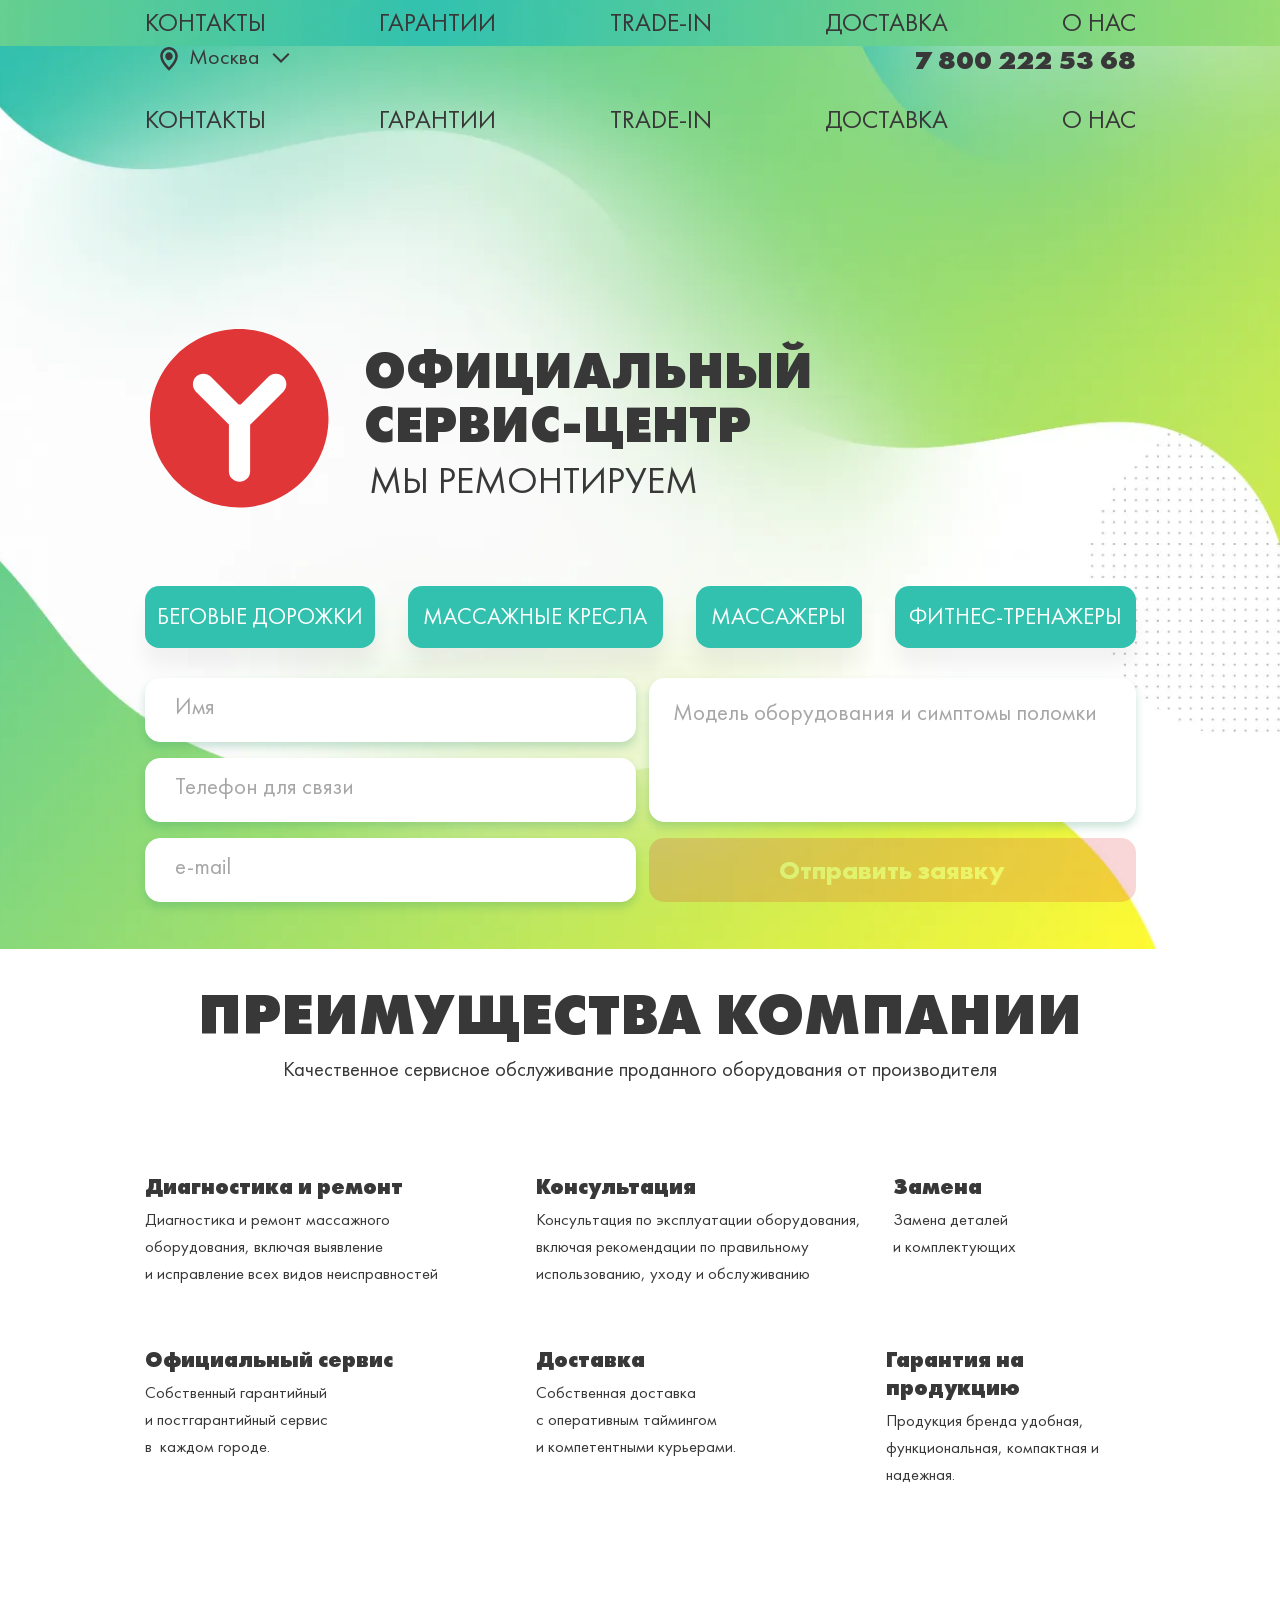
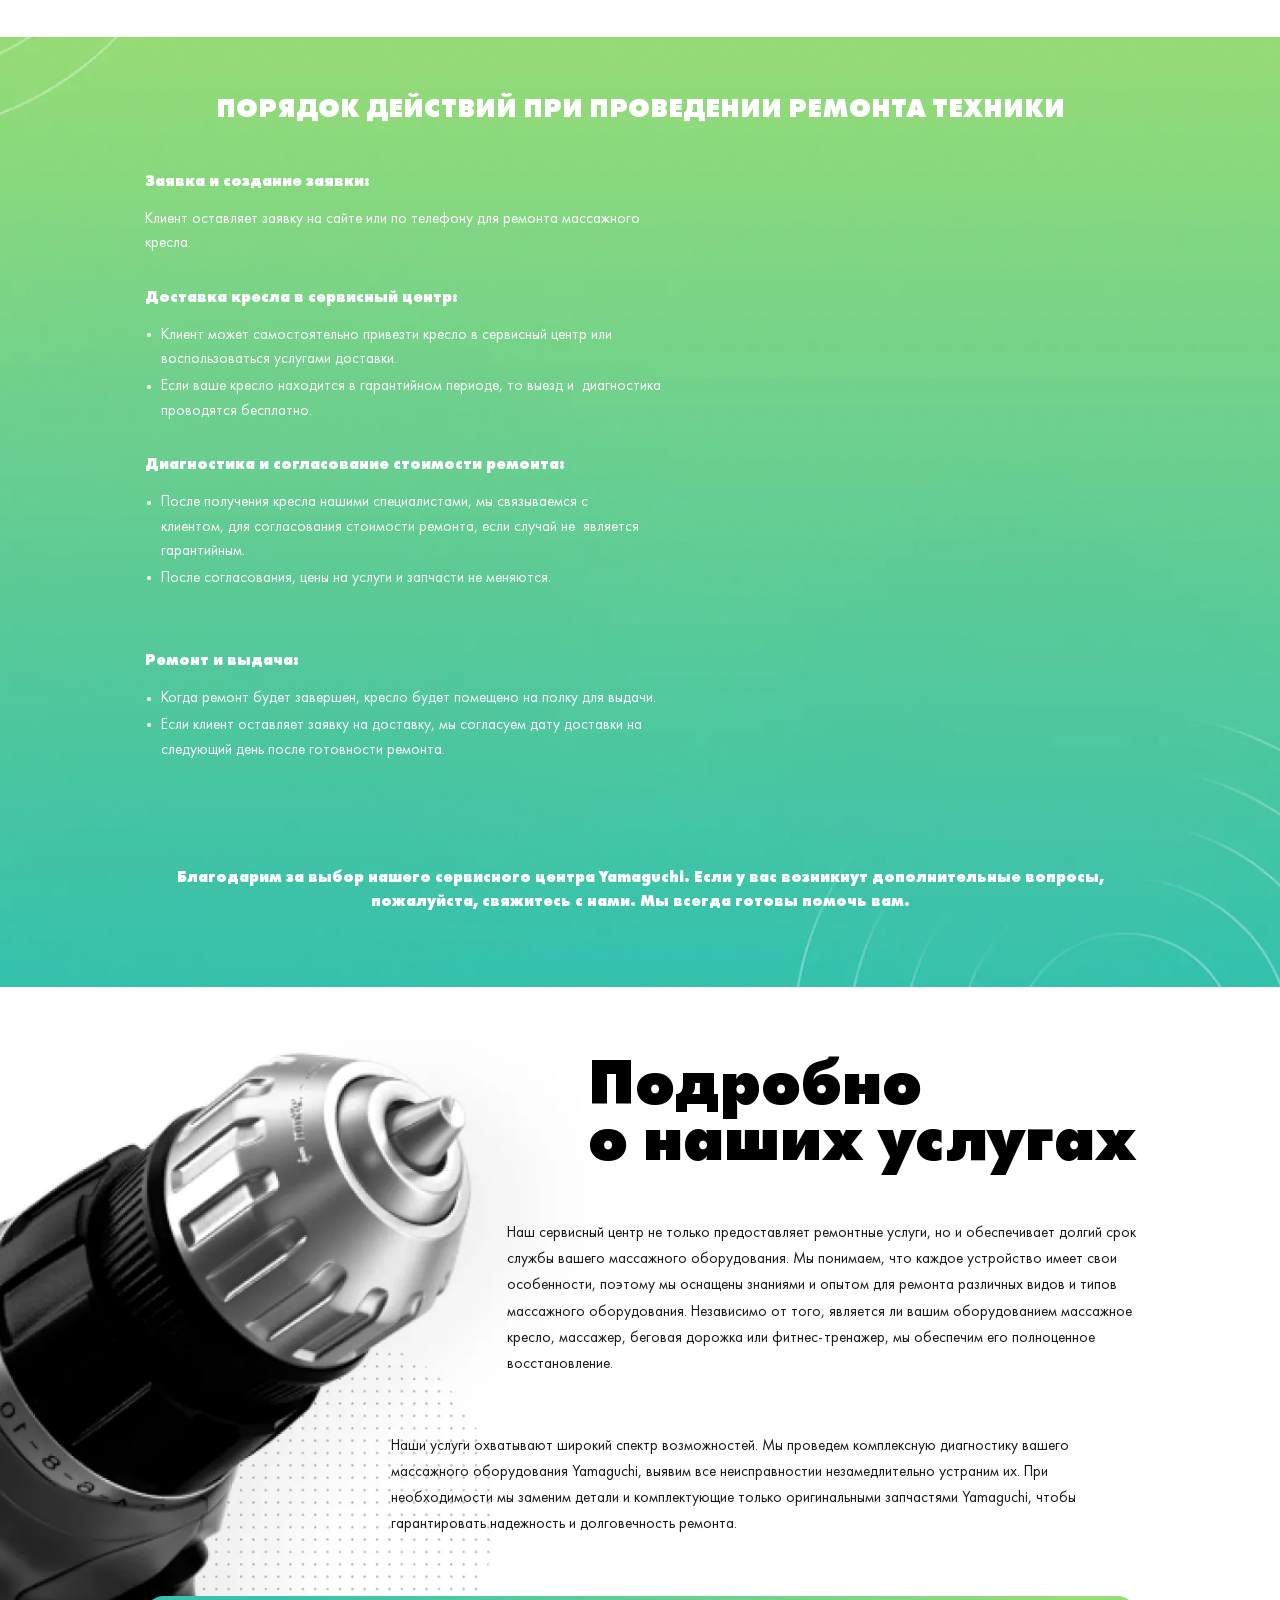
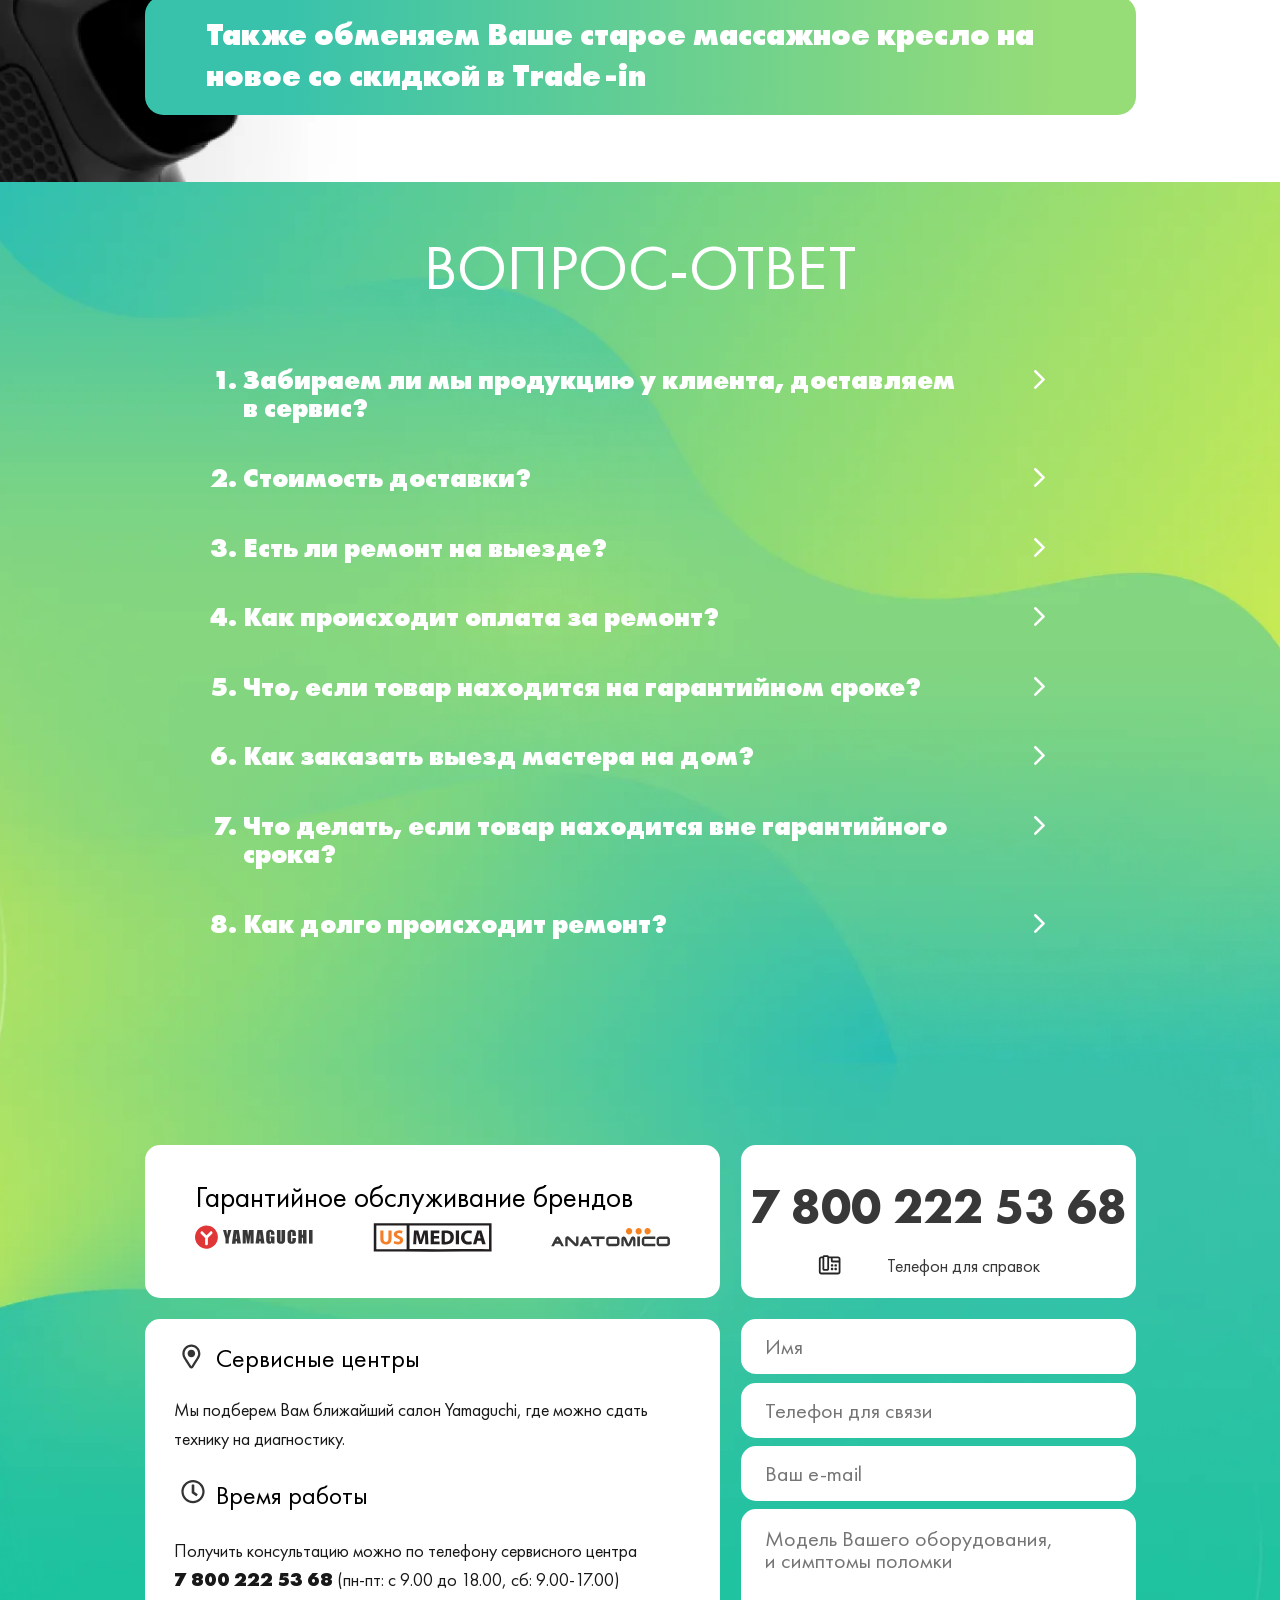
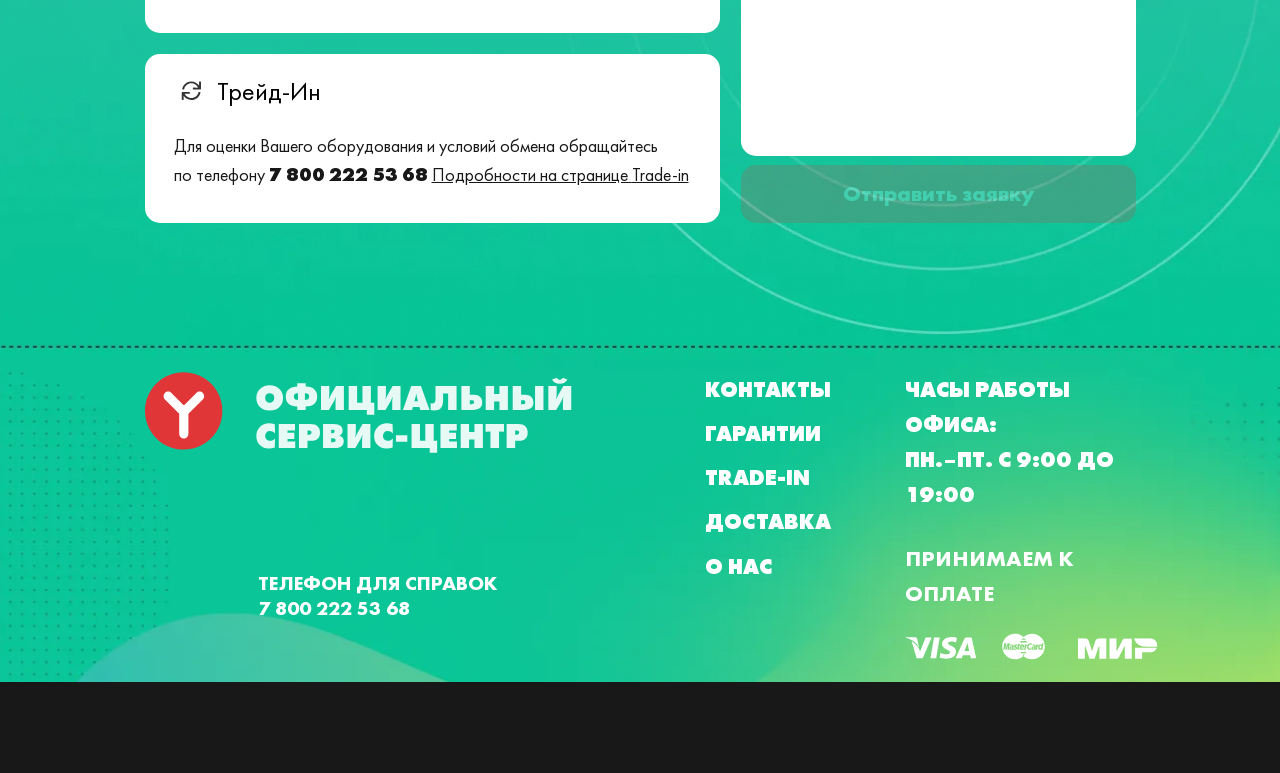
==== commit 8f8dec75: "Service-centre2" ====
--- a/index.html
+++ b/index.html
@@ -108,7 +108,7 @@
                         </div>
                     </form>  
                 </div>
-                <a class="service-center__top-a" href="tel:8-800-600-16-17">8 800 600 16 17</a>
+                <a class="service-center__top-a" href="tel: +78002225368">7 800 222 53 68</a>
             </div>
             <nav class="header__menu container-box">
                 <ul class="header__menu-list">
@@ -833,17 +833,17 @@
                                 </p>
                                 <h4 class="contacts__subtitle  contacts__subtitle_hours"> Время работы</h4>
                                 <p class="contacts__text">Получить консультацию можно по&nbsp;телефону сервисного центра
-                                    <a class="contacts__phone-ancor" href="tel:8-800-600-16-17">8&nbsp;800&nbsp;600&nbsp;16&nbsp;17</a> <span class="contacts__hours-string"> (пн-пт:&nbsp;с&nbsp;9.00&nbsp;до&nbsp;18.00,&nbsp;сб:&nbsp;9.00-17.00)</span>
+                                    <a class="contacts__phone-ancor" href="tel: +78002225368">7&nbsp;800&nbsp;222&nbsp;53&nbsp;68</a> <span class="contacts__hours-string"> (пн-пт:&nbsp;с&nbsp;9.00&nbsp;до&nbsp;18.00,&nbsp;сб:&nbsp;9.00-17.00)</span>
                                 </p>
                             </div>
 
                             <div class="contacts__trade-in contacts__white-bgc">
                                 <h4 class="contacts__subtitle contacts__subtitle_trade-in">Трейд-Ин</h4>
-                                <p class="contacts__text"> Для оценки Вашего оборудования и условий обмена обращайтесь  <br> по телефону <a class="contacts__phone-ancor" href="tel:8-800-600-16-17">8&nbsp;800&nbsp;600&nbsp;16&nbsp;17</a><span class="contacts__text_bold"></span> <a href="/pages/traid-in.html" class="contacts__link" target="_blank">Подробности&nbsp;на&nbsp;странице <span class="contacts__word-wrap">Trade-in</span> </a></p>
+                                <p class="contacts__text"> Для оценки Вашего оборудования и условий обмена обращайтесь  <br> по телефону <a class="contacts__phone-ancor" href="tel: +78002225368">7&nbsp;800&nbsp;222&nbsp;53&nbsp;68</a><span class="contacts__text_bold"></span> <a href="/pages/traid-in.html" class="contacts__link" target="_blank">Подробности&nbsp;на&nbsp;странице <span class="contacts__word-wrap">Trade-in</span> </a></p>
                             </div>
 
                             <div class="contacts__phone contacts__gray-bgc">
-                                <a class="contacts__phone-ancor-big" href="tel:8-800-600-16-17">8&nbsp;800&nbsp;600&nbsp;16&nbsp;17</a>
+                                <a class="contacts__phone-ancor-big" href="tel: +78002225368">7&nbsp;800&nbsp;222&nbsp;53&nbsp;68</a>
                                 <div class="contacts__phone__block">
                                     <p>Телефон для справок</p>
                                 </div>
@@ -877,7 +877,7 @@
                     </div>
                     <div class="footer__phone">
                             <p >Телефон для справок</p>
-                            <a  href="tel: 8-800-600-16-17"> 8 800 600 16 17</a>
+                            <a  href="tel: +78002225368"> 7 800 222 53 68</a>
                     </div>
                     <nav class="footer__menu">
                         <ul  class="footer__menu-list">
--- a/styles/main-page.min.css
+++ b/styles/main-page.min.css
@@ -1 +1 @@
-@font-face{font-family:Gothic;font-display:swap;src:url(/fonts/centurygothic.ttf) format("truetype");font-weight:400;font-style:normal}@font-face{font-family:PTSans;font-display:swap;src:url(/fonts/PTSans.eot);src:url(/fonts/PTSans.eot?#iefix) format("embedded-opentype"),url(/fonts/PTSans.woff2) format("woff2"),url(/fonts/PTSans.woff) format("woff"),url(/fonts/PTSans.ttf) format("truetype"),url(/fonts/PTSans.svg#PTSans) format("svg");font-weight:400;font-style:normal}@font-face{font-family:PTSans;font-display:swap;src:url(/fonts/PTSansBold.eot);src:url(/fonts/PTSansBold.eot?#iefix) format("embedded-opentype"),url(/fonts/PTSansBold.woff2) format("woff2"),url(/fonts/PTSansBold.woff) format("woff"),url(/fonts/PTSansBold.ttf) format("truetype"),url(/fonts/PTSansBold.svg#PTSans) format("svg");font-weight:700;font-style:normal}@font-face{font-family:PTSans;font-display:swap;src:url(/fonts/PTSansItalic.ttf) format("truetype");src:url(/fonts/PTSansItalic.woff2) format("woff2"),url(/fonts/PTSansItalic.woff) format("woff");font-weight:400;font-style:italic}@font-face{font-family:PTSansNarrow;font-display:swap;src:url(/fonts/PTSansNarrow.eot);src:url(/fonts/PTSansNarrow.eot?#iefix) format("embedded-opentype"),url(/fonts/PTSansNarrow.woff2) format("woff2"),url(/fonts/PTSansNarrow.woff) format("woff"),url(/fonts/PTSansNarrow.ttf) format("truetype"),url(/fonts/PTSansNarrow.svg#PTSansNarrow) format("svg");font-weight:400;font-style:normal}@font-face{font-family:PTSansNarrow;font-display:swap;src:url(/fonts/PTSansNarrowBold.eot);src:url(/fonts/PTSansNarrowBold.eot?#iefix) format("embedded-opentype"),url(/fonts/PTSansNarrowBold.woff2) format("woff2"),url(/fonts/PTSansNarrowBold.woff) format("woff"),url(/fonts/PTSansNarrowBold.ttf) format("truetype"),url(/fonts/PTSansNarrowBold.svg#PTSansNarrow) format("svg");font-weight:700;font-style:normal}@font-face{font-family:MyriadProLight;src:url(/fonts/MyriadProLight.eot);src:url(/fonts/MyriadProLight.eot?#iefix) format("embedded-opentype"),url(/fonts/MyriadProLight.woff) format("woff"),url(/fonts/MyriadProLight.woff2) format("woff2"),url(/fonts/MyriadProLight.ttf) format("truetype"),url(/fonts/MyriadProLight.svg#MyriadProLight) format("svg");font-weight:700;font-style:normal;font-display:swap}@font-face{font-family:"Myriad Pro";src:url(/fonts/MyriadPro.otf) format("opentype");src:url(/fonts/MyriadPro.woff2) format("woff2"),url(/fonts/MyriadPro.woff) format("woff");font-weight:400;font-style:normal;font-display:swap}@font-face{font-family:MyriadProBold;src:url(/fonts/MyriadProBold.otf) format("opentype");src:url(/fonts/MyriadProBold.woff2) format("woff2"),url(/fonts/MyriadProBold.woff) format("woff");font-weight:700;font-style:normal;font-display:swap}@font-face{font-family:PragmaticaC;src:url(/fonts/PTPragmaticaCyrillic.ttf) format("opentype");src:url(/fonts/PTPragmaticaCyrillic.woff2) format("woff2"),url(/fonts/PTPragmaticaCyrillic.woff) format("woff");font-weight:400;font-style:normal;font-display:swap}@font-face{font-family:PragmaticaC;src:url(/fonts/PTPragmaticaBoldCyrillic.ttf) format("opentype");src:url(/fonts/PTPragmaticaBoldCyrillic.woff2) format("woff2"),url(/fonts/PTPragmaticaBoldCyrillic.woff) format("woff");font-weight:700;font-style:normal;font-display:swap}@font-face{font-family:Circe;font-display:swap;src:url(/fonts/Circe-Thin.eot);src:url(/fonts/Circe-Thin.eot?#iefix) format("embedded-opentype"),url(/fonts/Circe-Thin.woff) format("woff"),url(/fonts/Circe-Thin.woff2) format("woff2"),url(/fonts/Circe-Thin.ttf) format("truetype");font-weight:100;font-style:normal}@font-face{font-family:Circe;font-display:swap;src:url(/fonts/Circe-ExtraLight.eot);src:url(/fonts/Circe-ExtraLight.eot?#iefix) format("embedded-opentype"),url(/fonts/Circe-ExtraLight.woff) format("woff"),url(/fonts/Circe-ExtraLight.woff2) format("woff2"),url(/fonts/Circe-ExtraLight.ttf) format("truetype");font-weight:200;font-style:normal}@font-face{font-family:Circe;font-display:swap;src:url(/fonts/Circe-Light.eot);src:url(/fonts/Circe-Light.eot?#iefix) format("embedded-opentype"),url(/fonts/Circe-Light.woff) format("woff"),url(/fonts/Circe-Light.woff2) format("woff2"),url(/fonts/Circe-Light.ttf) format("truetype");font-weight:300;font-style:normal}@font-face{font-family:Circe;font-display:swap;src:url(/fonts/Circe-Regular.eot);src:url(/fonts/Circe-Regular.eot?#iefix) format("embedded-opentype"),url(/fonts/Circe-Regular.woff) format("woff"),url(/fonts/Circe-Regular.woff2) format("woff2"),url(/fonts/Circe-Regular.ttf) format("truetype");font-weight:400;font-style:normal}@font-face{font-family:Circe;font-display:swap;src:url(/fonts/Circe-Bold.eot);src:url(/fonts/Circe-Bold.eot?#iefix) format("embedded-opentype"),url(/fonts/Circe-Bold.woff) format("woff"),url(/fonts/Circe-Bold.woff2) format("woff2"),url(/fonts/Circe-Bold.ttf) format("truetype");font-weight:700;font-style:normal}@font-face{font-family:Circe;font-display:swap;src:url(/fonts/Circe-ExtraBold.eot);src:url(/fonts/Circe-ExtraBold.eot?#iefix) format("embedded-opentype"),url(/fonts/Circe-ExtraBold.woff) format("woff"),url(/fonts/Circe-ExtraBold.woff2) format("woff2"),url(/fonts/Circe-ExtraBold.ttf) format("truetype");font-weight:900;font-style:normal}@font-face{font-family:BebasNeue;src:url(/fonts/bebasneuethin.woff2) format("woff2");src:local("☺"),url(/fonts/bebasneuethin.woff) format("woff"),url(/fonts/bebasneuethin.ttf) format("truetype");font-weight:200;font-style:normal;font-display:swap}@font-face{font-family:BebasNeue;src:url(/fonts/bebasneuelight.woff2) format("woff2");src:local("☺"),url(/fonts/bebasneuelight.ttf) format("truetype"),url(/fonts/bebasneuelight.woff) format("woff");font-weight:300;font-style:normal;font-display:swap}@font-face{font-family:BebasNeue;src:url(/fonts/bebasneueregular.eot);src:local("☺"),url(/fonts/bebasneueregular.woff2) format("woff2"),url(/fonts/bebasneueregular.woff) format("woff"),url(/fonts/bebasneueregular.ttf) format("truetype"),url(/fonts/bebasneueregular.svg) format("svg");font-weight:400;font-style:normal;font-display:swap}@font-face{font-family:BebasNeue;src:url(/fonts/bebasneuebold.eot);src:local("☺"),url(/fonts/bebasneuebold.woff2) format("woff2"),url(/fonts/bebasneuebold.woff) format("woff"),url(/fonts/bebasneuebold.ttf) format("truetype"),url(/fonts/bebasneuebold.svg) format("svg");font-weight:700;font-style:normal;font-display:swap}@font-face{font-family:Montserrat;font-display:swap;src:local("Montserrat Light"),local("Montserrat-Light"),url(/fonts/Montserrat-Light.woff2) format("woff2"),url(/fonts/Montserrat-Light.woff) format("woff");font-weight:300;font-style:normal}@font-face{font-family:Montserrat;font-display:swap;src:local("Montserrat"),local("Montserrat-Regular"),url(/fonts/Montserrat-Regular.woff2) format("woff2"),url(/fonts/Montserrat-Regular.woff) format("woff");font-weight:400;font-style:normal}@font-face{font-family:Montserrat;font-display:swap;src:local("Montserrat"),local("Montserrat-Regular"),url(/fonts/Montserrat-Medium.woff2) format("woff2"),url(/fonts/Montserrat-Medium.woff) format("woff");font-weight:500;font-style:normal}@font-face{font-family:Montserrat;font-display:swap;src:local("Montserrat Bold"),local("Montserrat-Bold"),url(/fonts/Montserrat-Bold.woff2) format("woff2"),url(/fonts/Montserrat-Bold.woff) format("woff");font-weight:700;font-style:normal}@font-face{font-family:Montserrat;font-display:swap;src:local("Montserrat Black"),local("Montserrat-Black"),url(/fonts/Montserrat-Black.woff2) format("woff2"),url(/fonts/Montserrat-Black.woff) format("woff");font-weight:900;font-style:normal}@font-face{font-family:Morpha;font-display:swap;src:url(/fonts/Morpha-Bold.woff2) format("woff2");src:local("☺"),url(/fonts/Morpha-Bold.woff) format("woff"),url(/fonts/Morpha-Bold.ttf) format("truetype");font-weight:700;font-style:normal}@font-face{font-family:"Neue Machina";font-display:swap;src:local("NeueMachina-Bold"),local("NeueMachina-Bold"),url(/fonts/NeueMachina-Bold.woff2) format("woff2"),url(/fonts/NeueMachina-Bold.woff) format("woff");font-weight:700;font-style:normal}@font-face{font-family:"Neue Machina";font-display:swap;src:local("NeueMachina-Black"),local("NeueMachina-Black"),url(/fonts/NeueMachina-Black.woff2) format("woff2"),url(/fonts/NeueMachina-Bold.woff) format("woff");font-weight:900;font-style:normal}@font-face{font-family:"Cy Grotesk";font-display:swap;src:url(/fonts/cy-grotesk-grand-dark.otf);font-weight:800;font-style:normal;font-display:swap}@font-face{font-family:RainerTestv04;src:url(/fonts/RainerTestv04-Bold.woff2),url(/fonts/RainerTestv04-Bold.woff);font-weight:700;font-style:normal;font-display:swap}@font-face{font-family:Anticva;font-display:swap;src:local("Anticva"),local("Anticva"),url(/fonts/Anticva-Regular.woff2) format("woff2"),url(/fonts/Anticva-Regular.woff) format("woff"),url(/fonts/Anticva-Regular.otf) format("truetype");font-weight:400;font-style:normal}@font-face{font-family:"Halvar Breitschrift";src:local("HalvarBreit-Blk"),local("HalvarBreit-Blk"),url(/fonts/HalvarBreit-Blk.woff2) format("woff2"),url(/fonts/HalvarBreit-Blk.woff) format("woff");font-weight:900;font-style:normal}@font-face{font-family:Damn;font-display:swap;src:local("Damn"),local("Damn"),url(/fonts/Damn.woff2) format("woff2"),url(/fonts/Damn.woff) format("woff"),url(/fonts/Damn.ttf) format("truetype");font-weight:400;font-style:normal}@font-face{font-family:"Monologue DEMO";font-display:swap;src:local("Monologue_DEMO"),local("Monologue_DEMO"),url(/fonts/Monologue_DEMO.woff) format("woff"),url(/fonts/Monologue_DEMO.ttf) format("opentype");font-weight:400;font-style:normal}@font-face{font-family:Nasalization;font-display:swap;src:local("Nasalization"),local("Nasalization"),url(/fonts/Nasalization.woff) format("woff"),url(/fonts/Nasalization.otf) format("opentype");font-weight:400;font-style:normal}@font-face{font-family:PatsySans;font-display:swap;src:local("PatsySans"),local("PatsySans"),url(/fonts/PatsySans.woff) format("woff"),url(/fonts/PatsySans.otf) format("opentype");font-weight:400;font-style:normal}@font-face{font-family:Lighthaus;src:url(/fonts/Lighthaus.eot);src:url(/fonts/Lighthaus.eot?#iefix) format("embedded-opentype"),url(/fonts/Lighthaus.woff2) format("woff2"),url(/fonts/Lighthaus.woff) format("woff"),url(/fonts/Lighthaus.ttf) format("truetype");font-weight:400;font-style:normal;font-display:swap}@font-face{font-family:UltramonoWide-LightItalic;src:url(/fonts/UltramonoWide-LightItalic.woff2) format("woff2"),url(/fonts/UltramonoWide-LightItalic.woff) format("woff");font-weight:300;font-style:italic;font-display:swap}@font-face{font-family:UltramonoWide-Light;src:url(/fonts/UltramonoWide-Light.woff2) format("woff2"),url(/fonts/UltramonoWide-Light.woff) format("woff");font-weight:300;font-style:normal;font-display:swap}@font-face{font-family:"Nikkyou Sans";src:url(/fonts/NikkyouSans.woff2) format("woff2"),url(/fonts/NikkyouSans.woff) format("woff");font-weight:400;font-style:normal;font-display:swap}@font-face{font-family:Corvetta;src:url(/fonts/Corvetta.woff2) format("woff2"),url(/fonts/Corvetta.woff) format("woff"),url(/fonts/Corvetta.ttf) format("truetype");font-weight:400;font-style:normal;font-display:swap}@font-face{font-family:a_LCDNovaObl;src:url(/fonts/a_lcdnovaobl.woff) format("woff"),url(/fonts/a_lcdnovaobl.ttf) format("truetype");font-weight:400;font-style:normal;font-display:swap}@font-face{font-family:Felidae;src:url(/fonts/Felidae.ttf) format("truetype");font-weight:400;font-style:normal;font-display:swap}@font-face{font-family:"Muller Next Expanded Trial";src:url(/fonts/MullerNextExtraCondTrial-Thin.otf);font-weight:200;font-style:normal;font-display:swap}@font-face{font-family:"Muller Next Expanded Trial";src:url(/fonts/MullerNextExpandedTrial-Regular.otf);font-weight:400;font-style:normal;font-display:swap}@font-face{font-family:"Muller Next Expanded Trial";src:url(/fonts/MullerNextExpandedTrial-ExtraBold.otf);font-weight:750;font-style:normal;font-display:swap}@font-face{font-family:"Muller Next Expanded Trial";src:url(/fonts/MullerNextExpandedTrial-Heavy.otf);font-weight:800;font-style:normal;font-display:swap}@font-face{font-family:"Muller Next Expanded Trial";src:url(/fonts/MullerNextExpandedTrialThinItalic.otf);font-weight:100;font-style:italic;font-display:swap}@font-face{font-family:"Muller Next ExtraCond Trial";src:url(/fonts/MullerNextExtraCondTrial-ExtraBold.otf);font-weight:750;font-style:normal;font-display:swap}@font-face{font-family:"Muller Next ExtraCond Trial";src:url(/fonts/MullerNextExtraCondTrial-Regular.otf);font-weight:400;font-style:normal;font-display:swap}@font-face{font-family:"Muller Next ExtraCond Trial";src:url(/fonts/MullerNextExtraCondTrialThin.otf);font-weight:100;font-style:normal;font-display:swap}@font-face{font-family:"Muller Next Trial";src:url(/fonts/MullerNextTrial-Regular.otf);font-weight:400;font-style:normal;font-display:swap}@font-face{font-family:"Muller Next Trial";src:url(/fonts/MullerNextTrial-ExtraBold.otf);font-weight:750;font-style:normal;font-display:swap}@font-face{font-family:"Muller Next Wide Trial";src:url(/fonts/MullerNextTrial-ThinItalic.woff2);font-weight:100;font-style:italic}@font-face{font-family:Cakra;src:url(/fonts/Cakra-Normal.otf) format("opentype");src:url(/fonts/Cakra-Normal.woff2) format("woff2"),url(/fonts/Cakra-Normal.woff) format("woff");font-weight:400;font-style:normal;font-display:swap}@font-face{font-family:Noteworthy;src:url(/fonts/NoteworthyLight.ttf) format("truetype");font-weight:300;font-style:normal;font-display:swap}@font-face{font-family:Technology;src:url(/fonts/Technology.ttf) format("truetype");font-weight:400;font-style:normal;font-display:swap}@font-face{font-family:Technology;src:url(/fonts/Technology-Bold.ttf) format("truetype");font-weight:600;font-style:normal;font-display:swap}@font-face{font-family:Unbounded;src:url(/fonts/Unbounded-Bold.ttf) format("truetype");font-weight:700;font-style:normal;font-display:swap}@font-face{font-family:Unbounded;src:url(/fonts/Unbounded-Black.ttf) format("truetype");font-weight:900;font-style:normal;font-display:swap}@font-face{font-family:Inter;src:url(/fonts/Inter-Medium.ttf) format("truetype");font-weight:500;font-style:normal;font-display:swap}@font-face{font-family:Inter;src:url(/fonts/Inter-SemiBold.ttf) format("truetype");font-weight:600;font-style:normal;font-display:swap}@font-face{font-family:"Montserrat Alternates";src:url(/fonts/MontserratAlternates-Light.ttf) format("truetype");font-weight:300;font-style:normal;font-display:swap}@font-face{font-family:"Snell Roundhand";src:url(/fonts/snell-roundhand-900.otf) format("opentype");font-weight:900;font-style:italic;font-display:swap}@font-face{font-family:"Snell Roundhand";src:url(/fonts/snell-roundhand-700.otf) format("opentype");font-weight:700;font-style:italic;font-display:swap}@font-face{font-family:Lighthaus;src:url(/fonts/Lighthaus-400.otf) format("opentype");font-weight:400;font-style:normal;font-display:swap}.main-wrapper{position:relative;max-width:1920px;margin:0 auto}.container-box{max-width:1230px;margin:0 auto;box-sizing:border-box}@media all and (max-width:1359px){.container-box{max-width:1023px;padding-left:16px;padding-right:16px}}@media all and (max-width:1023px){.container-box{width:708px;padding:0}}@media all and (max-width:767px){.container-box{width:100%;padding-left:10px;padding-right:10px}}.main-width{width:1710px;margin:0 auto;box-sizing:border-box}@media all and (max-width:1699px){.main-width{width:1240px;padding-left:16px;padding-right:16px}}@media all and (max-width:1699px)and (max-width:1359px){.main-width{width:1023px;padding-left:16px;padding-right:16px}}@media all and (max-width:1699px)and (max-width:1359px)and (max-width:1023px){.main-width{width:708px;padding-left:0;padding-right:0}}@media all and (max-width:1699px)and (max-width:1359px)and (max-width:1023px)and (max-width:767px){.main-width{width:100%;padding-left:16px;padding-right:16px}}html{font-size:100%}body{margin:0;min-width:320px;font-size:14px;font-family:"Futura PT";font-weight:400;color:#fff;box-sizing:border-box}body h1,body h2,body h3,body h4,body h5,body h6,body p{margin:0}body a{text-decoration:none;color:#fff;outline:0}body a:active{outline:0}body ::-moz-focus-inner,body ::-moz-focus-outer{border:0;padding:0}a:hover{cursor:pointer}ul{margin:0;padding:0;list-style:outside none}button{outline:0;border:0;background:unset}button:active{outline:0}iframe{border:0}area{outline:0}input{outline:0}input::-moz-focus-inner{border:0}textarea{outline:0}select{border:0;outline:0}table{border-collapse:collapse}input,select,textarea{font-size:14px;font-family:ubuntu,sans-serif;font-weight:400}.ekko-lightbox .modal-dialog .modal-content .ekko-lightbox-container input{background:0 0!important}.ekko-lightbox .modal-dialog .modal-content .ekko-lightbox-container input:focus{background:0 0!important}@font-face{font-family:"Futura PT";src:url(/assets/fonts/FuturaCyrillicBook.woff2) format("woff2"),url(/assets/fonts/FuturaCyrillicBook.ttf) format("truetype");font-style:normal;font-weight:400;font-display:swap}@font-face{font-family:"Futura PT";src:url(/assets/fonts/FuturaCyrillicBold.woff2) format("woff2"),url(/assets/fonts/FuturaCyrillicBold.ttf) format("truetype");font-style:normal;font-weight:600;font-display:swap}@font-face{font-family:"Futura PT";src:url(/assets/fonts/FuturaCyrillicExtraBold.woff2) format("woff2"),url(/assets/fonts/FuturaCyrillicExtraBold.ttf) format("truetype");font-style:normal;font-weight:800;font-display:swap}@font-face{font-family:Gothic;font-display:swap;src:url(/fonts/centurygothic.ttf) format("truetype");font-weight:400;font-style:normal}@font-face{font-family:PTSans;font-display:swap;src:url(/fonts/PTSans.eot);src:url(/fonts/PTSans.eot?#iefix) format("embedded-opentype"),url(/fonts/PTSans.woff2) format("woff2"),url(/fonts/PTSans.woff) format("woff"),url(/fonts/PTSans.ttf) format("truetype"),url(/fonts/PTSans.svg#PTSans) format("svg");font-weight:400;font-style:normal}@font-face{font-family:PTSans;font-display:swap;src:url(/fonts/PTSansBold.eot);src:url(/fonts/PTSansBold.eot?#iefix) format("embedded-opentype"),url(/fonts/PTSansBold.woff2) format("woff2"),url(/fonts/PTSansBold.woff) format("woff"),url(/fonts/PTSansBold.ttf) format("truetype"),url(/fonts/PTSansBold.svg#PTSans) format("svg");font-weight:700;font-style:normal}@font-face{font-family:PTSans;font-display:swap;src:url(/fonts/PTSansItalic.ttf) format("truetype");src:url(/fonts/PTSansItalic.woff2) format("woff2"),url(/fonts/PTSansItalic.woff) format("woff");font-weight:400;font-style:italic}@font-face{font-family:PTSansNarrow;font-display:swap;src:url(/fonts/PTSansNarrow.eot);src:url(/fonts/PTSansNarrow.eot?#iefix) format("embedded-opentype"),url(/fonts/PTSansNarrow.woff2) format("woff2"),url(/fonts/PTSansNarrow.woff) format("woff"),url(/fonts/PTSansNarrow.ttf) format("truetype"),url(/fonts/PTSansNarrow.svg#PTSansNarrow) format("svg");font-weight:400;font-style:normal}@font-face{font-family:PTSansNarrow;font-display:swap;src:url(/fonts/PTSansNarrowBold.eot);src:url(/fonts/PTSansNarrowBold.eot?#iefix) format("embedded-opentype"),url(/fonts/PTSansNarrowBold.woff2) format("woff2"),url(/fonts/PTSansNarrowBold.woff) format("woff"),url(/fonts/PTSansNarrowBold.ttf) format("truetype"),url(/fonts/PTSansNarrowBold.svg#PTSansNarrow) format("svg");font-weight:700;font-style:normal}@font-face{font-family:MyriadProLight;src:url(/fonts/MyriadProLight.eot);src:url(/fonts/MyriadProLight.eot?#iefix) format("embedded-opentype"),url(/fonts/MyriadProLight.woff) format("woff"),url(/fonts/MyriadProLight.woff2) format("woff2"),url(/fonts/MyriadProLight.ttf) format("truetype"),url(/fonts/MyriadProLight.svg#MyriadProLight) format("svg");font-weight:700;font-style:normal;font-display:swap}@font-face{font-family:"Myriad Pro";src:url(/fonts/MyriadPro.otf) format("opentype");src:url(/fonts/MyriadPro.woff2) format("woff2"),url(/fonts/MyriadPro.woff) format("woff");font-weight:400;font-style:normal;font-display:swap}@font-face{font-family:MyriadProBold;src:url(/fonts/MyriadProBold.otf) format("opentype");src:url(/fonts/MyriadProBold.woff2) format("woff2"),url(/fonts/MyriadProBold.woff) format("woff");font-weight:700;font-style:normal;font-display:swap}@font-face{font-family:PragmaticaC;src:url(/fonts/PTPragmaticaCyrillic.ttf) format("opentype");src:url(/fonts/PTPragmaticaCyrillic.woff2) format("woff2"),url(/fonts/PTPragmaticaCyrillic.woff) format("woff");font-weight:400;font-style:normal;font-display:swap}@font-face{font-family:PragmaticaC;src:url(/fonts/PTPragmaticaBoldCyrillic.ttf) format("opentype");src:url(/fonts/PTPragmaticaBoldCyrillic.woff2) format("woff2"),url(/fonts/PTPragmaticaBoldCyrillic.woff) format("woff");font-weight:700;font-style:normal;font-display:swap}@font-face{font-family:Circe;font-display:swap;src:url(/fonts/Circe-Thin.eot);src:url(/fonts/Circe-Thin.eot?#iefix) format("embedded-opentype"),url(/fonts/Circe-Thin.woff) format("woff"),url(/fonts/Circe-Thin.woff2) format("woff2"),url(/fonts/Circe-Thin.ttf) format("truetype");font-weight:100;font-style:normal}@font-face{font-family:Circe;font-display:swap;src:url(/fonts/Circe-ExtraLight.eot);src:url(/fonts/Circe-ExtraLight.eot?#iefix) format("embedded-opentype"),url(/fonts/Circe-ExtraLight.woff) format("woff"),url(/fonts/Circe-ExtraLight.woff2) format("woff2"),url(/fonts/Circe-ExtraLight.ttf) format("truetype");font-weight:200;font-style:normal}@font-face{font-family:Circe;font-display:swap;src:url(/fonts/Circe-Light.eot);src:url(/fonts/Circe-Light.eot?#iefix) format("embedded-opentype"),url(/fonts/Circe-Light.woff) format("woff"),url(/fonts/Circe-Light.woff2) format("woff2"),url(/fonts/Circe-Light.ttf) format("truetype");font-weight:300;font-style:normal}@font-face{font-family:Circe;font-display:swap;src:url(/fonts/Circe-Regular.eot);src:url(/fonts/Circe-Regular.eot?#iefix) format("embedded-opentype"),url(/fonts/Circe-Regular.woff) format("woff"),url(/fonts/Circe-Regular.woff2) format("woff2"),url(/fonts/Circe-Regular.ttf) format("truetype");font-weight:400;font-style:normal}@font-face{font-family:Circe;font-display:swap;src:url(/fonts/Circe-Bold.eot);src:url(/fonts/Circe-Bold.eot?#iefix) format("embedded-opentype"),url(/fonts/Circe-Bold.woff) format("woff"),url(/fonts/Circe-Bold.woff2) format("woff2"),url(/fonts/Circe-Bold.ttf) format("truetype");font-weight:700;font-style:normal}@font-face{font-family:Circe;font-display:swap;src:url(/fonts/Circe-ExtraBold.eot);src:url(/fonts/Circe-ExtraBold.eot?#iefix) format("embedded-opentype"),url(/fonts/Circe-ExtraBold.woff) format("woff"),url(/fonts/Circe-ExtraBold.woff2) format("woff2"),url(/fonts/Circe-ExtraBold.ttf) format("truetype");font-weight:900;font-style:normal}@font-face{font-family:BebasNeue;src:url(/fonts/bebasneuethin.woff2) format("woff2");src:local("☺"),url(/fonts/bebasneuethin.woff) format("woff"),url(/fonts/bebasneuethin.ttf) format("truetype");font-weight:200;font-style:normal;font-display:swap}@font-face{font-family:BebasNeue;src:url(/fonts/bebasneuelight.woff2) format("woff2");src:local("☺"),url(/fonts/bebasneuelight.ttf) format("truetype"),url(/fonts/bebasneuelight.woff) format("woff");font-weight:300;font-style:normal;font-display:swap}@font-face{font-family:BebasNeue;src:url(/fonts/bebasneueregular.eot);src:local("☺"),url(/fonts/bebasneueregular.woff2) format("woff2"),url(/fonts/bebasneueregular.woff) format("woff"),url(/fonts/bebasneueregular.ttf) format("truetype"),url(/fonts/bebasneueregular.svg) format("svg");font-weight:400;font-style:normal;font-display:swap}@font-face{font-family:BebasNeue;src:url(/fonts/bebasneuebold.eot);src:local("☺"),url(/fonts/bebasneuebold.woff2) format("woff2"),url(/fonts/bebasneuebold.woff) format("woff"),url(/fonts/bebasneuebold.ttf) format("truetype"),url(/fonts/bebasneuebold.svg) format("svg");font-weight:700;font-style:normal;font-display:swap}@font-face{font-family:Montserrat;font-display:swap;src:local("Montserrat Light"),local("Montserrat-Light"),url(/fonts/Montserrat-Light.woff2) format("woff2"),url(/fonts/Montserrat-Light.woff) format("woff");font-weight:300;font-style:normal}@font-face{font-family:Montserrat;font-display:swap;src:local("Montserrat"),local("Montserrat-Regular"),url(/fonts/Montserrat-Regular.woff2) format("woff2"),url(/fonts/Montserrat-Regular.woff) format("woff");font-weight:400;font-style:normal}@font-face{font-family:Montserrat;font-display:swap;src:local("Montserrat"),local("Montserrat-Regular"),url(/fonts/Montserrat-Medium.woff2) format("woff2"),url(/fonts/Montserrat-Medium.woff) format("woff");font-weight:500;font-style:normal}@font-face{font-family:Montserrat;font-display:swap;src:local("Montserrat Bold"),local("Montserrat-Bold"),url(/fonts/Montserrat-Bold.woff2) format("woff2"),url(/fonts/Montserrat-Bold.woff) format("woff");font-weight:700;font-style:normal}@font-face{font-family:Montserrat;font-display:swap;src:local("Montserrat Black"),local("Montserrat-Black"),url(/fonts/Montserrat-Black.woff2) format("woff2"),url(/fonts/Montserrat-Black.woff) format("woff");font-weight:900;font-style:normal}@font-face{font-family:Morpha;font-display:swap;src:url(/fonts/Morpha-Bold.woff2) format("woff2");src:local("☺"),url(/fonts/Morpha-Bold.woff) format("woff"),url(/fonts/Morpha-Bold.ttf) format("truetype");font-weight:700;font-style:normal}@font-face{font-family:"Neue Machina";font-display:swap;src:local("NeueMachina-Bold"),local("NeueMachina-Bold"),url(/fonts/NeueMachina-Bold.woff2) format("woff2"),url(/fonts/NeueMachina-Bold.woff) format("woff");font-weight:700;font-style:normal}@font-face{font-family:"Neue Machina";font-display:swap;src:local("NeueMachina-Black"),local("NeueMachina-Black"),url(/fonts/NeueMachina-Black.woff2) format("woff2"),url(/fonts/NeueMachina-Bold.woff) format("woff");font-weight:900;font-style:normal}@font-face{font-family:"Cy Grotesk";font-display:swap;src:url(/fonts/cy-grotesk-grand-dark.otf);font-weight:800;font-style:normal;font-display:swap}@font-face{font-family:RainerTestv04;src:url(/fonts/RainerTestv04-Bold.woff2),url(/fonts/RainerTestv04-Bold.woff);font-weight:700;font-style:normal;font-display:swap}@font-face{font-family:Anticva;font-display:swap;src:local("Anticva"),local("Anticva"),url(/fonts/Anticva-Regular.woff2) format("woff2"),url(/fonts/Anticva-Regular.woff) format("woff"),url(/fonts/Anticva-Regular.otf) format("truetype");font-weight:400;font-style:normal}@font-face{font-family:"Halvar Breitschrift";src:local("HalvarBreit-Blk"),local("HalvarBreit-Blk"),url(/fonts/HalvarBreit-Blk.woff2) format("woff2"),url(/fonts/HalvarBreit-Blk.woff) format("woff");font-weight:900;font-style:normal}@font-face{font-family:Damn;font-display:swap;src:local("Damn"),local("Damn"),url(/fonts/Damn.woff2) format("woff2"),url(/fonts/Damn.woff) format("woff"),url(/fonts/Damn.ttf) format("truetype");font-weight:400;font-style:normal}@font-face{font-family:"Monologue DEMO";font-display:swap;src:local("Monologue_DEMO"),local("Monologue_DEMO"),url(/fonts/Monologue_DEMO.woff) format("woff"),url(/fonts/Monologue_DEMO.ttf) format("opentype");font-weight:400;font-style:normal}@font-face{font-family:Nasalization;font-display:swap;src:local("Nasalization"),local("Nasalization"),url(/fonts/Nasalization.woff) format("woff"),url(/fonts/Nasalization.otf) format("opentype");font-weight:400;font-style:normal}@font-face{font-family:PatsySans;font-display:swap;src:local("PatsySans"),local("PatsySans"),url(/fonts/PatsySans.woff) format("woff"),url(/fonts/PatsySans.otf) format("opentype");font-weight:400;font-style:normal}@font-face{font-family:Lighthaus;src:url(/fonts/Lighthaus.eot);src:url(/fonts/Lighthaus.eot?#iefix) format("embedded-opentype"),url(/fonts/Lighthaus.woff2) format("woff2"),url(/fonts/Lighthaus.woff) format("woff"),url(/fonts/Lighthaus.ttf) format("truetype");font-weight:400;font-style:normal;font-display:swap}@font-face{font-family:UltramonoWide-LightItalic;src:url(/fonts/UltramonoWide-LightItalic.woff2) format("woff2"),url(/fonts/UltramonoWide-LightItalic.woff) format("woff");font-weight:300;font-style:italic;font-display:swap}@font-face{font-family:UltramonoWide-Light;src:url(/fonts/UltramonoWide-Light.woff2) format("woff2"),url(/fonts/UltramonoWide-Light.woff) format("woff");font-weight:300;font-style:normal;font-display:swap}@font-face{font-family:"Nikkyou Sans";src:url(/fonts/NikkyouSans.woff2) format("woff2"),url(/fonts/NikkyouSans.woff) format("woff");font-weight:400;font-style:normal;font-display:swap}@font-face{font-family:Corvetta;src:url(/fonts/Corvetta.woff2) format("woff2"),url(/fonts/Corvetta.woff) format("woff"),url(/fonts/Corvetta.ttf) format("truetype");font-weight:400;font-style:normal;font-display:swap}@font-face{font-family:a_LCDNovaObl;src:url(/fonts/a_lcdnovaobl.woff) format("woff"),url(/fonts/a_lcdnovaobl.ttf) format("truetype");font-weight:400;font-style:normal;font-display:swap}@font-face{font-family:Felidae;src:url(/fonts/Felidae.ttf) format("truetype");font-weight:400;font-style:normal;font-display:swap}@font-face{font-family:"Muller Next Expanded Trial";src:url(/fonts/MullerNextExtraCondTrial-Thin.otf);font-weight:200;font-style:normal;font-display:swap}@font-face{font-family:"Muller Next Expanded Trial";src:url(/fonts/MullerNextExpandedTrial-Regular.otf);font-weight:400;font-style:normal;font-display:swap}@font-face{font-family:"Muller Next Expanded Trial";src:url(/fonts/MullerNextExpandedTrial-ExtraBold.otf);font-weight:750;font-style:normal;font-display:swap}@font-face{font-family:"Muller Next Expanded Trial";src:url(/fonts/MullerNextExpandedTrial-Heavy.otf);font-weight:800;font-style:normal;font-display:swap}@font-face{font-family:"Muller Next Expanded Trial";src:url(/fonts/MullerNextExpandedTrialThinItalic.otf);font-weight:100;font-style:italic;font-display:swap}@font-face{font-family:"Muller Next ExtraCond Trial";src:url(/fonts/MullerNextExtraCondTrial-ExtraBold.otf);font-weight:750;font-style:normal;font-display:swap}@font-face{font-family:"Muller Next ExtraCond Trial";src:url(/fonts/MullerNextExtraCondTrial-Regular.otf);font-weight:400;font-style:normal;font-display:swap}@font-face{font-family:"Muller Next ExtraCond Trial";src:url(/fonts/MullerNextExtraCondTrialThin.otf);font-weight:100;font-style:normal;font-display:swap}@font-face{font-family:"Muller Next Trial";src:url(/fonts/MullerNextTrial-Regular.otf);font-weight:400;font-style:normal;font-display:swap}@font-face{font-family:"Muller Next Trial";src:url(/fonts/MullerNextTrial-ExtraBold.otf);font-weight:750;font-style:normal;font-display:swap}@font-face{font-family:"Muller Next Wide Trial";src:url(/fonts/MullerNextTrial-ThinItalic.woff2);font-weight:100;font-style:italic}@font-face{font-family:Cakra;src:url(/fonts/Cakra-Normal.otf) format("opentype");src:url(/fonts/Cakra-Normal.woff2) format("woff2"),url(/fonts/Cakra-Normal.woff) format("woff");font-weight:400;font-style:normal;font-display:swap}@font-face{font-family:Noteworthy;src:url(/fonts/NoteworthyLight.ttf) format("truetype");font-weight:300;font-style:normal;font-display:swap}@font-face{font-family:Technology;src:url(/fonts/Technology.ttf) format("truetype");font-weight:400;font-style:normal;font-display:swap}@font-face{font-family:Technology;src:url(/fonts/Technology-Bold.ttf) format("truetype");font-weight:600;font-style:normal;font-display:swap}@font-face{font-family:Unbounded;src:url(/fonts/Unbounded-Bold.ttf) format("truetype");font-weight:700;font-style:normal;font-display:swap}@font-face{font-family:Unbounded;src:url(/fonts/Unbounded-Black.ttf) format("truetype");font-weight:900;font-style:normal;font-display:swap}@font-face{font-family:Inter;src:url(/fonts/Inter-Medium.ttf) format("truetype");font-weight:500;font-style:normal;font-display:swap}@font-face{font-family:Inter;src:url(/fonts/Inter-SemiBold.ttf) format("truetype");font-weight:600;font-style:normal;font-display:swap}@font-face{font-family:"Montserrat Alternates";src:url(/fonts/MontserratAlternates-Light.ttf) format("truetype");font-weight:300;font-style:normal;font-display:swap}@font-face{font-family:"Snell Roundhand";src:url(/fonts/snell-roundhand-900.otf) format("opentype");font-weight:900;font-style:italic;font-display:swap}@font-face{font-family:"Snell Roundhand";src:url(/fonts/snell-roundhand-700.otf) format("opentype");font-weight:700;font-style:italic;font-display:swap}@font-face{font-family:Lighthaus;src:url(/fonts/Lighthaus-400.otf) format("opentype");font-weight:400;font-style:normal;font-display:swap}.main-wrapper{position:relative;max-width:1920px;margin:0 auto}.container-box{max-width:1230px;margin:0 auto;box-sizing:border-box}@media all and (max-width:1359px){.container-box{max-width:1023px;padding-left:16px;padding-right:16px}}@media all and (max-width:1023px){.container-box{width:708px;padding:0}}@media all and (max-width:767px){.container-box{width:100%;padding-left:10px;padding-right:10px}}.main-width{width:1710px;margin:0 auto;box-sizing:border-box}@media all and (max-width:1699px){.main-width{width:1240px;padding-left:16px;padding-right:16px}}@media all and (max-width:1699px)and (max-width:1359px){.main-width{width:1023px;padding-left:16px;padding-right:16px}}@media all and (max-width:1699px)and (max-width:1359px)and (max-width:1023px){.main-width{width:708px;padding-left:0;padding-right:0}}@media all and (max-width:1699px)and (max-width:1359px)and (max-width:1023px)and (max-width:767px){.main-width{width:100%;padding-left:16px;padding-right:16px}}html{font-size:100%}body{margin:0;min-width:320px;font-size:14px;font-family:"Futura PT";font-weight:400;color:#fff;box-sizing:border-box}body h1,body h2,body h3,body h4,body h5,body h6,body p{margin:0}body a{text-decoration:none;color:#fff;outline:0}body a:active{outline:0}body ::-moz-focus-inner,body ::-moz-focus-outer{border:0;padding:0}a:hover{cursor:pointer}ul{margin:0;padding:0;list-style:outside none}button{outline:0;border:0;background:unset}button:active{outline:0}iframe{border:0}area{outline:0}input{outline:0}input::-moz-focus-inner{border:0}textarea{outline:0}select{border:0;outline:0}table{border-collapse:collapse}input,select,textarea{font-size:14px;font-family:ubuntu,sans-serif;font-weight:400}.ekko-lightbox .modal-dialog .modal-content .ekko-lightbox-container input{background:0 0!important}.ekko-lightbox .modal-dialog .modal-content .ekko-lightbox-container input:focus{background:0 0!important}@font-face{font-family:"Futura PT";src:url(/assets/fonts/FuturaCyrillicBook.woff2) format("woff2"),url(/assets/fonts/FuturaCyrillicBook.ttf) format("truetype");font-style:normal;font-weight:400;font-display:swap}@font-face{font-family:"Futura PT";src:url(/assets/fonts/FuturaCyrillicBold.woff2) format("woff2"),url(/assets/fonts/FuturaCyrillicBold.ttf) format("truetype");font-style:normal;font-weight:600;font-display:swap}@font-face{font-family:"Futura PT";src:url(/assets/fonts/FuturaCyrillicExtraBold.woff2) format("woff2"),url(/assets/fonts/FuturaCyrillicExtraBold.ttf) format("truetype");font-style:normal;font-weight:800;font-display:swap}.footer{overflow:hidden;max-width:1920px;margin:0 auto;padding:22px 0 53px}@media all and (max-width:1023px){.footer{background:url(/assets/images/main-page/mobile/bg-img/footer_result.webp) no-repeat center;background-size:cover}}@media all and (max-width:450px){.footer{padding:22px 0 22px}}.footer__menu li:not(:last-of-type){padding-bottom:9px}.footer__menu a{transition:all .2s linear}.footer__menu a:hover{color:#181818}@media all and (max-width:1023px){.footer__menu{display:none}}.footer__content{display:grid;grid-template-columns:1fr .8fr 1.3fr;grid-template-areas:"logo menu hours" "phone menu cards";grid-column-gap:88px;grid-row-gap:28px;padding-left:45px;padding-right:0;margin-top:13px}@media all and (max-width:1100px){.footer__content{padding-right:0}}@media all and (max-width:1359px){.footer__content{padding-left:16px;grid-column-gap:74px}}@media all and (max-width:1023px){.footer__content{display:flex;flex-direction:column;text-align:center;padding-left:0}}@media all and (max-width:767px){.footer__content{grid-template-columns:1fr;grid-template-areas:"phone" "hours" " cards";grid-row-gap:16px;justify-items:center;text-align:center}}@media all and (max-width:1023px){.footer__content{padding-bottom:42px;grid-row-gap:24px}}@media all and (max-width:767px){.footer__content{grid-row-gap:7.5vw}}.footer__logo{grid-area:logo}@media all and (max-width:1023px){.footer__logo{display:none}}.footer__phone{grid-area:phone;font-family:"Futura PT";font-weight:600;font-size:20px;line-height:128%;text-transform:uppercase;color:#fff;padding-left:113px;padding-top:30px}@media all and (max-width:1023px){.footer__phone{padding-left:0}}@media all and (max-width:767px){.footer__phone{font-size:6.3vw}}@media all and (max-width:450px){.footer__phone{padding-top:5px;font-weight:600}}.footer__phone a{transition:all .2s}.footer__phone a:hover{color:#181818}@media all and (max-width:767px){.footer__phone a:hover{color:#fff}}.footer__menu{grid-area:menu}@media all and (max-width:767px){.footer__menu{display:none}}.footer__hours{grid-area:hours}.footer__cards{grid-area:cards}.footer__cards p{font-weight:600}.footer__text{font-family:"Futura PT";font-weight:800;font-size:22px;line-height:160.86%;text-transform:uppercase;color:#fff}@media all and (max-width:767px){.footer__text{font-size:6.9vw;padding-bottom:20px}}@media all and (max-width:450px){.footer__text{font-weight:600;padding-bottom:0}}.footer__payment-list{display:flex;align-items:center;justify-content:flex-start}.footer__payment-list img{margin-bottom:-34px}@media all and (max-width:767px){.footer__payment-list img{width:22.5vw}}@media all and (max-width:1023px){.footer__payment-list{justify-content:center}}@media all and (max-width:450px){.footer__payment-list{margin-top:-17px}}.footer__payment-list li:nth-child(2){margin-bottom:-20px}.footer__payment-list li:nth-child(3){margin-left:7px}*,::after,::before{box-sizing:border-box}html{scroll-behavior:smooth}body{background:#181818}::-webkit-scrollbar{width:6px}::-webkit-scrollbar-thumb{background:rgba(255,255,255,.2);border-radius:2px}.header-fixed.hide-header{position:fixed;top:0;opacity:1;transition:opacity .3s linear}.header-fixed{background-color:rgba(72,52,82,.64);width:100%;z-index:100;position:absolute;opacity:0;top:-200px;left:0;width:100%;transition:opacity .3s linear;background:url(/assets/images/main-page/bg-img-header_result.webp) no-repeat center;background-size:cover}@media all and (max-width:1023px){.header-fixed{height:40px;background:url(/assets/images/main-page/bg-img-header-mobile_result.webp) no-repeat center;background-size:cover}}@media all and (max-width:767px){.header-fixed{height:12.5vw}}.header-fixed .container-box{max-width:100%}.header-fixed .container-box-desktop{max-width:1290px}@media all and (max-width:1359px){.header-fixed .container-box-desktop{max-width:1083px}}.header-fixed__black-bgc_js{background-color:#181818;opacity:1;transition:all .2s linear;font-weight:900;display:flex;margin:0 auto;align-items:center;background:url(/assets/images/main-page/bg-img-header_result.webp) no-repeat center;background-size:cover}@media all and (max-width:1023px){.header-fixed__black-bgc_js{background:url(/assets/images/main-page/bg-img-header-mobile_result.webp) no-repeat center;background-size:cover}}.header-fixed__black-bgc_js .service-center__choose-city{display:none}.header-fixed__black-bgc_js .service-center__top{display:none}.header-fixed__black-bgc_js .header__menu{width:100%}@media all and (max-width:350px){.header-fixed__black-bgc_js .header__menu{height:40px}}.header-fixed__black-bgc_js ul{padding:0}.header-fixed__black-bgc_js a{font-weight:900!important}.header-fixed__black-bgc_js a:hover{z-index:0;position:relative;color:#fff;font-weight:900}.header-fixed__black-bgc_js a:hover::after{content:"";display:block;position:absolute;width:calc(100% + 55px);height:50px;background-color:rgba(255,255,255,.1);top:50%;left:50%;transform:translate(-50%,-50%);z-index:-1}@media all and (max-width:1023px){.header-fixed__black-bgc_js .header__img{display:block;position:absolute;right:0}}.header-fixed__menu{display:block;margin:0 auto}@media all and (max-width:1023px){.header-fixed__menu{height:65px}}.header-fixed__menu-list{display:flex;justify-content:space-between;padding:0}@media all and (max-width:1023px){.header-fixed__menu-list{display:none;flex-direction:column}}.header-fixed__menu-item:hover{color:#383838;background-color:#7ce3d5}.header-fixed__menu-item{display:flex;justify-content:center;align-items:center;overflow:visible;transition:all .2s linear;padding:10px 30px}.header-fixed__menu-item a{display:block;font-family:"Futura PT";font-weight:400;font-size:clamp(12px,2vw,28px);line-height:100%;text-transform:uppercase;color:#383838;transition:all .2s linear;z-index:0}.header-fixed__mobile-menu{display:none;justify-content:space-between;align-items:flex-start;align-items:center;padding-left:11px;padding-right:13px;padding-top:5px;max-width:708px}@media all and (max-width:767px){.header-fixed__mobile-menu{padding-top:1.5vw}}@media all and (max-width:1023px){.header-fixed__mobile-menu{display:flex;align-items:center;position:absolute;width:100%;z-index:2;left:50%;transform:translateX(-50%)}}.header-fixed__menu-burger{width:22px;height:22px;position:relative;display:flex;flex-direction:column;justify-content:flex-start;align-items:flex-end}@media all and (max-width:767px){.header-fixed__menu-burger{background:url(/assets/images/main-page/burger.svg) no-repeat;background-size:cover;height:4.5vw;width:7vw}}.header-fixed__menu-burger.hide-burger-fixed{display:none}.header-fixed .js-menu-fixed__close{display:none;font-size:25px;line-height:100%}.header-fixed .js-menu-fixed__close.hide-close-fixed{display:block}.header{position:relative;z-index:2;height:100px;width:100%;transition:all .5s}@media all and (max-width:1023px){.header .service-center__top{padding-top:40px}}@media all and (max-width:767px){.header .service-center__top{padding-top:20px;height:19.8vw}}@media all and (max-width:350px){.header .service-center__top{padding-top:0}}@media all and (max-width:1023px){.header{height:clamp(50px,8vw,85px)}}.header__sticky_js{position:static;top:0;transition:all .4s}.header__hide_js{opacity:0;transition:all .4s;top:-1000000px}.header__wrapper{position:relative;max-width:1920px;height:50px;margin:0 auto;transition:all .4s}.header__wrapper a:hover{color:#181818}@media all and (max-width:1023px){.header__wrapper{height:clamp(50px,8vw,85px)}}@media all and (max-width:350px){.header__wrapper{height:40px}}.header__img{display:none}.header__menu{display:block;margin:0 auto}@media all and (max-width:1023px){.header__menu{height:65px}}.header__menu-list{display:flex;justify-content:space-between;padding:33px 0 15px}@media all and (max-width:1023px){.header__menu-list{display:none;flex-direction:column}}.header__menu-item{display:flex;justify-content:center;align-items:center;overflow:visible;transition:all .2s linear}.header__menu-item a{display:block;font-family:"Futura PT";font-weight:400;font-size:clamp(12px,2vw,28px);line-height:100%;text-transform:uppercase;color:#383838;transition:all .2s linear;z-index:0}.header__title{display:none}@media all and (max-width:1023px){.header__title{display:block;font-family:"Futura PT";font-weight:400;text-transform:uppercase;color:#fff;font-size:clamp(18px,3vw,105px)}}.header__mobile{position:relative}.header__logo{display:flex;align-items:center}@media all and (max-width:767px){.header__logo img{width:55.1vw}}.header__mobile-menu{display:none;justify-content:space-between;align-items:flex-start;align-items:center;padding-left:13px;padding-right:13px;padding-top:5px;max-width:100vw}@media all and (max-width:1023px){.header__mobile-menu{display:flex;position:absolute;width:100%;z-index:2;left:50%;transform:translateX(-50%)}}@media all and (max-width:767px){.header__mobile-menu{padding-top:1.5vw}}@media all and (max-width:350px){.header__mobile-menu{padding-left:11px;padding-right:13px}}.header__menu-burger{width:22px;height:22px;position:relative;display:flex;flex-direction:column;justify-content:flex-start;align-items:flex-end}@media all and (max-width:767px){.header__menu-burger{background:url(/assets/images/main-page/burger.svg) no-repeat;background-size:cover;height:4.5vw;width:7vw}}.header__line-1{display:block;width:22px;height:2px;background-color:#383838;margin-bottom:4px}@media all and (max-width:767px){.header__line-1{width:6.8vw;height:.7vw;display:none}}.header__line-2{display:block;width:22px;height:2px;background-color:#383838;margin-bottom:4px}@media all and (max-width:767px){.header__line-2{width:6.8vw;height:.7vw;display:none}}.header__line-3{display:block;width:11px;height:2px;background-color:#383838;margin-bottom:4px;text-align:right}@media all and (max-width:767px){.header__line-3{width:3.5vw;height:.7vw;display:none}}.js-menu__mob{position:fixed;height:294px;width:100vw;z-index:3;top:0;background-color:#181818;display:none;border-radius:18.452px;background:linear-gradient(91deg,#38c2ac 13.96%,#96dc77 91.67%);background-size:cover}.js-menu__mob_active{display:block}.js-menu__mob-list{display:flex;margin:0 auto;margin-top:12px;position:relative;padding:0 14px;max-width:708px}.js-menu__mob-item:nth-of-type(3){text-transform:uppercase}.js-menu__mob-item{margin-bottom:16px;font-family:"Futura PT";font-style:normal;font-weight:400;font-size:16px;line-height:20px;color:#fff}.js-menu__mob-img{position:absolute;right:14px;top:50%;transform:translateY(-50%);width:142px}.js-menu__close{font-size:25px;line-height:100%;margin-top:0}.service-center__city-list-mobile{margin-top:68px;padding-top:7px;overflow-y:scroll;height:609px;position:absolute;width:99%;z-index:50000;margin-left:-9px}.service-center__city-list-mobile .service-center__list-item{padding-bottom:9px;padding-top:3px}.js-cities__top-wrapper{display:flex;justify-content:space-between;width:100%}.js-cities__list__active{opacity:1;visibility:visible}.js-cities__mob{position:fixed;height:100%;width:100vw;z-index:3;top:0;background-color:#181818;display:none;background:url(/assets/images/main-page/bg-img-cities2_result.webp) no-repeat center;background-size:cover}.js-cities__active{display:block}.js-cities__header{display:flex;justify-content:space-between;align-items:flex-start;padding:5px 13px 13px 13px;flex-wrap:wrap}@media all and (max-width:767px){.js-cities__header{padding:5px 3px 13px}}.js-cities__title{font-family:"Futura PT";font-style:normal;font-weight:700;font-size:20.8px;line-height:100%;text-transform:uppercase;color:#fff}.js-cities__close{font-size:25px;line-height:100%}.js-cities__img{position:absolute;top:0;right:0;z-index:-1}.js-cities__list{width:100%}.js-cities__header{max-width:708px;margin:0 auto}.service-center{padding:10px 0 1px;margin:-110px 0 0;position:relative;background:url(/assets/images/main-page/bg-img_result.webp) no-repeat center;background-size:cover}@media all and (max-width:767px){.service-center{background:url(/assets/images/main-page/bg-img-main-mobile_result.webp) no-repeat center;background-size:cover}}.service-center__top{display:flex;justify-content:space-between;align-items:end}.service-center__top-a{font-size:clamp(16.66px,2vw,34.813px);font-weight:800;color:#383838;margin-bottom:-3px}@media all and (max-width:767px){.service-center__top-a{font-size:5.2vw}}.service-center__current-city{background:0 0;border:none;font-family:"Futura PT";font-weight:400;font-size:14px;line-height:160%}.service-center__content{position:relative;margin-top:329px}@media all and (max-width:1023px){.service-center__content{margin-top:219px}}@media all and (max-width:767px){.service-center__content{padding-bottom:2.3vw;margin-top:40.5vw}}.service-center__title-group{font-family:"Futura PT";font-style:normal;font-weight:700;font-size:clamp(25px,2vw,40.94px);line-height:106.5%;text-transform:uppercase;color:#fff;margin:0 0 78px 5px;display:flex;max-width:800px}@media all and (max-width:1023px){.service-center__title-group{margin-bottom:30px;font-size:clamp(13.5px,3vw,40px);padding:0 15px;max-width:480px}}@media all and (max-width:767px){.service-center__title-group{max-width:400px;margin:0 0 -1vw 7.9vw;padding:0 0 8vw;font-size:4.2vw}}.service-center__logo{max-width:clamp(70px,14vw,198px);width:100%;margin-right:35.68px;margin-left:0}@media all and (max-width:767px){.service-center__logo{max-width:22vw}}@media all and (max-width:450px){.service-center__logo{margin-right:12px;padding-top:5px}}@media all and (max-width:350px){.service-center__logo{padding-top:8px}}.service-center__title-wrapper{position:relative;display:inline-block;height:100vh;width:100vw;position:fixed;z-index:3;background:brown}.service-center__title-wrapper a{font-family:Gilroy;font-style:normal;font-weight:800;font-size:clamp(40px,4vw,50px);line-height:86px;vertical-align:middle;float:right;position:absolute;right:0;bottom:10%}@media all and (max-width:1023px){.service-center__title-wrapper a{display:none}}.service-center__bg{height:1799px;left:0;position:absolute;display:block;z-index:-1}.service-center__bg img{object-fit:cover;height:100%;width:100%}@media all and (max-width:767px){.service-center__bg img{display:none}}.service-center__select{min-width:160px;width:-moz-fit-content;width:fit-content;cursor:pointer;font-family:"Futura PT";font-style:normal;font-weight:400;font-size:clamp(15.197px,2vw,22px);line-height:160%;color:#383838;padding-top:0;border-radius:5px;display:flex;align-items:center;justify-content:start;width:max-content;transition:.2s}@media all and (max-width:1023px){.service-center__select{margin-left:13px}}@media all and (max-width:767px){.service-center__select{margin-left:0;min-width:130px;font-size:4.75vw}}@media all and (max-width:450px){.service-center__select{min-width:100px}}.service-center__select:hover{background-color:#000}@media all and (max-width:767px){.service-center__select:hover{background-color:rgba(0,0,0,0)}}.service-center__select::before{content:url("");max-height:17px;margin-right:5px}@media all and (max-width:767px){.service-center__select::before{background:url(/assets/images/main-page/location.svg);background-size:cover;max-height:7vw;height:5.5vw;width:5.5vw;margin-bottom:1.2vw}}@media(min-width:768px){.service-center__select::before{content:url(/assets/images/main-page/location.svg);max-height:28px;margin-left:9px}}.service-center__select::after{content:"";transform:rotate(0);max-height:24px;margin-left:15px}@media all and (max-width:767px){.service-center__select::after{background:url(/assets/images/main-page/arrow-down.svg);background-size:cover;max-height:7vw;height:5.5vw;width:5.5vw;margin-left:2vw}}@media(min-width:768px){.service-center__select::after{content:url(/assets/images/main-page/arrow-down.svg);max-height:24px;margin-left:9px}}.service-center__city-list{visibility:hidden;opacity:0;border-radius:5px;margin-top:-7px;padding-top:7px;overflow-y:scroll;height:272px;position:absolute;width:100%;z-index:50000;background:url(/assets/images/main-page/bg-img-cities2_result.webp) no-repeat center;background-size:cover}@media all and (max-width:1023px){.service-center__city-list{margin-left:13px;display:none}}@media all and (max-width:767px){.service-center__city-list{margin-left:0}}.service-center__city-list._city-list_active{opacity:1;animation:wrapper .2s ease;visibility:visible;position:inherit;z-index:10;position:absolute}.service-center__mobile-city-list_js{width:100vw;height:100vh;z-index:10;visibility:visible;opacity:1;padding-top:85px;border-radius:0;background-color:#181818}.service-center__list-item{font-family:"Futura PT";font-style:normal;font-weight:300;font-size:18px;line-height:20px;color:#fff;margin-left:2px;padding-left:12px;margin-right:18px;padding-bottom:5px;padding-top:4px;cursor:pointer}.service-center__list-item:hover{background:rgba(255,255,255,.2);border-radius:5px}.service-center__choose-city{position:static;width:-moz-fit-content;width:fit-content;padding-top:39px}.service-center__mobile_js{position:fixed;z-index:100;left:0;width:100vw;height:100vh;top:0;background-color:#181818}.service-center__city-choice__title{display:none;position:absolute;z-index:1000;padding:20px 0 0 13px;font-family:Porsche;font-weight:400;text-transform:uppercase;color:#fff;font-size:clamp(18px,3vw,105px)}.service-center__city-choice__title_js{display:block;position:fixed;width:100%;background:#181818}.service-center__city-choice__header{width:100%;height:85px;display:none}.service-center__city-choice__img{position:fixed;right:0;top:0;z-index:1000}@keyframes wrapper{0%{opacity:1;scale:2}100%{scale:1}}.service-center__arrows{position:absolute;top:306px;right:0;z-index:0;width:226px}.service-center__arrows img{width:100%}.service-center ._active{background-color:#000}.service-center ._active::after{transform:rotate(-90deg)}.service-center__subtitle-h1{line-height:106%;max-width:506px;padding-top:14.64px;color:#383838;font-size:clamp(40px,4vw,56.94px)}@media all and (max-width:767px){.service-center__subtitle-h1{font-size:clamp(20.242px,6vw,56.94px)}}.service-center__subtitle-p{font-size:clamp(20px,3vw,39.8px);font-weight:400;line-height:100%;padding:8.82px 0 0 4.57px;color:#383838}@media all and (max-width:767px){.service-center__subtitle-p{font-size:4.5vw;font-size:clamp(14.049px,3vw,39.8px)}}@media all and (max-width:350px){.service-center__subtitle-p{padding:3px 0 0 1px}}.service-center__subtitle-p__img{width:100%}.service-center__subtitle-p a{display:none;font-family:Gilroy;font-style:normal;font-weight:800;font-size:40px;line-height:68px;color:#fff;margin-bottom:31px}@media all and (max-width:1023px){.service-center__subtitle-p a{display:block;align-self:center;justify-self:center}}.service-center__subtitle-p img{position:absolute;right:0;bottom:0;width:clamp(142px,5vw,226px)}@media all and (max-width:1023px){.service-center__subtitle-p img{display:block;top:-32px;float:right}}.service-center__text{font-family:"Futura PT";font-size:clamp(15px,4.8vw,25px);line-height:65%;text-align:center;color:#fff;font-weight:400;text-transform:uppercase;position:relative}@media all and (max-width:1023px){.service-center__text{line-height:100%}}.service-center__list{display:grid;grid-template-columns:.97fr 1.07fr .7fr 1.01fr;grid-template-rows:clamp(42px,5vw,66px);margin:0 auto;gap:33px;margin-bottom:28px}@media all and (max-width:1023px){.service-center__list{gap:10px}}@media all and (max-width:767px){.service-center__list{grid-template-columns:1fr;grid-template-rows:none;max-width:94vw}.service-center__list li:nth-child(1){order:3}.service-center__list li:nth-child(2){order:1}.service-center__list li:nth-child(3){order:2}.service-center__list li:nth-child(4){order:4}}@media all and (max-width:350px){.service-center__list{gap:10px;margin-bottom:20px}}.service-center__list li{box-sizing:border-box;color:#fff;border-radius:14.122px;background:#33c1af;box-shadow:0 18.82987px 18.82987px 0 rgba(0,0,0,.05);-webkit-backdrop-filter:blur(7.0612010956px);backdrop-filter:blur(7.0612010956px);transition:.2s;align-items:center;display:flex;height:62px}@media all and (max-width:767px){.service-center__list li{height:45px;-webkit-backdrop-filter:none;backdrop-filter:none}}.service-center__list li a{display:inline-block;width:100%;line-height:130%;font-family:"Futura PT";font-weight:400;font-size:clamp(18px,2vw,25px);text-align:center;text-transform:uppercase;cursor:default}@media all and (max-width:1359px){.service-center__list li a{font-size:clamp(18px,2vw,23px)}}@media all and (max-width:767px){.service-center__list li a{font-size:5.625vw}}@media all and (max-width:1023px){.service-center__list li{border-radius:13px}}@media all and (max-width:767px){.service-center__list li{border-radius:13px;height:12.5vw}}.service-center__form{display:grid;grid-template-areas:"name text" "phone text" "mail btn";grid-template-rows:clamp(34px,5vw,70px) clamp(34px,5vw,70px) clamp(34px,5vw,70px) auto;grid-template-columns:1.01fr 1fr;gap:16px 13px;margin-bottom:30px}@media all and (max-width:1023px){.service-center__form{gap:10px 8px}}@media all and (max-width:767px){.service-center__form{max-width:94vw;margin:0 auto;grid-template-columns:1fr;grid-template-rows:auto;gap:2vw 8px;grid-template-areas:"name" "phone" "mail" "text" "btn"}}.service-center__err{display:none;position:absolute;left:27px;bottom:0;color:#e03638;font-size:.7rem}@media all and (max-width:767px){.service-center__err{font-size:.6rem;left:29px}}@media all and (max-width:450px){.service-center__err{font-size:2.5vw}}@media all and (max-width:350px){.service-center__err{left:15px}}.service-center__name{grid-area:name}.service-center__phone{grid-area:phone}.service-center__mail{grid-area:mail}.service-center__button{grid-area:btn;cursor:pointer;background:#e03638;border-radius:15px;font-family:"Futura PT";font-weight:600;font-size:clamp(16px,2.5vw,26.105px);color:#fff;transition:.2s linear;height:clamp(34px,5vw,70px);height:100%;box-sizing:border-box}.service-center__button._disabled:hover{background-color:#181818}.service-center__button:hover{background-color:#992325}@media all and (max-width:767px){.service-center__button{border-radius:8px;height:11.3vw;font-size:5vw}}@media all and (max-width:350px){.service-center__button{margin-top:2px}}.service-center__input{background:#fff;border:1px solid #fff;box-shadow:0 5px 9px rgba(45,149,102,.25);border-radius:15px;padding-left:29px;font-family:"Futura PT";font-weight:400;font-size:clamp(16px,2vw,23px);color:#171717;height:100%}.service-center__input::placeholder{color:gray;font-weight:300;opacity:.7;top:0;left:0;transform:translate(0,-15%)}@media all and (max-width:767px){.service-center__input::placeholder{transform:translate(0,0)}}@media all and (max-width:767px){.service-center__input{border-radius:8px;height:11.3vw;font-size:4vw}}@media all and (max-width:350px){.service-center__input{padding-left:13px}}.service-center__textarea{grid-area:text;resize:none;padding-top:22px;padding-left:23px}@media all and (max-width:767px){.service-center__textarea{height:20vw}}@media all and (max-width:350px){.service-center__textarea{padding-top:9px;padding-left:10px}}.service-center__city-choice{position:relative}.service-center__cities-wrapper{display:flex;flex-direction:column;background-color:#000;position:absolute;top:40px;opacity:0;z-index:3;visibility:hidden}.service-center ._wrapper_active{opacity:1;animation:wrapper .2s ease;visibility:visible}@keyframes wrapper{0%{opacity:1;scale:2}100%{scale:1}}.service-center__cities-list-wrapper{display:flex}.service-center__column{width:50%}.service-center__cities-wrapper{padding:20px 0;border-bottom-right-radius:15px;border-bottom-left-radius:15px}.service-center__cities-form{width:100%;margin-bottom:30px;padding:30px}.service-center__cities-form__input-wrapper{position:relative}.service-center__cities-input{height:61px;padding:13px 19px;font-weight:400;font-size:22px;color:#fff;border:2px solid rgba(0,0,0,0);box-shadow:none;z-index:2;width:100%;background:rgba(255,255,255,.2);border-radius:5px}.service-center__cities-list-wrapper{max-height:220px;padding:0 30px;overflow-y:auto}.service-center__city-link{color:#fff;font-family:"Futura PT";font-weight:500;font-size:16px;line-height:20px}.service-center__city-link span{color:#e03638}.service-center__citi-link-slave{color:#fff;font-family:Montserrat;font-size:18px}.services{display:none;padding:37px 0 16px;position:relative;background-color:#fff;background:url(/assets/images/main-page/bg-img-services_result.webp) no-repeat center;background-size:cover}@media all and (max-width:1023px){.services{padding-bottom:0}}@media all and (max-width:350px){.services{padding:20px 0 5px}}.services__title{font-family:"Futura PT";font-style:normal;font-weight:800;font-size:clamp(28.964px,3.7vw,56.94px);line-height:106.5%;color:#383838;margin-bottom:34px;text-align:center;text-transform:uppercase}.services__title br{display:none}@media all and (max-width:1023px){.services__title{margin-bottom:22px}}@media all and (max-width:767px){.services__title br{display:block}}@media all and (max-width:350px){.services__title{margin-bottom:16px}}.services__list{display:flex;flex-wrap:wrap;justify-content:space-between;padding-bottom:30px}@media all and (max-width:350px){.services__list{padding-bottom:9px}}@media all and (max-width:767px){.services li:nth-child(1){order:1}.services li:nth-child(1) p{padding-left:6px}.services li:nth-child(2){order:4}.services li:nth-child(2) p{padding-left:10px}.services li:nth-child(3){order:2;width:48.5%}}@media all and (max-width:767px)and (max-width:350px){.services li:nth-child(3){width:48%}}@media all and (max-width:767px){.services li:nth-child(3) p{padding-left:43px}.services li:nth-child(4){order:3;width:48.5%;display:flex}}@media all and (max-width:767px)and (max-width:350px){.services li:nth-child(4){width:48%;padding-left:0}}.services__item{box-sizing:border-box;padding:10px 28px 23px}@media all and (max-width:450px){.services__item{padding:2px 0 5px}}.services__item a{display:flex;position:relative;width:100%;height:100%;cursor:auto}.services__item a p{font-family:"Futura PT";font-style:normal;font-weight:600;font-size:clamp(15px,2vw,26.4px);line-height:130%;color:#fff;text-transform:uppercase}.services__item_armchairs{border-radius:22px;width:100%;height:clamp(116px,36vw,388px);background:url(/assets/images/main-page/armchairs.png) no-repeat;background-size:cover;margin-bottom:38px;background-position-x:center}.services__item_armchairs a{cursor:auto}@media all and (max-width:767px){.services__item_armchairs a{align-items:flex-end}}.services__item_armchairs p{display:flex;align-items:end}@media all and (max-width:767px){.services__item_armchairs p{align-items:start}}@media all and (max-width:350px){.services__item_armchairs p{align-items:end}}@media all and (max-width:767px){.services__item_armchairs{border-radius:8px;margin-bottom:20px}}@media all and (max-width:450px){.services__item_armchairs{margin-bottom:10px}}@media all and (max-width:350px){.services__item_armchairs{background-position-x:-66px;margin-bottom:12px}}.services__item_simulators{background:url(/assets/images/main-page/services-fitnest-simulator_result.webp) no-repeat;background-size:cover;width:32%;height:clamp(118px,25vw,298px);border-radius:22px;background-position-x:center}@media all and (max-width:767px){.services__item_simulators{background:url(/assets/images/main-page/services-fitnest-simulator-mobile2_result.webp) no-repeat;background-size:cover}}.services__item_simulators p{padding-left:0}@media all and (max-width:767px){.services__item_simulators{border-radius:8px;width:100%;margin-bottom:9px;background-position-y:center;height:clamp(116px,36vw,388px)}}.services__item_massagers{background:url(/assets/images/main-page/services-massagers_result.webp) no-repeat;background-size:cover;width:32%;height:clamp(118px,25vw,298px);border-radius:22px;background-position-x:center}@media all and (max-width:350px){.services__item_massagers{background:url(/assets/images/main-page/services-massagers-mobile_result.webp) no-repeat;background:cover}}.services__item_massagers a{align-items:end;justify-content:end;cursor:auto}@media all and (max-width:767px){.services__item_massagers a{align-items:end;justify-content:end}}@media all and (max-width:350px){.services__item_massagers a{align-items:end;justify-content:start}}.services__item_massagers a p{padding:0}@media all and (max-width:767px){.services__item_massagers{border-radius:8px;width:100%;margin-bottom:20px;background-position-y:center;height:clamp(116px,36vw,388px)}}@media all and (max-width:450px){.services__item_massagers{margin-bottom:10px}}@media all and (max-width:350px){.services__item_massagers{margin-bottom:12px}}.services__item_treadmills{background:url(/assets/images/main-page/services-treadmills_result.webp) no-repeat;background-size:cover;width:29.6%;height:clamp(118px,25vw,298px);border-radius:22px;background-position-x:center}@media all and (max-width:350px){.services__item_treadmills{background:url(/assets/images/main-page/services-treadmills-mobile_result.webp) no-repeat}}.services__item_treadmills .services__br-mobile{display:none}@media all and (max-width:767px){.services__item_treadmills .services__br-mobile{display:block}}.services__item_treadmills a{align-items:start;justify-content:end;cursor:auto}@media all and (max-width:767px){.services__item_treadmills a{align-items:end;justify-content:start}}@media all and (max-width:350px){.services__item_treadmills a{align-items:end;justify-content:end}}@media all and (max-width:450px){.services__item_treadmills a{justify-content:start}}.services__item_treadmills a p{padding-top:11px;padding-left:10px;padding-bottom:2px;margin-right:-16px}@media all and (max-width:767px){.services__item_treadmills{border-radius:8px;width:100%;margin-bottom:9px;height:clamp(116px,36vw,388px)}}.advantages{padding:38px 0 180px;max-height:899px;background-color:#fff;margin-top:-1px}@media all and (max-width:1023px){.advantages{padding-bottom:15%}}@media all and (max-width:767px){.advantages{padding:46px 10px 140px;max-height:100%;display:none}}@media all and (max-width:450px){.advantages{padding:46px 10px 76px}}@media all and (max-width:350px){.advantages{padding:14px 7px 117px}}.advantages__title{text-align:center;font-family:"Futura PT";font-weight:800;font-size:clamp(28.964px,4.6vw,58.484px);line-height:100%;color:#fff;margin-bottom:9px;text-transform:uppercase;color:#383838}.advantages__title br{display:none}@media all and (max-width:767px){.advantages__title{font-size:clamp(32.543px,10vw,90px);text-align:left;margin-bottom:20px}.advantages__title br{display:block}}@media all and (max-width:350px){.advantages__title{margin-bottom:7px}}.advantages__subtitle{text-align:center;font-family:"Futura PT";font-weight:300;font-size:clamp(17px,1.6vw,23.736px);line-height:150%;color:#fff;margin-bottom:61px;color:#383838}.advantages__subtitle br{display:none}@media all and (max-width:1023px){.advantages__subtitle{margin-bottom:35px}}@media all and (max-width:767px){.advantages__subtitle{text-align:left;font-size:clamp(13px,3vw,40px)}.advantages__subtitle br{display:block}}@media all and (max-width:350px){.advantages__subtitle{margin-bottom:31px}}.advantages__list{display:grid;grid-template-columns:1.1fr 1fr .7fr;gap:65px 62px}@media all and (max-width:1359px){.advantages__list{gap:10% 1%}}@media all and (max-width:1023px){.advantages__list{grid-template-columns:1fr 1fr;row-gap:7%}}@media all and (max-width:767px){.advantages__list{grid-template-columns:1fr;row-gap:2%}}@media all and (max-width:350px){.advantages__list{row-gap:6.8%}}@media all and (max-width:767px){.advantages__img{padding-left:10px}.advantages__img img{height:34px;width:34.27px}}.advantages__item:last-child{margin-left:-7px;margin-top:-1px}.advantages__item:last-child img{width:clamp(34px,4vw,78px);margin-bottom:22px}@media all and (max-width:767px){.advantages__item:last-child img{margin-bottom:0}}@media all and (max-width:350px){.advantages__item:last-child img{margin-bottom:3px}}@media all and (max-width:767px){.advantages__item:last-child p{padding-left:5px}.advantages__item:last-child h4{margin-left:10px}}.advantages__item-subtitle{font-family:"Futura PT";font-weight:800;font-size:clamp(18px,1.7vw,22px);line-height:normal;color:#fff;margin-bottom:6px;display:flex;flex-direction:column;justify-content:flex-start;align-items:flex-start;color:#383838}@media all and (max-width:767px){.advantages__item-subtitle{font-size:clamp(18px,5vw,40px)}}@media all and (max-width:350px){.advantages__item-subtitle{margin-bottom:0}}.advantages__item-subtitle br{display:none}@media all and (max-width:767px){.advantages__item-subtitle br{display:block}}@media all and (max-width:767px){.advantages__item-subtitle{flex-direction:row;align-items:center}}.advantages__item-subtitle img{width:clamp(29px,4vw,70px);margin-bottom:18px}@media all and (max-width:767px){.advantages__item-subtitle img{margin-left:-8px;margin-bottom:0}}@media all and (max-width:450px){.advantages__item-subtitle img{margin-left:0;margin-bottom:18x}}@media all and (max-width:767px){.advantages__item-subtitle h4{margin-left:20px;margin-bottom:15px;margin-top:.5vw}}@media all and (max-width:450px){.advantages__item-subtitle h4{margin-bottom:13px;margin-top:0}}.advantages__text{font-family:"Futura PT";font-weight:400;font-size:clamp(14px,1.3vw,20px);line-height:160%;color:#fff;color:#383838}@media all and (max-width:767px){.advantages__text{max-width:767px;font-size:4.4vw}}.advantages-mobile{padding:15px 0 191px;max-height:899px;background-color:#fff;margin-top:-1px;display:none}.advantages-mobile__title{margin-left:10px}@media all and (max-width:767px){.advantages-mobile{display:block;max-height:1538px;padding:15px 0 120px}}@media all and (max-width:450px){.advantages-mobile{padding:15px 0 82px}}@media all and (max-width:350px){.advantages-mobile{display:block;padding:15px 0 190px}}.order{padding-bottom:5.2em;background:url(/assets/images/main-page/bg-img-order2_result.webp) no-repeat center;background-size:cover}@media all and (max-width:767px){.order{display:none}}@media all and (max-width:450px){.order{margin-top:0}}@media all and (max-width:350px){.order{padding-bottom:42px;padding-top:28px}}@media all and (max-width:767px){.order{padding-top:29px}}.order__content-mobile{position:relative;font-family:"Futura PT";font-weight:300;font-size:clamp(15px,1.2vw,20px);line-height:150%;color:#fff;padding-top:37px;display:none}@media all and (max-width:350px){.order__content-mobile{padding-top:6px;display:block}}.order__content{position:relative;font-family:"Futura PT";font-weight:400;font-size:clamp(15px,1.2vw,20px);line-height:160%;color:#fff;padding-top:19px}@media all and (max-width:767px){.order__content{font-size:4.7vw}}@media all and (max-width:350px){.order__content{padding-top:6px;display:none}}.order__content-wrapper{display:flex;justify-content:space-between;align-items:flex-start}@media all and (max-width:1023px){.order__content-wrapper{flex-direction:column-reverse}}@media all and (max-width:1023px){.order .order__image{height:100%}}.order__image{width:42.4%;height:clamp(486px,58vw,712px);position:relative;z-index:1}@media all and (max-width:1023px){.order__image{display:flex;justify-content:center}}.order__image img{object-fit:cover;width:100%;border-radius:15px;margin-top:20px;max-width:520px}@media all and (max-width:1023px){.order__image img{border-radius:8px}}@media all and (max-width:767px){.order__image img{max-height:500px;margin-top:0}}@media all and (max-width:450px){.order__image img{max-height:110vw}}@media all and (max-width:350px){.order__image img{max-height:319px}}@media all and (max-width:1023px){.order__image{width:100%;height:100vw;margin:0}}@media all and (max-width:1359px){.order__image{margin-right:-20px}}@media all and (max-width:1023px){.order__image{margin-bottom:30px}}@media all and (max-width:350px){.order__image{margin:10px 0 8vw}}.order__title{font-family:"Futura PT";font-weight:800;font-size:clamp(26.984px,5vw,39.258px);line-height:114.5%;color:#fff;text-transform:uppercase;text-align:center;padding-top:56px}@media all and (max-width:1359px){.order__title{font-size:clamp(26.984px,2vw,39.258px)}}@media all and (max-width:767px){.order__title{margin-bottom:0;padding-top:0;line-height:clamp(18px,5vw,90px);font-size:clamp(26.984px,8vw,90.258px)}.order__title span{font-size:clamp(14.853px,4vw,50px)}}@media all and (max-width:450px){.order__title{text-align:center}}.order__list{box-sizing:border-box;position:relative;list-style-type:none;padding-left:0;margin-top:32px}.order__list ol{list-style-type:none;-webkit-padding-start:0;padding-inline-start:0;margin:0;margin-top:-10px}@media all and (max-width:1023px){.order__list{max-width:unset;margin-bottom:0;width:100%;line-height:115%}}@media all and (max-width:1023px)and (max-width:350px){.order__list{margin-left:11px;margin-top:4px}}.order__item:last-child{margin-top:55px}@media all and (max-width:350px){.order__item:last-child{margin-top:5px}}.order__item{margin-bottom:26px}@media all and (max-width:350px){.order__item{line-height:150%;margin-bottom:17px}}@media all and (max-width:350px){.order__item-info{margin-left:15px;display:block}}.order__item__title{display:block;margin-bottom:9px;font-weight:800;line-height:32px}@media all and (max-width:1023px){.order__item__title{margin-bottom:2%}}@media all and (max-width:350px){.order__item__title{margin-bottom:18.5px;line-height:160%;max-width:285px}}.order__item__list{width:-moz-fit-content;width:fit-content}.order__item__list li::marker{font-size:8px}.order__item__list li::before{content:"";position:absolute;top:.75em;left:-.85em;background:#fff;width:4px;height:4px;border-radius:50%}@media all and (max-width:1023px){.order__item__list li::before{top:7px}}@media all and (max-width:350px){.order__item__list li::before{top:10px}}.order__item__list li{list-style-type:disc;margin-left:16px;list-style-type:none;position:relative}.order__item__list li:last-child{margin-top:2px}.order__text{font-weight:800;text-align:center;padding-top:9.7%}@media all and (max-width:1359px){.order__text{padding-top:1%}}@media all and (max-width:350px){.order__text{padding-top:27px;line-height:160%!important}}@media all and (max-width:1023px){.order__text{margin-bottom:0;width:100%;font-size:3vw;line-height:115%;text-align:left;padding-top:3%}}@media all and (max-width:1023px)and (max-width:767px){.order__text{font-size:3.5vw}}@media all and (max-width:1023px)and (max-width:450px){.order__text{text-align:center;padding-top:9%;font-size:4.5vw}}@media all and (max-width:1023px){.order__text span{margin-top:30px;display:block}}@media all and (max-width:1023px)and (max-width:350px){.order__text span{margin-top:21px}}.order-mobile{padding-bottom:5.2em;background:url(/assets/images/main-page/bg-img-order2_result.webp) no-repeat center;background-size:cover;padding-top:29px;margin-top:-1px;display:none}@media(min-width:450px)and (max-width:767px){.order-mobile .order__image{height:clamp(486px,58vw,500px)}}@media all and (max-width:767px){.order-mobile{display:block}}@media all and (max-width:450px){.order-mobile{padding-bottom:1.3em;background:url(/assets/images/main-page/mobile/bg-img/order2.webp) no-repeat center;background-size:cover}}.details{position:relative;padding:57px 0 47px;background:#fff;overflow:hidden;background:url(/assets/images/main-page/bg-img-details_result.webp) no-repeat center;background-size:cover}@media all and (max-width:1023px){.details{background:#fff}}@media all and (max-width:767px){.details{display:none}}@media all and (max-width:350px){.details{padding:0;min-height:1263px}}@media all and (max-width:450px){.details__content{display:none}}.details__content-mobile{display:none}@media all and (max-width:767px){.details__content-mobile{display:block}}.details__img-mobile{display:none}@media all and (max-width:767px){.details__img-mobile{left:54%;position:relative;transform:translateX(-50%);width:106%;display:block;margin-top:-108px}}@media all and (max-width:767px){.details__img-mobile{margin-top:-31vw}}@media all and (max-width:450px){.details__img-mobile{left:54%}}@media all and (max-width:767px){.details__container-box{padding:0}}.details__wrapper{display:flex;flex-direction:column;align-items:end}@media all and (max-width:450px){.details__wrapper{align-items:start}}@media all and (max-width:350px){.details__wrapper{align-items:start}}@media all and (max-width:450px){.details__wrapper span{font-size:39.75px;margin-top:-5px;display:block}}.details__wrapper h2{text-align:left;font-family:"Futura PT";font-weight:800;font-size:clamp(40px,5vw,84.766px);line-height:88%;color:#000;margin-right:0;margin-top:10px}@media all and (max-width:767px){.details__wrapper h2{font-size:59.303px;margin:0 auto;text-align:center}}@media all and (max-width:350px){.details__wrapper h2{margin-top:9px}}.details__img{position:static;height:0;margin-right:0;grid-area:img;margin-right:-34px;margin-top:14px}@media all and (max-width:767px){.details__img{height:49vw;width:100vw}}.details__img img{float:right;max-width:clamp(466px,59vw,817px);object-fit:contain;width:58em}@media all and (max-width:767px){.details__img img{position:absolute;left:-2%;top:-8%;height:100vw;width:72vw}}.details__text_short{font-family:"Futura PT";font-weight:400;font-size:clamp(14px,1.5vw,18px);line-height:170%;color:#181818;grid-area:short;width:clamp(502px,156vw,872px);margin-top:53px;padding-left:142px}@media all and (max-width:1359px){.details__text_short{font-size:clamp(14px,1.2vw,18px);justify-content:end;display:flex}}@media all and (max-width:1023px){.details__text_short{width:clamp(264px,91vw,681px);font-size:clamp(13px,.5vw,18px)}}@media all and (max-width:767px){.details__text_short{padding-left:3vw;font-size:4.5vw;width:100vw;margin-top:-18vw}}@media all and (max-width:767px){.details__text_short{font-size:3vw;padding-left:3vw}}@media all and (max-width:450px){.details__text_short{font-size:4.3vw;line-height:174%}}@media all and (max-width:350px){.details__text_short{max-width:300px;margin-bottom:45px}}.details__text{font-family:"Futura PT";font-weight:400;font-size:clamp(14px,1.5vw,18px);line-height:170%;color:#181818;grid-area:text;width:clamp(502px,156vw,872px);margin-top:56px;padding-left:59px}@media all and (max-width:1359px){.details__text{font-size:clamp(14px,1.2vw,18px);width:clamp(502px,156vw,804px);justify-content:end;display:flex}}@media all and (max-width:1023px){.details__text{width:clamp(381px,332vw,644px);font-size:clamp(13px,.5vw,18px)}}@media all and (max-width:767px){.details__text{padding-left:3vw;font-size:3vw;padding-top:5vw;width:100vw}}@media all and (max-width:450px){.details__text{order:3;font-size:4.5vw;margin-bottom:22px}}@media all and (max-width:350px){.details__text{padding-left:8px;font-size:14px;margin-top:23px;padding-top:0}}@media all and (max-width:450px){.details__detailed:before{content:"";bottom:98px;position:absolute;width:239px;height:241px;background:url(/assets/images/main-page/details-girl-mobile_result.webp) no-repeat;left:50%;transform:translateX(-50%)}}.details__detailed{display:inline-block;padding:20px 0;max-width:1001px;min-height:143px;display:flex;justify-content:space-between;align-items:center;background:url(/assets/images/main-page/bg-img-girl_result.webp) no-repeat center;background-size:cover;border-radius:18.452px;grid-area:details;margin-top:40px;position:relative}@media all and (max-width:767px){.details__detailed{margin-top:13vw;flex-direction:column;padding:15px 15px 4vw;line-height:134%;border-radius:0;width:100%}}@media all and (max-width:450px){.details__detailed{order:2;margin-top:44vw;background:url(/assets/images/main-page/mobile/bg-img/girl_result.webp) no-repeat center;background-size:cover;min-height:116px;padding-top:83px}}.details__detailed__img{height:0;display:flex;align-items:center;justify-content:center}.details__detailed__img img{height:164px}@media all and (max-width:767px){.details__detailed__img{align-items:flex-end;margin-top:20vw}.details__detailed__img img{height:70vw}}.details__detailed__text{padding:19px 61px;font-family:"Futura PT";font-weight:800;font-size:clamp(19px,2.4vw,36.757px);line-height:132.231%;color:#fff;width:100%;border-radius:18.452px;background:linear-gradient(91deg,#38c2ac 13.96%,#96dc77 91.67%)}@media all and (max-width:1023px){.details__detailed__text br{display:none}}@media all and (max-width:767px){.details__detailed__text{padding:19px 4vw;width:100%;font-size:4vw}}@media all and (max-width:450px){.details__detailed__text{background:0 0;font-size:18px;text-align:center;padding:25px 1vw 0}}.details__detailed__href{width:208px;height:57px;background:#e03638;border-radius:15px;font-family:"Futura PT";font-style:normal;font-weight:400;font-size:22px;line-height:22px;color:#fff;display:flex;justify-content:center;align-items:center;transition:all .2s}.details__detailed__href:hover{scale:1.03}@media all and (max-width:1359px){.details__detailed__href{font-size:16px}}.details-mobile{position:relative;padding:8px 0 0;background:#fff;overflow:hidden;background:url(/assets/images/main-page/bg-img-details_result.webp) no-repeat center;background-size:cover;display:none}@media all and (max-width:767px){.details-mobile{display:block}}.details-mobile .details__title-wrap{text-align:left;margin:0 auto}.details-mobile .details__title1,.details-mobile .details__title2{color:#000;line-height:88%;font-family:Futura PT;margin:0 auto}.details-mobile .details__title1{font-size:59.303px;font-weight:600;margin-bottom:8px;letter-spacing:-1px}@media all and (max-width:767px){.details-mobile .details__title1{font-size:18vw}}.details-mobile .details__title2{font-size:39.75px;font-weight:400;margin-left:6px}@media all and (max-width:767px){.details-mobile .details__title2{font-size:12vw}}.two-sections2{background:url(/assets/images/main-page/bg-img-two-sections2_result.webp) no-repeat center;background-size:cover;margin-top:-2px}@media all and (max-width:1023px){.two-sections2{background:0 0;background-color:#17c491}}.faq{padding:59px 0 120px;font-family:Gilroy}@media all and (max-width:1023px){.faq{background:url(/assets/images/main-page/mobile/bg-img/questions_result.webp) no-repeat center;background-size:cover}}@media all and (max-width:767px){.faq{padding-bottom:60px}}@media all and (max-width:450px){.faq{padding:19px 0 5px}}.faq__title{font-family:"Futura PT";font-weight:400;font-size:clamp(50px,5vw,93.032px);line-height:88%;text-transform:uppercase;color:#fff;margin-bottom:70px;text-align:center}@media all and (max-width:767px){.faq__title{font-size:12vw}}@media all and (max-width:450px){.faq__title{margin-bottom:24px}}.faq__list{font-family:"Futura PT";margin:0 91px 0 58px}@media all and (max-width:767px){.faq__list{margin:0}}@media all and (max-width:450px){.faq__list{padding-left:20px}}.faq__list li{font-family:"Futura PT";font-weight:800;font-size:26px;line-height:110.687%;color:#fff}@media all and (max-width:767px){.faq__list li{font-size:4.5vw}}.faq__question{font-family:"Futura PT";padding-right:20px;position:relative;font-weight:800;font-size:26px;line-height:110.687%}.faq__question br{display:none}@media all and (max-width:1023px){.faq__question{font-size:3.375vw;padding-right:0;font-weight:600}.faq__question br{display:block}}@media all and (max-width:767px){.faq__question{font-size:4.375vw}}.faq__item{position:relative;cursor:pointer;font-family:Gilroy;font-weight:800;font-size:26px;line-height:110.69%;color:#fff;transition:all .2s linear}.faq__item:not(:last-of-type){margin-bottom:27px}@media all and (max-width:350px){.faq__item:not(:last-of-type){margin-bottom:-10px}}.faq__question::after{position:absolute;top:0;right:0;content:url(/assets/images/main-page/arrow-white.svg);transform:rotate(0);transition:transform .2s ease-in}.faq ._active::after{transform:rotate(90deg);transition:transform .2s ease-in}.faq__text{font-family:"Futura PT";font-style:normal;font-weight:400;font-size:18px;line-height:150%;color:#fff;margin:14px 0 22px;overflow:hidden;opacity:0;transition:all .2s linear;max-height:0}@media all and (max-width:1023px){.faq__text{font-size:20px;line-height:130%}}@media all and (max-width:767px){.faq__text{font-size:4.4vw}}@media all and (max-width:350px){.faq__text{margin-left:-15px;margin-top:8.6px;max-width:270px}}.contacts{overflow:hidden;padding-bottom:114px}@media all and (max-width:767px){.contacts .container-box{padding:0}}@media all and (max-width:1023px){.contacts{margin-bottom:23px}}@media all and (max-width:767px){.contacts{margin-bottom:0}}@media all and (max-width:1023px){.contacts__content{flex-direction:column;padding-bottom:0;margin-bottom:-53px}}@media all and (max-width:1023px){.contacts{padding-bottom:0}}.contacts__wrapper{display:grid;grid-template-columns:1.9fr 1.3fr;gap:21px;grid-template-areas:"brands phone" "hours form" "trade-in form";margin-top:50px}@media all and (max-width:1023px){.contacts__wrapper{grid-template-columns:1fr;grid-template-areas:"brands" "phone" "hours" "trade-in" "form"}}@media all and (max-width:450px){.contacts__wrapper{gap:11px;margin-top:0}}@media all and (max-width:450px){.contacts__white-bgc:first-of-type{border-top-left-radius:0;border-top-right-radius:0}}.contacts__white-bgc{background-color:#fff;border-radius:15px}@media all and (max-width:1023px){.contacts__white-bgc{border-radius:6.887px}}.contacts__gray-bgc{background-color:#fff;border-radius:15px;padding-top:4px}@media all and (max-width:1023px){.contacts__gray-bgc{background:0 0}}@media all and (max-width:450px){.contacts__gray-bgc{margin-right:12px}}.contacts__brands{padding:29px 50px 21px 50px;grid-area:brands}@media all and (max-width:767px){.contacts__brands{padding:2vw 4vw 3vw 4vw}}@media all and (max-width:450px){.contacts__brands{padding:4vw 4vw 4.3vw 4vw}}.contacts__white-bgc:first-of-type h4{font-size:clamp(18px,2vw,35px);margin-bottom:2px}@media all and (max-width:1359px){.contacts__white-bgc:first-of-type h4{font-size:2.3vw}}@media all and (max-width:1100px){.contacts__white-bgc:first-of-type h4{font-size:2.6vw}}@media all and (max-width:767px){.contacts__white-bgc:first-of-type h4{font-size:5vw}}.contacts__brands:first-child h4{display:flex;padding-left:0}@media all and (max-width:767px){.contacts__brands:first-child h4{justify-content:center}}.contacts__subtitle{font-family:"Futura PT";font-weight:400;font-size:clamp(26px,1.6vw,30px);line-height:160%;color:#000;margin-bottom:20px;display:flex;align-items:center}@media all and (max-width:767px){.contacts__subtitle{font-size:4.7vw;margin-bottom:1vw;padding-left:8vw}}@media all and (max-width:450px){.contacts__subtitle{margin-bottom:2vw}}.contacts__subtitle_centers{position:relative;margin-bottom:14px}.contacts__subtitle_centers::before{content:url(/assets/images/main-page/location-black.svg);margin:4px 15px 0 8px}@media all and (max-width:767px){.contacts__subtitle_centers::before{content:url(/assets/images/main-page/icon_contacts_location.svg);margin-right:5vw;position:absolute;top:-.1rem;left:-.4rem}}@media all and (max-width:450px){.contacts__subtitle_centers::before{content:url(/assets/images/main-page/icon_contacts_location-mobile.svg)}}.contacts__subtitle_hours{margin-top:22px;position:relative}@media all and (max-width:767px){.contacts__subtitle_hours{margin-bottom:1vw}}@media all and (max-width:450px){.contacts__subtitle_hours{margin-top:13px;margin-bottom:3.19vw}}.contacts__subtitle_hours::before{content:url(/assets/images/main-page/time.svg);margin:0 11px 0 7px}@media all and (max-width:767px){.contacts__subtitle_hours::before{margin-right:5vw;content:url(/assets/images/main-page/icon_contacts_clock.svg);margin-right:5vw;position:absolute;top:-.1rem;left:-.4rem}}@media all and (max-width:450px){.contacts__subtitle_hours::before{left:-.7rem}}.contacts__subtitle_trade-in{position:relative}.contacts__subtitle_trade-in::before{content:url(/assets/images/main-page/trade-in.svg);margin:0 16px 0 7px}@media all and (max-width:767px){.contacts__subtitle_trade-in::before{margin-right:5vw;position:absolute;top:-.1rem;left:-.4rem}}@media all and (max-width:450px){.contacts__subtitle_trade-in::before{content:url(/assets/images/main-page/trade-in-mobile.svg);left:-.1rem;top:0}}.contacts__brands-list{display:flex;justify-content:space-between;align-items:center;position:relative}@media all and (max-width:450px){.contacts__brands-list{padding:0 12px}}.contacts__brands-list>li{width:30%;text-align:center}.contacts__brands-list>li:first-child{text-align:left}.contacts__brands-list>li:last-child{text-align:right}@media all and (max-width:1359px){.contacts__brands-list>li{width:25%}}@media all and (max-width:1023px){.contacts__brands-list>li{width:28%}}@media all and (max-width:1359px){.contacts__brands-item img{object-fit:contain;width:100%}}.contacts__hours{padding:17px 62px 38px 29px;grid-area:hours}@media all and (max-width:767px){.contacts__hours{padding:10px 22px 15px 13px}}@media all and (max-width:767px){.contacts__hours{padding:10px 28px 24px 19px}}@media all and (max-width:450px){.contacts__hours{margin-top:-1px}}@media all and (max-width:767px){.contacts__hours-string{display:block}}.contacts__trade-in{padding:17px 29px 33px 29px;grid-area:trade-in}@media all and (max-width:767px){.contacts__trade-in{padding:16px 21px 21px 14px}}.contacts__word-wrap{white-space:nowrap}.contacts__phone{padding:19px 0 20px 0;display:flex;flex-direction:column;align-items:center;justify-content:center;grid-area:phone}@media all and (max-width:1023px){.contacts__phone{flex-direction:row;padding:0}.contacts__phone::before{content:url(/assets/images/main-page/phone.svg);margin-right:20px}}@media all and (max-width:1023px)and (max-width:450px){.contacts__phone::before{content:url(/assets/images/main-page/phone-mobile.svg);margin-right:12px}}.contacts__phone p{font-family:"Futura PT";font-weight:300;font-size:18px;line-height:142.222%;margin-top:4px;position:relative;margin-left:50px;color:#383838}.contacts__phone p::before{content:url(/assets/images/main-page/phone.svg);position:absolute;right:199px;top:2px}@media all and (max-width:1023px){.contacts__phone p{display:none}}@media all and (max-width:767px){.contacts__phone{padding:0}}.contacts__phone-wrapper{display:flex}@media all and (max-width:1023px){.contacts__phone-wrapper{padding:0}}.contacts__phone-ancor{font-family:"Futura PT";font-style:normal;font-weight:800;font-size:18px;line-height:28.8px;color:#181818}.contacts__phone-ancor:hover{color:#e03638}@media all and (max-width:1023px){.contacts__phone-ancor{font-weight:400}}@media all and (max-width:767px){.contacts__phone-ancor{font-size:4vw}}.contacts__phone-ancor-big{font-family:"Futura PT";font-style:normal;font-weight:600;font-size:clamp(15px,4vw,50px);line-height:170%;color:#383838;transition:.2s}.contacts__phone-ancor-big:hover{color:#33c1af}@media all and (max-width:1023px){.contacts__phone-ancor-big{line-height:170%}.contacts__phone-ancor-big:hover{color:#fff}}@media all and (max-width:450px){.contacts__phone-ancor-big{font-weight:800}}.contacts__link{text-decoration:underline;color:#181818}.contacts__link:hover{color:#e03638}@media all and (max-width:1023px){.contacts__link{color:#00418c;display:block}}@media all and (max-width:450px){.contacts__link{margin-top:3px}}.contacts__text{font-family:"Futura PT";font-weight:400;font-size:clamp(13px,3vw,18px);line-height:160%;color:#181818;width:100%;max-width:549px}@media all and (max-width:450px){.contacts__text{line-height:153%}}.contacts__text_bold{font-weight:700}@media all and (max-width:1023px){.contacts__text br{display:none}}@media all and (max-width:767px){.contacts__text{font-size:4vw}}.contacts__phone-wrapper{text-align:center;background:#383838;border-radius:15px;padding:20px 29px 22px;margin-bottom:20px}@media all and (max-width:1023px){.contacts__phone-wrapper{margin:20px 0}}.contacts__phone-wrapper a{display:block;font-family:Gilroy;font-weight:800;font-size:clamp(38px,3.5vw,50px);line-height:170%;text-decoration-line:underline;color:#fff;transition:.1s linear;margin-bottom:10px}.contacts__phone-wrapper a:hover{scale:1.01}@media all and (max-width:1359px){.contacts__phone-wrapper a{font-size:30px}}.contacts__form{position:relative;display:flex;flex-direction:column;justify-content:space-between;grid-area:form;height:100%;overflow:visible}@media all and (max-width:1023px){.contacts__form{background-color:#fff;border-radius:15px;padding:14px 11px 33px 12px;border-bottom-left-radius:0;border-bottom-right-radius:0;gap:10px}}.contacts__err{display:none;position:absolute;left:25px;bottom:-1px;color:#e03638}@media all and (max-width:767px){.contacts__err{font-size:.8rem;left:5.6vw;margin-bottom:1px}}@media all and (max-width:450px){.contacts__err{margin-bottom:3px}}@media all and (max-width:450px){.contacts__err{font-size:.7rem}}.contacts__input{box-sizing:border-box;background:#fff;border-radius:15px;font-family:"Futura PT";font-weight:400;font-size:22px;line-height:100%;color:#939393;height:55px;padding-left:24px;border:none}@media all and (max-width:1023px){.contacts__input{background-color:#f1f1f1;height:48px}}@media all and (max-width:767px){.contacts__input{font-size:3.5vw;padding-left:5.5vw}}@media all and (max-width:450px){.contacts__input{font-size:5.3vw}}.contacts__textarea{resize:none;height:247px;padding-top:19px}@media all and (max-width:1023px){.contacts__textarea{height:216px}}@media all and (max-width:450px){.contacts__textarea{font-size:5vw;padding-top:9px;line-height:25px}}.contacts__button{background:#e03638;height:58px;border-radius:15px;font-family:"Futura PT";color:#fff;font-weight:600;font-size:22px;line-height:100%;cursor:pointer;transition:.2s linear}.contacts__button:hover{background-color:#fff;color:#181818}@media all and (max-width:1023px){.contacts__button{height:48px}.contacts__button:hover{background-color:#e03638;color:#fff}}@media all and (max-width:450px){.contacts__button{font-size:20px;font-weight:800}}.modal-thanks__overlay{position:fixed;width:100vw;height:100vh;top:0;display:none;z-index:1000;background:rgba(0,0,0,.53)}.modal-thanks__overlay_active{display:flex;justify-content:center;align-items:center}.modal-thanks__active{display:flex;right:0;opacity:1;left:50%}.modal-thanks__content{position:fixed;width:320px;height:476px;display:flex;flex-direction:column;justify-content:space-between;border-radius:15px;font-family:"Futura PT";color:#000;padding:9px 14px 19px 14px;background:#fff;z-index:1001}.modal-thanks__title{font-weight:800;font-size:18px;line-height:36px;margin-bottom:4px;display:inline-block}.modal-thanks__subtitle{font-weight:800;font-size:16px;line-height:27px;margin-bottom:10px}.modal-thanks__text{font-weight:300;font-size:15px;line-height:150%;margin-bottom:40px}.modal-thanks__heart{display:block;width:174px;height:154px;margin:0 auto;margin-bottom:64px}.modal-thanks__small-text{font-size:12px;line-height:170%}.modal-thanks__header{display:flex;justify-content:space-between;align-items:center}.modal-thanks__close{font-size:25px;line-height:100%;cursor:pointer}.__js__input-wrapper{position:relative}.__js__input{width:100%;border:.489px solid #00418c}@media all and (max-width:767px){.service-center__textarea{height:24vw}}._unhide{display:block}._disabled{opacity:.2}._disabled:hover{background:#e03638;color:#fff}+@font-face{font-family:Gothic;font-display:swap;src:url(/fonts/centurygothic.ttf) format("truetype");font-weight:400;font-style:normal}@font-face{font-family:PTSans;font-display:swap;src:url(/fonts/PTSans.eot);src:url(/fonts/PTSans.eot?#iefix) format("embedded-opentype"),url(/fonts/PTSans.woff2) format("woff2"),url(/fonts/PTSans.woff) format("woff"),url(/fonts/PTSans.ttf) format("truetype"),url(/fonts/PTSans.svg#PTSans) format("svg");font-weight:400;font-style:normal}@font-face{font-family:PTSans;font-display:swap;src:url(/fonts/PTSansBold.eot);src:url(/fonts/PTSansBold.eot?#iefix) format("embedded-opentype"),url(/fonts/PTSansBold.woff2) format("woff2"),url(/fonts/PTSansBold.woff) format("woff"),url(/fonts/PTSansBold.ttf) format("truetype"),url(/fonts/PTSansBold.svg#PTSans) format("svg");font-weight:700;font-style:normal}@font-face{font-family:PTSans;font-display:swap;src:url(/fonts/PTSansItalic.ttf) format("truetype");src:url(/fonts/PTSansItalic.woff2) format("woff2"),url(/fonts/PTSansItalic.woff) format("woff");font-weight:400;font-style:italic}@font-face{font-family:PTSansNarrow;font-display:swap;src:url(/fonts/PTSansNarrow.eot);src:url(/fonts/PTSansNarrow.eot?#iefix) format("embedded-opentype"),url(/fonts/PTSansNarrow.woff2) format("woff2"),url(/fonts/PTSansNarrow.woff) format("woff"),url(/fonts/PTSansNarrow.ttf) format("truetype"),url(/fonts/PTSansNarrow.svg#PTSansNarrow) format("svg");font-weight:400;font-style:normal}@font-face{font-family:PTSansNarrow;font-display:swap;src:url(/fonts/PTSansNarrowBold.eot);src:url(/fonts/PTSansNarrowBold.eot?#iefix) format("embedded-opentype"),url(/fonts/PTSansNarrowBold.woff2) format("woff2"),url(/fonts/PTSansNarrowBold.woff) format("woff"),url(/fonts/PTSansNarrowBold.ttf) format("truetype"),url(/fonts/PTSansNarrowBold.svg#PTSansNarrow) format("svg");font-weight:700;font-style:normal}@font-face{font-family:MyriadProLight;src:url(/fonts/MyriadProLight.eot);src:url(/fonts/MyriadProLight.eot?#iefix) format("embedded-opentype"),url(/fonts/MyriadProLight.woff) format("woff"),url(/fonts/MyriadProLight.woff2) format("woff2"),url(/fonts/MyriadProLight.ttf) format("truetype"),url(/fonts/MyriadProLight.svg#MyriadProLight) format("svg");font-weight:700;font-style:normal;font-display:swap}@font-face{font-family:"Myriad Pro";src:url(/fonts/MyriadPro.otf) format("opentype");src:url(/fonts/MyriadPro.woff2) format("woff2"),url(/fonts/MyriadPro.woff) format("woff");font-weight:400;font-style:normal;font-display:swap}@font-face{font-family:MyriadProBold;src:url(/fonts/MyriadProBold.otf) format("opentype");src:url(/fonts/MyriadProBold.woff2) format("woff2"),url(/fonts/MyriadProBold.woff) format("woff");font-weight:700;font-style:normal;font-display:swap}@font-face{font-family:PragmaticaC;src:url(/fonts/PTPragmaticaCyrillic.ttf) format("opentype");src:url(/fonts/PTPragmaticaCyrillic.woff2) format("woff2"),url(/fonts/PTPragmaticaCyrillic.woff) format("woff");font-weight:400;font-style:normal;font-display:swap}@font-face{font-family:PragmaticaC;src:url(/fonts/PTPragmaticaBoldCyrillic.ttf) format("opentype");src:url(/fonts/PTPragmaticaBoldCyrillic.woff2) format("woff2"),url(/fonts/PTPragmaticaBoldCyrillic.woff) format("woff");font-weight:700;font-style:normal;font-display:swap}@font-face{font-family:Circe;font-display:swap;src:url(/fonts/Circe-Thin.eot);src:url(/fonts/Circe-Thin.eot?#iefix) format("embedded-opentype"),url(/fonts/Circe-Thin.woff) format("woff"),url(/fonts/Circe-Thin.woff2) format("woff2"),url(/fonts/Circe-Thin.ttf) format("truetype");font-weight:100;font-style:normal}@font-face{font-family:Circe;font-display:swap;src:url(/fonts/Circe-ExtraLight.eot);src:url(/fonts/Circe-ExtraLight.eot?#iefix) format("embedded-opentype"),url(/fonts/Circe-ExtraLight.woff) format("woff"),url(/fonts/Circe-ExtraLight.woff2) format("woff2"),url(/fonts/Circe-ExtraLight.ttf) format("truetype");font-weight:200;font-style:normal}@font-face{font-family:Circe;font-display:swap;src:url(/fonts/Circe-Light.eot);src:url(/fonts/Circe-Light.eot?#iefix) format("embedded-opentype"),url(/fonts/Circe-Light.woff) format("woff"),url(/fonts/Circe-Light.woff2) format("woff2"),url(/fonts/Circe-Light.ttf) format("truetype");font-weight:300;font-style:normal}@font-face{font-family:Circe;font-display:swap;src:url(/fonts/Circe-Regular.eot);src:url(/fonts/Circe-Regular.eot?#iefix) format("embedded-opentype"),url(/fonts/Circe-Regular.woff) format("woff"),url(/fonts/Circe-Regular.woff2) format("woff2"),url(/fonts/Circe-Regular.ttf) format("truetype");font-weight:400;font-style:normal}@font-face{font-family:Circe;font-display:swap;src:url(/fonts/Circe-Bold.eot);src:url(/fonts/Circe-Bold.eot?#iefix) format("embedded-opentype"),url(/fonts/Circe-Bold.woff) format("woff"),url(/fonts/Circe-Bold.woff2) format("woff2"),url(/fonts/Circe-Bold.ttf) format("truetype");font-weight:700;font-style:normal}@font-face{font-family:Circe;font-display:swap;src:url(/fonts/Circe-ExtraBold.eot);src:url(/fonts/Circe-ExtraBold.eot?#iefix) format("embedded-opentype"),url(/fonts/Circe-ExtraBold.woff) format("woff"),url(/fonts/Circe-ExtraBold.woff2) format("woff2"),url(/fonts/Circe-ExtraBold.ttf) format("truetype");font-weight:900;font-style:normal}@font-face{font-family:BebasNeue;src:url(/fonts/bebasneuethin.woff2) format("woff2");src:local("☺"),url(/fonts/bebasneuethin.woff) format("woff"),url(/fonts/bebasneuethin.ttf) format("truetype");font-weight:200;font-style:normal;font-display:swap}@font-face{font-family:BebasNeue;src:url(/fonts/bebasneuelight.woff2) format("woff2");src:local("☺"),url(/fonts/bebasneuelight.ttf) format("truetype"),url(/fonts/bebasneuelight.woff) format("woff");font-weight:300;font-style:normal;font-display:swap}@font-face{font-family:BebasNeue;src:url(/fonts/bebasneueregular.eot);src:local("☺"),url(/fonts/bebasneueregular.woff2) format("woff2"),url(/fonts/bebasneueregular.woff) format("woff"),url(/fonts/bebasneueregular.ttf) format("truetype"),url(/fonts/bebasneueregular.svg) format("svg");font-weight:400;font-style:normal;font-display:swap}@font-face{font-family:BebasNeue;src:url(/fonts/bebasneuebold.eot);src:local("☺"),url(/fonts/bebasneuebold.woff2) format("woff2"),url(/fonts/bebasneuebold.woff) format("woff"),url(/fonts/bebasneuebold.ttf) format("truetype"),url(/fonts/bebasneuebold.svg) format("svg");font-weight:700;font-style:normal;font-display:swap}@font-face{font-family:Montserrat;font-display:swap;src:local("Montserrat Light"),local("Montserrat-Light"),url(/fonts/Montserrat-Light.woff2) format("woff2"),url(/fonts/Montserrat-Light.woff) format("woff");font-weight:300;font-style:normal}@font-face{font-family:Montserrat;font-display:swap;src:local("Montserrat"),local("Montserrat-Regular"),url(/fonts/Montserrat-Regular.woff2) format("woff2"),url(/fonts/Montserrat-Regular.woff) format("woff");font-weight:400;font-style:normal}@font-face{font-family:Montserrat;font-display:swap;src:local("Montserrat"),local("Montserrat-Regular"),url(/fonts/Montserrat-Medium.woff2) format("woff2"),url(/fonts/Montserrat-Medium.woff) format("woff");font-weight:500;font-style:normal}@font-face{font-family:Montserrat;font-display:swap;src:local("Montserrat Bold"),local("Montserrat-Bold"),url(/fonts/Montserrat-Bold.woff2) format("woff2"),url(/fonts/Montserrat-Bold.woff) format("woff");font-weight:700;font-style:normal}@font-face{font-family:Montserrat;font-display:swap;src:local("Montserrat Black"),local("Montserrat-Black"),url(/fonts/Montserrat-Black.woff2) format("woff2"),url(/fonts/Montserrat-Black.woff) format("woff");font-weight:900;font-style:normal}@font-face{font-family:Morpha;font-display:swap;src:url(/fonts/Morpha-Bold.woff2) format("woff2");src:local("☺"),url(/fonts/Morpha-Bold.woff) format("woff"),url(/fonts/Morpha-Bold.ttf) format("truetype");font-weight:700;font-style:normal}@font-face{font-family:"Neue Machina";font-display:swap;src:local("NeueMachina-Bold"),local("NeueMachina-Bold"),url(/fonts/NeueMachina-Bold.woff2) format("woff2"),url(/fonts/NeueMachina-Bold.woff) format("woff");font-weight:700;font-style:normal}@font-face{font-family:"Neue Machina";font-display:swap;src:local("NeueMachina-Black"),local("NeueMachina-Black"),url(/fonts/NeueMachina-Black.woff2) format("woff2"),url(/fonts/NeueMachina-Bold.woff) format("woff");font-weight:900;font-style:normal}@font-face{font-family:"Cy Grotesk";font-display:swap;src:url(/fonts/cy-grotesk-grand-dark.otf);font-weight:800;font-style:normal;font-display:swap}@font-face{font-family:RainerTestv04;src:url(/fonts/RainerTestv04-Bold.woff2),url(/fonts/RainerTestv04-Bold.woff);font-weight:700;font-style:normal;font-display:swap}@font-face{font-family:Anticva;font-display:swap;src:local("Anticva"),local("Anticva"),url(/fonts/Anticva-Regular.woff2) format("woff2"),url(/fonts/Anticva-Regular.woff) format("woff"),url(/fonts/Anticva-Regular.otf) format("truetype");font-weight:400;font-style:normal}@font-face{font-family:"Halvar Breitschrift";src:local("HalvarBreit-Blk"),local("HalvarBreit-Blk"),url(/fonts/HalvarBreit-Blk.woff2) format("woff2"),url(/fonts/HalvarBreit-Blk.woff) format("woff");font-weight:900;font-style:normal}@font-face{font-family:Damn;font-display:swap;src:local("Damn"),local("Damn"),url(/fonts/Damn.woff2) format("woff2"),url(/fonts/Damn.woff) format("woff"),url(/fonts/Damn.ttf) format("truetype");font-weight:400;font-style:normal}@font-face{font-family:"Monologue DEMO";font-display:swap;src:local("Monologue_DEMO"),local("Monologue_DEMO"),url(/fonts/Monologue_DEMO.woff) format("woff"),url(/fonts/Monologue_DEMO.ttf) format("opentype");font-weight:400;font-style:normal}@font-face{font-family:Nasalization;font-display:swap;src:local("Nasalization"),local("Nasalization"),url(/fonts/Nasalization.woff) format("woff"),url(/fonts/Nasalization.otf) format("opentype");font-weight:400;font-style:normal}@font-face{font-family:PatsySans;font-display:swap;src:local("PatsySans"),local("PatsySans"),url(/fonts/PatsySans.woff) format("woff"),url(/fonts/PatsySans.otf) format("opentype");font-weight:400;font-style:normal}@font-face{font-family:Lighthaus;src:url(/fonts/Lighthaus.eot);src:url(/fonts/Lighthaus.eot?#iefix) format("embedded-opentype"),url(/fonts/Lighthaus.woff2) format("woff2"),url(/fonts/Lighthaus.woff) format("woff"),url(/fonts/Lighthaus.ttf) format("truetype");font-weight:400;font-style:normal;font-display:swap}@font-face{font-family:UltramonoWide-LightItalic;src:url(/fonts/UltramonoWide-LightItalic.woff2) format("woff2"),url(/fonts/UltramonoWide-LightItalic.woff) format("woff");font-weight:300;font-style:italic;font-display:swap}@font-face{font-family:UltramonoWide-Light;src:url(/fonts/UltramonoWide-Light.woff2) format("woff2"),url(/fonts/UltramonoWide-Light.woff) format("woff");font-weight:300;font-style:normal;font-display:swap}@font-face{font-family:"Nikkyou Sans";src:url(/fonts/NikkyouSans.woff2) format("woff2"),url(/fonts/NikkyouSans.woff) format("woff");font-weight:400;font-style:normal;font-display:swap}@font-face{font-family:Corvetta;src:url(/fonts/Corvetta.woff2) format("woff2"),url(/fonts/Corvetta.woff) format("woff"),url(/fonts/Corvetta.ttf) format("truetype");font-weight:400;font-style:normal;font-display:swap}@font-face{font-family:a_LCDNovaObl;src:url(/fonts/a_lcdnovaobl.woff) format("woff"),url(/fonts/a_lcdnovaobl.ttf) format("truetype");font-weight:400;font-style:normal;font-display:swap}@font-face{font-family:Felidae;src:url(/fonts/Felidae.ttf) format("truetype");font-weight:400;font-style:normal;font-display:swap}@font-face{font-family:"Muller Next Expanded Trial";src:url(/fonts/MullerNextExtraCondTrial-Thin.otf);font-weight:200;font-style:normal;font-display:swap}@font-face{font-family:"Muller Next Expanded Trial";src:url(/fonts/MullerNextExpandedTrial-Regular.otf);font-weight:400;font-style:normal;font-display:swap}@font-face{font-family:"Muller Next Expanded Trial";src:url(/fonts/MullerNextExpandedTrial-ExtraBold.otf);font-weight:750;font-style:normal;font-display:swap}@font-face{font-family:"Muller Next Expanded Trial";src:url(/fonts/MullerNextExpandedTrial-Heavy.otf);font-weight:800;font-style:normal;font-display:swap}@font-face{font-family:"Muller Next Expanded Trial";src:url(/fonts/MullerNextExpandedTrialThinItalic.otf);font-weight:100;font-style:italic;font-display:swap}@font-face{font-family:"Muller Next ExtraCond Trial";src:url(/fonts/MullerNextExtraCondTrial-ExtraBold.otf);font-weight:750;font-style:normal;font-display:swap}@font-face{font-family:"Muller Next ExtraCond Trial";src:url(/fonts/MullerNextExtraCondTrial-Regular.otf);font-weight:400;font-style:normal;font-display:swap}@font-face{font-family:"Muller Next ExtraCond Trial";src:url(/fonts/MullerNextExtraCondTrialThin.otf);font-weight:100;font-style:normal;font-display:swap}@font-face{font-family:"Muller Next Trial";src:url(/fonts/MullerNextTrial-Regular.otf);font-weight:400;font-style:normal;font-display:swap}@font-face{font-family:"Muller Next Trial";src:url(/fonts/MullerNextTrial-ExtraBold.otf);font-weight:750;font-style:normal;font-display:swap}@font-face{font-family:"Muller Next Wide Trial";src:url(/fonts/MullerNextTrial-ThinItalic.woff2);font-weight:100;font-style:italic}@font-face{font-family:Cakra;src:url(/fonts/Cakra-Normal.otf) format("opentype");src:url(/fonts/Cakra-Normal.woff2) format("woff2"),url(/fonts/Cakra-Normal.woff) format("woff");font-weight:400;font-style:normal;font-display:swap}@font-face{font-family:Noteworthy;src:url(/fonts/NoteworthyLight.ttf) format("truetype");font-weight:300;font-style:normal;font-display:swap}@font-face{font-family:Technology;src:url(/fonts/Technology.ttf) format("truetype");font-weight:400;font-style:normal;font-display:swap}@font-face{font-family:Technology;src:url(/fonts/Technology-Bold.ttf) format("truetype");font-weight:600;font-style:normal;font-display:swap}@font-face{font-family:Unbounded;src:url(/fonts/Unbounded-Bold.ttf) format("truetype");font-weight:700;font-style:normal;font-display:swap}@font-face{font-family:Unbounded;src:url(/fonts/Unbounded-Black.ttf) format("truetype");font-weight:900;font-style:normal;font-display:swap}@font-face{font-family:Inter;src:url(/fonts/Inter-Medium.ttf) format("truetype");font-weight:500;font-style:normal;font-display:swap}@font-face{font-family:Inter;src:url(/fonts/Inter-SemiBold.ttf) format("truetype");font-weight:600;font-style:normal;font-display:swap}@font-face{font-family:"Montserrat Alternates";src:url(/fonts/MontserratAlternates-Light.ttf) format("truetype");font-weight:300;font-style:normal;font-display:swap}@font-face{font-family:"Snell Roundhand";src:url(/fonts/snell-roundhand-900.otf) format("opentype");font-weight:900;font-style:italic;font-display:swap}@font-face{font-family:"Snell Roundhand";src:url(/fonts/snell-roundhand-700.otf) format("opentype");font-weight:700;font-style:italic;font-display:swap}@font-face{font-family:Lighthaus;src:url(/fonts/Lighthaus-400.otf) format("opentype");font-weight:400;font-style:normal;font-display:swap}.main-wrapper{position:relative;max-width:1920px;margin:0 auto}.container-box{max-width:1230px;margin:0 auto;box-sizing:border-box}@media all and (max-width:1359px){.container-box{max-width:1023px;padding-left:16px;padding-right:16px}}@media all and (max-width:1023px){.container-box{width:708px;padding:0}}@media all and (max-width:767px){.container-box{width:100%;padding-left:10px;padding-right:10px}}.main-width{width:1710px;margin:0 auto;box-sizing:border-box}@media all and (max-width:1699px){.main-width{width:1240px;padding-left:16px;padding-right:16px}}@media all and (max-width:1699px)and (max-width:1359px){.main-width{width:1023px;padding-left:16px;padding-right:16px}}@media all and (max-width:1699px)and (max-width:1359px)and (max-width:1023px){.main-width{width:708px;padding-left:0;padding-right:0}}@media all and (max-width:1699px)and (max-width:1359px)and (max-width:1023px)and (max-width:767px){.main-width{width:100%;padding-left:16px;padding-right:16px}}html{font-size:100%}body{margin:0;min-width:320px;font-size:14px;font-family:"Futura PT";font-weight:400;color:#fff;box-sizing:border-box}body h1,body h2,body h3,body h4,body h5,body h6,body p{margin:0}body a{text-decoration:none;color:#fff;outline:0}body a:active{outline:0}body ::-moz-focus-inner,body ::-moz-focus-outer{border:0;padding:0}a:hover{cursor:pointer}ul{margin:0;padding:0;list-style:outside none}button{outline:0;border:0;background:unset}button:active{outline:0}iframe{border:0}area{outline:0}input{outline:0}input::-moz-focus-inner{border:0}textarea{outline:0}select{border:0;outline:0}table{border-collapse:collapse}input,select,textarea{font-size:14px;font-family:ubuntu,sans-serif;font-weight:400}.ekko-lightbox .modal-dialog .modal-content .ekko-lightbox-container input{background:0 0!important}.ekko-lightbox .modal-dialog .modal-content .ekko-lightbox-container input:focus{background:0 0!important}@font-face{font-family:"Futura PT";src:url(/assets/fonts/FuturaCyrillicBook.woff2) format("woff2"),url(/assets/fonts/FuturaCyrillicBook.ttf) format("truetype");font-style:normal;font-weight:400;font-display:swap}@font-face{font-family:"Futura PT";src:url(/assets/fonts/FuturaCyrillicBold.woff2) format("woff2"),url(/assets/fonts/FuturaCyrillicBold.ttf) format("truetype");font-style:normal;font-weight:600;font-display:swap}@font-face{font-family:"Futura PT";src:url(/assets/fonts/FuturaCyrillicExtraBold.woff2) format("woff2"),url(/assets/fonts/FuturaCyrillicExtraBold.ttf) format("truetype");font-style:normal;font-weight:800;font-display:swap}@font-face{font-family:Gothic;font-display:swap;src:url(/fonts/centurygothic.ttf) format("truetype");font-weight:400;font-style:normal}@font-face{font-family:PTSans;font-display:swap;src:url(/fonts/PTSans.eot);src:url(/fonts/PTSans.eot?#iefix) format("embedded-opentype"),url(/fonts/PTSans.woff2) format("woff2"),url(/fonts/PTSans.woff) format("woff"),url(/fonts/PTSans.ttf) format("truetype"),url(/fonts/PTSans.svg#PTSans) format("svg");font-weight:400;font-style:normal}@font-face{font-family:PTSans;font-display:swap;src:url(/fonts/PTSansBold.eot);src:url(/fonts/PTSansBold.eot?#iefix) format("embedded-opentype"),url(/fonts/PTSansBold.woff2) format("woff2"),url(/fonts/PTSansBold.woff) format("woff"),url(/fonts/PTSansBold.ttf) format("truetype"),url(/fonts/PTSansBold.svg#PTSans) format("svg");font-weight:700;font-style:normal}@font-face{font-family:PTSans;font-display:swap;src:url(/fonts/PTSansItalic.ttf) format("truetype");src:url(/fonts/PTSansItalic.woff2) format("woff2"),url(/fonts/PTSansItalic.woff) format("woff");font-weight:400;font-style:italic}@font-face{font-family:PTSansNarrow;font-display:swap;src:url(/fonts/PTSansNarrow.eot);src:url(/fonts/PTSansNarrow.eot?#iefix) format("embedded-opentype"),url(/fonts/PTSansNarrow.woff2) format("woff2"),url(/fonts/PTSansNarrow.woff) format("woff"),url(/fonts/PTSansNarrow.ttf) format("truetype"),url(/fonts/PTSansNarrow.svg#PTSansNarrow) format("svg");font-weight:400;font-style:normal}@font-face{font-family:PTSansNarrow;font-display:swap;src:url(/fonts/PTSansNarrowBold.eot);src:url(/fonts/PTSansNarrowBold.eot?#iefix) format("embedded-opentype"),url(/fonts/PTSansNarrowBold.woff2) format("woff2"),url(/fonts/PTSansNarrowBold.woff) format("woff"),url(/fonts/PTSansNarrowBold.ttf) format("truetype"),url(/fonts/PTSansNarrowBold.svg#PTSansNarrow) format("svg");font-weight:700;font-style:normal}@font-face{font-family:MyriadProLight;src:url(/fonts/MyriadProLight.eot);src:url(/fonts/MyriadProLight.eot?#iefix) format("embedded-opentype"),url(/fonts/MyriadProLight.woff) format("woff"),url(/fonts/MyriadProLight.woff2) format("woff2"),url(/fonts/MyriadProLight.ttf) format("truetype"),url(/fonts/MyriadProLight.svg#MyriadProLight) format("svg");font-weight:700;font-style:normal;font-display:swap}@font-face{font-family:"Myriad Pro";src:url(/fonts/MyriadPro.otf) format("opentype");src:url(/fonts/MyriadPro.woff2) format("woff2"),url(/fonts/MyriadPro.woff) format("woff");font-weight:400;font-style:normal;font-display:swap}@font-face{font-family:MyriadProBold;src:url(/fonts/MyriadProBold.otf) format("opentype");src:url(/fonts/MyriadProBold.woff2) format("woff2"),url(/fonts/MyriadProBold.woff) format("woff");font-weight:700;font-style:normal;font-display:swap}@font-face{font-family:PragmaticaC;src:url(/fonts/PTPragmaticaCyrillic.ttf) format("opentype");src:url(/fonts/PTPragmaticaCyrillic.woff2) format("woff2"),url(/fonts/PTPragmaticaCyrillic.woff) format("woff");font-weight:400;font-style:normal;font-display:swap}@font-face{font-family:PragmaticaC;src:url(/fonts/PTPragmaticaBoldCyrillic.ttf) format("opentype");src:url(/fonts/PTPragmaticaBoldCyrillic.woff2) format("woff2"),url(/fonts/PTPragmaticaBoldCyrillic.woff) format("woff");font-weight:700;font-style:normal;font-display:swap}@font-face{font-family:Circe;font-display:swap;src:url(/fonts/Circe-Thin.eot);src:url(/fonts/Circe-Thin.eot?#iefix) format("embedded-opentype"),url(/fonts/Circe-Thin.woff) format("woff"),url(/fonts/Circe-Thin.woff2) format("woff2"),url(/fonts/Circe-Thin.ttf) format("truetype");font-weight:100;font-style:normal}@font-face{font-family:Circe;font-display:swap;src:url(/fonts/Circe-ExtraLight.eot);src:url(/fonts/Circe-ExtraLight.eot?#iefix) format("embedded-opentype"),url(/fonts/Circe-ExtraLight.woff) format("woff"),url(/fonts/Circe-ExtraLight.woff2) format("woff2"),url(/fonts/Circe-ExtraLight.ttf) format("truetype");font-weight:200;font-style:normal}@font-face{font-family:Circe;font-display:swap;src:url(/fonts/Circe-Light.eot);src:url(/fonts/Circe-Light.eot?#iefix) format("embedded-opentype"),url(/fonts/Circe-Light.woff) format("woff"),url(/fonts/Circe-Light.woff2) format("woff2"),url(/fonts/Circe-Light.ttf) format("truetype");font-weight:300;font-style:normal}@font-face{font-family:Circe;font-display:swap;src:url(/fonts/Circe-Regular.eot);src:url(/fonts/Circe-Regular.eot?#iefix) format("embedded-opentype"),url(/fonts/Circe-Regular.woff) format("woff"),url(/fonts/Circe-Regular.woff2) format("woff2"),url(/fonts/Circe-Regular.ttf) format("truetype");font-weight:400;font-style:normal}@font-face{font-family:Circe;font-display:swap;src:url(/fonts/Circe-Bold.eot);src:url(/fonts/Circe-Bold.eot?#iefix) format("embedded-opentype"),url(/fonts/Circe-Bold.woff) format("woff"),url(/fonts/Circe-Bold.woff2) format("woff2"),url(/fonts/Circe-Bold.ttf) format("truetype");font-weight:700;font-style:normal}@font-face{font-family:Circe;font-display:swap;src:url(/fonts/Circe-ExtraBold.eot);src:url(/fonts/Circe-ExtraBold.eot?#iefix) format("embedded-opentype"),url(/fonts/Circe-ExtraBold.woff) format("woff"),url(/fonts/Circe-ExtraBold.woff2) format("woff2"),url(/fonts/Circe-ExtraBold.ttf) format("truetype");font-weight:900;font-style:normal}@font-face{font-family:BebasNeue;src:url(/fonts/bebasneuethin.woff2) format("woff2");src:local("☺"),url(/fonts/bebasneuethin.woff) format("woff"),url(/fonts/bebasneuethin.ttf) format("truetype");font-weight:200;font-style:normal;font-display:swap}@font-face{font-family:BebasNeue;src:url(/fonts/bebasneuelight.woff2) format("woff2");src:local("☺"),url(/fonts/bebasneuelight.ttf) format("truetype"),url(/fonts/bebasneuelight.woff) format("woff");font-weight:300;font-style:normal;font-display:swap}@font-face{font-family:BebasNeue;src:url(/fonts/bebasneueregular.eot);src:local("☺"),url(/fonts/bebasneueregular.woff2) format("woff2"),url(/fonts/bebasneueregular.woff) format("woff"),url(/fonts/bebasneueregular.ttf) format("truetype"),url(/fonts/bebasneueregular.svg) format("svg");font-weight:400;font-style:normal;font-display:swap}@font-face{font-family:BebasNeue;src:url(/fonts/bebasneuebold.eot);src:local("☺"),url(/fonts/bebasneuebold.woff2) format("woff2"),url(/fonts/bebasneuebold.woff) format("woff"),url(/fonts/bebasneuebold.ttf) format("truetype"),url(/fonts/bebasneuebold.svg) format("svg");font-weight:700;font-style:normal;font-display:swap}@font-face{font-family:Montserrat;font-display:swap;src:local("Montserrat Light"),local("Montserrat-Light"),url(/fonts/Montserrat-Light.woff2) format("woff2"),url(/fonts/Montserrat-Light.woff) format("woff");font-weight:300;font-style:normal}@font-face{font-family:Montserrat;font-display:swap;src:local("Montserrat"),local("Montserrat-Regular"),url(/fonts/Montserrat-Regular.woff2) format("woff2"),url(/fonts/Montserrat-Regular.woff) format("woff");font-weight:400;font-style:normal}@font-face{font-family:Montserrat;font-display:swap;src:local("Montserrat"),local("Montserrat-Regular"),url(/fonts/Montserrat-Medium.woff2) format("woff2"),url(/fonts/Montserrat-Medium.woff) format("woff");font-weight:500;font-style:normal}@font-face{font-family:Montserrat;font-display:swap;src:local("Montserrat Bold"),local("Montserrat-Bold"),url(/fonts/Montserrat-Bold.woff2) format("woff2"),url(/fonts/Montserrat-Bold.woff) format("woff");font-weight:700;font-style:normal}@font-face{font-family:Montserrat;font-display:swap;src:local("Montserrat Black"),local("Montserrat-Black"),url(/fonts/Montserrat-Black.woff2) format("woff2"),url(/fonts/Montserrat-Black.woff) format("woff");font-weight:900;font-style:normal}@font-face{font-family:Morpha;font-display:swap;src:url(/fonts/Morpha-Bold.woff2) format("woff2");src:local("☺"),url(/fonts/Morpha-Bold.woff) format("woff"),url(/fonts/Morpha-Bold.ttf) format("truetype");font-weight:700;font-style:normal}@font-face{font-family:"Neue Machina";font-display:swap;src:local("NeueMachina-Bold"),local("NeueMachina-Bold"),url(/fonts/NeueMachina-Bold.woff2) format("woff2"),url(/fonts/NeueMachina-Bold.woff) format("woff");font-weight:700;font-style:normal}@font-face{font-family:"Neue Machina";font-display:swap;src:local("NeueMachina-Black"),local("NeueMachina-Black"),url(/fonts/NeueMachina-Black.woff2) format("woff2"),url(/fonts/NeueMachina-Bold.woff) format("woff");font-weight:900;font-style:normal}@font-face{font-family:"Cy Grotesk";font-display:swap;src:url(/fonts/cy-grotesk-grand-dark.otf);font-weight:800;font-style:normal;font-display:swap}@font-face{font-family:RainerTestv04;src:url(/fonts/RainerTestv04-Bold.woff2),url(/fonts/RainerTestv04-Bold.woff);font-weight:700;font-style:normal;font-display:swap}@font-face{font-family:Anticva;font-display:swap;src:local("Anticva"),local("Anticva"),url(/fonts/Anticva-Regular.woff2) format("woff2"),url(/fonts/Anticva-Regular.woff) format("woff"),url(/fonts/Anticva-Regular.otf) format("truetype");font-weight:400;font-style:normal}@font-face{font-family:"Halvar Breitschrift";src:local("HalvarBreit-Blk"),local("HalvarBreit-Blk"),url(/fonts/HalvarBreit-Blk.woff2) format("woff2"),url(/fonts/HalvarBreit-Blk.woff) format("woff");font-weight:900;font-style:normal}@font-face{font-family:Damn;font-display:swap;src:local("Damn"),local("Damn"),url(/fonts/Damn.woff2) format("woff2"),url(/fonts/Damn.woff) format("woff"),url(/fonts/Damn.ttf) format("truetype");font-weight:400;font-style:normal}@font-face{font-family:"Monologue DEMO";font-display:swap;src:local("Monologue_DEMO"),local("Monologue_DEMO"),url(/fonts/Monologue_DEMO.woff) format("woff"),url(/fonts/Monologue_DEMO.ttf) format("opentype");font-weight:400;font-style:normal}@font-face{font-family:Nasalization;font-display:swap;src:local("Nasalization"),local("Nasalization"),url(/fonts/Nasalization.woff) format("woff"),url(/fonts/Nasalization.otf) format("opentype");font-weight:400;font-style:normal}@font-face{font-family:PatsySans;font-display:swap;src:local("PatsySans"),local("PatsySans"),url(/fonts/PatsySans.woff) format("woff"),url(/fonts/PatsySans.otf) format("opentype");font-weight:400;font-style:normal}@font-face{font-family:Lighthaus;src:url(/fonts/Lighthaus.eot);src:url(/fonts/Lighthaus.eot?#iefix) format("embedded-opentype"),url(/fonts/Lighthaus.woff2) format("woff2"),url(/fonts/Lighthaus.woff) format("woff"),url(/fonts/Lighthaus.ttf) format("truetype");font-weight:400;font-style:normal;font-display:swap}@font-face{font-family:UltramonoWide-LightItalic;src:url(/fonts/UltramonoWide-LightItalic.woff2) format("woff2"),url(/fonts/UltramonoWide-LightItalic.woff) format("woff");font-weight:300;font-style:italic;font-display:swap}@font-face{font-family:UltramonoWide-Light;src:url(/fonts/UltramonoWide-Light.woff2) format("woff2"),url(/fonts/UltramonoWide-Light.woff) format("woff");font-weight:300;font-style:normal;font-display:swap}@font-face{font-family:"Nikkyou Sans";src:url(/fonts/NikkyouSans.woff2) format("woff2"),url(/fonts/NikkyouSans.woff) format("woff");font-weight:400;font-style:normal;font-display:swap}@font-face{font-family:Corvetta;src:url(/fonts/Corvetta.woff2) format("woff2"),url(/fonts/Corvetta.woff) format("woff"),url(/fonts/Corvetta.ttf) format("truetype");font-weight:400;font-style:normal;font-display:swap}@font-face{font-family:a_LCDNovaObl;src:url(/fonts/a_lcdnovaobl.woff) format("woff"),url(/fonts/a_lcdnovaobl.ttf) format("truetype");font-weight:400;font-style:normal;font-display:swap}@font-face{font-family:Felidae;src:url(/fonts/Felidae.ttf) format("truetype");font-weight:400;font-style:normal;font-display:swap}@font-face{font-family:"Muller Next Expanded Trial";src:url(/fonts/MullerNextExtraCondTrial-Thin.otf);font-weight:200;font-style:normal;font-display:swap}@font-face{font-family:"Muller Next Expanded Trial";src:url(/fonts/MullerNextExpandedTrial-Regular.otf);font-weight:400;font-style:normal;font-display:swap}@font-face{font-family:"Muller Next Expanded Trial";src:url(/fonts/MullerNextExpandedTrial-ExtraBold.otf);font-weight:750;font-style:normal;font-display:swap}@font-face{font-family:"Muller Next Expanded Trial";src:url(/fonts/MullerNextExpandedTrial-Heavy.otf);font-weight:800;font-style:normal;font-display:swap}@font-face{font-family:"Muller Next Expanded Trial";src:url(/fonts/MullerNextExpandedTrialThinItalic.otf);font-weight:100;font-style:italic;font-display:swap}@font-face{font-family:"Muller Next ExtraCond Trial";src:url(/fonts/MullerNextExtraCondTrial-ExtraBold.otf);font-weight:750;font-style:normal;font-display:swap}@font-face{font-family:"Muller Next ExtraCond Trial";src:url(/fonts/MullerNextExtraCondTrial-Regular.otf);font-weight:400;font-style:normal;font-display:swap}@font-face{font-family:"Muller Next ExtraCond Trial";src:url(/fonts/MullerNextExtraCondTrialThin.otf);font-weight:100;font-style:normal;font-display:swap}@font-face{font-family:"Muller Next Trial";src:url(/fonts/MullerNextTrial-Regular.otf);font-weight:400;font-style:normal;font-display:swap}@font-face{font-family:"Muller Next Trial";src:url(/fonts/MullerNextTrial-ExtraBold.otf);font-weight:750;font-style:normal;font-display:swap}@font-face{font-family:"Muller Next Wide Trial";src:url(/fonts/MullerNextTrial-ThinItalic.woff2);font-weight:100;font-style:italic}@font-face{font-family:Cakra;src:url(/fonts/Cakra-Normal.otf) format("opentype");src:url(/fonts/Cakra-Normal.woff2) format("woff2"),url(/fonts/Cakra-Normal.woff) format("woff");font-weight:400;font-style:normal;font-display:swap}@font-face{font-family:Noteworthy;src:url(/fonts/NoteworthyLight.ttf) format("truetype");font-weight:300;font-style:normal;font-display:swap}@font-face{font-family:Technology;src:url(/fonts/Technology.ttf) format("truetype");font-weight:400;font-style:normal;font-display:swap}@font-face{font-family:Technology;src:url(/fonts/Technology-Bold.ttf) format("truetype");font-weight:600;font-style:normal;font-display:swap}@font-face{font-family:Unbounded;src:url(/fonts/Unbounded-Bold.ttf) format("truetype");font-weight:700;font-style:normal;font-display:swap}@font-face{font-family:Unbounded;src:url(/fonts/Unbounded-Black.ttf) format("truetype");font-weight:900;font-style:normal;font-display:swap}@font-face{font-family:Inter;src:url(/fonts/Inter-Medium.ttf) format("truetype");font-weight:500;font-style:normal;font-display:swap}@font-face{font-family:Inter;src:url(/fonts/Inter-SemiBold.ttf) format("truetype");font-weight:600;font-style:normal;font-display:swap}@font-face{font-family:"Montserrat Alternates";src:url(/fonts/MontserratAlternates-Light.ttf) format("truetype");font-weight:300;font-style:normal;font-display:swap}@font-face{font-family:"Snell Roundhand";src:url(/fonts/snell-roundhand-900.otf) format("opentype");font-weight:900;font-style:italic;font-display:swap}@font-face{font-family:"Snell Roundhand";src:url(/fonts/snell-roundhand-700.otf) format("opentype");font-weight:700;font-style:italic;font-display:swap}@font-face{font-family:Lighthaus;src:url(/fonts/Lighthaus-400.otf) format("opentype");font-weight:400;font-style:normal;font-display:swap}.main-wrapper{position:relative;max-width:1920px;margin:0 auto}.container-box{max-width:1230px;margin:0 auto;box-sizing:border-box}@media all and (max-width:1359px){.container-box{max-width:1023px;padding-left:16px;padding-right:16px}}@media all and (max-width:1023px){.container-box{width:708px;padding:0}}@media all and (max-width:767px){.container-box{width:100%;padding-left:10px;padding-right:10px}}.main-width{width:1710px;margin:0 auto;box-sizing:border-box}@media all and (max-width:1699px){.main-width{width:1240px;padding-left:16px;padding-right:16px}}@media all and (max-width:1699px)and (max-width:1359px){.main-width{width:1023px;padding-left:16px;padding-right:16px}}@media all and (max-width:1699px)and (max-width:1359px)and (max-width:1023px){.main-width{width:708px;padding-left:0;padding-right:0}}@media all and (max-width:1699px)and (max-width:1359px)and (max-width:1023px)and (max-width:767px){.main-width{width:100%;padding-left:16px;padding-right:16px}}html{font-size:100%}body{margin:0;min-width:320px;font-size:14px;font-family:"Futura PT";font-weight:400;color:#fff;box-sizing:border-box}body h1,body h2,body h3,body h4,body h5,body h6,body p{margin:0}body a{text-decoration:none;color:#fff;outline:0}body a:active{outline:0}body ::-moz-focus-inner,body ::-moz-focus-outer{border:0;padding:0}a:hover{cursor:pointer}ul{margin:0;padding:0;list-style:outside none}button{outline:0;border:0;background:unset}button:active{outline:0}iframe{border:0}area{outline:0}input{outline:0}input::-moz-focus-inner{border:0}textarea{outline:0}select{border:0;outline:0}table{border-collapse:collapse}input,select,textarea{font-size:14px;font-family:ubuntu,sans-serif;font-weight:400}.ekko-lightbox .modal-dialog .modal-content .ekko-lightbox-container input{background:0 0!important}.ekko-lightbox .modal-dialog .modal-content .ekko-lightbox-container input:focus{background:0 0!important}@font-face{font-family:"Futura PT";src:url(/assets/fonts/FuturaCyrillicBook.woff2) format("woff2"),url(/assets/fonts/FuturaCyrillicBook.ttf) format("truetype");font-style:normal;font-weight:400;font-display:swap}@font-face{font-family:"Futura PT";src:url(/assets/fonts/FuturaCyrillicBold.woff2) format("woff2"),url(/assets/fonts/FuturaCyrillicBold.ttf) format("truetype");font-style:normal;font-weight:600;font-display:swap}@font-face{font-family:"Futura PT";src:url(/assets/fonts/FuturaCyrillicExtraBold.woff2) format("woff2"),url(/assets/fonts/FuturaCyrillicExtraBold.ttf) format("truetype");font-style:normal;font-weight:800;font-display:swap}.footer{overflow:hidden;max-width:1920px;margin:0 auto;padding:22px 0 53px}@media all and (max-width:1023px){.footer{background:url(/assets/images/main-page/mobile/bg-img/footer_result.webp) no-repeat center;background-size:cover}}@media all and (max-width:450px){.footer{padding:22px 0 22px}}.footer__menu li:not(:last-of-type){padding-bottom:9px}.footer__menu a{transition:all .2s linear}.footer__menu a:hover{color:#181818}@media all and (max-width:1023px){.footer__menu{display:none}}.footer__content{display:grid;grid-template-columns:1fr .8fr 1.3fr;grid-template-areas:"logo menu hours" "phone menu cards";grid-column-gap:88px;grid-row-gap:28px;padding-left:45px;padding-right:0;margin-top:13px}@media all and (max-width:1100px){.footer__content{padding-right:0}}@media all and (max-width:1359px){.footer__content{padding-left:16px;grid-column-gap:74px}}@media all and (max-width:1023px){.footer__content{display:flex;flex-direction:column;text-align:center;padding-left:0}}@media all and (max-width:767px){.footer__content{grid-template-columns:1fr;grid-template-areas:"phone" "hours" " cards";grid-row-gap:16px;justify-items:center;text-align:center}}@media all and (max-width:1023px){.footer__content{padding-bottom:42px;grid-row-gap:24px}}@media all and (max-width:767px){.footer__content{grid-row-gap:7.5vw}}.footer__logo{grid-area:logo}@media all and (max-width:1023px){.footer__logo{display:none}}.footer__phone{grid-area:phone;font-family:"Futura PT";font-weight:600;font-size:20px;line-height:128%;text-transform:uppercase;color:#fff;padding-left:113px;padding-top:30px}@media all and (max-width:1023px){.footer__phone{padding-left:0}}@media all and (max-width:767px){.footer__phone{font-size:6.3vw}}@media all and (max-width:450px){.footer__phone{padding-top:5px;font-weight:600}}.footer__phone a{transition:all .2s}.footer__phone a:hover{color:#181818}@media all and (max-width:767px){.footer__phone a:hover{color:#fff}}.footer__menu{grid-area:menu}@media all and (max-width:767px){.footer__menu{display:none}}.footer__hours{grid-area:hours}.footer__cards{grid-area:cards}.footer__cards p{font-weight:600}.footer__text{font-family:"Futura PT";font-weight:800;font-size:22px;line-height:160.86%;text-transform:uppercase;color:#fff}@media all and (max-width:767px){.footer__text{font-size:6.9vw;padding-bottom:20px}}@media all and (max-width:450px){.footer__text{font-weight:600;padding-bottom:0}}.footer__payment-list{display:flex;align-items:center;justify-content:flex-start}.footer__payment-list img{margin-bottom:-34px}@media all and (max-width:767px){.footer__payment-list img{width:22.5vw}}@media all and (max-width:1023px){.footer__payment-list{justify-content:center}}@media all and (max-width:450px){.footer__payment-list{margin-top:-17px}}.footer__payment-list li:nth-child(2){margin-bottom:-20px}.footer__payment-list li:nth-child(3){margin-left:7px}*,::after,::before{box-sizing:border-box}html{scroll-behavior:smooth}body{background:#181818}::-webkit-scrollbar{width:6px}::-webkit-scrollbar-thumb{background:rgba(255,255,255,.2);border-radius:2px}.header-fixed.hide-header{position:fixed;top:0;opacity:1;transition:opacity .3s linear}.header-fixed{background-color:rgba(72,52,82,.64);width:100%;z-index:100;position:absolute;opacity:0;top:-200px;left:0;width:100%;transition:opacity .3s linear;background:url(/assets/images/main-page/bg-img-header_result.webp) no-repeat center;background-size:cover}@media all and (max-width:1023px){.header-fixed{height:40px;background:url(/assets/images/main-page/bg-img-header-mobile_result.webp) no-repeat center;background-size:cover}}@media all and (max-width:767px){.header-fixed{height:12.5vw}}.header-fixed .container-box{max-width:100%}.header-fixed .container-box-desktop{max-width:1290px}@media all and (max-width:1359px){.header-fixed .container-box-desktop{max-width:1083px}}.header-fixed__black-bgc_js{background-color:#181818;opacity:1;transition:all .2s linear;font-weight:900;display:flex;margin:0 auto;align-items:center;background:url(/assets/images/main-page/bg-img-header_result.webp) no-repeat center;background-size:cover}@media all and (max-width:1023px){.header-fixed__black-bgc_js{background:url(/assets/images/main-page/bg-img-header-mobile_result.webp) no-repeat center;background-size:cover}}.header-fixed__black-bgc_js .service-center__choose-city{display:none}.header-fixed__black-bgc_js .service-center__top{display:none}.header-fixed__black-bgc_js .header__menu{width:100%}@media all and (max-width:350px){.header-fixed__black-bgc_js .header__menu{height:40px}}.header-fixed__black-bgc_js ul{padding:0}.header-fixed__black-bgc_js a{font-weight:900!important}.header-fixed__black-bgc_js a:hover{z-index:0;position:relative;color:#fff;font-weight:900}.header-fixed__black-bgc_js a:hover::after{content:"";display:block;position:absolute;width:calc(100% + 55px);height:50px;background-color:rgba(255,255,255,.1);top:50%;left:50%;transform:translate(-50%,-50%);z-index:-1}@media all and (max-width:1023px){.header-fixed__black-bgc_js .header__img{display:block;position:absolute;right:0}}.header-fixed__menu{display:block;margin:0 auto}@media all and (max-width:1023px){.header-fixed__menu{height:65px}}.header-fixed__menu-list{display:flex;justify-content:space-between;padding:0}@media all and (max-width:1023px){.header-fixed__menu-list{display:none;flex-direction:column}}.header-fixed__menu-item:hover{color:#383838;background-color:#7ce3d5}.header-fixed__menu-item{display:flex;justify-content:center;align-items:center;overflow:visible;transition:all .2s linear;padding:10px 30px}.header-fixed__menu-item a{display:block;font-family:"Futura PT";font-weight:400;font-size:clamp(12px,2vw,28px);line-height:100%;text-transform:uppercase;color:#383838;transition:all .2s linear;z-index:0}.header-fixed__mobile-menu{display:none;justify-content:space-between;align-items:flex-start;align-items:center;padding-left:11px;padding-right:13px;padding-top:5px;max-width:708px}@media all and (max-width:767px){.header-fixed__mobile-menu{padding-top:1.5vw}}@media all and (max-width:1023px){.header-fixed__mobile-menu{display:flex;align-items:center;position:absolute;width:100%;z-index:2;left:50%;transform:translateX(-50%)}}.header-fixed__menu-burger{width:22px;height:22px;position:relative;display:flex;flex-direction:column;justify-content:flex-start;align-items:flex-end}@media all and (max-width:767px){.header-fixed__menu-burger{background:url(/assets/images/main-page/burger.svg) no-repeat;background-size:cover;height:4.5vw;width:7vw}}.header-fixed__menu-burger.hide-burger-fixed{display:none}.header-fixed .js-menu-fixed__close{display:none;font-size:25px;line-height:100%}.header-fixed .js-menu-fixed__close.hide-close-fixed{display:block}.header{position:relative;z-index:2;height:100px;width:100%;transition:all .5s}@media all and (max-width:1023px){.header .service-center__top{padding-top:40px}}@media all and (max-width:767px){.header .service-center__top{padding-top:20px;height:19.8vw}}@media all and (max-width:350px){.header .service-center__top{padding-top:0}}@media all and (max-width:1023px){.header{height:clamp(50px,8vw,85px)}}.header__sticky_js{position:static;top:0;transition:all .4s}.header__hide_js{opacity:0;transition:all .4s;top:-1000000px}.header__wrapper{position:relative;max-width:1920px;height:50px;margin:0 auto;transition:all .4s}.header__wrapper a:hover{color:#181818}@media all and (max-width:1023px){.header__wrapper{height:clamp(50px,8vw,85px)}}@media all and (max-width:350px){.header__wrapper{height:40px}}.header__img{display:none}.header__menu{display:block;margin:0 auto}@media all and (max-width:1023px){.header__menu{height:65px}}.header__menu-list{display:flex;justify-content:space-between;padding:33px 0 15px}@media all and (max-width:1023px){.header__menu-list{display:none;flex-direction:column}}.header__menu-item{display:flex;justify-content:center;align-items:center;overflow:visible;transition:all .2s linear}.header__menu-item a{display:block;font-family:"Futura PT";font-weight:400;font-size:clamp(12px,2vw,28px);line-height:100%;text-transform:uppercase;color:#383838;transition:all .2s linear;z-index:0}.header__title{display:none}@media all and (max-width:1023px){.header__title{display:block;font-family:"Futura PT";font-weight:400;text-transform:uppercase;color:#fff;font-size:clamp(18px,3vw,105px)}}@media all and (max-width:767px){.header__title img{width:55.1vw}}.header__mobile{position:relative}.header__logo{display:flex;align-items:center}@media all and (max-width:767px){.header__logo img{width:55.1vw}}.header__mobile-menu{display:none;justify-content:space-between;align-items:flex-start;align-items:center;padding-left:13px;padding-right:13px;padding-top:5px;max-width:100vw}@media all and (max-width:1023px){.header__mobile-menu{display:flex;position:absolute;width:100%;z-index:2;left:50%;transform:translateX(-50%)}}@media all and (max-width:767px){.header__mobile-menu{padding-top:1.5vw}}@media all and (max-width:350px){.header__mobile-menu{padding-left:11px;padding-right:13px}}.header__menu-burger{width:22px;height:22px;position:relative;display:flex;flex-direction:column;justify-content:flex-start;align-items:flex-end}@media all and (max-width:767px){.header__menu-burger{background:url(/assets/images/main-page/burger.svg) no-repeat;background-size:cover;height:4.5vw;width:7vw}}.header__line-1{display:block;width:22px;height:2px;background-color:#383838;margin-bottom:4px}@media all and (max-width:767px){.header__line-1{width:6.8vw;height:.7vw;display:none}}.header__line-2{display:block;width:22px;height:2px;background-color:#383838;margin-bottom:4px}@media all and (max-width:767px){.header__line-2{width:6.8vw;height:.7vw;display:none}}.header__line-3{display:block;width:11px;height:2px;background-color:#383838;margin-bottom:4px;text-align:right}@media all and (max-width:767px){.header__line-3{width:3.5vw;height:.7vw;display:none}}.js-menu__mob{position:fixed;height:294px;width:100vw;z-index:3;top:0;background-color:#181818;display:none;border-radius:18.452px;background:linear-gradient(91deg,#38c2ac 13.96%,#96dc77 91.67%);background-size:cover}@media all and (max-width:767px){.js-menu__mob{height:auto}}.js-menu__mob_active{display:block}.js-menu__mob-list{display:flex;margin:0 auto;margin-top:12px;position:relative;padding:0 14px;max-width:708px}@media all and (max-width:767px){.js-menu__mob-list{margin:3.7vw auto}}.js-menu__mob-item:nth-of-type(3){text-transform:uppercase}.js-menu__mob-item{margin-bottom:16px;font-family:"Futura PT";font-style:normal;font-weight:400;font-size:16px;line-height:20px;color:#fff}@media all and (max-width:767px){.js-menu__mob-item{font-size:5vw;margin-bottom:5vw}}.js-menu__mob-img{position:absolute;right:14px;top:50%;transform:translateY(-50%);width:142px}.js-menu__close{font-size:25px;line-height:100%;margin-top:0}@media all and (max-width:767px){.js-menu__close{font-size:7.8vw}}.service-center__city-list-mobile{margin-top:68px;padding-top:7px;overflow-y:scroll;height:609px;position:absolute;width:99%;z-index:50000;margin-left:-9px}@media all and (max-width:767px){.service-center__city-list-mobile{margin-top:21.2vw}}.service-center__city-list-mobile .service-center__list-item{padding-bottom:9px;padding-top:3px}@media all and (max-width:767px){.service-center__city-list-mobile .service-center__list-item{padding-bottom:2.8vw;padding-top:.95vw}}.js-cities__top-wrapper{display:flex;justify-content:space-between;width:100%}.js-cities__list__active{opacity:1;visibility:visible}.js-cities__mob{position:fixed;height:100%;width:100vw;z-index:3;top:0;background-color:#181818;display:none;background:url(/assets/images/main-page/bg-img-cities2_result.webp) no-repeat center;background-size:cover}.js-cities__active{display:block}.js-cities__header{display:flex;justify-content:space-between;align-items:flex-start;padding:5px 13px 13px 13px;flex-wrap:wrap}@media all and (max-width:767px){.js-cities__header{padding:5px 3px 13px}}.js-cities__title{font-family:"Futura PT";font-style:normal;font-weight:700;font-size:20.8px;line-height:100%;text-transform:uppercase;color:#fff}@media all and (max-width:767px){.js-cities__title{font-size:6.5vw}}.js-cities__close{font-size:25px;line-height:100%}@media all and (max-width:767px){.js-cities__close{font-size:7.8vw}}.js-cities__img{position:absolute;top:0;right:0;z-index:-1}.js-cities__list{width:100%}.js-cities__header{max-width:708px;margin:0 auto}.service-center{padding:10px 0 1px;margin:-110px 0 0;position:relative;background:url(/assets/images/main-page/bg-img_result.webp) no-repeat center;background-size:cover}@media all and (max-width:767px){.service-center{background:url(/assets/images/main-page/bg-img-main-mobile_result.webp) no-repeat center;background-size:cover}}.service-center__top{display:flex;justify-content:space-between;align-items:end}.service-center__top-a{font-size:clamp(16.66px,2vw,34.813px);font-weight:800;color:#383838;margin-bottom:-3px}@media all and (max-width:767px){.service-center__top-a{font-size:5.2vw}}.service-center__current-city{background:0 0;border:none;font-family:"Futura PT";font-weight:400;font-size:14px;line-height:160%}.service-center__content{position:relative;margin-top:329px}@media all and (max-width:1023px){.service-center__content{margin-top:219px}}@media all and (max-width:767px){.service-center__content{padding-bottom:2.3vw;margin-top:40.5vw}}.service-center__title-group{font-family:"Futura PT";font-style:normal;font-weight:700;font-size:clamp(25px,2vw,40.94px);line-height:106.5%;text-transform:uppercase;color:#fff;margin:0 0 78px 5px;display:flex;max-width:800px}@media all and (max-width:1023px){.service-center__title-group{margin-bottom:30px;font-size:clamp(13.5px,3vw,40px);padding:0 15px;max-width:480px}}@media all and (max-width:767px){.service-center__title-group{max-width:400px;margin:0 0 -1vw 7.9vw;padding:0 0 8vw;font-size:4.2vw}}.service-center__logo{max-width:clamp(70px,14vw,198px);width:100%;margin-right:35.68px;margin-left:0}@media all and (max-width:767px){.service-center__logo{max-width:22vw}}@media all and (max-width:450px){.service-center__logo{margin-right:12px;padding-top:5px}}@media all and (max-width:350px){.service-center__logo{padding-top:8px}}.service-center__title-wrapper{position:relative;display:inline-block;height:100vh;width:100vw;position:fixed;z-index:3;background:brown}.service-center__title-wrapper a{font-family:Gilroy;font-style:normal;font-weight:800;font-size:clamp(40px,4vw,50px);line-height:86px;vertical-align:middle;float:right;position:absolute;right:0;bottom:10%}@media all and (max-width:1023px){.service-center__title-wrapper a{display:none}}.service-center__bg{height:1799px;left:0;position:absolute;display:block;z-index:-1}.service-center__bg img{object-fit:cover;height:100%;width:100%}@media all and (max-width:767px){.service-center__bg img{display:none}}.service-center__select{min-width:160px;width:-moz-fit-content;width:fit-content;cursor:pointer;font-family:"Futura PT";font-style:normal;font-weight:400;font-size:clamp(15.197px,2vw,22px);line-height:160%;color:#383838;padding-top:0;border-radius:5px;display:flex;align-items:center;justify-content:start;width:max-content;transition:.2s}@media all and (max-width:1023px){.service-center__select{margin-left:13px}}@media all and (max-width:767px){.service-center__select{margin-left:0;min-width:130px;font-size:4.75vw}}@media all and (max-width:450px){.service-center__select{min-width:100px}}.service-center__select:hover{background-color:#000}@media all and (max-width:767px){.service-center__select:hover{background-color:rgba(0,0,0,0)}}.service-center__select::before{content:url("");max-height:17px;margin-right:5px}@media all and (max-width:767px){.service-center__select::before{background:url(/assets/images/main-page/location.svg);background-size:cover;max-height:7vw;height:5.5vw;width:5.5vw;margin-bottom:1.2vw}}@media(min-width:768px){.service-center__select::before{content:url(/assets/images/main-page/location.svg);max-height:28px;margin-left:9px}}.service-center__select::after{content:"";transform:rotate(0);max-height:24px;margin-left:15px}@media all and (max-width:767px){.service-center__select::after{background:url(/assets/images/main-page/arrow-down.svg);background-size:cover;max-height:7vw;height:5.5vw;width:5.5vw;margin-left:2vw}}@media(min-width:768px){.service-center__select::after{content:url(/assets/images/main-page/arrow-down.svg);max-height:24px;margin-left:9px}}.service-center__city-list{visibility:hidden;opacity:0;border-radius:5px;margin-top:-7px;padding-top:7px;overflow-y:scroll;height:272px;position:absolute;width:100%;z-index:50000;background:url(/assets/images/main-page/bg-img-cities2_result.webp) no-repeat center;background-size:cover}@media all and (max-width:1023px){.service-center__city-list{margin-left:13px;display:none}}@media all and (max-width:767px){.service-center__city-list{margin-left:0}}.service-center__city-list._city-list_active{opacity:1;animation:wrapper .2s ease;visibility:visible;position:inherit;z-index:10;position:absolute}.service-center__mobile-city-list_js{width:100vw;height:100vh;z-index:10;visibility:visible;opacity:1;padding-top:85px;border-radius:0;background-color:#181818}.service-center__list-item{font-family:"Futura PT";font-style:normal;font-weight:300;font-size:18px;line-height:20px;color:#fff;margin-left:2px;padding-left:12px;margin-right:18px;padding-bottom:5px;padding-top:4px;cursor:pointer}@media all and (max-width:767px){.service-center__list-item{font-size:clamp(17.9px,4vw,50px)}}.service-center__list-item:hover{background:rgba(255,255,255,.2);border-radius:5px}.service-center__choose-city{position:static;width:-moz-fit-content;width:fit-content;padding-top:39px}.service-center__mobile_js{position:fixed;z-index:100;left:0;width:100vw;height:100vh;top:0;background-color:#181818}.service-center__city-choice__title{display:none;position:absolute;z-index:1000;padding:20px 0 0 13px;font-family:Porsche;font-weight:400;text-transform:uppercase;color:#fff;font-size:clamp(18px,3vw,105px)}.service-center__city-choice__title_js{display:block;position:fixed;width:100%;background:#181818}.service-center__city-choice__header{width:100%;height:85px;display:none}.service-center__city-choice__img{position:fixed;right:0;top:0;z-index:1000}@keyframes wrapper{0%{opacity:1;scale:2}100%{scale:1}}.service-center__arrows{position:absolute;top:306px;right:0;z-index:0;width:226px}.service-center__arrows img{width:100%}.service-center ._active{background-color:#000}.service-center ._active::after{transform:rotate(-90deg)}.service-center__subtitle-h1{line-height:106%;max-width:506px;padding-top:14.64px;color:#383838;font-size:clamp(40px,4vw,56.94px)}@media all and (max-width:767px){.service-center__subtitle-h1{font-size:clamp(20.242px,6vw,56.94px)}}.service-center__subtitle-p{font-size:clamp(20px,3vw,39.8px);font-weight:400;line-height:100%;padding:8.82px 0 0 4.57px;color:#383838}@media all and (max-width:767px){.service-center__subtitle-p{font-size:4.5vw;font-size:clamp(14.049px,3vw,39.8px)}}@media all and (max-width:350px){.service-center__subtitle-p{padding:3px 0 0 1px}}.service-center__subtitle-p__img{width:100%}.service-center__subtitle-p a{display:none;font-family:Gilroy;font-style:normal;font-weight:800;font-size:40px;line-height:68px;color:#fff;margin-bottom:31px}@media all and (max-width:1023px){.service-center__subtitle-p a{display:block;align-self:center;justify-self:center}}.service-center__subtitle-p img{position:absolute;right:0;bottom:0;width:clamp(142px,5vw,226px)}@media all and (max-width:1023px){.service-center__subtitle-p img{display:block;top:-32px;float:right}}.service-center__text{font-family:"Futura PT";font-size:clamp(15px,4.8vw,25px);line-height:65%;text-align:center;color:#fff;font-weight:400;text-transform:uppercase;position:relative}@media all and (max-width:1023px){.service-center__text{line-height:100%}}.service-center__list{display:grid;grid-template-columns:.97fr 1.07fr .7fr 1.01fr;grid-template-rows:clamp(42px,5vw,66px);margin:0 auto;gap:33px;margin-bottom:28px}@media all and (max-width:1023px){.service-center__list{gap:10px}}@media all and (max-width:767px){.service-center__list{grid-template-columns:1fr;grid-template-rows:none;max-width:94vw}.service-center__list li:nth-child(1){order:3}.service-center__list li:nth-child(2){order:1}.service-center__list li:nth-child(3){order:2}.service-center__list li:nth-child(4){order:4}}@media all and (max-width:350px){.service-center__list{gap:10px;margin-bottom:20px}}.service-center__list li{box-sizing:border-box;color:#fff;border-radius:14.122px;background:#33c1af;box-shadow:0 18.82987px 18.82987px 0 rgba(0,0,0,.05);-webkit-backdrop-filter:blur(7.0612010956px);backdrop-filter:blur(7.0612010956px);transition:.2s;align-items:center;display:flex;height:62px}@media all and (max-width:767px){.service-center__list li{height:45px;-webkit-backdrop-filter:none;backdrop-filter:none}}.service-center__list li a{display:inline-block;width:100%;line-height:130%;font-family:"Futura PT";font-weight:400;font-size:clamp(18px,2vw,25px);text-align:center;text-transform:uppercase;cursor:default}@media all and (max-width:1359px){.service-center__list li a{font-size:clamp(18px,2vw,23px)}}@media all and (max-width:767px){.service-center__list li a{font-size:5.625vw}}@media all and (max-width:1023px){.service-center__list li{border-radius:13px}}@media all and (max-width:767px){.service-center__list li{border-radius:13px;height:12.5vw}}.service-center__form{display:grid;grid-template-areas:"name text" "phone text" "mail btn";grid-template-rows:clamp(34px,5vw,70px) clamp(34px,5vw,70px) clamp(34px,5vw,70px) auto;grid-template-columns:1.01fr 1fr;gap:16px 13px;margin-bottom:30px}@media all and (max-width:1023px){.service-center__form{gap:10px 8px}}@media all and (max-width:767px){.service-center__form{max-width:94vw;margin:0 auto;grid-template-columns:1fr;grid-template-rows:auto;gap:2vw 8px;grid-template-areas:"name" "phone" "mail" "text" "btn"}}.service-center__err{display:none;position:absolute;left:27px;bottom:0;color:#e03638;font-size:.7rem}@media all and (max-width:767px){.service-center__err{font-size:.6rem;left:29px}}@media all and (max-width:450px){.service-center__err{font-size:2.5vw}}@media all and (max-width:350px){.service-center__err{left:15px}}.service-center__name{grid-area:name}.service-center__phone{grid-area:phone}.service-center__mail{grid-area:mail}.service-center__button{grid-area:btn;cursor:pointer;background:#e03638;border-radius:15px;font-family:"Futura PT";font-weight:600;font-size:clamp(16px,2.5vw,26.105px);color:#fff;transition:.2s linear;height:clamp(34px,5vw,70px);height:100%;box-sizing:border-box}.service-center__button._disabled:hover{background-color:#181818}.service-center__button:hover{background-color:#992325}@media all and (max-width:767px){.service-center__button{border-radius:8px;height:11.3vw;font-size:5vw}}@media all and (max-width:350px){.service-center__button{margin-top:2px}}.service-center__input{background:#fff;border:1px solid #fff;box-shadow:0 5px 9px rgba(45,149,102,.25);border-radius:15px;padding-left:29px;font-family:"Futura PT";font-weight:400;font-size:clamp(16px,2vw,23px);color:#171717;height:100%}.service-center__input::placeholder{color:gray;font-weight:300;opacity:.7;top:0;left:0;transform:translate(0,-15%)}@media all and (max-width:767px){.service-center__input::placeholder{transform:translate(0,0)}}@media all and (max-width:767px){.service-center__input{border-radius:8px;height:11.3vw;font-size:4vw}}@media all and (max-width:350px){.service-center__input{padding-left:13px}}.service-center__textarea{grid-area:text;resize:none;padding-top:22px;padding-left:23px}@media all and (max-width:767px){.service-center__textarea{height:20vw}}@media all and (max-width:350px){.service-center__textarea{padding-top:9px;padding-left:10px}}.service-center__city-choice{position:relative}.service-center__cities-wrapper{display:flex;flex-direction:column;background-color:#000;position:absolute;top:40px;opacity:0;z-index:3;visibility:hidden}.service-center ._wrapper_active{opacity:1;animation:wrapper .2s ease;visibility:visible}@keyframes wrapper{0%{opacity:1;scale:2}100%{scale:1}}.service-center__cities-list-wrapper{display:flex}.service-center__column{width:50%}.service-center__cities-wrapper{padding:20px 0;border-bottom-right-radius:15px;border-bottom-left-radius:15px}.service-center__cities-form{width:100%;margin-bottom:30px;padding:30px}.service-center__cities-form__input-wrapper{position:relative}.service-center__cities-input{height:61px;padding:13px 19px;font-weight:400;font-size:22px;color:#fff;border:2px solid rgba(0,0,0,0);box-shadow:none;z-index:2;width:100%;background:rgba(255,255,255,.2);border-radius:5px}.service-center__cities-list-wrapper{max-height:220px;padding:0 30px;overflow-y:auto}.service-center__city-link{color:#fff;font-family:"Futura PT";font-weight:500;font-size:16px;line-height:20px}.service-center__city-link span{color:#e03638}.service-center__citi-link-slave{color:#fff;font-family:Montserrat;font-size:18px}.services{display:none;padding:37px 0 16px;position:relative;background-color:#fff;background:url(/assets/images/main-page/bg-img-services_result.webp) no-repeat center;background-size:cover}@media all and (max-width:1023px){.services{padding-bottom:0}}@media all and (max-width:350px){.services{padding:20px 0 5px}}.services__title{font-family:"Futura PT";font-style:normal;font-weight:800;font-size:clamp(28.964px,3.7vw,56.94px);line-height:106.5%;color:#383838;margin-bottom:34px;text-align:center;text-transform:uppercase}.services__title br{display:none}@media all and (max-width:1023px){.services__title{margin-bottom:22px}}@media all and (max-width:767px){.services__title br{display:block}}@media all and (max-width:350px){.services__title{margin-bottom:16px}}.services__list{display:flex;flex-wrap:wrap;justify-content:space-between;padding-bottom:30px}@media all and (max-width:350px){.services__list{padding-bottom:9px}}@media all and (max-width:767px){.services li:nth-child(1){order:1}.services li:nth-child(1) p{padding-left:6px}.services li:nth-child(2){order:4}.services li:nth-child(2) p{padding-left:10px}.services li:nth-child(3){order:2;width:48.5%}}@media all and (max-width:767px)and (max-width:350px){.services li:nth-child(3){width:48%}}@media all and (max-width:767px){.services li:nth-child(3) p{padding-left:43px}.services li:nth-child(4){order:3;width:48.5%;display:flex}}@media all and (max-width:767px)and (max-width:350px){.services li:nth-child(4){width:48%;padding-left:0}}.services__item{box-sizing:border-box;padding:10px 28px 23px}@media all and (max-width:450px){.services__item{padding:2px 0 5px}}.services__item a{display:flex;position:relative;width:100%;height:100%;cursor:auto}.services__item a p{font-family:"Futura PT";font-style:normal;font-weight:600;font-size:clamp(15px,2vw,26.4px);line-height:130%;color:#fff;text-transform:uppercase}.services__item_armchairs{border-radius:22px;width:100%;height:clamp(116px,36vw,388px);background:url(/assets/images/main-page/armchairs.png) no-repeat;background-size:cover;margin-bottom:38px;background-position-x:center}.services__item_armchairs a{cursor:auto}@media all and (max-width:767px){.services__item_armchairs a{align-items:flex-end}}.services__item_armchairs p{display:flex;align-items:end}@media all and (max-width:767px){.services__item_armchairs p{align-items:start}}@media all and (max-width:350px){.services__item_armchairs p{align-items:end}}@media all and (max-width:767px){.services__item_armchairs{border-radius:8px;margin-bottom:20px}}@media all and (max-width:450px){.services__item_armchairs{margin-bottom:10px}}@media all and (max-width:350px){.services__item_armchairs{background-position-x:-66px;margin-bottom:12px}}.services__item_simulators{background:url(/assets/images/main-page/services-fitnest-simulator_result.webp) no-repeat;background-size:cover;width:32%;height:clamp(118px,25vw,298px);border-radius:22px;background-position-x:center}@media all and (max-width:767px){.services__item_simulators{background:url(/assets/images/main-page/services-fitnest-simulator-mobile2_result.webp) no-repeat;background-size:cover}}.services__item_simulators p{padding-left:0}@media all and (max-width:767px){.services__item_simulators{border-radius:8px;width:100%;margin-bottom:9px;background-position-y:center;height:clamp(116px,36vw,388px)}}.services__item_massagers{background:url(/assets/images/main-page/services-massagers_result.webp) no-repeat;background-size:cover;width:32%;height:clamp(118px,25vw,298px);border-radius:22px;background-position-x:center}@media all and (max-width:350px){.services__item_massagers{background:url(/assets/images/main-page/services-massagers-mobile_result.webp) no-repeat;background:cover}}.services__item_massagers a{align-items:end;justify-content:end;cursor:auto}@media all and (max-width:767px){.services__item_massagers a{align-items:end;justify-content:end}}@media all and (max-width:350px){.services__item_massagers a{align-items:end;justify-content:start}}.services__item_massagers a p{padding:0}@media all and (max-width:767px){.services__item_massagers{border-radius:8px;width:100%;margin-bottom:20px;background-position-y:center;height:clamp(116px,36vw,388px)}}@media all and (max-width:450px){.services__item_massagers{margin-bottom:10px}}@media all and (max-width:350px){.services__item_massagers{margin-bottom:12px}}.services__item_treadmills{background:url(/assets/images/main-page/services-treadmills_result.webp) no-repeat;background-size:cover;width:29.6%;height:clamp(118px,25vw,298px);border-radius:22px;background-position-x:center}@media all and (max-width:350px){.services__item_treadmills{background:url(/assets/images/main-page/services-treadmills-mobile_result.webp) no-repeat}}.services__item_treadmills .services__br-mobile{display:none}@media all and (max-width:767px){.services__item_treadmills .services__br-mobile{display:block}}.services__item_treadmills a{align-items:start;justify-content:end;cursor:auto}@media all and (max-width:767px){.services__item_treadmills a{align-items:end;justify-content:start}}@media all and (max-width:350px){.services__item_treadmills a{align-items:end;justify-content:end}}@media all and (max-width:450px){.services__item_treadmills a{justify-content:start}}.services__item_treadmills a p{padding-top:11px;padding-left:10px;padding-bottom:2px;margin-right:-16px}@media all and (max-width:767px){.services__item_treadmills{border-radius:8px;width:100%;margin-bottom:9px;height:clamp(116px,36vw,388px)}}.advantages{padding:38px 0 180px;max-height:899px;background-color:#fff;margin-top:-1px}@media all and (max-width:1023px){.advantages{padding-bottom:15%}}@media all and (max-width:767px){.advantages{padding:46px 10px 140px;max-height:100%;display:none}}@media all and (max-width:450px){.advantages{padding:46px 10px 76px}}@media all and (max-width:350px){.advantages{padding:14px 7px 117px}}.advantages__title{text-align:center;font-family:"Futura PT";font-weight:800;font-size:clamp(28.964px,4.6vw,58.484px);line-height:100%;color:#fff;margin-bottom:9px;text-transform:uppercase;color:#383838}.advantages__title br{display:none}@media all and (max-width:767px){.advantages__title{font-size:clamp(32.543px,10vw,90px);text-align:left;margin-bottom:20px}.advantages__title br{display:block}}@media all and (max-width:350px){.advantages__title{margin-bottom:7px}}.advantages__subtitle{text-align:center;font-family:"Futura PT";font-weight:300;font-size:clamp(17px,1.6vw,23.736px);line-height:150%;color:#fff;margin-bottom:61px;color:#383838}.advantages__subtitle br{display:none}@media all and (max-width:1023px){.advantages__subtitle{margin-bottom:35px}}@media all and (max-width:767px){.advantages__subtitle{text-align:left;font-size:clamp(13px,3vw,40px)}.advantages__subtitle br{display:block}}@media all and (max-width:350px){.advantages__subtitle{margin-bottom:31px}}.advantages__list{display:grid;grid-template-columns:1.1fr 1fr .7fr;gap:65px 62px}@media all and (max-width:1359px){.advantages__list{gap:10% 1%}}@media all and (max-width:1023px){.advantages__list{grid-template-columns:1fr 1fr;row-gap:7%}}@media all and (max-width:767px){.advantages__list{grid-template-columns:1fr;row-gap:2%}}@media all and (max-width:350px){.advantages__list{row-gap:6.8%}}@media all and (max-width:767px){.advantages__img{padding-left:10px}.advantages__img img{height:34px;width:34.27px}}.advantages__item:last-child{margin-left:-7px;margin-top:-1px}.advantages__item:last-child img{width:clamp(34px,4vw,78px);margin-bottom:22px}@media all and (max-width:767px){.advantages__item:last-child img{margin-bottom:0}}@media all and (max-width:350px){.advantages__item:last-child img{margin-bottom:3px}}@media all and (max-width:767px){.advantages__item:last-child p{padding-left:5px}.advantages__item:last-child h4{margin-left:10px}}.advantages__item-subtitle{font-family:"Futura PT";font-weight:800;font-size:clamp(18px,1.7vw,22px);line-height:normal;color:#fff;margin-bottom:6px;display:flex;flex-direction:column;justify-content:flex-start;align-items:flex-start;color:#383838}@media all and (max-width:767px){.advantages__item-subtitle{font-size:clamp(18px,5vw,40px)}}@media all and (max-width:350px){.advantages__item-subtitle{margin-bottom:0}}.advantages__item-subtitle br{display:none}@media all and (max-width:767px){.advantages__item-subtitle br{display:block}}@media all and (max-width:767px){.advantages__item-subtitle{flex-direction:row;align-items:center}}.advantages__item-subtitle img{width:clamp(29px,4vw,70px);margin-bottom:18px}@media all and (max-width:767px){.advantages__item-subtitle img{margin-left:-8px;margin-bottom:0}}@media all and (max-width:450px){.advantages__item-subtitle img{margin-left:0;margin-bottom:18x}}@media all and (max-width:767px){.advantages__item-subtitle h4{margin-left:20px;margin-bottom:15px;margin-top:.5vw}}@media all and (max-width:450px){.advantages__item-subtitle h4{margin-bottom:13px;margin-top:0}}.advantages__text{font-family:"Futura PT";font-weight:400;font-size:clamp(14px,1.3vw,20px);line-height:160%;color:#fff;color:#383838}@media all and (max-width:767px){.advantages__text{max-width:767px;font-size:4.4vw}}.advantages-mobile{padding:15px 0 191px;max-height:899px;background-color:#fff;margin-top:-1px;display:none}.advantages-mobile__title{margin-left:10px}@media all and (max-width:767px){.advantages-mobile{display:block;max-height:1538px;padding:15px 0 120px}}@media all and (max-width:450px){.advantages-mobile{padding:15px 0 82px}}@media all and (max-width:350px){.advantages-mobile{display:block;padding:15px 0 190px}}.order{padding-bottom:5.2em;background:url(/assets/images/main-page/bg-img-order2_result.webp) no-repeat center;background-size:cover}@media all and (max-width:767px){.order{display:none}}@media all and (max-width:450px){.order{margin-top:0}}@media all and (max-width:350px){.order{padding-bottom:42px;padding-top:28px}}@media all and (max-width:767px){.order{padding-top:29px}}.order__content-mobile{position:relative;font-family:"Futura PT";font-weight:300;font-size:clamp(15px,1.2vw,20px);line-height:150%;color:#fff;padding-top:37px;display:none}@media all and (max-width:350px){.order__content-mobile{padding-top:6px;display:block}}.order__content{position:relative;font-family:"Futura PT";font-weight:400;font-size:clamp(15px,1.2vw,20px);line-height:160%;color:#fff;padding-top:19px}@media all and (max-width:767px){.order__content{font-size:4.7vw}}@media all and (max-width:350px){.order__content{padding-top:6px;display:none}}.order__content-wrapper{display:flex;justify-content:space-between;align-items:flex-start}@media all and (max-width:1023px){.order__content-wrapper{flex-direction:column-reverse}}@media all and (max-width:1023px){.order .order__image{height:100%}}.order__image{width:42.4%;height:clamp(486px,58vw,712px);position:relative;z-index:1}@media all and (max-width:1023px){.order__image{display:flex;justify-content:center}}.order__image img{object-fit:cover;width:100%;border-radius:15px;margin-top:20px;max-width:520px}@media all and (max-width:1023px){.order__image img{border-radius:8px}}@media all and (max-width:767px){.order__image img{max-height:500px;margin-top:0}}@media all and (max-width:450px){.order__image img{max-height:110vw}}@media all and (max-width:350px){.order__image img{max-height:319px}}@media all and (max-width:1023px){.order__image{width:100%;height:100vw;margin:0}}@media all and (max-width:1359px){.order__image{margin-right:-20px}}@media all and (max-width:1023px){.order__image{margin-bottom:30px}}@media all and (max-width:350px){.order__image{margin:10px 0 8vw}}.order__title{font-family:"Futura PT";font-weight:800;font-size:clamp(26.984px,5vw,39.258px);line-height:114.5%;color:#fff;text-transform:uppercase;text-align:center;padding-top:56px}@media all and (max-width:1359px){.order__title{font-size:clamp(26.984px,2vw,39.258px)}}@media all and (max-width:767px){.order__title{margin-bottom:0;padding-top:0;line-height:clamp(18px,5vw,90px);font-size:clamp(26.984px,8vw,90.258px)}.order__title span{font-size:clamp(14.853px,4vw,50px)}}@media all and (max-width:450px){.order__title{text-align:center}}.order__list{box-sizing:border-box;position:relative;list-style-type:none;padding-left:0;margin-top:32px}.order__list ol{list-style-type:none;-webkit-padding-start:0;padding-inline-start:0;margin:0;margin-top:-10px}@media all and (max-width:1023px){.order__list{max-width:unset;margin-bottom:0;width:100%;line-height:115%}}@media all and (max-width:1023px)and (max-width:350px){.order__list{margin-left:11px;margin-top:4px}}.order__item:last-child{margin-top:55px}@media all and (max-width:350px){.order__item:last-child{margin-top:5px}}.order__item{margin-bottom:26px}@media all and (max-width:350px){.order__item{line-height:150%;margin-bottom:17px}}@media all and (max-width:350px){.order__item-info{margin-left:15px;display:block}}.order__item__title{display:block;margin-bottom:9px;font-weight:800;line-height:32px}@media all and (max-width:1023px){.order__item__title{margin-bottom:2%}}@media all and (max-width:350px){.order__item__title{margin-bottom:18.5px;line-height:160%;max-width:285px}}.order__item__list{width:-moz-fit-content;width:fit-content}.order__item__list li::marker{font-size:8px}.order__item__list li::before{content:"";position:absolute;top:.75em;left:-.85em;background:#fff;width:4px;height:4px;border-radius:50%}@media all and (max-width:1023px){.order__item__list li::before{top:7px}}@media all and (max-width:350px){.order__item__list li::before{top:10px}}.order__item__list li{list-style-type:disc;margin-left:16px;list-style-type:none;position:relative}.order__item__list li:last-child{margin-top:2px}.order__text{font-weight:800;text-align:center;padding-top:9.7%}@media all and (max-width:1359px){.order__text{padding-top:1%}}@media all and (max-width:350px){.order__text{padding-top:27px;line-height:160%!important}}@media all and (max-width:1023px){.order__text{margin-bottom:0;width:100%;font-size:3vw;line-height:115%;text-align:left;padding-top:3%}}@media all and (max-width:1023px)and (max-width:767px){.order__text{font-size:3.5vw}}@media all and (max-width:1023px)and (max-width:450px){.order__text{text-align:center;padding-top:9%;font-size:4.5vw}}@media all and (max-width:1023px){.order__text span{margin-top:30px;display:block}}@media all and (max-width:1023px)and (max-width:350px){.order__text span{margin-top:21px}}.order-mobile{padding-bottom:5.2em;background:url(/assets/images/main-page/bg-img-order2_result.webp) no-repeat center;background-size:cover;padding-top:29px;margin-top:-1px;display:none}@media(min-width:450px)and (max-width:767px){.order-mobile .order__image{height:clamp(486px,58vw,500px)}}@media all and (max-width:767px){.order-mobile{display:block}}@media all and (max-width:450px){.order-mobile{padding-bottom:1.3em;background:url(/assets/images/main-page/mobile/bg-img/order2.webp) no-repeat center;background-size:cover}}.details{position:relative;padding:57px 0 47px;background:#fff;overflow:hidden;background:url(/assets/images/main-page/bg-img-details_result.webp) no-repeat center;background-size:cover}@media all and (max-width:1023px){.details{background:#fff}}@media all and (max-width:767px){.details{display:none}}@media all and (max-width:350px){.details{padding:0;min-height:1263px}}@media all and (max-width:450px){.details__content{display:none}}.details__content-mobile{display:none}@media all and (max-width:767px){.details__content-mobile{display:block}}.details__img-mobile{display:none}@media all and (max-width:767px){.details__img-mobile{left:54%;position:relative;transform:translateX(-50%);width:106%;display:block;margin-top:-108px}}@media all and (max-width:767px){.details__img-mobile{margin-top:-31vw}}@media all and (max-width:450px){.details__img-mobile{left:54%}}@media all and (max-width:767px){.details__container-box{padding:0}}.details__wrapper{display:flex;flex-direction:column;align-items:end}@media all and (max-width:450px){.details__wrapper{align-items:start}}@media all and (max-width:350px){.details__wrapper{align-items:start}}@media all and (max-width:450px){.details__wrapper span{font-size:39.75px;margin-top:-5px;display:block}}.details__wrapper h2{text-align:left;font-family:"Futura PT";font-weight:800;font-size:clamp(40px,5vw,84.766px);line-height:88%;color:#000;margin-right:0;margin-top:10px}@media all and (max-width:767px){.details__wrapper h2{font-size:59.303px;margin:0 auto;text-align:center}}@media all and (max-width:350px){.details__wrapper h2{margin-top:9px}}.details__img{position:static;height:0;margin-right:0;grid-area:img;margin-right:-34px;margin-top:14px}@media all and (max-width:767px){.details__img{height:49vw;width:100vw}}.details__img img{float:right;max-width:clamp(466px,59vw,817px);object-fit:contain;width:58em}@media all and (max-width:767px){.details__img img{position:absolute;left:-2%;top:-8%;height:100vw;width:72vw}}.details__text_short{font-family:"Futura PT";font-weight:400;font-size:clamp(14px,1.5vw,18px);line-height:170%;color:#181818;grid-area:short;width:clamp(502px,156vw,872px);margin-top:53px;padding-left:142px}@media all and (max-width:1359px){.details__text_short{font-size:clamp(14px,1.2vw,18px);justify-content:end;display:flex}}@media all and (max-width:1023px){.details__text_short{width:clamp(264px,91vw,681px);font-size:clamp(13px,.5vw,18px)}}@media all and (max-width:767px){.details__text_short{padding-left:3vw;font-size:4.5vw;width:100vw;margin-top:-18vw}}@media all and (max-width:767px){.details__text_short{font-size:3vw;padding-left:3vw}}@media all and (max-width:450px){.details__text_short{font-size:4.3vw;line-height:174%}}@media all and (max-width:350px){.details__text_short{max-width:300px;margin-bottom:45px}}.details__text{font-family:"Futura PT";font-weight:400;font-size:clamp(14px,1.5vw,18px);line-height:170%;color:#181818;grid-area:text;width:clamp(502px,156vw,872px);margin-top:56px;padding-left:59px}@media all and (max-width:1359px){.details__text{font-size:clamp(14px,1.2vw,18px);width:clamp(502px,156vw,804px);justify-content:end;display:flex}}@media all and (max-width:1023px){.details__text{width:clamp(381px,332vw,644px);font-size:clamp(13px,.5vw,18px)}}@media all and (max-width:767px){.details__text{padding-left:3vw;font-size:3vw;padding-top:5vw;width:100vw}}@media all and (max-width:450px){.details__text{order:3;font-size:4.5vw;margin-bottom:22px}}@media all and (max-width:350px){.details__text{padding-left:8px;font-size:14px;margin-top:23px;padding-top:0}}@media all and (max-width:450px){.details__detailed:before{content:"";bottom:98px;position:absolute;width:239px;height:241px;background:url(/assets/images/main-page/details-girl-mobile_result.webp) no-repeat;left:50%;transform:translateX(-50%)}}.details__detailed{display:inline-block;padding:20px 0;max-width:1001px;min-height:143px;display:flex;justify-content:space-between;align-items:center;background:url(/assets/images/main-page/bg-img-girl_result.webp) no-repeat center;background-size:cover;border-radius:18.452px;grid-area:details;margin-top:40px;position:relative}@media all and (max-width:767px){.details__detailed{margin-top:13vw;flex-direction:column;padding:15px 15px 4vw;line-height:134%;border-radius:0;width:100%}}@media all and (max-width:450px){.details__detailed{order:2;margin-top:44vw;background:url(/assets/images/main-page/mobile/bg-img/girl_result.webp) no-repeat center;background-size:cover;min-height:116px;padding-top:83px}}.details__detailed__img{height:0;display:flex;align-items:center;justify-content:center}.details__detailed__img img{height:164px}@media all and (max-width:767px){.details__detailed__img{align-items:flex-end;margin-top:20vw}.details__detailed__img img{height:70vw}}.details__detailed__text{padding:19px 61px;font-family:"Futura PT";font-weight:800;font-size:clamp(19px,2.4vw,36.757px);line-height:132.231%;color:#fff;width:100%;border-radius:18.452px;background:linear-gradient(91deg,#38c2ac 13.96%,#96dc77 91.67%)}@media all and (max-width:1023px){.details__detailed__text br{display:none}}@media all and (max-width:767px){.details__detailed__text{padding:19px 4vw;width:100%;font-size:4vw}}@media all and (max-width:450px){.details__detailed__text{background:0 0;font-size:18px;text-align:center;padding:25px 1vw 0}}.details__detailed__href{width:208px;height:57px;background:#e03638;border-radius:15px;font-family:"Futura PT";font-style:normal;font-weight:400;font-size:22px;line-height:22px;color:#fff;display:flex;justify-content:center;align-items:center;transition:all .2s}.details__detailed__href:hover{scale:1.03}@media all and (max-width:1359px){.details__detailed__href{font-size:16px}}.details-mobile{position:relative;padding:8px 0 0;background:#fff;overflow:hidden;background:url(/assets/images/main-page/bg-img-details_result.webp) no-repeat center;background-size:cover;display:none}@media all and (max-width:767px){.details-mobile{display:block}}.details-mobile .details__title-wrap{text-align:left;margin:0 auto}.details-mobile .details__title1,.details-mobile .details__title2{color:#000;line-height:88%;font-family:Futura PT;margin:0 auto}.details-mobile .details__title1{font-size:59.303px;font-weight:600;margin-bottom:8px;letter-spacing:-1px}@media all and (max-width:767px){.details-mobile .details__title1{font-size:18vw}}.details-mobile .details__title2{font-size:39.75px;font-weight:400;margin-left:6px}@media all and (max-width:767px){.details-mobile .details__title2{font-size:12vw}}.two-sections2{background:url(/assets/images/main-page/bg-img-two-sections2_result.webp) no-repeat center;background-size:cover;margin-top:-2px}@media all and (max-width:1023px){.two-sections2{background:0 0;background-color:#17c491}}.faq{padding:59px 0 120px;font-family:Gilroy}@media all and (max-width:1023px){.faq{background:url(/assets/images/main-page/mobile/bg-img/questions_result.webp) no-repeat center;background-size:cover}}@media all and (max-width:767px){.faq{padding-bottom:60px}}@media all and (max-width:450px){.faq{padding:19px 0 5px}}.faq__title{font-family:"Futura PT";font-weight:400;font-size:clamp(50px,5vw,93.032px);line-height:88%;text-transform:uppercase;color:#fff;margin-bottom:70px;text-align:center}@media all and (max-width:767px){.faq__title{font-size:12vw}}@media all and (max-width:450px){.faq__title{margin-bottom:24px}}.faq__list{font-family:"Futura PT";margin:0 91px 0 58px}@media all and (max-width:767px){.faq__list{margin:0}}@media all and (max-width:450px){.faq__list{padding-left:20px}}.faq__list li{font-family:"Futura PT";font-weight:800;font-size:26px;line-height:110.687%;color:#fff}@media all and (max-width:767px){.faq__list li{font-size:4.5vw}}.faq__question{font-family:"Futura PT";padding-right:20px;position:relative;font-weight:800;font-size:26px;line-height:110.687%}.faq__question br{display:none}@media all and (max-width:1023px){.faq__question{font-size:3.375vw;padding-right:0;font-weight:600}.faq__question br{display:block}}@media all and (max-width:767px){.faq__question{font-size:4.375vw}}.faq__item{position:relative;cursor:pointer;font-family:Gilroy;font-weight:800;font-size:26px;line-height:110.69%;color:#fff;transition:all .2s linear}.faq__item:not(:last-of-type){margin-bottom:27px}@media all and (max-width:350px){.faq__item:not(:last-of-type){margin-bottom:-10px}}.faq__question::after{position:absolute;top:0;right:0;content:url(/assets/images/main-page/arrow-white.svg);transform:rotate(0);transition:transform .2s ease-in}.faq ._active::after{transform:rotate(90deg);transition:transform .2s ease-in}.faq__text{font-family:"Futura PT";font-style:normal;font-weight:400;font-size:18px;line-height:150%;color:#fff;margin:14px 0 22px;overflow:hidden;opacity:0;transition:all .2s linear;max-height:0}@media all and (max-width:1023px){.faq__text{font-size:20px;line-height:130%}}@media all and (max-width:767px){.faq__text{font-size:4.4vw}}@media all and (max-width:350px){.faq__text{margin-left:-15px;margin-top:8.6px;max-width:270px}}.contacts{overflow:hidden;padding-bottom:114px}@media all and (max-width:767px){.contacts .container-box{padding:0}}@media all and (max-width:1023px){.contacts{margin-bottom:23px}}@media all and (max-width:767px){.contacts{margin-bottom:0}}@media all and (max-width:1023px){.contacts__content{flex-direction:column;padding-bottom:0;margin-bottom:-53px}}@media all and (max-width:1023px){.contacts{padding-bottom:0}}.contacts__wrapper{display:grid;grid-template-columns:1.9fr 1.3fr;gap:21px;grid-template-areas:"brands phone" "hours form" "trade-in form";margin-top:50px}@media all and (max-width:1023px){.contacts__wrapper{grid-template-columns:1fr;grid-template-areas:"brands" "phone" "hours" "trade-in" "form"}}@media all and (max-width:450px){.contacts__wrapper{gap:11px;margin-top:0}}@media all and (max-width:450px){.contacts__white-bgc:first-of-type{border-top-left-radius:0;border-top-right-radius:0}}.contacts__white-bgc{background-color:#fff;border-radius:15px}@media all and (max-width:1023px){.contacts__white-bgc{border-radius:6.887px}}.contacts__gray-bgc{background-color:#fff;border-radius:15px;padding-top:4px}@media all and (max-width:1023px){.contacts__gray-bgc{background:0 0}}@media all and (max-width:450px){.contacts__gray-bgc{margin-right:12px}}.contacts__brands{padding:29px 50px 21px 50px;grid-area:brands}@media all and (max-width:767px){.contacts__brands{padding:2vw 4vw 3vw 4vw}}@media all and (max-width:450px){.contacts__brands{padding:4vw 4vw 4.3vw 4vw}}.contacts__white-bgc:first-of-type h4{font-size:clamp(18px,2vw,35px);margin-bottom:2px}@media all and (max-width:1359px){.contacts__white-bgc:first-of-type h4{font-size:2.3vw}}@media all and (max-width:1100px){.contacts__white-bgc:first-of-type h4{font-size:2.6vw}}@media all and (max-width:767px){.contacts__white-bgc:first-of-type h4{font-size:5vw}}.contacts__brands:first-child h4{display:flex;padding-left:0}@media all and (max-width:767px){.contacts__brands:first-child h4{justify-content:center}}.contacts__subtitle{font-family:"Futura PT";font-weight:400;font-size:clamp(26px,1.6vw,30px);line-height:160%;color:#000;margin-bottom:20px;display:flex;align-items:center}@media all and (max-width:767px){.contacts__subtitle{font-size:4.7vw;margin-bottom:1vw;padding-left:8vw}}@media all and (max-width:450px){.contacts__subtitle{margin-bottom:2vw}}.contacts__subtitle_centers{position:relative;margin-bottom:14px}.contacts__subtitle_centers::before{content:url(/assets/images/main-page/location-black.svg);margin:4px 15px 0 8px}@media all and (max-width:767px){.contacts__subtitle_centers::before{content:url(/assets/images/main-page/icon_contacts_location.svg);margin-right:5vw;position:absolute;top:-.1rem;left:-.4rem}}@media all and (max-width:450px){.contacts__subtitle_centers::before{content:url(/assets/images/main-page/icon_contacts_location-mobile.svg)}}.contacts__subtitle_hours{margin-top:22px;position:relative}@media all and (max-width:767px){.contacts__subtitle_hours{margin-bottom:1vw}}@media all and (max-width:450px){.contacts__subtitle_hours{margin-top:13px;margin-bottom:3.19vw}}.contacts__subtitle_hours::before{content:url(/assets/images/main-page/time.svg);margin:0 11px 0 7px}@media all and (max-width:767px){.contacts__subtitle_hours::before{margin-right:5vw;content:url(/assets/images/main-page/icon_contacts_clock.svg);margin-right:5vw;position:absolute;top:-.1rem;left:-.4rem}}@media all and (max-width:450px){.contacts__subtitle_hours::before{left:-.7rem}}.contacts__subtitle_trade-in{position:relative}.contacts__subtitle_trade-in::before{content:url(/assets/images/main-page/trade-in.svg);margin:0 16px 0 7px}@media all and (max-width:767px){.contacts__subtitle_trade-in::before{margin-right:5vw;position:absolute;top:-.1rem;left:-.4rem}}@media all and (max-width:450px){.contacts__subtitle_trade-in::before{content:url(/assets/images/main-page/trade-in-mobile.svg);left:-.1rem;top:0}}.contacts__brands-list{display:flex;justify-content:space-between;align-items:center;position:relative}@media all and (max-width:450px){.contacts__brands-list{padding:0 12px}}.contacts__brands-list>li{width:30%;text-align:center}.contacts__brands-list>li:first-child{text-align:left}.contacts__brands-list>li:last-child{text-align:right}@media all and (max-width:1359px){.contacts__brands-list>li{width:25%}}@media all and (max-width:1023px){.contacts__brands-list>li{width:28%}}@media all and (max-width:1359px){.contacts__brands-item img{object-fit:contain;width:100%}}.contacts__hours{padding:17px 62px 38px 29px;grid-area:hours}@media all and (max-width:767px){.contacts__hours{padding:10px 22px 15px 13px}}@media all and (max-width:767px){.contacts__hours{padding:10px 28px 24px 19px}}@media all and (max-width:450px){.contacts__hours{margin-top:-1px}}@media all and (max-width:767px){.contacts__hours-string{display:block}}.contacts__trade-in{padding:17px 29px 33px 29px;grid-area:trade-in}@media all and (max-width:767px){.contacts__trade-in{padding:16px 21px 21px 14px}}.contacts__word-wrap{white-space:nowrap}.contacts__phone{padding:19px 0 20px 0;display:flex;flex-direction:column;align-items:center;justify-content:center;grid-area:phone}@media all and (max-width:1023px){.contacts__phone{flex-direction:row;padding:0}.contacts__phone::before{content:url(/assets/images/main-page/phone.svg);margin-right:20px}}@media all and (max-width:1023px)and (max-width:450px){.contacts__phone::before{content:url(/assets/images/main-page/phone-mobile.svg);margin-right:12px}}.contacts__phone p{font-family:"Futura PT";font-weight:300;font-size:18px;line-height:142.222%;margin-top:4px;position:relative;margin-left:50px;color:#383838}.contacts__phone p::before{content:url(/assets/images/main-page/phone.svg);position:absolute;right:199px;top:2px}@media all and (max-width:1023px){.contacts__phone p{display:none}}@media all and (max-width:767px){.contacts__phone{padding:0}}.contacts__phone-wrapper{display:flex}@media all and (max-width:1023px){.contacts__phone-wrapper{padding:0}}.contacts__phone-ancor{font-family:"Futura PT";font-style:normal;font-weight:800;font-size:18px;line-height:28.8px;color:#181818}.contacts__phone-ancor:hover{color:#33c1af}@media all and (max-width:1023px){.contacts__phone-ancor{font-weight:400}}@media all and (max-width:767px){.contacts__phone-ancor{font-size:4vw}}.contacts__phone-ancor-big{font-family:"Futura PT";font-style:normal;font-weight:600;font-size:clamp(15px,4vw,50px);line-height:170%;color:#383838;transition:.2s}.contacts__phone-ancor-big:hover{color:#33c1af}@media all and (max-width:1023px){.contacts__phone-ancor-big{line-height:170%}.contacts__phone-ancor-big:hover{color:#fff}}@media all and (max-width:450px){.contacts__phone-ancor-big{font-weight:800}}.contacts__link{text-decoration:underline;color:#181818}.contacts__link:hover{color:#33c1af}@media all and (max-width:1023px){.contacts__link{color:#00418c;display:block}}@media all and (max-width:450px){.contacts__link{margin-top:3px}}.contacts__text{font-family:"Futura PT";font-weight:400;font-size:clamp(13px,3vw,18px);line-height:160%;color:#181818;width:100%;max-width:549px}@media all and (max-width:450px){.contacts__text{line-height:153%}}.contacts__text_bold{font-weight:700}@media all and (max-width:1023px){.contacts__text br{display:none}}@media all and (max-width:767px){.contacts__text{font-size:4vw}}.contacts__phone-wrapper{text-align:center;background:#383838;border-radius:15px;padding:20px 29px 22px;margin-bottom:20px}@media all and (max-width:1023px){.contacts__phone-wrapper{margin:20px 0}}.contacts__phone-wrapper a{display:block;font-family:Gilroy;font-weight:800;font-size:clamp(38px,3.5vw,50px);line-height:170%;text-decoration-line:underline;color:#fff;transition:.1s linear;margin-bottom:10px}.contacts__phone-wrapper a:hover{scale:1.01}@media all and (max-width:1359px){.contacts__phone-wrapper a{font-size:30px}}.contacts__form{position:relative;display:flex;flex-direction:column;justify-content:space-between;grid-area:form;height:100%;overflow:visible}@media all and (max-width:1023px){.contacts__form{background-color:#fff;border-radius:15px;padding:14px 11px 33px 12px;border-bottom-left-radius:0;border-bottom-right-radius:0;gap:10px}}.contacts__err{display:none;position:absolute;left:25px;bottom:-1px;color:#e03638}@media all and (max-width:767px){.contacts__err{font-size:.8rem;left:5.6vw;margin-bottom:1px}}@media all and (max-width:450px){.contacts__err{margin-bottom:3px}}@media all and (max-width:450px){.contacts__err{font-size:.7rem}}.contacts__input{box-sizing:border-box;background:#fff;border-radius:15px;font-family:"Futura PT";font-weight:400;font-size:22px;line-height:100%;color:#939393;height:55px;padding-left:24px;border:none}@media all and (max-width:1023px){.contacts__input{background-color:#f1f1f1;height:48px}}@media all and (max-width:767px){.contacts__input{font-size:3.5vw;padding-left:5.5vw}}@media all and (max-width:450px){.contacts__input{font-size:5.3vw}}.contacts__textarea{resize:none;height:247px;padding-top:19px}@media all and (max-width:1023px){.contacts__textarea{height:216px}}@media all and (max-width:450px){.contacts__textarea{font-size:5vw;padding-top:9px;line-height:25px}}.contacts__button{background:#e03638;height:58px;border-radius:15px;font-family:"Futura PT";color:#fff;font-weight:600;font-size:22px;line-height:100%;cursor:pointer;transition:.2s linear}.contacts__button:hover{background-color:#fff;color:#181818}@media all and (max-width:1023px){.contacts__button{height:48px}.contacts__button:hover{background-color:#e03638;color:#fff}}@media all and (max-width:450px){.contacts__button{font-size:20px;font-weight:800}}.modal-thanks__overlay{position:fixed;width:100vw;height:100vh;top:0;display:none;z-index:1000;background:rgba(0,0,0,.53)}.modal-thanks__overlay_active{display:flex;justify-content:center;align-items:center}.modal-thanks__active{display:flex;right:0;opacity:1;left:50%}.modal-thanks__content{position:fixed;width:320px;height:476px;display:flex;flex-direction:column;justify-content:space-between;border-radius:15px;font-family:"Futura PT";color:#000;padding:9px 14px 19px 14px;background:#fff;z-index:1001}.modal-thanks__title{font-weight:800;font-size:18px;line-height:36px;margin-bottom:4px;display:inline-block}.modal-thanks__subtitle{font-weight:800;font-size:16px;line-height:27px;margin-bottom:10px}.modal-thanks__text{font-weight:300;font-size:15px;line-height:150%;margin-bottom:40px}.modal-thanks__heart{display:block;width:174px;height:154px;margin:0 auto;margin-bottom:64px}.modal-thanks__small-text{font-size:12px;line-height:170%}.modal-thanks__header{display:flex;justify-content:space-between;align-items:center}.modal-thanks__close{font-size:25px;line-height:100%;cursor:pointer}.__js__input-wrapper{position:relative}.__js__input{width:100%}@media all and (max-width:767px){.__js__input{border:.489px solid #00418c}}@media all and (max-width:767px){.service-center__textarea{height:24vw}}._unhide{display:block}._disabled{opacity:.2}._disabled:hover{background:#e03638;color:#fff}
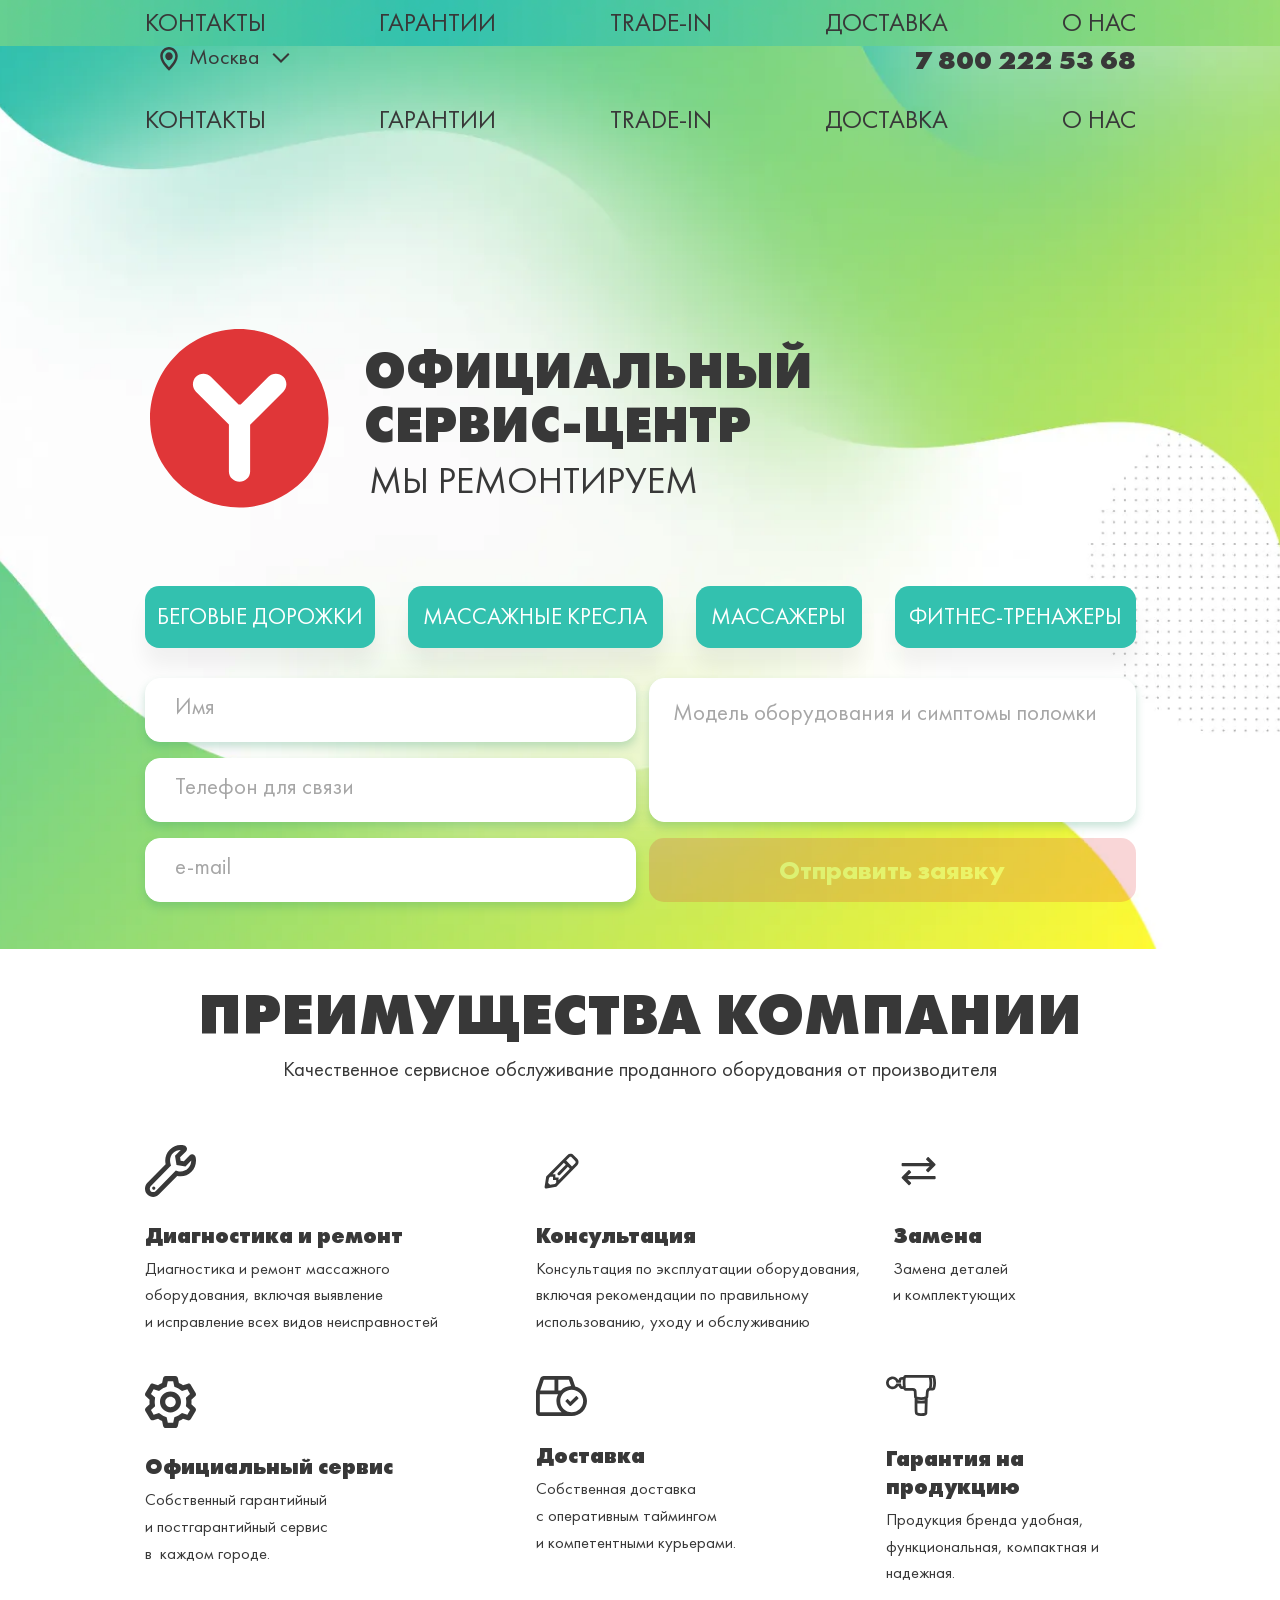
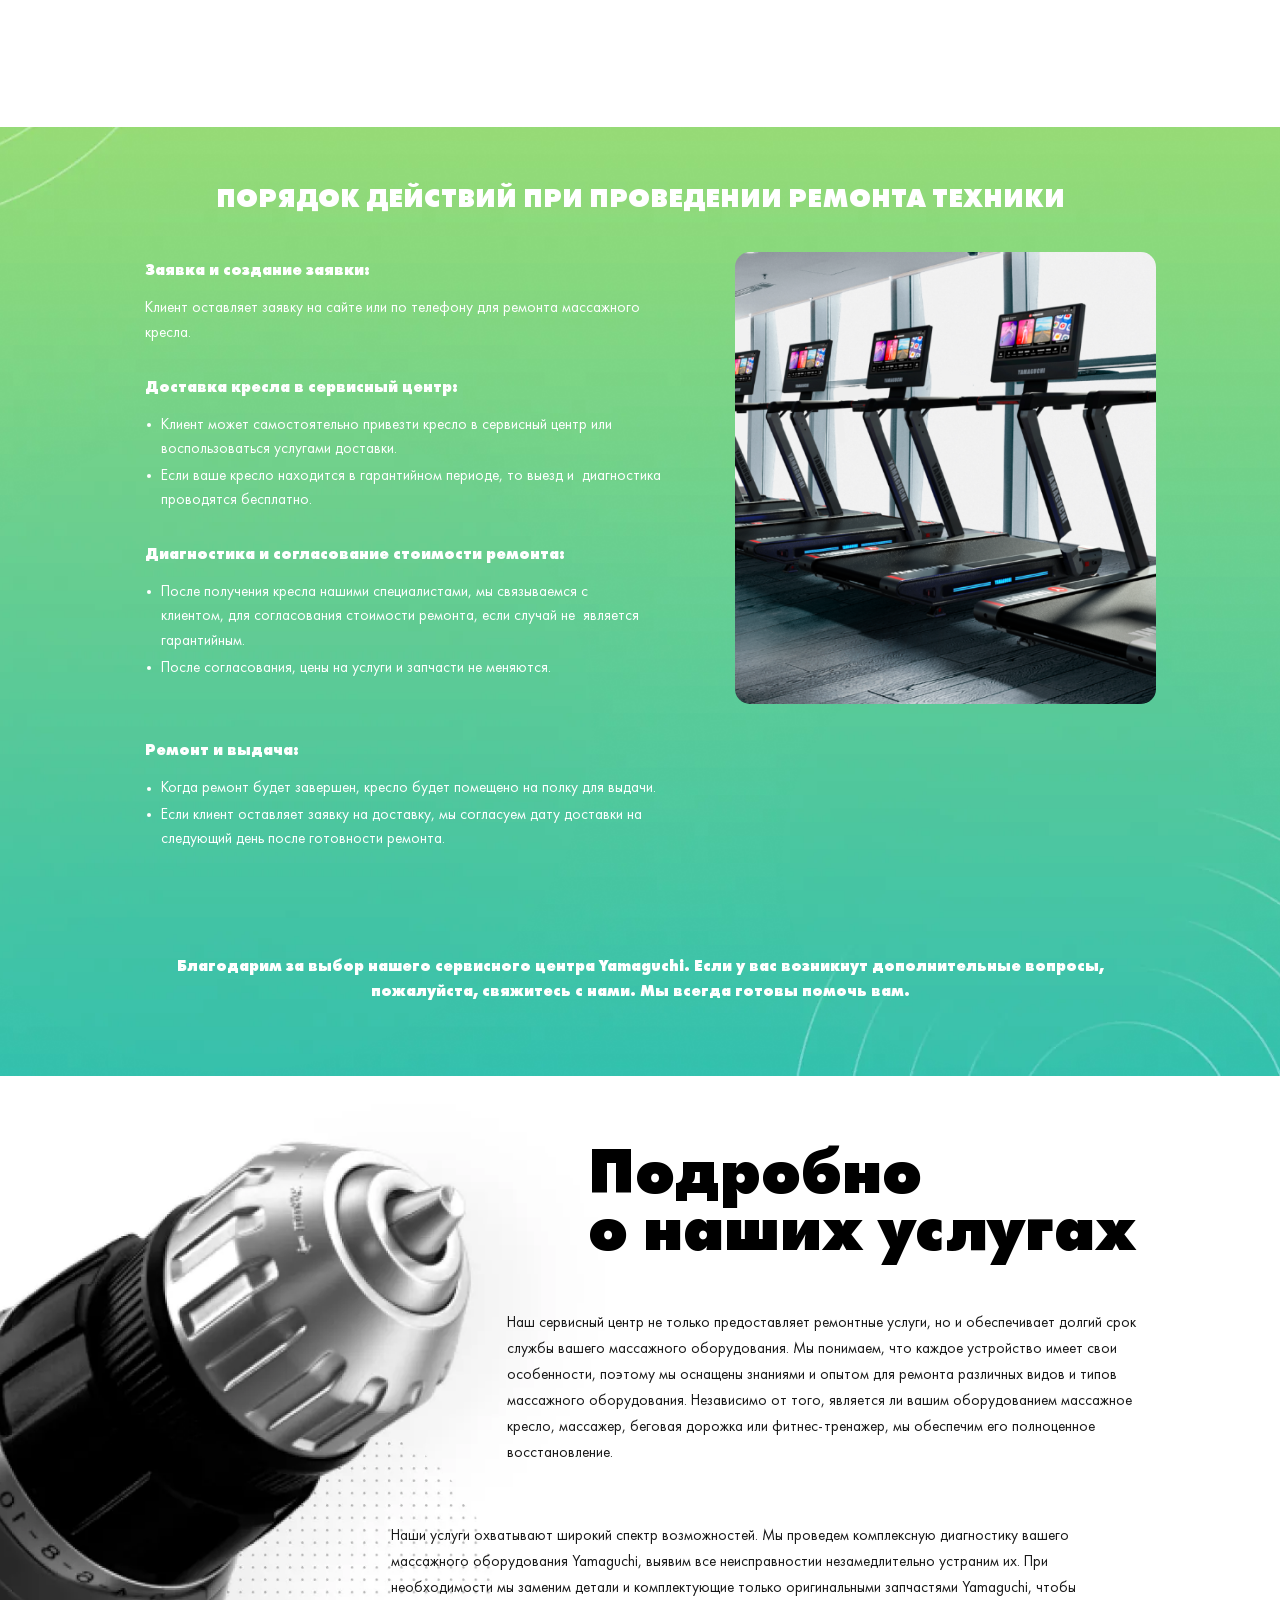
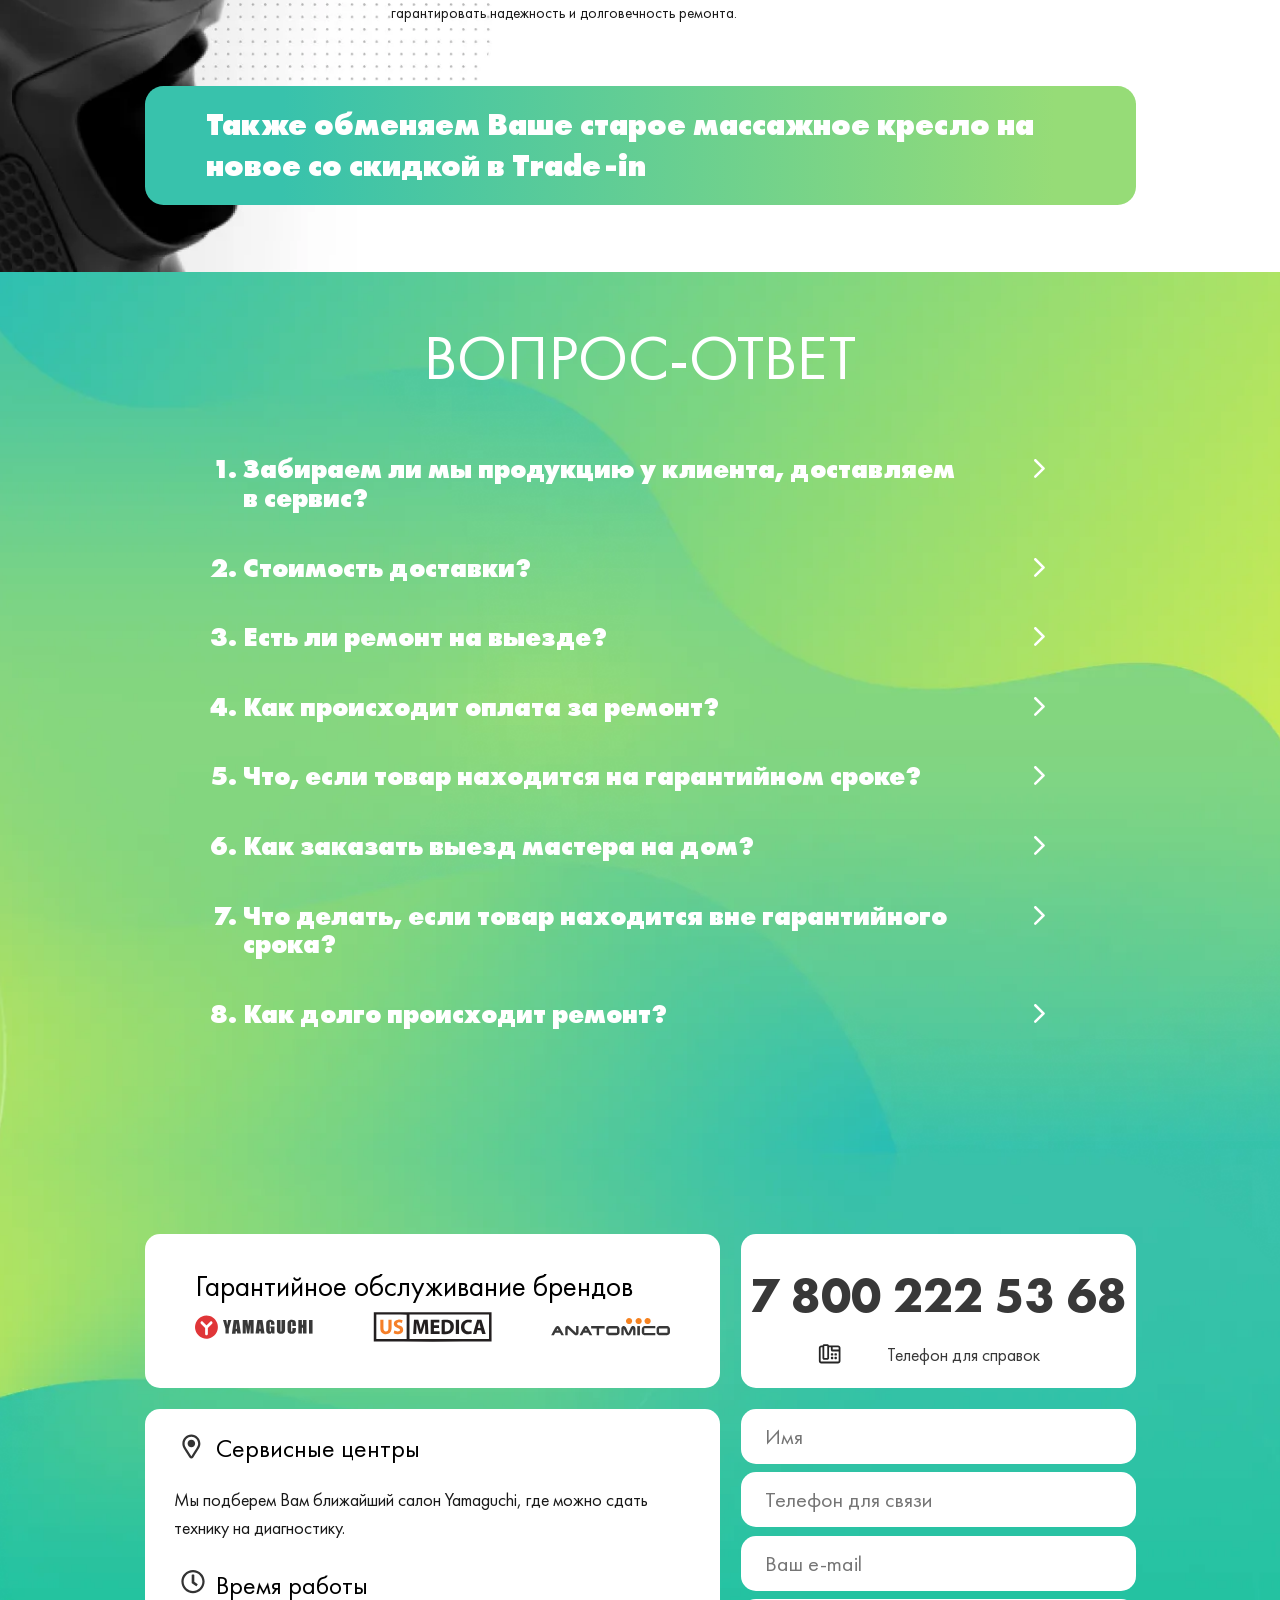
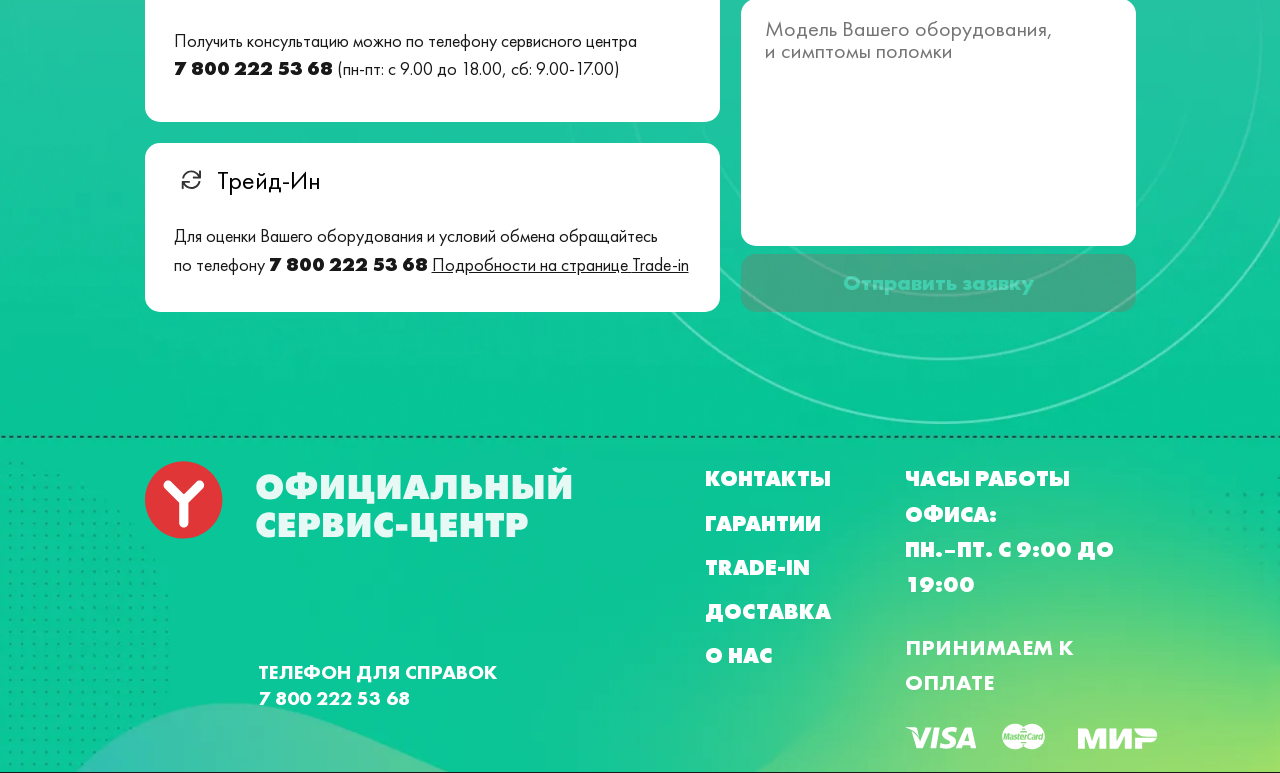
==== commit f1fe4055: "Service-centre" ====
--- a/index.html
+++ b/index.html
@@ -15,6 +15,7 @@
     <meta property="og:url" content=" https://yamaguchi-service.ru">
     <link rel="canonical" href="https://yamaguchi-service.ru">
     <link rel="stylesheet" href="/styles/main-page.min.css">
+    <link type="image/x-icon" href="/assets/images/favicon/favicon.ico">
     <title>Сервисный центр массажного оборудования, массажных кресел, массажеров и фитнес тренажеров | Yamaguchi</title>
 </head>
 <body>
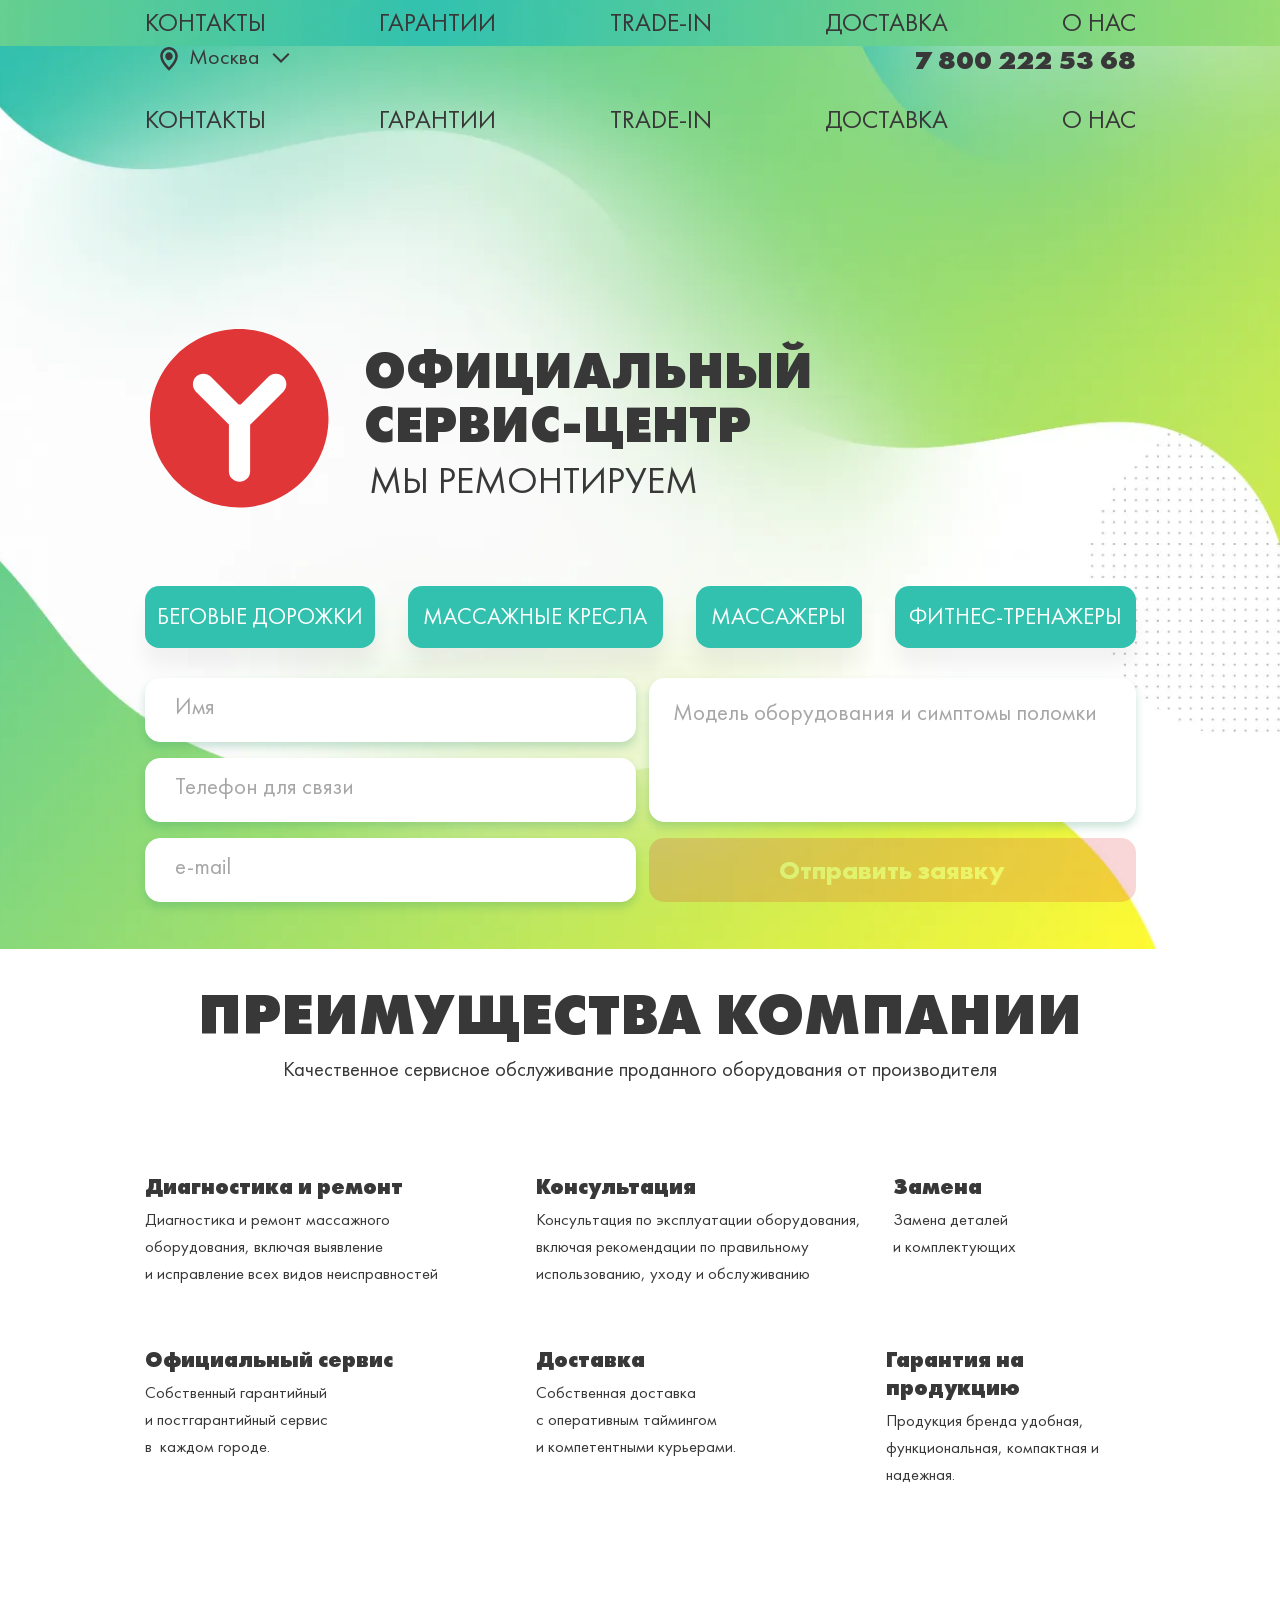
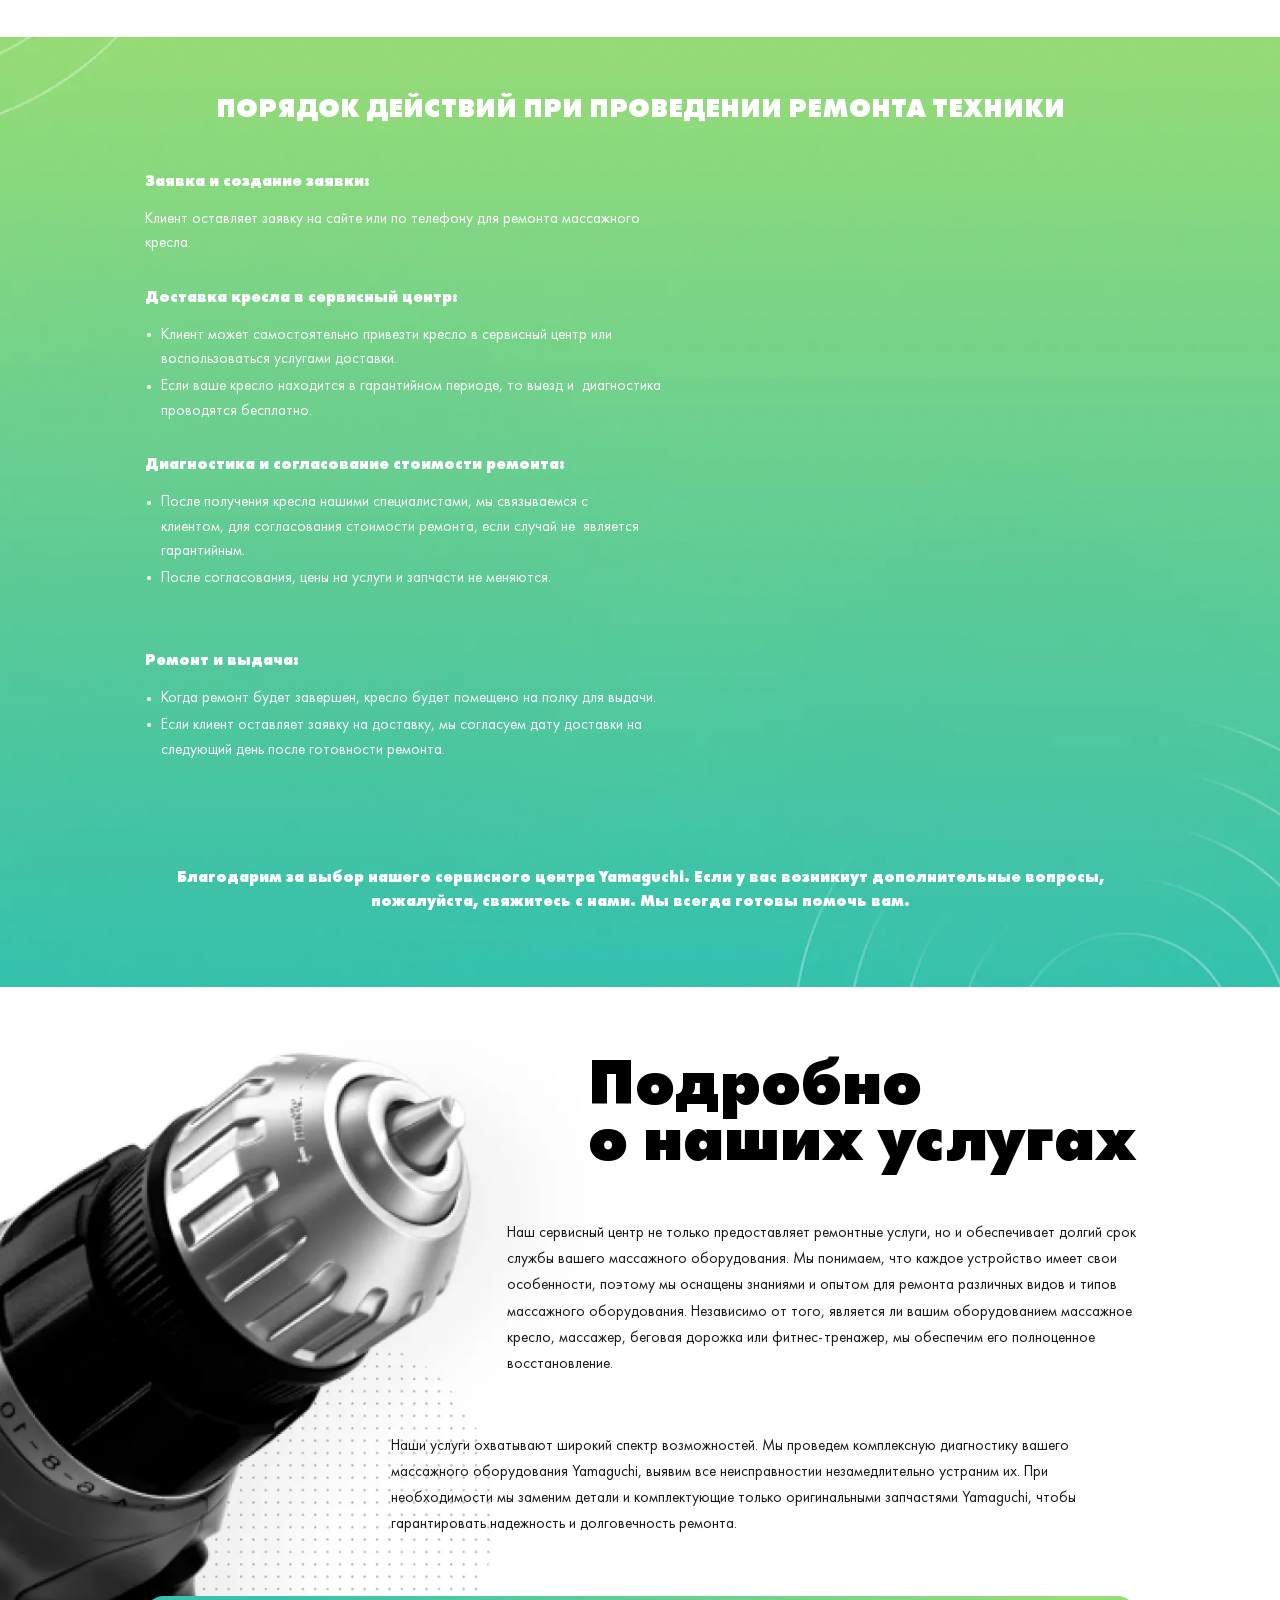
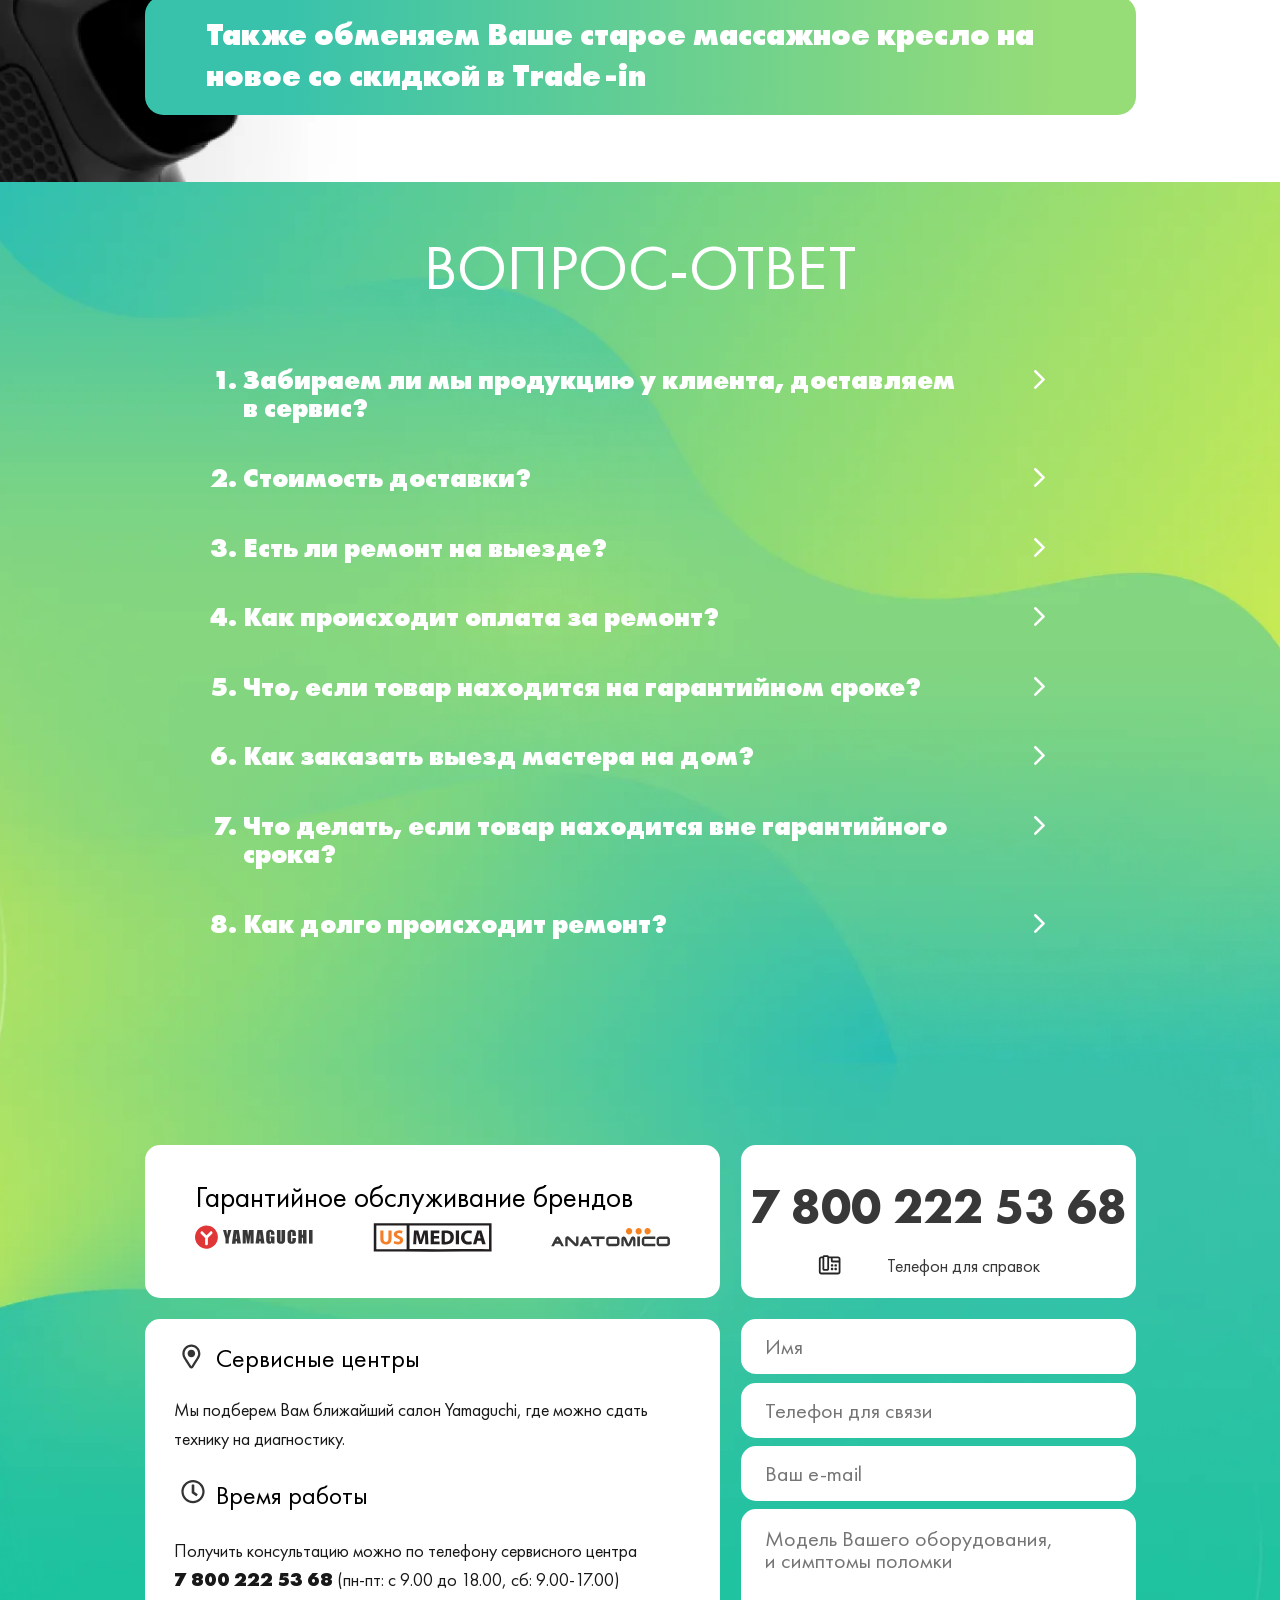
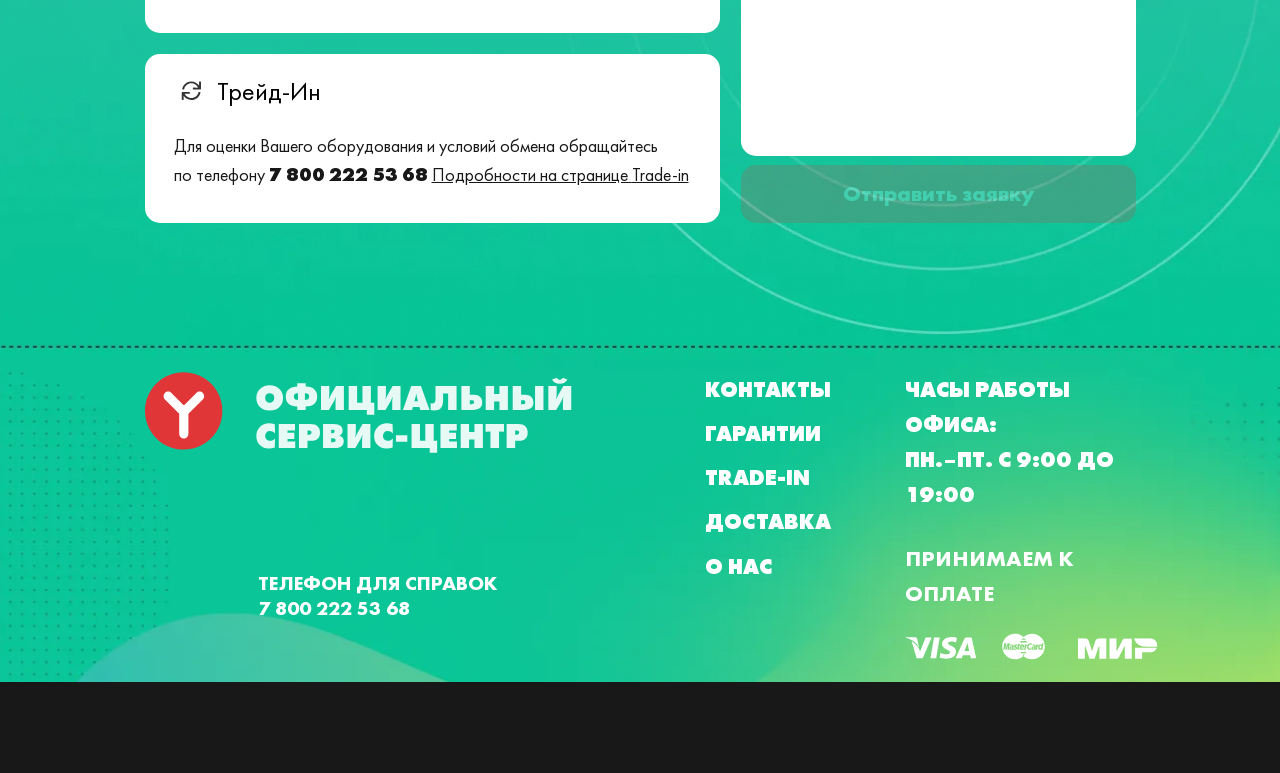
==== commit bceedbac: "Service-cetnre2" ====
--- a/index.html
+++ b/index.html
@@ -15,7 +15,7 @@
     <meta property="og:url" content=" https://yamaguchi-service.ru">
     <link rel="canonical" href="https://yamaguchi-service.ru">
     <link rel="stylesheet" href="/styles/main-page.min.css">
-    <link type="image/x-icon" href="/assets/images/favicon/favicon.ico">
+    <link type="shortcut icon" href="/assets/images/favicon/favicon.ico">
     <title>Сервисный центр массажного оборудования, массажных кресел, массажеров и фитнес тренажеров | Yamaguchi</title>
 </head>
 <body>
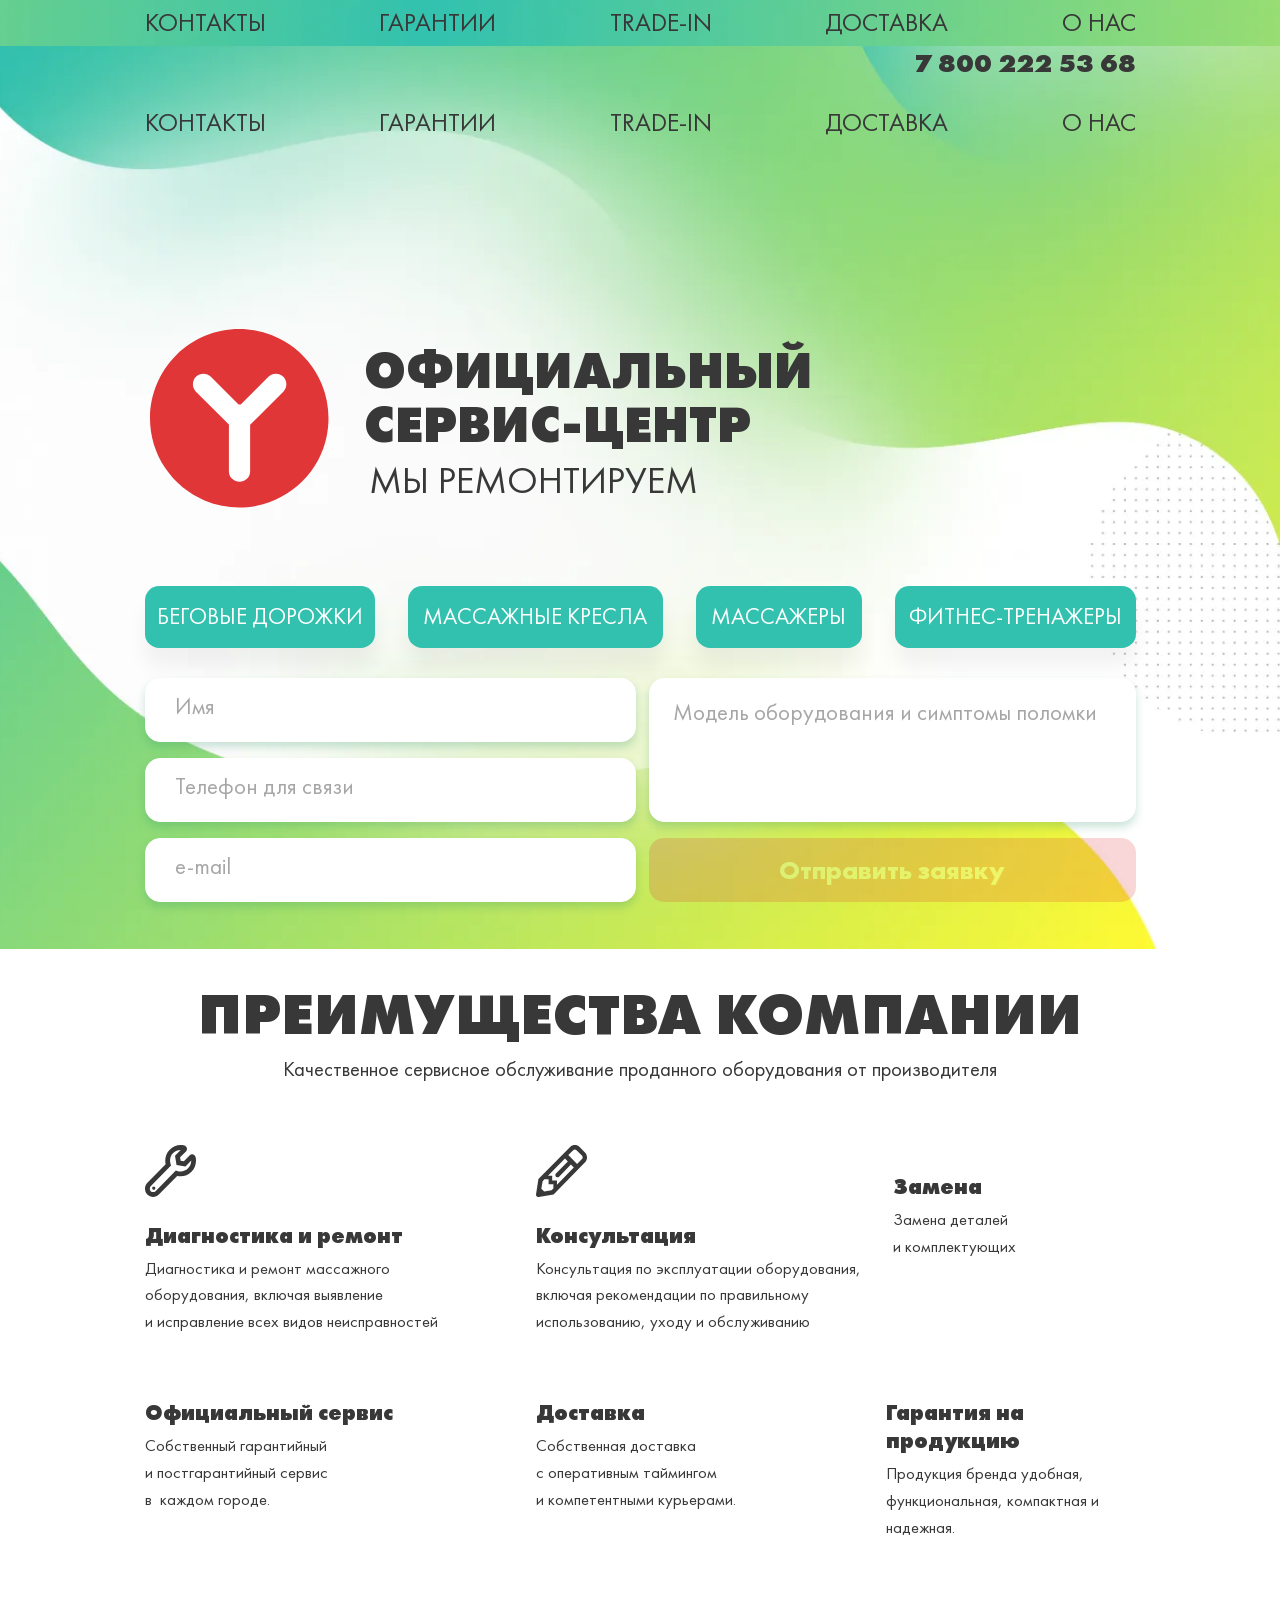
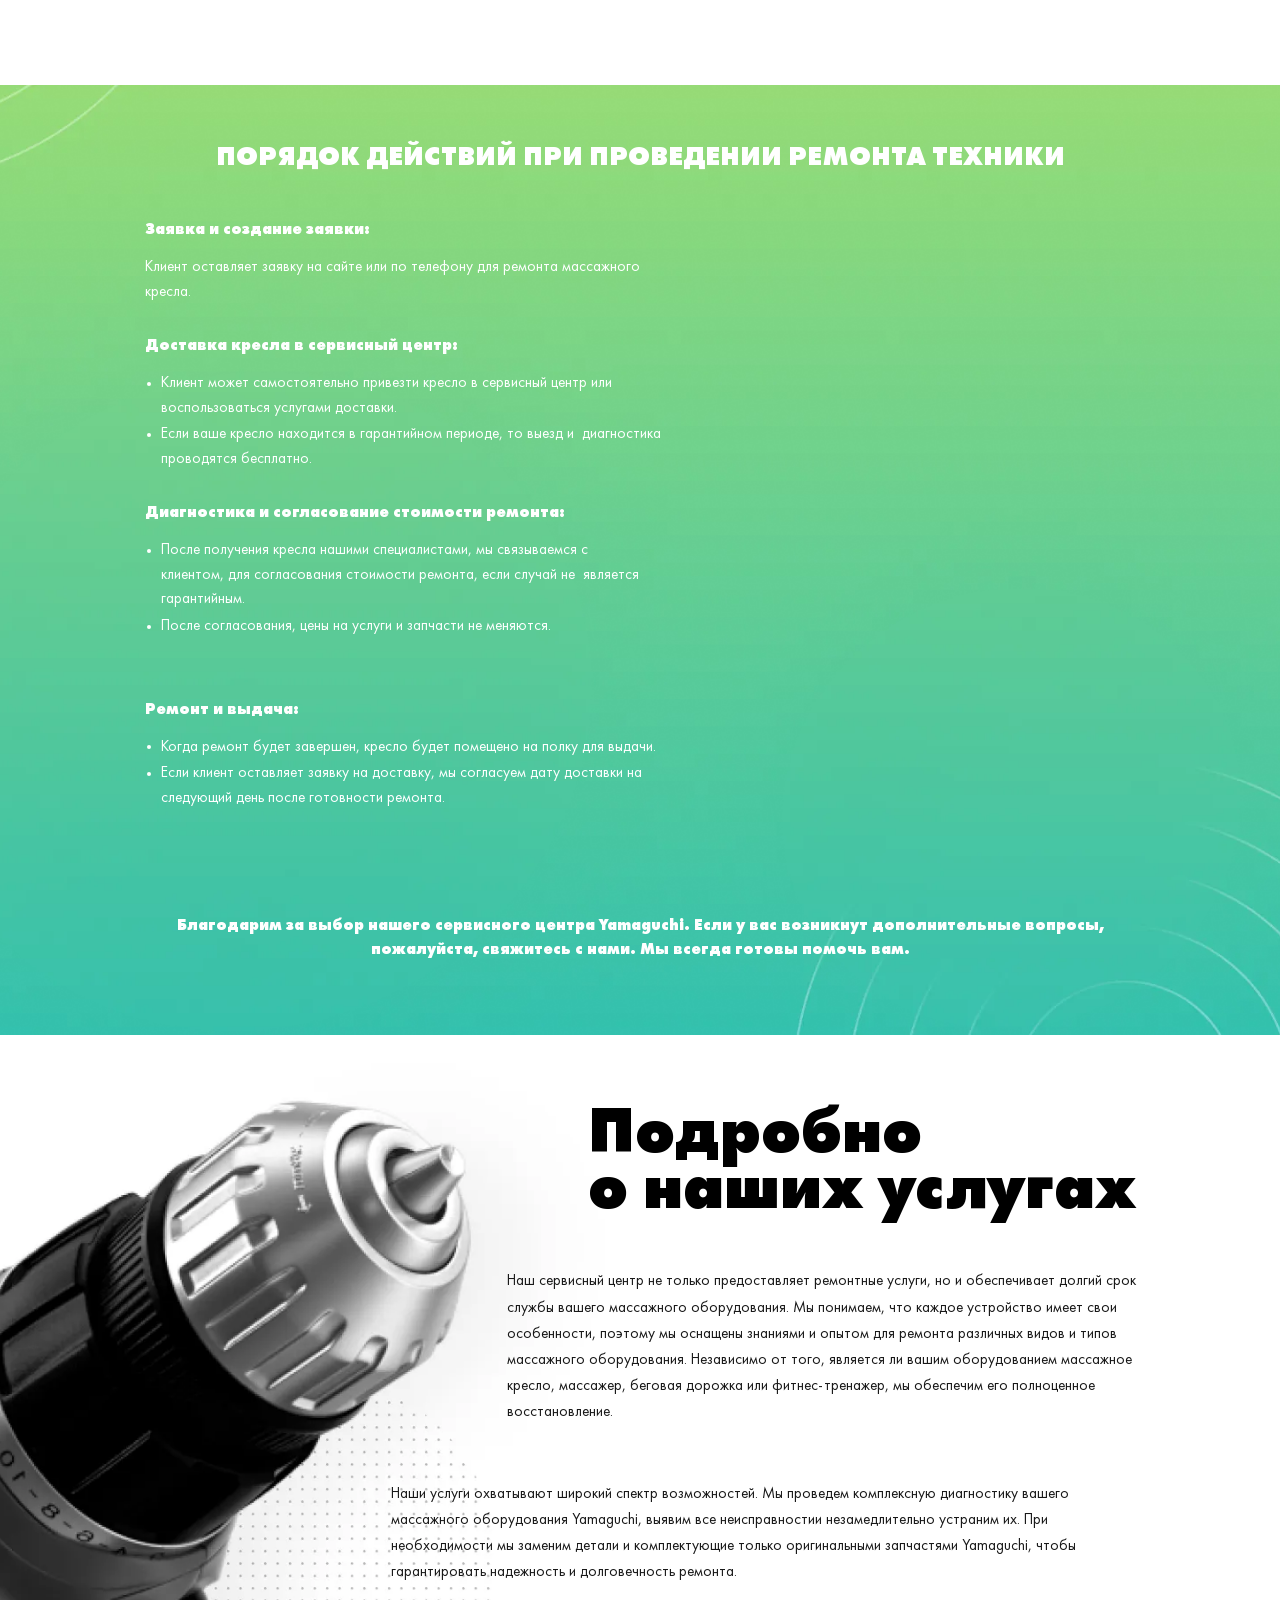
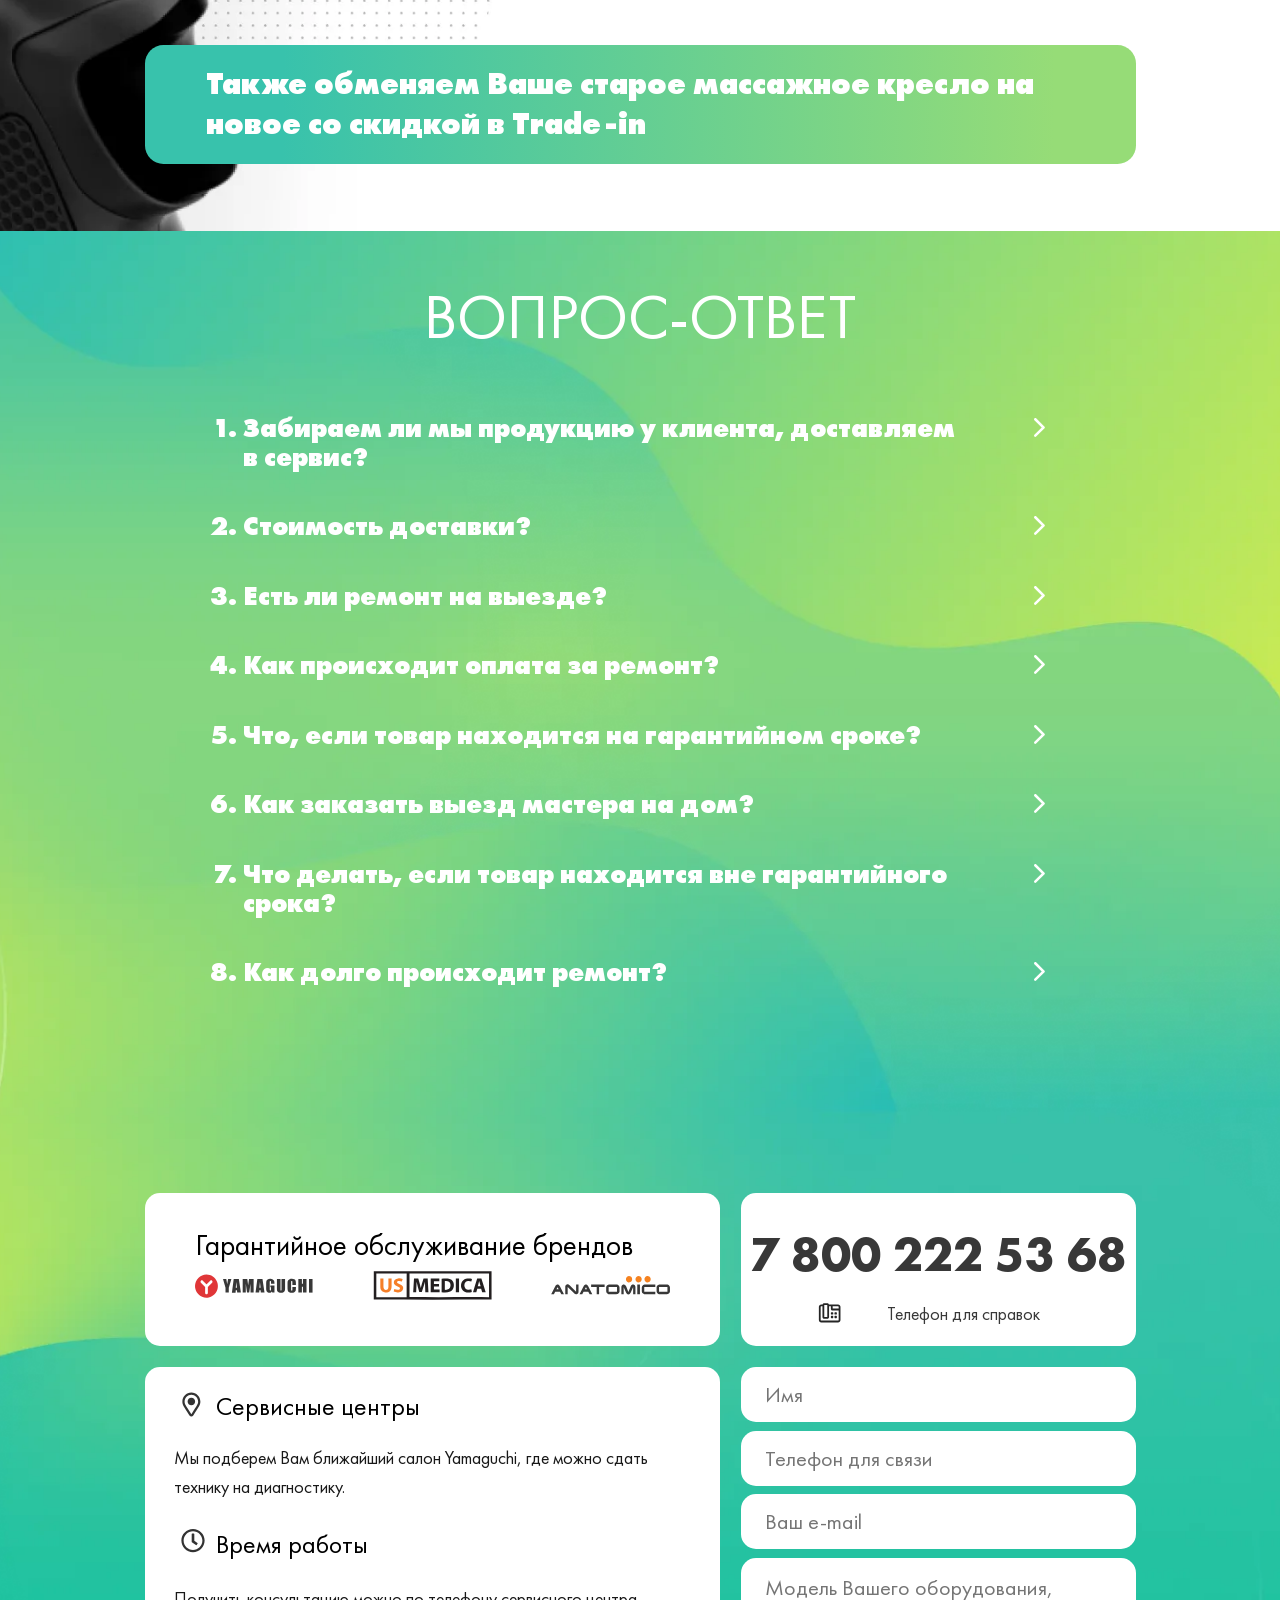
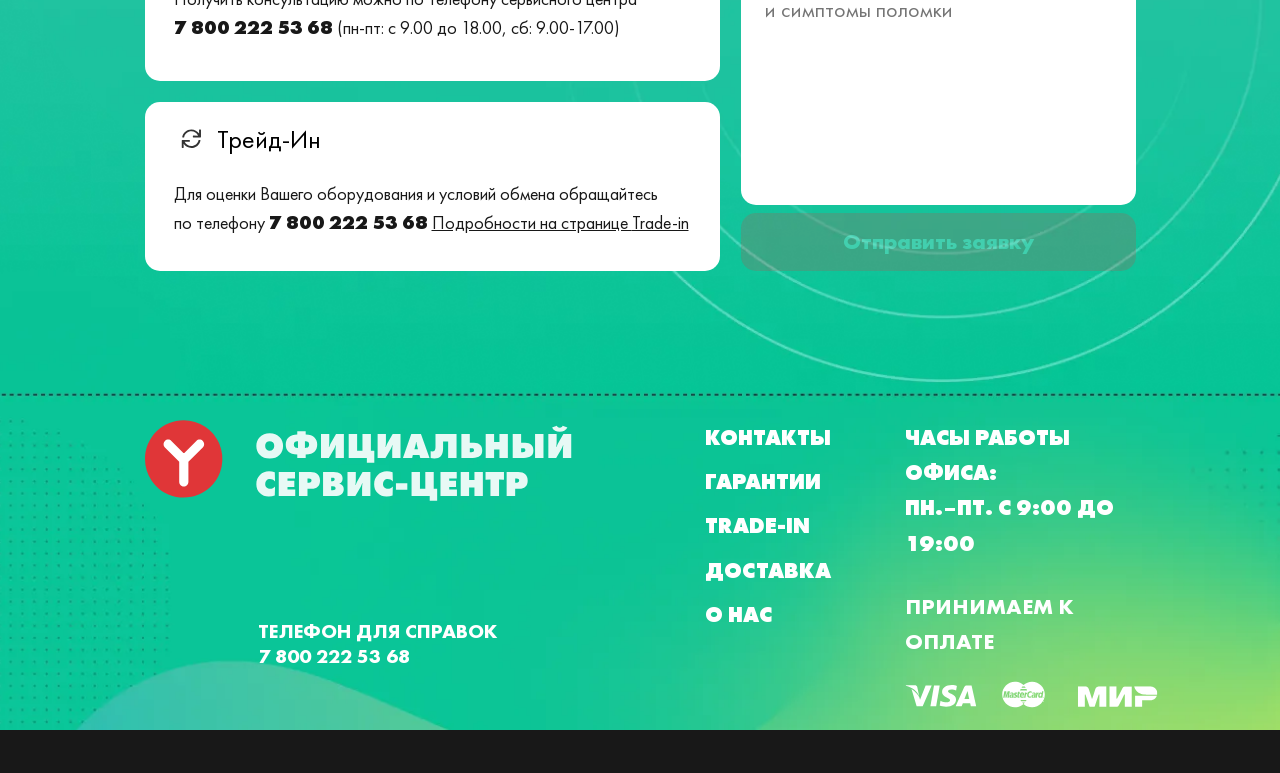
==== commit 2b8d6bbe: "some paths were changed" ====
--- a/index.html
+++ b/index.html
@@ -15,7 +15,7 @@
     <meta property="og:url" content=" https://yamaguchi-service.ru">
     <link rel="canonical" href="https://yamaguchi-service.ru">
     <link rel="stylesheet" href="/styles/main-page.min.css">
-    <link type="shortcut icon" href="/assets/images/favicon/favicon.ico">
+    <link type="shortcut icon" href="/content/favicon/favicon.ico">
     <title>Сервисный центр массажного оборудования, массажных кресел, массажеров и фитнес тренажеров | Yamaguchi</title>
 </head>
 <body>
@@ -24,8 +24,8 @@
             <div class="header__logo">
                 <a href="">
                     <picture class="">
-                        <!-- <source srcset="../assets/images/main-page/logo-header-mobile.svg" media="(max-width: 767px)"> -->
-                        <img src="/assets/images/main-page/logo-header-fixed.svg" alt="Логотип Yamaguchi">
+                        <!-- <source srcset="../content/first/logo-header-mobile.svg" media="(max-width: 767px)"> -->
+                        <img src="/content/first/logo-header-fixed.svg" alt="Логотип Yamaguchi">
                     </picture>
                 </a>
             </div>
@@ -44,29 +44,29 @@
                 <a href="#contacts">Контакты</a>
             </li>
             <li class="header-fixed__menu-item">
-                <a href="/pages/guarantees.html">Гарантии</a>
+                <a href="/guarantees.html">Гарантии</a>
             </li>
             <li class="header-fixed__menu-item">
-                <a href="/pages/traid-in.html">Trade-in</a>
+                <a href="/traid-in.html">Trade-in</a>
             </li>
             <li class="header-fixed__menu-item">
-                <a href="/pages/delivery.html">Доставка</a>
+                <a href="/delivery.html">Доставка</a>
             </li>
             <li class="header-fixed__menu-item">
-                <a href="/pages/about.html">О нас</a>
+                <a href="/about.html">О нас</a>
             </li>
             </ul>
         </nav>
     </div>
     <header class="header">
         <div class="header__wrapper ">
-            <!-- <img class="header__img" src="../assets/images/main-page/header_menu-mobile.webp" alt="шар"> -->
+            <!-- <img class="header__img" src="../content/first/header_menu-mobile.webp" alt="шар"> -->
             <div class="header__mobile-menu">
                 <div class="header__logo">
                     <a href="">
                         <picture class="">
-                            <!-- <source srcset="../assets/images/main-page/logo-header-mobile.svg" media="(max-width: 767px)"> -->
-                            <img src="/assets/images/main-page/logo-header.svg" alt="Логотип Yamaguchi">
+                            <!-- <source srcset="../content/first/logo-header-mobile.svg" media="(max-width: 767px)"> -->
+                            <img src="/content/first/logo-header.svg" alt="Логотип Yamaguchi">
                         </picture>
                     </a>
                 </div>
@@ -78,36 +78,8 @@
             </div>
             <div class="service-center__top container-box">
                 <div class="service-center__city-choice ">
-                    <form class="service-center__choose-city">
                         <div class="service-center__select">
-                            <span class="service-center__city-selected">Москва</span>
                         </div>                    
-                        <div class="service-center__city-list">
-                            <div class="service-center__list-item" data-city="Аксай">Аксай</div>
-                            <div class="service-center__list-item" data-city="Анапа">Анапа</div>
-                            <div class="service-center__list-item" data-city="Ангарск">Ангарск</div>
-                            <div class="service-center__list-item" data-city="Армавир">Армавир</div>
-                            <div class="service-center__list-item" data-city="Архангельск">Архангельск</div>
-                            <div class="service-center__list-item" data-city="Астрахань">Астрахань</div>
-                            <div class="service-center__list-item" data-city="Барнаул">Барнаул</div>
-                            <div class="service-center__list-item" data-city="Белгород">Белгород</div>
-                            <div class="service-center__list-item" data-city="Владивосток">Владивосток</div>
-                            <div class="service-center__list-item" data-city="Геленджик">Геленджик</div>
-                            <div class="service-center__list-item" data-city="Дзержинск">Дзержинск</div>
-                            <div class="service-center__list-item" data-city="Евпатория">Евпатория</div>
-                            <div class="service-center__list-item" data-city="Иваново">Иваново</div>
-                            <div class="service-center__list-item" data-city="Йошкар-Ола">Йошкар-Ола</div>
-                            <div class="service-center__list-item" data-city="Казань">Казань</div>
-                            <div class="service-center__list-item" data-city="Липецк">Липецк</div>
-                            <div class="service-center__list-item" data-city="Москва">Москва</div>
-                            <div class="service-center__list-item" data-city="Набережные Челны">Набережные Челны</div>
-                            <div class="service-center__list-item" data-city="Одесса">Одесса</div>
-                            <div class="service-center__list-item" data-city="Пенза">Пенза</div>
-                            <div class="service-center__list-item" data-city="Ростов-на-Дону">Ростов-на-Дону</div>
-                            <div class="service-center__list-item" data-city="Санкт-Петербург">Санкт-Петербург</div>
-                            <div class="service-center__list-item" data-city="Таганрог">Таганрог</div>
-                        </div>
-                    </form>  
                 </div>
                 <a class="service-center__top-a" href="tel: +78002225368">7 800 222 53 68</a>
             </div>
@@ -117,23 +89,23 @@
                         <a class="header__a-js" href="#contacts">Контакты</a>
                     </li>
                     <li class="header__menu-item">
-                        <a class="header__a-js" href="/pages/guarantees.html">Гарантии</a>
+                        <a class="header__a-js" href="/guarantees.html">Гарантии</a>
                     </li>
                     <li class="header__menu-item">
-                        <a class="header__a-js"  href="/pages/traid-in.html">Trade-in</a>
+                        <a class="header__a-js"  href="/traid-in.html">Trade-in</a>
                     </li>
                     <li class="header__menu-item">
-                        <a class="header__a-js" href="/pages/delivery.html">Доставка</a>
+                        <a class="header__a-js" href="/delivery.html">Доставка</a>
                     </li>
                     <li class="header__menu-item">
-                        <a  class="header__a-js" href="/pages/about.html">О нас</a>
+                        <a  class="header__a-js" href="/about.html">О нас</a>
                     </li>
                 </ul>
             </nav>
         </div>
     </header>
     <div class="js-cities__mob">
-        <!-- <img class="js-cities__img" src="../assets/images/main-page/header_menu-mobile.webp" alt="шар"> -->
+        <!-- <img class="js-cities__img" src="../content/first/header_menu-mobile.webp" alt="шар"> -->
         <div class="js-cities__two-blocks">
             <div class="js-cities__header">
                 <div class="js-cities__top-wrapper">
@@ -177,12 +149,12 @@
     </div>
     <div class="js-menu__wrapper">
         <div class="js-menu__mob container-box">
-                <!-- <img class="js-cities__img" src="../assets/images/main-page/header_menu-mobile.webp" alt="шар"> -->
+                <!-- <img class="js-cities__img" src="../content/first/header_menu-mobile.webp" alt="шар"> -->
                 <div class="js-cities__header">
                     <div class="header__title">
                         <picture class="">
-                            <source srcset="../assets/images/main-page/logo-header-mobile.svg" media="(max-width: 767px)">
-                            <img src="/assets/images/main-page/logo-header.svg" alt="Логотип Yamaguchi">
+                            <source srcset="../content/first/logo-header-mobile.svg" media="(max-width: 767px)">
+                            <img src="/content/first/logo-header.svg" alt="Логотип Yamaguchi">
                         </picture>
                     </div>
                     <span class="js-menu__close">
@@ -195,19 +167,19 @@
                             <a href="#contacts">Контакты</a>
                         </li>
                         <li class="js-menu__mob-item">
-                            <a href="/pages/guarantees.html">Гарантии</a>
+                            <a href="/guarantees.html">Гарантии</a>
                         </li>
                         <li class="js-menu__mob-item">
-                            <a  href="/pages/traid-in.html">Trade-in</a>
+                            <a  href="/traid-in.html">Trade-in</a>
                         </li>
                         <li class="js-menu__mob-item">
-                            <a href="/pages/delivery.html">Доставка</a>
+                            <a href="/delivery.html">Доставка</a>
                         </li>
                         <li class="js-menu__mob-item">
-                            <a  href="/pages/about.html">О нас</a>
+                            <a  href="/about.html">О нас</a>
                         </li>
                     </ul>
-                    <!-- <img class="js-menu__mob-img" class="" src="/assets/images/main-page/arrow.webp" alt=""> -->
+                    <!-- <img class="js-menu__mob-img" class="" src="/content/first/arrow.webp" alt=""> -->
                 </div>
             
 
@@ -217,12 +189,12 @@
     <main class="main-wrapper"> 
         <section class="service-center">
             <picture class="service-center__bg">
-                <!-- <source srcset="../assets/images/main-page/bg-img-main-mobile_result.webp" media="(max-width: 767px)"> -->
-                <!-- <img src="/assets/images/main-page/bg-img_result.webp" alt="фоновое изображение"> -->
+                <!-- <source srcset="../content/first/bg-img-main-mobile_result.webp" media="(max-width: 767px)"> -->
+                <!-- <img src="/content/first/bg-img_result.webp" alt="фоновое изображение"> -->
             </picture>
             <div class="service-center__content container-box">
                 <div class="service-center__title-group">
-                    <img class="service-center__logo" src="/assets/images/main-page/logo.svg" alt="Логотип Yamaguchi">
+                    <img class="service-center__logo" src="/content/first/logo.svg" alt="Логотип Yamaguchi">
                     <div class="service-center__title"> 
                         <h1 class="service-center__subtitle-h1">официальный<br>сервис-центр<br></h1>
                         <p class="service-center__subtitle-p">Мы&nbsp;ремонтируем</p>
@@ -301,8 +273,8 @@
                         <li class="advantages__item">
                             <div class="advantages__item-subtitle">
                                 <picture>
-                                    <source srcset="/assets/images/main-page/mobile/icon/wrench.svg" media="(max-width: 1023px)">
-                                    <img src="/assets/images/main-page/wrench.svg" alt="ключ">
+                                    <source srcset="/content/first/mobile/icon/wrench.svg" media="(max-width: 1023px)">
+                                    <img src="/content/first/wrench.svg" alt="ключ">
                                   </picture>
                                 <h4>Диагностика и ремонт</h4>
                             </div>
@@ -311,8 +283,8 @@
                         <li class="advantages__item">
                             <div class="advantages__item-subtitle">
                                 <picture>
-                                    <source srcset="/assets/images/main-page/mobile/icon/pencil-alt.svg" media="(max-width: 1023px)">
-                                    <img src="/assets/images/main-page/Pencil_Alt.svg" alt="карандаш">
+                                    <source srcset="/content/first/mobile/icon/pencil-alt.svg" media="(max-width: 1023px)">
+                                    <img src="/content/first/Pencil_Alt.svg" alt="карандаш">
                                   </picture>
                                 <h4>Консультация</h4>
                             </div>
@@ -321,8 +293,8 @@
                         <li class="advantages__item">
                             <div class="advantages__item-subtitle">
                             <picture>
-                                <source srcset="/assets/images/main-page/mobile/icon/exchange.svg" media="(max-width: 1023px)">
-                                <img src="/assets/images/main-page/Exchange.svg" alt="замена">
+                                <source srcset="/content/first/mobile/icon/exchange.svg" media="(max-width: 1023px)">
+                                <img src="/content/first/Exchange.svg" alt="замена">
                                 </picture>
                                 <h4>Замена</h4>
                             </div>
@@ -332,8 +304,8 @@
                         <li class="advantages__item">
                             <div class="advantages__item-subtitle">
                                 <picture>
-                                    <source srcset="/assets/images/main-page/mobile/icon/settings.svg" media="(max-width: 1023px)">
-                                    <img src="/assets/images/main-page/settings.svg" alt="шестеренка">
+                                    <source srcset="/content/first/mobile/icon/settings.svg" media="(max-width: 1023px)">
+                                    <img src="/content/first/settings.svg" alt="шестеренка">
                                     </picture>
                                 <h4>Официальный сервис</h4>
                             </div>
@@ -342,8 +314,8 @@
                         <li class="advantages__item">
                             <div class="advantages__item-subtitle">
                                 <picture>
-                                    <source srcset="/assets/images/main-page/mobile/icon/delivery.svg" media="(max-width: 1023px)">
-                                    <img src="/assets/images/main-page/delivery.svg" alt="доставка">
+                                    <source srcset="/content/first/mobile/icon/delivery.svg" media="(max-width: 1023px)">
+                                    <img src="/content/first/delivery.svg" alt="доставка">
                                     </picture>
                                 <h4>Доставка</h4>
                             </div>
@@ -353,8 +325,8 @@
                             <div class="advantages__item-subtitle">
                                 <div class="advantages__img">
                                     <picture>
-                                        <source srcset="/assets/images/main-page/mobile/icon/product.svg" media="(max-width: 1023px)">
-                                        <img src="/assets/images/main-page/product.svg" alt="продукт">
+                                        <source srcset="/content/first/mobile/icon/product.svg" media="(max-width: 1023px)">
+                                        <img src="/content/first/product.svg" alt="продукт">
                                     </picture>
                                 </div>
                                 <h4>Гарантия на продукцию</h4>
@@ -372,8 +344,8 @@
                         <li class="advantages__item">
                             <div class="advantages__item-subtitle">
                                 <picture>
-                                    <source srcset="/assets/images/main-page/mobile/icon/wrench.svg" media="(max-width: 1023px)">
-                                    <img src="/assets/images/main-page/wrench.svg" alt="ключ">
+                                    <source srcset="/content/first/mobile/icon/wrench.svg" media="(max-width: 1023px)">
+                                    <img src="/content/first/wrench.svg" alt="ключ">
                                   </picture>
                                 <h4>Диагностика и ремонт</h4>
                             </div>
@@ -382,8 +354,8 @@
                         <li class="advantages__item">
                             <div class="advantages__item-subtitle">
                                 <picture>
-                                    <source srcset="/assets/images/main-page/mobile/icon/pencil-alt.svg" media="(max-width: 1023px)">
-                                    <img src="/assets/images/main-page/Pencil_Alt.svg" alt="карандаш">
+                                    <source srcset="/content/first/mobile/icon/pencil-alt.svg" media="(max-width: 1023px)">
+                                    <img src="/content/first/Pencil_Alt.svg" alt="карандаш">
                                   </picture>
                                 <h4>Консультация</h4>
                             </div>
@@ -392,8 +364,8 @@
                         <li class="advantages__item">
                             <div class="advantages__item-subtitle">
                             <picture>
-                                <source srcset="/assets/images/main-page/mobile/icon/exchange.svg" media="(max-width: 1023px)">
-                                <img src="/assets/images/main-page/Exchange.svg" alt="замена">
+                                <source srcset="/content/first/mobile/icon/exchange.svg" media="(max-width: 1023px)">
+                                <img src="/content/first/Exchange.svg" alt="замена">
                                 </picture>
                                 <h4>Замена</h4>
                             </div>
@@ -403,8 +375,8 @@
                         <li class="advantages__item">
                             <div class="advantages__item-subtitle">
                                 <picture>
-                                    <source srcset="/assets/images/main-page/mobile/icon/settings.svg" media="(max-width: 1023px)">
-                                    <img src="/assets/images/main-page/settings.svg" alt="шестеренка">
+                                    <source srcset="/content/first/mobile/icon/settings.svg" media="(max-width: 1023px)">
+                                    <img src="/content/first/settings.svg" alt="шестеренка">
                                     </picture>
                                 <h4>Официальный сервис</h4>
                             </div>
@@ -413,8 +385,8 @@
                         <li class="advantages__item">
                             <div class="advantages__item-subtitle">
                                 <picture>
-                                    <source srcset="/assets/images/main-page/mobile/icon/delivery.svg" media="(max-width: 1023px)">
-                                    <img src="/assets/images/main-page/delivery.svg" alt="доставка">
+                                    <source srcset="/content/first/mobile/icon/delivery.svg" media="(max-width: 1023px)">
+                                    <img src="/content/first/delivery.svg" alt="доставка">
                                     </picture>
                                 <h4>Доставка</h4>
                             </div>
@@ -424,8 +396,8 @@
                             <div class="advantages__item-subtitle">
                                 <div class="advantages__img">
                                     <picture>
-                                        <source srcset="/assets/images/main-page/mobile/icon/product.svg" media="(max-width: 1023px)">
-                                        <img src="/assets/images/main-page/product.svg" alt="продукт">
+                                        <source srcset="/content/first/mobile/icon/product.svg" media="(max-width: 1023px)">
+                                        <img src="/content/first/product.svg" alt="продукт">
                                     </picture>
                                 </div>
                                 <h4>Гарантия на продукцию</h4>
@@ -491,8 +463,8 @@
                             </ol>
                         </div>
                         <picture class="order__image">
-                            <source srcset="/assets/images/main-page/main_order_img_mob.png" media="(max-width: 768px)">
-                            <img src="/assets/images/main-page/order-treadmills_result.webp" alt="Беговые дорожки">
+                            <source srcset="/content/first/main_order_img_mob.png" media="(max-width: 768px)">
+                            <img src="/content/first/order-treadmills_result.webp" alt="Беговые дорожки">
                         </picture>
                     </div>
                     <p class="order__text">Благодарим за&nbsp;выбор нашего сервисного центра Yamaguchi. Если у&nbsp;вас возникнут дополнительные вопросы, <br> пожалуйста, свяжитесь с&nbsp;нами. <span>Мы&nbsp;всегда готовы помочь вам.</span> </p>
@@ -550,8 +522,8 @@
                             </ol>
                         </div>
                         <picture class="order__image">
-                            <source srcset="/assets/images/main-page/main_order_img_mob.png" media="(max-width: 768px)">
-                            <img src="/assets/images/main-page/order-treadmills_result.webp" alt="Беговые дорожки">
+                            <source srcset="/content/first/main_order_img_mob.png" media="(max-width: 768px)">
+                            <img src="/content/first/order-treadmills_result.webp" alt="Беговые дорожки">
                         </picture>
                     </div>
                     <p class="order__text">Благодарим за&nbsp;выбор нашего <br> сервисного&nbsp;центра&nbsp;Yamaguchi. Если&nbsp;у&nbsp;вас&nbsp;возникнут дополнительные вопросы, <br> пожалуйста, свяжитесь с&nbsp;нами. <span>Мы&nbsp;всегда готовы помочь вам.</span> </p>
@@ -614,8 +586,8 @@
                                 </ol>
                             </div>
                             <picture class="order__image">
-                                <source srcset="/assets/images/main-page/main_order_img_mob.png" media="(max-width: 768px)">
-                                <img src="/assets/images/main-page/order-treadmills_result.webp" alt="Беговые дорожки">
+                                <source srcset="/content/first/main_order_img_mob.png" media="(max-width: 768px)">
+                                <img src="/content/first/order-treadmills_result.webp" alt="Беговые дорожки">
                             </picture>
                         </div>
                         <p class="order__text">Благодарим за&nbsp;выбор нашего сервисного центра Yamaguchi. Если у&nbsp;вас возникнут дополнительные вопросы, <br> пожалуйста, свяжитесь с&nbsp;нами. <span>Мы&nbsp;всегда готовы помочь вам.</span> </p>
@@ -673,8 +645,8 @@
                                 </ol>
                             </div>
                             <picture class="order__image">
-                                <source srcset="/assets/images/main-page/main_order_img_mob.png" media="(max-width: 768px)">
-                                <img src="/assets/images/main-page/order-treadmills_result.webp" alt="Беговые дорожки">
+                                <source srcset="/content/first/main_order_img_mob.png" media="(max-width: 768px)">
+                                <img src="/content/first/order-treadmills_result.webp" alt="Беговые дорожки">
                             </picture>
                         </div>
                         <p class="order__text">Благодарим за&nbsp;выбор нашего <br> сервисного&nbsp;центра&nbsp;Yamaguchi. Если&nbsp;у&nbsp;вас&nbsp;возникнут дополнительные вопросы, пожалуйста,   <br> свяжитесь с&nbsp;нами. <span>Мы&nbsp;всегда готовы помочь вам.</span> </p>
@@ -685,12 +657,12 @@
             <div class="details__content container-box details__container-box">
                 <div class="details__wrapper">      
                     <!-- <picture class="details__img">
-                        <source srcset="/assets/images/main-page/drill_mob.png" media="(max-width: 768px)">
-                        <img  src="/assets/images/main-page/img_drill.webp" alt="дрель">
+                        <source srcset="/content/first/drill_mob.png" media="(max-width: 768px)">
+                        <img  src="/content/first/img_drill.webp" alt="дрель">
                     </picture> -->
 
                     <h2 class="details__title">Подробно <br> <span>о&nbsp;наших услугах</span></h2>
-                    <img class="details__img-mobile" src="/assets/images/main-page/details-img-mobile_result.webp" alt="">
+                    <img class="details__img-mobile" src="/content/first/details-img-mobile_result.webp" alt="">
 
                     <p class="details__text_short">
                         Наш сервисный центр не только предоставляет ремонтные услуги, но и обеспечивает долгий срок <br> службы вашего массажного оборудования.
@@ -717,7 +689,7 @@
                         <div class="details__title1">Подробно</div>
                         <div class="details__title2">о наших услугах</div>   
                     </div>
-                    <img class="details__img-mobile" src="/assets/images/main-page/details-img-mobile_result.webp" alt="">
+                    <img class="details__img-mobile" src="/content/first/details-img-mobile_result.webp" alt="">
                     <p class="details__text_short">
                         Наш сервисный центр не только предоставляет ремонтные услуги, <br> но&nbsp;и&nbsp;обеспечивает долгий срок службы вашего массажного оборудования. <br> Мы&nbsp;понимаем, что каждое устройство имеет свои особенности, поэтому мы оснащены знаниями и опытом для ремонта различных видов  и типов массажного оборудования. Независимо от того,  <br> является ли вашим оборудованием массажное кресло,&nbsp;массажер, беговая дорожка или <br> фитнес-тренажер, <br> мы&nbsp;обеспечим его полноценное восстановление.
                     <p class="details__text">   
@@ -815,13 +787,13 @@
                                 <h4 class="contacts__subtitle contacts__title-mob">Гарантийное обслуживание брендов</h4>
                                 <ul class="contacts__brands-list">
                                     <li class="contacts__brands-item">
-                                        <img src="/assets/images/main-page/icon_contacts_yamaguchi.svg" alt="логотип Yamaguchi">
+                                        <img src="/content/first/icon_contacts_yamaguchi.svg" alt="логотип Yamaguchi">
                                     </li>
                                     <li class="contacts__brands-item">
-                                        <img src="/assets/images/main-page/icon_contacts_usmedico.svg" alt="логотип Us Medica">
+                                        <img src="/content/first/icon_contacts_usmedico.svg" alt="логотип Us Medica">
                                     </li>
                                     <li class="contacts__brands-item">
-                                        <img src="/assets/images/main-page/icon_contacts_anatomico.svg" alt="логотип Anatomico">
+                                        <img src="/content/first/icon_contacts_anatomico.svg" alt="логотип Anatomico">
                                     </li>
                                 </ul>
                             </div>
@@ -840,7 +812,7 @@
 
                             <div class="contacts__trade-in contacts__white-bgc">
                                 <h4 class="contacts__subtitle contacts__subtitle_trade-in">Трейд-Ин</h4>
-                                <p class="contacts__text"> Для оценки Вашего оборудования и условий обмена обращайтесь  <br> по телефону <a class="contacts__phone-ancor" href="tel: +78002225368">7&nbsp;800&nbsp;222&nbsp;53&nbsp;68</a><span class="contacts__text_bold"></span> <a href="/pages/traid-in.html" class="contacts__link" target="_blank">Подробности&nbsp;на&nbsp;странице <span class="contacts__word-wrap">Trade-in</span> </a></p>
+                                <p class="contacts__text"> Для оценки Вашего оборудования и условий обмена обращайтесь  <br> по телефону <a class="contacts__phone-ancor" href="tel: +78002225368">7&nbsp;800&nbsp;222&nbsp;53&nbsp;68</a><span class="contacts__text_bold"></span> <a href="/traid-in.html" class="contacts__link" target="_blank">Подробности&nbsp;на&nbsp;странице <span class="contacts__word-wrap">Trade-in</span> </a></p>
                             </div>
 
                             <div class="contacts__phone contacts__gray-bgc">
@@ -873,7 +845,7 @@
                 <div class="footer__content container-box">
                     <div class="footer__logo">
                         <a href="./index.html">
-                            <img src="/assets/images/main-page/logo-footer.svg" alt="логотип Yamaguchi Sevice">
+                            <img src="/content/first/logo-footer.svg" alt="логотип Yamaguchi Sevice">
                         </a>
                     </div>
                     <div class="footer__phone">
@@ -883,10 +855,10 @@
                     <nav class="footer__menu">
                         <ul  class="footer__menu-list">
                             <li><a class="footer__text" href="#contacts">Контакты</a></li>
-                            <li><a class="footer__text" href="/pages/guarantees.html">Гарантии</a></li>
-                            <li><a class="footer__text" href="/pages/traid-in.html"> Trade-in</a></li>
-                            <li><a class="footer__text" href="/pages/delivery.html">Доставка</a></li>
-                            <li><a class="footer__text" href="/pages/about.html">О нас</a></li>
+                            <li><a class="footer__text" href="/guarantees.html">Гарантии</a></li>
+                            <li><a class="footer__text" href="/traid-in.html"> Trade-in</a></li>
+                            <li><a class="footer__text" href="/delivery.html">Доставка</a></li>
+                            <li><a class="footer__text" href="/about.html">О нас</a></li>
                         </ul>
                     </nav>
                     <div class="footer__hours">
@@ -896,13 +868,13 @@
                         <p class="footer__text">Принимаем к оплате</p>
                         <ul class="footer__payment-list">
                             <li>
-                                <img src="/assets/images/main-page/icon_visa.svg" alt="логотип платежной системы Visa">
+                                <img src="/content/first/icon_visa.svg" alt="логотип платежной системы Visa">
                             </li>
                             <li>
-                                <img src="/assets/images/main-page/icon_mastercard.svg" alt="логотип платежной системы Master Card">
+                                <img src="/content/first/icon_mastercard.svg" alt="логотип платежной системы Master Card">
                             </li>
                             <li>
-                                <img src="/assets/images/main-page/icon_mir.svg" alt="логотип платежной системы Мир">
+                                <img src="/content/first/icon_mir.svg" alt="логотип платежной системы Мир">
                             </li>
                         </ul>
                     </div>
@@ -931,13 +903,13 @@
             <p class="modal-thanks__text">
                 Наш менеджер свяжется с Вами <br> в течение 30 минут*
             </p>
-            <img class="modal-thanks__heart" src="../assets/images/main-page/img_contacts_thanks.webp" alt="сердце">
+            <img class="modal-thanks__heart" src="../content/first/img_contacts_thanks.webp" alt="сердце">
             <p class="modal-thanks__small-text">
                 *Возможны увеличения сроков звонка по вашей заявке, но мы очень спешим ответить вам и сделаем все возможное, чтобы уложиться в указанное время.
             </p>
         </div>
     </div>
-    <script src="/scripts/imask.js"></script>
-    <script src="/scripts/main-page.js"></script>
+    <script src="/js/imask.js"></script>
+    <script src="/js/main-page.js"></script>
 </body>
 </html>
--- a/styles/main-page.min.css
+++ b/styles/main-page.min.css
@@ -1 +1 @@
-@font-face{font-family:Gothic;font-display:swap;src:url(/fonts/centurygothic.ttf) format("truetype");font-weight:400;font-style:normal}@font-face{font-family:PTSans;font-display:swap;src:url(/fonts/PTSans.eot);src:url(/fonts/PTSans.eot?#iefix) format("embedded-opentype"),url(/fonts/PTSans.woff2) format("woff2"),url(/fonts/PTSans.woff) format("woff"),url(/fonts/PTSans.ttf) format("truetype"),url(/fonts/PTSans.svg#PTSans) format("svg");font-weight:400;font-style:normal}@font-face{font-family:PTSans;font-display:swap;src:url(/fonts/PTSansBold.eot);src:url(/fonts/PTSansBold.eot?#iefix) format("embedded-opentype"),url(/fonts/PTSansBold.woff2) format("woff2"),url(/fonts/PTSansBold.woff) format("woff"),url(/fonts/PTSansBold.ttf) format("truetype"),url(/fonts/PTSansBold.svg#PTSans) format("svg");font-weight:700;font-style:normal}@font-face{font-family:PTSans;font-display:swap;src:url(/fonts/PTSansItalic.ttf) format("truetype");src:url(/fonts/PTSansItalic.woff2) format("woff2"),url(/fonts/PTSansItalic.woff) format("woff");font-weight:400;font-style:italic}@font-face{font-family:PTSansNarrow;font-display:swap;src:url(/fonts/PTSansNarrow.eot);src:url(/fonts/PTSansNarrow.eot?#iefix) format("embedded-opentype"),url(/fonts/PTSansNarrow.woff2) format("woff2"),url(/fonts/PTSansNarrow.woff) format("woff"),url(/fonts/PTSansNarrow.ttf) format("truetype"),url(/fonts/PTSansNarrow.svg#PTSansNarrow) format("svg");font-weight:400;font-style:normal}@font-face{font-family:PTSansNarrow;font-display:swap;src:url(/fonts/PTSansNarrowBold.eot);src:url(/fonts/PTSansNarrowBold.eot?#iefix) format("embedded-opentype"),url(/fonts/PTSansNarrowBold.woff2) format("woff2"),url(/fonts/PTSansNarrowBold.woff) format("woff"),url(/fonts/PTSansNarrowBold.ttf) format("truetype"),url(/fonts/PTSansNarrowBold.svg#PTSansNarrow) format("svg");font-weight:700;font-style:normal}@font-face{font-family:MyriadProLight;src:url(/fonts/MyriadProLight.eot);src:url(/fonts/MyriadProLight.eot?#iefix) format("embedded-opentype"),url(/fonts/MyriadProLight.woff) format("woff"),url(/fonts/MyriadProLight.woff2) format("woff2"),url(/fonts/MyriadProLight.ttf) format("truetype"),url(/fonts/MyriadProLight.svg#MyriadProLight) format("svg");font-weight:700;font-style:normal;font-display:swap}@font-face{font-family:"Myriad Pro";src:url(/fonts/MyriadPro.otf) format("opentype");src:url(/fonts/MyriadPro.woff2) format("woff2"),url(/fonts/MyriadPro.woff) format("woff");font-weight:400;font-style:normal;font-display:swap}@font-face{font-family:MyriadProBold;src:url(/fonts/MyriadProBold.otf) format("opentype");src:url(/fonts/MyriadProBold.woff2) format("woff2"),url(/fonts/MyriadProBold.woff) format("woff");font-weight:700;font-style:normal;font-display:swap}@font-face{font-family:PragmaticaC;src:url(/fonts/PTPragmaticaCyrillic.ttf) format("opentype");src:url(/fonts/PTPragmaticaCyrillic.woff2) format("woff2"),url(/fonts/PTPragmaticaCyrillic.woff) format("woff");font-weight:400;font-style:normal;font-display:swap}@font-face{font-family:PragmaticaC;src:url(/fonts/PTPragmaticaBoldCyrillic.ttf) format("opentype");src:url(/fonts/PTPragmaticaBoldCyrillic.woff2) format("woff2"),url(/fonts/PTPragmaticaBoldCyrillic.woff) format("woff");font-weight:700;font-style:normal;font-display:swap}@font-face{font-family:Circe;font-display:swap;src:url(/fonts/Circe-Thin.eot);src:url(/fonts/Circe-Thin.eot?#iefix) format("embedded-opentype"),url(/fonts/Circe-Thin.woff) format("woff"),url(/fonts/Circe-Thin.woff2) format("woff2"),url(/fonts/Circe-Thin.ttf) format("truetype");font-weight:100;font-style:normal}@font-face{font-family:Circe;font-display:swap;src:url(/fonts/Circe-ExtraLight.eot);src:url(/fonts/Circe-ExtraLight.eot?#iefix) format("embedded-opentype"),url(/fonts/Circe-ExtraLight.woff) format("woff"),url(/fonts/Circe-ExtraLight.woff2) format("woff2"),url(/fonts/Circe-ExtraLight.ttf) format("truetype");font-weight:200;font-style:normal}@font-face{font-family:Circe;font-display:swap;src:url(/fonts/Circe-Light.eot);src:url(/fonts/Circe-Light.eot?#iefix) format("embedded-opentype"),url(/fonts/Circe-Light.woff) format("woff"),url(/fonts/Circe-Light.woff2) format("woff2"),url(/fonts/Circe-Light.ttf) format("truetype");font-weight:300;font-style:normal}@font-face{font-family:Circe;font-display:swap;src:url(/fonts/Circe-Regular.eot);src:url(/fonts/Circe-Regular.eot?#iefix) format("embedded-opentype"),url(/fonts/Circe-Regular.woff) format("woff"),url(/fonts/Circe-Regular.woff2) format("woff2"),url(/fonts/Circe-Regular.ttf) format("truetype");font-weight:400;font-style:normal}@font-face{font-family:Circe;font-display:swap;src:url(/fonts/Circe-Bold.eot);src:url(/fonts/Circe-Bold.eot?#iefix) format("embedded-opentype"),url(/fonts/Circe-Bold.woff) format("woff"),url(/fonts/Circe-Bold.woff2) format("woff2"),url(/fonts/Circe-Bold.ttf) format("truetype");font-weight:700;font-style:normal}@font-face{font-family:Circe;font-display:swap;src:url(/fonts/Circe-ExtraBold.eot);src:url(/fonts/Circe-ExtraBold.eot?#iefix) format("embedded-opentype"),url(/fonts/Circe-ExtraBold.woff) format("woff"),url(/fonts/Circe-ExtraBold.woff2) format("woff2"),url(/fonts/Circe-ExtraBold.ttf) format("truetype");font-weight:900;font-style:normal}@font-face{font-family:BebasNeue;src:url(/fonts/bebasneuethin.woff2) format("woff2");src:local("☺"),url(/fonts/bebasneuethin.woff) format("woff"),url(/fonts/bebasneuethin.ttf) format("truetype");font-weight:200;font-style:normal;font-display:swap}@font-face{font-family:BebasNeue;src:url(/fonts/bebasneuelight.woff2) format("woff2");src:local("☺"),url(/fonts/bebasneuelight.ttf) format("truetype"),url(/fonts/bebasneuelight.woff) format("woff");font-weight:300;font-style:normal;font-display:swap}@font-face{font-family:BebasNeue;src:url(/fonts/bebasneueregular.eot);src:local("☺"),url(/fonts/bebasneueregular.woff2) format("woff2"),url(/fonts/bebasneueregular.woff) format("woff"),url(/fonts/bebasneueregular.ttf) format("truetype"),url(/fonts/bebasneueregular.svg) format("svg");font-weight:400;font-style:normal;font-display:swap}@font-face{font-family:BebasNeue;src:url(/fonts/bebasneuebold.eot);src:local("☺"),url(/fonts/bebasneuebold.woff2) format("woff2"),url(/fonts/bebasneuebold.woff) format("woff"),url(/fonts/bebasneuebold.ttf) format("truetype"),url(/fonts/bebasneuebold.svg) format("svg");font-weight:700;font-style:normal;font-display:swap}@font-face{font-family:Montserrat;font-display:swap;src:local("Montserrat Light"),local("Montserrat-Light"),url(/fonts/Montserrat-Light.woff2) format("woff2"),url(/fonts/Montserrat-Light.woff) format("woff");font-weight:300;font-style:normal}@font-face{font-family:Montserrat;font-display:swap;src:local("Montserrat"),local("Montserrat-Regular"),url(/fonts/Montserrat-Regular.woff2) format("woff2"),url(/fonts/Montserrat-Regular.woff) format("woff");font-weight:400;font-style:normal}@font-face{font-family:Montserrat;font-display:swap;src:local("Montserrat"),local("Montserrat-Regular"),url(/fonts/Montserrat-Medium.woff2) format("woff2"),url(/fonts/Montserrat-Medium.woff) format("woff");font-weight:500;font-style:normal}@font-face{font-family:Montserrat;font-display:swap;src:local("Montserrat Bold"),local("Montserrat-Bold"),url(/fonts/Montserrat-Bold.woff2) format("woff2"),url(/fonts/Montserrat-Bold.woff) format("woff");font-weight:700;font-style:normal}@font-face{font-family:Montserrat;font-display:swap;src:local("Montserrat Black"),local("Montserrat-Black"),url(/fonts/Montserrat-Black.woff2) format("woff2"),url(/fonts/Montserrat-Black.woff) format("woff");font-weight:900;font-style:normal}@font-face{font-family:Morpha;font-display:swap;src:url(/fonts/Morpha-Bold.woff2) format("woff2");src:local("☺"),url(/fonts/Morpha-Bold.woff) format("woff"),url(/fonts/Morpha-Bold.ttf) format("truetype");font-weight:700;font-style:normal}@font-face{font-family:"Neue Machina";font-display:swap;src:local("NeueMachina-Bold"),local("NeueMachina-Bold"),url(/fonts/NeueMachina-Bold.woff2) format("woff2"),url(/fonts/NeueMachina-Bold.woff) format("woff");font-weight:700;font-style:normal}@font-face{font-family:"Neue Machina";font-display:swap;src:local("NeueMachina-Black"),local("NeueMachina-Black"),url(/fonts/NeueMachina-Black.woff2) format("woff2"),url(/fonts/NeueMachina-Bold.woff) format("woff");font-weight:900;font-style:normal}@font-face{font-family:"Cy Grotesk";font-display:swap;src:url(/fonts/cy-grotesk-grand-dark.otf);font-weight:800;font-style:normal;font-display:swap}@font-face{font-family:RainerTestv04;src:url(/fonts/RainerTestv04-Bold.woff2),url(/fonts/RainerTestv04-Bold.woff);font-weight:700;font-style:normal;font-display:swap}@font-face{font-family:Anticva;font-display:swap;src:local("Anticva"),local("Anticva"),url(/fonts/Anticva-Regular.woff2) format("woff2"),url(/fonts/Anticva-Regular.woff) format("woff"),url(/fonts/Anticva-Regular.otf) format("truetype");font-weight:400;font-style:normal}@font-face{font-family:"Halvar Breitschrift";src:local("HalvarBreit-Blk"),local("HalvarBreit-Blk"),url(/fonts/HalvarBreit-Blk.woff2) format("woff2"),url(/fonts/HalvarBreit-Blk.woff) format("woff");font-weight:900;font-style:normal}@font-face{font-family:Damn;font-display:swap;src:local("Damn"),local("Damn"),url(/fonts/Damn.woff2) format("woff2"),url(/fonts/Damn.woff) format("woff"),url(/fonts/Damn.ttf) format("truetype");font-weight:400;font-style:normal}@font-face{font-family:"Monologue DEMO";font-display:swap;src:local("Monologue_DEMO"),local("Monologue_DEMO"),url(/fonts/Monologue_DEMO.woff) format("woff"),url(/fonts/Monologue_DEMO.ttf) format("opentype");font-weight:400;font-style:normal}@font-face{font-family:Nasalization;font-display:swap;src:local("Nasalization"),local("Nasalization"),url(/fonts/Nasalization.woff) format("woff"),url(/fonts/Nasalization.otf) format("opentype");font-weight:400;font-style:normal}@font-face{font-family:PatsySans;font-display:swap;src:local("PatsySans"),local("PatsySans"),url(/fonts/PatsySans.woff) format("woff"),url(/fonts/PatsySans.otf) format("opentype");font-weight:400;font-style:normal}@font-face{font-family:Lighthaus;src:url(/fonts/Lighthaus.eot);src:url(/fonts/Lighthaus.eot?#iefix) format("embedded-opentype"),url(/fonts/Lighthaus.woff2) format("woff2"),url(/fonts/Lighthaus.woff) format("woff"),url(/fonts/Lighthaus.ttf) format("truetype");font-weight:400;font-style:normal;font-display:swap}@font-face{font-family:UltramonoWide-LightItalic;src:url(/fonts/UltramonoWide-LightItalic.woff2) format("woff2"),url(/fonts/UltramonoWide-LightItalic.woff) format("woff");font-weight:300;font-style:italic;font-display:swap}@font-face{font-family:UltramonoWide-Light;src:url(/fonts/UltramonoWide-Light.woff2) format("woff2"),url(/fonts/UltramonoWide-Light.woff) format("woff");font-weight:300;font-style:normal;font-display:swap}@font-face{font-family:"Nikkyou Sans";src:url(/fonts/NikkyouSans.woff2) format("woff2"),url(/fonts/NikkyouSans.woff) format("woff");font-weight:400;font-style:normal;font-display:swap}@font-face{font-family:Corvetta;src:url(/fonts/Corvetta.woff2) format("woff2"),url(/fonts/Corvetta.woff) format("woff"),url(/fonts/Corvetta.ttf) format("truetype");font-weight:400;font-style:normal;font-display:swap}@font-face{font-family:a_LCDNovaObl;src:url(/fonts/a_lcdnovaobl.woff) format("woff"),url(/fonts/a_lcdnovaobl.ttf) format("truetype");font-weight:400;font-style:normal;font-display:swap}@font-face{font-family:Felidae;src:url(/fonts/Felidae.ttf) format("truetype");font-weight:400;font-style:normal;font-display:swap}@font-face{font-family:"Muller Next Expanded Trial";src:url(/fonts/MullerNextExtraCondTrial-Thin.otf);font-weight:200;font-style:normal;font-display:swap}@font-face{font-family:"Muller Next Expanded Trial";src:url(/fonts/MullerNextExpandedTrial-Regular.otf);font-weight:400;font-style:normal;font-display:swap}@font-face{font-family:"Muller Next Expanded Trial";src:url(/fonts/MullerNextExpandedTrial-ExtraBold.otf);font-weight:750;font-style:normal;font-display:swap}@font-face{font-family:"Muller Next Expanded Trial";src:url(/fonts/MullerNextExpandedTrial-Heavy.otf);font-weight:800;font-style:normal;font-display:swap}@font-face{font-family:"Muller Next Expanded Trial";src:url(/fonts/MullerNextExpandedTrialThinItalic.otf);font-weight:100;font-style:italic;font-display:swap}@font-face{font-family:"Muller Next ExtraCond Trial";src:url(/fonts/MullerNextExtraCondTrial-ExtraBold.otf);font-weight:750;font-style:normal;font-display:swap}@font-face{font-family:"Muller Next ExtraCond Trial";src:url(/fonts/MullerNextExtraCondTrial-Regular.otf);font-weight:400;font-style:normal;font-display:swap}@font-face{font-family:"Muller Next ExtraCond Trial";src:url(/fonts/MullerNextExtraCondTrialThin.otf);font-weight:100;font-style:normal;font-display:swap}@font-face{font-family:"Muller Next Trial";src:url(/fonts/MullerNextTrial-Regular.otf);font-weight:400;font-style:normal;font-display:swap}@font-face{font-family:"Muller Next Trial";src:url(/fonts/MullerNextTrial-ExtraBold.otf);font-weight:750;font-style:normal;font-display:swap}@font-face{font-family:"Muller Next Wide Trial";src:url(/fonts/MullerNextTrial-ThinItalic.woff2);font-weight:100;font-style:italic}@font-face{font-family:Cakra;src:url(/fonts/Cakra-Normal.otf) format("opentype");src:url(/fonts/Cakra-Normal.woff2) format("woff2"),url(/fonts/Cakra-Normal.woff) format("woff");font-weight:400;font-style:normal;font-display:swap}@font-face{font-family:Noteworthy;src:url(/fonts/NoteworthyLight.ttf) format("truetype");font-weight:300;font-style:normal;font-display:swap}@font-face{font-family:Technology;src:url(/fonts/Technology.ttf) format("truetype");font-weight:400;font-style:normal;font-display:swap}@font-face{font-family:Technology;src:url(/fonts/Technology-Bold.ttf) format("truetype");font-weight:600;font-style:normal;font-display:swap}@font-face{font-family:Unbounded;src:url(/fonts/Unbounded-Bold.ttf) format("truetype");font-weight:700;font-style:normal;font-display:swap}@font-face{font-family:Unbounded;src:url(/fonts/Unbounded-Black.ttf) format("truetype");font-weight:900;font-style:normal;font-display:swap}@font-face{font-family:Inter;src:url(/fonts/Inter-Medium.ttf) format("truetype");font-weight:500;font-style:normal;font-display:swap}@font-face{font-family:Inter;src:url(/fonts/Inter-SemiBold.ttf) format("truetype");font-weight:600;font-style:normal;font-display:swap}@font-face{font-family:"Montserrat Alternates";src:url(/fonts/MontserratAlternates-Light.ttf) format("truetype");font-weight:300;font-style:normal;font-display:swap}@font-face{font-family:"Snell Roundhand";src:url(/fonts/snell-roundhand-900.otf) format("opentype");font-weight:900;font-style:italic;font-display:swap}@font-face{font-family:"Snell Roundhand";src:url(/fonts/snell-roundhand-700.otf) format("opentype");font-weight:700;font-style:italic;font-display:swap}@font-face{font-family:Lighthaus;src:url(/fonts/Lighthaus-400.otf) format("opentype");font-weight:400;font-style:normal;font-display:swap}.main-wrapper{position:relative;max-width:1920px;margin:0 auto}.container-box{max-width:1230px;margin:0 auto;box-sizing:border-box}@media all and (max-width:1359px){.container-box{max-width:1023px;padding-left:16px;padding-right:16px}}@media all and (max-width:1023px){.container-box{width:708px;padding:0}}@media all and (max-width:767px){.container-box{width:100%;padding-left:10px;padding-right:10px}}.main-width{width:1710px;margin:0 auto;box-sizing:border-box}@media all and (max-width:1699px){.main-width{width:1240px;padding-left:16px;padding-right:16px}}@media all and (max-width:1699px)and (max-width:1359px){.main-width{width:1023px;padding-left:16px;padding-right:16px}}@media all and (max-width:1699px)and (max-width:1359px)and (max-width:1023px){.main-width{width:708px;padding-left:0;padding-right:0}}@media all and (max-width:1699px)and (max-width:1359px)and (max-width:1023px)and (max-width:767px){.main-width{width:100%;padding-left:16px;padding-right:16px}}html{font-size:100%}body{margin:0;min-width:320px;font-size:14px;font-family:"Futura PT";font-weight:400;color:#fff;box-sizing:border-box}body h1,body h2,body h3,body h4,body h5,body h6,body p{margin:0}body a{text-decoration:none;color:#fff;outline:0}body a:active{outline:0}body ::-moz-focus-inner,body ::-moz-focus-outer{border:0;padding:0}a:hover{cursor:pointer}ul{margin:0;padding:0;list-style:outside none}button{outline:0;border:0;background:unset}button:active{outline:0}iframe{border:0}area{outline:0}input{outline:0}input::-moz-focus-inner{border:0}textarea{outline:0}select{border:0;outline:0}table{border-collapse:collapse}input,select,textarea{font-size:14px;font-family:ubuntu,sans-serif;font-weight:400}.ekko-lightbox .modal-dialog .modal-content .ekko-lightbox-container input{background:0 0!important}.ekko-lightbox .modal-dialog .modal-content .ekko-lightbox-container input:focus{background:0 0!important}@font-face{font-family:"Futura PT";src:url(/assets/fonts/FuturaCyrillicBook.woff2) format("woff2"),url(/assets/fonts/FuturaCyrillicBook.ttf) format("truetype");font-style:normal;font-weight:400;font-display:swap}@font-face{font-family:"Futura PT";src:url(/assets/fonts/FuturaCyrillicBold.woff2) format("woff2"),url(/assets/fonts/FuturaCyrillicBold.ttf) format("truetype");font-style:normal;font-weight:600;font-display:swap}@font-face{font-family:"Futura PT";src:url(/assets/fonts/FuturaCyrillicExtraBold.woff2) format("woff2"),url(/assets/fonts/FuturaCyrillicExtraBold.ttf) format("truetype");font-style:normal;font-weight:800;font-display:swap}@font-face{font-family:Gothic;font-display:swap;src:url(/fonts/centurygothic.ttf) format("truetype");font-weight:400;font-style:normal}@font-face{font-family:PTSans;font-display:swap;src:url(/fonts/PTSans.eot);src:url(/fonts/PTSans.eot?#iefix) format("embedded-opentype"),url(/fonts/PTSans.woff2) format("woff2"),url(/fonts/PTSans.woff) format("woff"),url(/fonts/PTSans.ttf) format("truetype"),url(/fonts/PTSans.svg#PTSans) format("svg");font-weight:400;font-style:normal}@font-face{font-family:PTSans;font-display:swap;src:url(/fonts/PTSansBold.eot);src:url(/fonts/PTSansBold.eot?#iefix) format("embedded-opentype"),url(/fonts/PTSansBold.woff2) format("woff2"),url(/fonts/PTSansBold.woff) format("woff"),url(/fonts/PTSansBold.ttf) format("truetype"),url(/fonts/PTSansBold.svg#PTSans) format("svg");font-weight:700;font-style:normal}@font-face{font-family:PTSans;font-display:swap;src:url(/fonts/PTSansItalic.ttf) format("truetype");src:url(/fonts/PTSansItalic.woff2) format("woff2"),url(/fonts/PTSansItalic.woff) format("woff");font-weight:400;font-style:italic}@font-face{font-family:PTSansNarrow;font-display:swap;src:url(/fonts/PTSansNarrow.eot);src:url(/fonts/PTSansNarrow.eot?#iefix) format("embedded-opentype"),url(/fonts/PTSansNarrow.woff2) format("woff2"),url(/fonts/PTSansNarrow.woff) format("woff"),url(/fonts/PTSansNarrow.ttf) format("truetype"),url(/fonts/PTSansNarrow.svg#PTSansNarrow) format("svg");font-weight:400;font-style:normal}@font-face{font-family:PTSansNarrow;font-display:swap;src:url(/fonts/PTSansNarrowBold.eot);src:url(/fonts/PTSansNarrowBold.eot?#iefix) format("embedded-opentype"),url(/fonts/PTSansNarrowBold.woff2) format("woff2"),url(/fonts/PTSansNarrowBold.woff) format("woff"),url(/fonts/PTSansNarrowBold.ttf) format("truetype"),url(/fonts/PTSansNarrowBold.svg#PTSansNarrow) format("svg");font-weight:700;font-style:normal}@font-face{font-family:MyriadProLight;src:url(/fonts/MyriadProLight.eot);src:url(/fonts/MyriadProLight.eot?#iefix) format("embedded-opentype"),url(/fonts/MyriadProLight.woff) format("woff"),url(/fonts/MyriadProLight.woff2) format("woff2"),url(/fonts/MyriadProLight.ttf) format("truetype"),url(/fonts/MyriadProLight.svg#MyriadProLight) format("svg");font-weight:700;font-style:normal;font-display:swap}@font-face{font-family:"Myriad Pro";src:url(/fonts/MyriadPro.otf) format("opentype");src:url(/fonts/MyriadPro.woff2) format("woff2"),url(/fonts/MyriadPro.woff) format("woff");font-weight:400;font-style:normal;font-display:swap}@font-face{font-family:MyriadProBold;src:url(/fonts/MyriadProBold.otf) format("opentype");src:url(/fonts/MyriadProBold.woff2) format("woff2"),url(/fonts/MyriadProBold.woff) format("woff");font-weight:700;font-style:normal;font-display:swap}@font-face{font-family:PragmaticaC;src:url(/fonts/PTPragmaticaCyrillic.ttf) format("opentype");src:url(/fonts/PTPragmaticaCyrillic.woff2) format("woff2"),url(/fonts/PTPragmaticaCyrillic.woff) format("woff");font-weight:400;font-style:normal;font-display:swap}@font-face{font-family:PragmaticaC;src:url(/fonts/PTPragmaticaBoldCyrillic.ttf) format("opentype");src:url(/fonts/PTPragmaticaBoldCyrillic.woff2) format("woff2"),url(/fonts/PTPragmaticaBoldCyrillic.woff) format("woff");font-weight:700;font-style:normal;font-display:swap}@font-face{font-family:Circe;font-display:swap;src:url(/fonts/Circe-Thin.eot);src:url(/fonts/Circe-Thin.eot?#iefix) format("embedded-opentype"),url(/fonts/Circe-Thin.woff) format("woff"),url(/fonts/Circe-Thin.woff2) format("woff2"),url(/fonts/Circe-Thin.ttf) format("truetype");font-weight:100;font-style:normal}@font-face{font-family:Circe;font-display:swap;src:url(/fonts/Circe-ExtraLight.eot);src:url(/fonts/Circe-ExtraLight.eot?#iefix) format("embedded-opentype"),url(/fonts/Circe-ExtraLight.woff) format("woff"),url(/fonts/Circe-ExtraLight.woff2) format("woff2"),url(/fonts/Circe-ExtraLight.ttf) format("truetype");font-weight:200;font-style:normal}@font-face{font-family:Circe;font-display:swap;src:url(/fonts/Circe-Light.eot);src:url(/fonts/Circe-Light.eot?#iefix) format("embedded-opentype"),url(/fonts/Circe-Light.woff) format("woff"),url(/fonts/Circe-Light.woff2) format("woff2"),url(/fonts/Circe-Light.ttf) format("truetype");font-weight:300;font-style:normal}@font-face{font-family:Circe;font-display:swap;src:url(/fonts/Circe-Regular.eot);src:url(/fonts/Circe-Regular.eot?#iefix) format("embedded-opentype"),url(/fonts/Circe-Regular.woff) format("woff"),url(/fonts/Circe-Regular.woff2) format("woff2"),url(/fonts/Circe-Regular.ttf) format("truetype");font-weight:400;font-style:normal}@font-face{font-family:Circe;font-display:swap;src:url(/fonts/Circe-Bold.eot);src:url(/fonts/Circe-Bold.eot?#iefix) format("embedded-opentype"),url(/fonts/Circe-Bold.woff) format("woff"),url(/fonts/Circe-Bold.woff2) format("woff2"),url(/fonts/Circe-Bold.ttf) format("truetype");font-weight:700;font-style:normal}@font-face{font-family:Circe;font-display:swap;src:url(/fonts/Circe-ExtraBold.eot);src:url(/fonts/Circe-ExtraBold.eot?#iefix) format("embedded-opentype"),url(/fonts/Circe-ExtraBold.woff) format("woff"),url(/fonts/Circe-ExtraBold.woff2) format("woff2"),url(/fonts/Circe-ExtraBold.ttf) format("truetype");font-weight:900;font-style:normal}@font-face{font-family:BebasNeue;src:url(/fonts/bebasneuethin.woff2) format("woff2");src:local("☺"),url(/fonts/bebasneuethin.woff) format("woff"),url(/fonts/bebasneuethin.ttf) format("truetype");font-weight:200;font-style:normal;font-display:swap}@font-face{font-family:BebasNeue;src:url(/fonts/bebasneuelight.woff2) format("woff2");src:local("☺"),url(/fonts/bebasneuelight.ttf) format("truetype"),url(/fonts/bebasneuelight.woff) format("woff");font-weight:300;font-style:normal;font-display:swap}@font-face{font-family:BebasNeue;src:url(/fonts/bebasneueregular.eot);src:local("☺"),url(/fonts/bebasneueregular.woff2) format("woff2"),url(/fonts/bebasneueregular.woff) format("woff"),url(/fonts/bebasneueregular.ttf) format("truetype"),url(/fonts/bebasneueregular.svg) format("svg");font-weight:400;font-style:normal;font-display:swap}@font-face{font-family:BebasNeue;src:url(/fonts/bebasneuebold.eot);src:local("☺"),url(/fonts/bebasneuebold.woff2) format("woff2"),url(/fonts/bebasneuebold.woff) format("woff"),url(/fonts/bebasneuebold.ttf) format("truetype"),url(/fonts/bebasneuebold.svg) format("svg");font-weight:700;font-style:normal;font-display:swap}@font-face{font-family:Montserrat;font-display:swap;src:local("Montserrat Light"),local("Montserrat-Light"),url(/fonts/Montserrat-Light.woff2) format("woff2"),url(/fonts/Montserrat-Light.woff) format("woff");font-weight:300;font-style:normal}@font-face{font-family:Montserrat;font-display:swap;src:local("Montserrat"),local("Montserrat-Regular"),url(/fonts/Montserrat-Regular.woff2) format("woff2"),url(/fonts/Montserrat-Regular.woff) format("woff");font-weight:400;font-style:normal}@font-face{font-family:Montserrat;font-display:swap;src:local("Montserrat"),local("Montserrat-Regular"),url(/fonts/Montserrat-Medium.woff2) format("woff2"),url(/fonts/Montserrat-Medium.woff) format("woff");font-weight:500;font-style:normal}@font-face{font-family:Montserrat;font-display:swap;src:local("Montserrat Bold"),local("Montserrat-Bold"),url(/fonts/Montserrat-Bold.woff2) format("woff2"),url(/fonts/Montserrat-Bold.woff) format("woff");font-weight:700;font-style:normal}@font-face{font-family:Montserrat;font-display:swap;src:local("Montserrat Black"),local("Montserrat-Black"),url(/fonts/Montserrat-Black.woff2) format("woff2"),url(/fonts/Montserrat-Black.woff) format("woff");font-weight:900;font-style:normal}@font-face{font-family:Morpha;font-display:swap;src:url(/fonts/Morpha-Bold.woff2) format("woff2");src:local("☺"),url(/fonts/Morpha-Bold.woff) format("woff"),url(/fonts/Morpha-Bold.ttf) format("truetype");font-weight:700;font-style:normal}@font-face{font-family:"Neue Machina";font-display:swap;src:local("NeueMachina-Bold"),local("NeueMachina-Bold"),url(/fonts/NeueMachina-Bold.woff2) format("woff2"),url(/fonts/NeueMachina-Bold.woff) format("woff");font-weight:700;font-style:normal}@font-face{font-family:"Neue Machina";font-display:swap;src:local("NeueMachina-Black"),local("NeueMachina-Black"),url(/fonts/NeueMachina-Black.woff2) format("woff2"),url(/fonts/NeueMachina-Bold.woff) format("woff");font-weight:900;font-style:normal}@font-face{font-family:"Cy Grotesk";font-display:swap;src:url(/fonts/cy-grotesk-grand-dark.otf);font-weight:800;font-style:normal;font-display:swap}@font-face{font-family:RainerTestv04;src:url(/fonts/RainerTestv04-Bold.woff2),url(/fonts/RainerTestv04-Bold.woff);font-weight:700;font-style:normal;font-display:swap}@font-face{font-family:Anticva;font-display:swap;src:local("Anticva"),local("Anticva"),url(/fonts/Anticva-Regular.woff2) format("woff2"),url(/fonts/Anticva-Regular.woff) format("woff"),url(/fonts/Anticva-Regular.otf) format("truetype");font-weight:400;font-style:normal}@font-face{font-family:"Halvar Breitschrift";src:local("HalvarBreit-Blk"),local("HalvarBreit-Blk"),url(/fonts/HalvarBreit-Blk.woff2) format("woff2"),url(/fonts/HalvarBreit-Blk.woff) format("woff");font-weight:900;font-style:normal}@font-face{font-family:Damn;font-display:swap;src:local("Damn"),local("Damn"),url(/fonts/Damn.woff2) format("woff2"),url(/fonts/Damn.woff) format("woff"),url(/fonts/Damn.ttf) format("truetype");font-weight:400;font-style:normal}@font-face{font-family:"Monologue DEMO";font-display:swap;src:local("Monologue_DEMO"),local("Monologue_DEMO"),url(/fonts/Monologue_DEMO.woff) format("woff"),url(/fonts/Monologue_DEMO.ttf) format("opentype");font-weight:400;font-style:normal}@font-face{font-family:Nasalization;font-display:swap;src:local("Nasalization"),local("Nasalization"),url(/fonts/Nasalization.woff) format("woff"),url(/fonts/Nasalization.otf) format("opentype");font-weight:400;font-style:normal}@font-face{font-family:PatsySans;font-display:swap;src:local("PatsySans"),local("PatsySans"),url(/fonts/PatsySans.woff) format("woff"),url(/fonts/PatsySans.otf) format("opentype");font-weight:400;font-style:normal}@font-face{font-family:Lighthaus;src:url(/fonts/Lighthaus.eot);src:url(/fonts/Lighthaus.eot?#iefix) format("embedded-opentype"),url(/fonts/Lighthaus.woff2) format("woff2"),url(/fonts/Lighthaus.woff) format("woff"),url(/fonts/Lighthaus.ttf) format("truetype");font-weight:400;font-style:normal;font-display:swap}@font-face{font-family:UltramonoWide-LightItalic;src:url(/fonts/UltramonoWide-LightItalic.woff2) format("woff2"),url(/fonts/UltramonoWide-LightItalic.woff) format("woff");font-weight:300;font-style:italic;font-display:swap}@font-face{font-family:UltramonoWide-Light;src:url(/fonts/UltramonoWide-Light.woff2) format("woff2"),url(/fonts/UltramonoWide-Light.woff) format("woff");font-weight:300;font-style:normal;font-display:swap}@font-face{font-family:"Nikkyou Sans";src:url(/fonts/NikkyouSans.woff2) format("woff2"),url(/fonts/NikkyouSans.woff) format("woff");font-weight:400;font-style:normal;font-display:swap}@font-face{font-family:Corvetta;src:url(/fonts/Corvetta.woff2) format("woff2"),url(/fonts/Corvetta.woff) format("woff"),url(/fonts/Corvetta.ttf) format("truetype");font-weight:400;font-style:normal;font-display:swap}@font-face{font-family:a_LCDNovaObl;src:url(/fonts/a_lcdnovaobl.woff) format("woff"),url(/fonts/a_lcdnovaobl.ttf) format("truetype");font-weight:400;font-style:normal;font-display:swap}@font-face{font-family:Felidae;src:url(/fonts/Felidae.ttf) format("truetype");font-weight:400;font-style:normal;font-display:swap}@font-face{font-family:"Muller Next Expanded Trial";src:url(/fonts/MullerNextExtraCondTrial-Thin.otf);font-weight:200;font-style:normal;font-display:swap}@font-face{font-family:"Muller Next Expanded Trial";src:url(/fonts/MullerNextExpandedTrial-Regular.otf);font-weight:400;font-style:normal;font-display:swap}@font-face{font-family:"Muller Next Expanded Trial";src:url(/fonts/MullerNextExpandedTrial-ExtraBold.otf);font-weight:750;font-style:normal;font-display:swap}@font-face{font-family:"Muller Next Expanded Trial";src:url(/fonts/MullerNextExpandedTrial-Heavy.otf);font-weight:800;font-style:normal;font-display:swap}@font-face{font-family:"Muller Next Expanded Trial";src:url(/fonts/MullerNextExpandedTrialThinItalic.otf);font-weight:100;font-style:italic;font-display:swap}@font-face{font-family:"Muller Next ExtraCond Trial";src:url(/fonts/MullerNextExtraCondTrial-ExtraBold.otf);font-weight:750;font-style:normal;font-display:swap}@font-face{font-family:"Muller Next ExtraCond Trial";src:url(/fonts/MullerNextExtraCondTrial-Regular.otf);font-weight:400;font-style:normal;font-display:swap}@font-face{font-family:"Muller Next ExtraCond Trial";src:url(/fonts/MullerNextExtraCondTrialThin.otf);font-weight:100;font-style:normal;font-display:swap}@font-face{font-family:"Muller Next Trial";src:url(/fonts/MullerNextTrial-Regular.otf);font-weight:400;font-style:normal;font-display:swap}@font-face{font-family:"Muller Next Trial";src:url(/fonts/MullerNextTrial-ExtraBold.otf);font-weight:750;font-style:normal;font-display:swap}@font-face{font-family:"Muller Next Wide Trial";src:url(/fonts/MullerNextTrial-ThinItalic.woff2);font-weight:100;font-style:italic}@font-face{font-family:Cakra;src:url(/fonts/Cakra-Normal.otf) format("opentype");src:url(/fonts/Cakra-Normal.woff2) format("woff2"),url(/fonts/Cakra-Normal.woff) format("woff");font-weight:400;font-style:normal;font-display:swap}@font-face{font-family:Noteworthy;src:url(/fonts/NoteworthyLight.ttf) format("truetype");font-weight:300;font-style:normal;font-display:swap}@font-face{font-family:Technology;src:url(/fonts/Technology.ttf) format("truetype");font-weight:400;font-style:normal;font-display:swap}@font-face{font-family:Technology;src:url(/fonts/Technology-Bold.ttf) format("truetype");font-weight:600;font-style:normal;font-display:swap}@font-face{font-family:Unbounded;src:url(/fonts/Unbounded-Bold.ttf) format("truetype");font-weight:700;font-style:normal;font-display:swap}@font-face{font-family:Unbounded;src:url(/fonts/Unbounded-Black.ttf) format("truetype");font-weight:900;font-style:normal;font-display:swap}@font-face{font-family:Inter;src:url(/fonts/Inter-Medium.ttf) format("truetype");font-weight:500;font-style:normal;font-display:swap}@font-face{font-family:Inter;src:url(/fonts/Inter-SemiBold.ttf) format("truetype");font-weight:600;font-style:normal;font-display:swap}@font-face{font-family:"Montserrat Alternates";src:url(/fonts/MontserratAlternates-Light.ttf) format("truetype");font-weight:300;font-style:normal;font-display:swap}@font-face{font-family:"Snell Roundhand";src:url(/fonts/snell-roundhand-900.otf) format("opentype");font-weight:900;font-style:italic;font-display:swap}@font-face{font-family:"Snell Roundhand";src:url(/fonts/snell-roundhand-700.otf) format("opentype");font-weight:700;font-style:italic;font-display:swap}@font-face{font-family:Lighthaus;src:url(/fonts/Lighthaus-400.otf) format("opentype");font-weight:400;font-style:normal;font-display:swap}.main-wrapper{position:relative;max-width:1920px;margin:0 auto}.container-box{max-width:1230px;margin:0 auto;box-sizing:border-box}@media all and (max-width:1359px){.container-box{max-width:1023px;padding-left:16px;padding-right:16px}}@media all and (max-width:1023px){.container-box{width:708px;padding:0}}@media all and (max-width:767px){.container-box{width:100%;padding-left:10px;padding-right:10px}}.main-width{width:1710px;margin:0 auto;box-sizing:border-box}@media all and (max-width:1699px){.main-width{width:1240px;padding-left:16px;padding-right:16px}}@media all and (max-width:1699px)and (max-width:1359px){.main-width{width:1023px;padding-left:16px;padding-right:16px}}@media all and (max-width:1699px)and (max-width:1359px)and (max-width:1023px){.main-width{width:708px;padding-left:0;padding-right:0}}@media all and (max-width:1699px)and (max-width:1359px)and (max-width:1023px)and (max-width:767px){.main-width{width:100%;padding-left:16px;padding-right:16px}}html{font-size:100%}body{margin:0;min-width:320px;font-size:14px;font-family:"Futura PT";font-weight:400;color:#fff;box-sizing:border-box}body h1,body h2,body h3,body h4,body h5,body h6,body p{margin:0}body a{text-decoration:none;color:#fff;outline:0}body a:active{outline:0}body ::-moz-focus-inner,body ::-moz-focus-outer{border:0;padding:0}a:hover{cursor:pointer}ul{margin:0;padding:0;list-style:outside none}button{outline:0;border:0;background:unset}button:active{outline:0}iframe{border:0}area{outline:0}input{outline:0}input::-moz-focus-inner{border:0}textarea{outline:0}select{border:0;outline:0}table{border-collapse:collapse}input,select,textarea{font-size:14px;font-family:ubuntu,sans-serif;font-weight:400}.ekko-lightbox .modal-dialog .modal-content .ekko-lightbox-container input{background:0 0!important}.ekko-lightbox .modal-dialog .modal-content .ekko-lightbox-container input:focus{background:0 0!important}@font-face{font-family:"Futura PT";src:url(/assets/fonts/FuturaCyrillicBook.woff2) format("woff2"),url(/assets/fonts/FuturaCyrillicBook.ttf) format("truetype");font-style:normal;font-weight:400;font-display:swap}@font-face{font-family:"Futura PT";src:url(/assets/fonts/FuturaCyrillicBold.woff2) format("woff2"),url(/assets/fonts/FuturaCyrillicBold.ttf) format("truetype");font-style:normal;font-weight:600;font-display:swap}@font-face{font-family:"Futura PT";src:url(/assets/fonts/FuturaCyrillicExtraBold.woff2) format("woff2"),url(/assets/fonts/FuturaCyrillicExtraBold.ttf) format("truetype");font-style:normal;font-weight:800;font-display:swap}.footer{overflow:hidden;max-width:1920px;margin:0 auto;padding:22px 0 53px}@media all and (max-width:1023px){.footer{background:url(/assets/images/main-page/mobile/bg-img/footer_result.webp) no-repeat center;background-size:cover}}@media all and (max-width:450px){.footer{padding:22px 0 22px}}.footer__menu li:not(:last-of-type){padding-bottom:9px}.footer__menu a{transition:all .2s linear}.footer__menu a:hover{color:#181818}@media all and (max-width:1023px){.footer__menu{display:none}}.footer__content{display:grid;grid-template-columns:1fr .8fr 1.3fr;grid-template-areas:"logo menu hours" "phone menu cards";grid-column-gap:88px;grid-row-gap:28px;padding-left:45px;padding-right:0;margin-top:13px}@media all and (max-width:1100px){.footer__content{padding-right:0}}@media all and (max-width:1359px){.footer__content{padding-left:16px;grid-column-gap:74px}}@media all and (max-width:1023px){.footer__content{display:flex;flex-direction:column;text-align:center;padding-left:0}}@media all and (max-width:767px){.footer__content{grid-template-columns:1fr;grid-template-areas:"phone" "hours" " cards";grid-row-gap:16px;justify-items:center;text-align:center}}@media all and (max-width:1023px){.footer__content{padding-bottom:42px;grid-row-gap:24px}}@media all and (max-width:767px){.footer__content{grid-row-gap:7.5vw}}.footer__logo{grid-area:logo}@media all and (max-width:1023px){.footer__logo{display:none}}.footer__phone{grid-area:phone;font-family:"Futura PT";font-weight:600;font-size:20px;line-height:128%;text-transform:uppercase;color:#fff;padding-left:113px;padding-top:30px}@media all and (max-width:1023px){.footer__phone{padding-left:0}}@media all and (max-width:767px){.footer__phone{font-size:6.3vw}}@media all and (max-width:450px){.footer__phone{padding-top:5px;font-weight:600}}.footer__phone a{transition:all .2s}.footer__phone a:hover{color:#181818}@media all and (max-width:767px){.footer__phone a:hover{color:#fff}}.footer__menu{grid-area:menu}@media all and (max-width:767px){.footer__menu{display:none}}.footer__hours{grid-area:hours}.footer__cards{grid-area:cards}.footer__cards p{font-weight:600}.footer__text{font-family:"Futura PT";font-weight:800;font-size:22px;line-height:160.86%;text-transform:uppercase;color:#fff}@media all and (max-width:767px){.footer__text{font-size:6.9vw;padding-bottom:20px}}@media all and (max-width:450px){.footer__text{font-weight:600;padding-bottom:0}}.footer__payment-list{display:flex;align-items:center;justify-content:flex-start}.footer__payment-list img{margin-bottom:-34px}@media all and (max-width:767px){.footer__payment-list img{width:22.5vw}}@media all and (max-width:1023px){.footer__payment-list{justify-content:center}}@media all and (max-width:450px){.footer__payment-list{margin-top:-17px}}.footer__payment-list li:nth-child(2){margin-bottom:-20px}.footer__payment-list li:nth-child(3){margin-left:7px}*,::after,::before{box-sizing:border-box}html{scroll-behavior:smooth}body{background:#181818}::-webkit-scrollbar{width:6px}::-webkit-scrollbar-thumb{background:rgba(255,255,255,.2);border-radius:2px}.header-fixed.hide-header{position:fixed;top:0;opacity:1;transition:opacity .3s linear}.header-fixed{background-color:rgba(72,52,82,.64);width:100%;z-index:100;position:absolute;opacity:0;top:-200px;left:0;width:100%;transition:opacity .3s linear;background:url(/assets/images/main-page/bg-img-header_result.webp) no-repeat center;background-size:cover}@media all and (max-width:1023px){.header-fixed{height:40px;background:url(/assets/images/main-page/bg-img-header-mobile_result.webp) no-repeat center;background-size:cover}}@media all and (max-width:767px){.header-fixed{height:12.5vw}}.header-fixed .container-box{max-width:100%}.header-fixed .container-box-desktop{max-width:1290px}@media all and (max-width:1359px){.header-fixed .container-box-desktop{max-width:1083px}}.header-fixed__black-bgc_js{background-color:#181818;opacity:1;transition:all .2s linear;font-weight:900;display:flex;margin:0 auto;align-items:center;background:url(/assets/images/main-page/bg-img-header_result.webp) no-repeat center;background-size:cover}@media all and (max-width:1023px){.header-fixed__black-bgc_js{background:url(/assets/images/main-page/bg-img-header-mobile_result.webp) no-repeat center;background-size:cover}}.header-fixed__black-bgc_js .service-center__choose-city{display:none}.header-fixed__black-bgc_js .service-center__top{display:none}.header-fixed__black-bgc_js .header__menu{width:100%}@media all and (max-width:350px){.header-fixed__black-bgc_js .header__menu{height:40px}}.header-fixed__black-bgc_js ul{padding:0}.header-fixed__black-bgc_js a{font-weight:900!important}.header-fixed__black-bgc_js a:hover{z-index:0;position:relative;color:#fff;font-weight:900}.header-fixed__black-bgc_js a:hover::after{content:"";display:block;position:absolute;width:calc(100% + 55px);height:50px;background-color:rgba(255,255,255,.1);top:50%;left:50%;transform:translate(-50%,-50%);z-index:-1}@media all and (max-width:1023px){.header-fixed__black-bgc_js .header__img{display:block;position:absolute;right:0}}.header-fixed__menu{display:block;margin:0 auto}@media all and (max-width:1023px){.header-fixed__menu{height:65px}}.header-fixed__menu-list{display:flex;justify-content:space-between;padding:0}@media all and (max-width:1023px){.header-fixed__menu-list{display:none;flex-direction:column}}.header-fixed__menu-item:hover{color:#383838;background-color:#7ce3d5}.header-fixed__menu-item{display:flex;justify-content:center;align-items:center;overflow:visible;transition:all .2s linear;padding:10px 30px}.header-fixed__menu-item a{display:block;font-family:"Futura PT";font-weight:400;font-size:clamp(12px,2vw,28px);line-height:100%;text-transform:uppercase;color:#383838;transition:all .2s linear;z-index:0}.header-fixed__mobile-menu{display:none;justify-content:space-between;align-items:flex-start;align-items:center;padding-left:11px;padding-right:13px;padding-top:5px;max-width:708px}@media all and (max-width:767px){.header-fixed__mobile-menu{padding-top:1.5vw}}@media all and (max-width:1023px){.header-fixed__mobile-menu{display:flex;align-items:center;position:absolute;width:100%;z-index:2;left:50%;transform:translateX(-50%)}}.header-fixed__menu-burger{width:22px;height:22px;position:relative;display:flex;flex-direction:column;justify-content:flex-start;align-items:flex-end}@media all and (max-width:767px){.header-fixed__menu-burger{background:url(/assets/images/main-page/burger.svg) no-repeat;background-size:cover;height:4.5vw;width:7vw}}.header-fixed__menu-burger.hide-burger-fixed{display:none}.header-fixed .js-menu-fixed__close{display:none;font-size:25px;line-height:100%}.header-fixed .js-menu-fixed__close.hide-close-fixed{display:block}.header{position:relative;z-index:2;height:100px;width:100%;transition:all .5s}@media all and (max-width:1023px){.header .service-center__top{padding-top:40px}}@media all and (max-width:767px){.header .service-center__top{padding-top:20px;height:19.8vw}}@media all and (max-width:350px){.header .service-center__top{padding-top:0}}@media all and (max-width:1023px){.header{height:clamp(50px,8vw,85px)}}.header__sticky_js{position:static;top:0;transition:all .4s}.header__hide_js{opacity:0;transition:all .4s;top:-1000000px}.header__wrapper{position:relative;max-width:1920px;height:50px;margin:0 auto;transition:all .4s}.header__wrapper a:hover{color:#181818}@media all and (max-width:1023px){.header__wrapper{height:clamp(50px,8vw,85px)}}@media all and (max-width:350px){.header__wrapper{height:40px}}.header__img{display:none}.header__menu{display:block;margin:0 auto}@media all and (max-width:1023px){.header__menu{height:65px}}.header__menu-list{display:flex;justify-content:space-between;padding:33px 0 15px}@media all and (max-width:1023px){.header__menu-list{display:none;flex-direction:column}}.header__menu-item{display:flex;justify-content:center;align-items:center;overflow:visible;transition:all .2s linear}.header__menu-item a{display:block;font-family:"Futura PT";font-weight:400;font-size:clamp(12px,2vw,28px);line-height:100%;text-transform:uppercase;color:#383838;transition:all .2s linear;z-index:0}.header__title{display:none}@media all and (max-width:1023px){.header__title{display:block;font-family:"Futura PT";font-weight:400;text-transform:uppercase;color:#fff;font-size:clamp(18px,3vw,105px)}}@media all and (max-width:767px){.header__title img{width:55.1vw}}.header__mobile{position:relative}.header__logo{display:flex;align-items:center}@media all and (max-width:767px){.header__logo img{width:55.1vw}}.header__mobile-menu{display:none;justify-content:space-between;align-items:flex-start;align-items:center;padding-left:13px;padding-right:13px;padding-top:5px;max-width:100vw}@media all and (max-width:1023px){.header__mobile-menu{display:flex;position:absolute;width:100%;z-index:2;left:50%;transform:translateX(-50%)}}@media all and (max-width:767px){.header__mobile-menu{padding-top:1.5vw}}@media all and (max-width:350px){.header__mobile-menu{padding-left:11px;padding-right:13px}}.header__menu-burger{width:22px;height:22px;position:relative;display:flex;flex-direction:column;justify-content:flex-start;align-items:flex-end}@media all and (max-width:767px){.header__menu-burger{background:url(/assets/images/main-page/burger.svg) no-repeat;background-size:cover;height:4.5vw;width:7vw}}.header__line-1{display:block;width:22px;height:2px;background-color:#383838;margin-bottom:4px}@media all and (max-width:767px){.header__line-1{width:6.8vw;height:.7vw;display:none}}.header__line-2{display:block;width:22px;height:2px;background-color:#383838;margin-bottom:4px}@media all and (max-width:767px){.header__line-2{width:6.8vw;height:.7vw;display:none}}.header__line-3{display:block;width:11px;height:2px;background-color:#383838;margin-bottom:4px;text-align:right}@media all and (max-width:767px){.header__line-3{width:3.5vw;height:.7vw;display:none}}.js-menu__mob{position:fixed;height:294px;width:100vw;z-index:3;top:0;background-color:#181818;display:none;border-radius:18.452px;background:linear-gradient(91deg,#38c2ac 13.96%,#96dc77 91.67%);background-size:cover}@media all and (max-width:767px){.js-menu__mob{height:auto}}.js-menu__mob_active{display:block}.js-menu__mob-list{display:flex;margin:0 auto;margin-top:12px;position:relative;padding:0 14px;max-width:708px}@media all and (max-width:767px){.js-menu__mob-list{margin:3.7vw auto}}.js-menu__mob-item:nth-of-type(3){text-transform:uppercase}.js-menu__mob-item{margin-bottom:16px;font-family:"Futura PT";font-style:normal;font-weight:400;font-size:16px;line-height:20px;color:#fff}@media all and (max-width:767px){.js-menu__mob-item{font-size:5vw;margin-bottom:5vw}}.js-menu__mob-img{position:absolute;right:14px;top:50%;transform:translateY(-50%);width:142px}.js-menu__close{font-size:25px;line-height:100%;margin-top:0}@media all and (max-width:767px){.js-menu__close{font-size:7.8vw}}.service-center__city-list-mobile{margin-top:68px;padding-top:7px;overflow-y:scroll;height:609px;position:absolute;width:99%;z-index:50000;margin-left:-9px}@media all and (max-width:767px){.service-center__city-list-mobile{margin-top:21.2vw}}.service-center__city-list-mobile .service-center__list-item{padding-bottom:9px;padding-top:3px}@media all and (max-width:767px){.service-center__city-list-mobile .service-center__list-item{padding-bottom:2.8vw;padding-top:.95vw}}.js-cities__top-wrapper{display:flex;justify-content:space-between;width:100%}.js-cities__list__active{opacity:1;visibility:visible}.js-cities__mob{position:fixed;height:100%;width:100vw;z-index:3;top:0;background-color:#181818;display:none;background:url(/assets/images/main-page/bg-img-cities2_result.webp) no-repeat center;background-size:cover}.js-cities__active{display:block}.js-cities__header{display:flex;justify-content:space-between;align-items:flex-start;padding:5px 13px 13px 13px;flex-wrap:wrap}@media all and (max-width:767px){.js-cities__header{padding:5px 3px 13px}}.js-cities__title{font-family:"Futura PT";font-style:normal;font-weight:700;font-size:20.8px;line-height:100%;text-transform:uppercase;color:#fff}@media all and (max-width:767px){.js-cities__title{font-size:6.5vw}}.js-cities__close{font-size:25px;line-height:100%}@media all and (max-width:767px){.js-cities__close{font-size:7.8vw}}.js-cities__img{position:absolute;top:0;right:0;z-index:-1}.js-cities__list{width:100%}.js-cities__header{max-width:708px;margin:0 auto}.service-center{padding:10px 0 1px;margin:-110px 0 0;position:relative;background:url(/assets/images/main-page/bg-img_result.webp) no-repeat center;background-size:cover}@media all and (max-width:767px){.service-center{background:url(/assets/images/main-page/bg-img-main-mobile_result.webp) no-repeat center;background-size:cover}}.service-center__top{display:flex;justify-content:space-between;align-items:end}.service-center__top-a{font-size:clamp(16.66px,2vw,34.813px);font-weight:800;color:#383838;margin-bottom:-3px}@media all and (max-width:767px){.service-center__top-a{font-size:5.2vw}}.service-center__current-city{background:0 0;border:none;font-family:"Futura PT";font-weight:400;font-size:14px;line-height:160%}.service-center__content{position:relative;margin-top:329px}@media all and (max-width:1023px){.service-center__content{margin-top:219px}}@media all and (max-width:767px){.service-center__content{padding-bottom:2.3vw;margin-top:40.5vw}}.service-center__title-group{font-family:"Futura PT";font-style:normal;font-weight:700;font-size:clamp(25px,2vw,40.94px);line-height:106.5%;text-transform:uppercase;color:#fff;margin:0 0 78px 5px;display:flex;max-width:800px}@media all and (max-width:1023px){.service-center__title-group{margin-bottom:30px;font-size:clamp(13.5px,3vw,40px);padding:0 15px;max-width:480px}}@media all and (max-width:767px){.service-center__title-group{max-width:400px;margin:0 0 -1vw 7.9vw;padding:0 0 8vw;font-size:4.2vw}}.service-center__logo{max-width:clamp(70px,14vw,198px);width:100%;margin-right:35.68px;margin-left:0}@media all and (max-width:767px){.service-center__logo{max-width:22vw}}@media all and (max-width:450px){.service-center__logo{margin-right:12px;padding-top:5px}}@media all and (max-width:350px){.service-center__logo{padding-top:8px}}.service-center__title-wrapper{position:relative;display:inline-block;height:100vh;width:100vw;position:fixed;z-index:3;background:brown}.service-center__title-wrapper a{font-family:Gilroy;font-style:normal;font-weight:800;font-size:clamp(40px,4vw,50px);line-height:86px;vertical-align:middle;float:right;position:absolute;right:0;bottom:10%}@media all and (max-width:1023px){.service-center__title-wrapper a{display:none}}.service-center__bg{height:1799px;left:0;position:absolute;display:block;z-index:-1}.service-center__bg img{object-fit:cover;height:100%;width:100%}@media all and (max-width:767px){.service-center__bg img{display:none}}.service-center__select{min-width:160px;width:-moz-fit-content;width:fit-content;cursor:pointer;font-family:"Futura PT";font-style:normal;font-weight:400;font-size:clamp(15.197px,2vw,22px);line-height:160%;color:#383838;padding-top:0;border-radius:5px;display:flex;align-items:center;justify-content:start;width:max-content;transition:.2s}@media all and (max-width:1023px){.service-center__select{margin-left:13px}}@media all and (max-width:767px){.service-center__select{margin-left:0;min-width:130px;font-size:4.75vw}}@media all and (max-width:450px){.service-center__select{min-width:100px}}.service-center__select:hover{background-color:#000}@media all and (max-width:767px){.service-center__select:hover{background-color:rgba(0,0,0,0)}}.service-center__select::before{content:url("");max-height:17px;margin-right:5px}@media all and (max-width:767px){.service-center__select::before{background:url(/assets/images/main-page/location.svg);background-size:cover;max-height:7vw;height:5.5vw;width:5.5vw;margin-bottom:1.2vw}}@media(min-width:768px){.service-center__select::before{content:url(/assets/images/main-page/location.svg);max-height:28px;margin-left:9px}}.service-center__select::after{content:"";transform:rotate(0);max-height:24px;margin-left:15px}@media all and (max-width:767px){.service-center__select::after{background:url(/assets/images/main-page/arrow-down.svg);background-size:cover;max-height:7vw;height:5.5vw;width:5.5vw;margin-left:2vw}}@media(min-width:768px){.service-center__select::after{content:url(/assets/images/main-page/arrow-down.svg);max-height:24px;margin-left:9px}}.service-center__city-list{visibility:hidden;opacity:0;border-radius:5px;margin-top:-7px;padding-top:7px;overflow-y:scroll;height:272px;position:absolute;width:100%;z-index:50000;background:url(/assets/images/main-page/bg-img-cities2_result.webp) no-repeat center;background-size:cover}@media all and (max-width:1023px){.service-center__city-list{margin-left:13px;display:none}}@media all and (max-width:767px){.service-center__city-list{margin-left:0}}.service-center__city-list._city-list_active{opacity:1;animation:wrapper .2s ease;visibility:visible;position:inherit;z-index:10;position:absolute}.service-center__mobile-city-list_js{width:100vw;height:100vh;z-index:10;visibility:visible;opacity:1;padding-top:85px;border-radius:0;background-color:#181818}.service-center__list-item{font-family:"Futura PT";font-style:normal;font-weight:300;font-size:18px;line-height:20px;color:#fff;margin-left:2px;padding-left:12px;margin-right:18px;padding-bottom:5px;padding-top:4px;cursor:pointer}@media all and (max-width:767px){.service-center__list-item{font-size:clamp(17.9px,4vw,50px)}}.service-center__list-item:hover{background:rgba(255,255,255,.2);border-radius:5px}.service-center__choose-city{position:static;width:-moz-fit-content;width:fit-content;padding-top:39px}.service-center__mobile_js{position:fixed;z-index:100;left:0;width:100vw;height:100vh;top:0;background-color:#181818}.service-center__city-choice__title{display:none;position:absolute;z-index:1000;padding:20px 0 0 13px;font-family:Porsche;font-weight:400;text-transform:uppercase;color:#fff;font-size:clamp(18px,3vw,105px)}.service-center__city-choice__title_js{display:block;position:fixed;width:100%;background:#181818}.service-center__city-choice__header{width:100%;height:85px;display:none}.service-center__city-choice__img{position:fixed;right:0;top:0;z-index:1000}@keyframes wrapper{0%{opacity:1;scale:2}100%{scale:1}}.service-center__arrows{position:absolute;top:306px;right:0;z-index:0;width:226px}.service-center__arrows img{width:100%}.service-center ._active{background-color:#000}.service-center ._active::after{transform:rotate(-90deg)}.service-center__subtitle-h1{line-height:106%;max-width:506px;padding-top:14.64px;color:#383838;font-size:clamp(40px,4vw,56.94px)}@media all and (max-width:767px){.service-center__subtitle-h1{font-size:clamp(20.242px,6vw,56.94px)}}.service-center__subtitle-p{font-size:clamp(20px,3vw,39.8px);font-weight:400;line-height:100%;padding:8.82px 0 0 4.57px;color:#383838}@media all and (max-width:767px){.service-center__subtitle-p{font-size:4.5vw;font-size:clamp(14.049px,3vw,39.8px)}}@media all and (max-width:350px){.service-center__subtitle-p{padding:3px 0 0 1px}}.service-center__subtitle-p__img{width:100%}.service-center__subtitle-p a{display:none;font-family:Gilroy;font-style:normal;font-weight:800;font-size:40px;line-height:68px;color:#fff;margin-bottom:31px}@media all and (max-width:1023px){.service-center__subtitle-p a{display:block;align-self:center;justify-self:center}}.service-center__subtitle-p img{position:absolute;right:0;bottom:0;width:clamp(142px,5vw,226px)}@media all and (max-width:1023px){.service-center__subtitle-p img{display:block;top:-32px;float:right}}.service-center__text{font-family:"Futura PT";font-size:clamp(15px,4.8vw,25px);line-height:65%;text-align:center;color:#fff;font-weight:400;text-transform:uppercase;position:relative}@media all and (max-width:1023px){.service-center__text{line-height:100%}}.service-center__list{display:grid;grid-template-columns:.97fr 1.07fr .7fr 1.01fr;grid-template-rows:clamp(42px,5vw,66px);margin:0 auto;gap:33px;margin-bottom:28px}@media all and (max-width:1023px){.service-center__list{gap:10px}}@media all and (max-width:767px){.service-center__list{grid-template-columns:1fr;grid-template-rows:none;max-width:94vw}.service-center__list li:nth-child(1){order:3}.service-center__list li:nth-child(2){order:1}.service-center__list li:nth-child(3){order:2}.service-center__list li:nth-child(4){order:4}}@media all and (max-width:350px){.service-center__list{gap:10px;margin-bottom:20px}}.service-center__list li{box-sizing:border-box;color:#fff;border-radius:14.122px;background:#33c1af;box-shadow:0 18.82987px 18.82987px 0 rgba(0,0,0,.05);-webkit-backdrop-filter:blur(7.0612010956px);backdrop-filter:blur(7.0612010956px);transition:.2s;align-items:center;display:flex;height:62px}@media all and (max-width:767px){.service-center__list li{height:45px;-webkit-backdrop-filter:none;backdrop-filter:none}}.service-center__list li a{display:inline-block;width:100%;line-height:130%;font-family:"Futura PT";font-weight:400;font-size:clamp(18px,2vw,25px);text-align:center;text-transform:uppercase;cursor:default}@media all and (max-width:1359px){.service-center__list li a{font-size:clamp(18px,2vw,23px)}}@media all and (max-width:767px){.service-center__list li a{font-size:5.625vw}}@media all and (max-width:1023px){.service-center__list li{border-radius:13px}}@media all and (max-width:767px){.service-center__list li{border-radius:13px;height:12.5vw}}.service-center__form{display:grid;grid-template-areas:"name text" "phone text" "mail btn";grid-template-rows:clamp(34px,5vw,70px) clamp(34px,5vw,70px) clamp(34px,5vw,70px) auto;grid-template-columns:1.01fr 1fr;gap:16px 13px;margin-bottom:30px}@media all and (max-width:1023px){.service-center__form{gap:10px 8px}}@media all and (max-width:767px){.service-center__form{max-width:94vw;margin:0 auto;grid-template-columns:1fr;grid-template-rows:auto;gap:2vw 8px;grid-template-areas:"name" "phone" "mail" "text" "btn"}}.service-center__err{display:none;position:absolute;left:27px;bottom:0;color:#e03638;font-size:.7rem}@media all and (max-width:767px){.service-center__err{font-size:.6rem;left:29px}}@media all and (max-width:450px){.service-center__err{font-size:2.5vw}}@media all and (max-width:350px){.service-center__err{left:15px}}.service-center__name{grid-area:name}.service-center__phone{grid-area:phone}.service-center__mail{grid-area:mail}.service-center__button{grid-area:btn;cursor:pointer;background:#e03638;border-radius:15px;font-family:"Futura PT";font-weight:600;font-size:clamp(16px,2.5vw,26.105px);color:#fff;transition:.2s linear;height:clamp(34px,5vw,70px);height:100%;box-sizing:border-box}.service-center__button._disabled:hover{background-color:#181818}.service-center__button:hover{background-color:#992325}@media all and (max-width:767px){.service-center__button{border-radius:8px;height:11.3vw;font-size:5vw}}@media all and (max-width:350px){.service-center__button{margin-top:2px}}.service-center__input{background:#fff;border:1px solid #fff;box-shadow:0 5px 9px rgba(45,149,102,.25);border-radius:15px;padding-left:29px;font-family:"Futura PT";font-weight:400;font-size:clamp(16px,2vw,23px);color:#171717;height:100%}.service-center__input::placeholder{color:gray;font-weight:300;opacity:.7;top:0;left:0;transform:translate(0,-15%)}@media all and (max-width:767px){.service-center__input::placeholder{transform:translate(0,0)}}@media all and (max-width:767px){.service-center__input{border-radius:8px;height:11.3vw;font-size:4vw}}@media all and (max-width:350px){.service-center__input{padding-left:13px}}.service-center__textarea{grid-area:text;resize:none;padding-top:22px;padding-left:23px}@media all and (max-width:767px){.service-center__textarea{height:20vw}}@media all and (max-width:350px){.service-center__textarea{padding-top:9px;padding-left:10px}}.service-center__city-choice{position:relative}.service-center__cities-wrapper{display:flex;flex-direction:column;background-color:#000;position:absolute;top:40px;opacity:0;z-index:3;visibility:hidden}.service-center ._wrapper_active{opacity:1;animation:wrapper .2s ease;visibility:visible}@keyframes wrapper{0%{opacity:1;scale:2}100%{scale:1}}.service-center__cities-list-wrapper{display:flex}.service-center__column{width:50%}.service-center__cities-wrapper{padding:20px 0;border-bottom-right-radius:15px;border-bottom-left-radius:15px}.service-center__cities-form{width:100%;margin-bottom:30px;padding:30px}.service-center__cities-form__input-wrapper{position:relative}.service-center__cities-input{height:61px;padding:13px 19px;font-weight:400;font-size:22px;color:#fff;border:2px solid rgba(0,0,0,0);box-shadow:none;z-index:2;width:100%;background:rgba(255,255,255,.2);border-radius:5px}.service-center__cities-list-wrapper{max-height:220px;padding:0 30px;overflow-y:auto}.service-center__city-link{color:#fff;font-family:"Futura PT";font-weight:500;font-size:16px;line-height:20px}.service-center__city-link span{color:#e03638}.service-center__citi-link-slave{color:#fff;font-family:Montserrat;font-size:18px}.services{display:none;padding:37px 0 16px;position:relative;background-color:#fff;background:url(/assets/images/main-page/bg-img-services_result.webp) no-repeat center;background-size:cover}@media all and (max-width:1023px){.services{padding-bottom:0}}@media all and (max-width:350px){.services{padding:20px 0 5px}}.services__title{font-family:"Futura PT";font-style:normal;font-weight:800;font-size:clamp(28.964px,3.7vw,56.94px);line-height:106.5%;color:#383838;margin-bottom:34px;text-align:center;text-transform:uppercase}.services__title br{display:none}@media all and (max-width:1023px){.services__title{margin-bottom:22px}}@media all and (max-width:767px){.services__title br{display:block}}@media all and (max-width:350px){.services__title{margin-bottom:16px}}.services__list{display:flex;flex-wrap:wrap;justify-content:space-between;padding-bottom:30px}@media all and (max-width:350px){.services__list{padding-bottom:9px}}@media all and (max-width:767px){.services li:nth-child(1){order:1}.services li:nth-child(1) p{padding-left:6px}.services li:nth-child(2){order:4}.services li:nth-child(2) p{padding-left:10px}.services li:nth-child(3){order:2;width:48.5%}}@media all and (max-width:767px)and (max-width:350px){.services li:nth-child(3){width:48%}}@media all and (max-width:767px){.services li:nth-child(3) p{padding-left:43px}.services li:nth-child(4){order:3;width:48.5%;display:flex}}@media all and (max-width:767px)and (max-width:350px){.services li:nth-child(4){width:48%;padding-left:0}}.services__item{box-sizing:border-box;padding:10px 28px 23px}@media all and (max-width:450px){.services__item{padding:2px 0 5px}}.services__item a{display:flex;position:relative;width:100%;height:100%;cursor:auto}.services__item a p{font-family:"Futura PT";font-style:normal;font-weight:600;font-size:clamp(15px,2vw,26.4px);line-height:130%;color:#fff;text-transform:uppercase}.services__item_armchairs{border-radius:22px;width:100%;height:clamp(116px,36vw,388px);background:url(/assets/images/main-page/armchairs.png) no-repeat;background-size:cover;margin-bottom:38px;background-position-x:center}.services__item_armchairs a{cursor:auto}@media all and (max-width:767px){.services__item_armchairs a{align-items:flex-end}}.services__item_armchairs p{display:flex;align-items:end}@media all and (max-width:767px){.services__item_armchairs p{align-items:start}}@media all and (max-width:350px){.services__item_armchairs p{align-items:end}}@media all and (max-width:767px){.services__item_armchairs{border-radius:8px;margin-bottom:20px}}@media all and (max-width:450px){.services__item_armchairs{margin-bottom:10px}}@media all and (max-width:350px){.services__item_armchairs{background-position-x:-66px;margin-bottom:12px}}.services__item_simulators{background:url(/assets/images/main-page/services-fitnest-simulator_result.webp) no-repeat;background-size:cover;width:32%;height:clamp(118px,25vw,298px);border-radius:22px;background-position-x:center}@media all and (max-width:767px){.services__item_simulators{background:url(/assets/images/main-page/services-fitnest-simulator-mobile2_result.webp) no-repeat;background-size:cover}}.services__item_simulators p{padding-left:0}@media all and (max-width:767px){.services__item_simulators{border-radius:8px;width:100%;margin-bottom:9px;background-position-y:center;height:clamp(116px,36vw,388px)}}.services__item_massagers{background:url(/assets/images/main-page/services-massagers_result.webp) no-repeat;background-size:cover;width:32%;height:clamp(118px,25vw,298px);border-radius:22px;background-position-x:center}@media all and (max-width:350px){.services__item_massagers{background:url(/assets/images/main-page/services-massagers-mobile_result.webp) no-repeat;background:cover}}.services__item_massagers a{align-items:end;justify-content:end;cursor:auto}@media all and (max-width:767px){.services__item_massagers a{align-items:end;justify-content:end}}@media all and (max-width:350px){.services__item_massagers a{align-items:end;justify-content:start}}.services__item_massagers a p{padding:0}@media all and (max-width:767px){.services__item_massagers{border-radius:8px;width:100%;margin-bottom:20px;background-position-y:center;height:clamp(116px,36vw,388px)}}@media all and (max-width:450px){.services__item_massagers{margin-bottom:10px}}@media all and (max-width:350px){.services__item_massagers{margin-bottom:12px}}.services__item_treadmills{background:url(/assets/images/main-page/services-treadmills_result.webp) no-repeat;background-size:cover;width:29.6%;height:clamp(118px,25vw,298px);border-radius:22px;background-position-x:center}@media all and (max-width:350px){.services__item_treadmills{background:url(/assets/images/main-page/services-treadmills-mobile_result.webp) no-repeat}}.services__item_treadmills .services__br-mobile{display:none}@media all and (max-width:767px){.services__item_treadmills .services__br-mobile{display:block}}.services__item_treadmills a{align-items:start;justify-content:end;cursor:auto}@media all and (max-width:767px){.services__item_treadmills a{align-items:end;justify-content:start}}@media all and (max-width:350px){.services__item_treadmills a{align-items:end;justify-content:end}}@media all and (max-width:450px){.services__item_treadmills a{justify-content:start}}.services__item_treadmills a p{padding-top:11px;padding-left:10px;padding-bottom:2px;margin-right:-16px}@media all and (max-width:767px){.services__item_treadmills{border-radius:8px;width:100%;margin-bottom:9px;height:clamp(116px,36vw,388px)}}.advantages{padding:38px 0 180px;max-height:899px;background-color:#fff;margin-top:-1px}@media all and (max-width:1023px){.advantages{padding-bottom:15%}}@media all and (max-width:767px){.advantages{padding:46px 10px 140px;max-height:100%;display:none}}@media all and (max-width:450px){.advantages{padding:46px 10px 76px}}@media all and (max-width:350px){.advantages{padding:14px 7px 117px}}.advantages__title{text-align:center;font-family:"Futura PT";font-weight:800;font-size:clamp(28.964px,4.6vw,58.484px);line-height:100%;color:#fff;margin-bottom:9px;text-transform:uppercase;color:#383838}.advantages__title br{display:none}@media all and (max-width:767px){.advantages__title{font-size:clamp(32.543px,10vw,90px);text-align:left;margin-bottom:20px}.advantages__title br{display:block}}@media all and (max-width:350px){.advantages__title{margin-bottom:7px}}.advantages__subtitle{text-align:center;font-family:"Futura PT";font-weight:300;font-size:clamp(17px,1.6vw,23.736px);line-height:150%;color:#fff;margin-bottom:61px;color:#383838}.advantages__subtitle br{display:none}@media all and (max-width:1023px){.advantages__subtitle{margin-bottom:35px}}@media all and (max-width:767px){.advantages__subtitle{text-align:left;font-size:clamp(13px,3vw,40px)}.advantages__subtitle br{display:block}}@media all and (max-width:350px){.advantages__subtitle{margin-bottom:31px}}.advantages__list{display:grid;grid-template-columns:1.1fr 1fr .7fr;gap:65px 62px}@media all and (max-width:1359px){.advantages__list{gap:10% 1%}}@media all and (max-width:1023px){.advantages__list{grid-template-columns:1fr 1fr;row-gap:7%}}@media all and (max-width:767px){.advantages__list{grid-template-columns:1fr;row-gap:2%}}@media all and (max-width:350px){.advantages__list{row-gap:6.8%}}@media all and (max-width:767px){.advantages__img{padding-left:10px}.advantages__img img{height:34px;width:34.27px}}.advantages__item:last-child{margin-left:-7px;margin-top:-1px}.advantages__item:last-child img{width:clamp(34px,4vw,78px);margin-bottom:22px}@media all and (max-width:767px){.advantages__item:last-child img{margin-bottom:0}}@media all and (max-width:350px){.advantages__item:last-child img{margin-bottom:3px}}@media all and (max-width:767px){.advantages__item:last-child p{padding-left:5px}.advantages__item:last-child h4{margin-left:10px}}.advantages__item-subtitle{font-family:"Futura PT";font-weight:800;font-size:clamp(18px,1.7vw,22px);line-height:normal;color:#fff;margin-bottom:6px;display:flex;flex-direction:column;justify-content:flex-start;align-items:flex-start;color:#383838}@media all and (max-width:767px){.advantages__item-subtitle{font-size:clamp(18px,5vw,40px)}}@media all and (max-width:350px){.advantages__item-subtitle{margin-bottom:0}}.advantages__item-subtitle br{display:none}@media all and (max-width:767px){.advantages__item-subtitle br{display:block}}@media all and (max-width:767px){.advantages__item-subtitle{flex-direction:row;align-items:center}}.advantages__item-subtitle img{width:clamp(29px,4vw,70px);margin-bottom:18px}@media all and (max-width:767px){.advantages__item-subtitle img{margin-left:-8px;margin-bottom:0}}@media all and (max-width:450px){.advantages__item-subtitle img{margin-left:0;margin-bottom:18x}}@media all and (max-width:767px){.advantages__item-subtitle h4{margin-left:20px;margin-bottom:15px;margin-top:.5vw}}@media all and (max-width:450px){.advantages__item-subtitle h4{margin-bottom:13px;margin-top:0}}.advantages__text{font-family:"Futura PT";font-weight:400;font-size:clamp(14px,1.3vw,20px);line-height:160%;color:#fff;color:#383838}@media all and (max-width:767px){.advantages__text{max-width:767px;font-size:4.4vw}}.advantages-mobile{padding:15px 0 191px;max-height:899px;background-color:#fff;margin-top:-1px;display:none}.advantages-mobile__title{margin-left:10px}@media all and (max-width:767px){.advantages-mobile{display:block;max-height:1538px;padding:15px 0 120px}}@media all and (max-width:450px){.advantages-mobile{padding:15px 0 82px}}@media all and (max-width:350px){.advantages-mobile{display:block;padding:15px 0 190px}}.order{padding-bottom:5.2em;background:url(/assets/images/main-page/bg-img-order2_result.webp) no-repeat center;background-size:cover}@media all and (max-width:767px){.order{display:none}}@media all and (max-width:450px){.order{margin-top:0}}@media all and (max-width:350px){.order{padding-bottom:42px;padding-top:28px}}@media all and (max-width:767px){.order{padding-top:29px}}.order__content-mobile{position:relative;font-family:"Futura PT";font-weight:300;font-size:clamp(15px,1.2vw,20px);line-height:150%;color:#fff;padding-top:37px;display:none}@media all and (max-width:350px){.order__content-mobile{padding-top:6px;display:block}}.order__content{position:relative;font-family:"Futura PT";font-weight:400;font-size:clamp(15px,1.2vw,20px);line-height:160%;color:#fff;padding-top:19px}@media all and (max-width:767px){.order__content{font-size:4.7vw}}@media all and (max-width:350px){.order__content{padding-top:6px;display:none}}.order__content-wrapper{display:flex;justify-content:space-between;align-items:flex-start}@media all and (max-width:1023px){.order__content-wrapper{flex-direction:column-reverse}}@media all and (max-width:1023px){.order .order__image{height:100%}}.order__image{width:42.4%;height:clamp(486px,58vw,712px);position:relative;z-index:1}@media all and (max-width:1023px){.order__image{display:flex;justify-content:center}}.order__image img{object-fit:cover;width:100%;border-radius:15px;margin-top:20px;max-width:520px}@media all and (max-width:1023px){.order__image img{border-radius:8px}}@media all and (max-width:767px){.order__image img{max-height:500px;margin-top:0}}@media all and (max-width:450px){.order__image img{max-height:110vw}}@media all and (max-width:350px){.order__image img{max-height:319px}}@media all and (max-width:1023px){.order__image{width:100%;height:100vw;margin:0}}@media all and (max-width:1359px){.order__image{margin-right:-20px}}@media all and (max-width:1023px){.order__image{margin-bottom:30px}}@media all and (max-width:350px){.order__image{margin:10px 0 8vw}}.order__title{font-family:"Futura PT";font-weight:800;font-size:clamp(26.984px,5vw,39.258px);line-height:114.5%;color:#fff;text-transform:uppercase;text-align:center;padding-top:56px}@media all and (max-width:1359px){.order__title{font-size:clamp(26.984px,2vw,39.258px)}}@media all and (max-width:767px){.order__title{margin-bottom:0;padding-top:0;line-height:clamp(18px,5vw,90px);font-size:clamp(26.984px,8vw,90.258px)}.order__title span{font-size:clamp(14.853px,4vw,50px)}}@media all and (max-width:450px){.order__title{text-align:center}}.order__list{box-sizing:border-box;position:relative;list-style-type:none;padding-left:0;margin-top:32px}.order__list ol{list-style-type:none;-webkit-padding-start:0;padding-inline-start:0;margin:0;margin-top:-10px}@media all and (max-width:1023px){.order__list{max-width:unset;margin-bottom:0;width:100%;line-height:115%}}@media all and (max-width:1023px)and (max-width:350px){.order__list{margin-left:11px;margin-top:4px}}.order__item:last-child{margin-top:55px}@media all and (max-width:350px){.order__item:last-child{margin-top:5px}}.order__item{margin-bottom:26px}@media all and (max-width:350px){.order__item{line-height:150%;margin-bottom:17px}}@media all and (max-width:350px){.order__item-info{margin-left:15px;display:block}}.order__item__title{display:block;margin-bottom:9px;font-weight:800;line-height:32px}@media all and (max-width:1023px){.order__item__title{margin-bottom:2%}}@media all and (max-width:350px){.order__item__title{margin-bottom:18.5px;line-height:160%;max-width:285px}}.order__item__list{width:-moz-fit-content;width:fit-content}.order__item__list li::marker{font-size:8px}.order__item__list li::before{content:"";position:absolute;top:.75em;left:-.85em;background:#fff;width:4px;height:4px;border-radius:50%}@media all and (max-width:1023px){.order__item__list li::before{top:7px}}@media all and (max-width:350px){.order__item__list li::before{top:10px}}.order__item__list li{list-style-type:disc;margin-left:16px;list-style-type:none;position:relative}.order__item__list li:last-child{margin-top:2px}.order__text{font-weight:800;text-align:center;padding-top:9.7%}@media all and (max-width:1359px){.order__text{padding-top:1%}}@media all and (max-width:350px){.order__text{padding-top:27px;line-height:160%!important}}@media all and (max-width:1023px){.order__text{margin-bottom:0;width:100%;font-size:3vw;line-height:115%;text-align:left;padding-top:3%}}@media all and (max-width:1023px)and (max-width:767px){.order__text{font-size:3.5vw}}@media all and (max-width:1023px)and (max-width:450px){.order__text{text-align:center;padding-top:9%;font-size:4.5vw}}@media all and (max-width:1023px){.order__text span{margin-top:30px;display:block}}@media all and (max-width:1023px)and (max-width:350px){.order__text span{margin-top:21px}}.order-mobile{padding-bottom:5.2em;background:url(/assets/images/main-page/bg-img-order2_result.webp) no-repeat center;background-size:cover;padding-top:29px;margin-top:-1px;display:none}@media(min-width:450px)and (max-width:767px){.order-mobile .order__image{height:clamp(486px,58vw,500px)}}@media all and (max-width:767px){.order-mobile{display:block}}@media all and (max-width:450px){.order-mobile{padding-bottom:1.3em;background:url(/assets/images/main-page/mobile/bg-img/order2.webp) no-repeat center;background-size:cover}}.details{position:relative;padding:57px 0 47px;background:#fff;overflow:hidden;background:url(/assets/images/main-page/bg-img-details_result.webp) no-repeat center;background-size:cover}@media all and (max-width:1023px){.details{background:#fff}}@media all and (max-width:767px){.details{display:none}}@media all and (max-width:350px){.details{padding:0;min-height:1263px}}@media all and (max-width:450px){.details__content{display:none}}.details__content-mobile{display:none}@media all and (max-width:767px){.details__content-mobile{display:block}}.details__img-mobile{display:none}@media all and (max-width:767px){.details__img-mobile{left:54%;position:relative;transform:translateX(-50%);width:106%;display:block;margin-top:-108px}}@media all and (max-width:767px){.details__img-mobile{margin-top:-31vw}}@media all and (max-width:450px){.details__img-mobile{left:54%}}@media all and (max-width:767px){.details__container-box{padding:0}}.details__wrapper{display:flex;flex-direction:column;align-items:end}@media all and (max-width:450px){.details__wrapper{align-items:start}}@media all and (max-width:350px){.details__wrapper{align-items:start}}@media all and (max-width:450px){.details__wrapper span{font-size:39.75px;margin-top:-5px;display:block}}.details__wrapper h2{text-align:left;font-family:"Futura PT";font-weight:800;font-size:clamp(40px,5vw,84.766px);line-height:88%;color:#000;margin-right:0;margin-top:10px}@media all and (max-width:767px){.details__wrapper h2{font-size:59.303px;margin:0 auto;text-align:center}}@media all and (max-width:350px){.details__wrapper h2{margin-top:9px}}.details__img{position:static;height:0;margin-right:0;grid-area:img;margin-right:-34px;margin-top:14px}@media all and (max-width:767px){.details__img{height:49vw;width:100vw}}.details__img img{float:right;max-width:clamp(466px,59vw,817px);object-fit:contain;width:58em}@media all and (max-width:767px){.details__img img{position:absolute;left:-2%;top:-8%;height:100vw;width:72vw}}.details__text_short{font-family:"Futura PT";font-weight:400;font-size:clamp(14px,1.5vw,18px);line-height:170%;color:#181818;grid-area:short;width:clamp(502px,156vw,872px);margin-top:53px;padding-left:142px}@media all and (max-width:1359px){.details__text_short{font-size:clamp(14px,1.2vw,18px);justify-content:end;display:flex}}@media all and (max-width:1023px){.details__text_short{width:clamp(264px,91vw,681px);font-size:clamp(13px,.5vw,18px)}}@media all and (max-width:767px){.details__text_short{padding-left:3vw;font-size:4.5vw;width:100vw;margin-top:-18vw}}@media all and (max-width:767px){.details__text_short{font-size:3vw;padding-left:3vw}}@media all and (max-width:450px){.details__text_short{font-size:4.3vw;line-height:174%}}@media all and (max-width:350px){.details__text_short{max-width:300px;margin-bottom:45px}}.details__text{font-family:"Futura PT";font-weight:400;font-size:clamp(14px,1.5vw,18px);line-height:170%;color:#181818;grid-area:text;width:clamp(502px,156vw,872px);margin-top:56px;padding-left:59px}@media all and (max-width:1359px){.details__text{font-size:clamp(14px,1.2vw,18px);width:clamp(502px,156vw,804px);justify-content:end;display:flex}}@media all and (max-width:1023px){.details__text{width:clamp(381px,332vw,644px);font-size:clamp(13px,.5vw,18px)}}@media all and (max-width:767px){.details__text{padding-left:3vw;font-size:3vw;padding-top:5vw;width:100vw}}@media all and (max-width:450px){.details__text{order:3;font-size:4.5vw;margin-bottom:22px}}@media all and (max-width:350px){.details__text{padding-left:8px;font-size:14px;margin-top:23px;padding-top:0}}@media all and (max-width:450px){.details__detailed:before{content:"";bottom:98px;position:absolute;width:239px;height:241px;background:url(/assets/images/main-page/details-girl-mobile_result.webp) no-repeat;left:50%;transform:translateX(-50%)}}.details__detailed{display:inline-block;padding:20px 0;max-width:1001px;min-height:143px;display:flex;justify-content:space-between;align-items:center;background:url(/assets/images/main-page/bg-img-girl_result.webp) no-repeat center;background-size:cover;border-radius:18.452px;grid-area:details;margin-top:40px;position:relative}@media all and (max-width:767px){.details__detailed{margin-top:13vw;flex-direction:column;padding:15px 15px 4vw;line-height:134%;border-radius:0;width:100%}}@media all and (max-width:450px){.details__detailed{order:2;margin-top:44vw;background:url(/assets/images/main-page/mobile/bg-img/girl_result.webp) no-repeat center;background-size:cover;min-height:116px;padding-top:83px}}.details__detailed__img{height:0;display:flex;align-items:center;justify-content:center}.details__detailed__img img{height:164px}@media all and (max-width:767px){.details__detailed__img{align-items:flex-end;margin-top:20vw}.details__detailed__img img{height:70vw}}.details__detailed__text{padding:19px 61px;font-family:"Futura PT";font-weight:800;font-size:clamp(19px,2.4vw,36.757px);line-height:132.231%;color:#fff;width:100%;border-radius:18.452px;background:linear-gradient(91deg,#38c2ac 13.96%,#96dc77 91.67%)}@media all and (max-width:1023px){.details__detailed__text br{display:none}}@media all and (max-width:767px){.details__detailed__text{padding:19px 4vw;width:100%;font-size:4vw}}@media all and (max-width:450px){.details__detailed__text{background:0 0;font-size:18px;text-align:center;padding:25px 1vw 0}}.details__detailed__href{width:208px;height:57px;background:#e03638;border-radius:15px;font-family:"Futura PT";font-style:normal;font-weight:400;font-size:22px;line-height:22px;color:#fff;display:flex;justify-content:center;align-items:center;transition:all .2s}.details__detailed__href:hover{scale:1.03}@media all and (max-width:1359px){.details__detailed__href{font-size:16px}}.details-mobile{position:relative;padding:8px 0 0;background:#fff;overflow:hidden;background:url(/assets/images/main-page/bg-img-details_result.webp) no-repeat center;background-size:cover;display:none}@media all and (max-width:767px){.details-mobile{display:block}}.details-mobile .details__title-wrap{text-align:left;margin:0 auto}.details-mobile .details__title1,.details-mobile .details__title2{color:#000;line-height:88%;font-family:Futura PT;margin:0 auto}.details-mobile .details__title1{font-size:59.303px;font-weight:600;margin-bottom:8px;letter-spacing:-1px}@media all and (max-width:767px){.details-mobile .details__title1{font-size:18vw}}.details-mobile .details__title2{font-size:39.75px;font-weight:400;margin-left:6px}@media all and (max-width:767px){.details-mobile .details__title2{font-size:12vw}}.two-sections2{background:url(/assets/images/main-page/bg-img-two-sections2_result.webp) no-repeat center;background-size:cover;margin-top:-2px}@media all and (max-width:1023px){.two-sections2{background:0 0;background-color:#17c491}}.faq{padding:59px 0 120px;font-family:Gilroy}@media all and (max-width:1023px){.faq{background:url(/assets/images/main-page/mobile/bg-img/questions_result.webp) no-repeat center;background-size:cover}}@media all and (max-width:767px){.faq{padding-bottom:60px}}@media all and (max-width:450px){.faq{padding:19px 0 5px}}.faq__title{font-family:"Futura PT";font-weight:400;font-size:clamp(50px,5vw,93.032px);line-height:88%;text-transform:uppercase;color:#fff;margin-bottom:70px;text-align:center}@media all and (max-width:767px){.faq__title{font-size:12vw}}@media all and (max-width:450px){.faq__title{margin-bottom:24px}}.faq__list{font-family:"Futura PT";margin:0 91px 0 58px}@media all and (max-width:767px){.faq__list{margin:0}}@media all and (max-width:450px){.faq__list{padding-left:20px}}.faq__list li{font-family:"Futura PT";font-weight:800;font-size:26px;line-height:110.687%;color:#fff}@media all and (max-width:767px){.faq__list li{font-size:4.5vw}}.faq__question{font-family:"Futura PT";padding-right:20px;position:relative;font-weight:800;font-size:26px;line-height:110.687%}.faq__question br{display:none}@media all and (max-width:1023px){.faq__question{font-size:3.375vw;padding-right:0;font-weight:600}.faq__question br{display:block}}@media all and (max-width:767px){.faq__question{font-size:4.375vw}}.faq__item{position:relative;cursor:pointer;font-family:Gilroy;font-weight:800;font-size:26px;line-height:110.69%;color:#fff;transition:all .2s linear}.faq__item:not(:last-of-type){margin-bottom:27px}@media all and (max-width:350px){.faq__item:not(:last-of-type){margin-bottom:-10px}}.faq__question::after{position:absolute;top:0;right:0;content:url(/assets/images/main-page/arrow-white.svg);transform:rotate(0);transition:transform .2s ease-in}.faq ._active::after{transform:rotate(90deg);transition:transform .2s ease-in}.faq__text{font-family:"Futura PT";font-style:normal;font-weight:400;font-size:18px;line-height:150%;color:#fff;margin:14px 0 22px;overflow:hidden;opacity:0;transition:all .2s linear;max-height:0}@media all and (max-width:1023px){.faq__text{font-size:20px;line-height:130%}}@media all and (max-width:767px){.faq__text{font-size:4.4vw}}@media all and (max-width:350px){.faq__text{margin-left:-15px;margin-top:8.6px;max-width:270px}}.contacts{overflow:hidden;padding-bottom:114px}@media all and (max-width:767px){.contacts .container-box{padding:0}}@media all and (max-width:1023px){.contacts{margin-bottom:23px}}@media all and (max-width:767px){.contacts{margin-bottom:0}}@media all and (max-width:1023px){.contacts__content{flex-direction:column;padding-bottom:0;margin-bottom:-53px}}@media all and (max-width:1023px){.contacts{padding-bottom:0}}.contacts__wrapper{display:grid;grid-template-columns:1.9fr 1.3fr;gap:21px;grid-template-areas:"brands phone" "hours form" "trade-in form";margin-top:50px}@media all and (max-width:1023px){.contacts__wrapper{grid-template-columns:1fr;grid-template-areas:"brands" "phone" "hours" "trade-in" "form"}}@media all and (max-width:450px){.contacts__wrapper{gap:11px;margin-top:0}}@media all and (max-width:450px){.contacts__white-bgc:first-of-type{border-top-left-radius:0;border-top-right-radius:0}}.contacts__white-bgc{background-color:#fff;border-radius:15px}@media all and (max-width:1023px){.contacts__white-bgc{border-radius:6.887px}}.contacts__gray-bgc{background-color:#fff;border-radius:15px;padding-top:4px}@media all and (max-width:1023px){.contacts__gray-bgc{background:0 0}}@media all and (max-width:450px){.contacts__gray-bgc{margin-right:12px}}.contacts__brands{padding:29px 50px 21px 50px;grid-area:brands}@media all and (max-width:767px){.contacts__brands{padding:2vw 4vw 3vw 4vw}}@media all and (max-width:450px){.contacts__brands{padding:4vw 4vw 4.3vw 4vw}}.contacts__white-bgc:first-of-type h4{font-size:clamp(18px,2vw,35px);margin-bottom:2px}@media all and (max-width:1359px){.contacts__white-bgc:first-of-type h4{font-size:2.3vw}}@media all and (max-width:1100px){.contacts__white-bgc:first-of-type h4{font-size:2.6vw}}@media all and (max-width:767px){.contacts__white-bgc:first-of-type h4{font-size:5vw}}.contacts__brands:first-child h4{display:flex;padding-left:0}@media all and (max-width:767px){.contacts__brands:first-child h4{justify-content:center}}.contacts__subtitle{font-family:"Futura PT";font-weight:400;font-size:clamp(26px,1.6vw,30px);line-height:160%;color:#000;margin-bottom:20px;display:flex;align-items:center}@media all and (max-width:767px){.contacts__subtitle{font-size:4.7vw;margin-bottom:1vw;padding-left:8vw}}@media all and (max-width:450px){.contacts__subtitle{margin-bottom:2vw}}.contacts__subtitle_centers{position:relative;margin-bottom:14px}.contacts__subtitle_centers::before{content:url(/assets/images/main-page/location-black.svg);margin:4px 15px 0 8px}@media all and (max-width:767px){.contacts__subtitle_centers::before{content:url(/assets/images/main-page/icon_contacts_location.svg);margin-right:5vw;position:absolute;top:-.1rem;left:-.4rem}}@media all and (max-width:450px){.contacts__subtitle_centers::before{content:url(/assets/images/main-page/icon_contacts_location-mobile.svg)}}.contacts__subtitle_hours{margin-top:22px;position:relative}@media all and (max-width:767px){.contacts__subtitle_hours{margin-bottom:1vw}}@media all and (max-width:450px){.contacts__subtitle_hours{margin-top:13px;margin-bottom:3.19vw}}.contacts__subtitle_hours::before{content:url(/assets/images/main-page/time.svg);margin:0 11px 0 7px}@media all and (max-width:767px){.contacts__subtitle_hours::before{margin-right:5vw;content:url(/assets/images/main-page/icon_contacts_clock.svg);margin-right:5vw;position:absolute;top:-.1rem;left:-.4rem}}@media all and (max-width:450px){.contacts__subtitle_hours::before{left:-.7rem}}.contacts__subtitle_trade-in{position:relative}.contacts__subtitle_trade-in::before{content:url(/assets/images/main-page/trade-in.svg);margin:0 16px 0 7px}@media all and (max-width:767px){.contacts__subtitle_trade-in::before{margin-right:5vw;position:absolute;top:-.1rem;left:-.4rem}}@media all and (max-width:450px){.contacts__subtitle_trade-in::before{content:url(/assets/images/main-page/trade-in-mobile.svg);left:-.1rem;top:0}}.contacts__brands-list{display:flex;justify-content:space-between;align-items:center;position:relative}@media all and (max-width:450px){.contacts__brands-list{padding:0 12px}}.contacts__brands-list>li{width:30%;text-align:center}.contacts__brands-list>li:first-child{text-align:left}.contacts__brands-list>li:last-child{text-align:right}@media all and (max-width:1359px){.contacts__brands-list>li{width:25%}}@media all and (max-width:1023px){.contacts__brands-list>li{width:28%}}@media all and (max-width:1359px){.contacts__brands-item img{object-fit:contain;width:100%}}.contacts__hours{padding:17px 62px 38px 29px;grid-area:hours}@media all and (max-width:767px){.contacts__hours{padding:10px 22px 15px 13px}}@media all and (max-width:767px){.contacts__hours{padding:10px 28px 24px 19px}}@media all and (max-width:450px){.contacts__hours{margin-top:-1px}}@media all and (max-width:767px){.contacts__hours-string{display:block}}.contacts__trade-in{padding:17px 29px 33px 29px;grid-area:trade-in}@media all and (max-width:767px){.contacts__trade-in{padding:16px 21px 21px 14px}}.contacts__word-wrap{white-space:nowrap}.contacts__phone{padding:19px 0 20px 0;display:flex;flex-direction:column;align-items:center;justify-content:center;grid-area:phone}@media all and (max-width:1023px){.contacts__phone{flex-direction:row;padding:0}.contacts__phone::before{content:url(/assets/images/main-page/phone.svg);margin-right:20px}}@media all and (max-width:1023px)and (max-width:450px){.contacts__phone::before{content:url(/assets/images/main-page/phone-mobile.svg);margin-right:12px}}.contacts__phone p{font-family:"Futura PT";font-weight:300;font-size:18px;line-height:142.222%;margin-top:4px;position:relative;margin-left:50px;color:#383838}.contacts__phone p::before{content:url(/assets/images/main-page/phone.svg);position:absolute;right:199px;top:2px}@media all and (max-width:1023px){.contacts__phone p{display:none}}@media all and (max-width:767px){.contacts__phone{padding:0}}.contacts__phone-wrapper{display:flex}@media all and (max-width:1023px){.contacts__phone-wrapper{padding:0}}.contacts__phone-ancor{font-family:"Futura PT";font-style:normal;font-weight:800;font-size:18px;line-height:28.8px;color:#181818}.contacts__phone-ancor:hover{color:#33c1af}@media all and (max-width:1023px){.contacts__phone-ancor{font-weight:400}}@media all and (max-width:767px){.contacts__phone-ancor{font-size:4vw}}.contacts__phone-ancor-big{font-family:"Futura PT";font-style:normal;font-weight:600;font-size:clamp(15px,4vw,50px);line-height:170%;color:#383838;transition:.2s}.contacts__phone-ancor-big:hover{color:#33c1af}@media all and (max-width:1023px){.contacts__phone-ancor-big{line-height:170%}.contacts__phone-ancor-big:hover{color:#fff}}@media all and (max-width:450px){.contacts__phone-ancor-big{font-weight:800}}.contacts__link{text-decoration:underline;color:#181818}.contacts__link:hover{color:#33c1af}@media all and (max-width:1023px){.contacts__link{color:#00418c;display:block}}@media all and (max-width:450px){.contacts__link{margin-top:3px}}.contacts__text{font-family:"Futura PT";font-weight:400;font-size:clamp(13px,3vw,18px);line-height:160%;color:#181818;width:100%;max-width:549px}@media all and (max-width:450px){.contacts__text{line-height:153%}}.contacts__text_bold{font-weight:700}@media all and (max-width:1023px){.contacts__text br{display:none}}@media all and (max-width:767px){.contacts__text{font-size:4vw}}.contacts__phone-wrapper{text-align:center;background:#383838;border-radius:15px;padding:20px 29px 22px;margin-bottom:20px}@media all and (max-width:1023px){.contacts__phone-wrapper{margin:20px 0}}.contacts__phone-wrapper a{display:block;font-family:Gilroy;font-weight:800;font-size:clamp(38px,3.5vw,50px);line-height:170%;text-decoration-line:underline;color:#fff;transition:.1s linear;margin-bottom:10px}.contacts__phone-wrapper a:hover{scale:1.01}@media all and (max-width:1359px){.contacts__phone-wrapper a{font-size:30px}}.contacts__form{position:relative;display:flex;flex-direction:column;justify-content:space-between;grid-area:form;height:100%;overflow:visible}@media all and (max-width:1023px){.contacts__form{background-color:#fff;border-radius:15px;padding:14px 11px 33px 12px;border-bottom-left-radius:0;border-bottom-right-radius:0;gap:10px}}.contacts__err{display:none;position:absolute;left:25px;bottom:-1px;color:#e03638}@media all and (max-width:767px){.contacts__err{font-size:.8rem;left:5.6vw;margin-bottom:1px}}@media all and (max-width:450px){.contacts__err{margin-bottom:3px}}@media all and (max-width:450px){.contacts__err{font-size:.7rem}}.contacts__input{box-sizing:border-box;background:#fff;border-radius:15px;font-family:"Futura PT";font-weight:400;font-size:22px;line-height:100%;color:#939393;height:55px;padding-left:24px;border:none}@media all and (max-width:1023px){.contacts__input{background-color:#f1f1f1;height:48px}}@media all and (max-width:767px){.contacts__input{font-size:3.5vw;padding-left:5.5vw}}@media all and (max-width:450px){.contacts__input{font-size:5.3vw}}.contacts__textarea{resize:none;height:247px;padding-top:19px}@media all and (max-width:1023px){.contacts__textarea{height:216px}}@media all and (max-width:450px){.contacts__textarea{font-size:5vw;padding-top:9px;line-height:25px}}.contacts__button{background:#e03638;height:58px;border-radius:15px;font-family:"Futura PT";color:#fff;font-weight:600;font-size:22px;line-height:100%;cursor:pointer;transition:.2s linear}.contacts__button:hover{background-color:#fff;color:#181818}@media all and (max-width:1023px){.contacts__button{height:48px}.contacts__button:hover{background-color:#e03638;color:#fff}}@media all and (max-width:450px){.contacts__button{font-size:20px;font-weight:800}}.modal-thanks__overlay{position:fixed;width:100vw;height:100vh;top:0;display:none;z-index:1000;background:rgba(0,0,0,.53)}.modal-thanks__overlay_active{display:flex;justify-content:center;align-items:center}.modal-thanks__active{display:flex;right:0;opacity:1;left:50%}.modal-thanks__content{position:fixed;width:320px;height:476px;display:flex;flex-direction:column;justify-content:space-between;border-radius:15px;font-family:"Futura PT";color:#000;padding:9px 14px 19px 14px;background:#fff;z-index:1001}.modal-thanks__title{font-weight:800;font-size:18px;line-height:36px;margin-bottom:4px;display:inline-block}.modal-thanks__subtitle{font-weight:800;font-size:16px;line-height:27px;margin-bottom:10px}.modal-thanks__text{font-weight:300;font-size:15px;line-height:150%;margin-bottom:40px}.modal-thanks__heart{display:block;width:174px;height:154px;margin:0 auto;margin-bottom:64px}.modal-thanks__small-text{font-size:12px;line-height:170%}.modal-thanks__header{display:flex;justify-content:space-between;align-items:center}.modal-thanks__close{font-size:25px;line-height:100%;cursor:pointer}.__js__input-wrapper{position:relative}.__js__input{width:100%}@media all and (max-width:767px){.__js__input{border:.489px solid #00418c}}@media all and (max-width:767px){.service-center__textarea{height:24vw}}._unhide{display:block}._disabled{opacity:.2}._disabled:hover{background:#e03638;color:#fff}+@font-face{font-family:Gothic;font-display:swap;src:url(/centurygothic.ttf) format("truetype");font-weight:400;font-style:normal}@font-face{font-family:PTSans;font-display:swap;src:url(/PTSans.eot);src:url(/PTSans.eot?#iefix) format("embedded-opentype"),url(/PTSans.woff2) format("woff2"),url(/PTSans.woff) format("woff"),url(/PTSans.ttf) format("truetype"),url(/PTSans.svg#PTSans) format("svg");font-weight:400;font-style:normal}@font-face{font-family:PTSans;font-display:swap;src:url(/PTSansBold.eot);src:url(/PTSansBold.eot?#iefix) format("embedded-opentype"),url(/PTSansBold.woff2) format("woff2"),url(/PTSansBold.woff) format("woff"),url(/PTSansBold.ttf) format("truetype"),url(/PTSansBold.svg#PTSans) format("svg");font-weight:700;font-style:normal}@font-face{font-family:PTSans;font-display:swap;src:url(/PTSansItalic.ttf) format("truetype");src:url(/PTSansItalic.woff2) format("woff2"),url(/PTSansItalic.woff) format("woff");font-weight:400;font-style:italic}@font-face{font-family:PTSansNarrow;font-display:swap;src:url(/PTSansNarrow.eot);src:url(/PTSansNarrow.eot?#iefix) format("embedded-opentype"),url(/PTSansNarrow.woff2) format("woff2"),url(/PTSansNarrow.woff) format("woff"),url(/PTSansNarrow.ttf) format("truetype"),url(/PTSansNarrow.svg#PTSansNarrow) format("svg");font-weight:400;font-style:normal}@font-face{font-family:PTSansNarrow;font-display:swap;src:url(/PTSansNarrowBold.eot);src:url(/PTSansNarrowBold.eot?#iefix) format("embedded-opentype"),url(/PTSansNarrowBold.woff2) format("woff2"),url(/PTSansNarrowBold.woff) format("woff"),url(/PTSansNarrowBold.ttf) format("truetype"),url(/PTSansNarrowBold.svg#PTSansNarrow) format("svg");font-weight:700;font-style:normal}@font-face{font-family:MyriadProLight;src:url(/MyriadProLight.eot);src:url(/MyriadProLight.eot?#iefix) format("embedded-opentype"),url(/MyriadProLight.woff) format("woff"),url(/MyriadProLight.woff2) format("woff2"),url(/MyriadProLight.ttf) format("truetype"),url(/MyriadProLight.svg#MyriadProLight) format("svg");font-weight:700;font-style:normal;font-display:swap}@font-face{font-family:"Myriad Pro";src:url(/MyriadPro.otf) format("opentype");src:url(/MyriadPro.woff2) format("woff2"),url(/MyriadPro.woff) format("woff");font-weight:400;font-style:normal;font-display:swap}@font-face{font-family:MyriadProBold;src:url(/MyriadProBold.otf) format("opentype");src:url(/MyriadProBold.woff2) format("woff2"),url(/MyriadProBold.woff) format("woff");font-weight:700;font-style:normal;font-display:swap}@font-face{font-family:PragmaticaC;src:url(/PTPragmaticaCyrillic.ttf) format("opentype");src:url(/PTPragmaticaCyrillic.woff2) format("woff2"),url(/PTPragmaticaCyrillic.woff) format("woff");font-weight:400;font-style:normal;font-display:swap}@font-face{font-family:PragmaticaC;src:url(/PTPragmaticaBoldCyrillic.ttf) format("opentype");src:url(/PTPragmaticaBoldCyrillic.woff2) format("woff2"),url(/PTPragmaticaBoldCyrillic.woff) format("woff");font-weight:700;font-style:normal;font-display:swap}@font-face{font-family:Circe;font-display:swap;src:url(/Circe-Thin.eot);src:url(/Circe-Thin.eot?#iefix) format("embedded-opentype"),url(/Circe-Thin.woff) format("woff"),url(/Circe-Thin.woff2) format("woff2"),url(/Circe-Thin.ttf) format("truetype");font-weight:100;font-style:normal}@font-face{font-family:Circe;font-display:swap;src:url(/Circe-ExtraLight.eot);src:url(/Circe-ExtraLight.eot?#iefix) format("embedded-opentype"),url(/Circe-ExtraLight.woff) format("woff"),url(/Circe-ExtraLight.woff2) format("woff2"),url(/Circe-ExtraLight.ttf) format("truetype");font-weight:200;font-style:normal}@font-face{font-family:Circe;font-display:swap;src:url(/Circe-Light.eot);src:url(/Circe-Light.eot?#iefix) format("embedded-opentype"),url(/Circe-Light.woff) format("woff"),url(/Circe-Light.woff2) format("woff2"),url(/Circe-Light.ttf) format("truetype");font-weight:300;font-style:normal}@font-face{font-family:Circe;font-display:swap;src:url(/Circe-Regular.eot);src:url(/Circe-Regular.eot?#iefix) format("embedded-opentype"),url(/Circe-Regular.woff) format("woff"),url(/Circe-Regular.woff2) format("woff2"),url(/Circe-Regular.ttf) format("truetype");font-weight:400;font-style:normal}@font-face{font-family:Circe;font-display:swap;src:url(/Circe-Bold.eot);src:url(/Circe-Bold.eot?#iefix) format("embedded-opentype"),url(/Circe-Bold.woff) format("woff"),url(/Circe-Bold.woff2) format("woff2"),url(/Circe-Bold.ttf) format("truetype");font-weight:700;font-style:normal}@font-face{font-family:Circe;font-display:swap;src:url(/Circe-ExtraBold.eot);src:url(/Circe-ExtraBold.eot?#iefix) format("embedded-opentype"),url(/Circe-ExtraBold.woff) format("woff"),url(/Circe-ExtraBold.woff2) format("woff2"),url(/Circe-ExtraBold.ttf) format("truetype");font-weight:900;font-style:normal}@font-face{font-family:BebasNeue;src:url(/bebasneuethin.woff2) format("woff2");src:local("☺"),url(/bebasneuethin.woff) format("woff"),url(/bebasneuethin.ttf) format("truetype");font-weight:200;font-style:normal;font-display:swap}@font-face{font-family:BebasNeue;src:url(/bebasneuelight.woff2) format("woff2");src:local("☺"),url(/bebasneuelight.ttf) format("truetype"),url(/bebasneuelight.woff) format("woff");font-weight:300;font-style:normal;font-display:swap}@font-face{font-family:BebasNeue;src:url(/bebasneueregular.eot);src:local("☺"),url(/bebasneueregular.woff2) format("woff2"),url(/bebasneueregular.woff) format("woff"),url(/bebasneueregular.ttf) format("truetype"),url(/bebasneueregular.svg) format("svg");font-weight:400;font-style:normal;font-display:swap}@font-face{font-family:BebasNeue;src:url(/bebasneuebold.eot);src:local("☺"),url(/bebasneuebold.woff2) format("woff2"),url(/bebasneuebold.woff) format("woff"),url(/bebasneuebold.ttf) format("truetype"),url(/bebasneuebold.svg) format("svg");font-weight:700;font-style:normal;font-display:swap}@font-face{font-family:Montserrat;font-display:swap;src:local("Montserrat Light"),local("Montserrat-Light"),url(/Montserrat-Light.woff2) format("woff2"),url(/Montserrat-Light.woff) format("woff");font-weight:300;font-style:normal}@font-face{font-family:Montserrat;font-display:swap;src:local("Montserrat"),local("Montserrat-Regular"),url(/Montserrat-Regular.woff2) format("woff2"),url(/Montserrat-Regular.woff) format("woff");font-weight:400;font-style:normal}@font-face{font-family:Montserrat;font-display:swap;src:local("Montserrat"),local("Montserrat-Regular"),url(/Montserrat-Medium.woff2) format("woff2"),url(/Montserrat-Medium.woff) format("woff");font-weight:500;font-style:normal}@font-face{font-family:Montserrat;font-display:swap;src:local("Montserrat Bold"),local("Montserrat-Bold"),url(/Montserrat-Bold.woff2) format("woff2"),url(/Montserrat-Bold.woff) format("woff");font-weight:700;font-style:normal}@font-face{font-family:Montserrat;font-display:swap;src:local("Montserrat Black"),local("Montserrat-Black"),url(/Montserrat-Black.woff2) format("woff2"),url(/Montserrat-Black.woff) format("woff");font-weight:900;font-style:normal}@font-face{font-family:Morpha;font-display:swap;src:url(/Morpha-Bold.woff2) format("woff2");src:local("☺"),url(/Morpha-Bold.woff) format("woff"),url(/Morpha-Bold.ttf) format("truetype");font-weight:700;font-style:normal}@font-face{font-family:"Neue Machina";font-display:swap;src:local("NeueMachina-Bold"),local("NeueMachina-Bold"),url(/NeueMachina-Bold.woff2) format("woff2"),url(/NeueMachina-Bold.woff) format("woff");font-weight:700;font-style:normal}@font-face{font-family:"Neue Machina";font-display:swap;src:local("NeueMachina-Black"),local("NeueMachina-Black"),url(/NeueMachina-Black.woff2) format("woff2"),url(/NeueMachina-Bold.woff) format("woff");font-weight:900;font-style:normal}@font-face{font-family:"Cy Grotesk";font-display:swap;src:url(/cy-grotesk-grand-dark.otf);font-weight:800;font-style:normal;font-display:swap}@font-face{font-family:RainerTestv04;src:url(/RainerTestv04-Bold.woff2),url(/RainerTestv04-Bold.woff);font-weight:700;font-style:normal;font-display:swap}@font-face{font-family:Anticva;font-display:swap;src:local("Anticva"),local("Anticva"),url(/Anticva-Regular.woff2) format("woff2"),url(/Anticva-Regular.woff) format("woff"),url(/Anticva-Regular.otf) format("truetype");font-weight:400;font-style:normal}@font-face{font-family:"Halvar Breitschrift";src:local("HalvarBreit-Blk"),local("HalvarBreit-Blk"),url(/HalvarBreit-Blk.woff2) format("woff2"),url(/HalvarBreit-Blk.woff) format("woff");font-weight:900;font-style:normal}@font-face{font-family:Damn;font-display:swap;src:local("Damn"),local("Damn"),url(/Damn.woff2) format("woff2"),url(/Damn.woff) format("woff"),url(/Damn.ttf) format("truetype");font-weight:400;font-style:normal}@font-face{font-family:"Monologue DEMO";font-display:swap;src:local("Monologue_DEMO"),local("Monologue_DEMO"),url(/Monologue_DEMO.woff) format("woff"),url(/Monologue_DEMO.ttf) format("opentype");font-weight:400;font-style:normal}@font-face{font-family:Nasalization;font-display:swap;src:local("Nasalization"),local("Nasalization"),url(/Nasalization.woff) format("woff"),url(/Nasalization.otf) format("opentype");font-weight:400;font-style:normal}@font-face{font-family:PatsySans;font-display:swap;src:local("PatsySans"),local("PatsySans"),url(/PatsySans.woff) format("woff"),url(/PatsySans.otf) format("opentype");font-weight:400;font-style:normal}@font-face{font-family:Lighthaus;src:url(/Lighthaus.eot);src:url(/Lighthaus.eot?#iefix) format("embedded-opentype"),url(/Lighthaus.woff2) format("woff2"),url(/Lighthaus.woff) format("woff"),url(/Lighthaus.ttf) format("truetype");font-weight:400;font-style:normal;font-display:swap}@font-face{font-family:UltramonoWide-LightItalic;src:url(/UltramonoWide-LightItalic.woff2) format("woff2"),url(/UltramonoWide-LightItalic.woff) format("woff");font-weight:300;font-style:italic;font-display:swap}@font-face{font-family:UltramonoWide-Light;src:url(/UltramonoWide-Light.woff2) format("woff2"),url(/UltramonoWide-Light.woff) format("woff");font-weight:300;font-style:normal;font-display:swap}@font-face{font-family:"Nikkyou Sans";src:url(/NikkyouSans.woff2) format("woff2"),url(/NikkyouSans.woff) format("woff");font-weight:400;font-style:normal;font-display:swap}@font-face{font-family:Corvetta;src:url(/Corvetta.woff2) format("woff2"),url(/Corvetta.woff) format("woff"),url(/Corvetta.ttf) format("truetype");font-weight:400;font-style:normal;font-display:swap}@font-face{font-family:a_LCDNovaObl;src:url(/a_lcdnovaobl.woff) format("woff"),url(/a_lcdnovaobl.ttf) format("truetype");font-weight:400;font-style:normal;font-display:swap}@font-face{font-family:Felidae;src:url(/Felidae.ttf) format("truetype");font-weight:400;font-style:normal;font-display:swap}@font-face{font-family:"Muller Next Expanded Trial";src:url(/MullerNextExtraCondTrial-Thin.otf);font-weight:200;font-style:normal;font-display:swap}@font-face{font-family:"Muller Next Expanded Trial";src:url(/MullerNextExpandedTrial-Regular.otf);font-weight:400;font-style:normal;font-display:swap}@font-face{font-family:"Muller Next Expanded Trial";src:url(/MullerNextExpandedTrial-ExtraBold.otf);font-weight:750;font-style:normal;font-display:swap}@font-face{font-family:"Muller Next Expanded Trial";src:url(/MullerNextExpandedTrial-Heavy.otf);font-weight:800;font-style:normal;font-display:swap}@font-face{font-family:"Muller Next Expanded Trial";src:url(/MullerNextExpandedTrialThinItalic.otf);font-weight:100;font-style:italic;font-display:swap}@font-face{font-family:"Muller Next ExtraCond Trial";src:url(/MullerNextExtraCondTrial-ExtraBold.otf);font-weight:750;font-style:normal;font-display:swap}@font-face{font-family:"Muller Next ExtraCond Trial";src:url(/MullerNextExtraCondTrial-Regular.otf);font-weight:400;font-style:normal;font-display:swap}@font-face{font-family:"Muller Next ExtraCond Trial";src:url(/MullerNextExtraCondTrialThin.otf);font-weight:100;font-style:normal;font-display:swap}@font-face{font-family:"Muller Next Trial";src:url(/MullerNextTrial-Regular.otf);font-weight:400;font-style:normal;font-display:swap}@font-face{font-family:"Muller Next Trial";src:url(/MullerNextTrial-ExtraBold.otf);font-weight:750;font-style:normal;font-display:swap}@font-face{font-family:"Muller Next Wide Trial";src:url(/MullerNextTrial-ThinItalic.woff2);font-weight:100;font-style:italic}@font-face{font-family:Cakra;src:url(/Cakra-Normal.otf) format("opentype");src:url(/Cakra-Normal.woff2) format("woff2"),url(/Cakra-Normal.woff) format("woff");font-weight:400;font-style:normal;font-display:swap}@font-face{font-family:Noteworthy;src:url(/NoteworthyLight.ttf) format("truetype");font-weight:300;font-style:normal;font-display:swap}@font-face{font-family:Technology;src:url(/Technology.ttf) format("truetype");font-weight:400;font-style:normal;font-display:swap}@font-face{font-family:Technology;src:url(/Technology-Bold.ttf) format("truetype");font-weight:600;font-style:normal;font-display:swap}@font-face{font-family:Unbounded;src:url(/Unbounded-Bold.ttf) format("truetype");font-weight:700;font-style:normal;font-display:swap}@font-face{font-family:Unbounded;src:url(/Unbounded-Black.ttf) format("truetype");font-weight:900;font-style:normal;font-display:swap}@font-face{font-family:Inter;src:url(/Inter-Medium.ttf) format("truetype");font-weight:500;font-style:normal;font-display:swap}@font-face{font-family:Inter;src:url(/Inter-SemiBold.ttf) format("truetype");font-weight:600;font-style:normal;font-display:swap}@font-face{font-family:"Montserrat Alternates";src:url(/MontserratAlternates-Light.ttf) format("truetype");font-weight:300;font-style:normal;font-display:swap}@font-face{font-family:"Snell Roundhand";src:url(/snell-roundhand-900.otf) format("opentype");font-weight:900;font-style:italic;font-display:swap}@font-face{font-family:"Snell Roundhand";src:url(/snell-roundhand-700.otf) format("opentype");font-weight:700;font-style:italic;font-display:swap}@font-face{font-family:Lighthaus;src:url(/Lighthaus-400.otf) format("opentype");font-weight:400;font-style:normal;font-display:swap}.main-wrapper{position:relative;max-width:1920px;margin:0 auto}.container-box{max-width:1230px;margin:0 auto;box-sizing:border-box}@media all and (max-width:1359px){.container-box{max-width:1023px;padding-left:16px;padding-right:16px}}@media all and (max-width:1023px){.container-box{width:708px;padding:0}}@media all and (max-width:767px){.container-box{width:100%;padding-left:10px;padding-right:10px}}.main-width{width:1710px;margin:0 auto;box-sizing:border-box}@media all and (max-width:1699px){.main-width{width:1240px;padding-left:16px;padding-right:16px}}@media all and (max-width:1699px)and (max-width:1359px){.main-width{width:1023px;padding-left:16px;padding-right:16px}}@media all and (max-width:1699px)and (max-width:1359px)and (max-width:1023px){.main-width{width:708px;padding-left:0;padding-right:0}}@media all and (max-width:1699px)and (max-width:1359px)and (max-width:1023px)and (max-width:767px){.main-width{width:100%;padding-left:16px;padding-right:16px}}html{font-size:100%}body{margin:0;min-width:320px;font-size:14px;font-family:"Futura PT";font-weight:400;color:#fff;box-sizing:border-box}body h1,body h2,body h3,body h4,body h5,body h6,body p{margin:0}body a{text-decoration:none;color:#fff;outline:0}body a:active{outline:0}body ::-moz-focus-inner,body ::-moz-focus-outer{border:0;padding:0}a:hover{cursor:pointer}ul{margin:0;padding:0;list-style:outside none}button{outline:0;border:0;background:unset}button:active{outline:0}iframe{border:0}area{outline:0}input{outline:0}input::-moz-focus-inner{border:0}textarea{outline:0}select{border:0;outline:0}table{border-collapse:collapse}input,select,textarea{font-size:14px;font-family:ubuntu,sans-serif;font-weight:400}.ekko-lightbox .modal-dialog .modal-content .ekko-lightbox-container input{background:0 0!important}.ekko-lightbox .modal-dialog .modal-content .ekko-lightbox-container input:focus{background:0 0!important}@font-face{font-family:"Futura PT";src:url(/content/FuturaCyrillicBook.woff2) format("woff2"),url(/content/FuturaCyrillicBook.ttf) format("truetype");font-style:normal;font-weight:400;font-display:swap}@font-face{font-family:"Futura PT";src:url(/content/FuturaCyrillicBold.woff2) format("woff2"),url(/content/FuturaCyrillicBold.ttf) format("truetype");font-style:normal;font-weight:600;font-display:swap}@font-face{font-family:"Futura PT";src:url(/content/FuturaCyrillicExtraBold.woff2) format("woff2"),url(/content/FuturaCyrillicExtraBold.ttf) format("truetype");font-style:normal;font-weight:800;font-display:swap}@font-face{font-family:Gothic;font-display:swap;src:url(/centurygothic.ttf) format("truetype");font-weight:400;font-style:normal}@font-face{font-family:PTSans;font-display:swap;src:url(/PTSans.eot);src:url(/PTSans.eot?#iefix) format("embedded-opentype"),url(/PTSans.woff2) format("woff2"),url(/PTSans.woff) format("woff"),url(/PTSans.ttf) format("truetype"),url(/PTSans.svg#PTSans) format("svg");font-weight:400;font-style:normal}@font-face{font-family:PTSans;font-display:swap;src:url(/PTSansBold.eot);src:url(/PTSansBold.eot?#iefix) format("embedded-opentype"),url(/PTSansBold.woff2) format("woff2"),url(/PTSansBold.woff) format("woff"),url(/PTSansBold.ttf) format("truetype"),url(/PTSansBold.svg#PTSans) format("svg");font-weight:700;font-style:normal}@font-face{font-family:PTSans;font-display:swap;src:url(/PTSansItalic.ttf) format("truetype");src:url(/PTSansItalic.woff2) format("woff2"),url(/PTSansItalic.woff) format("woff");font-weight:400;font-style:italic}@font-face{font-family:PTSansNarrow;font-display:swap;src:url(/PTSansNarrow.eot);src:url(/PTSansNarrow.eot?#iefix) format("embedded-opentype"),url(/PTSansNarrow.woff2) format("woff2"),url(/PTSansNarrow.woff) format("woff"),url(/PTSansNarrow.ttf) format("truetype"),url(/PTSansNarrow.svg#PTSansNarrow) format("svg");font-weight:400;font-style:normal}@font-face{font-family:PTSansNarrow;font-display:swap;src:url(/PTSansNarrowBold.eot);src:url(/PTSansNarrowBold.eot?#iefix) format("embedded-opentype"),url(/PTSansNarrowBold.woff2) format("woff2"),url(/PTSansNarrowBold.woff) format("woff"),url(/PTSansNarrowBold.ttf) format("truetype"),url(/PTSansNarrowBold.svg#PTSansNarrow) format("svg");font-weight:700;font-style:normal}@font-face{font-family:MyriadProLight;src:url(/MyriadProLight.eot);src:url(/MyriadProLight.eot?#iefix) format("embedded-opentype"),url(/MyriadProLight.woff) format("woff"),url(/MyriadProLight.woff2) format("woff2"),url(/MyriadProLight.ttf) format("truetype"),url(/MyriadProLight.svg#MyriadProLight) format("svg");font-weight:700;font-style:normal;font-display:swap}@font-face{font-family:"Myriad Pro";src:url(/MyriadPro.otf) format("opentype");src:url(/MyriadPro.woff2) format("woff2"),url(/MyriadPro.woff) format("woff");font-weight:400;font-style:normal;font-display:swap}@font-face{font-family:MyriadProBold;src:url(/MyriadProBold.otf) format("opentype");src:url(/MyriadProBold.woff2) format("woff2"),url(/MyriadProBold.woff) format("woff");font-weight:700;font-style:normal;font-display:swap}@font-face{font-family:PragmaticaC;src:url(/PTPragmaticaCyrillic.ttf) format("opentype");src:url(/PTPragmaticaCyrillic.woff2) format("woff2"),url(/PTPragmaticaCyrillic.woff) format("woff");font-weight:400;font-style:normal;font-display:swap}@font-face{font-family:PragmaticaC;src:url(/PTPragmaticaBoldCyrillic.ttf) format("opentype");src:url(/PTPragmaticaBoldCyrillic.woff2) format("woff2"),url(/PTPragmaticaBoldCyrillic.woff) format("woff");font-weight:700;font-style:normal;font-display:swap}@font-face{font-family:Circe;font-display:swap;src:url(/Circe-Thin.eot);src:url(/Circe-Thin.eot?#iefix) format("embedded-opentype"),url(/Circe-Thin.woff) format("woff"),url(/Circe-Thin.woff2) format("woff2"),url(/Circe-Thin.ttf) format("truetype");font-weight:100;font-style:normal}@font-face{font-family:Circe;font-display:swap;src:url(/Circe-ExtraLight.eot);src:url(/Circe-ExtraLight.eot?#iefix) format("embedded-opentype"),url(/Circe-ExtraLight.woff) format("woff"),url(/Circe-ExtraLight.woff2) format("woff2"),url(/Circe-ExtraLight.ttf) format("truetype");font-weight:200;font-style:normal}@font-face{font-family:Circe;font-display:swap;src:url(/Circe-Light.eot);src:url(/Circe-Light.eot?#iefix) format("embedded-opentype"),url(/Circe-Light.woff) format("woff"),url(/Circe-Light.woff2) format("woff2"),url(/Circe-Light.ttf) format("truetype");font-weight:300;font-style:normal}@font-face{font-family:Circe;font-display:swap;src:url(/Circe-Regular.eot);src:url(/Circe-Regular.eot?#iefix) format("embedded-opentype"),url(/Circe-Regular.woff) format("woff"),url(/Circe-Regular.woff2) format("woff2"),url(/Circe-Regular.ttf) format("truetype");font-weight:400;font-style:normal}@font-face{font-family:Circe;font-display:swap;src:url(/Circe-Bold.eot);src:url(/Circe-Bold.eot?#iefix) format("embedded-opentype"),url(/Circe-Bold.woff) format("woff"),url(/Circe-Bold.woff2) format("woff2"),url(/Circe-Bold.ttf) format("truetype");font-weight:700;font-style:normal}@font-face{font-family:Circe;font-display:swap;src:url(/Circe-ExtraBold.eot);src:url(/Circe-ExtraBold.eot?#iefix) format("embedded-opentype"),url(/Circe-ExtraBold.woff) format("woff"),url(/Circe-ExtraBold.woff2) format("woff2"),url(/Circe-ExtraBold.ttf) format("truetype");font-weight:900;font-style:normal}@font-face{font-family:BebasNeue;src:url(/bebasneuethin.woff2) format("woff2");src:local("☺"),url(/bebasneuethin.woff) format("woff"),url(/bebasneuethin.ttf) format("truetype");font-weight:200;font-style:normal;font-display:swap}@font-face{font-family:BebasNeue;src:url(/bebasneuelight.woff2) format("woff2");src:local("☺"),url(/bebasneuelight.ttf) format("truetype"),url(/bebasneuelight.woff) format("woff");font-weight:300;font-style:normal;font-display:swap}@font-face{font-family:BebasNeue;src:url(/bebasneueregular.eot);src:local("☺"),url(/bebasneueregular.woff2) format("woff2"),url(/bebasneueregular.woff) format("woff"),url(/bebasneueregular.ttf) format("truetype"),url(/bebasneueregular.svg) format("svg");font-weight:400;font-style:normal;font-display:swap}@font-face{font-family:BebasNeue;src:url(/bebasneuebold.eot);src:local("☺"),url(/bebasneuebold.woff2) format("woff2"),url(/bebasneuebold.woff) format("woff"),url(/bebasneuebold.ttf) format("truetype"),url(/bebasneuebold.svg) format("svg");font-weight:700;font-style:normal;font-display:swap}@font-face{font-family:Montserrat;font-display:swap;src:local("Montserrat Light"),local("Montserrat-Light"),url(/Montserrat-Light.woff2) format("woff2"),url(/Montserrat-Light.woff) format("woff");font-weight:300;font-style:normal}@font-face{font-family:Montserrat;font-display:swap;src:local("Montserrat"),local("Montserrat-Regular"),url(/Montserrat-Regular.woff2) format("woff2"),url(/Montserrat-Regular.woff) format("woff");font-weight:400;font-style:normal}@font-face{font-family:Montserrat;font-display:swap;src:local("Montserrat"),local("Montserrat-Regular"),url(/Montserrat-Medium.woff2) format("woff2"),url(/Montserrat-Medium.woff) format("woff");font-weight:500;font-style:normal}@font-face{font-family:Montserrat;font-display:swap;src:local("Montserrat Bold"),local("Montserrat-Bold"),url(/Montserrat-Bold.woff2) format("woff2"),url(/Montserrat-Bold.woff) format("woff");font-weight:700;font-style:normal}@font-face{font-family:Montserrat;font-display:swap;src:local("Montserrat Black"),local("Montserrat-Black"),url(/Montserrat-Black.woff2) format("woff2"),url(/Montserrat-Black.woff) format("woff");font-weight:900;font-style:normal}@font-face{font-family:Morpha;font-display:swap;src:url(/Morpha-Bold.woff2) format("woff2");src:local("☺"),url(/Morpha-Bold.woff) format("woff"),url(/Morpha-Bold.ttf) format("truetype");font-weight:700;font-style:normal}@font-face{font-family:"Neue Machina";font-display:swap;src:local("NeueMachina-Bold"),local("NeueMachina-Bold"),url(/NeueMachina-Bold.woff2) format("woff2"),url(/NeueMachina-Bold.woff) format("woff");font-weight:700;font-style:normal}@font-face{font-family:"Neue Machina";font-display:swap;src:local("NeueMachina-Black"),local("NeueMachina-Black"),url(/NeueMachina-Black.woff2) format("woff2"),url(/NeueMachina-Bold.woff) format("woff");font-weight:900;font-style:normal}@font-face{font-family:"Cy Grotesk";font-display:swap;src:url(/cy-grotesk-grand-dark.otf);font-weight:800;font-style:normal;font-display:swap}@font-face{font-family:RainerTestv04;src:url(/RainerTestv04-Bold.woff2),url(/RainerTestv04-Bold.woff);font-weight:700;font-style:normal;font-display:swap}@font-face{font-family:Anticva;font-display:swap;src:local("Anticva"),local("Anticva"),url(/Anticva-Regular.woff2) format("woff2"),url(/Anticva-Regular.woff) format("woff"),url(/Anticva-Regular.otf) format("truetype");font-weight:400;font-style:normal}@font-face{font-family:"Halvar Breitschrift";src:local("HalvarBreit-Blk"),local("HalvarBreit-Blk"),url(/HalvarBreit-Blk.woff2) format("woff2"),url(/HalvarBreit-Blk.woff) format("woff");font-weight:900;font-style:normal}@font-face{font-family:Damn;font-display:swap;src:local("Damn"),local("Damn"),url(/Damn.woff2) format("woff2"),url(/Damn.woff) format("woff"),url(/Damn.ttf) format("truetype");font-weight:400;font-style:normal}@font-face{font-family:"Monologue DEMO";font-display:swap;src:local("Monologue_DEMO"),local("Monologue_DEMO"),url(/Monologue_DEMO.woff) format("woff"),url(/Monologue_DEMO.ttf) format("opentype");font-weight:400;font-style:normal}@font-face{font-family:Nasalization;font-display:swap;src:local("Nasalization"),local("Nasalization"),url(/Nasalization.woff) format("woff"),url(/Nasalization.otf) format("opentype");font-weight:400;font-style:normal}@font-face{font-family:PatsySans;font-display:swap;src:local("PatsySans"),local("PatsySans"),url(/PatsySans.woff) format("woff"),url(/PatsySans.otf) format("opentype");font-weight:400;font-style:normal}@font-face{font-family:Lighthaus;src:url(/Lighthaus.eot);src:url(/Lighthaus.eot?#iefix) format("embedded-opentype"),url(/Lighthaus.woff2) format("woff2"),url(/Lighthaus.woff) format("woff"),url(/Lighthaus.ttf) format("truetype");font-weight:400;font-style:normal;font-display:swap}@font-face{font-family:UltramonoWide-LightItalic;src:url(/UltramonoWide-LightItalic.woff2) format("woff2"),url(/UltramonoWide-LightItalic.woff) format("woff");font-weight:300;font-style:italic;font-display:swap}@font-face{font-family:UltramonoWide-Light;src:url(/UltramonoWide-Light.woff2) format("woff2"),url(/UltramonoWide-Light.woff) format("woff");font-weight:300;font-style:normal;font-display:swap}@font-face{font-family:"Nikkyou Sans";src:url(/NikkyouSans.woff2) format("woff2"),url(/NikkyouSans.woff) format("woff");font-weight:400;font-style:normal;font-display:swap}@font-face{font-family:Corvetta;src:url(/Corvetta.woff2) format("woff2"),url(/Corvetta.woff) format("woff"),url(/Corvetta.ttf) format("truetype");font-weight:400;font-style:normal;font-display:swap}@font-face{font-family:a_LCDNovaObl;src:url(/a_lcdnovaobl.woff) format("woff"),url(/a_lcdnovaobl.ttf) format("truetype");font-weight:400;font-style:normal;font-display:swap}@font-face{font-family:Felidae;src:url(/Felidae.ttf) format("truetype");font-weight:400;font-style:normal;font-display:swap}@font-face{font-family:"Muller Next Expanded Trial";src:url(/MullerNextExtraCondTrial-Thin.otf);font-weight:200;font-style:normal;font-display:swap}@font-face{font-family:"Muller Next Expanded Trial";src:url(/MullerNextExpandedTrial-Regular.otf);font-weight:400;font-style:normal;font-display:swap}@font-face{font-family:"Muller Next Expanded Trial";src:url(/MullerNextExpandedTrial-ExtraBold.otf);font-weight:750;font-style:normal;font-display:swap}@font-face{font-family:"Muller Next Expanded Trial";src:url(/MullerNextExpandedTrial-Heavy.otf);font-weight:800;font-style:normal;font-display:swap}@font-face{font-family:"Muller Next Expanded Trial";src:url(/MullerNextExpandedTrialThinItalic.otf);font-weight:100;font-style:italic;font-display:swap}@font-face{font-family:"Muller Next ExtraCond Trial";src:url(/MullerNextExtraCondTrial-ExtraBold.otf);font-weight:750;font-style:normal;font-display:swap}@font-face{font-family:"Muller Next ExtraCond Trial";src:url(/MullerNextExtraCondTrial-Regular.otf);font-weight:400;font-style:normal;font-display:swap}@font-face{font-family:"Muller Next ExtraCond Trial";src:url(/MullerNextExtraCondTrialThin.otf);font-weight:100;font-style:normal;font-display:swap}@font-face{font-family:"Muller Next Trial";src:url(/MullerNextTrial-Regular.otf);font-weight:400;font-style:normal;font-display:swap}@font-face{font-family:"Muller Next Trial";src:url(/MullerNextTrial-ExtraBold.otf);font-weight:750;font-style:normal;font-display:swap}@font-face{font-family:"Muller Next Wide Trial";src:url(/MullerNextTrial-ThinItalic.woff2);font-weight:100;font-style:italic}@font-face{font-family:Cakra;src:url(/Cakra-Normal.otf) format("opentype");src:url(/Cakra-Normal.woff2) format("woff2"),url(/Cakra-Normal.woff) format("woff");font-weight:400;font-style:normal;font-display:swap}@font-face{font-family:Noteworthy;src:url(/NoteworthyLight.ttf) format("truetype");font-weight:300;font-style:normal;font-display:swap}@font-face{font-family:Technology;src:url(/Technology.ttf) format("truetype");font-weight:400;font-style:normal;font-display:swap}@font-face{font-family:Technology;src:url(/Technology-Bold.ttf) format("truetype");font-weight:600;font-style:normal;font-display:swap}@font-face{font-family:Unbounded;src:url(/Unbounded-Bold.ttf) format("truetype");font-weight:700;font-style:normal;font-display:swap}@font-face{font-family:Unbounded;src:url(/Unbounded-Black.ttf) format("truetype");font-weight:900;font-style:normal;font-display:swap}@font-face{font-family:Inter;src:url(/Inter-Medium.ttf) format("truetype");font-weight:500;font-style:normal;font-display:swap}@font-face{font-family:Inter;src:url(/Inter-SemiBold.ttf) format("truetype");font-weight:600;font-style:normal;font-display:swap}@font-face{font-family:"Montserrat Alternates";src:url(/MontserratAlternates-Light.ttf) format("truetype");font-weight:300;font-style:normal;font-display:swap}@font-face{font-family:"Snell Roundhand";src:url(/snell-roundhand-900.otf) format("opentype");font-weight:900;font-style:italic;font-display:swap}@font-face{font-family:"Snell Roundhand";src:url(/snell-roundhand-700.otf) format("opentype");font-weight:700;font-style:italic;font-display:swap}@font-face{font-family:Lighthaus;src:url(/Lighthaus-400.otf) format("opentype");font-weight:400;font-style:normal;font-display:swap}.main-wrapper{position:relative;max-width:1920px;margin:0 auto}.container-box{max-width:1230px;margin:0 auto;box-sizing:border-box}@media all and (max-width:1359px){.container-box{max-width:1023px;padding-left:16px;padding-right:16px}}@media all and (max-width:1023px){.container-box{width:708px;padding:0}}@media all and (max-width:767px){.container-box{width:100%;padding-left:10px;padding-right:10px}}.main-width{width:1710px;margin:0 auto;box-sizing:border-box}@media all and (max-width:1699px){.main-width{width:1240px;padding-left:16px;padding-right:16px}}@media all and (max-width:1699px)and (max-width:1359px){.main-width{width:1023px;padding-left:16px;padding-right:16px}}@media all and (max-width:1699px)and (max-width:1359px)and (max-width:1023px){.main-width{width:708px;padding-left:0;padding-right:0}}@media all and (max-width:1699px)and (max-width:1359px)and (max-width:1023px)and (max-width:767px){.main-width{width:100%;padding-left:16px;padding-right:16px}}html{font-size:100%}body{margin:0;min-width:320px;font-size:14px;font-family:"Futura PT";font-weight:400;color:#fff;box-sizing:border-box}body h1,body h2,body h3,body h4,body h5,body h6,body p{margin:0}body a{text-decoration:none;color:#fff;outline:0}body a:active{outline:0}body ::-moz-focus-inner,body ::-moz-focus-outer{border:0;padding:0}a:hover{cursor:pointer}ul{margin:0;padding:0;list-style:outside none}button{outline:0;border:0;background:unset}button:active{outline:0}iframe{border:0}area{outline:0}input{outline:0}input::-moz-focus-inner{border:0}textarea{outline:0}select{border:0;outline:0}table{border-collapse:collapse}input,select,textarea{font-size:14px;font-family:ubuntu,sans-serif;font-weight:400}.ekko-lightbox .modal-dialog .modal-content .ekko-lightbox-container input{background:0 0!important}.ekko-lightbox .modal-dialog .modal-content .ekko-lightbox-container input:focus{background:0 0!important}@font-face{font-family:"Futura PT";src:url(/content/FuturaCyrillicBook.woff2) format("woff2"),url(/content/FuturaCyrillicBook.ttf) format("truetype");font-style:normal;font-weight:400;font-display:swap}@font-face{font-family:"Futura PT";src:url(/content/FuturaCyrillicBold.woff2) format("woff2"),url(/content/FuturaCyrillicBold.ttf) format("truetype");font-style:normal;font-weight:600;font-display:swap}@font-face{font-family:"Futura PT";src:url(/content/FuturaCyrillicExtraBold.woff2) format("woff2"),url(/content/FuturaCyrillicExtraBold.ttf) format("truetype");font-style:normal;font-weight:800;font-display:swap}.footer{overflow:hidden;max-width:1920px;margin:0 auto;padding:22px 0 53px}@media all and (max-width:1023px){.footer{background:url(/content/first/mobile/bg-img/footer_result.webp) no-repeat center;background-size:cover}}@media all and (max-width:450px){.footer{padding:22px 0 22px}}.footer__menu li:not(:last-of-type){padding-bottom:9px}.footer__menu a{transition:all .2s linear}.footer__menu a:hover{color:#181818}@media all and (max-width:1023px){.footer__menu{display:none}}.footer__content{display:grid;grid-template-columns:1fr .8fr 1.3fr;grid-template-areas:"logo menu hours" "phone menu cards";grid-column-gap:88px;grid-row-gap:28px;padding-left:45px;padding-right:0;margin-top:13px}@media all and (max-width:1100px){.footer__content{padding-right:0}}@media all and (max-width:1359px){.footer__content{padding-left:16px;grid-column-gap:74px}}@media all and (max-width:1023px){.footer__content{display:flex;flex-direction:column;text-align:center;padding-left:0}}@media all and (max-width:767px){.footer__content{grid-template-columns:1fr;grid-template-areas:"phone" "hours" " cards";grid-row-gap:16px;justify-items:center;text-align:center}}@media all and (max-width:1023px){.footer__content{padding-bottom:42px;grid-row-gap:24px}}@media all and (max-width:767px){.footer__content{grid-row-gap:7.5vw}}.footer__logo{grid-area:logo}@media all and (max-width:1023px){.footer__logo{display:none}}.footer__phone{grid-area:phone;font-family:"Futura PT";font-weight:600;font-size:20px;line-height:128%;text-transform:uppercase;color:#fff;padding-left:113px;padding-top:30px}@media all and (max-width:1023px){.footer__phone{padding-left:0}}@media all and (max-width:767px){.footer__phone{font-size:6.3vw}}@media all and (max-width:450px){.footer__phone{padding-top:5px;font-weight:600}}.footer__phone a{transition:all .2s}.footer__phone a:hover{color:#181818}@media all and (max-width:767px){.footer__phone a:hover{color:#fff}}.footer__menu{grid-area:menu}@media all and (max-width:767px){.footer__menu{display:none}}.footer__hours{grid-area:hours}.footer__cards{grid-area:cards}.footer__cards p{font-weight:600}.footer__text{font-family:"Futura PT";font-weight:800;font-size:22px;line-height:160.86%;text-transform:uppercase;color:#fff}@media all and (max-width:767px){.footer__text{font-size:6.9vw;padding-bottom:20px}}@media all and (max-width:450px){.footer__text{font-weight:600;padding-bottom:0}}.footer__payment-list{display:flex;align-items:center;justify-content:flex-start}.footer__payment-list img{margin-bottom:-34px}@media all and (max-width:767px){.footer__payment-list img{width:22.5vw}}@media all and (max-width:1023px){.footer__payment-list{justify-content:center}}@media all and (max-width:450px){.footer__payment-list{margin-top:-17px}}.footer__payment-list li:nth-child(2){margin-bottom:-20px}.footer__payment-list li:nth-child(3){margin-left:7px}*,::after,::before{box-sizing:border-box}html{scroll-behavior:smooth}body{background:#181818}::-webkit-scrollbar{width:6px}::-webkit-scrollbar-thumb{background:rgba(255,255,255,.2);border-radius:2px}.header-fixed.hide-header{position:fixed;top:0;opacity:1;transition:opacity .3s linear}.header-fixed{background-color:rgba(72,52,82,.64);width:100%;z-index:100;position:absolute;opacity:0;top:-200px;left:0;width:100%;transition:opacity .3s linear;background:url(/content/first/bg-img-header_result.webp) no-repeat center;background-size:cover}@media all and (max-width:1023px){.header-fixed{height:40px;background:url(/content/first/bg-img-header-mobile_result.webp) no-repeat center;background-size:cover}}@media all and (max-width:767px){.header-fixed{height:12.5vw}}.header-fixed .container-box{max-width:100%}.header-fixed .container-box-desktop{max-width:1290px}@media all and (max-width:1359px){.header-fixed .container-box-desktop{max-width:1083px}}.header-fixed__black-bgc_js{background-color:#181818;opacity:1;transition:all .2s linear;font-weight:900;display:flex;margin:0 auto;align-items:center;background:url(/content/first/bg-img-header_result.webp) no-repeat center;background-size:cover}@media all and (max-width:1023px){.header-fixed__black-bgc_js{background:url(/content/first/bg-img-header-mobile_result.webp) no-repeat center;background-size:cover}}.header-fixed__black-bgc_js .service-center__choose-city{display:none}.header-fixed__black-bgc_js .service-center__top{display:none}.header-fixed__black-bgc_js .header__menu{width:100%}@media all and (max-width:350px){.header-fixed__black-bgc_js .header__menu{height:40px}}.header-fixed__black-bgc_js ul{padding:0}.header-fixed__black-bgc_js a{font-weight:900!important}.header-fixed__black-bgc_js a:hover{z-index:0;position:relative;color:#fff;font-weight:900}.header-fixed__black-bgc_js a:hover::after{content:"";display:block;position:absolute;width:calc(100% + 55px);height:50px;background-color:rgba(255,255,255,.1);top:50%;left:50%;transform:translate(-50%,-50%);z-index:-1}@media all and (max-width:1023px){.header-fixed__black-bgc_js .header__img{display:block;position:absolute;right:0}}.header-fixed__menu{display:block;margin:0 auto}@media all and (max-width:1023px){.header-fixed__menu{height:65px}}.header-fixed__menu-list{display:flex;justify-content:space-between;padding:0}@media all and (max-width:1023px){.header-fixed__menu-list{display:none;flex-direction:column}}.header-fixed__menu-item:hover{color:#383838;background-color:#7ce3d5}.header-fixed__menu-item{display:flex;justify-content:center;align-items:center;overflow:visible;transition:all .2s linear;padding:10px 30px}.header-fixed__menu-item a{display:block;font-family:"Futura PT";font-weight:400;font-size:clamp(12px,2vw,28px);line-height:100%;text-transform:uppercase;color:#383838;transition:all .2s linear;z-index:0}.header-fixed__mobile-menu{display:none;justify-content:space-between;align-items:flex-start;align-items:center;padding-left:11px;padding-right:13px;padding-top:5px;max-width:708px}@media all and (max-width:767px){.header-fixed__mobile-menu{padding-top:1.5vw}}@media all and (max-width:1023px){.header-fixed__mobile-menu{display:flex;align-items:center;position:absolute;width:100%;z-index:2;left:50%;transform:translateX(-50%)}}.header-fixed__menu-burger{width:22px;height:22px;position:relative;display:flex;flex-direction:column;justify-content:flex-start;align-items:flex-end}@media all and (max-width:767px){.header-fixed__menu-burger{background:url(/content/first/burger.svg) no-repeat;background-size:cover;height:4.5vw;width:7vw}}.header-fixed__menu-burger.hide-burger-fixed{display:none}.header-fixed .js-menu-fixed__close{display:none;font-size:25px;line-height:100%}.header-fixed .js-menu-fixed__close.hide-close-fixed{display:block}.header{position:relative;z-index:2;height:100px;width:100%;transition:all .5s}@media all and (max-width:1023px){.header .service-center__top{padding-top:40px}}@media all and (max-width:767px){.header .service-center__top{padding-top:20px;height:19.8vw}}@media all and (max-width:350px){.header .service-center__top{padding-top:0}}@media all and (max-width:1023px){.header{height:clamp(50px,8vw,85px)}}.header__sticky_js{position:static;top:0;transition:all .4s}.header__hide_js{opacity:0;transition:all .4s;top:-1000000px}.header__wrapper{position:relative;max-width:1920px;height:50px;margin:0 auto;transition:all .4s}.header__wrapper a:hover{color:#181818}@media all and (max-width:1023px){.header__wrapper{height:clamp(50px,8vw,85px)}}@media all and (max-width:350px){.header__wrapper{height:40px}}.header__img{display:none}.header__menu{display:block;margin:0 auto}@media all and (max-width:1023px){.header__menu{height:65px}}.header__menu-list{display:flex;justify-content:space-between;padding:33px 0 15px}@media all and (max-width:1023px){.header__menu-list{display:none;flex-direction:column}}.header__menu-item{display:flex;justify-content:center;align-items:center;overflow:visible;transition:all .2s linear}.header__menu-item a{display:block;font-family:"Futura PT";font-weight:400;font-size:clamp(12px,2vw,28px);line-height:100%;text-transform:uppercase;color:#383838;transition:all .2s linear;z-index:0}.header__title{display:none}@media all and (max-width:1023px){.header__title{display:block;font-family:"Futura PT";font-weight:400;text-transform:uppercase;color:#fff;font-size:clamp(18px,3vw,105px)}}@media all and (max-width:767px){.header__title img{width:55.1vw}}.header__mobile{position:relative}.header__logo{display:flex;align-items:center}@media all and (max-width:767px){.header__logo img{width:55.1vw}}.header__mobile-menu{display:none;justify-content:space-between;align-items:flex-start;align-items:center;padding-left:13px;padding-right:13px;padding-top:5px;max-width:100vw}@media all and (max-width:1023px){.header__mobile-menu{display:flex;position:absolute;width:100%;z-index:2;left:50%;transform:translateX(-50%)}}@media all and (max-width:767px){.header__mobile-menu{padding-top:1.5vw}}@media all and (max-width:350px){.header__mobile-menu{padding-left:11px;padding-right:13px}}.header__menu-burger{width:22px;height:22px;position:relative;display:flex;flex-direction:column;justify-content:flex-start;align-items:flex-end}@media all and (max-width:767px){.header__menu-burger{background:url(/content/first/burger.svg) no-repeat;background-size:cover;height:4.5vw;width:7vw}}.header__line-1{display:block;width:22px;height:2px;background-color:#383838;margin-bottom:4px}@media all and (max-width:767px){.header__line-1{width:6.8vw;height:.7vw;display:none}}.header__line-2{display:block;width:22px;height:2px;background-color:#383838;margin-bottom:4px}@media all and (max-width:767px){.header__line-2{width:6.8vw;height:.7vw;display:none}}.header__line-3{display:block;width:11px;height:2px;background-color:#383838;margin-bottom:4px;text-align:right}@media all and (max-width:767px){.header__line-3{width:3.5vw;height:.7vw;display:none}}.js-menu__mob{position:fixed;height:294px;width:100vw;z-index:3;top:0;background-color:#181818;display:none;border-radius:18.452px;background:linear-gradient(91deg,#38c2ac 13.96%,#96dc77 91.67%);background-size:cover}@media all and (max-width:767px){.js-menu__mob{height:auto}}.js-menu__mob_active{display:block}.js-menu__mob-list{display:flex;margin:0 auto;margin-top:12px;position:relative;padding:0 14px;max-width:708px}@media all and (max-width:767px){.js-menu__mob-list{margin:3.7vw auto}}.js-menu__mob-item:nth-of-type(3){text-transform:uppercase}.js-menu__mob-item{margin-bottom:16px;font-family:"Futura PT";font-style:normal;font-weight:400;font-size:16px;line-height:20px;color:#fff}@media all and (max-width:767px){.js-menu__mob-item{font-size:5vw;margin-bottom:5vw}}.js-menu__mob-img{position:absolute;right:14px;top:50%;transform:translateY(-50%);width:142px}.js-menu__close{font-size:25px;line-height:100%;margin-top:0}@media all and (max-width:767px){.js-menu__close{font-size:7.8vw}}.service-center__city-list-mobile{margin-top:68px;padding-top:7px;overflow-y:scroll;height:609px;position:absolute;width:99%;z-index:50000;margin-left:-9px}@media all and (max-width:767px){.service-center__city-list-mobile{margin-top:21.2vw}}.service-center__city-list-mobile .service-center__list-item{padding-bottom:9px;padding-top:3px}@media all and (max-width:767px){.service-center__city-list-mobile .service-center__list-item{padding-bottom:2.8vw;padding-top:.95vw}}.js-cities__top-wrapper{display:flex;justify-content:space-between;width:100%}.js-cities__list__active{opacity:1;visibility:visible}.js-cities__mob{position:fixed;height:100%;width:100vw;z-index:3;top:0;background-color:#181818;display:none;background:url(/content/first/bg-img-cities2_result.webp) no-repeat center;background-size:cover}.js-cities__active{display:block}.js-cities__header{display:flex;justify-content:space-between;align-items:flex-start;padding:5px 13px 13px 13px;flex-wrap:wrap}@media all and (max-width:767px){.js-cities__header{padding:5px 3px 13px}}.js-cities__title{font-family:"Futura PT";font-style:normal;font-weight:700;font-size:20.8px;line-height:100%;text-transform:uppercase;color:#fff}@media all and (max-width:767px){.js-cities__title{font-size:6.5vw}}.js-cities__close{font-size:25px;line-height:100%}@media all and (max-width:767px){.js-cities__close{font-size:7.8vw}}.js-cities__img{position:absolute;top:0;right:0;z-index:-1}.js-cities__list{width:100%}.js-cities__header{max-width:708px;margin:0 auto}.service-center{padding:10px 0 1px;margin:-110px 0 0;position:relative;background:url(/content/first/bg-img_result.webp) no-repeat center;background-size:cover}@media all and (max-width:767px){.service-center{background:url(/content/first/bg-img-main-mobile_result.webp) no-repeat center;background-size:cover}}.service-center__top{display:flex;justify-content:space-between;align-items:end}.service-center__top-a{font-size:clamp(16.66px,2vw,34.813px);font-weight:800;color:#383838;margin-bottom:-3px;margin-top:47px}@media all and (max-width:767px){.service-center__top-a{font-size:5.2vw}}.service-center__current-city{background:0 0;border:none;font-family:"Futura PT";font-weight:400;font-size:14px;line-height:160%}.service-center__content{position:relative;margin-top:329px}@media all and (max-width:1023px){.service-center__content{margin-top:219px}}@media all and (max-width:767px){.service-center__content{padding-bottom:2.3vw;margin-top:40.5vw}}.service-center__title-group{font-family:"Futura PT";font-style:normal;font-weight:700;font-size:clamp(25px,2vw,40.94px);line-height:106.5%;text-transform:uppercase;color:#fff;margin:0 0 78px 5px;display:flex;max-width:800px}@media all and (max-width:1023px){.service-center__title-group{margin-bottom:30px;font-size:clamp(13.5px,3vw,40px);padding:0 15px;max-width:480px}}@media all and (max-width:767px){.service-center__title-group{max-width:400px;margin:0 0 -1vw 7.9vw;padding:0 0 8vw;font-size:4.2vw}}.service-center__logo{max-width:clamp(70px,14vw,198px);width:100%;margin-right:35.68px;margin-left:0}@media all and (max-width:767px){.service-center__logo{max-width:22vw}}@media all and (max-width:450px){.service-center__logo{margin-right:12px;padding-top:5px}}@media all and (max-width:350px){.service-center__logo{padding-top:8px}}.service-center__title-wrapper{position:relative;display:inline-block;height:100vh;width:100vw;position:fixed;z-index:3;background:brown}.service-center__title-wrapper a{font-family:Gilroy;font-style:normal;font-weight:800;font-size:clamp(40px,4vw,50px);line-height:86px;vertical-align:middle;float:right;position:absolute;right:0;bottom:10%}@media all and (max-width:1023px){.service-center__title-wrapper a{display:none}}.service-center__bg{height:1799px;left:0;position:absolute;display:block;z-index:-1}.service-center__bg img{object-fit:cover;height:100%;width:100%}@media all and (max-width:767px){.service-center__bg img{display:none}}.service-center__select{min-width:160px;width:-moz-fit-content;width:fit-content;cursor:pointer;font-family:"Futura PT";font-style:normal;font-weight:400;font-size:clamp(15.197px,2vw,22px);line-height:160%;color:#383838;padding-top:0;border-radius:5px;display:flex;align-items:center;justify-content:start;width:max-content;transition:.2s;display:none}@media all and (max-width:1023px){.service-center__select{margin-left:13px}}@media all and (max-width:767px){.service-center__select{margin-left:0;min-width:130px;font-size:4.75vw}}@media all and (max-width:450px){.service-center__select{min-width:100px}}.service-center__select:hover{background-color:#000}@media all and (max-width:767px){.service-center__select:hover{background-color:rgba(0,0,0,0)}}.service-center__select::before{content:url("");max-height:17px;margin-right:5px}@media all and (max-width:767px){.service-center__select::before{background:url(/content/first/location.svg);background-size:cover;max-height:7vw;height:5.5vw;width:5.5vw;margin-bottom:1.2vw}}@media(min-width:768px){.service-center__select::before{content:url(/content/first/location.svg);max-height:28px;margin-left:9px}}.service-center__select::after{content:"";transform:rotate(0);max-height:24px;margin-left:15px}@media all and (max-width:767px){.service-center__select::after{background:url(/content/first/arrow-down.svg);background-size:cover;max-height:7vw;height:5.5vw;width:5.5vw;margin-left:2vw}}@media(min-width:768px){.service-center__select::after{content:url(/content/first/arrow-down.svg);max-height:24px;margin-left:9px}}.service-center__city-list{visibility:hidden;opacity:0;border-radius:5px;margin-top:-7px;padding-top:7px;overflow-y:scroll;height:272px;position:absolute;width:100%;z-index:50000;background:url(/content/first/bg-img-cities2_result.webp) no-repeat center;background-size:cover}@media all and (max-width:1023px){.service-center__city-list{margin-left:13px;display:none}}@media all and (max-width:767px){.service-center__city-list{margin-left:0}}.service-center__city-list._city-list_active{opacity:1;animation:wrapper .2s ease;visibility:visible;position:inherit;z-index:10;position:absolute}.service-center__mobile-city-list_js{width:100vw;height:100vh;z-index:10;visibility:visible;opacity:1;padding-top:85px;border-radius:0;background-color:#181818}.service-center__list-item{font-family:"Futura PT";font-style:normal;font-weight:300;font-size:18px;line-height:20px;color:#fff;margin-left:2px;padding-left:12px;margin-right:18px;padding-bottom:5px;padding-top:4px;cursor:pointer}@media all and (max-width:767px){.service-center__list-item{font-size:clamp(17.9px,4vw,50px)}}.service-center__list-item:hover{background:rgba(255,255,255,.2);border-radius:5px}.service-center__choose-city{position:static;width:-moz-fit-content;width:fit-content;padding-top:39px}.service-center__mobile_js{position:fixed;z-index:100;left:0;width:100vw;height:100vh;top:0;background-color:#181818}.service-center__city-choice__title{display:none;position:absolute;z-index:1000;padding:20px 0 0 13px;font-family:Porsche;font-weight:400;text-transform:uppercase;color:#fff;font-size:clamp(18px,3vw,105px)}.service-center__city-choice__title_js{display:block;position:fixed;width:100%;background:#181818}.service-center__city-choice__header{width:100%;height:85px;display:none}.service-center__city-choice__img{position:fixed;right:0;top:0;z-index:1000}@keyframes wrapper{0%{opacity:1;scale:2}100%{scale:1}}.service-center__arrows{position:absolute;top:306px;right:0;z-index:0;width:226px}.service-center__arrows img{width:100%}.service-center ._active{background-color:#000}.service-center ._active::after{transform:rotate(-90deg)}.service-center__subtitle-h1{line-height:106%;max-width:506px;padding-top:14.64px;color:#383838;font-size:clamp(40px,4vw,56.94px)}@media all and (max-width:767px){.service-center__subtitle-h1{font-size:clamp(20.242px,6vw,56.94px)}}.service-center__subtitle-p{font-size:clamp(20px,3vw,39.8px);font-weight:400;line-height:100%;padding:8.82px 0 0 4.57px;color:#383838}@media all and (max-width:767px){.service-center__subtitle-p{font-size:4.5vw;font-size:clamp(14.049px,3vw,39.8px)}}@media all and (max-width:350px){.service-center__subtitle-p{padding:3px 0 0 1px}}.service-center__subtitle-p__img{width:100%}.service-center__subtitle-p a{display:none;font-family:Gilroy;font-style:normal;font-weight:800;font-size:40px;line-height:68px;color:#fff;margin-bottom:31px}@media all and (max-width:1023px){.service-center__subtitle-p a{display:block;align-self:center;justify-self:center}}.service-center__subtitle-p img{position:absolute;right:0;bottom:0;width:clamp(142px,5vw,226px)}@media all and (max-width:1023px){.service-center__subtitle-p img{display:block;top:-32px;float:right}}.service-center__text{font-family:"Futura PT";font-size:clamp(15px,4.8vw,25px);line-height:65%;text-align:center;color:#fff;font-weight:400;text-transform:uppercase;position:relative}@media all and (max-width:1023px){.service-center__text{line-height:100%}}.service-center__list{display:grid;grid-template-columns:.97fr 1.07fr .7fr 1.01fr;grid-template-rows:clamp(42px,5vw,66px);margin:0 auto;gap:33px;margin-bottom:28px}@media all and (max-width:1023px){.service-center__list{gap:10px}}@media all and (max-width:767px){.service-center__list{grid-template-columns:1fr;grid-template-rows:none;max-width:94vw}.service-center__list li:nth-child(1){order:3}.service-center__list li:nth-child(2){order:1}.service-center__list li:nth-child(3){order:2}.service-center__list li:nth-child(4){order:4}}@media all and (max-width:350px){.service-center__list{gap:10px;margin-bottom:20px}}.service-center__list li{box-sizing:border-box;color:#fff;border-radius:14.122px;background:#33c1af;box-shadow:0 18.82987px 18.82987px 0 rgba(0,0,0,.05);-webkit-backdrop-filter:blur(7.0612010956px);backdrop-filter:blur(7.0612010956px);transition:.2s;align-items:center;display:flex;height:62px}@media all and (max-width:767px){.service-center__list li{height:45px;-webkit-backdrop-filter:none;backdrop-filter:none}}.service-center__list li a{display:inline-block;width:100%;line-height:130%;font-family:"Futura PT";font-weight:400;font-size:clamp(18px,2vw,25px);text-align:center;text-transform:uppercase;cursor:default}@media all and (max-width:1359px){.service-center__list li a{font-size:clamp(18px,2vw,23px)}}@media all and (max-width:767px){.service-center__list li a{font-size:5.625vw}}@media all and (max-width:1023px){.service-center__list li{border-radius:13px}}@media all and (max-width:767px){.service-center__list li{border-radius:13px;height:12.5vw}}.service-center__form{display:grid;grid-template-areas:"name text" "phone text" "mail btn";grid-template-rows:clamp(34px,5vw,70px) clamp(34px,5vw,70px) clamp(34px,5vw,70px) auto;grid-template-columns:1.01fr 1fr;gap:16px 13px;margin-bottom:30px}@media all and (max-width:1023px){.service-center__form{gap:10px 8px}}@media all and (max-width:767px){.service-center__form{max-width:94vw;margin:0 auto;grid-template-columns:1fr;grid-template-rows:auto;gap:2vw 8px;grid-template-areas:"name" "phone" "mail" "text" "btn"}}.service-center__err{display:none;position:absolute;left:27px;bottom:0;color:#e03638;font-size:.7rem}@media all and (max-width:767px){.service-center__err{font-size:.6rem;left:29px}}@media all and (max-width:450px){.service-center__err{font-size:2.5vw}}@media all and (max-width:350px){.service-center__err{left:15px}}.service-center__name{grid-area:name}.service-center__phone{grid-area:phone}.service-center__mail{grid-area:mail}.service-center__button{grid-area:btn;cursor:pointer;background:#e03638;border-radius:15px;font-family:"Futura PT";font-weight:600;font-size:clamp(16px,2.5vw,26.105px);color:#fff;transition:.2s linear;height:clamp(34px,5vw,70px);height:100%;box-sizing:border-box}.service-center__button._disabled:hover{background-color:#181818}.service-center__button:hover{background-color:#992325}@media all and (max-width:767px){.service-center__button{border-radius:8px;height:11.3vw;font-size:5vw}}@media all and (max-width:350px){.service-center__button{margin-top:2px}}.service-center__input{background:#fff;border:1px solid #fff;box-shadow:0 5px 9px rgba(45,149,102,.25);border-radius:15px;padding-left:29px;font-family:"Futura PT";font-weight:400;font-size:clamp(16px,2vw,23px);color:#171717;height:100%}.service-center__input::placeholder{color:gray;font-weight:300;opacity:.7;top:0;left:0;transform:translate(0,-15%)}@media all and (max-width:767px){.service-center__input::placeholder{transform:translate(0,0)}}@media all and (max-width:767px){.service-center__input{border-radius:8px;height:11.3vw;font-size:4vw}}@media all and (max-width:350px){.service-center__input{padding-left:13px}}.service-center__textarea{grid-area:text;resize:none;padding-top:22px;padding-left:23px}@media all and (max-width:767px){.service-center__textarea{height:20vw}}@media all and (max-width:350px){.service-center__textarea{padding-top:9px;padding-left:10px}}.service-center__city-choice{position:relative}.service-center__cities-wrapper{display:flex;flex-direction:column;background-color:#000;position:absolute;top:40px;opacity:0;z-index:3;visibility:hidden}.service-center ._wrapper_active{opacity:1;animation:wrapper .2s ease;visibility:visible}@keyframes wrapper{0%{opacity:1;scale:2}100%{scale:1}}.service-center__cities-list-wrapper{display:flex}.service-center__column{width:50%}.service-center__cities-wrapper{padding:20px 0;border-bottom-right-radius:15px;border-bottom-left-radius:15px}.service-center__cities-form{width:100%;margin-bottom:30px;padding:30px}.service-center__cities-form__input-wrapper{position:relative}.service-center__cities-input{height:61px;padding:13px 19px;font-weight:400;font-size:22px;color:#fff;border:2px solid rgba(0,0,0,0);box-shadow:none;z-index:2;width:100%;background:rgba(255,255,255,.2);border-radius:5px}.service-center__cities-list-wrapper{max-height:220px;padding:0 30px;overflow-y:auto}.service-center__city-link{color:#fff;font-family:"Futura PT";font-weight:500;font-size:16px;line-height:20px}.service-center__city-link span{color:#e03638}.service-center__citi-link-slave{color:#fff;font-family:Montserrat;font-size:18px}.services{display:none;padding:37px 0 16px;position:relative;background-color:#fff;background:url(/content/first/bg-img-services_result.webp) no-repeat center;background-size:cover}@media all and (max-width:1023px){.services{padding-bottom:0}}@media all and (max-width:350px){.services{padding:20px 0 5px}}.services__title{font-family:"Futura PT";font-style:normal;font-weight:800;font-size:clamp(28.964px,3.7vw,56.94px);line-height:106.5%;color:#383838;margin-bottom:34px;text-align:center;text-transform:uppercase}.services__title br{display:none}@media all and (max-width:1023px){.services__title{margin-bottom:22px}}@media all and (max-width:767px){.services__title br{display:block}}@media all and (max-width:350px){.services__title{margin-bottom:16px}}.services__list{display:flex;flex-wrap:wrap;justify-content:space-between;padding-bottom:30px}@media all and (max-width:350px){.services__list{padding-bottom:9px}}@media all and (max-width:767px){.services li:nth-child(1){order:1}.services li:nth-child(1) p{padding-left:6px}.services li:nth-child(2){order:4}.services li:nth-child(2) p{padding-left:10px}.services li:nth-child(3){order:2;width:48.5%}}@media all and (max-width:767px)and (max-width:350px){.services li:nth-child(3){width:48%}}@media all and (max-width:767px){.services li:nth-child(3) p{padding-left:43px}.services li:nth-child(4){order:3;width:48.5%;display:flex}}@media all and (max-width:767px)and (max-width:350px){.services li:nth-child(4){width:48%;padding-left:0}}.services__item{box-sizing:border-box;padding:10px 28px 23px}@media all and (max-width:450px){.services__item{padding:2px 0 5px}}.services__item a{display:flex;position:relative;width:100%;height:100%;cursor:auto}.services__item a p{font-family:"Futura PT";font-style:normal;font-weight:600;font-size:clamp(15px,2vw,26.4px);line-height:130%;color:#fff;text-transform:uppercase}.services__item_armchairs{border-radius:22px;width:100%;height:clamp(116px,36vw,388px);background:url(/content/first/armchairs.png) no-repeat;background-size:cover;margin-bottom:38px;background-position-x:center}.services__item_armchairs a{cursor:auto}@media all and (max-width:767px){.services__item_armchairs a{align-items:flex-end}}.services__item_armchairs p{display:flex;align-items:end}@media all and (max-width:767px){.services__item_armchairs p{align-items:start}}@media all and (max-width:350px){.services__item_armchairs p{align-items:end}}@media all and (max-width:767px){.services__item_armchairs{border-radius:8px;margin-bottom:20px}}@media all and (max-width:450px){.services__item_armchairs{margin-bottom:10px}}@media all and (max-width:350px){.services__item_armchairs{background-position-x:-66px;margin-bottom:12px}}.services__item_simulators{background:url(/content/first/services-fitnest-simulator_result.webp) no-repeat;background-size:cover;width:32%;height:clamp(118px,25vw,298px);border-radius:22px;background-position-x:center}@media all and (max-width:767px){.services__item_simulators{background:url(/content/first/services-fitnest-simulator-mobile2_result.webp) no-repeat;background-size:cover}}.services__item_simulators p{padding-left:0}@media all and (max-width:767px){.services__item_simulators{border-radius:8px;width:100%;margin-bottom:9px;background-position-y:center;height:clamp(116px,36vw,388px)}}.services__item_massagers{background:url(/content/first/services-massagers_result.webp) no-repeat;background-size:cover;width:32%;height:clamp(118px,25vw,298px);border-radius:22px;background-position-x:center}@media all and (max-width:350px){.services__item_massagers{background:url(/content/first/services-massagers-mobile_result.webp) no-repeat;background:cover}}.services__item_massagers a{align-items:end;justify-content:end;cursor:auto}@media all and (max-width:767px){.services__item_massagers a{align-items:end;justify-content:end}}@media all and (max-width:350px){.services__item_massagers a{align-items:end;justify-content:start}}.services__item_massagers a p{padding:0}@media all and (max-width:767px){.services__item_massagers{border-radius:8px;width:100%;margin-bottom:20px;background-position-y:center;height:clamp(116px,36vw,388px)}}@media all and (max-width:450px){.services__item_massagers{margin-bottom:10px}}@media all and (max-width:350px){.services__item_massagers{margin-bottom:12px}}.services__item_treadmills{background:url(/content/first/services-treadmills_result.webp) no-repeat;background-size:cover;width:29.6%;height:clamp(118px,25vw,298px);border-radius:22px;background-position-x:center}@media all and (max-width:350px){.services__item_treadmills{background:url(/content/first/services-treadmills-mobile_result.webp) no-repeat}}.services__item_treadmills .services__br-mobile{display:none}@media all and (max-width:767px){.services__item_treadmills .services__br-mobile{display:block}}.services__item_treadmills a{align-items:start;justify-content:end;cursor:auto}@media all and (max-width:767px){.services__item_treadmills a{align-items:end;justify-content:start}}@media all and (max-width:350px){.services__item_treadmills a{align-items:end;justify-content:end}}@media all and (max-width:450px){.services__item_treadmills a{justify-content:start}}.services__item_treadmills a p{padding-top:11px;padding-left:10px;padding-bottom:2px;margin-right:-16px}@media all and (max-width:767px){.services__item_treadmills{border-radius:8px;width:100%;margin-bottom:9px;height:clamp(116px,36vw,388px)}}.advantages{padding:38px 0 180px;max-height:899px;background-color:#fff;margin-top:-1px}@media all and (max-width:1023px){.advantages{padding-bottom:15%}}@media all and (max-width:767px){.advantages{padding:46px 10px 140px;max-height:100%;display:none}}@media all and (max-width:450px){.advantages{padding:46px 10px 76px}}@media all and (max-width:350px){.advantages{padding:14px 7px 117px}}.advantages__title{text-align:center;font-family:"Futura PT";font-weight:800;font-size:clamp(28.964px,4.6vw,58.484px);line-height:100%;color:#fff;margin-bottom:9px;text-transform:uppercase;color:#383838}.advantages__title br{display:none}@media all and (max-width:767px){.advantages__title{font-size:clamp(32.543px,10vw,90px);text-align:left;margin-bottom:20px}.advantages__title br{display:block}}@media all and (max-width:350px){.advantages__title{margin-bottom:7px}}.advantages__subtitle{text-align:center;font-family:"Futura PT";font-weight:300;font-size:clamp(17px,1.6vw,23.736px);line-height:150%;color:#fff;margin-bottom:61px;color:#383838}.advantages__subtitle br{display:none}@media all and (max-width:1023px){.advantages__subtitle{margin-bottom:35px}}@media all and (max-width:767px){.advantages__subtitle{text-align:left;font-size:clamp(13px,3vw,40px)}.advantages__subtitle br{display:block}}@media all and (max-width:350px){.advantages__subtitle{margin-bottom:31px}}.advantages__list{display:grid;grid-template-columns:1.1fr 1fr .7fr;gap:65px 62px}@media all and (max-width:1359px){.advantages__list{gap:10% 1%}}@media all and (max-width:1023px){.advantages__list{grid-template-columns:1fr 1fr;row-gap:7%}}@media all and (max-width:767px){.advantages__list{grid-template-columns:1fr;row-gap:2%}}@media all and (max-width:350px){.advantages__list{row-gap:6.8%}}@media all and (max-width:767px){.advantages__img{padding-left:10px}.advantages__img img{height:34px;width:34.27px}}.advantages__item:last-child{margin-left:-7px;margin-top:-1px}.advantages__item:last-child img{width:clamp(34px,4vw,78px);margin-bottom:22px}@media all and (max-width:767px){.advantages__item:last-child img{margin-bottom:0}}@media all and (max-width:350px){.advantages__item:last-child img{margin-bottom:3px}}@media all and (max-width:767px){.advantages__item:last-child p{padding-left:5px}.advantages__item:last-child h4{margin-left:10px}}.advantages__item-subtitle{font-family:"Futura PT";font-weight:800;font-size:clamp(18px,1.7vw,22px);line-height:normal;color:#fff;margin-bottom:6px;display:flex;flex-direction:column;justify-content:flex-start;align-items:flex-start;color:#383838}@media all and (max-width:767px){.advantages__item-subtitle{font-size:clamp(18px,5vw,40px)}}@media all and (max-width:350px){.advantages__item-subtitle{margin-bottom:0}}.advantages__item-subtitle br{display:none}@media all and (max-width:767px){.advantages__item-subtitle br{display:block}}@media all and (max-width:767px){.advantages__item-subtitle{flex-direction:row;align-items:center}}.advantages__item-subtitle img{width:clamp(29px,4vw,70px);margin-bottom:18px}@media all and (max-width:767px){.advantages__item-subtitle img{margin-left:-8px;margin-bottom:0}}@media all and (max-width:450px){.advantages__item-subtitle img{margin-left:0;margin-bottom:18x}}@media all and (max-width:767px){.advantages__item-subtitle h4{margin-left:20px;margin-bottom:15px;margin-top:.5vw}}@media all and (max-width:450px){.advantages__item-subtitle h4{margin-bottom:13px;margin-top:0}}.advantages__text{font-family:"Futura PT";font-weight:400;font-size:clamp(14px,1.3vw,20px);line-height:160%;color:#fff;color:#383838}@media all and (max-width:767px){.advantages__text{max-width:767px;font-size:4.4vw}}.advantages-mobile{padding:15px 0 191px;max-height:899px;background-color:#fff;margin-top:-1px;display:none}.advantages-mobile__title{margin-left:10px}@media all and (max-width:767px){.advantages-mobile{display:block;max-height:1538px;padding:15px 0 120px}}@media all and (max-width:450px){.advantages-mobile{padding:15px 0 82px}}@media all and (max-width:350px){.advantages-mobile{display:block;padding:15px 0 190px}}.order{padding-bottom:5.2em;background:url(/content/first/bg-img-order2_result.webp) no-repeat center;background-size:cover}@media all and (max-width:767px){.order{display:none}}@media all and (max-width:450px){.order{margin-top:0}}@media all and (max-width:350px){.order{padding-bottom:42px;padding-top:28px}}@media all and (max-width:767px){.order{padding-top:29px}}.order__content-mobile{position:relative;font-family:"Futura PT";font-weight:300;font-size:clamp(15px,1.2vw,20px);line-height:150%;color:#fff;padding-top:37px;display:none}@media all and (max-width:350px){.order__content-mobile{padding-top:6px;display:block}}.order__content{position:relative;font-family:"Futura PT";font-weight:400;font-size:clamp(15px,1.2vw,20px);line-height:160%;color:#fff;padding-top:19px}@media all and (max-width:767px){.order__content{font-size:4.7vw}}@media all and (max-width:350px){.order__content{padding-top:6px;display:none}}.order__content-wrapper{display:flex;justify-content:space-between;align-items:flex-start}@media all and (max-width:1023px){.order__content-wrapper{flex-direction:column-reverse}}@media all and (max-width:1023px){.order .order__image{height:100%}}.order__image{width:42.4%;height:clamp(486px,58vw,712px);position:relative;z-index:1}@media all and (max-width:1023px){.order__image{display:flex;justify-content:center}}.order__image img{object-fit:cover;width:100%;border-radius:15px;margin-top:20px;max-width:520px}@media all and (max-width:1023px){.order__image img{border-radius:8px}}@media all and (max-width:767px){.order__image img{max-height:500px;margin-top:0}}@media all and (max-width:450px){.order__image img{max-height:110vw}}@media all and (max-width:350px){.order__image img{max-height:319px}}@media all and (max-width:1023px){.order__image{width:100%;height:100vw;margin:0}}@media all and (max-width:1359px){.order__image{margin-right:-20px}}@media all and (max-width:1023px){.order__image{margin-bottom:30px}}@media all and (max-width:350px){.order__image{margin:10px 0 8vw}}.order__title{font-family:"Futura PT";font-weight:800;font-size:clamp(26.984px,5vw,39.258px);line-height:114.5%;color:#fff;text-transform:uppercase;text-align:center;padding-top:56px}@media all and (max-width:1359px){.order__title{font-size:clamp(26.984px,2vw,39.258px)}}@media all and (max-width:767px){.order__title{margin-bottom:0;padding-top:0;line-height:clamp(18px,5vw,90px);font-size:clamp(26.984px,8vw,90.258px)}.order__title span{font-size:clamp(14.853px,4vw,50px)}}@media all and (max-width:450px){.order__title{text-align:center}}.order__list{box-sizing:border-box;position:relative;list-style-type:none;padding-left:0;margin-top:32px}.order__list ol{list-style-type:none;-webkit-padding-start:0;padding-inline-start:0;margin:0;margin-top:-10px}@media all and (max-width:1023px){.order__list{max-width:unset;margin-bottom:0;width:100%;line-height:115%}}@media all and (max-width:1023px)and (max-width:350px){.order__list{margin-left:11px;margin-top:4px}}.order__item:last-child{margin-top:55px}@media all and (max-width:350px){.order__item:last-child{margin-top:5px}}.order__item{margin-bottom:26px}@media all and (max-width:350px){.order__item{line-height:150%;margin-bottom:17px}}@media all and (max-width:350px){.order__item-info{margin-left:15px;display:block}}.order__item__title{display:block;margin-bottom:9px;font-weight:800;line-height:32px}@media all and (max-width:1023px){.order__item__title{margin-bottom:2%}}@media all and (max-width:350px){.order__item__title{margin-bottom:18.5px;line-height:160%;max-width:285px}}.order__item__list{width:-moz-fit-content;width:fit-content}.order__item__list li::marker{font-size:8px}.order__item__list li::before{content:"";position:absolute;top:.75em;left:-.85em;background:#fff;width:4px;height:4px;border-radius:50%}@media all and (max-width:1023px){.order__item__list li::before{top:7px}}@media all and (max-width:350px){.order__item__list li::before{top:10px}}.order__item__list li{list-style-type:disc;margin-left:16px;list-style-type:none;position:relative}.order__item__list li:last-child{margin-top:2px}.order__text{font-weight:800;text-align:center;padding-top:9.7%}@media all and (max-width:1359px){.order__text{padding-top:1%}}@media all and (max-width:350px){.order__text{padding-top:27px;line-height:160%!important}}@media all and (max-width:1023px){.order__text{margin-bottom:0;width:100%;font-size:3vw;line-height:115%;text-align:left;padding-top:3%}}@media all and (max-width:1023px)and (max-width:767px){.order__text{font-size:3.5vw}}@media all and (max-width:1023px)and (max-width:450px){.order__text{text-align:center;padding-top:9%;font-size:4.5vw}}@media all and (max-width:1023px){.order__text span{margin-top:30px;display:block}}@media all and (max-width:1023px)and (max-width:350px){.order__text span{margin-top:21px}}.order-mobile{padding-bottom:5.2em;background:url(/content/first/bg-img-order2_result.webp) no-repeat center;background-size:cover;padding-top:29px;margin-top:-1px;display:none}@media(min-width:450px)and (max-width:767px){.order-mobile .order__image{height:clamp(486px,58vw,500px)}}@media all and (max-width:767px){.order-mobile{display:block}}@media all and (max-width:450px){.order-mobile{padding-bottom:1.3em;background:url(/content/first/mobile/bg-img/order2.webp) no-repeat center;background-size:cover}}.details{position:relative;padding:57px 0 47px;background:#fff;overflow:hidden;background:url(/content/first/bg-img-details_result.webp) no-repeat center;background-size:cover}@media all and (max-width:1023px){.details{background:#fff}}@media all and (max-width:767px){.details{display:none}}@media all and (max-width:350px){.details{padding:0;min-height:1263px}}@media all and (max-width:450px){.details__content{display:none}}.details__content-mobile{display:none}@media all and (max-width:767px){.details__content-mobile{display:block}}.details__img-mobile{display:none}@media all and (max-width:767px){.details__img-mobile{left:54%;position:relative;transform:translateX(-50%);width:106%;display:block;margin-top:-108px}}@media all and (max-width:767px){.details__img-mobile{margin-top:-31vw}}@media all and (max-width:450px){.details__img-mobile{left:54%}}@media all and (max-width:767px){.details__container-box{padding:0}}.details__wrapper{display:flex;flex-direction:column;align-items:end}@media all and (max-width:450px){.details__wrapper{align-items:start}}@media all and (max-width:350px){.details__wrapper{align-items:start}}@media all and (max-width:450px){.details__wrapper span{font-size:39.75px;margin-top:-5px;display:block}}.details__wrapper h2{text-align:left;font-family:"Futura PT";font-weight:800;font-size:clamp(40px,5vw,84.766px);line-height:88%;color:#000;margin-right:0;margin-top:10px}@media all and (max-width:767px){.details__wrapper h2{font-size:59.303px;margin:0 auto;text-align:center}}@media all and (max-width:350px){.details__wrapper h2{margin-top:9px}}.details__img{position:static;height:0;margin-right:0;grid-area:img;margin-right:-34px;margin-top:14px}@media all and (max-width:767px){.details__img{height:49vw;width:100vw}}.details__img img{float:right;max-width:clamp(466px,59vw,817px);object-fit:contain;width:58em}@media all and (max-width:767px){.details__img img{position:absolute;left:-2%;top:-8%;height:100vw;width:72vw}}.details__text_short{font-family:"Futura PT";font-weight:400;font-size:clamp(14px,1.5vw,18px);line-height:170%;color:#181818;grid-area:short;width:clamp(502px,156vw,872px);margin-top:53px;padding-left:142px}@media all and (max-width:1359px){.details__text_short{font-size:clamp(14px,1.2vw,18px);justify-content:end;display:flex}}@media all and (max-width:1023px){.details__text_short{width:clamp(264px,91vw,681px);font-size:clamp(13px,.5vw,18px)}}@media all and (max-width:767px){.details__text_short{padding-left:3vw;font-size:4.5vw;width:100vw;margin-top:-18vw}}@media all and (max-width:767px){.details__text_short{font-size:3vw;padding-left:3vw}}@media all and (max-width:450px){.details__text_short{font-size:4.3vw;line-height:174%}}@media all and (max-width:350px){.details__text_short{max-width:300px;margin-bottom:45px}}.details__text{font-family:"Futura PT";font-weight:400;font-size:clamp(14px,1.5vw,18px);line-height:170%;color:#181818;grid-area:text;width:clamp(502px,156vw,872px);margin-top:56px;padding-left:59px}@media all and (max-width:1359px){.details__text{font-size:clamp(14px,1.2vw,18px);width:clamp(502px,156vw,804px);justify-content:end;display:flex}}@media all and (max-width:1023px){.details__text{width:clamp(381px,332vw,644px);font-size:clamp(13px,.5vw,18px)}}@media all and (max-width:767px){.details__text{padding-left:3vw;font-size:3vw;padding-top:5vw;width:100vw}}@media all and (max-width:450px){.details__text{order:3;font-size:4.5vw;margin-bottom:22px}}@media all and (max-width:350px){.details__text{padding-left:8px;font-size:14px;margin-top:23px;padding-top:0}}@media all and (max-width:450px){.details__detailed:before{content:"";bottom:98px;position:absolute;width:239px;height:241px;background:url(/content/first/details-girl-mobile_result.webp) no-repeat;left:50%;transform:translateX(-50%)}}.details__detailed{display:inline-block;padding:20px 0;max-width:1001px;min-height:143px;display:flex;justify-content:space-between;align-items:center;background:url(/content/first/bg-img-girl_result.webp) no-repeat center;background-size:cover;border-radius:18.452px;grid-area:details;margin-top:40px;position:relative}@media all and (max-width:767px){.details__detailed{margin-top:13vw;flex-direction:column;padding:15px 15px 4vw;line-height:134%;border-radius:0;width:100%}}@media all and (max-width:450px){.details__detailed{order:2;margin-top:44vw;background:url(/content/first/mobile/bg-img/girl_result.webp) no-repeat center;background-size:cover;min-height:116px;padding-top:83px}}.details__detailed__img{height:0;display:flex;align-items:center;justify-content:center}.details__detailed__img img{height:164px}@media all and (max-width:767px){.details__detailed__img{align-items:flex-end;margin-top:20vw}.details__detailed__img img{height:70vw}}.details__detailed__text{padding:19px 61px;font-family:"Futura PT";font-weight:800;font-size:clamp(19px,2.4vw,36.757px);line-height:132.231%;color:#fff;width:100%;border-radius:18.452px;background:linear-gradient(91deg,#38c2ac 13.96%,#96dc77 91.67%)}@media all and (max-width:1023px){.details__detailed__text br{display:none}}@media all and (max-width:767px){.details__detailed__text{padding:19px 4vw;width:100%;font-size:4vw}}@media all and (max-width:450px){.details__detailed__text{background:0 0;font-size:18px;text-align:center;padding:25px 1vw 0}}.details__detailed__href{width:208px;height:57px;background:#e03638;border-radius:15px;font-family:"Futura PT";font-style:normal;font-weight:400;font-size:22px;line-height:22px;color:#fff;display:flex;justify-content:center;align-items:center;transition:all .2s}.details__detailed__href:hover{scale:1.03}@media all and (max-width:1359px){.details__detailed__href{font-size:16px}}.details-mobile{position:relative;padding:8px 0 0;background:#fff;overflow:hidden;background:url(/content/first/bg-img-details_result.webp) no-repeat center;background-size:cover;display:none}@media all and (max-width:767px){.details-mobile{display:block}}.details-mobile .details__title-wrap{text-align:left;margin:0 auto}.details-mobile .details__title1,.details-mobile .details__title2{color:#000;line-height:88%;font-family:Futura PT;margin:0 auto}.details-mobile .details__title1{font-size:59.303px;font-weight:600;margin-bottom:8px;letter-spacing:-1px}@media all and (max-width:767px){.details-mobile .details__title1{font-size:18vw}}.details-mobile .details__title2{font-size:39.75px;font-weight:400;margin-left:6px}@media all and (max-width:767px){.details-mobile .details__title2{font-size:12vw}}.two-sections2{background:url(/content/first/bg-img-two-sections2_result.webp) no-repeat center;background-size:cover;margin-top:-2px}@media all and (max-width:1023px){.two-sections2{background:0 0;background-color:#17c491}}.faq{padding:59px 0 120px;font-family:Gilroy}@media all and (max-width:1023px){.faq{background:url(/content/first/mobile/bg-img/questions_result.webp) no-repeat center;background-size:cover}}@media all and (max-width:767px){.faq{padding-bottom:60px}}@media all and (max-width:450px){.faq{padding:19px 0 5px}}.faq__title{font-family:"Futura PT";font-weight:400;font-size:clamp(50px,5vw,93.032px);line-height:88%;text-transform:uppercase;color:#fff;margin-bottom:70px;text-align:center}@media all and (max-width:767px){.faq__title{font-size:12vw}}@media all and (max-width:450px){.faq__title{margin-bottom:24px}}.faq__list{font-family:"Futura PT";margin:0 91px 0 58px}@media all and (max-width:767px){.faq__list{margin:0}}@media all and (max-width:450px){.faq__list{padding-left:20px}}.faq__list li{font-family:"Futura PT";font-weight:800;font-size:26px;line-height:110.687%;color:#fff}@media all and (max-width:767px){.faq__list li{font-size:4.5vw}}.faq__question{font-family:"Futura PT";padding-right:20px;position:relative;font-weight:800;font-size:26px;line-height:110.687%}.faq__question br{display:none}@media all and (max-width:1023px){.faq__question{font-size:3.375vw;padding-right:0;font-weight:600}.faq__question br{display:block}}@media all and (max-width:767px){.faq__question{font-size:4.375vw}}.faq__item{position:relative;cursor:pointer;font-family:Gilroy;font-weight:800;font-size:26px;line-height:110.69%;color:#fff;transition:all .2s linear}.faq__item:not(:last-of-type){margin-bottom:27px}@media all and (max-width:350px){.faq__item:not(:last-of-type){margin-bottom:-10px}}.faq__question::after{position:absolute;top:0;right:0;content:url(/content/first/arrow-white.svg);transform:rotate(0);transition:transform .2s ease-in}.faq ._active::after{transform:rotate(90deg);transition:transform .2s ease-in}.faq__text{font-family:"Futura PT";font-style:normal;font-weight:400;font-size:18px;line-height:150%;color:#fff;margin:14px 0 22px;overflow:hidden;opacity:0;transition:all .2s linear;max-height:0}@media all and (max-width:1023px){.faq__text{font-size:20px;line-height:130%}}@media all and (max-width:767px){.faq__text{font-size:4.4vw}}@media all and (max-width:350px){.faq__text{margin-left:-15px;margin-top:8.6px;max-width:270px}}.contacts{overflow:hidden;padding-bottom:114px}@media all and (max-width:767px){.contacts .container-box{padding:0}}@media all and (max-width:1023px){.contacts{margin-bottom:23px}}@media all and (max-width:767px){.contacts{margin-bottom:0}}@media all and (max-width:1023px){.contacts__content{flex-direction:column;padding-bottom:0;margin-bottom:-53px}}@media all and (max-width:1023px){.contacts{padding-bottom:0}}.contacts__wrapper{display:grid;grid-template-columns:1.9fr 1.3fr;gap:21px;grid-template-areas:"brands phone" "hours form" "trade-in form";margin-top:50px}@media all and (max-width:1023px){.contacts__wrapper{grid-template-columns:1fr;grid-template-areas:"brands" "phone" "hours" "trade-in" "form"}}@media all and (max-width:450px){.contacts__wrapper{gap:11px;margin-top:0}}@media all and (max-width:450px){.contacts__white-bgc:first-of-type{border-top-left-radius:0;border-top-right-radius:0}}.contacts__white-bgc{background-color:#fff;border-radius:15px}@media all and (max-width:1023px){.contacts__white-bgc{border-radius:6.887px}}.contacts__gray-bgc{background-color:#fff;border-radius:15px;padding-top:4px}@media all and (max-width:1023px){.contacts__gray-bgc{background:0 0}}@media all and (max-width:450px){.contacts__gray-bgc{margin-right:12px}}.contacts__brands{padding:29px 50px 21px 50px;grid-area:brands}@media all and (max-width:767px){.contacts__brands{padding:2vw 4vw 3vw 4vw}}@media all and (max-width:450px){.contacts__brands{padding:4vw 4vw 4.3vw 4vw}}.contacts__white-bgc:first-of-type h4{font-size:clamp(18px,2vw,35px);margin-bottom:2px}@media all and (max-width:1359px){.contacts__white-bgc:first-of-type h4{font-size:2.3vw}}@media all and (max-width:1100px){.contacts__white-bgc:first-of-type h4{font-size:2.6vw}}@media all and (max-width:767px){.contacts__white-bgc:first-of-type h4{font-size:5vw}}.contacts__brands:first-child h4{display:flex;padding-left:0}@media all and (max-width:767px){.contacts__brands:first-child h4{justify-content:center}}.contacts__subtitle{font-family:"Futura PT";font-weight:400;font-size:clamp(26px,1.6vw,30px);line-height:160%;color:#000;margin-bottom:20px;display:flex;align-items:center}@media all and (max-width:767px){.contacts__subtitle{font-size:4.7vw;margin-bottom:1vw;padding-left:8vw}}@media all and (max-width:450px){.contacts__subtitle{margin-bottom:2vw}}.contacts__subtitle_centers{position:relative;margin-bottom:14px}.contacts__subtitle_centers::before{content:url(/content/first/location-black.svg);margin:4px 15px 0 8px}@media all and (max-width:767px){.contacts__subtitle_centers::before{content:url(/content/first/icon_contacts_location.svg);margin-right:5vw;position:absolute;top:-.1rem;left:-.4rem}}@media all and (max-width:450px){.contacts__subtitle_centers::before{content:url(/content/first/icon_contacts_location-mobile.svg)}}.contacts__subtitle_hours{margin-top:22px;position:relative}@media all and (max-width:767px){.contacts__subtitle_hours{margin-bottom:1vw}}@media all and (max-width:450px){.contacts__subtitle_hours{margin-top:13px;margin-bottom:3.19vw}}.contacts__subtitle_hours::before{content:url(/content/first/time.svg);margin:0 11px 0 7px}@media all and (max-width:767px){.contacts__subtitle_hours::before{margin-right:5vw;content:url(/content/first/icon_contacts_clock.svg);margin-right:5vw;position:absolute;top:-.1rem;left:-.4rem}}@media all and (max-width:450px){.contacts__subtitle_hours::before{left:-.7rem}}.contacts__subtitle_trade-in{position:relative}.contacts__subtitle_trade-in::before{content:url(/content/first/trade-in.svg);margin:0 16px 0 7px}@media all and (max-width:767px){.contacts__subtitle_trade-in::before{margin-right:5vw;position:absolute;top:-.1rem;left:-.4rem}}@media all and (max-width:450px){.contacts__subtitle_trade-in::before{content:url(/content/first/trade-in-mobile.svg);left:-.1rem;top:0}}.contacts__brands-list{display:flex;justify-content:space-between;align-items:center;position:relative}@media all and (max-width:450px){.contacts__brands-list{padding:0 12px}}.contacts__brands-list>li{width:30%;text-align:center}.contacts__brands-list>li:first-child{text-align:left}.contacts__brands-list>li:last-child{text-align:right}@media all and (max-width:1359px){.contacts__brands-list>li{width:25%}}@media all and (max-width:1023px){.contacts__brands-list>li{width:28%}}@media all and (max-width:1359px){.contacts__brands-item img{object-fit:contain;width:100%}}.contacts__hours{padding:17px 62px 38px 29px;grid-area:hours}@media all and (max-width:767px){.contacts__hours{padding:10px 22px 15px 13px}}@media all and (max-width:767px){.contacts__hours{padding:10px 28px 24px 19px}}@media all and (max-width:450px){.contacts__hours{margin-top:-1px}}@media all and (max-width:767px){.contacts__hours-string{display:block}}.contacts__trade-in{padding:17px 29px 33px 29px;grid-area:trade-in}@media all and (max-width:767px){.contacts__trade-in{padding:16px 21px 21px 14px}}.contacts__word-wrap{white-space:nowrap}.contacts__phone{padding:19px 0 20px 0;display:flex;flex-direction:column;align-items:center;justify-content:center;grid-area:phone}@media all and (max-width:1023px){.contacts__phone{flex-direction:row;padding:0}.contacts__phone::before{content:url(/content/first/phone.svg);margin-right:20px}}@media all and (max-width:1023px)and (max-width:450px){.contacts__phone::before{content:url(/content/first/phone-mobile.svg);margin-right:12px}}.contacts__phone p{font-family:"Futura PT";font-weight:300;font-size:18px;line-height:142.222%;margin-top:4px;position:relative;margin-left:50px;color:#383838}.contacts__phone p::before{content:url(/content/first/phone.svg);position:absolute;right:199px;top:2px}@media all and (max-width:1023px){.contacts__phone p{display:none}}@media all and (max-width:767px){.contacts__phone{padding:0}}.contacts__phone-wrapper{display:flex}@media all and (max-width:1023px){.contacts__phone-wrapper{padding:0}}.contacts__phone-ancor{font-family:"Futura PT";font-style:normal;font-weight:800;font-size:18px;line-height:28.8px;color:#181818}.contacts__phone-ancor:hover{color:#33c1af}@media all and (max-width:1023px){.contacts__phone-ancor{font-weight:400}}@media all and (max-width:767px){.contacts__phone-ancor{font-size:4vw}}.contacts__phone-ancor-big{font-family:"Futura PT";font-style:normal;font-weight:600;font-size:clamp(15px,4vw,50px);line-height:170%;color:#383838;transition:.2s}.contacts__phone-ancor-big:hover{color:#33c1af}@media all and (max-width:1023px){.contacts__phone-ancor-big{line-height:170%}.contacts__phone-ancor-big:hover{color:#fff}}@media all and (max-width:450px){.contacts__phone-ancor-big{font-weight:800}}.contacts__link{text-decoration:underline;color:#181818}.contacts__link:hover{color:#33c1af}@media all and (max-width:1023px){.contacts__link{color:#00418c;display:block}}@media all and (max-width:450px){.contacts__link{margin-top:3px}}.contacts__text{font-family:"Futura PT";font-weight:400;font-size:clamp(13px,3vw,18px);line-height:160%;color:#181818;width:100%;max-width:549px}@media all and (max-width:450px){.contacts__text{line-height:153%}}.contacts__text_bold{font-weight:700}@media all and (max-width:1023px){.contacts__text br{display:none}}@media all and (max-width:767px){.contacts__text{font-size:4vw}}.contacts__phone-wrapper{text-align:center;background:#383838;border-radius:15px;padding:20px 29px 22px;margin-bottom:20px}@media all and (max-width:1023px){.contacts__phone-wrapper{margin:20px 0}}.contacts__phone-wrapper a{display:block;font-family:Gilroy;font-weight:800;font-size:clamp(38px,3.5vw,50px);line-height:170%;text-decoration-line:underline;color:#fff;transition:.1s linear;margin-bottom:10px}.contacts__phone-wrapper a:hover{scale:1.01}@media all and (max-width:1359px){.contacts__phone-wrapper a{font-size:30px}}.contacts__form{position:relative;display:flex;flex-direction:column;justify-content:space-between;grid-area:form;height:100%;overflow:visible}@media all and (max-width:1023px){.contacts__form{background-color:#fff;border-radius:15px;padding:14px 11px 33px 12px;border-bottom-left-radius:0;border-bottom-right-radius:0;gap:10px}}.contacts__err{display:none;position:absolute;left:25px;bottom:-1px;color:#e03638}@media all and (max-width:767px){.contacts__err{font-size:.8rem;left:5.6vw;margin-bottom:1px}}@media all and (max-width:450px){.contacts__err{margin-bottom:3px}}@media all and (max-width:450px){.contacts__err{font-size:.7rem}}.contacts__input{box-sizing:border-box;background:#fff;border-radius:15px;font-family:"Futura PT";font-weight:400;font-size:22px;line-height:100%;color:#939393;height:55px;padding-left:24px;border:none}@media all and (max-width:1023px){.contacts__input{background-color:#f1f1f1;height:48px}}@media all and (max-width:767px){.contacts__input{font-size:3.5vw;padding-left:5.5vw}}@media all and (max-width:450px){.contacts__input{font-size:5.3vw}}.contacts__textarea{resize:none;height:247px;padding-top:19px}@media all and (max-width:1023px){.contacts__textarea{height:216px}}@media all and (max-width:450px){.contacts__textarea{font-size:5vw;padding-top:9px;line-height:25px}}.contacts__button{background:#e03638;height:58px;border-radius:15px;font-family:"Futura PT";color:#fff;font-weight:600;font-size:22px;line-height:100%;cursor:pointer;transition:.2s linear}.contacts__button:hover{background-color:#fff;color:#181818}@media all and (max-width:1023px){.contacts__button{height:48px}.contacts__button:hover{background-color:#e03638;color:#fff}}@media all and (max-width:450px){.contacts__button{font-size:20px;font-weight:800}}.modal-thanks__overlay{position:fixed;width:100vw;height:100vh;top:0;display:none;z-index:1000;background:rgba(0,0,0,.53)}.modal-thanks__overlay_active{display:flex;justify-content:center;align-items:center}.modal-thanks__active{display:flex;right:0;opacity:1;left:50%}.modal-thanks__content{position:fixed;width:320px;height:476px;display:flex;flex-direction:column;justify-content:space-between;border-radius:15px;font-family:"Futura PT";color:#000;padding:9px 14px 19px 14px;background:#fff;z-index:1001}.modal-thanks__title{font-weight:800;font-size:18px;line-height:36px;margin-bottom:4px;display:inline-block}.modal-thanks__subtitle{font-weight:800;font-size:16px;line-height:27px;margin-bottom:10px}.modal-thanks__text{font-weight:300;font-size:15px;line-height:150%;margin-bottom:40px}.modal-thanks__heart{display:block;width:174px;height:154px;margin:0 auto;margin-bottom:64px}.modal-thanks__small-text{font-size:12px;line-height:170%}.modal-thanks__header{display:flex;justify-content:space-between;align-items:center}.modal-thanks__close{font-size:25px;line-height:100%;cursor:pointer}.__js__input-wrapper{position:relative}.__js__input{width:100%}@media all and (max-width:767px){.__js__input{border:.489px solid #00418c}}@media all and (max-width:767px){.service-center__textarea{height:24vw}}._unhide{display:block}._disabled{opacity:.2}._disabled:hover{background:#e03638;color:#fff}
